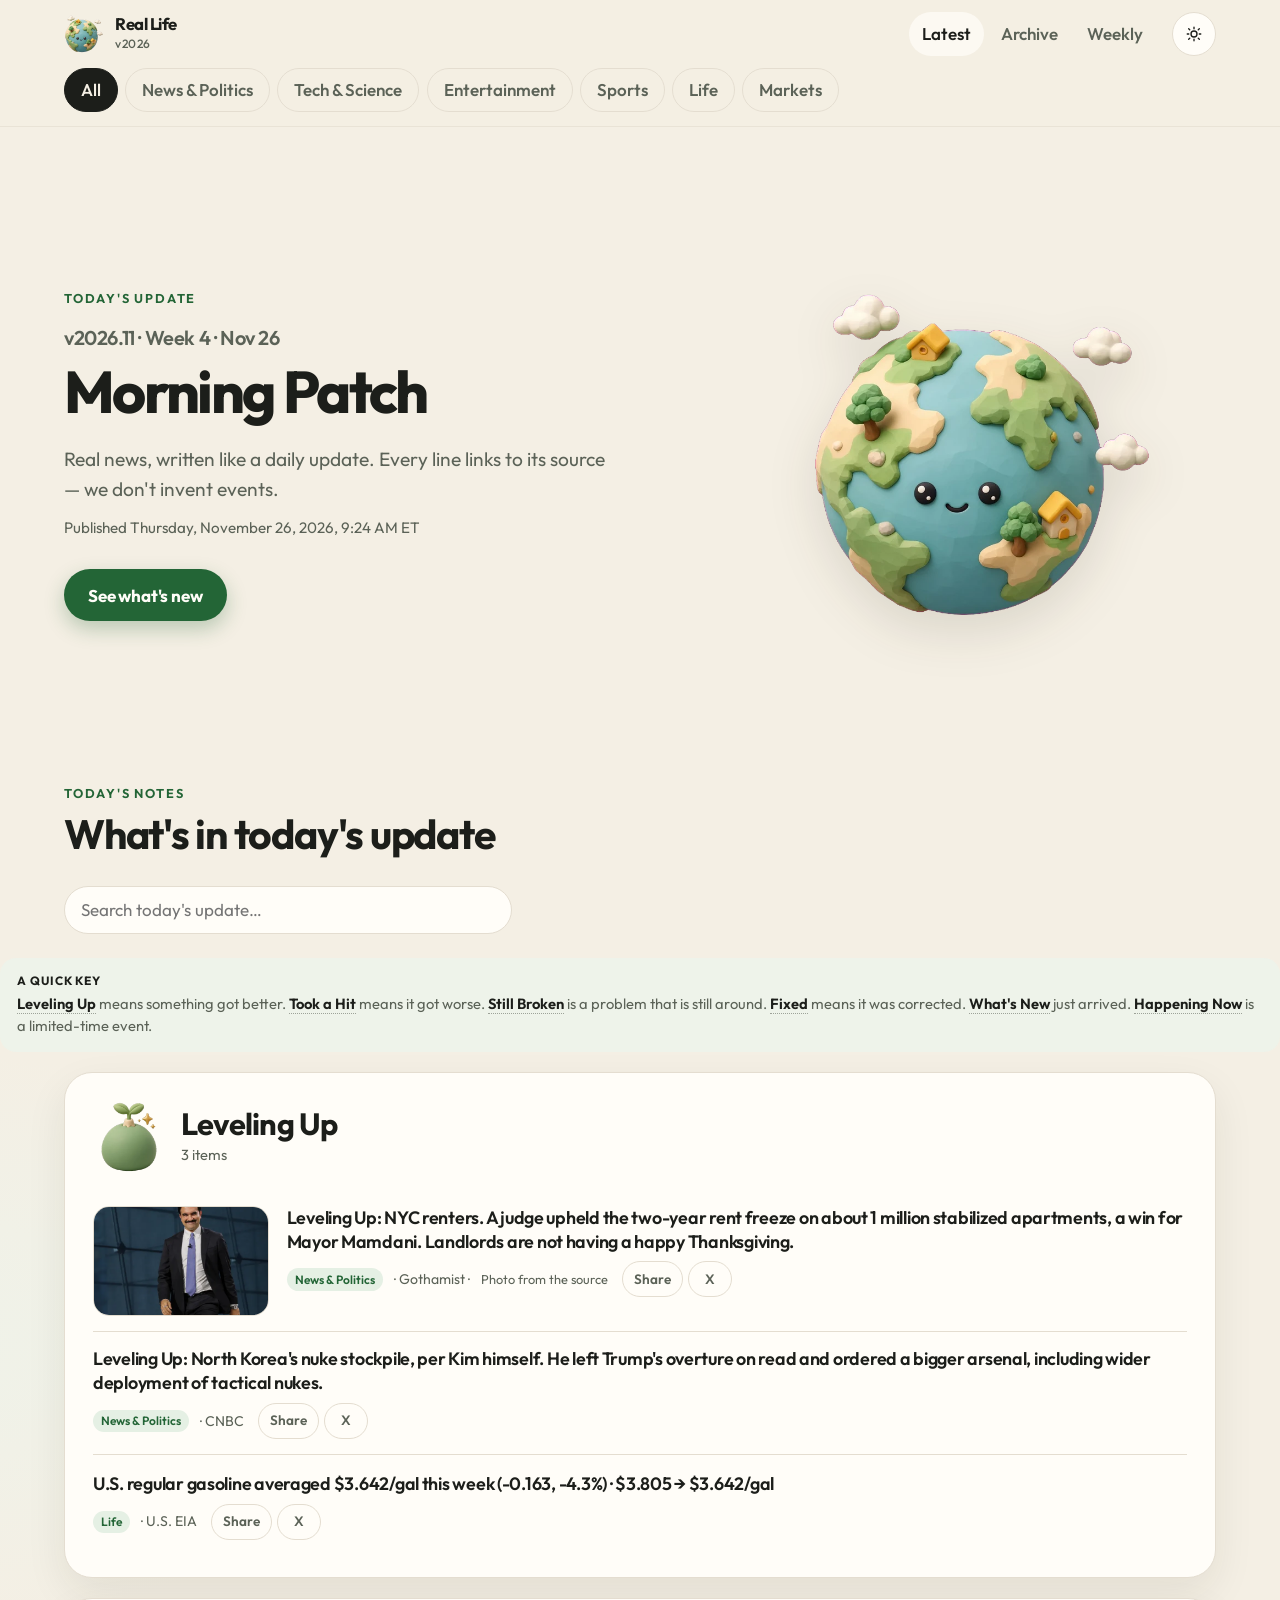
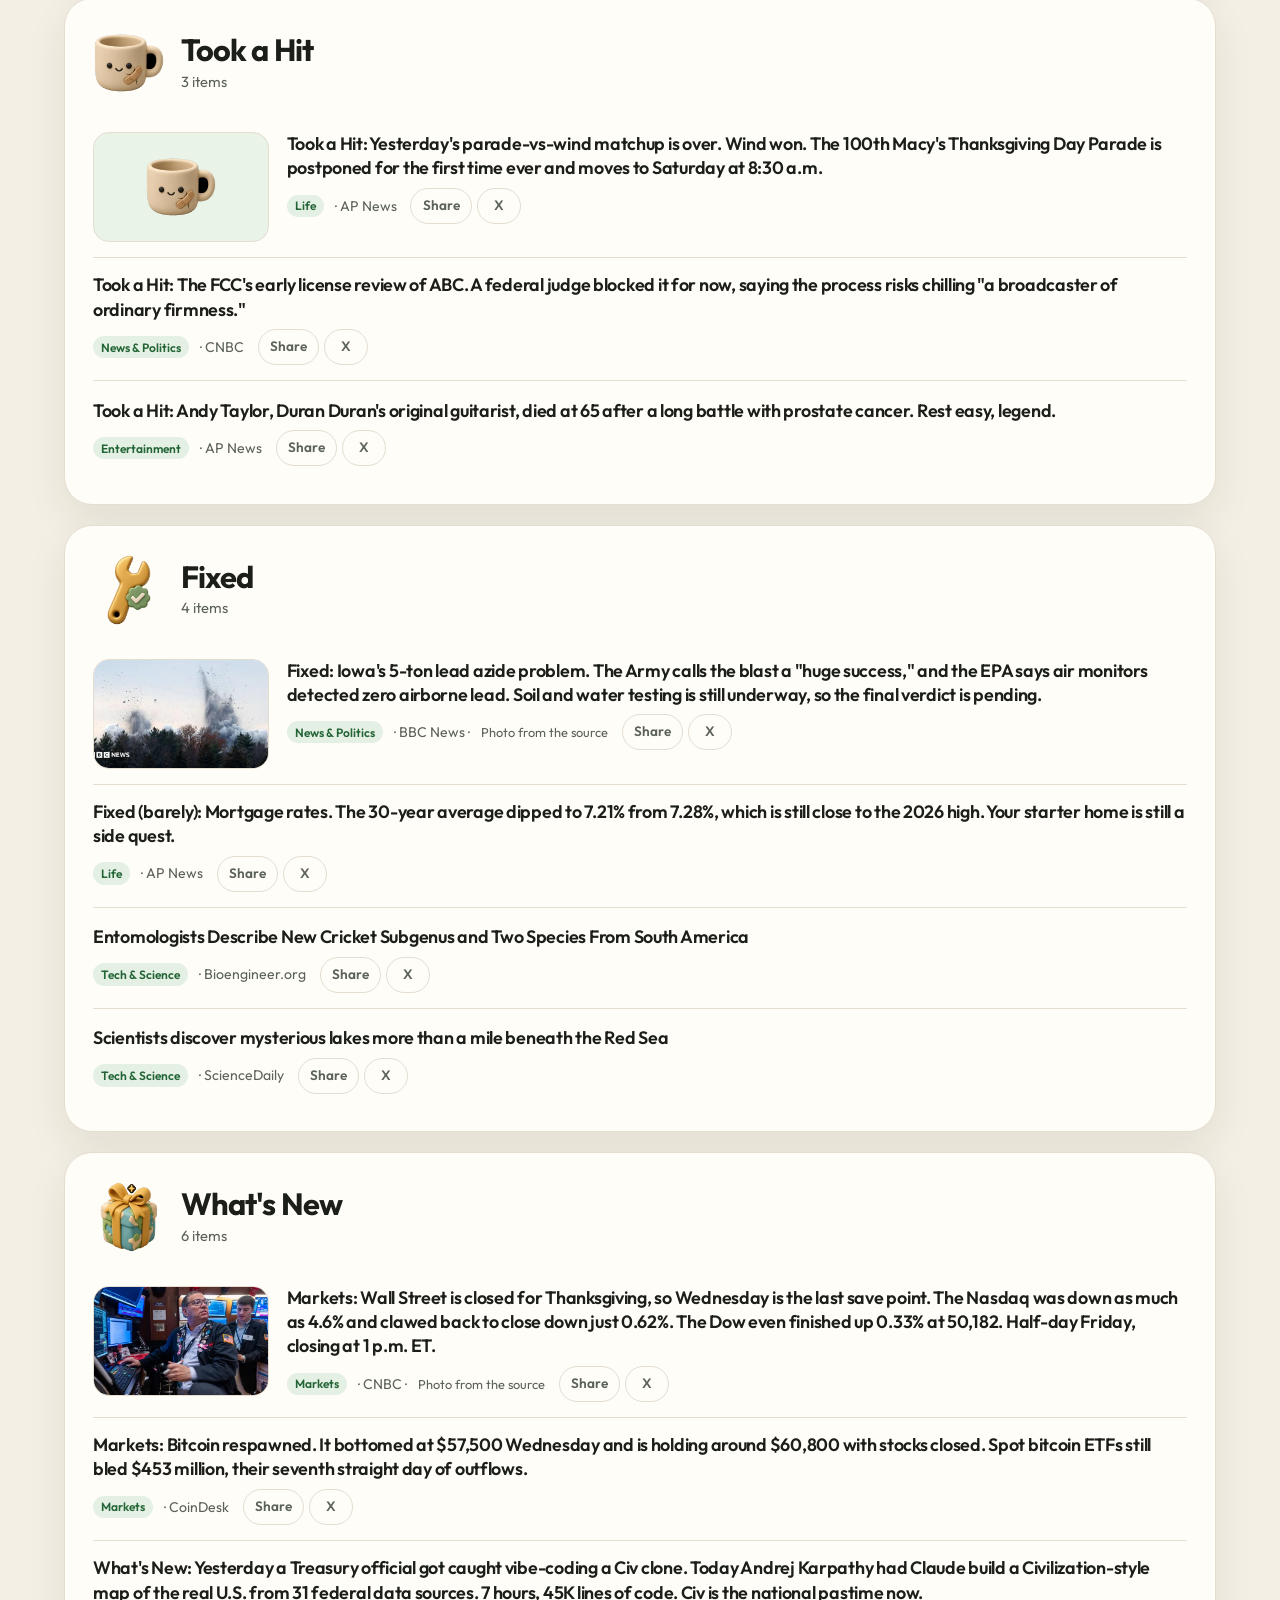
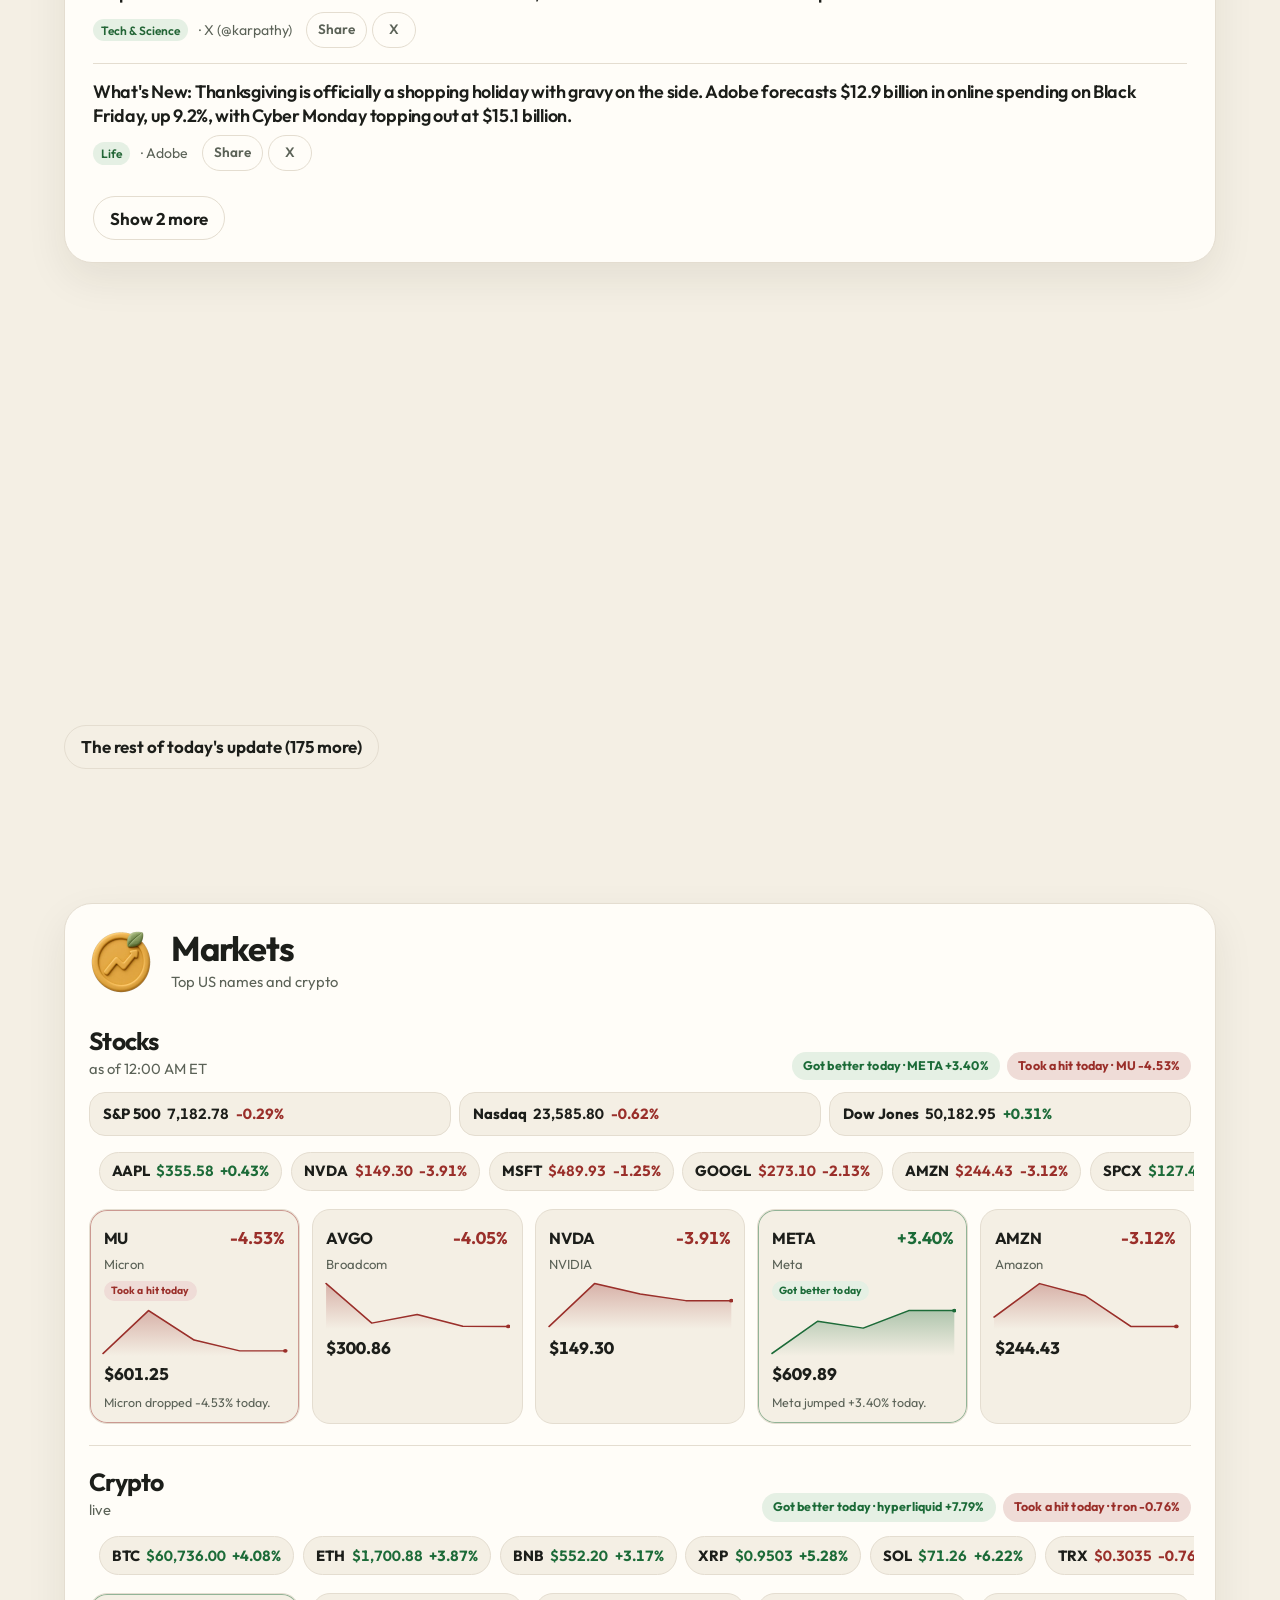
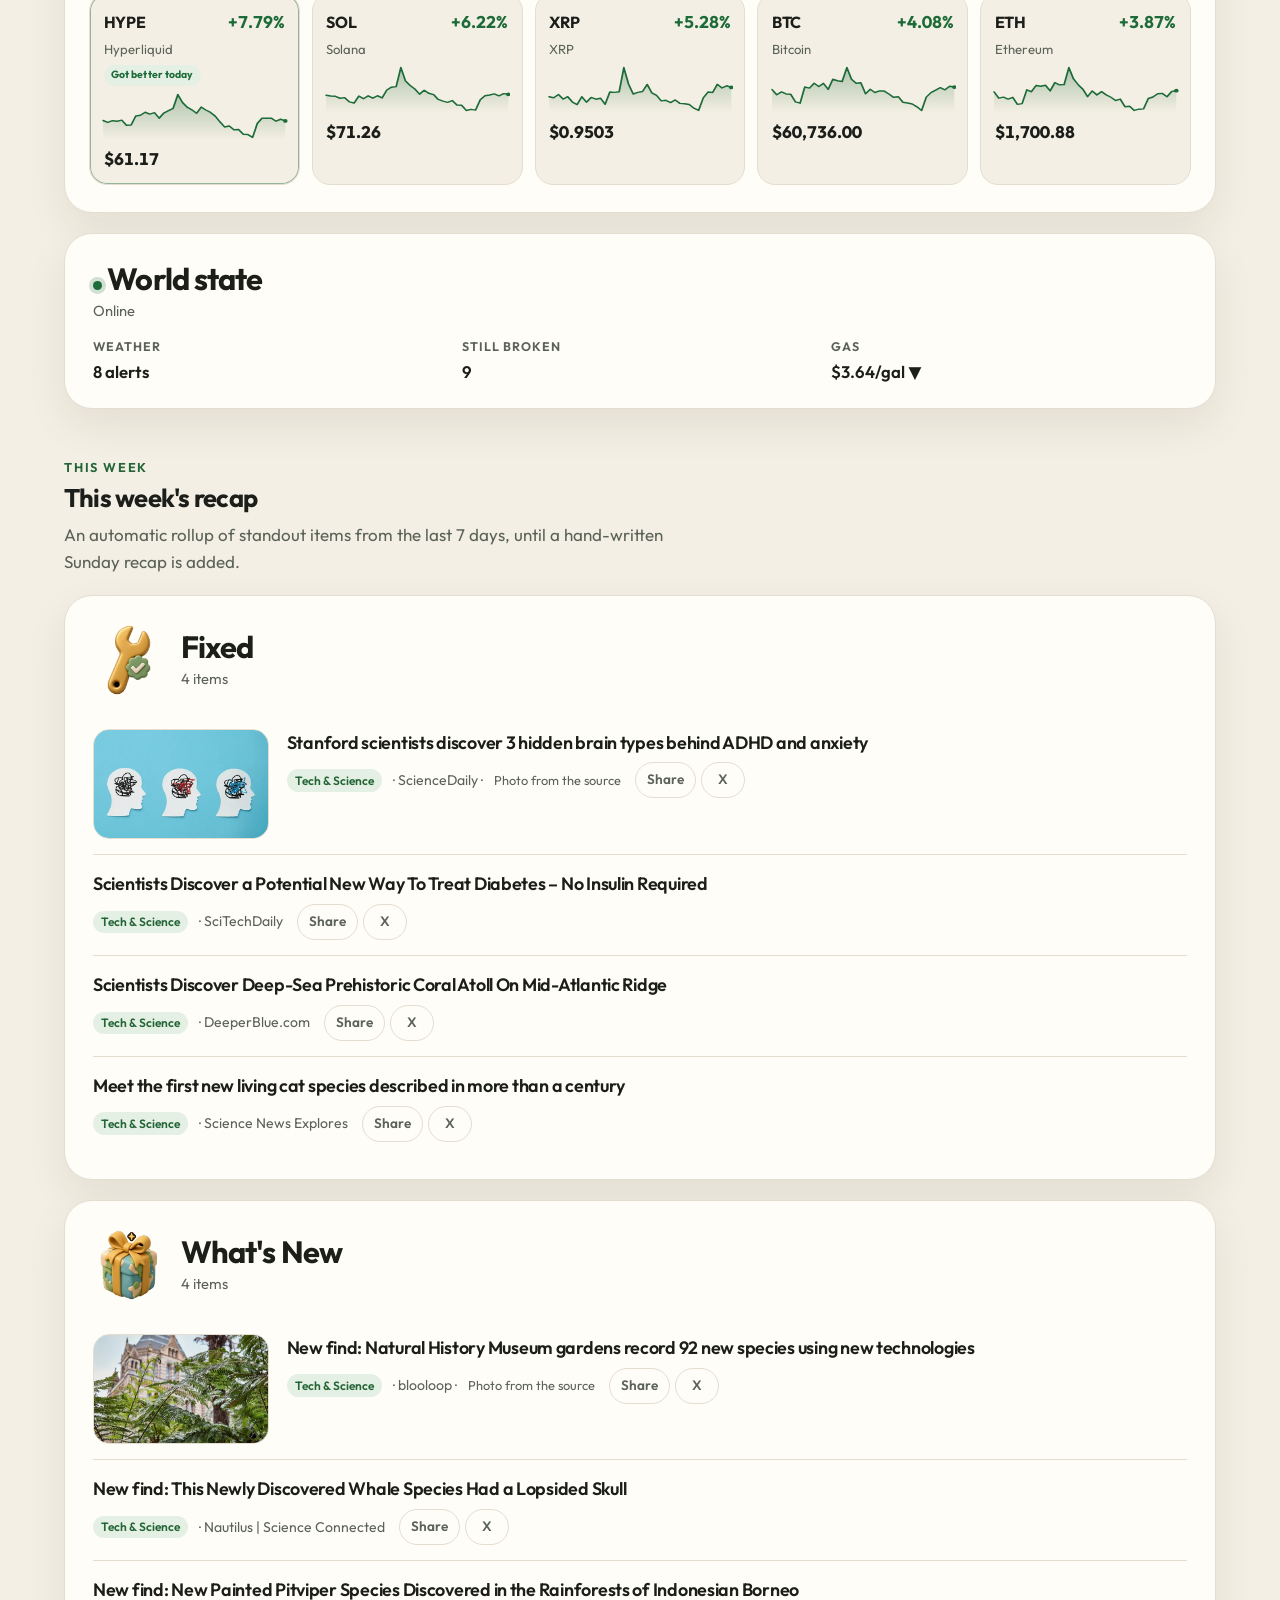
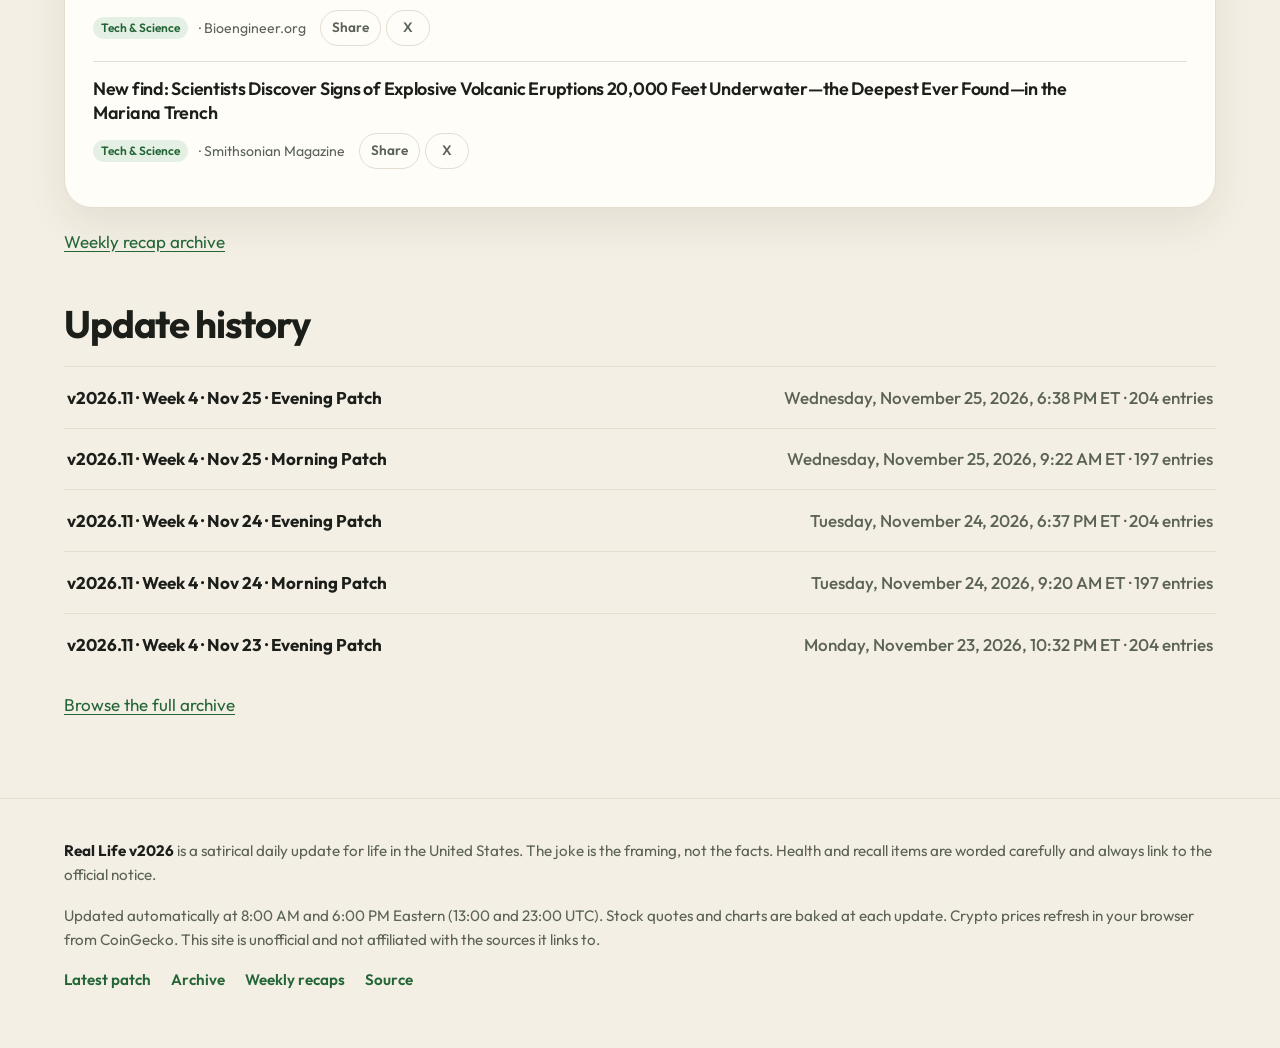
==== site/index.html @ acfdd9d3 "chore: refresh patch notes 2026-11-26T14:25Z" ====
<!DOCTYPE html>
<html lang="en">
<head>
  <meta charset="utf-8">
  <meta name="viewport" content="width=device-width, initial-scale=1">
  <title>Real Life v2026.11 · Week 4 · Nov 26 · Morning Patch — Today&#x27;s update for America</title>
  <meta name="description" content="Today&#x27;s update for v2026.11 · Week 4 · Nov 26 · Morning Patch. Real headlines, written clearly, with every line linked to its source.">
  <meta name="robots" content="index,follow">
  <link rel="canonical" href="https://theroundtable-byte.github.io/real-life-v2026/">
  <meta property="og:type" content="website">
  <meta property="og:site_name" content="Real Life v2026">
  <meta property="og:title" content="Real Life v2026.11 · Week 4 · Nov 26 · Morning Patch — Today&#x27;s update for America">
  <meta property="og:description" content="Today&#x27;s update for v2026.11 · Week 4 · Nov 26 · Morning Patch. Real headlines, written clearly, with every line linked to its source.">
  <meta property="og:url" content="https://theroundtable-byte.github.io/real-life-v2026/">
  <meta name="twitter:card" content="summary">
  <meta name="twitter:title" content="Real Life v2026.11 · Week 4 · Nov 26 · Morning Patch — Today&#x27;s update for America">
  <meta name="twitter:description" content="Today&#x27;s update for v2026.11 · Week 4 · Nov 26 · Morning Patch. Real headlines, written clearly, with every line linked to its source.">
  <meta name="theme-color" content="#f4efe4">
  <meta property="og:updated_time" content="2026-11-26T09:24:02-05:00">
  <link rel="icon" id="favicon" href="assets/favicon.svg" type="image/svg+xml">
  <link rel="preconnect" href="https://fonts.googleapis.com">
  <link rel="preconnect" href="https://fonts.gstatic.com" crossorigin>
  <link href="https://fonts.googleapis.com/css2?family=Outfit:wght@300..800&display=swap" rel="stylesheet">
  <link rel="stylesheet" href="assets/style.css">
  <script>
    (function () {
      try {
        var t = localStorage.getItem("rlv2026:theme");
        if (!t && window.matchMedia && matchMedia("(prefers-color-scheme: dark)").matches) t = "night";
        if (t === "night") document.documentElement.setAttribute("data-theme", "night");
      } catch (e) {}
    })();
  </script>
  <script type="application/ld+json">
  {"@context": "https://schema.org", "@type": "WebSite", "name": "Real Life v2026", "url": "https://theroundtable-byte.github.io/real-life-v2026/", "description": "A satirical daily update for real life in the United States. Every item is based on a real, linked source.", "inLanguage": "en-US"}
  </script>
</head>
<body>
  <a class="skip" href="#main">Skip to today's update</a>
  <header class="nav">
    <div class="nav-inner">
      <a class="brand" href="index.html">
        <img class="brand-day" src="assets/sprites/world-nav.webp" alt="" width="40" height="40">
        <img class="brand-night" src="assets/sprites/world-nav-night.webp" alt="" width="40" height="40">
        <span><strong>Real Life</strong><em>v2026</em></span>
      </a>
      <nav class="nav-links">
        <a href="index.html" aria-current="page">Latest</a>
        <a href="archive/index.html">Archive</a>
        <a href="weekly/index.html">Weekly</a>
      </nav>
      <button type="button" class="theme-toggle" id="theme-toggle" aria-label="Switch to dark mode" aria-pressed="false">
        <svg class="icon-sun" viewBox="0 0 24 24" aria-hidden="true"><circle cx="12" cy="12" r="4"/><path d="M12 3v2M12 19v2M4.9 4.9l1.4 1.4M17.7 17.7l1.4 1.4M3 12h2M19 12h2M4.9 19.1l1.4-1.4M17.7 6.3l1.4-1.4"/></svg>
        <svg class="icon-moon" viewBox="0 0 24 24" aria-hidden="true"><path d="M20 13.5A8 8 0 1 1 10.5 4 6.4 6.4 0 0 0 20 13.5z"/></svg>
      </button>
    </div>
    <div class="filters" role="group" aria-label="Filter today's update"><button type="button" class="chip is-on" data-filter="all">All</button><button type="button" class="chip" data-filter="News &amp; Politics">News &amp; Politics</button><button type="button" class="chip" data-filter="Tech &amp; Science">Tech &amp; Science</button><button type="button" class="chip" data-filter="Entertainment">Entertainment</button><button type="button" class="chip" data-filter="Sports">Sports</button><button type="button" class="chip" data-filter="Life">Life</button><button type="button" class="chip" data-filter="Markets">Markets</button></div>
  </header>
  
  
  <section class="hero">
    <div class="hero-copy">
      <p class="eyebrow">Today's update</p>
      <p class="hero-ed">v2026.11 · Week 4 · Nov 26</p>
      <h1 class="hero-ver">Morning Patch</h1>
      <p class="hero-tag">Real news, written like a daily update. Every line links to its source — we don't invent events.</p>
      <p class="hero-when">Published Thursday, November 26, 2026, 9:24 AM ET</p>
      <a class="cta" href="#latest">See what's new</a>
    </div>
    <div class="hero-art" id="world-stage">
      <div class="world-motion">
        <img class="mascot world-day" src="assets/sprites/world.webp" alt="A smiling little toy world with tiny trees and houses, the Real Life v2026 mascot." width="320" height="320">
        <img class="mascot world-night" src="assets/sprites/world-night.webp" alt="" width="320" height="320" aria-hidden="true">
        <span class="world-lid lid-l" aria-hidden="true"></span>
        <span class="world-lid lid-r" aria-hidden="true"></span>
      </div>
    </div>
  </section>

  <main id="main">
      
    <article class="patch-post" id="latest" data-patch-id="2026-11-26-morning">
      
      <header class="patch-head">
        <p class="kicker">Today's notes</p>
        <h2>What's in today's update</h2>
      </header>
        
      <div class="search-row">
        <label class="search"><span class="sr">Search today's update</span>
        <input id="q" type="search" placeholder="Search today's update…" autocomplete="off"></label>
      </div>
      <p class="key-legend"><span class="key-legend-label">A quick key</span><span title="Used to be called Buffs">Leveling Up</span> means something got better. <span title="Used to be called Nerfs">Took a Hit</span> means it got worse. <span title="Used to be called Known Bugs">Still Broken</span> is a problem that is still around. <span title="Used to be called Hotfixes or Bug fixes">Fixed</span> means it was corrected. <span title="Used to be called New Content">What's New</span> just arrived. <span title="Used to be called Limited-Time Events">Happening Now</span> is a limited-time event.</p>
      <div id="notes" class="patch-body">
        <section class="sec-card patch-section sec-up reveal" data-section="Leveling Up"><div class="sec-top"><img class="sec-sprite" src="assets/sprites/up.webp" alt="" width="72" height="72"><div><h2 title="Something got better.">Leveling Up</h2><p class="sec-count" title="Something got better.">3 items</p></div></div><ul class="log"><li class="entry is-lead" id="n-5ee19de19126" data-id="5ee19de19126" data-filter="News &amp; Politics" data-section="Leveling Up" data-tier="featured" data-text="leveling up: nyc renters. a judge upheld the two-year rent freeze on about 1 million stabilized apartments, a win for mayor mamdani. landlords are not having a happy thanksgiving. leveling up: nyc renters. a judge upheld the two-year rent freeze on about 1 million stabilized apartments, a win for mayor mamdani. landlords are not having a happy thanksgiving. gothamist news &amp; politics news &amp; politics"><a class="entry-thumb is-photo" href="https://gothamist.com/news/judge-upholds-nyc-rent-freeze-marking-win-for-mamdani-and-his-affordability-agenda" rel="noopener noreferrer"><img src="assets/thumbs/5ee19de19126.webp" alt="Gothamist" width="320" height="200" loading="lazy" decoding="async"></a><div class="entry-body"><a href="https://gothamist.com/news/judge-upholds-nyc-rent-freeze-marking-win-for-mamdani-and-his-affordability-agenda" rel="noopener noreferrer">Leveling Up: NYC renters. A judge upheld the two-year rent freeze on about 1 million stabilized apartments, a win for Mayor Mamdani. Landlords are not having a happy Thanksgiving.</a><span class="meta"><span class="pill">News &amp; Politics</span> · Gothamist · <span class="photo-credit">Photo from the source</span><span class="share-group"><button type="button" class="share" data-share-text="Leveling Up: NYC renters. A judge upheld the two-year rent freeze on about 1 million stabilized apartments, a win for Mayor Mamdani. Landlords are not having a happy Thanksgiving." data-share-url="https://gothamist.com/news/judge-upholds-nyc-rent-freeze-marking-win-for-mamdani-and-his-affordability-agenda" aria-label="Copy this line">Share</button><a class="share-x" href="https://twitter.com/intent/tweet?text=Leveling%20Up%3A%20NYC%20renters.%20A%20judge%20upheld%20the%20two-year%20rent%20freeze%20on%20about%201%20million%20stabilized%20apartments%2C%20a%20win%20for%20Mayor%20Mamdani.%20Landlords%20are%20not%20having%20a%20happy%20Thanksgiving.%20%E2%80%94%20via%20Real%20Life%20v2026%20https%3A//gothamist.com/news/judge-upholds-nyc-rent-freeze-marking-win-for-mamdani-and-his-affordability-agenda" target="_blank" rel="noopener noreferrer" aria-label="Share this line on X">X</a></span></span></div></li><li class="entry" id="n-27aba4307388" data-id="27aba4307388" data-filter="News &amp; Politics" data-section="Leveling Up" data-tier="featured" data-text="leveling up: north korea&#x27;s nuke stockpile, per kim himself. he left trump&#x27;s overture on read and ordered a bigger arsenal, including wider deployment of tactical nukes. leveling up: north korea&#x27;s nuke stockpile, per kim himself. he left trump&#x27;s overture on read and ordered a bigger arsenal, including wider deployment of tactical nukes. cnbc news &amp; politics news &amp; politics"><div class="entry-body"><a href="https://www.cnbc.com/2026/11/26/north-korea-kim-nuclear-weapons-expansion.html" rel="noopener noreferrer">Leveling Up: North Korea&#x27;s nuke stockpile, per Kim himself. He left Trump&#x27;s overture on read and ordered a bigger arsenal, including wider deployment of tactical nukes.</a><span class="meta"><span class="pill">News &amp; Politics</span> · CNBC<span class="share-group"><button type="button" class="share" data-share-text="Leveling Up: North Korea&#x27;s nuke stockpile, per Kim himself. He left Trump&#x27;s overture on read and ordered a bigger arsenal, including wider deployment of tactical nukes." data-share-url="https://www.cnbc.com/2026/11/26/north-korea-kim-nuclear-weapons-expansion.html" aria-label="Copy this line">Share</button><a class="share-x" href="https://twitter.com/intent/tweet?text=Leveling%20Up%3A%20North%20Korea%27s%20nuke%20stockpile%2C%20per%20Kim%20himself.%20He%20left%20Trump%27s%20overture%20on%20read%20and%20ordered%20a%20bigger%20arsenal%2C%20including%20wider%20deployment%20of%20tactical%20nukes.%20%E2%80%94%20via%20Real%20Life%20v2026%20https%3A//www.cnbc.com/2026/11/26/north-korea-kim-nuclear-weapons-expansion.html" target="_blank" rel="noopener noreferrer" aria-label="Share this line on X">X</a></span></span></div></li><li class="entry" id="n-ab10f2058391" data-id="ab10f2058391" data-filter="Life" data-section="Leveling Up" data-tier="featured" data-text="u.s. regular gasoline averaged $3.642/gal this week (-0.163, -4.3%)  ·  $3.805 → $3.642/gal u.s. regular gasoline averaged $3.642/gal this week (-0.163, -4.3%) u.s. eia life gas &amp; grocery"><div class="entry-body"><a href="https://www.eia.gov/petroleum/gasdiesel/" rel="noopener noreferrer">U.S. regular gasoline averaged $3.642/gal this week (-0.163, -4.3%)  ·  $3.805 → $3.642/gal</a><span class="meta"><span class="pill">Life</span> · U.S. EIA<span class="share-group"><button type="button" class="share" data-share-text="U.S. regular gasoline averaged $3.642/gal this week (-0.163, -4.3%)  ·  $3.805 → $3.642/gal" data-share-url="https://www.eia.gov/petroleum/gasdiesel/" aria-label="Copy this line">Share</button><a class="share-x" href="https://twitter.com/intent/tweet?text=U.S.%20regular%20gasoline%20averaged%20%243.642/gal%20this%20week%20%28-0.163%2C%20-4.3%25%29%20%20%C2%B7%20%20%243.805%20%E2%86%92%20%243.642/gal%20%E2%80%94%20via%20Real%20Life%20v2026%20https%3A//www.eia.gov/petroleum/gasdiesel/" target="_blank" rel="noopener noreferrer" aria-label="Share this line on X">X</a></span></span></div></li></ul></section><section class="sec-card patch-section sec-hit reveal" data-section="Took a Hit"><div class="sec-top"><img class="sec-sprite" src="assets/sprites/hit.webp" alt="" width="72" height="72"><div><h2 title="Something got worse.">Took a Hit</h2><p class="sec-count" title="Something got worse.">3 items</p></div></div><ul class="log"><li class="entry is-lead" id="n-9983e11d7cd6" data-id="9983e11d7cd6" data-filter="Life" data-section="Took a Hit" data-tier="featured" data-text="took a hit: yesterday&#x27;s parade-vs-wind matchup is over. wind won. the 100th macy&#x27;s thanksgiving day parade is postponed for the first time ever and moves to saturday at 8:30 a.m. took a hit: yesterday&#x27;s parade-vs-wind matchup is over. wind won. the 100th macy&#x27;s thanksgiving day parade is postponed for the first time ever and moves to saturday at 8:30 a.m. ap news life life"><a class="entry-thumb is-fallback" href="https://apnews.com/article/macys-thanksgiving-parade-postponed-weather-cdc870899c8dc2d32a0ac3d86119b3ba" rel="noopener noreferrer"><img src="assets/sprites/hit.webp" alt="" width="320" height="200" loading="lazy" decoding="async"></a><div class="entry-body"><a href="https://apnews.com/article/macys-thanksgiving-parade-postponed-weather-cdc870899c8dc2d32a0ac3d86119b3ba" rel="noopener noreferrer">Took a Hit: Yesterday&#x27;s parade-vs-wind matchup is over. Wind won. The 100th Macy&#x27;s Thanksgiving Day Parade is postponed for the first time ever and moves to Saturday at 8:30 a.m.</a><span class="meta"><span class="pill">Life</span> · AP News<span class="share-group"><button type="button" class="share" data-share-text="Took a Hit: Yesterday&#x27;s parade-vs-wind matchup is over. Wind won. The 100th Macy&#x27;s Thanksgiving Day Parade is postponed for the first time ever and moves to Saturday at 8:30 a.m." data-share-url="https://apnews.com/article/macys-thanksgiving-parade-postponed-weather-cdc870899c8dc2d32a0ac3d86119b3ba" aria-label="Copy this line">Share</button><a class="share-x" href="https://twitter.com/intent/tweet?text=Took%20a%20Hit%3A%20Yesterday%27s%20parade-vs-wind%20matchup%20is%20over.%20Wind%20won.%20The%20100th%20Macy%27s%20Thanksgiving%20Day%20Parade%20is%20postponed%20for%20the%20first%20time%20ever%20and%20moves%20to%20Saturday%20at%208%3A30%20a.m.%20%E2%80%94%20via%20Real%20Life%20v2026%20https%3A//apnews.com/article/macys-thanksgiving-parade-postponed-weather-cdc870899c8dc2d32a0ac3d86119b3ba" target="_blank" rel="noopener noreferrer" aria-label="Share this line on X">X</a></span></span></div></li><li class="entry" id="n-2e251e419644" data-id="2e251e419644" data-filter="News &amp; Politics" data-section="Took a Hit" data-tier="featured" data-text="took a hit: the fcc&#x27;s early license review of abc. a federal judge blocked it for now, saying the process risks chilling &quot;a broadcaster of ordinary firmness.&quot; took a hit: the fcc&#x27;s early license review of abc. a federal judge blocked it for now, saying the process risks chilling &quot;a broadcaster of ordinary firmness.&quot; cnbc news &amp; politics news &amp; politics"><div class="entry-body"><a href="https://www.cnbc.com/2026/11/26/fcc-disney-abc-stations-judge-block.html" rel="noopener noreferrer">Took a Hit: The FCC&#x27;s early license review of ABC. A federal judge blocked it for now, saying the process risks chilling &quot;a broadcaster of ordinary firmness.&quot;</a><span class="meta"><span class="pill">News &amp; Politics</span> · CNBC<span class="share-group"><button type="button" class="share" data-share-text="Took a Hit: The FCC&#x27;s early license review of ABC. A federal judge blocked it for now, saying the process risks chilling &quot;a broadcaster of ordinary firmness.&quot;" data-share-url="https://www.cnbc.com/2026/11/26/fcc-disney-abc-stations-judge-block.html" aria-label="Copy this line">Share</button><a class="share-x" href="https://twitter.com/intent/tweet?text=Took%20a%20Hit%3A%20The%20FCC%27s%20early%20license%20review%20of%20ABC.%20A%20federal%20judge%20blocked%20it%20for%20now%2C%20saying%20the%20process%20risks%20chilling%20%22a%20broadcaster%20of%20ordinary%20firmness.%22%20%E2%80%94%20via%20Real%20Life%20v2026%20https%3A//www.cnbc.com/2026/11/26/fcc-disney-abc-stations-judge-block.html" target="_blank" rel="noopener noreferrer" aria-label="Share this line on X">X</a></span></span></div></li><li class="entry" id="n-8c92f8153596" data-id="8c92f8153596" data-filter="Entertainment" data-section="Took a Hit" data-tier="featured" data-text="took a hit: andy taylor, duran duran&#x27;s original guitarist, died at 65 after a long battle with prostate cancer. rest easy, legend. took a hit: andy taylor, duran duran&#x27;s original guitarist, died at 65 after a long battle with prostate cancer. rest easy, legend. ap news entertainment entertainment"><div class="entry-body"><a href="https://apnews.com/article/andy-taylor-dies-duran-duran-2334d13b2b0b0196488721611036d977" rel="noopener noreferrer">Took a Hit: Andy Taylor, Duran Duran&#x27;s original guitarist, died at 65 after a long battle with prostate cancer. Rest easy, legend.</a><span class="meta"><span class="pill">Entertainment</span> · AP News<span class="share-group"><button type="button" class="share" data-share-text="Took a Hit: Andy Taylor, Duran Duran&#x27;s original guitarist, died at 65 after a long battle with prostate cancer. Rest easy, legend." data-share-url="https://apnews.com/article/andy-taylor-dies-duran-duran-2334d13b2b0b0196488721611036d977" aria-label="Copy this line">Share</button><a class="share-x" href="https://twitter.com/intent/tweet?text=Took%20a%20Hit%3A%20Andy%20Taylor%2C%20Duran%20Duran%27s%20original%20guitarist%2C%20died%20at%2065%20after%20a%20long%20battle%20with%20prostate%20cancer.%20Rest%20easy%2C%20legend.%20%E2%80%94%20via%20Real%20Life%20v2026%20https%3A//apnews.com/article/andy-taylor-dies-duran-duran-2334d13b2b0b0196488721611036d977" target="_blank" rel="noopener noreferrer" aria-label="Share this line on X">X</a></span></span></div></li></ul></section><section class="sec-card patch-section sec-fixed reveal" data-section="Fixed"><div class="sec-top"><img class="sec-sprite" src="assets/sprites/fixed.webp" alt="" width="72" height="72"><div><h2 title="A problem was corrected.">Fixed</h2><p class="sec-count" title="A problem was corrected.">4 items</p></div></div><ul class="log"><li class="entry is-lead" id="n-315a97893733" data-id="315a97893733" data-filter="News &amp; Politics" data-section="Fixed" data-tier="featured" data-text="fixed: iowa&#x27;s 5-ton lead azide problem. the army calls the blast a &quot;huge success,&quot; and the epa says air monitors detected zero airborne lead. soil and water testing is still underway, so the final verdict is pending. fixed: iowa&#x27;s 5-ton lead azide problem. the army calls the blast a &quot;huge success,&quot; and the epa says air monitors detected zero airborne lead. soil and water testing is still underway, so the final verdict is pending. bbc news news &amp; politics news &amp; politics"><a class="entry-thumb is-photo" href="https://www.bbc.co.uk/news/articles/cwg7l5ve251ko" rel="noopener noreferrer"><img src="assets/thumbs/315a97893733.webp" alt="BBC News" width="320" height="200" loading="lazy" decoding="async"></a><div class="entry-body"><a href="https://www.bbc.co.uk/news/articles/cwg7l5ve251ko" rel="noopener noreferrer">Fixed: Iowa&#x27;s 5-ton lead azide problem. The Army calls the blast a &quot;huge success,&quot; and the EPA says air monitors detected zero airborne lead. Soil and water testing is still underway, so the final verdict is pending.</a><span class="meta"><span class="pill">News &amp; Politics</span> · BBC News · <span class="photo-credit">Photo from the source</span><span class="share-group"><button type="button" class="share" data-share-text="Fixed: Iowa&#x27;s 5-ton lead azide problem. The Army calls the blast a &quot;huge success,&quot; and the EPA says air monitors detected zero airborne lead. Soil and water testing is still underway, so the final verdict is pending." data-share-url="https://www.bbc.co.uk/news/articles/cwg7l5ve251ko" aria-label="Copy this line">Share</button><a class="share-x" href="https://twitter.com/intent/tweet?text=Fixed%3A%20Iowa%27s%205-ton%20lead%20azide%20problem.%20The%20Army%20calls%20the%20blast%20a%20%22huge%20success%2C%22%20and%20the%20EPA%20says%20air%20monitors%20detected%20zero%20airborne%20lead.%20Soil%20and%20water%20testing%20is%20still%20underway%2C%20so%20the%20final%20verdict%20is%20pending.%20%E2%80%94%20via%20Real%20Life%20v2026%20https%3A//www.bbc.co.uk/news/articles/cwg7l5ve251ko" target="_blank" rel="noopener noreferrer" aria-label="Share this line on X">X</a></span></span></div></li><li class="entry" id="n-84a199625ad4" data-id="84a199625ad4" data-filter="Life" data-section="Fixed" data-tier="featured" data-text="fixed (barely): mortgage rates. the 30-year average dipped to 7.21% from 7.28%, which is still close to the 2026 high. your starter home is still a side quest. fixed (barely): mortgage rates. the 30-year average dipped to 7.21% from 7.28%, which is still close to the 2026 high. your starter home is still a side quest. ap news life life"><div class="entry-body"><a href="https://apnews.com/article/mortgages-housing-inflation-interest-rates-1e8162cf0344617b916427033f7aece7" rel="noopener noreferrer">Fixed (barely): Mortgage rates. The 30-year average dipped to 7.21% from 7.28%, which is still close to the 2026 high. Your starter home is still a side quest.</a><span class="meta"><span class="pill">Life</span> · AP News<span class="share-group"><button type="button" class="share" data-share-text="Fixed (barely): Mortgage rates. The 30-year average dipped to 7.21% from 7.28%, which is still close to the 2026 high. Your starter home is still a side quest." data-share-url="https://apnews.com/article/mortgages-housing-inflation-interest-rates-1e8162cf0344617b916427033f7aece7" aria-label="Copy this line">Share</button><a class="share-x" href="https://twitter.com/intent/tweet?text=Fixed%20%28barely%29%3A%20Mortgage%20rates.%20The%2030-year%20average%20dipped%20to%207.21%25%20from%207.28%25%2C%20which%20is%20still%20close%20to%20the%202026%20high.%20Your%20starter%20home%20is%20still%20a%20side%20quest.%20%E2%80%94%20via%20Real%20Life%20v2026%20https%3A//apnews.com/article/mortgages-housing-inflation-interest-rates-1e8162cf0344617b916427033f7aece7" target="_blank" rel="noopener noreferrer" aria-label="Share this line on X">X</a></span></span></div></li><li class="entry" id="n-c2856611d511" data-id="c2856611d511" data-filter="Tech &amp; Science" data-section="Fixed" data-tier="featured" data-text="entomologists describe new cricket subgenus and two species from south america entomologists describe new cricket subgenus and two species from south america bioengineer.org tech &amp; science science &amp; nature"><div class="entry-body"><a href="https://news.google.com/rss/articles/[base64]?oc=5" rel="noopener noreferrer">Entomologists Describe New Cricket Subgenus and Two Species From South America</a><span class="meta"><span class="pill">Tech &amp; Science</span> · Bioengineer.org<span class="share-group"><button type="button" class="share" data-share-text="Entomologists Describe New Cricket Subgenus and Two Species From South America" data-share-url="https://news.google.com/rss/articles/[base64]?oc=5" aria-label="Copy this line">Share</button><a class="share-x" href="https://twitter.com/intent/tweet?text=Entomologists%20Describe%20New%20Cricket%20Subgenus%20and%20Two%20Species%20From%20South%20America%20%E2%80%94%20via%20Real%20Life%20v2026%20https%3A//news.google.com/rss/articles/[base64]%3Foc%3D5" target="_blank" rel="noopener noreferrer" aria-label="Share this line on X">X</a></span></span></div></li><li class="entry" id="n-f0c1f1f7f1a3" data-id="f0c1f1f7f1a3" data-filter="Tech &amp; Science" data-section="Fixed" data-tier="featured" data-text="scientists discover mysterious lakes more than a mile beneath the red sea scientists discover mysterious lakes more than a mile beneath the red sea sciencedaily tech &amp; science science &amp; nature"><div class="entry-body"><a href="https://news.google.com/rss/articles/CBMib0FVX3lxTFA3MkhiWjFZQWhiTWlDODhFVDl3bDg5VEZLSXJCaTllc0hxV3F2cnVIVEFrcjhMZXRTYnRvM09iSDU2dTU3dDdmd2MtVXZvY1NGZ2tEeWtYWU9Gbk1IcmRDdUw4eU1HTkZzYWQ3dHZFSQ?oc=5" rel="noopener noreferrer">Scientists discover mysterious lakes more than a mile beneath the Red Sea</a><span class="meta"><span class="pill">Tech &amp; Science</span> · ScienceDaily<span class="share-group"><button type="button" class="share" data-share-text="Scientists discover mysterious lakes more than a mile beneath the Red Sea" data-share-url="https://news.google.com/rss/articles/CBMib0FVX3lxTFA3MkhiWjFZQWhiTWlDODhFVDl3bDg5VEZLSXJCaTllc0hxV3F2cnVIVEFrcjhMZXRTYnRvM09iSDU2dTU3dDdmd2MtVXZvY1NGZ2tEeWtYWU9Gbk1IcmRDdUw4eU1HTkZzYWQ3dHZFSQ?oc=5" aria-label="Copy this line">Share</button><a class="share-x" href="https://twitter.com/intent/tweet?text=Scientists%20discover%20mysterious%20lakes%20more%20than%20a%20mile%20beneath%20the%20Red%20Sea%20%E2%80%94%20via%20Real%20Life%20v2026%20https%3A//news.google.com/rss/articles/CBMib0FVX3lxTFA3MkhiWjFZQWhiTWlDODhFVDl3bDg5VEZLSXJCaTllc0hxV3F2cnVIVEFrcjhMZXRTYnRvM09iSDU2dTU3dDdmd2MtVXZvY1NGZ2tEeWtYWU9Gbk1IcmRDdUw4eU1HTkZzYWQ3dHZFSQ%3Foc%3D5" target="_blank" rel="noopener noreferrer" aria-label="Share this line on X">X</a></span></span></div></li></ul></section><section class="sec-card patch-section sec-new reveal" data-section="What&#x27;s New"><div class="sec-top"><img class="sec-sprite" src="assets/sprites/new.webp" alt="" width="72" height="72"><div><h2 title="Something arrived or started.">What&#x27;s New</h2><p class="sec-count" title="Something arrived or started.">6 items</p></div></div><ul class="log"><li class="entry is-lead" id="n-49fc3e4a5cb7" data-id="49fc3e4a5cb7" data-filter="Markets" data-section="What&#x27;s New" data-tier="featured" data-text="markets: wall street is closed for thanksgiving, so wednesday is the last save point. the nasdaq was down as much as 4.6% and clawed back to close down just 0.62%. the dow even finished up 0.33% at 50,182. half-day friday, closing at 1 p.m. et. markets: wall street is closed for thanksgiving, so wednesday is the last save point. the nasdaq was down as much as 4.6% and clawed back to close down just 0.62%. the dow even finished up 0.33% at 50,182. half-day friday, closing at 1 p.m. et. cnbc markets markets"><a class="entry-thumb is-photo" href="https://www.cnbc.com/2026/11/24/stock-market-today-live-updates-.html" rel="noopener noreferrer"><img src="assets/thumbs/49fc3e4a5cb7.webp" alt="CNBC" width="320" height="200" loading="lazy" decoding="async"></a><div class="entry-body"><a href="https://www.cnbc.com/2026/11/24/stock-market-today-live-updates-.html" rel="noopener noreferrer">Markets: Wall Street is closed for Thanksgiving, so Wednesday is the last save point. The Nasdaq was down as much as 4.6% and clawed back to close down just 0.62%. The Dow even finished up 0.33% at 50,182. Half-day Friday, closing at 1 p.m. ET.</a><span class="meta"><span class="pill">Markets</span> · CNBC · <span class="photo-credit">Photo from the source</span><span class="share-group"><button type="button" class="share" data-share-text="Markets: Wall Street is closed for Thanksgiving, so Wednesday is the last save point. The Nasdaq was down as much as 4.6% and clawed back to close down just 0.62%. The Dow even finished up 0.33% at 50,182. Half-day Friday, closing at 1 p.m. ET." data-share-url="https://www.cnbc.com/2026/11/24/stock-market-today-live-updates-.html" aria-label="Copy this line">Share</button><a class="share-x" href="https://twitter.com/intent/tweet?text=Markets%3A%20Wall%20Street%20is%20closed%20for%20Thanksgiving%2C%20so%20Wednesday%20is%20the%20last%20save%20point.%20The%20Nasdaq%20was%20down%20as%20much%20as%204.6%25%20and%20clawed%20back%20to%20close%20down%20just%200.62%25.%20The%20Dow%20even%20finished%20up%200.33%25%20at%2050%2C182.%20Half-day%20Friday%2C%20closing%20at%201%20p.m.%20ET.%20%E2%80%94%20via%20Real%20Life%20v2026%20https%3A//www.cnbc.com/2026/11/24/stock-market-today-live-updates-.html" target="_blank" rel="noopener noreferrer" aria-label="Share this line on X">X</a></span></span></div></li><li class="entry" id="n-c6547ed8eead" data-id="c6547ed8eead" data-filter="Markets" data-section="What&#x27;s New" data-tier="featured" data-text="markets: bitcoin respawned. it bottomed at $57,500 wednesday and is holding around $60,800 with stocks closed. spot bitcoin etfs still bled $453 million, their seventh straight day of outflows. markets: bitcoin respawned. it bottomed at $57,500 wednesday and is holding around $60,800 with stocks closed. spot bitcoin etfs still bled $453 million, their seventh straight day of outflows. coindesk markets markets"><div class="entry-body"><a href="https://www.coindesk.com/markets/2026/11/26/bitcoin-little-changed-defi-tokens-lead-the-bounce-as-u-s-marks-thanksgiving" rel="noopener noreferrer">Markets: Bitcoin respawned. It bottomed at $57,500 Wednesday and is holding around $60,800 with stocks closed. Spot bitcoin ETFs still bled $453 million, their seventh straight day of outflows.</a><span class="meta"><span class="pill">Markets</span> · CoinDesk<span class="share-group"><button type="button" class="share" data-share-text="Markets: Bitcoin respawned. It bottomed at $57,500 Wednesday and is holding around $60,800 with stocks closed. Spot bitcoin ETFs still bled $453 million, their seventh straight day of outflows." data-share-url="https://www.coindesk.com/markets/2026/11/26/bitcoin-little-changed-defi-tokens-lead-the-bounce-as-u-s-marks-thanksgiving" aria-label="Copy this line">Share</button><a class="share-x" href="https://twitter.com/intent/tweet?text=Markets%3A%20Bitcoin%20respawned.%20It%20bottomed%20at%20%2457%2C500%20Wednesday%20and%20is%20holding%20around%20%2460%2C800%20with%20stocks%20closed.%20Spot%20bitcoin%20ETFs%20still%20bled%20%24453%20million%2C%20their%20seventh%20straight%20day%20of%20outflows.%20%E2%80%94%20via%20Real%20Life%20v2026%20https%3A//www.coindesk.com/markets/2026/11/26/bitcoin-little-changed-defi-tokens-lead-the-bounce-as-u-s-marks-thanksgiving" target="_blank" rel="noopener noreferrer" aria-label="Share this line on X">X</a></span></span></div></li><li class="entry" id="n-149c00ef6d8a" data-id="149c00ef6d8a" data-filter="Tech &amp; Science" data-section="What&#x27;s New" data-tier="featured" data-text="what&#x27;s new: yesterday a treasury official got caught vibe-coding a civ clone. today andrej karpathy had claude build a civilization-style map of the real u.s. from 31 federal data sources. 7 hours, 45k lines of code. civ is the national pastime now. what&#x27;s new: yesterday a treasury official got caught vibe-coding a civ clone. today andrej karpathy had claude build a civilization-style map of the real u.s. from 31 federal data sources. 7 hours, 45k lines of code. civ is the national pastime now. x (@karpathy) tech &amp; science tech &amp; science"><div class="entry-body"><a href="https://x.com/karpathy/status/2125779541952246039" rel="noopener noreferrer">What&#x27;s New: Yesterday a Treasury official got caught vibe-coding a Civ clone. Today Andrej Karpathy had Claude build a Civilization-style map of the real U.S. from 31 federal data sources. 7 hours, 45K lines of code. Civ is the national pastime now.</a><span class="meta"><span class="pill">Tech &amp; Science</span> · X (@karpathy)<span class="share-group"><button type="button" class="share" data-share-text="What&#x27;s New: Yesterday a Treasury official got caught vibe-coding a Civ clone. Today Andrej Karpathy had Claude build a Civilization-style map of the real U.S. from 31 federal data sources. 7 hours, 45K lines of code. Civ is the national pastime now." data-share-url="https://x.com/karpathy/status/2125779541952246039" aria-label="Copy this line">Share</button><a class="share-x" href="https://twitter.com/intent/tweet?text=What%27s%20New%3A%20Yesterday%20a%20Treasury%20official%20got%20caught%20vibe-coding%20a%20Civ%20clone.%20Today%20Andrej%20Karpathy%20had%20Claude%20build%20a%20Civilization-style%20map%20of%20the%20real%20U.S.%20from%2031%20federal%20data%20sources.%207%20hours%2C%2045K%20lines%20of%20code.%20Civ%20is%20the%20national%20pastime%20now.%20%E2%80%94%20via%20Real%20Life%20v2026%20https%3A//x.com/karpathy/status/2125779541952246039" target="_blank" rel="noopener noreferrer" aria-label="Share this line on X">X</a></span></span></div></li><li class="entry" id="n-d340d6bae61e" data-id="d340d6bae61e" data-filter="Life" data-section="What&#x27;s New" data-tier="featured" data-text="what&#x27;s new: thanksgiving is officially a shopping holiday with gravy on the side. adobe forecasts $12.9 billion in online spending on black friday, up 9.2%, with cyber monday topping out at $15.1 billion. what&#x27;s new: thanksgiving is officially a shopping holiday with gravy on the side. adobe forecasts $12.9 billion in online spending on black friday, up 9.2%, with cyber monday topping out at $15.1 billion. adobe life life"><div class="entry-body"><a href="https://news.adobe.com/news/2026/09/adobe-us-holiday-shopping-season-to-hit-record" rel="noopener noreferrer">What&#x27;s New: Thanksgiving is officially a shopping holiday with gravy on the side. Adobe forecasts $12.9 billion in online spending on Black Friday, up 9.2%, with Cyber Monday topping out at $15.1 billion.</a><span class="meta"><span class="pill">Life</span> · Adobe<span class="share-group"><button type="button" class="share" data-share-text="What&#x27;s New: Thanksgiving is officially a shopping holiday with gravy on the side. Adobe forecasts $12.9 billion in online spending on Black Friday, up 9.2%, with Cyber Monday topping out at $15.1 billion." data-share-url="https://news.adobe.com/news/2026/09/adobe-us-holiday-shopping-season-to-hit-record" aria-label="Copy this line">Share</button><a class="share-x" href="https://twitter.com/intent/tweet?text=What%27s%20New%3A%20Thanksgiving%20is%20officially%20a%20shopping%20holiday%20with%20gravy%20on%20the%20side.%20Adobe%20forecasts%20%2412.9%20billion%20in%20online%20spending%20on%20Black%20Friday%2C%20up%209.2%25%2C%20with%20Cyber%20Monday%20topping%20out%20at%20%2415.1%20billion.%20%E2%80%94%20via%20Real%20Life%20v2026%20https%3A//news.adobe.com/news/2026/09/adobe-us-holiday-shopping-season-to-hit-record" target="_blank" rel="noopener noreferrer" aria-label="Share this line on X">X</a></span></span></div></li><li class="entry is-extra" id="n-adea43240978" data-id="adea43240978" data-filter="Tech &amp; Science" data-section="What&#x27;s New" data-tier="featured" data-text="new find: “we were absolutely stunned.&quot; scientists discover new marine species living inside the throat of a deep-sea animal “we were absolutely stunned.&quot; scientists discover new marine species living inside the throat of a deep-sea animal bbc wildlife magazine tech &amp; science science &amp; nature"><div class="entry-body"><a href="https://news.google.com/rss/articles/[base64]?oc=5" rel="noopener noreferrer">New find: “We were absolutely stunned.&quot; Scientists discover new marine species living inside the throat of a deep-sea animal</a><span class="meta"><span class="pill">Tech &amp; Science</span> · BBC Wildlife Magazine<span class="share-group"><button type="button" class="share" data-share-text="New find: “We were absolutely stunned.&quot; Scientists discover new marine species living inside the throat of a deep-sea animal" data-share-url="https://news.google.com/rss/articles/[base64]?oc=5" aria-label="Copy this line">Share</button><a class="share-x" href="https://twitter.com/intent/tweet?text=New%20find%3A%20%E2%80%9CWe%20were%20absolutely%20stunned.%22%20Scientists%20discover%20new%20marine%20species%20living%20inside%20the%20throat%20of%20a%20deep-sea%20animal%20%E2%80%94%20via%20Real%20Life%20v2026%20https%3A//news.google.com/rss/articles/[base64]%3Foc%3D5" target="_blank" rel="noopener noreferrer" aria-label="Share this line on X">X</a></span></span></div></li><li class="entry is-extra" id="n-cff91f93a907" data-id="cff91f93a907" data-filter="Tech &amp; Science" data-section="What&#x27;s New" data-tier="featured" data-text="new find: named &#x27;maria,&#x27; a new species of amphibian pays tribute to the world&#x27;s most popular name named &#x27;maria,&#x27; a new species of amphibian pays tribute to the world&#x27;s most popular name phys.org tech &amp; science science &amp; nature"><div class="entry-body"><a href="https://news.google.com/rss/articles/CBMie0FVX3lxTE9KWERnQTlxWXNCUV94WlRzZTFsVTQ5b0QtdE0yc085Z3M3ZFlYakxGWTFXQTN3WVRkd2RzeTlIb2pzdnFZdkJCcXg2RzAwLUl4TV9KVDdkaUltYmt6V3ZTM2ktRlF1Q3A4V0t2N2lpdmxoTjlILTZJS0JUMA?oc=5" rel="noopener noreferrer">New find: Named &#x27;Maria,&#x27; a new species of amphibian pays tribute to the world&#x27;s most popular name</a><span class="meta"><span class="pill">Tech &amp; Science</span> · Phys.org<span class="share-group"><button type="button" class="share" data-share-text="New find: Named &#x27;Maria,&#x27; a new species of amphibian pays tribute to the world&#x27;s most popular name" data-share-url="https://news.google.com/rss/articles/CBMie0FVX3lxTE9KWERnQTlxWXNCUV94WlRzZTFsVTQ5b0QtdE0yc085Z3M3ZFlYakxGWTFXQTN3WVRkd2RzeTlIb2pzdnFZdkJCcXg2RzAwLUl4TV9KVDdkaUltYmt6V3ZTM2ktRlF1Q3A4V0t2N2lpdmxoTjlILTZJS0JUMA?oc=5" aria-label="Copy this line">Share</button><a class="share-x" href="https://twitter.com/intent/tweet?text=New%20find%3A%20Named%20%27Maria%2C%27%20a%20new%20species%20of%20amphibian%20pays%20tribute%20to%20the%20world%27s%20most%20popular%20name%20%E2%80%94%20via%20Real%20Life%20v2026%20https%3A//news.google.com/rss/articles/CBMie0FVX3lxTE9KWERnQTlxWXNCUV94WlRzZTFsVTQ5b0QtdE0yc085Z3M3ZFlYakxGWTFXQTN3WVRkd2RzeTlIb2pzdnFZdkJCcXg2RzAwLUl4TV9KVDdkaUltYmt6V3ZTM2ktRlF1Q3A4V0t2N2lpdmxoTjlILTZJS0JUMA%3Foc%3D5" target="_blank" rel="noopener noreferrer" aria-label="Share this line on X">X</a></span></span></div></li></ul><button type="button" class="expand" aria-expanded="false" data-more-label="Show 2 more">Show 2 more</button></section><section class="sec-card patch-section sec-now reveal" data-section="Happening Now"><div class="sec-top"><img class="sec-sprite" src="assets/sprites/now.webp" alt="" width="72" height="72"><div><h2 title="A limited-time event or alert.">Happening Now</h2><p class="sec-count" title="A limited-time event or alert.">2 items</p></div></div><ul class="log"><li class="entry is-lead" id="n-95e7a00a2ce0" data-id="95e7a00a2ce0" data-filter="Life" data-section="Happening Now" data-tier="featured" data-text="happening now: the nor&#x27;easter is playing gatekeeper for thanksgiving dinner. 360+ u.s. flights canceled and 460+ delayed by late morning, with jfk and baltimore getting hit hardest. yesterday, more than 6,000 flights were delayed. happening now: the nor&#x27;easter is playing gatekeeper for thanksgiving dinner. 360+ u.s. flights canceled and 460+ delayed by late morning, with jfk and baltimore getting hit hardest. yesterday, more than 6,000 flights were delayed. nbc news life life"><a class="entry-thumb is-photo" href="https://www.nbcnews.com/weather/winter-weather/live-blog/live-updates-thanksgiving-travel-weather-storms-forecast-rcna611376" rel="noopener noreferrer"><img src="assets/thumbs/95e7a00a2ce0.webp" alt="NBC News" width="320" height="200" loading="lazy" decoding="async"></a><div class="entry-body"><a href="https://www.nbcnews.com/weather/winter-weather/live-blog/live-updates-thanksgiving-travel-weather-storms-forecast-rcna611376" rel="noopener noreferrer">Happening Now: The nor&#x27;easter is playing gatekeeper for Thanksgiving dinner. 360+ U.S. flights canceled and 460+ delayed by late morning, with JFK and Baltimore getting hit hardest. Yesterday, more than 6,000 flights were delayed.</a><span class="meta"><span class="pill">Life</span> · NBC News · <span class="photo-credit">Photo from the source</span><span class="share-group"><button type="button" class="share" data-share-text="Happening Now: The nor&#x27;easter is playing gatekeeper for Thanksgiving dinner. 360+ U.S. flights canceled and 460+ delayed by late morning, with JFK and Baltimore getting hit hardest. Yesterday, more than 6,000 flights were delayed." data-share-url="https://www.nbcnews.com/weather/winter-weather/live-blog/live-updates-thanksgiving-travel-weather-storms-forecast-rcna611376" aria-label="Copy this line">Share</button><a class="share-x" href="https://twitter.com/intent/tweet?text=Happening%20Now%3A%20The%20nor%27easter%20is%20playing%20gatekeeper%20for%20Thanksgiving%20dinner.%20360%2B%20U.S.%20flights%20canceled%20and%20460%2B%20delayed%20by%20late%20morning%2C%20with%20JFK%20and%20Baltimore%20getting%20hit%20hardest.%20Yesterday%2C%20more%20than%206%2C000%20flights%20were%20delayed.%20%E2%80%94%20via%20Real%20Life%20v2026%20https%3A//www.nbcnews.com/weather/winter-weather/live-blog/live-updates-thanksgiving-travel-weather-storms-forecast-rcna611376" target="_blank" rel="noopener noreferrer" aria-label="Share this line on X">X</a></span></span></div></li><li class="entry" id="n-7c0fd8638399" data-id="7c0fd8638399" data-filter="Sports" data-section="Happening Now" data-tier="featured" data-text="happening now: the football triple-header is still on, rain or no rain. bears at lions at 1 p.m. et, eagles at cowboys at 4:30, and chiefs at bills at 8:20 on nbc and peacock. happening now: the football triple-header is still on, rain or no rain. bears at lions at 1 p.m. et, eagles at cowboys at 4:30, and chiefs at bills at 8:20 on nbc and peacock. usa today sports sports"><div class="entry-body"><a href="https://www.usatoday.com/story/sports/nfl/2026/11/26/nfl-games-today-thanksgiving-schedule-matchups-teams/92849248007/" rel="noopener noreferrer">Happening Now: The football triple-header is still on, rain or no rain. Bears at Lions at 1 p.m. ET, Eagles at Cowboys at 4:30, and Chiefs at Bills at 8:20 on NBC and Peacock.</a><span class="meta"><span class="pill">Sports</span> · USA Today<span class="share-group"><button type="button" class="share" data-share-text="Happening Now: The football triple-header is still on, rain or no rain. Bears at Lions at 1 p.m. ET, Eagles at Cowboys at 4:30, and Chiefs at Bills at 8:20 on NBC and Peacock." data-share-url="https://www.usatoday.com/story/sports/nfl/2026/11/26/nfl-games-today-thanksgiving-schedule-matchups-teams/92849248007/" aria-label="Copy this line">Share</button><a class="share-x" href="https://twitter.com/intent/tweet?text=Happening%20Now%3A%20The%20football%20triple-header%20is%20still%20on%2C%20rain%20or%20no%20rain.%20Bears%20at%20Lions%20at%201%20p.m.%20ET%2C%20Eagles%20at%20Cowboys%20at%204%3A30%2C%20and%20Chiefs%20at%20Bills%20at%208%3A20%20on%20NBC%20and%20Peacock.%20%E2%80%94%20via%20Real%20Life%20v2026%20https%3A//www.usatoday.com/story/sports/nfl/2026/11/26/nfl-games-today-thanksgiving-schedule-matchups-teams/92849248007/" target="_blank" rel="noopener noreferrer" aria-label="Share this line on X">X</a></span></span></div></li></ul></section>
      </div>
      <div class="more-wrap"><button type="button" class="more" id="full-changelog" aria-expanded="false" aria-controls="full-log">The rest of today's update (175 more)</button></div>
      <div id="full-log" class="full-log" hidden><h2 class="full-h">The rest of today's update</h2><section class="sec-card patch-section sec-up reveal" data-section="Leveling Up"><div class="sec-top"><img class="sec-sprite" src="assets/sprites/up.webp" alt="" width="72" height="72"><div><h2 title="Something got better.">Leveling Up</h2><p class="sec-count" title="Something got better.">23 items</p></div></div><ul class="log"><li class="entry is-lead" id="n-088a00a16d06" data-id="088a00a16d06" data-filter="Tech &amp; Science" data-section="Leveling Up" data-tier="more" data-text="from minimalist to maximalist: ars staffers show off their home offices from minimalist to maximalist: ars staffers show off their home offices ars technica tech &amp; science tech"><a class="entry-thumb is-photo" href="https://news.google.com/rss/articles/[base64]?oc=5" rel="noopener noreferrer"><img src="assets/thumbs/088a00a16d06.webp" alt="Ars Technica" width="320" height="200" loading="lazy" decoding="async"></a><div class="entry-body"><a href="https://news.google.com/rss/articles/[base64]?oc=5" rel="noopener noreferrer">From minimalist to maximalist: Ars staffers show off their home offices</a><span class="meta"><span class="pill">Tech &amp; Science</span> · Ars Technica · <span class="photo-credit">Photo from the source</span><span class="share-group"><button type="button" class="share" data-share-text="From minimalist to maximalist: Ars staffers show off their home offices" data-share-url="https://news.google.com/rss/articles/[base64]?oc=5" aria-label="Copy this line">Share</button><a class="share-x" href="https://twitter.com/intent/tweet?text=From%20minimalist%20to%20maximalist%3A%20Ars%20staffers%20show%20off%20their%20home%20offices%20%E2%80%94%20via%20Real%20Life%20v2026%20https%3A//news.google.com/rss/articles/[base64]%3Foc%3D5" target="_blank" rel="noopener noreferrer" aria-label="Share this line on X">X</a></span></span></div></li><li class="entry" id="n-03de86b940ae" data-id="03de86b940ae" data-filter="Life" data-section="Leveling Up" data-tier="more" data-text="at albuquerque&#x27;s indian pueblo kitchen, native american dishes are the main course at albuquerque&#x27;s indian pueblo kitchen, native american dishes are the main course npr culture life culture"><div class="entry-body"><a href="https://www.npr.org/2026/11/26/nx-s1-5983712/indian-pueblo-kitchen-native-american-food-albuquerque" rel="noopener noreferrer">At Albuquerque&#x27;s Indian Pueblo Kitchen, Native American dishes are the main course</a><span class="meta"><span class="pill">Life</span> · npr culture<span class="share-group"><button type="button" class="share" data-share-text="At Albuquerque&#x27;s Indian Pueblo Kitchen, Native American dishes are the main course" data-share-url="https://www.npr.org/2026/11/26/nx-s1-5983712/indian-pueblo-kitchen-native-american-food-albuquerque" aria-label="Copy this line">Share</button><a class="share-x" href="https://twitter.com/intent/tweet?text=At%20Albuquerque%27s%20Indian%20Pueblo%20Kitchen%2C%20Native%20American%20dishes%20are%20the%20main%20course%20%E2%80%94%20via%20Real%20Life%20v2026%20https%3A//www.npr.org/2026/11/26/nx-s1-5983712/indian-pueblo-kitchen-native-american-food-albuquerque" target="_blank" rel="noopener noreferrer" aria-label="Share this line on X">X</a></span></span></div></li><li class="entry" id="n-5f1e81320612" data-id="5f1e81320612" data-filter="Entertainment" data-section="Leveling Up" data-tier="more" data-text="&#x27;everywhere man&#x27; traces the trajectory of under-the-radar music producer peter asher &#x27;everywhere man&#x27; traces the trajectory of under-the-radar music producer peter asher npr music entertainment music"><div class="entry-body"><a href="https://www.npr.org/2026/11/26/nx-s1-6053221/everywhere-man-peter-asher" rel="noopener noreferrer">&#x27;Everywhere Man&#x27; traces the trajectory of under-the-radar music producer Peter Asher</a><span class="meta"><span class="pill">Entertainment</span> · npr music<span class="share-group"><button type="button" class="share" data-share-text="&#x27;Everywhere Man&#x27; traces the trajectory of under-the-radar music producer Peter Asher" data-share-url="https://www.npr.org/2026/11/26/nx-s1-6053221/everywhere-man-peter-asher" aria-label="Copy this line">Share</button><a class="share-x" href="https://twitter.com/intent/tweet?text=%27Everywhere%20Man%27%20traces%20the%20trajectory%20of%20under-the-radar%20music%20producer%20Peter%20Asher%20%E2%80%94%20via%20Real%20Life%20v2026%20https%3A//www.npr.org/2026/11/26/nx-s1-6053221/everywhere-man-peter-asher" target="_blank" rel="noopener noreferrer" aria-label="Share this line on X">X</a></span></span></div></li><li class="entry" id="n-f918c6f5eb01" data-id="f918c6f5eb01" data-filter="Markets" data-section="Leveling Up" data-tier="more" data-text="stocks, nasdaq futures climb as ai trade rebounds: markets wrap stocks, nasdaq futures climb as ai trade rebounds: markets wrap bloomberg.com markets markets"><div class="entry-body"><a href="https://news.google.com/rss/articles/[base64]?oc=5" rel="noopener noreferrer">Stocks, Nasdaq Futures Climb as AI Trade Rebounds: Markets Wrap</a><span class="meta"><span class="pill">Markets</span> · Bloomberg.com<span class="share-group"><button type="button" class="share" data-share-text="Stocks, Nasdaq Futures Climb as AI Trade Rebounds: Markets Wrap" data-share-url="https://news.google.com/rss/articles/[base64]?oc=5" aria-label="Copy this line">Share</button><a class="share-x" href="https://twitter.com/intent/tweet?text=Stocks%2C%20Nasdaq%20Futures%20Climb%20as%20AI%20Trade%20Rebounds%3A%20Markets%20Wrap%20%E2%80%94%20via%20Real%20Life%20v2026%20https%3A//news.google.com/rss/articles/[base64]%3Foc%3D5" target="_blank" rel="noopener noreferrer" aria-label="Share this line on X">X</a></span></span></div></li><li class="entry is-extra" id="n-bfaac3fa395c" data-id="bfaac3fa395c" data-filter="Entertainment" data-section="Leveling Up" data-tier="more" data-text="new model apple ipad tablets are on sale for black friday, including the ipad mini released this month new model apple ipad tablets are on sale for black friday, including the ipad mini released this month ign entertainment gaming"><div class="entry-body"><a href="https://www.ign.com/articles/best-apple-ipad-deals-black-friday-sale-2026" rel="noopener noreferrer">New Model Apple iPad Tablets Are on Sale for Black Friday, Including the iPad Mini Released This Month</a><span class="meta"><span class="pill">Entertainment</span> · ign<span class="share-group"><button type="button" class="share" data-share-text="New Model Apple iPad Tablets Are on Sale for Black Friday, Including the iPad Mini Released This Month" data-share-url="https://www.ign.com/articles/best-apple-ipad-deals-black-friday-sale-2026" aria-label="Copy this line">Share</button><a class="share-x" href="https://twitter.com/intent/tweet?text=New%20Model%20Apple%20iPad%20Tablets%20Are%20on%20Sale%20for%20Black%20Friday%2C%20Including%20the%20iPad%20Mini%20Released%20This%20Month%20%E2%80%94%20via%20Real%20Life%20v2026%20https%3A//www.ign.com/articles/best-apple-ipad-deals-black-friday-sale-2026" target="_blank" rel="noopener noreferrer" aria-label="Share this line on X">X</a></span></span></div></li><li class="entry is-extra" id="n-ca6184a74072" data-id="ca6184a74072" data-filter="Entertainment" data-section="Leveling Up" data-tier="more" data-text="metal slug is the latest game from snk in line for a movie adaptation metal slug is the latest game from snk in line for a movie adaptation kotaku entertainment gaming"><div class="entry-body"><a href="https://kotaku.com/metal-slug-snk-movie-adaptation-saudi-the-arena-fatal-fury-2001000558" rel="noopener noreferrer">Metal Slug Is The Latest Game From SNK In Line For A Movie Adaptation</a><span class="meta"><span class="pill">Entertainment</span> · kotaku<span class="share-group"><button type="button" class="share" data-share-text="Metal Slug Is The Latest Game From SNK In Line For A Movie Adaptation" data-share-url="https://kotaku.com/metal-slug-snk-movie-adaptation-saudi-the-arena-fatal-fury-2001000558" aria-label="Copy this line">Share</button><a class="share-x" href="https://twitter.com/intent/tweet?text=Metal%20Slug%20Is%20The%20Latest%20Game%20From%20SNK%20In%20Line%20For%20A%20Movie%20Adaptation%20%E2%80%94%20via%20Real%20Life%20v2026%20https%3A//kotaku.com/metal-slug-snk-movie-adaptation-saudi-the-arena-fatal-fury-2001000558" target="_blank" rel="noopener noreferrer" aria-label="Share this line on X">X</a></span></span></div></li><li class="entry is-extra" id="n-e922880739b2" data-id="e922880739b2" data-filter="Entertainment" data-section="Leveling Up" data-tier="more" data-text="denny’s posts statement celebrating jensen huang’s return as nvidia ceo: ‘some things you just don’t take off the menu’ denny’s posts statement celebrating jensen huang’s return as nvidia ceo: ‘some things you just don’t take off the menu’ kotaku entertainment gaming"><div class="entry-body"><a href="https://kotaku.com/dennys-posts-statement-celebrating-jensen-huangs-return-as-nvidia-ceo-some-things-you-just-dont-take-off-the-menu-2001000521" rel="noopener noreferrer">Denny’s Posts Statement Celebrating Jensen Huang’s Return As Nvidia CEO: ‘Some Things You Just Don’t Take Off The Menu’</a><span class="meta"><span class="pill">Entertainment</span> · kotaku<span class="share-group"><button type="button" class="share" data-share-text="Denny’s Posts Statement Celebrating Jensen Huang’s Return As Nvidia CEO: ‘Some Things You Just Don’t Take Off The Menu’" data-share-url="https://kotaku.com/dennys-posts-statement-celebrating-jensen-huangs-return-as-nvidia-ceo-some-things-you-just-dont-take-off-the-menu-2001000521" aria-label="Copy this line">Share</button><a class="share-x" href="https://twitter.com/intent/tweet?text=Denny%E2%80%99s%20Posts%20Statement%20Celebrating%20Jensen%20Huang%E2%80%99s%20Return%20As%20Nvidia%20CEO%3A%20%E2%80%98Some%20Things%20You%20Just%20Don%E2%80%99t%20Take%20Off%20The%20Menu%E2%80%99%20%E2%80%94%20via%20Real%20Life%20v2026%20https%3A//kotaku.com/dennys-posts-statement-celebrating-jensen-huangs-return-as-nvidia-ceo-some-things-you-just-dont-take-off-the-menu-2001000521" target="_blank" rel="noopener noreferrer" aria-label="Share this line on X">X</a></span></span></div></li><li class="entry is-extra" id="n-b04ad479069f" data-id="b04ad479069f" data-filter="Entertainment" data-section="Leveling Up" data-tier="more" data-text="gta 6’s furry rescue mission is a little weird, but the rewards are worth it gta 6’s furry rescue mission is a little weird, but the rewards are worth it gamespot entertainment gaming"><div class="entry-body"><a href="https://www.gamespot.com/articles/gta-6-furry-rescue-mission-is-a-little-weird-but-the-rewards-are-worth-it/" rel="noopener noreferrer">GTA 6’s Furry Rescue Mission Is A Little Weird, But The Rewards Are Worth It</a><span class="meta"><span class="pill">Entertainment</span> · gamespot<span class="share-group"><button type="button" class="share" data-share-text="GTA 6’s Furry Rescue Mission Is A Little Weird, But The Rewards Are Worth It" data-share-url="https://www.gamespot.com/articles/gta-6-furry-rescue-mission-is-a-little-weird-but-the-rewards-are-worth-it/" aria-label="Copy this line">Share</button><a class="share-x" href="https://twitter.com/intent/tweet?text=GTA%206%E2%80%99s%20Furry%20Rescue%20Mission%20Is%20A%20Little%20Weird%2C%20But%20The%20Rewards%20Are%20Worth%20It%20%E2%80%94%20via%20Real%20Life%20v2026%20https%3A//www.gamespot.com/articles/gta-6-furry-rescue-mission-is-a-little-weird-but-the-rewards-are-worth-it/" target="_blank" rel="noopener noreferrer" aria-label="Share this line on X">X</a></span></span></div></li><li class="entry is-extra" id="n-978322105266" data-id="978322105266" data-filter="Entertainment" data-section="Leveling Up" data-tier="more" data-text="gta 6 guide: all guides &amp; collectibles gta 6 guide: all guides &amp; collectibles push square entertainment gaming"><div class="entry-body"><a href="https://news.google.com/rss/articles/CBMiWEFVX3lxTE1ZQ0o0R1NyamtXaXVjSmFDTlQ3REpjWXRsanE1dmxjQlZPS2NpVkhCaVliSWl6aFp5Rm1nNS1yTmg2V0J6R2ZNVXlDbjY1OFB0MnhxTE9TTVY?oc=5" rel="noopener noreferrer">GTA 6 Guide: All Guides &amp; Collectibles</a><span class="meta"><span class="pill">Entertainment</span> · Push Square<span class="share-group"><button type="button" class="share" data-share-text="GTA 6 Guide: All Guides &amp; Collectibles" data-share-url="https://news.google.com/rss/articles/CBMiWEFVX3lxTE1ZQ0o0R1NyamtXaXVjSmFDTlQ3REpjWXRsanE1dmxjQlZPS2NpVkhCaVliSWl6aFp5Rm1nNS1yTmg2V0J6R2ZNVXlDbjY1OFB0MnhxTE9TTVY?oc=5" aria-label="Copy this line">Share</button><a class="share-x" href="https://twitter.com/intent/tweet?text=GTA%206%20Guide%3A%20All%20Guides%20%26%20Collectibles%20%E2%80%94%20via%20Real%20Life%20v2026%20https%3A//news.google.com/rss/articles/CBMiWEFVX3lxTE1ZQ0o0R1NyamtXaXVjSmFDTlQ3REpjWXRsanE1dmxjQlZPS2NpVkhCaVliSWl6aFp5Rm1nNS1yTmg2V0J6R2ZNVXlDbjY1OFB0MnhxTE9TTVY%3Foc%3D5" target="_blank" rel="noopener noreferrer" aria-label="Share this line on X">X</a></span></span></div></li><li class="entry is-extra" id="n-653c127ce3cd" data-id="653c127ce3cd" data-filter="Entertainment" data-section="Leveling Up" data-tier="more" data-text="gérard depardieu to stand trial for rape charges after failed appeal gérard depardieu to stand trial for rape charges after failed appeal variety entertainment movies &amp; tv"><div class="entry-body"><a href="https://variety.com/2026/film/global/gerard-depardieu-trial-rape-charges-failed-appeal-1236958940/" rel="noopener noreferrer">Gérard Depardieu to Stand Trial for Rape Charges After Failed Appeal</a><span class="meta"><span class="pill">Entertainment</span> · variety<span class="share-group"><button type="button" class="share" data-share-text="Gérard Depardieu to Stand Trial for Rape Charges After Failed Appeal" data-share-url="https://variety.com/2026/film/global/gerard-depardieu-trial-rape-charges-failed-appeal-1236958940/" aria-label="Copy this line">Share</button><a class="share-x" href="https://twitter.com/intent/tweet?text=G%C3%A9rard%20Depardieu%20to%20Stand%20Trial%20for%20Rape%20Charges%20After%20Failed%20Appeal%20%E2%80%94%20via%20Real%20Life%20v2026%20https%3A//variety.com/2026/film/global/gerard-depardieu-trial-rape-charges-failed-appeal-1236958940/" target="_blank" rel="noopener noreferrer" aria-label="Share this line on X">X</a></span></span></div></li><li class="entry is-extra" id="n-2bc2558c37c1" data-id="2bc2558c37c1" data-filter="Entertainment" data-section="Leveling Up" data-tier="more" data-text="new oishinbo tv anime releases special trailer new oishinbo tv anime releases special trailer crunchyroll entertainment anime &amp; manga"><div class="entry-body"><a href="https://crunchyroll.com/news/latest/2026/11/26/new-oishinbo-tv-anime-special-trailer" rel="noopener noreferrer">New Oishinbo TV Anime Releases Special Trailer</a><span class="meta"><span class="pill">Entertainment</span> · crunchyroll<span class="share-group"><button type="button" class="share" data-share-text="New Oishinbo TV Anime Releases Special Trailer" data-share-url="https://crunchyroll.com/news/latest/2026/11/26/new-oishinbo-tv-anime-special-trailer" aria-label="Copy this line">Share</button><a class="share-x" href="https://twitter.com/intent/tweet?text=New%20Oishinbo%20TV%20Anime%20Releases%20Special%20Trailer%20%E2%80%94%20via%20Real%20Life%20v2026%20https%3A//crunchyroll.com/news/latest/2026/11/26/new-oishinbo-tv-anime-special-trailer" target="_blank" rel="noopener noreferrer" aria-label="Share this line on X">X</a></span></span></div></li><li class="entry is-extra" id="n-ef2bc30fca00" data-id="ef2bc30fca00" data-filter="Entertainment" data-section="Leveling Up" data-tier="more" data-text="&#x27;kakunaru ue wa&#x27; unveils additional cast, theme songs, second promo &#x27;kakunaru ue wa&#x27; unveils additional cast, theme songs, second promo mal entertainment anime &amp; manga"><div class="entry-body"><a href="https://myanimelist.net/news/74979929?_location=rss" rel="noopener noreferrer">&#x27;Kakunaru Ue wa&#x27; Unveils Additional Cast, Theme Songs, Second Promo</a><span class="meta"><span class="pill">Entertainment</span> · mal<span class="share-group"><button type="button" class="share" data-share-text="&#x27;Kakunaru Ue wa&#x27; Unveils Additional Cast, Theme Songs, Second Promo" data-share-url="https://myanimelist.net/news/74979929?_location=rss" aria-label="Copy this line">Share</button><a class="share-x" href="https://twitter.com/intent/tweet?text=%27Kakunaru%20Ue%20wa%27%20Unveils%20Additional%20Cast%2C%20Theme%20Songs%2C%20Second%20Promo%20%E2%80%94%20via%20Real%20Life%20v2026%20https%3A//myanimelist.net/news/74979929%3F_location%3Drss" target="_blank" rel="noopener noreferrer" aria-label="Share this line on X">X</a></span></span></div></li><li class="entry is-extra" id="n-3f8a265d660c" data-id="3f8a265d660c" data-filter="Entertainment" data-section="Leveling Up" data-tier="more" data-text="20 best anime ending theme songs 20 best anime ending theme songs soul in stereo entertainment anime &amp; manga"><div class="entry-body"><a href="https://news.google.com/rss/articles/CBMiekFVX3lxTE9qR01oYk9vbXFWUm9KU3MwUDN3MUlfZWJUblNEdWcyS3B3MFo4M0RPUGcyLXBpNlZ0azlSRnh2dzRHSW02aGl2aVNRN0YtREx6eFhBdEVWdXpoZVBhVjBfUGR5X2JJMW03cURfSnc0LTktUlZqdUNaMDFn?oc=5" rel="noopener noreferrer">20 Best Anime Ending Theme Songs</a><span class="meta"><span class="pill">Entertainment</span> · Soul In Stereo<span class="share-group"><button type="button" class="share" data-share-text="20 Best Anime Ending Theme Songs" data-share-url="https://news.google.com/rss/articles/CBMiekFVX3lxTE9qR01oYk9vbXFWUm9KU3MwUDN3MUlfZWJUblNEdWcyS3B3MFo4M0RPUGcyLXBpNlZ0azlSRnh2dzRHSW02aGl2aVNRN0YtREx6eFhBdEVWdXpoZVBhVjBfUGR5X2JJMW03cURfSnc0LTktUlZqdUNaMDFn?oc=5" aria-label="Copy this line">Share</button><a class="share-x" href="https://twitter.com/intent/tweet?text=20%20Best%20Anime%20Ending%20Theme%20Songs%20%E2%80%94%20via%20Real%20Life%20v2026%20https%3A//news.google.com/rss/articles/CBMiekFVX3lxTE9qR01oYk9vbXFWUm9KU3MwUDN3MUlfZWJUblNEdWcyS3B3MFo4M0RPUGcyLXBpNlZ0azlSRnh2dzRHSW02aGl2aVNRN0YtREx6eFhBdEVWdXpoZVBhVjBfUGR5X2JJMW03cURfSnc0LTktUlZqdUNaMDFn%3Foc%3D5" target="_blank" rel="noopener noreferrer" aria-label="Share this line on X">X</a></span></span></div></li><li class="entry is-extra" id="n-89de13375ed9" data-id="89de13375ed9" data-filter="Entertainment" data-section="Leveling Up" data-tier="more" data-text="10 most unwatchable anime series released since 2000, ranked 10 most unwatchable anime series released since 2000, ranked comic book resources entertainment anime &amp; manga"><div class="entry-body"><a href="https://news.google.com/rss/articles/CBMigwFBVV95cUxNUk93VWxIb2VMRGJabTZNTGxGMkl6c1pYZmRVVG9iNzVjQjFNcVlhMkhMU0ZYVDhtSDdmdjlmRWtLNVdId2hOdklCd0d6WjdZbk5Qb3hsVjZRdC1DMVZrTmJWeWROck1RYTdRdHdZMzhPTGtZZ29IdDQwV0ZLaHIzOFdXcw?oc=5" rel="noopener noreferrer">10 Most Unwatchable Anime Series Released Since 2000, Ranked</a><span class="meta"><span class="pill">Entertainment</span> · Comic Book Resources<span class="share-group"><button type="button" class="share" data-share-text="10 Most Unwatchable Anime Series Released Since 2000, Ranked" data-share-url="https://news.google.com/rss/articles/CBMigwFBVV95cUxNUk93VWxIb2VMRGJabTZNTGxGMkl6c1pYZmRVVG9iNzVjQjFNcVlhMkhMU0ZYVDhtSDdmdjlmRWtLNVdId2hOdklCd0d6WjdZbk5Qb3hsVjZRdC1DMVZrTmJWeWROck1RYTdRdHdZMzhPTGtZZ29IdDQwV0ZLaHIzOFdXcw?oc=5" aria-label="Copy this line">Share</button><a class="share-x" href="https://twitter.com/intent/tweet?text=10%20Most%20Unwatchable%20Anime%20Series%20Released%20Since%202000%2C%20Ranked%20%E2%80%94%20via%20Real%20Life%20v2026%20https%3A//news.google.com/rss/articles/CBMigwFBVV95cUxNUk93VWxIb2VMRGJabTZNTGxGMkl6c1pYZmRVVG9iNzVjQjFNcVlhMkhMU0ZYVDhtSDdmdjlmRWtLNVdId2hOdklCd0d6WjdZbk5Qb3hsVjZRdC1DMVZrTmJWeWROck1RYTdRdHdZMzhPTGtZZ29IdDQwV0ZLaHIzOFdXcw%3Foc%3D5" target="_blank" rel="noopener noreferrer" aria-label="Share this line on X">X</a></span></span></div></li><li class="entry is-extra" id="n-b38921430f64" data-id="b38921430f64" data-filter="Sports" data-section="Leveling Up" data-tier="more" data-text="human flamethrower aaron rodgers lays bare the cultural rot at the once-great steelers human flamethrower aaron rodgers lays bare the cultural rot at the once-great steelers the guardian sports sports"><div class="entry-body"><a href="https://news.google.com/rss/articles/[base64]?oc=5" rel="noopener noreferrer">Human flamethrower Aaron Rodgers lays bare the cultural rot at the once-great Steelers</a><span class="meta"><span class="pill">Sports</span> · The Guardian<span class="share-group"><button type="button" class="share" data-share-text="Human flamethrower Aaron Rodgers lays bare the cultural rot at the once-great Steelers" data-share-url="https://news.google.com/rss/articles/[base64]?oc=5" aria-label="Copy this line">Share</button><a class="share-x" href="https://twitter.com/intent/tweet?text=Human%20flamethrower%20Aaron%20Rodgers%20lays%20bare%20the%20cultural%20rot%20at%20the%20once-great%20Steelers%20%E2%80%94%20via%20Real%20Life%20v2026%20https%3A//news.google.com/rss/articles/[base64]%3Foc%3D5" target="_blank" rel="noopener noreferrer" aria-label="Share this line on X">X</a></span></span></div></li><li class="entry is-extra" id="n-96d7d78e6ab1" data-id="96d7d78e6ab1" data-filter="Sports" data-section="Leveling Up" data-tier="more" data-text="blake corum’s career night powers rams to fifth straight win as packers lose ground in nfc blake corum’s career night powers rams to fifth straight win as packers lose ground in nfc the new york times sports sports"><div class="entry-body"><a href="https://news.google.com/rss/articles/[base64]?oc=5" rel="noopener noreferrer">Blake Corum’s career night powers Rams to fifth straight win as Packers lose ground in NFC</a><span class="meta"><span class="pill">Sports</span> · The New York Times<span class="share-group"><button type="button" class="share" data-share-text="Blake Corum’s career night powers Rams to fifth straight win as Packers lose ground in NFC" data-share-url="https://news.google.com/rss/articles/[base64]?oc=5" aria-label="Copy this line">Share</button><a class="share-x" href="https://twitter.com/intent/tweet?text=Blake%20Corum%E2%80%99s%20career%20night%20powers%20Rams%20to%20fifth%20straight%20win%20as%20Packers%20lose%20ground%20in%20NFC%20%E2%80%94%20via%20Real%20Life%20v2026%20https%3A//news.google.com/rss/articles/[base64]%3Foc%3D5" target="_blank" rel="noopener noreferrer" aria-label="Share this line on X">X</a></span></span></div></li><li class="entry is-extra" id="n-ae6ff82d91b8" data-id="ae6ff82d91b8" data-filter="Sports" data-section="Leveling Up" data-tier="more" data-text="lineup: rj luis jr. seeks jury trial, damages vs. sec, sankey in lsu case rj luis jr. seeks jury trial, damages vs. sec, sankey in lsu case espn sports sports"><div class="entry-body"><a href="https://news.google.com/rss/articles/[base64]?oc=5" rel="noopener noreferrer">Lineup: RJ Luis Jr. seeks jury trial, damages vs. SEC, Sankey in LSU case</a><span class="meta"><span class="pill">Sports</span> · ESPN<span class="share-group"><button type="button" class="share" data-share-text="Lineup: RJ Luis Jr. seeks jury trial, damages vs. SEC, Sankey in LSU case" data-share-url="https://news.google.com/rss/articles/[base64]?oc=5" aria-label="Copy this line">Share</button><a class="share-x" href="https://twitter.com/intent/tweet?text=Lineup%3A%20RJ%20Luis%20Jr.%20seeks%20jury%20trial%2C%20damages%20vs.%20SEC%2C%20Sankey%20in%20LSU%20case%20%E2%80%94%20via%20Real%20Life%20v2026%20https%3A//news.google.com/rss/articles/[base64]%3Foc%3D5" target="_blank" rel="noopener noreferrer" aria-label="Share this line on X">X</a></span></span></div></li><li class="entry is-extra" id="n-10694a611493" data-id="10694a611493" data-filter="Sports" data-section="Leveling Up" data-tier="more" data-text="michigan, trev alberts and protecting college sports from the adults in the room michigan, trev alberts and protecting college sports from the adults in the room andscape sports sports"><div class="entry-body"><a href="https://news.google.com/rss/articles/[base64]?oc=5" rel="noopener noreferrer">Michigan, Trev Alberts and protecting college sports from the adults in the room</a><span class="meta"><span class="pill">Sports</span> · Andscape<span class="share-group"><button type="button" class="share" data-share-text="Michigan, Trev Alberts and protecting college sports from the adults in the room" data-share-url="https://news.google.com/rss/articles/[base64]?oc=5" aria-label="Copy this line">Share</button><a class="share-x" href="https://twitter.com/intent/tweet?text=Michigan%2C%20Trev%20Alberts%20and%20protecting%20college%20sports%20from%20the%20adults%20in%20the%20room%20%E2%80%94%20via%20Real%20Life%20v2026%20https%3A//news.google.com/rss/articles/[base64]%3Foc%3D5" target="_blank" rel="noopener noreferrer" aria-label="Share this line on X">X</a></span></span></div></li><li class="entry is-extra" id="n-8bb4f1e9aea0" data-id="8bb4f1e9aea0" data-filter="Sports" data-section="Leveling Up" data-tier="more" data-text="lineup: john blackwell ends his cold streak, leads no. 16 duke to statement win over silas demary jr. and no. 10 uconn john blackwell ends his cold streak, leads no. 16 duke to statement win over silas demary jr. and no. 10 uconn yahoo sports sports sports"><div class="entry-body"><a href="https://news.google.com/rss/articles/[base64]?oc=5" rel="noopener noreferrer">Lineup: John Blackwell ends his cold streak, leads No. 16 Duke to statement win over Silas Demary Jr. and No. 10 UConn</a><span class="meta"><span class="pill">Sports</span> · Yahoo Sports<span class="share-group"><button type="button" class="share" data-share-text="Lineup: John Blackwell ends his cold streak, leads No. 16 Duke to statement win over Silas Demary Jr. and No. 10 UConn" data-share-url="https://news.google.com/rss/articles/[base64]?oc=5" aria-label="Copy this line">Share</button><a class="share-x" href="https://twitter.com/intent/tweet?text=Lineup%3A%20John%20Blackwell%20ends%20his%20cold%20streak%2C%20leads%20No.%2016%20Duke%20to%20statement%20win%20over%20Silas%20Demary%20Jr.%20and%20No.%2010%20UConn%20%E2%80%94%20via%20Real%20Life%20v2026%20https%3A//news.google.com/rss/articles/[base64]%3Foc%3D5" target="_blank" rel="noopener noreferrer" aria-label="Share this line on X">X</a></span></span></div></li><li class="entry is-extra" id="n-f599e0733655" data-id="f599e0733655" data-filter="Sports" data-section="Leveling Up" data-tier="more" data-text="usc marching band won’t march in ucla game after ‘unacceptable’ vandalism at westwood campus usc marching band won’t march in ucla game after ‘unacceptable’ vandalism at westwood campus los angeles daily news sports sports"><div class="entry-body"><a href="https://news.google.com/rss/articles/[base64]?oc=5" rel="noopener noreferrer">USC marching band won’t march in UCLA game after ‘unacceptable’ vandalism at Westwood campus</a><span class="meta"><span class="pill">Sports</span> · Los Angeles Daily News<span class="share-group"><button type="button" class="share" data-share-text="USC marching band won’t march in UCLA game after ‘unacceptable’ vandalism at Westwood campus" data-share-url="https://news.google.com/rss/articles/[base64]?oc=5" aria-label="Copy this line">Share</button><a class="share-x" href="https://twitter.com/intent/tweet?text=USC%20marching%20band%20won%E2%80%99t%20march%20in%20UCLA%20game%20after%20%E2%80%98unacceptable%E2%80%99%20vandalism%20at%20Westwood%20campus%20%E2%80%94%20via%20Real%20Life%20v2026%20https%3A//news.google.com/rss/articles/[base64]%3Foc%3D5" target="_blank" rel="noopener noreferrer" aria-label="Share this line on X">X</a></span></span></div></li><li class="entry is-extra" id="n-0f0f942788c6" data-id="0f0f942788c6" data-filter="Sports" data-section="Leveling Up" data-tier="more" data-text="knicks 121, cavs 102: scenes from a second-half bench bash knicks 121, cavs 102: scenes from a second-half bench bash posting and toasting sports sports"><div class="entry-body"><a href="https://news.google.com/rss/articles/[base64]?oc=5" rel="noopener noreferrer">Knicks 121, Cavs 102: Scenes from a second-half bench bash</a><span class="meta"><span class="pill">Sports</span> · Posting and Toasting<span class="share-group"><button type="button" class="share" data-share-text="Knicks 121, Cavs 102: Scenes from a second-half bench bash" data-share-url="https://news.google.com/rss/articles/[base64]?oc=5" aria-label="Copy this line">Share</button><a class="share-x" href="https://twitter.com/intent/tweet?text=Knicks%20121%2C%20Cavs%20102%3A%20Scenes%20from%20a%20second-half%20bench%20bash%20%E2%80%94%20via%20Real%20Life%20v2026%20https%3A//news.google.com/rss/articles/[base64]%3Foc%3D5" target="_blank" rel="noopener noreferrer" aria-label="Share this line on X">X</a></span></span></div></li><li class="entry is-extra" id="n-bd8642483907" data-id="bd8642483907" data-filter="Life" data-section="Leveling Up" data-tier="more" data-text="wdiv wdiv google trends (us) · 500+ searches life slang"><div class="entry-body"><a href="https://trends.google.com/trends/explore?geo=US&amp;q=wdiv" rel="noopener noreferrer">wdiv</a><span class="meta"><span class="pill">Life</span> · Google Trends (US) · 500+ searches<span class="share-group"><button type="button" class="share" data-share-text="wdiv" data-share-url="https://trends.google.com/trends/explore?geo=US&amp;q=wdiv" aria-label="Copy this line">Share</button><a class="share-x" href="https://twitter.com/intent/tweet?text=wdiv%20%E2%80%94%20via%20Real%20Life%20v2026%20https%3A//trends.google.com/trends/explore%3Fgeo%3DUS%26q%3Dwdiv" target="_blank" rel="noopener noreferrer" aria-label="Share this line on X">X</a></span></span></div></li><li class="entry is-extra" id="n-4c07a13cb7b5" data-id="4c07a13cb7b5" data-filter="Life" data-section="Leveling Up" data-tier="more" data-text="good morning america good morning america google trends (us) · 500+ searches life slang"><div class="entry-body"><a href="https://trends.google.com/trends/explore?geo=US&amp;q=good+morning+america" rel="noopener noreferrer">good morning america</a><span class="meta"><span class="pill">Life</span> · Google Trends (US) · 500+ searches<span class="share-group"><button type="button" class="share" data-share-text="good morning america" data-share-url="https://trends.google.com/trends/explore?geo=US&amp;q=good+morning+america" aria-label="Copy this line">Share</button><a class="share-x" href="https://twitter.com/intent/tweet?text=good%20morning%20america%20%E2%80%94%20via%20Real%20Life%20v2026%20https%3A//trends.google.com/trends/explore%3Fgeo%3DUS%26q%3Dgood%2Bmorning%2Bamerica" target="_blank" rel="noopener noreferrer" aria-label="Share this line on X">X</a></span></span></div></li></ul><button type="button" class="expand" aria-expanded="false" data-more-label="Show 19 more">Show 19 more</button></section><section class="sec-card patch-section sec-hit reveal" data-section="Took a Hit"><div class="sec-top"><img class="sec-sprite" src="assets/sprites/hit.webp" alt="" width="72" height="72"><div><h2 title="Something got worse.">Took a Hit</h2><p class="sec-count" title="Something got worse.">2 items</p></div></div><ul class="log"><li class="entry is-lead" id="n-3541a1436f51" data-id="3541a1436f51" data-filter="Markets" data-section="Took a Hit" data-tier="more" data-text="norse atlantic suspends all flights as it faces potential collapse norse atlantic suspends all flights as it faces potential collapse bbc markets markets"><a class="entry-thumb is-photo" href="https://news.google.com/rss/articles/CBMiW0FVX3lxTE9kcUhxMWplRk1tNm1GLW1Ca0tRRkJpUU94d0MtS0o1bGl6UHNoV3RxZEk5VHFYMGVBcmlzMnFDYzFJcmJUdEhkQ2xyeWg4eVdkemVCcEpsZ1NqbWs?oc=5" rel="noopener noreferrer"><img src="assets/thumbs/3541a1436f51.webp" alt="BBC" width="320" height="200" loading="lazy" decoding="async"></a><div class="entry-body"><a href="https://news.google.com/rss/articles/CBMiW0FVX3lxTE9kcUhxMWplRk1tNm1GLW1Ca0tRRkJpUU94d0MtS0o1bGl6UHNoV3RxZEk5VHFYMGVBcmlzMnFDYzFJcmJUdEhkQ2xyeWg4eVdkemVCcEpsZ1NqbWs?oc=5" rel="noopener noreferrer">Norse Atlantic suspends all flights as it faces potential collapse</a><span class="meta"><span class="pill">Markets</span> · BBC · <span class="photo-credit">Photo from the source</span><span class="share-group"><button type="button" class="share" data-share-text="Norse Atlantic suspends all flights as it faces potential collapse" data-share-url="https://news.google.com/rss/articles/CBMiW0FVX3lxTE9kcUhxMWplRk1tNm1GLW1Ca0tRRkJpUU94d0MtS0o1bGl6UHNoV3RxZEk5VHFYMGVBcmlzMnFDYzFJcmJUdEhkQ2xyeWg4eVdkemVCcEpsZ1NqbWs?oc=5" aria-label="Copy this line">Share</button><a class="share-x" href="https://twitter.com/intent/tweet?text=Norse%20Atlantic%20suspends%20all%20flights%20as%20it%20faces%20potential%20collapse%20%E2%80%94%20via%20Real%20Life%20v2026%20https%3A//news.google.com/rss/articles/CBMiW0FVX3lxTE9kcUhxMWplRk1tNm1GLW1Ca0tRRkJpUU94d0MtS0o1bGl6UHNoV3RxZEk5VHFYMGVBcmlzMnFDYzFJcmJUdEhkQ2xyeWg4eVdkemVCcEpsZ1NqbWs%3Foc%3D5" target="_blank" rel="noopener noreferrer" aria-label="Share this line on X">X</a></span></span></div></li><li class="entry" id="n-1e9f53d5b705" data-id="1e9f53d5b705" data-filter="Life" data-section="Took a Hit" data-tier="more" data-text="grand strand sandwich company recalls lunch box bacon egg and cheese biscuit, lunch box jumbo sausage biscuit, lunch box sausage egg and cheese biscuit, lunch box chicken sausage biscuit due to listeria monocytogenes contamination grand strand sandwich company recalls lunch box bacon egg and cheese biscuit, lunch box jumbo sausage biscuit, lunch box sausage egg and cheese biscuit, lunch box chicken sausage biscuit due to listeria monocytogenes contamination cdc new life health &amp; recalls"><div class="entry-body"><a href="https://tools.cdc.gov/api/embed/downloader/download.asp?m=316422&amp;c=766877" rel="noopener noreferrer">Grand Strand Sandwich Company Recalls Lunch Box Bacon Egg and Cheese Biscuit, Lunch Box Jumbo Sausage Biscuit, Lunch Box Sausage Egg and Cheese Biscuit, Lunch Box Chicken Sausage Biscuit Due to Listeria Monocytogenes Contamination</a><span class="meta"><span class="pill">Life</span> · cdc new<span class="share-group"><button type="button" class="share" data-share-text="Grand Strand Sandwich Company Recalls Lunch Box Bacon Egg and Cheese Biscuit, Lunch Box Jumbo Sausage Biscuit, Lunch Box Sausage Egg and Cheese Biscuit, Lunch Box Chicken Sausage Biscuit Due to Listeria Monocytogenes Contamination" data-share-url="https://tools.cdc.gov/api/embed/downloader/download.asp?m=316422&amp;c=766877" aria-label="Copy this line">Share</button><a class="share-x" href="https://twitter.com/intent/tweet?text=Grand%20Strand%20Sandwich%20Company%20Recalls%20Lunch%20Box%20Bacon%20Egg%20and%20Cheese%20Biscuit%2C%20Lunch%20Box%20Jumbo%20Sausage%20Biscuit%2C%20Lunch%20Box%20Sausage%20Egg%20and%20Cheese%20Biscuit%2C%20Lunch%20Box%20Chicken%20Sausage%20Biscuit%20Due%20to%20Listeria%20Monocytogenes%20Contamination%20%E2%80%94%20via%20Real%20Life%20v2026%20https%3A//tools.cdc.gov/api/embed/downloader/download.asp%3Fm%3D316422%26c%3D766877" target="_blank" rel="noopener noreferrer" aria-label="Share this line on X">X</a></span></span></div></li></ul></section><section class="sec-card patch-section sec-fixed reveal" data-section="Fixed"><div class="sec-top"><img class="sec-sprite" src="assets/sprites/fixed.webp" alt="" width="72" height="72"><div><h2 title="A problem was corrected.">Fixed</h2><p class="sec-count" title="A problem was corrected.">66 items</p></div></div><ul class="log"><li class="entry is-lead" id="n-cb4920f0b33d" data-id="cb4920f0b33d" data-filter="News &amp; Politics" data-section="Fixed" data-tier="more" data-text="trump&#x27;s new tariffs would put rates right back where they were before the supreme court stepped in trump&#x27;s new tariffs would put rates right back where they were before the supreme court stepped in yahoo finance news &amp; politics news"><a class="entry-thumb is-fallback" href="https://news.google.com/rss/articles/[base64]?oc=5" rel="noopener noreferrer"><img src="assets/sprites/fixed.webp" alt="" width="320" height="200" loading="lazy" decoding="async"></a><div class="entry-body"><a href="https://news.google.com/rss/articles/[base64]?oc=5" rel="noopener noreferrer">Trump&#x27;s new tariffs would put rates right back where they were before the Supreme Court stepped in</a><span class="meta"><span class="pill">News &amp; Politics</span> · Yahoo Finance<span class="share-group"><button type="button" class="share" data-share-text="Trump&#x27;s new tariffs would put rates right back where they were before the Supreme Court stepped in" data-share-url="https://news.google.com/rss/articles/[base64]?oc=5" aria-label="Copy this line">Share</button><a class="share-x" href="https://twitter.com/intent/tweet?text=Trump%27s%20new%20tariffs%20would%20put%20rates%20right%20back%20where%20they%20were%20before%20the%20Supreme%20Court%20stepped%20in%20%E2%80%94%20via%20Real%20Life%20v2026%20https%3A//news.google.com/rss/articles/[base64]%3Foc%3D5" target="_blank" rel="noopener noreferrer" aria-label="Share this line on X">X</a></span></span></div></li><li class="entry" id="n-238040f1cd70" data-id="238040f1cd70" data-filter="News &amp; Politics" data-section="Fixed" data-tier="more" data-text="man claimed $1m massachusetts lottery prize. days later, ice arrested him man claimed $1m massachusetts lottery prize. days later, ice arrested him usa today news &amp; politics news"><div class="entry-body"><a href="https://news.google.com/rss/articles/[base64]?oc=5" rel="noopener noreferrer">Man claimed $1M Massachusetts lottery prize. Days later, ICE arrested him</a><span class="meta"><span class="pill">News &amp; Politics</span> · USA Today<span class="share-group"><button type="button" class="share" data-share-text="Man claimed $1M Massachusetts lottery prize. Days later, ICE arrested him" data-share-url="https://news.google.com/rss/articles/[base64]?oc=5" aria-label="Copy this line">Share</button><a class="share-x" href="https://twitter.com/intent/tweet?text=Man%20claimed%20%241M%20Massachusetts%20lottery%20prize.%20Days%20later%2C%20ICE%20arrested%20him%20%E2%80%94%20via%20Real%20Life%20v2026%20https%3A//news.google.com/rss/articles/[base64]%3Foc%3D5" target="_blank" rel="noopener noreferrer" aria-label="Share this line on X">X</a></span></span></div></li><li class="entry" id="n-a6fdda0b813d" data-id="a6fdda0b813d" data-filter="News &amp; Politics" data-section="Fixed" data-tier="more" data-text="us army says controlled blast of explosives in iowa was &#x27;huge success&#x27; us army says controlled blast of explosives in iowa was &#x27;huge success&#x27; bbc news &amp; politics news"><div class="entry-body"><a href="https://news.google.com/rss/articles/CBMiW0FVX3lxTE1ta0dIVU1xb0xPTmZXZW5yVnZVblJDUkVsSVJlQXo2MDAydDFxZFhuc2g2QW4tR2ZpUTUyUVFsc0xBeS1PUnN4THY1VzZqd2ZIdjFKSmxSR0dvT3c?oc=5" rel="noopener noreferrer">US Army says controlled blast of explosives in Iowa was &#x27;huge success&#x27;</a><span class="meta"><span class="pill">News &amp; Politics</span> · BBC<span class="share-group"><button type="button" class="share" data-share-text="US Army says controlled blast of explosives in Iowa was &#x27;huge success&#x27;" data-share-url="https://news.google.com/rss/articles/CBMiW0FVX3lxTE1ta0dIVU1xb0xPTmZXZW5yVnZVblJDUkVsSVJlQXo2MDAydDFxZFhuc2g2QW4tR2ZpUTUyUVFsc0xBeS1PUnN4THY1VzZqd2ZIdjFKSmxSR0dvT3c?oc=5" aria-label="Copy this line">Share</button><a class="share-x" href="https://twitter.com/intent/tweet?text=US%20Army%20says%20controlled%20blast%20of%20explosives%20in%20Iowa%20was%20%27huge%20success%27%20%E2%80%94%20via%20Real%20Life%20v2026%20https%3A//news.google.com/rss/articles/CBMiW0FVX3lxTE1ta0dIVU1xb0xPTmZXZW5yVnZVblJDUkVsSVJlQXo2MDAydDFxZFhuc2g2QW4tR2ZpUTUyUVFsc0xBeS1PUnN4THY1VzZqd2ZIdjFKSmxSR0dvT3c%3Foc%3D5" target="_blank" rel="noopener noreferrer" aria-label="Share this line on X">X</a></span></span></div></li><li class="entry" id="n-6143b266869c" data-id="6143b266869c" data-filter="News &amp; Politics" data-section="Fixed" data-tier="more" data-text="judge blocks fcc from early license review for abc, which network says has had a chilling effect judge blocks fcc from early license review for abc, which network says has had a chilling effect ap news news &amp; politics news"><div class="entry-body"><a href="https://news.google.com/rss/articles/[base64]?oc=5" rel="noopener noreferrer">Judge blocks FCC from early license review for ABC, which network says has had a chilling effect</a><span class="meta"><span class="pill">News &amp; Politics</span> · AP News<span class="share-group"><button type="button" class="share" data-share-text="Judge blocks FCC from early license review for ABC, which network says has had a chilling effect" data-share-url="https://news.google.com/rss/articles/[base64]?oc=5" aria-label="Copy this line">Share</button><a class="share-x" href="https://twitter.com/intent/tweet?text=Judge%20blocks%20FCC%20from%20early%20license%20review%20for%20ABC%2C%20which%20network%20says%20has%20had%20a%20chilling%20effect%20%E2%80%94%20via%20Real%20Life%20v2026%20https%3A//news.google.com/rss/articles/[base64]%3Foc%3D5" target="_blank" rel="noopener noreferrer" aria-label="Share this line on X">X</a></span></span></div></li><li class="entry is-extra" id="n-dc712f8a5a08" data-id="dc712f8a5a08" data-filter="News &amp; Politics" data-section="Fixed" data-tier="more" data-text="watch: part of pacifica pier collapses during king tides watch: part of pacifica pier collapses during king tides kcra news &amp; politics news"><div class="entry-body"><a href="https://news.google.com/rss/articles/CBMie0FVX3lxTE9fR3BTNWY2SVRiT2U3R3U2enFRT29yRGRMa2Z3MUotM0EzLVpGYXZmaWM2am9uQmliZEdQeFRDQ0lPaHZhTVhVR1kxV1htcUw2emJ4S08yVzZpQ2RQeURFLXVYRExqUVp5c0RwTFU3WnhCbERTR09jMkJzSQ?oc=5" rel="noopener noreferrer">Watch: Part of Pacifica pier collapses during king tides</a><span class="meta"><span class="pill">News &amp; Politics</span> · KCRA<span class="share-group"><button type="button" class="share" data-share-text="Watch: Part of Pacifica pier collapses during king tides" data-share-url="https://news.google.com/rss/articles/CBMie0FVX3lxTE9fR3BTNWY2SVRiT2U3R3U2enFRT29yRGRMa2Z3MUotM0EzLVpGYXZmaWM2am9uQmliZEdQeFRDQ0lPaHZhTVhVR1kxV1htcUw2emJ4S08yVzZpQ2RQeURFLXVYRExqUVp5c0RwTFU3WnhCbERTR09jMkJzSQ?oc=5" aria-label="Copy this line">Share</button><a class="share-x" href="https://twitter.com/intent/tweet?text=Watch%3A%20Part%20of%20Pacifica%20pier%20collapses%20during%20king%20tides%20%E2%80%94%20via%20Real%20Life%20v2026%20https%3A//news.google.com/rss/articles/CBMie0FVX3lxTE9fR3BTNWY2SVRiT2U3R3U2enFRT29yRGRMa2Z3MUotM0EzLVpGYXZmaWM2am9uQmliZEdQeFRDQ0lPaHZhTVhVR1kxV1htcUw2emJ4S08yVzZpQ2RQeURFLXVYRExqUVp5c0RwTFU3WnhCbERTR09jMkJzSQ%3Foc%3D5" target="_blank" rel="noopener noreferrer" aria-label="Share this line on X">X</a></span></span></div></li><li class="entry is-extra" id="n-f66c523a4584" data-id="f66c523a4584" data-filter="News &amp; Politics" data-section="Fixed" data-tier="more" data-text="congo ebola outbreak reaches 12,000 cases as some responders evacuate congo ebola outbreak reaches 12,000 cases as some responders evacuate npr news news &amp; politics news"><div class="entry-body"><a href="https://www.npr.org/2026/11/26/g-s1-155957/congo-ebola-responders" rel="noopener noreferrer">Congo Ebola outbreak reaches 12,000 cases as some responders evacuate</a><span class="meta"><span class="pill">News &amp; Politics</span> · npr news<span class="share-group"><button type="button" class="share" data-share-text="Congo Ebola outbreak reaches 12,000 cases as some responders evacuate" data-share-url="https://www.npr.org/2026/11/26/g-s1-155957/congo-ebola-responders" aria-label="Copy this line">Share</button><a class="share-x" href="https://twitter.com/intent/tweet?text=Congo%20Ebola%20outbreak%20reaches%2012%2C000%20cases%20as%20some%20responders%20evacuate%20%E2%80%94%20via%20Real%20Life%20v2026%20https%3A//www.npr.org/2026/11/26/g-s1-155957/congo-ebola-responders" target="_blank" rel="noopener noreferrer" aria-label="Share this line on X">X</a></span></span></div></li><li class="entry is-extra" id="n-84c076c32408" data-id="84c076c32408" data-filter="News &amp; Politics" data-section="Fixed" data-tier="more" data-text="&#x27;memories of a good meal&#x27;: how food made a difference during wwii &#x27;memories of a good meal&#x27;: how food made a difference during wwii npr news news &amp; politics news"><div class="entry-body"><a href="https://www.npr.org/2026/11/26/nx-s1-6028781/memories-of-a-good-meal-cookbook-chef-alon-shaya" rel="noopener noreferrer">&#x27;Memories of a Good Meal&#x27;: How food made a difference during WWII</a><span class="meta"><span class="pill">News &amp; Politics</span> · npr news<span class="share-group"><button type="button" class="share" data-share-text="&#x27;Memories of a Good Meal&#x27;: How food made a difference during WWII" data-share-url="https://www.npr.org/2026/11/26/nx-s1-6028781/memories-of-a-good-meal-cookbook-chef-alon-shaya" aria-label="Copy this line">Share</button><a class="share-x" href="https://twitter.com/intent/tweet?text=%27Memories%20of%20a%20Good%20Meal%27%3A%20How%20food%20made%20a%20difference%20during%20WWII%20%E2%80%94%20via%20Real%20Life%20v2026%20https%3A//www.npr.org/2026/11/26/nx-s1-6028781/memories-of-a-good-meal-cookbook-chef-alon-shaya" target="_blank" rel="noopener noreferrer" aria-label="Share this line on X">X</a></span></span></div></li><li class="entry is-extra" id="n-266e70684a70" data-id="266e70684a70" data-filter="Tech &amp; Science" data-section="Fixed" data-tier="more" data-text="now google’s familiar faces ai feature works on walmart’s $35 smart home camera too now google’s familiar faces ai feature works on walmart’s $35 smart home camera too the verge tech &amp; science tech"><div class="entry-body"><a href="https://news.google.com/rss/articles/CBMiggFBVV95cUxNRzJOMUdxSEY1LVc3R0c3VUF5b2lidnRMdDdTek4xekF6WDBmY3BrSFNDXzEyQXJrY2JyejM2X0RGemd1dkFtaHIzbGVKRWhMb1R3UFcxclNsT2NkYTlSbFo1NnFBdG81eTBLb3ByZ2M5VFZxdWRCa0NpQnRmYTlROHlB?oc=5" rel="noopener noreferrer">Now Google’s Familiar Faces AI feature works on Walmart’s $35 smart home camera too</a><span class="meta"><span class="pill">Tech &amp; Science</span> · The Verge<span class="share-group"><button type="button" class="share" data-share-text="Now Google’s Familiar Faces AI feature works on Walmart’s $35 smart home camera too" data-share-url="https://news.google.com/rss/articles/CBMiggFBVV95cUxNRzJOMUdxSEY1LVc3R0c3VUF5b2lidnRMdDdTek4xekF6WDBmY3BrSFNDXzEyQXJrY2JyejM2X0RGemd1dkFtaHIzbGVKRWhMb1R3UFcxclNsT2NkYTlSbFo1NnFBdG81eTBLb3ByZ2M5VFZxdWRCa0NpQnRmYTlROHlB?oc=5" aria-label="Copy this line">Share</button><a class="share-x" href="https://twitter.com/intent/tweet?text=Now%20Google%E2%80%99s%20Familiar%20Faces%20AI%20feature%20works%20on%20Walmart%E2%80%99s%20%2435%20smart%20home%20camera%20too%20%E2%80%94%20via%20Real%20Life%20v2026%20https%3A//news.google.com/rss/articles/CBMiggFBVV95cUxNRzJOMUdxSEY1LVc3R0c3VUF5b2lidnRMdDdTek4xekF6WDBmY3BrSFNDXzEyQXJrY2JyejM2X0RGemd1dkFtaHIzbGVKRWhMb1R3UFcxclNsT2NkYTlSbFo1NnFBdG81eTBLb3ByZ2M5VFZxdWRCa0NpQnRmYTlROHlB%3Foc%3D5" target="_blank" rel="noopener noreferrer" aria-label="Share this line on X">X</a></span></span></div></li><li class="entry is-extra" id="n-a7dac6dc5a15" data-id="a7dac6dc5a15" data-filter="Tech &amp; Science" data-section="Fixed" data-tier="more" data-text="gta 6 sales hit $3.8bn in a single day - the biggest entertainment launch in history gta 6 sales hit $3.8bn in a single day - the biggest entertainment launch in history bbc tech &amp; science tech"><div class="entry-body"><a href="https://news.google.com/rss/articles/CBMiW0FVX3lxTE5RNm95ZEIzSWJPaVhFUkE1dVRVTDJoTFUxOGV2WUUzRjRYRkktMFoyU0N1Sk4tcnpoOHVvMEV0X2FRckVKV0pZdFd5SW42QWs2M0RlbV81am8yNW8?oc=5" rel="noopener noreferrer">GTA 6 sales hit $3.8bn in a single day - the biggest entertainment launch in history</a><span class="meta"><span class="pill">Tech &amp; Science</span> · BBC<span class="share-group"><button type="button" class="share" data-share-text="GTA 6 sales hit $3.8bn in a single day - the biggest entertainment launch in history" data-share-url="https://news.google.com/rss/articles/CBMiW0FVX3lxTE5RNm95ZEIzSWJPaVhFUkE1dVRVTDJoTFUxOGV2WUUzRjRYRkktMFoyU0N1Sk4tcnpoOHVvMEV0X2FRckVKV0pZdFd5SW42QWs2M0RlbV81am8yNW8?oc=5" aria-label="Copy this line">Share</button><a class="share-x" href="https://twitter.com/intent/tweet?text=GTA%206%20sales%20hit%20%243.8bn%20in%20a%20single%20day%20-%20the%20biggest%20entertainment%20launch%20in%20history%20%E2%80%94%20via%20Real%20Life%20v2026%20https%3A//news.google.com/rss/articles/CBMiW0FVX3lxTE5RNm95ZEIzSWJPaVhFUkE1dVRVTDJoTFUxOGV2WUUzRjRYRkktMFoyU0N1Sk4tcnpoOHVvMEV0X2FRckVKV0pZdFd5SW42QWs2M0RlbV81am8yNW8%3Foc%3D5" target="_blank" rel="noopener noreferrer" aria-label="Share this line on X">X</a></span></span></div></li><li class="entry is-extra" id="n-13b4b036a474" data-id="13b4b036a474" data-filter="Tech &amp; Science" data-section="Fixed" data-tier="more" data-text="galaxy s27 ultra release date: samsung to swap camera hardware for ai galaxy s27 ultra release date: samsung to swap camera hardware for ai forbes tech &amp; science tech"><div class="entry-body"><a href="https://news.google.com/rss/articles/[base64]?oc=5" rel="noopener noreferrer">Galaxy S27 Ultra Release Date: Samsung To Swap Camera Hardware For AI</a><span class="meta"><span class="pill">Tech &amp; Science</span> · Forbes<span class="share-group"><button type="button" class="share" data-share-text="Galaxy S27 Ultra Release Date: Samsung To Swap Camera Hardware For AI" data-share-url="https://news.google.com/rss/articles/[base64]?oc=5" aria-label="Copy this line">Share</button><a class="share-x" href="https://twitter.com/intent/tweet?text=Galaxy%20S27%20Ultra%20Release%20Date%3A%20Samsung%20To%20Swap%20Camera%20Hardware%20For%20AI%20%E2%80%94%20via%20Real%20Life%20v2026%20https%3A//news.google.com/rss/articles/[base64]%3Foc%3D5" target="_blank" rel="noopener noreferrer" aria-label="Share this line on X">X</a></span></span></div></li><li class="entry is-extra" id="n-f557e8fa3b15" data-id="f557e8fa3b15" data-filter="Life" data-section="Fixed" data-tier="more" data-text="tributes for duran duran guitarist andy taylor after his death aged 65 tributes for duran duran guitarist andy taylor after his death aged 65 bbc life culture"><div class="entry-body"><a href="https://news.google.com/rss/articles/CBMiW0FVX3lxTE1WekJNZ1dkTGpVZUdoNmFOV1BKbFl0WVVKNkJhYnJFejJHbEQ1R2ZyYU9Mc1JFMnJDRmlQN1hobUFYVlhRS0xRQkljWDRYb09MRk94Ui1rdE1WZFU?oc=5" rel="noopener noreferrer">Tributes for Duran Duran guitarist Andy Taylor after his death aged 65</a><span class="meta"><span class="pill">Life</span> · BBC<span class="share-group"><button type="button" class="share" data-share-text="Tributes for Duran Duran guitarist Andy Taylor after his death aged 65" data-share-url="https://news.google.com/rss/articles/CBMiW0FVX3lxTE1WekJNZ1dkTGpVZUdoNmFOV1BKbFl0WVVKNkJhYnJFejJHbEQ1R2ZyYU9Mc1JFMnJDRmlQN1hobUFYVlhRS0xRQkljWDRYb09MRk94Ui1rdE1WZFU?oc=5" aria-label="Copy this line">Share</button><a class="share-x" href="https://twitter.com/intent/tweet?text=Tributes%20for%20Duran%20Duran%20guitarist%20Andy%20Taylor%20after%20his%20death%20aged%2065%20%E2%80%94%20via%20Real%20Life%20v2026%20https%3A//news.google.com/rss/articles/CBMiW0FVX3lxTE1WekJNZ1dkTGpVZUdoNmFOV1BKbFl0WVVKNkJhYnJFejJHbEQ1R2ZyYU9Mc1JFMnJDRmlQN1hobUFYVlhRS0xRQkljWDRYb09MRk94Ui1rdE1WZFU%3Foc%3D5" target="_blank" rel="noopener noreferrer" aria-label="Share this line on X">X</a></span></span></div></li><li class="entry is-extra" id="n-269a054d20d9" data-id="269a054d20d9" data-filter="Life" data-section="Fixed" data-tier="more" data-text="horoscope for thursday, november 26, 2026 horoscope for thursday, november 26, 2026 chicago sun-times life culture"><div class="entry-body"><a href="https://news.google.com/rss/articles/[base64]?oc=5" rel="noopener noreferrer">Horoscope for Thursday, November 26, 2026</a><span class="meta"><span class="pill">Life</span> · Chicago Sun-Times<span class="share-group"><button type="button" class="share" data-share-text="Horoscope for Thursday, November 26, 2026" data-share-url="https://news.google.com/rss/articles/[base64]?oc=5" aria-label="Copy this line">Share</button><a class="share-x" href="https://twitter.com/intent/tweet?text=Horoscope%20for%20Thursday%2C%20November%2026%2C%202026%20%E2%80%94%20via%20Real%20Life%20v2026%20https%3A//news.google.com/rss/articles/[base64]%3Foc%3D5" target="_blank" rel="noopener noreferrer" aria-label="Share this line on X">X</a></span></span></div></li><li class="entry is-extra" id="n-299ea88a3de4" data-id="299ea88a3de4" data-filter="Life" data-section="Fixed" data-tier="more" data-text="charlie sheen swung bat, threatened to ‘break’ emilio estevez’s head open before cops swarmed teen brawl charlie sheen swung bat, threatened to ‘break’ emilio estevez’s head open before cops swarmed teen brawl fox news life culture"><div class="entry-body"><a href="https://news.google.com/rss/articles/[base64]?oc=5" rel="noopener noreferrer">Charlie Sheen swung bat, threatened to ‘break’ Emilio Estevez’s head open before cops swarmed teen brawl</a><span class="meta"><span class="pill">Life</span> · Fox News<span class="share-group"><button type="button" class="share" data-share-text="Charlie Sheen swung bat, threatened to ‘break’ Emilio Estevez’s head open before cops swarmed teen brawl" data-share-url="https://news.google.com/rss/articles/[base64]?oc=5" aria-label="Copy this line">Share</button><a class="share-x" href="https://twitter.com/intent/tweet?text=Charlie%20Sheen%20swung%20bat%2C%20threatened%20to%20%E2%80%98break%E2%80%99%20Emilio%20Estevez%E2%80%99s%20head%20open%20before%20cops%20swarmed%20teen%20brawl%20%E2%80%94%20via%20Real%20Life%20v2026%20https%3A//news.google.com/rss/articles/[base64]%3Foc%3D5" target="_blank" rel="noopener noreferrer" aria-label="Share this line on X">X</a></span></span></div></li><li class="entry is-extra" id="n-fe4017c1155d" data-id="fe4017c1155d" data-filter="Life" data-section="Fixed" data-tier="more" data-text="andy taylor, guitarist of new wave icons duran duran, dies at 65 andy taylor, guitarist of new wave icons duran duran, dies at 65 npr culture life culture"><div class="entry-body"><a href="https://www.npr.org/2026/11/26/g-s1-155934/andy-taylor-duran-duran-obit" rel="noopener noreferrer">Andy Taylor, guitarist of new wave icons Duran Duran, dies at 65</a><span class="meta"><span class="pill">Life</span> · npr culture<span class="share-group"><button type="button" class="share" data-share-text="Andy Taylor, guitarist of new wave icons Duran Duran, dies at 65" data-share-url="https://www.npr.org/2026/11/26/g-s1-155934/andy-taylor-duran-duran-obit" aria-label="Copy this line">Share</button><a class="share-x" href="https://twitter.com/intent/tweet?text=Andy%20Taylor%2C%20guitarist%20of%20new%20wave%20icons%20Duran%20Duran%2C%20dies%20at%2065%20%E2%80%94%20via%20Real%20Life%20v2026%20https%3A//www.npr.org/2026/11/26/g-s1-155934/andy-taylor-duran-duran-obit" target="_blank" rel="noopener noreferrer" aria-label="Share this line on X">X</a></span></span></div></li><li class="entry is-extra" id="n-c718bb1859b7" data-id="c718bb1859b7" data-filter="Entertainment" data-section="Fixed" data-tier="more" data-text="now playing: teens from across the u.s. perform as the macy&#x27;s great american marching band teens from across the u.s. perform as the macy&#x27;s great american marching band npr culture entertainment music"><div class="entry-body"><a href="https://www.npr.org/2026/11/25/nx-s1-6026477/teens-from-across-the-u-s-perform-as-the-macys-great-american-marching-band" rel="noopener noreferrer">Now playing: Teens from across the U.S. perform as the Macy&#x27;s Great American Marching Band</a><span class="meta"><span class="pill">Entertainment</span> · npr culture<span class="share-group"><button type="button" class="share" data-share-text="Now playing: Teens from across the U.S. perform as the Macy&#x27;s Great American Marching Band" data-share-url="https://www.npr.org/2026/11/25/nx-s1-6026477/teens-from-across-the-u-s-perform-as-the-macys-great-american-marching-band" aria-label="Copy this line">Share</button><a class="share-x" href="https://twitter.com/intent/tweet?text=Now%20playing%3A%20Teens%20from%20across%20the%20U.S.%20perform%20as%20the%20Macy%27s%20Great%20American%20Marching%20Band%20%E2%80%94%20via%20Real%20Life%20v2026%20https%3A//www.npr.org/2026/11/25/nx-s1-6026477/teens-from-across-the-u-s-perform-as-the-macys-great-american-marching-band" target="_blank" rel="noopener noreferrer" aria-label="Share this line on X">X</a></span></span></div></li><li class="entry is-extra" id="n-c3af02a46018" data-id="c3af02a46018" data-filter="Entertainment" data-section="Fixed" data-tier="more" data-text="from duke ellington to louis armstrong, 1926 represented a turning point in jazz from duke ellington to louis armstrong, 1926 represented a turning point in jazz npr music entertainment music"><div class="entry-body"><a href="https://www.npr.org/2026/11/25/nx-s1-6053940/from-duke-ellington-to-louis-armstrong-1926-represented-a-turning-point-in-jazz" rel="noopener noreferrer">From Duke Ellington to Louis Armstrong, 1926 represented a turning point in jazz</a><span class="meta"><span class="pill">Entertainment</span> · npr music<span class="share-group"><button type="button" class="share" data-share-text="From Duke Ellington to Louis Armstrong, 1926 represented a turning point in jazz" data-share-url="https://www.npr.org/2026/11/25/nx-s1-6053940/from-duke-ellington-to-louis-armstrong-1926-represented-a-turning-point-in-jazz" aria-label="Copy this line">Share</button><a class="share-x" href="https://twitter.com/intent/tweet?text=From%20Duke%20Ellington%20to%20Louis%20Armstrong%2C%201926%20represented%20a%20turning%20point%20in%20jazz%20%E2%80%94%20via%20Real%20Life%20v2026%20https%3A//www.npr.org/2026/11/25/nx-s1-6053940/from-duke-ellington-to-louis-armstrong-1926-represented-a-turning-point-in-jazz" target="_blank" rel="noopener noreferrer" aria-label="Share this line on X">X</a></span></span></div></li><li class="entry is-extra" id="n-f42eeecf6154" data-id="f42eeecf6154" data-filter="Entertainment" data-section="Fixed" data-tier="more" data-text="now playing: what does the moon sound like? two artists have one answer what does the moon sound like? two artists have one answer npr music entertainment music"><div class="entry-body"><a href="https://www.npr.org/2026/11/24/nx-s1-6045779/what-does-the-moon-sound-like-two-artists-have-one-answer" rel="noopener noreferrer">Now playing: What does the moon sound like? Two artists have one answer</a><span class="meta"><span class="pill">Entertainment</span> · npr music<span class="share-group"><button type="button" class="share" data-share-text="Now playing: What does the moon sound like? Two artists have one answer" data-share-url="https://www.npr.org/2026/11/24/nx-s1-6045779/what-does-the-moon-sound-like-two-artists-have-one-answer" aria-label="Copy this line">Share</button><a class="share-x" href="https://twitter.com/intent/tweet?text=Now%20playing%3A%20What%20does%20the%20moon%20sound%20like%3F%20Two%20artists%20have%20one%20answer%20%E2%80%94%20via%20Real%20Life%20v2026%20https%3A//www.npr.org/2026/11/24/nx-s1-6045779/what-does-the-moon-sound-like-two-artists-have-one-answer" target="_blank" rel="noopener noreferrer" aria-label="Share this line on X">X</a></span></span></div></li><li class="entry is-extra" id="n-3abbe0563407" data-id="3abbe0563407" data-filter="Entertainment" data-section="Fixed" data-tier="more" data-text="in &#x27;gta vi,&#x27; every stolen car is a music discovery machine in &#x27;gta vi,&#x27; every stolen car is a music discovery machine npr music entertainment music"><div class="entry-body"><a href="https://www.npr.org/2026/11/24/nx-s1-6052997/gta-vi-radio-music-discovery" rel="noopener noreferrer">In &#x27;GTA VI,&#x27; every stolen car is a music discovery machine</a><span class="meta"><span class="pill">Entertainment</span> · npr music<span class="share-group"><button type="button" class="share" data-share-text="In &#x27;GTA VI,&#x27; every stolen car is a music discovery machine" data-share-url="https://www.npr.org/2026/11/24/nx-s1-6052997/gta-vi-radio-music-discovery" aria-label="Copy this line">Share</button><a class="share-x" href="https://twitter.com/intent/tweet?text=In%20%27GTA%20VI%2C%27%20every%20stolen%20car%20is%20a%20music%20discovery%20machine%20%E2%80%94%20via%20Real%20Life%20v2026%20https%3A//www.npr.org/2026/11/24/nx-s1-6052997/gta-vi-radio-music-discovery" target="_blank" rel="noopener noreferrer" aria-label="Share this line on X">X</a></span></span></div></li><li class="entry is-extra" id="n-30131a49a5a0" data-id="30131a49a5a0" data-filter="Tech &amp; Science" data-section="Fixed" data-tier="more" data-text="european spacecraft finds chaotic scene after asteroid deflection experiment european spacecraft finds chaotic scene after asteroid deflection experiment ars technica tech &amp; science science &amp; nature"><div class="entry-body"><a href="https://news.google.com/rss/articles/[base64]?oc=5" rel="noopener noreferrer">European spacecraft finds chaotic scene after asteroid deflection experiment</a><span class="meta"><span class="pill">Tech &amp; Science</span> · Ars Technica<span class="share-group"><button type="button" class="share" data-share-text="European spacecraft finds chaotic scene after asteroid deflection experiment" data-share-url="https://news.google.com/rss/articles/[base64]?oc=5" aria-label="Copy this line">Share</button><a class="share-x" href="https://twitter.com/intent/tweet?text=European%20spacecraft%20finds%20chaotic%20scene%20after%20asteroid%20deflection%20experiment%20%E2%80%94%20via%20Real%20Life%20v2026%20https%3A//news.google.com/rss/articles/[base64]%3Foc%3D5" target="_blank" rel="noopener noreferrer" aria-label="Share this line on X">X</a></span></span></div></li><li class="entry is-extra" id="n-779f75e9e4b7" data-id="779f75e9e4b7" data-filter="Tech &amp; Science" data-section="Fixed" data-tier="more" data-text="distant spacecraft near mercury hit by outage like all those banks the other week distant spacecraft near mercury hit by outage like all those banks the other week futurism tech &amp; science science &amp; nature"><div class="entry-body"><a href="https://news.google.com/rss/articles/CBMiZkFVX3lxTE8tMDlEVGVrMWNfM0dBTW93Y3RILUJycExHMC1OQnRyczZhRUpYdFhxR0hmRGJUUE1lUHBaZkJKbVRPVWxIbWkzZjA5TVhUVUg1Y05fS3JyLWthSjItUUlJUmZNU2ZQZw?oc=5" rel="noopener noreferrer">Distant Spacecraft Near Mercury Hit by Outage Like All Those Banks the Other Week</a><span class="meta"><span class="pill">Tech &amp; Science</span> · Futurism<span class="share-group"><button type="button" class="share" data-share-text="Distant Spacecraft Near Mercury Hit by Outage Like All Those Banks the Other Week" data-share-url="https://news.google.com/rss/articles/CBMiZkFVX3lxTE8tMDlEVGVrMWNfM0dBTW93Y3RILUJycExHMC1OQnRyczZhRUpYdFhxR0hmRGJUUE1lUHBaZkJKbVRPVWxIbWkzZjA5TVhUVUg1Y05fS3JyLWthSjItUUlJUmZNU2ZQZw?oc=5" aria-label="Copy this line">Share</button><a class="share-x" href="https://twitter.com/intent/tweet?text=Distant%20Spacecraft%20Near%20Mercury%20Hit%20by%20Outage%20Like%20All%20Those%20Banks%20the%20Other%20Week%20%E2%80%94%20via%20Real%20Life%20v2026%20https%3A//news.google.com/rss/articles/CBMiZkFVX3lxTE8tMDlEVGVrMWNfM0dBTW93Y3RILUJycExHMC1OQnRyczZhRUpYdFhxR0hmRGJUUE1lUHBaZkJKbVRPVWxIbWkzZjA5TVhUVUg1Y05fS3JyLWthSjItUUlJUmZNU2ZQZw%3Foc%3D5" target="_blank" rel="noopener noreferrer" aria-label="Share this line on X">X</a></span></span></div></li><li class="entry is-extra" id="n-592e209d86d0" data-id="592e209d86d0" data-filter="Tech &amp; Science" data-section="Fixed" data-tier="more" data-text="voyager 1 reaches a light-day from earth in golden milestone voyager 1 reaches a light-day from earth in golden milestone accuweather tech &amp; science science &amp; nature"><div class="entry-body"><a href="https://news.google.com/rss/articles/[base64]?oc=5" rel="noopener noreferrer">Voyager 1 reaches a light-day from Earth in golden milestone</a><span class="meta"><span class="pill">Tech &amp; Science</span> · AccuWeather<span class="share-group"><button type="button" class="share" data-share-text="Voyager 1 reaches a light-day from Earth in golden milestone" data-share-url="https://news.google.com/rss/articles/[base64]?oc=5" aria-label="Copy this line">Share</button><a class="share-x" href="https://twitter.com/intent/tweet?text=Voyager%201%20reaches%20a%20light-day%20from%20Earth%20in%20golden%20milestone%20%E2%80%94%20via%20Real%20Life%20v2026%20https%3A//news.google.com/rss/articles/[base64]%3Foc%3D5" target="_blank" rel="noopener noreferrer" aria-label="Share this line on X">X</a></span></span></div></li><li class="entry is-extra" id="n-1f06c67d18f4" data-id="1f06c67d18f4" data-filter="Tech &amp; Science" data-section="Fixed" data-tier="more" data-text="what was the flash of green light in the sky over michigan? what was the flash of green light in the sky over michigan? wzzm13.com tech &amp; science science &amp; nature"><div class="entry-body"><a href="https://news.google.com/rss/articles/[base64]?oc=5" rel="noopener noreferrer">What was the flash of green light in the sky over Michigan?</a><span class="meta"><span class="pill">Tech &amp; Science</span> · WZZM13.com<span class="share-group"><button type="button" class="share" data-share-text="What was the flash of green light in the sky over Michigan?" data-share-url="https://news.google.com/rss/articles/[base64]?oc=5" aria-label="Copy this line">Share</button><a class="share-x" href="https://twitter.com/intent/tweet?text=What%20was%20the%20flash%20of%20green%20light%20in%20the%20sky%20over%20Michigan%3F%20%E2%80%94%20via%20Real%20Life%20v2026%20https%3A//news.google.com/rss/articles/[base64]%3Foc%3D5" target="_blank" rel="noopener noreferrer" aria-label="Share this line on X">X</a></span></span></div></li><li class="entry is-extra" id="n-160a9e0f48a6" data-id="160a9e0f48a6" data-filter="Tech &amp; Science" data-section="Fixed" data-tier="more" data-text="invading armies, subterfuge and conquest: how fire ant wars affect ecosystems invading armies, subterfuge and conquest: how fire ant wars affect ecosystems npr science tech &amp; science science &amp; nature"><div class="entry-body"><a href="https://www.npr.org/2026/11/23/nx-s1-6037814/invading-armies-subterfuge-and-conquest-how-fire-ant-wars-affect-ecosystems" rel="noopener noreferrer">Invading armies, subterfuge and conquest: How fire ant wars affect ecosystems</a><span class="meta"><span class="pill">Tech &amp; Science</span> · npr science<span class="share-group"><button type="button" class="share" data-share-text="Invading armies, subterfuge and conquest: How fire ant wars affect ecosystems" data-share-url="https://www.npr.org/2026/11/23/nx-s1-6037814/invading-armies-subterfuge-and-conquest-how-fire-ant-wars-affect-ecosystems" aria-label="Copy this line">Share</button><a class="share-x" href="https://twitter.com/intent/tweet?text=Invading%20armies%2C%20subterfuge%20and%20conquest%3A%20How%20fire%20ant%20wars%20affect%20ecosystems%20%E2%80%94%20via%20Real%20Life%20v2026%20https%3A//www.npr.org/2026/11/23/nx-s1-6037814/invading-armies-subterfuge-and-conquest-how-fire-ant-wars-affect-ecosystems" target="_blank" rel="noopener noreferrer" aria-label="Share this line on X">X</a></span></span></div></li><li class="entry is-extra" id="n-c1054fad56c6" data-id="c1054fad56c6" data-filter="Tech &amp; Science" data-section="Fixed" data-tier="more" data-text="&#x27;medicare for all&#x27; is back on the drawing board. does it stand a better chance this time? &#x27;medicare for all&#x27; is back on the drawing board. does it stand a better chance this time? npr science tech &amp; science science &amp; nature"><div class="entry-body"><a href="https://www.npr.org/2026/11/23/nx-s1-6047706/health-medicare-for-all-chances" rel="noopener noreferrer">&#x27;Medicare for all&#x27; is back on the drawing board. Does it stand a better chance this time?</a><span class="meta"><span class="pill">Tech &amp; Science</span> · npr science<span class="share-group"><button type="button" class="share" data-share-text="&#x27;Medicare for all&#x27; is back on the drawing board. Does it stand a better chance this time?" data-share-url="https://www.npr.org/2026/11/23/nx-s1-6047706/health-medicare-for-all-chances" aria-label="Copy this line">Share</button><a class="share-x" href="https://twitter.com/intent/tweet?text=%27Medicare%20for%20all%27%20is%20back%20on%20the%20drawing%20board.%20Does%20it%20stand%20a%20better%20chance%20this%20time%3F%20%E2%80%94%20via%20Real%20Life%20v2026%20https%3A//www.npr.org/2026/11/23/nx-s1-6047706/health-medicare-for-all-chances" target="_blank" rel="noopener noreferrer" aria-label="Share this line on X">X</a></span></span></div></li><li class="entry is-extra" id="n-cf7598ff9060" data-id="cf7598ff9060" data-filter="Tech &amp; Science" data-section="Fixed" data-tier="more" data-text="israeli scientists discover unusually faint supernova that defies decades-old theory israeli scientists discover unusually faint supernova that defies decades-old theory ynetnews tech &amp; science science &amp; nature"><div class="entry-body"><a href="https://news.google.com/rss/articles/CBMiakFVX3lxTFBnTVZhYnFXX2FUaVRHb2Exdm9PN2RzdzFfNk1tZGV6UEoyNlBrU0JvejlUWlF2NFdELXhYeXJMQTdXMmVZcS0yNVBEdkRReVB5Z1RLaEdQZldLVTBYSklTci1WRUt0aVVsMkE?oc=5" rel="noopener noreferrer">Israeli scientists discover unusually faint supernova that defies decades-old theory</a><span class="meta"><span class="pill">Tech &amp; Science</span> · Ynetnews<span class="share-group"><button type="button" class="share" data-share-text="Israeli scientists discover unusually faint supernova that defies decades-old theory" data-share-url="https://news.google.com/rss/articles/CBMiakFVX3lxTFBnTVZhYnFXX2FUaVRHb2Exdm9PN2RzdzFfNk1tZGV6UEoyNlBrU0JvejlUWlF2NFdELXhYeXJMQTdXMmVZcS0yNVBEdkRReVB5Z1RLaEdQZldLVTBYSklTci1WRUt0aVVsMkE?oc=5" aria-label="Copy this line">Share</button><a class="share-x" href="https://twitter.com/intent/tweet?text=Israeli%20scientists%20discover%20unusually%20faint%20supernova%20that%20defies%20decades-old%20theory%20%E2%80%94%20via%20Real%20Life%20v2026%20https%3A//news.google.com/rss/articles/CBMiakFVX3lxTFBnTVZhYnFXX2FUaVRHb2Exdm9PN2RzdzFfNk1tZGV6UEoyNlBrU0JvejlUWlF2NFdELXhYeXJMQTdXMmVZcS0yNVBEdkRReVB5Z1RLaEdQZldLVTBYSklTci1WRUt0aVVsMkE%3Foc%3D5" target="_blank" rel="noopener noreferrer" aria-label="Share this line on X">X</a></span></span></div></li><li class="entry is-extra" id="n-1e26e9b1980c" data-id="1e26e9b1980c" data-filter="News &amp; Politics" data-section="Fixed" data-tier="more" data-text="is grandma asking rude questions at the dinner table again? this instagram account can help is grandma asking rude questions at the dinner table again? this instagram account can help the guardian news &amp; politics news"><div class="entry-body"><a href="https://news.google.com/rss/articles/[base64]?oc=5" rel="noopener noreferrer">Is grandma asking rude questions at the dinner table again? This Instagram account can help</a><span class="meta"><span class="pill">News &amp; Politics</span> · The Guardian<span class="share-group"><button type="button" class="share" data-share-text="Is grandma asking rude questions at the dinner table again? This Instagram account can help" data-share-url="https://news.google.com/rss/articles/[base64]?oc=5" aria-label="Copy this line">Share</button><a class="share-x" href="https://twitter.com/intent/tweet?text=Is%20grandma%20asking%20rude%20questions%20at%20the%20dinner%20table%20again%3F%20This%20Instagram%20account%20can%20help%20%E2%80%94%20via%20Real%20Life%20v2026%20https%3A//news.google.com/rss/articles/[base64]%3Foc%3D5" target="_blank" rel="noopener noreferrer" aria-label="Share this line on X">X</a></span></span></div></li><li class="entry is-extra" id="n-f7cb55bb30bf" data-id="f7cb55bb30bf" data-filter="News &amp; Politics" data-section="Fixed" data-tier="more" data-text="transgender teacher who went wildly viral with ludicrous z-cup fake boobs gets $20k payout transgender teacher who went wildly viral with ludicrous z-cup fake boobs gets $20k payout new york post news &amp; politics news"><div class="entry-body"><a href="https://news.google.com/rss/articles/[base64]?oc=5" rel="noopener noreferrer">Transgender teacher who went wildly viral with ludicrous Z-cup fake boobs gets $20K payout</a><span class="meta"><span class="pill">News &amp; Politics</span> · New York Post<span class="share-group"><button type="button" class="share" data-share-text="Transgender teacher who went wildly viral with ludicrous Z-cup fake boobs gets $20K payout" data-share-url="https://news.google.com/rss/articles/[base64]?oc=5" aria-label="Copy this line">Share</button><a class="share-x" href="https://twitter.com/intent/tweet?text=Transgender%20teacher%20who%20went%20wildly%20viral%20with%20ludicrous%20Z-cup%20fake%20boobs%20gets%20%2420K%20payout%20%E2%80%94%20via%20Real%20Life%20v2026%20https%3A//news.google.com/rss/articles/[base64]%3Foc%3D5" target="_blank" rel="noopener noreferrer" aria-label="Share this line on X">X</a></span></span></div></li><li class="entry is-extra" id="n-b37723049a2d" data-id="b37723049a2d" data-filter="News &amp; Politics" data-section="Fixed" data-tier="more" data-text="death of former mlb star and actor lance broadway takes bizarre turn after being found in stairwell death of former mlb star and actor lance broadway takes bizarre turn after being found in stairwell us weekly news &amp; politics news"><div class="entry-body"><a href="https://news.google.com/rss/articles/[base64]?oc=5" rel="noopener noreferrer">Death of Former MLB Star and Actor Lance Broadway Takes Bizarre Turn After Being Found in Stairwell</a><span class="meta"><span class="pill">News &amp; Politics</span> · Us Weekly<span class="share-group"><button type="button" class="share" data-share-text="Death of Former MLB Star and Actor Lance Broadway Takes Bizarre Turn After Being Found in Stairwell" data-share-url="https://news.google.com/rss/articles/[base64]?oc=5" aria-label="Copy this line">Share</button><a class="share-x" href="https://twitter.com/intent/tweet?text=Death%20of%20Former%20MLB%20Star%20and%20Actor%20Lance%20Broadway%20Takes%20Bizarre%20Turn%20After%20Being%20Found%20in%20Stairwell%20%E2%80%94%20via%20Real%20Life%20v2026%20https%3A//news.google.com/rss/articles/[base64]%3Foc%3D5" target="_blank" rel="noopener noreferrer" aria-label="Share this line on X">X</a></span></span></div></li><li class="entry is-extra" id="n-c37a6eec4966" data-id="c37a6eec4966" data-filter="News &amp; Politics" data-section="Fixed" data-tier="more" data-text="hegseth considered using wartime law to force nvidia to reinstate ceo huang: report hegseth considered using wartime law to force nvidia to reinstate ceo huang: report the independent news &amp; politics politics"><div class="entry-body"><a href="https://news.google.com/rss/articles/[base64]?oc=5" rel="noopener noreferrer">Hegseth considered using wartime law to force Nvidia to reinstate CEO Huang: report</a><span class="meta"><span class="pill">News &amp; Politics</span> · The Independent<span class="share-group"><button type="button" class="share" data-share-text="Hegseth considered using wartime law to force Nvidia to reinstate CEO Huang: report" data-share-url="https://news.google.com/rss/articles/[base64]?oc=5" aria-label="Copy this line">Share</button><a class="share-x" href="https://twitter.com/intent/tweet?text=Hegseth%20considered%20using%20wartime%20law%20to%20force%20Nvidia%20to%20reinstate%20CEO%20Huang%3A%20report%20%E2%80%94%20via%20Real%20Life%20v2026%20https%3A//news.google.com/rss/articles/[base64]%3Foc%3D5" target="_blank" rel="noopener noreferrer" aria-label="Share this line on X">X</a></span></span></div></li><li class="entry is-extra" id="n-9f8b51dc653a" data-id="9f8b51dc653a" data-filter="News &amp; Politics" data-section="Fixed" data-tier="more" data-text="government preparing to publish more lord mandelson papers government preparing to publish more lord mandelson papers bbc news &amp; politics politics"><div class="entry-body"><a href="https://news.google.com/rss/articles/CBMiW0FVX3lxTE9yUko1d3djYnVwbWZSak00VXlVY3FjUFhfWVIycERJTmxBdlZIMTRDWm1PN0pnYnJxWmhTb1RQeFdWZ2JLZ29GSGtrTGtwaXlpdDk5bFdSajlza2s?oc=5" rel="noopener noreferrer">Government preparing to publish more Lord Mandelson papers</a><span class="meta"><span class="pill">News &amp; Politics</span> · BBC<span class="share-group"><button type="button" class="share" data-share-text="Government preparing to publish more Lord Mandelson papers" data-share-url="https://news.google.com/rss/articles/CBMiW0FVX3lxTE9yUko1d3djYnVwbWZSak00VXlVY3FjUFhfWVIycERJTmxBdlZIMTRDWm1PN0pnYnJxWmhTb1RQeFdWZ2JLZ29GSGtrTGtwaXlpdDk5bFdSajlza2s?oc=5" aria-label="Copy this line">Share</button><a class="share-x" href="https://twitter.com/intent/tweet?text=Government%20preparing%20to%20publish%20more%20Lord%20Mandelson%20papers%20%E2%80%94%20via%20Real%20Life%20v2026%20https%3A//news.google.com/rss/articles/CBMiW0FVX3lxTE9yUko1d3djYnVwbWZSak00VXlVY3FjUFhfWVIycERJTmxBdlZIMTRDWm1PN0pnYnJxWmhTb1RQeFdWZ2JLZ29GSGtrTGtwaXlpdDk5bFdSajlza2s%3Foc%3D5" target="_blank" rel="noopener noreferrer" aria-label="Share this line on X">X</a></span></span></div></li><li class="entry is-extra" id="n-abe63cc2a03d" data-id="abe63cc2a03d" data-filter="News &amp; Politics" data-section="Fixed" data-tier="more" data-text="south africa court repeals ‘farmgate’ impeachment threat against ramaphosa south africa court repeals ‘farmgate’ impeachment threat against ramaphosa al jazeera news &amp; politics politics"><div class="entry-body"><a href="https://news.google.com/rss/articles/[base64]?oc=5" rel="noopener noreferrer">South Africa court repeals ‘farmgate’ impeachment threat against Ramaphosa</a><span class="meta"><span class="pill">News &amp; Politics</span> · Al Jazeera<span class="share-group"><button type="button" class="share" data-share-text="South Africa court repeals ‘farmgate’ impeachment threat against Ramaphosa" data-share-url="https://news.google.com/rss/articles/[base64]?oc=5" aria-label="Copy this line">Share</button><a class="share-x" href="https://twitter.com/intent/tweet?text=South%20Africa%20court%20repeals%20%E2%80%98farmgate%E2%80%99%20impeachment%20threat%20against%20Ramaphosa%20%E2%80%94%20via%20Real%20Life%20v2026%20https%3A//news.google.com/rss/articles/[base64]%3Foc%3D5" target="_blank" rel="noopener noreferrer" aria-label="Share this line on X">X</a></span></span></div></li><li class="entry is-extra" id="n-27bceb0d0920" data-id="27bceb0d0920" data-filter="Markets" data-section="Fixed" data-tier="more" data-text="stocks advance in asia after volatile us trading over ai risks stocks advance in asia after volatile us trading over ai risks financial times markets markets"><div class="entry-body"><a href="https://news.google.com/rss/articles/CBMicEFVX3lxTE1hZVpFMXJpQTlBUWJZZ05JNkpETGYzOS1xVHBVYm42MVFBSU5MVFJ1NXI4UEliOVNpSC1YM25QNkZvUGJnbEpYY2lSaGNmdUQ0WUhYMmFZM0N2MjBPc0hYdzBkVjFDdXpmMXRHMWpTNXE?oc=5" rel="noopener noreferrer">Stocks advance in Asia after volatile US trading over AI risks</a><span class="meta"><span class="pill">Markets</span> · Financial Times<span class="share-group"><button type="button" class="share" data-share-text="Stocks advance in Asia after volatile US trading over AI risks" data-share-url="https://news.google.com/rss/articles/CBMicEFVX3lxTE1hZVpFMXJpQTlBUWJZZ05JNkpETGYzOS1xVHBVYm42MVFBSU5MVFJ1NXI4UEliOVNpSC1YM25QNkZvUGJnbEpYY2lSaGNmdUQ0WUhYMmFZM0N2MjBPc0hYdzBkVjFDdXpmMXRHMWpTNXE?oc=5" aria-label="Copy this line">Share</button><a class="share-x" href="https://twitter.com/intent/tweet?text=Stocks%20advance%20in%20Asia%20after%20volatile%20US%20trading%20over%20AI%20risks%20%E2%80%94%20via%20Real%20Life%20v2026%20https%3A//news.google.com/rss/articles/CBMicEFVX3lxTE1hZVpFMXJpQTlBUWJZZ05JNkpETGYzOS1xVHBVYm42MVFBSU5MVFJ1NXI4UEliOVNpSC1YM25QNkZvUGJnbEpYY2lSaGNmdUQ0WUhYMmFZM0N2MjBPc0hYdzBkVjFDdXpmMXRHMWpTNXE%3Foc%3D5" target="_blank" rel="noopener noreferrer" aria-label="Share this line on X">X</a></span></span></div></li><li class="entry is-extra" id="n-4079247764a3" data-id="4079247764a3" data-filter="Markets" data-section="Fixed" data-tier="more" data-text="nvidia halts sales to southeast asia as u.s. tightens china restrictions nvidia halts sales to southeast asia as u.s. tightens china restrictions the new york times markets markets"><div class="entry-body"><a href="https://news.google.com/rss/articles/CBMiggFBVV95cUxNSHM3RHJjQzd5X25CS3B2YkpjVm9fa092SkJjUmlWLS1xRi1EaFZNam9wTi1lbUpmTXdPeVRaYXdjM2hnT2dLenQyQXVtOHZzcDJ5SkZSeGdlS0ZCZHMtMUNfclhqT3VJVUNmNy1yUmtNMnlnRkhvd1ZWV2FKdVQ1QmtB?oc=5" rel="noopener noreferrer">Nvidia Halts Sales to Southeast Asia as U.S. Tightens China Restrictions</a><span class="meta"><span class="pill">Markets</span> · The New York Times<span class="share-group"><button type="button" class="share" data-share-text="Nvidia Halts Sales to Southeast Asia as U.S. Tightens China Restrictions" data-share-url="https://news.google.com/rss/articles/CBMiggFBVV95cUxNSHM3RHJjQzd5X25CS3B2YkpjVm9fa092SkJjUmlWLS1xRi1EaFZNam9wTi1lbUpmTXdPeVRaYXdjM2hnT2dLenQyQXVtOHZzcDJ5SkZSeGdlS0ZCZHMtMUNfclhqT3VJVUNmNy1yUmtNMnlnRkhvd1ZWV2FKdVQ1QmtB?oc=5" aria-label="Copy this line">Share</button><a class="share-x" href="https://twitter.com/intent/tweet?text=Nvidia%20Halts%20Sales%20to%20Southeast%20Asia%20as%20U.S.%20Tightens%20China%20Restrictions%20%E2%80%94%20via%20Real%20Life%20v2026%20https%3A//news.google.com/rss/articles/CBMiggFBVV95cUxNSHM3RHJjQzd5X25CS3B2YkpjVm9fa092SkJjUmlWLS1xRi1EaFZNam9wTi1lbUpmTXdPeVRaYXdjM2hnT2dLenQyQXVtOHZzcDJ5SkZSeGdlS0ZCZHMtMUNfclhqT3VJVUNmNy1yUmtNMnlnRkhvd1ZWV2FKdVQ1QmtB%3Foc%3D5" target="_blank" rel="noopener noreferrer" aria-label="Share this line on X">X</a></span></span></div></li><li class="entry is-extra" id="n-1d1988ceae20" data-id="1d1988ceae20" data-filter="Entertainment" data-section="Fixed" data-tier="more" data-text="the playstation 5 pro console is going in and out of stock at amazon the playstation 5 pro console is going in and out of stock at amazon ign entertainment gaming"><div class="entry-body"><a href="https://www.ign.com/articles/the-playstation-5-pro-console-is-going-in-and-out-of-stock-at-amazon" rel="noopener noreferrer">The PlayStation 5 Pro Console Is Going In and Out of Stock at Amazon</a><span class="meta"><span class="pill">Entertainment</span> · ign<span class="share-group"><button type="button" class="share" data-share-text="The PlayStation 5 Pro Console Is Going In and Out of Stock at Amazon" data-share-url="https://www.ign.com/articles/the-playstation-5-pro-console-is-going-in-and-out-of-stock-at-amazon" aria-label="Copy this line">Share</button><a class="share-x" href="https://twitter.com/intent/tweet?text=The%20PlayStation%205%20Pro%20Console%20Is%20Going%20In%20and%20Out%20of%20Stock%20at%20Amazon%20%E2%80%94%20via%20Real%20Life%20v2026%20https%3A//www.ign.com/articles/the-playstation-5-pro-console-is-going-in-and-out-of-stock-at-amazon" target="_blank" rel="noopener noreferrer" aria-label="Share this line on X">X</a></span></span></div></li><li class="entry is-extra" id="n-771a55f41949" data-id="771a55f41949" data-filter="Entertainment" data-section="Fixed" data-tier="more" data-text="the further mis-adventures of cliff booth director david fincher sparks backlash for &#x27;wildly dystopian&#x27; vision of ai-powered filmmaking the further mis-adventures of cliff booth director david fincher sparks backlash for &#x27;wildly dystopian&#x27; vision of ai-powered filmmaking ign entertainment gaming"><div class="entry-body"><a href="https://www.ign.com/articles/the-further-mis-adventures-of-cliff-booth-director-david-fincher-sparks-backlash-for-wildly-dystopian-vision-of-ai-powered-filmmaking" rel="noopener noreferrer">The Further Mis-Adventures of Cliff Booth Director David Fincher Sparks Backlash for &#x27;Wildly Dystopian&#x27; Vision of AI-powered Filmmaking</a><span class="meta"><span class="pill">Entertainment</span> · ign<span class="share-group"><button type="button" class="share" data-share-text="The Further Mis-Adventures of Cliff Booth Director David Fincher Sparks Backlash for &#x27;Wildly Dystopian&#x27; Vision of AI-powered Filmmaking" data-share-url="https://www.ign.com/articles/the-further-mis-adventures-of-cliff-booth-director-david-fincher-sparks-backlash-for-wildly-dystopian-vision-of-ai-powered-filmmaking" aria-label="Copy this line">Share</button><a class="share-x" href="https://twitter.com/intent/tweet?text=The%20Further%20Mis-Adventures%20of%20Cliff%20Booth%20Director%20David%20Fincher%20Sparks%20Backlash%20for%20%27Wildly%20Dystopian%27%20Vision%20of%20AI-powered%20Filmmaking%20%E2%80%94%20via%20Real%20Life%20v2026%20https%3A//www.ign.com/articles/the-further-mis-adventures-of-cliff-booth-director-david-fincher-sparks-backlash-for-wildly-dystopian-vision-of-ai-powered-filmmaking" target="_blank" rel="noopener noreferrer" aria-label="Share this line on X">X</a></span></span></div></li><li class="entry is-extra" id="n-4e43c6cfcbf0" data-id="4e43c6cfcbf0" data-filter="Entertainment" data-section="Fixed" data-tier="more" data-text="these rare pokémon cards are no longer eligible for psa grading these rare pokémon cards are no longer eligible for psa grading polygon entertainment gaming"><div class="entry-body"><a href="https://www.polygon.com/pokemon-tcg-mega-hyper-rare-card-psa-grading/" rel="noopener noreferrer">These Rare Pokémon Cards Are No Longer Eligible for PSA Grading</a><span class="meta"><span class="pill">Entertainment</span> · polygon<span class="share-group"><button type="button" class="share" data-share-text="These Rare Pokémon Cards Are No Longer Eligible for PSA Grading" data-share-url="https://www.polygon.com/pokemon-tcg-mega-hyper-rare-card-psa-grading/" aria-label="Copy this line">Share</button><a class="share-x" href="https://twitter.com/intent/tweet?text=These%20Rare%20Pok%C3%A9mon%20Cards%20Are%20No%20Longer%20Eligible%20for%20PSA%20Grading%20%E2%80%94%20via%20Real%20Life%20v2026%20https%3A//www.polygon.com/pokemon-tcg-mega-hyper-rare-card-psa-grading/" target="_blank" rel="noopener noreferrer" aria-label="Share this line on X">X</a></span></span></div></li><li class="entry is-extra" id="n-7b6f01a7b5c6" data-id="7b6f01a7b5c6" data-filter="Entertainment" data-section="Fixed" data-tier="more" data-text="the further mis-adventures of cliff booth director explains his use of ai the further mis-adventures of cliff booth director explains his use of ai polygon entertainment gaming"><div class="entry-body"><a href="https://www.polygon.com/the-further-misadventures-of-cliff-booth-david-fincher-ai/" rel="noopener noreferrer">The Further Mis-Adventures of Cliff Booth Director Explains His Use of AI</a><span class="meta"><span class="pill">Entertainment</span> · polygon<span class="share-group"><button type="button" class="share" data-share-text="The Further Mis-Adventures of Cliff Booth Director Explains His Use of AI" data-share-url="https://www.polygon.com/the-further-misadventures-of-cliff-booth-david-fincher-ai/" aria-label="Copy this line">Share</button><a class="share-x" href="https://twitter.com/intent/tweet?text=The%20Further%20Mis-Adventures%20of%20Cliff%20Booth%20Director%20Explains%20His%20Use%20of%20AI%20%E2%80%94%20via%20Real%20Life%20v2026%20https%3A//www.polygon.com/the-further-misadventures-of-cliff-booth-david-fincher-ai/" target="_blank" rel="noopener noreferrer" aria-label="Share this line on X">X</a></span></span></div></li><li class="entry is-extra" id="n-ad989b33e332" data-id="ad989b33e332" data-filter="Entertainment" data-section="Fixed" data-tier="more" data-text="20 years ago, the sopranos ps2 game sank so gta 6 could swim 20 years ago, the sopranos ps2 game sank so gta 6 could swim polygon entertainment gaming"><div class="entry-body"><a href="https://www.polygon.com/sopranos-road-to-respect-anniversary/" rel="noopener noreferrer">20 Years Ago, The Sopranos PS2 Game Sank So GTA 6 Could Swim</a><span class="meta"><span class="pill">Entertainment</span> · polygon<span class="share-group"><button type="button" class="share" data-share-text="20 Years Ago, The Sopranos PS2 Game Sank So GTA 6 Could Swim" data-share-url="https://www.polygon.com/sopranos-road-to-respect-anniversary/" aria-label="Copy this line">Share</button><a class="share-x" href="https://twitter.com/intent/tweet?text=20%20Years%20Ago%2C%20The%20Sopranos%20PS2%20Game%20Sank%20So%20GTA%206%20Could%20Swim%20%E2%80%94%20via%20Real%20Life%20v2026%20https%3A//www.polygon.com/sopranos-road-to-respect-anniversary/" target="_blank" rel="noopener noreferrer" aria-label="Share this line on X">X</a></span></span></div></li><li class="entry is-extra" id="n-8590efc68dc4" data-id="8590efc68dc4" data-filter="Entertainment" data-section="Fixed" data-tier="more" data-text="report: ubisoft ceo’s ‘ai psychosis’ is demanding that developers ‘have to have a reason’ not to use the slop tech report: ubisoft ceo’s ‘ai psychosis’ is demanding that developers ‘have to have a reason’ not to use the slop tech kotaku entertainment gaming"><div class="entry-body"><a href="https://kotaku.com/ubisoft-ceo-ai-psychosis-slop-tech-yves-guillemot-assassins-creed-2001000601" rel="noopener noreferrer">Report: Ubisoft CEO’s ‘AI Psychosis’ Is Demanding That Developers ‘Have To Have A Reason’ Not To Use The Slop Tech</a><span class="meta"><span class="pill">Entertainment</span> · kotaku<span class="share-group"><button type="button" class="share" data-share-text="Report: Ubisoft CEO’s ‘AI Psychosis’ Is Demanding That Developers ‘Have To Have A Reason’ Not To Use The Slop Tech" data-share-url="https://kotaku.com/ubisoft-ceo-ai-psychosis-slop-tech-yves-guillemot-assassins-creed-2001000601" aria-label="Copy this line">Share</button><a class="share-x" href="https://twitter.com/intent/tweet?text=Report%3A%20Ubisoft%20CEO%E2%80%99s%20%E2%80%98AI%20Psychosis%E2%80%99%20Is%20Demanding%20That%20Developers%20%E2%80%98Have%20To%20Have%20A%20Reason%E2%80%99%20Not%20To%20Use%20The%20Slop%20Tech%20%E2%80%94%20via%20Real%20Life%20v2026%20https%3A//kotaku.com/ubisoft-ceo-ai-psychosis-slop-tech-yves-guillemot-assassins-creed-2001000601" target="_blank" rel="noopener noreferrer" aria-label="Share this line on X">X</a></span></span></div></li><li class="entry is-extra" id="n-31a6dc73b720" data-id="31a6dc73b720" data-filter="Entertainment" data-section="Fixed" data-tier="more" data-text="team ninja is using ai for quality assurance, but insists creative choices ‘must be done by humans’ team ninja is using ai for quality assurance, but insists creative choices ‘must be done by humans’ kotaku entertainment gaming"><div class="entry-body"><a href="https://kotaku.com/team-ninja-ai-qa-difficulty-nioh-wo-long-koei-temco-capcom-2001000539" rel="noopener noreferrer">Team Ninja Is Using AI For Quality Assurance, But Insists Creative Choices ‘Must Be Done By Humans’</a><span class="meta"><span class="pill">Entertainment</span> · kotaku<span class="share-group"><button type="button" class="share" data-share-text="Team Ninja Is Using AI For Quality Assurance, But Insists Creative Choices ‘Must Be Done By Humans’" data-share-url="https://kotaku.com/team-ninja-ai-qa-difficulty-nioh-wo-long-koei-temco-capcom-2001000539" aria-label="Copy this line">Share</button><a class="share-x" href="https://twitter.com/intent/tweet?text=Team%20Ninja%20Is%20Using%20AI%20For%20Quality%20Assurance%2C%20But%20Insists%20Creative%20Choices%20%E2%80%98Must%20Be%20Done%20By%20Humans%E2%80%99%20%E2%80%94%20via%20Real%20Life%20v2026%20https%3A//kotaku.com/team-ninja-ai-qa-difficulty-nioh-wo-long-koei-temco-capcom-2001000539" target="_blank" rel="noopener noreferrer" aria-label="Share this line on X">X</a></span></span></div></li><li class="entry is-extra" id="n-69bbb0d071f7" data-id="69bbb0d071f7" data-filter="Entertainment" data-section="Fixed" data-tier="more" data-text="three years after his death, ea is using ai to bring back a famed commentator in fc 27 three years after his death, ea is using ai to bring back a famed commentator in fc 27 gamespot entertainment gaming"><div class="entry-body"><a href="https://www.gamespot.com/articles/three-years-after-his-death-ea-is-using-ai-to-bring-back-a-famed-commentator-in-fc-27/" rel="noopener noreferrer">Three Years After His Death, EA Is Using AI To Bring Back A Famed Commentator In FC 27</a><span class="meta"><span class="pill">Entertainment</span> · gamespot<span class="share-group"><button type="button" class="share" data-share-text="Three Years After His Death, EA Is Using AI To Bring Back A Famed Commentator In FC 27" data-share-url="https://www.gamespot.com/articles/three-years-after-his-death-ea-is-using-ai-to-bring-back-a-famed-commentator-in-fc-27/" aria-label="Copy this line">Share</button><a class="share-x" href="https://twitter.com/intent/tweet?text=Three%20Years%20After%20His%20Death%2C%20EA%20Is%20Using%20AI%20To%20Bring%20Back%20A%20Famed%20Commentator%20In%20FC%2027%20%E2%80%94%20via%20Real%20Life%20v2026%20https%3A//www.gamespot.com/articles/three-years-after-his-death-ea-is-using-ai-to-bring-back-a-famed-commentator-in-fc-27/" target="_blank" rel="noopener noreferrer" aria-label="Share this line on X">X</a></span></span></div></li><li class="entry is-extra" id="n-9f8002586708" data-id="9f8002586708" data-filter="Entertainment" data-section="Fixed" data-tier="more" data-text="the first &#x27;gta 6&#x27; patch is live: 7 fixes address fan complaints the first &#x27;gta 6&#x27; patch is live: 7 fixes address fan complaints mashable entertainment gaming"><div class="entry-body"><a href="https://news.google.com/rss/articles/CBMiigFBVV95cUxOeTJtYkYtczdkLUlZRXBpUjNobEJHTUVKek9yQ3JRNDNTYzM3blpFbmlqckU1T29mcWhUVFFjUFU1VWtEbTVXOTR4OThnUHc0SHJEVEx0VkRnYVFSWjJPX2ZhdHlIc3QycDFrS21sRE5QbTBZbUxudWctbFd2TkNMc1k2cXF1bHhvYnc?oc=5" rel="noopener noreferrer">The first &#x27;GTA 6&#x27; patch is live: 7 fixes address fan complaints</a><span class="meta"><span class="pill">Entertainment</span> · Mashable<span class="share-group"><button type="button" class="share" data-share-text="The first &#x27;GTA 6&#x27; patch is live: 7 fixes address fan complaints" data-share-url="https://news.google.com/rss/articles/CBMiigFBVV95cUxOeTJtYkYtczdkLUlZRXBpUjNobEJHTUVKek9yQ3JRNDNTYzM3blpFbmlqckU1T29mcWhUVFFjUFU1VWtEbTVXOTR4OThnUHc0SHJEVEx0VkRnYVFSWjJPX2ZhdHlIc3QycDFrS21sRE5QbTBZbUxudWctbFd2TkNMc1k2cXF1bHhvYnc?oc=5" aria-label="Copy this line">Share</button><a class="share-x" href="https://twitter.com/intent/tweet?text=The%20first%20%27GTA%206%27%20patch%20is%20live%3A%207%20fixes%20address%20fan%20complaints%20%E2%80%94%20via%20Real%20Life%20v2026%20https%3A//news.google.com/rss/articles/CBMiigFBVV95cUxOeTJtYkYtczdkLUlZRXBpUjNobEJHTUVKek9yQ3JRNDNTYzM3blpFbmlqckU1T29mcWhUVFFjUFU1VWtEbTVXOTR4OThnUHc0SHJEVEx0VkRnYVFSWjJPX2ZhdHlIc3QycDFrS21sRE5QbTBZbUxudWctbFd2TkNMc1k2cXF1bHhvYnc%3Foc%3D5" target="_blank" rel="noopener noreferrer" aria-label="Share this line on X">X</a></span></span></div></li><li class="entry is-extra" id="n-1a4c9d5a17ef" data-id="1a4c9d5a17ef" data-filter="Entertainment" data-section="Fixed" data-tier="more" data-text="india targets at least 10 million ai workers through national ai talent mission, waves film bazaar panel hears india targets at least 10 million ai workers through national ai talent mission, waves film bazaar panel hears variety entertainment movies &amp; tv"><div class="entry-body"><a href="https://variety.com/2026/digital/markets-festivals/india-targets-10-million-ai-workers-waves-film-bazaar-1236958927/" rel="noopener noreferrer">India Targets at Least 10 Million AI Workers Through National AI Talent Mission, WAVES Film Bazaar Panel Hears</a><span class="meta"><span class="pill">Entertainment</span> · variety<span class="share-group"><button type="button" class="share" data-share-text="India Targets at Least 10 Million AI Workers Through National AI Talent Mission, WAVES Film Bazaar Panel Hears" data-share-url="https://variety.com/2026/digital/markets-festivals/india-targets-10-million-ai-workers-waves-film-bazaar-1236958927/" aria-label="Copy this line">Share</button><a class="share-x" href="https://twitter.com/intent/tweet?text=India%20Targets%20at%20Least%2010%20Million%20AI%20Workers%20Through%20National%20AI%20Talent%20Mission%2C%20WAVES%20Film%20Bazaar%20Panel%20Hears%20%E2%80%94%20via%20Real%20Life%20v2026%20https%3A//variety.com/2026/digital/markets-festivals/india-targets-10-million-ai-workers-waves-film-bazaar-1236958927/" target="_blank" rel="noopener noreferrer" aria-label="Share this line on X">X</a></span></span></div></li><li class="entry is-extra" id="n-d2c205f9df7e" data-id="d2c205f9df7e" data-filter="Entertainment" data-section="Fixed" data-tier="more" data-text="warwick thornton, teona strugar mitevska &amp; myroslav slaboshpytskiy set for rotterdam’s cinemart warwick thornton, teona strugar mitevska &amp; myroslav slaboshpytskiy set for rotterdam’s cinemart deadline entertainment movies &amp; tv"><div class="entry-body"><a href="https://deadline.com/2026/11/rotterdams-iffr-2027-cinemart-1237234005/" rel="noopener noreferrer">Warwick Thornton, Teona Strugar Mitevska &amp; Myroslav Slaboshpytskiy Set For Rotterdam’s Cinemart</a><span class="meta"><span class="pill">Entertainment</span> · deadline<span class="share-group"><button type="button" class="share" data-share-text="Warwick Thornton, Teona Strugar Mitevska &amp; Myroslav Slaboshpytskiy Set For Rotterdam’s Cinemart" data-share-url="https://deadline.com/2026/11/rotterdams-iffr-2027-cinemart-1237234005/" aria-label="Copy this line">Share</button><a class="share-x" href="https://twitter.com/intent/tweet?text=Warwick%20Thornton%2C%20Teona%20Strugar%20Mitevska%20%26%20Myroslav%20Slaboshpytskiy%20Set%20For%20Rotterdam%E2%80%99s%20Cinemart%20%E2%80%94%20via%20Real%20Life%20v2026%20https%3A//deadline.com/2026/11/rotterdams-iffr-2027-cinemart-1237234005/" target="_blank" rel="noopener noreferrer" aria-label="Share this line on X">X</a></span></span></div></li><li class="entry is-extra" id="n-25ae5c9db7b9" data-id="25ae5c9db7b9" data-filter="Entertainment" data-section="Fixed" data-tier="more" data-text="gérard depardieu rape case sent to trial in criminal court after actor loses appeal gérard depardieu rape case sent to trial in criminal court after actor loses appeal deadline entertainment movies &amp; tv"><div class="entry-body"><a href="https://deadline.com/2026/11/gerard-depardieu-rape-case-trial-criminal-court-arnould-1237234012/" rel="noopener noreferrer">Gérard Depardieu Rape Case Sent To Trial In Criminal Court After Actor Loses Appeal</a><span class="meta"><span class="pill">Entertainment</span> · deadline<span class="share-group"><button type="button" class="share" data-share-text="Gérard Depardieu Rape Case Sent To Trial In Criminal Court After Actor Loses Appeal" data-share-url="https://deadline.com/2026/11/gerard-depardieu-rape-case-trial-criminal-court-arnould-1237234012/" aria-label="Copy this line">Share</button><a class="share-x" href="https://twitter.com/intent/tweet?text=G%C3%A9rard%20Depardieu%20Rape%20Case%20Sent%20To%20Trial%20In%20Criminal%20Court%20After%20Actor%20Loses%20Appeal%20%E2%80%94%20via%20Real%20Life%20v2026%20https%3A//deadline.com/2026/11/gerard-depardieu-rape-case-trial-criminal-court-arnould-1237234012/" target="_blank" rel="noopener noreferrer" aria-label="Share this line on X">X</a></span></span></div></li><li class="entry is-extra" id="n-8435468e513d" data-id="8435468e513d" data-filter="Entertainment" data-section="Fixed" data-tier="more" data-text="trailer: ‘wild horse nine’ outfit blueprint &amp; ‘elsinore’ producer lucky red team for english-language remake of german comedy ‘no hit wonder’ ‘wild horse nine’ outfit blueprint &amp; ‘elsinore’ producer lucky red team for english-language remake of german comedy ‘no hit wonder’ deadline entertainment movies &amp; tv"><div class="entry-body"><a href="https://deadline.com/2026/11/blueprint-lucky-red-english-language-remake-no-hit-wonder-1237233964/" rel="noopener noreferrer">Trailer: ‘Wild Horse Nine’ Outfit Blueprint &amp; ‘Elsinore’ Producer Lucky Red Team For English-Language Remake Of German Comedy ‘No Hit Wonder’</a><span class="meta"><span class="pill">Entertainment</span> · deadline<span class="share-group"><button type="button" class="share" data-share-text="Trailer: ‘Wild Horse Nine’ Outfit Blueprint &amp; ‘Elsinore’ Producer Lucky Red Team For English-Language Remake Of German Comedy ‘No Hit Wonder’" data-share-url="https://deadline.com/2026/11/blueprint-lucky-red-english-language-remake-no-hit-wonder-1237233964/" aria-label="Copy this line">Share</button><a class="share-x" href="https://twitter.com/intent/tweet?text=Trailer%3A%20%E2%80%98Wild%20Horse%20Nine%E2%80%99%20Outfit%20Blueprint%20%26%20%E2%80%98Elsinore%E2%80%99%20Producer%20Lucky%20Red%20Team%20For%20English-Language%20Remake%20Of%20German%20Comedy%20%E2%80%98No%20Hit%20Wonder%E2%80%99%20%E2%80%94%20via%20Real%20Life%20v2026%20https%3A//deadline.com/2026/11/blueprint-lucky-red-english-language-remake-no-hit-wonder-1237233964/" target="_blank" rel="noopener noreferrer" aria-label="Share this line on X">X</a></span></span></div></li><li class="entry is-extra" id="n-5db563dccbad" data-id="5db563dccbad" data-filter="Entertainment" data-section="Fixed" data-tier="more" data-text="trailer: the hunting wives season 2 review: the steamy netflix drama hits the mark again the hunting wives season 2 review: the steamy netflix drama hits the mark again slashfilm entertainment movies &amp; tv"><div class="entry-body"><a href="https://news.google.com/rss/articles/CBMiggFBVV95cUxQWVdCcV80a2JuWU40RGNqb3ZfWVNmb1FoWUVSek41QjJUVEI1VHlzZXJuTzd1dnU5TWh0Q0d1N2gzcnY4eFlKLWliNmZLQ2o3QVZxSGsyaTlnYlU0OXdodTIzdlRkc09nV0xkNXBjYXQ5RmFxOFVwUVRtOWVNX3VzLVFR?oc=5" rel="noopener noreferrer">Trailer: The Hunting Wives Season 2 Review: The Steamy Netflix Drama Hits The Mark Again</a><span class="meta"><span class="pill">Entertainment</span> · SlashFilm<span class="share-group"><button type="button" class="share" data-share-text="Trailer: The Hunting Wives Season 2 Review: The Steamy Netflix Drama Hits The Mark Again" data-share-url="https://news.google.com/rss/articles/CBMiggFBVV95cUxQWVdCcV80a2JuWU40RGNqb3ZfWVNmb1FoWUVSek41QjJUVEI1VHlzZXJuTzd1dnU5TWh0Q0d1N2gzcnY4eFlKLWliNmZLQ2o3QVZxSGsyaTlnYlU0OXdodTIzdlRkc09nV0xkNXBjYXQ5RmFxOFVwUVRtOWVNX3VzLVFR?oc=5" aria-label="Copy this line">Share</button><a class="share-x" href="https://twitter.com/intent/tweet?text=Trailer%3A%20The%20Hunting%20Wives%20Season%202%20Review%3A%20The%20Steamy%20Netflix%20Drama%20Hits%20The%20Mark%20Again%20%E2%80%94%20via%20Real%20Life%20v2026%20https%3A//news.google.com/rss/articles/CBMiggFBVV95cUxQWVdCcV80a2JuWU40RGNqb3ZfWVNmb1FoWUVSek41QjJUVEI1VHlzZXJuTzd1dnU5TWh0Q0d1N2gzcnY4eFlKLWliNmZLQ2o3QVZxSGsyaTlnYlU0OXdodTIzdlRkc09nV0xkNXBjYXQ5RmFxOFVwUVRtOWVNX3VzLVFR%3Foc%3D5" target="_blank" rel="noopener noreferrer" aria-label="Share this line on X">X</a></span></span></div></li><li class="entry is-extra" id="n-26487359ee31" data-id="26487359ee31" data-filter="Entertainment" data-section="Fixed" data-tier="more" data-text="china releases the first-ever ai-generated movie china releases the first-ever ai-generated movie the economist entertainment movies &amp; tv"><div class="entry-body"><a href="https://news.google.com/rss/articles/[base64]?oc=5" rel="noopener noreferrer">China releases the first-ever AI-generated movie</a><span class="meta"><span class="pill">Entertainment</span> · The Economist<span class="share-group"><button type="button" class="share" data-share-text="China releases the first-ever AI-generated movie" data-share-url="https://news.google.com/rss/articles/[base64]?oc=5" aria-label="Copy this line">Share</button><a class="share-x" href="https://twitter.com/intent/tweet?text=China%20releases%20the%20first-ever%20AI-generated%20movie%20%E2%80%94%20via%20Real%20Life%20v2026%20https%3A//news.google.com/rss/articles/[base64]%3Foc%3D5" target="_blank" rel="noopener noreferrer" aria-label="Share this line on X">X</a></span></span></div></li><li class="entry is-extra" id="n-eae83e1d9560" data-id="eae83e1d9560" data-filter="Entertainment" data-section="Fixed" data-tier="more" data-text="arcanadea tv anime casts m.a.o, ai kakuma arcanadea tv anime casts m.a.o, ai kakuma ann news entertainment anime &amp; manga"><div class="entry-body"><a href="https://www.animenewsnetwork.com/news/2026-11-26/arcanadea-tv-anime-casts-m.a.o-ai-kakuma/.244225" rel="noopener noreferrer">Arcanadea TV Anime Casts M.A.O, Ai Kakuma</a><span class="meta"><span class="pill">Entertainment</span> · ann news<span class="share-group"><button type="button" class="share" data-share-text="Arcanadea TV Anime Casts M.A.O, Ai Kakuma" data-share-url="https://www.animenewsnetwork.com/news/2026-11-26/arcanadea-tv-anime-casts-m.a.o-ai-kakuma/.244225" aria-label="Copy this line">Share</button><a class="share-x" href="https://twitter.com/intent/tweet?text=Arcanadea%20TV%20Anime%20Casts%20M.A.O%2C%20Ai%20Kakuma%20%E2%80%94%20via%20Real%20Life%20v2026%20https%3A//www.animenewsnetwork.com/news/2026-11-26/arcanadea-tv-anime-casts-m.a.o-ai-kakuma/.244225" target="_blank" rel="noopener noreferrer" aria-label="Share this line on X">X</a></span></span></div></li><li class="entry is-extra" id="n-5b21f75d04ce" data-id="5b21f75d04ce" data-filter="Entertainment" data-section="Fixed" data-tier="more" data-text="arcanadea anime reveals two additional cast members arcanadea anime reveals two additional cast members crunchyroll entertainment anime &amp; manga"><div class="entry-body"><a href="https://crunchyroll.com/news/latest/2026/11/26/arcanadea-anime-reveals-two-additional-cast-members" rel="noopener noreferrer">Arcanadea Anime Reveals Two Additional Cast Members</a><span class="meta"><span class="pill">Entertainment</span> · crunchyroll<span class="share-group"><button type="button" class="share" data-share-text="Arcanadea Anime Reveals Two Additional Cast Members" data-share-url="https://crunchyroll.com/news/latest/2026/11/26/arcanadea-anime-reveals-two-additional-cast-members" aria-label="Copy this line">Share</button><a class="share-x" href="https://twitter.com/intent/tweet?text=Arcanadea%20Anime%20Reveals%20Two%20Additional%20Cast%20Members%20%E2%80%94%20via%20Real%20Life%20v2026%20https%3A//crunchyroll.com/news/latest/2026/11/26/arcanadea-anime-reveals-two-additional-cast-members" target="_blank" rel="noopener noreferrer" aria-label="Share this line on X">X</a></span></span></div></li><li class="entry is-extra" id="n-8b36828a0d2d" data-id="8b36828a0d2d" data-filter="Entertainment" data-section="Fixed" data-tier="more" data-text="the final-boss prince is somehow obsessed with the chubby villainess: reincarnated me anime reveals january 1 premiere in new trailer the final-boss prince is somehow obsessed with the chubby villainess: reincarnated me anime reveals january 1 premiere in new trailer crunchyroll entertainment anime &amp; manga"><div class="entry-body"><a href="https://crunchyroll.com/news/latest/2026/11/26/the-final-boss-prince-is-somehow-obsessed-with-the-chubby-villainess-reincarnated-me-anime-january-1-premiere-second-trailer-main-visual" rel="noopener noreferrer">The Final-Boss Prince Is Somehow Obsessed with the Chubby Villainess: Reincarnated Me Anime Reveals January 1 Premiere in New Trailer</a><span class="meta"><span class="pill">Entertainment</span> · crunchyroll<span class="share-group"><button type="button" class="share" data-share-text="The Final-Boss Prince Is Somehow Obsessed with the Chubby Villainess: Reincarnated Me Anime Reveals January 1 Premiere in New Trailer" data-share-url="https://crunchyroll.com/news/latest/2026/11/26/the-final-boss-prince-is-somehow-obsessed-with-the-chubby-villainess-reincarnated-me-anime-january-1-premiere-second-trailer-main-visual" aria-label="Copy this line">Share</button><a class="share-x" href="https://twitter.com/intent/tweet?text=The%20Final-Boss%20Prince%20Is%20Somehow%20Obsessed%20with%20the%20Chubby%20Villainess%3A%20Reincarnated%20Me%20Anime%20Reveals%20January%201%20Premiere%20in%20New%20Trailer%20%E2%80%94%20via%20Real%20Life%20v2026%20https%3A//crunchyroll.com/news/latest/2026/11/26/the-final-boss-prince-is-somehow-obsessed-with-the-chubby-villainess-reincarnated-me-anime-january-1-premiere-second-trailer-main-visual" target="_blank" rel="noopener noreferrer" aria-label="Share this line on X">X</a></span></span></div></li><li class="entry is-extra" id="n-81c0d7c9fd0a" data-id="81c0d7c9fd0a" data-filter="Entertainment" data-section="Fixed" data-tier="more" data-text="mika nakashima releases armored trooper votoms: die graue hexe anime film theme song music video mika nakashima releases armored trooper votoms: die graue hexe anime film theme song music video crunchyroll entertainment anime &amp; manga"><div class="entry-body"><a href="https://crunchyroll.com/news/latest/2026/11/26/armored-trooper-votoms-die-graue-hexe-anime-film-theme-song-music-video-mika-nakashima" rel="noopener noreferrer">Mika Nakashima Releases Armored Trooper VOTOMS: Die Graue Hexe Anime Film Theme Song Music Video</a><span class="meta"><span class="pill">Entertainment</span> · crunchyroll<span class="share-group"><button type="button" class="share" data-share-text="Mika Nakashima Releases Armored Trooper VOTOMS: Die Graue Hexe Anime Film Theme Song Music Video" data-share-url="https://crunchyroll.com/news/latest/2026/11/26/armored-trooper-votoms-die-graue-hexe-anime-film-theme-song-music-video-mika-nakashima" aria-label="Copy this line">Share</button><a class="share-x" href="https://twitter.com/intent/tweet?text=Mika%20Nakashima%20Releases%20Armored%20Trooper%20VOTOMS%3A%20Die%20Graue%20Hexe%20Anime%20Film%20Theme%20Song%20Music%20Video%20%E2%80%94%20via%20Real%20Life%20v2026%20https%3A//crunchyroll.com/news/latest/2026/11/26/armored-trooper-votoms-die-graue-hexe-anime-film-theme-song-music-video-mika-nakashima" target="_blank" rel="noopener noreferrer" aria-label="Share this line on X">X</a></span></span></div></li><li class="entry is-extra" id="n-7e301fca9058" data-id="7e301fca9058" data-filter="Entertainment" data-section="Fixed" data-tier="more" data-text="main cast for &#x27;monster strike: mera×death main cast for &#x27;monster strike: mera×death shinigami to boku no ijou na koi&#x27; announced entertainment anime &amp; manga"><div class="entry-body"><a href="https://myanimelist.net/news/74983668?_location=rss" rel="noopener noreferrer">Main Cast for &#x27;Monster Strike: Mera×Death</a><span class="meta"><span class="pill">Entertainment</span> · Shinigami to Boku no Ijou na Koi&#x27; Announced<span class="share-group"><button type="button" class="share" data-share-text="Main Cast for &#x27;Monster Strike: Mera×Death" data-share-url="https://myanimelist.net/news/74983668?_location=rss" aria-label="Copy this line">Share</button><a class="share-x" href="https://twitter.com/intent/tweet?text=Main%20Cast%20for%20%27Monster%20Strike%3A%20Mera%C3%97Death%20%E2%80%94%20via%20Real%20Life%20v2026%20https%3A//myanimelist.net/news/74983668%3F_location%3Drss" target="_blank" rel="noopener noreferrer" aria-label="Share this line on X">X</a></span></span></div></li><li class="entry is-extra" id="n-858f0ef19c6a" data-id="858f0ef19c6a" data-filter="Entertainment" data-section="Fixed" data-tier="more" data-text="jojo’s bizarre adventure special to air on nhk’s anime manga explosion! jojo’s bizarre adventure special to air on nhk’s anime manga explosion! 「ジョジョの奇妙な冒険」公式ポータルサイト entertainment anime &amp; manga"><div class="entry-body"><a href="https://news.google.com/rss/articles/CBMiVEFVX3lxTE1rY1duWE1mby1TRnBqUnM5dWEyRk9oX01CSGRKblhnNXF6SkdLM0RMTlYxODMxX05ELUFZeGdJRHpQam82VnlqOE9wWU9qaHJBOFZmcg?oc=5" rel="noopener noreferrer">JoJo’s Bizarre Adventure Special to Air on NHK’s ANIME MANGA EXPLOSION!</a><span class="meta"><span class="pill">Entertainment</span> · 「ジョジョの奇妙な冒険」公式ポータルサイト<span class="share-group"><button type="button" class="share" data-share-text="JoJo’s Bizarre Adventure Special to Air on NHK’s ANIME MANGA EXPLOSION!" data-share-url="https://news.google.com/rss/articles/CBMiVEFVX3lxTE1rY1duWE1mby1TRnBqUnM5dWEyRk9oX01CSGRKblhnNXF6SkdLM0RMTlYxODMxX05ELUFZeGdJRHpQam82VnlqOE9wWU9qaHJBOFZmcg?oc=5" aria-label="Copy this line">Share</button><a class="share-x" href="https://twitter.com/intent/tweet?text=JoJo%E2%80%99s%20Bizarre%20Adventure%20Special%20to%20Air%20on%20NHK%E2%80%99s%20ANIME%20MANGA%20EXPLOSION%21%20%E2%80%94%20via%20Real%20Life%20v2026%20https%3A//news.google.com/rss/articles/CBMiVEFVX3lxTE1rY1duWE1mby1TRnBqUnM5dWEyRk9oX01CSGRKblhnNXF6SkdLM0RMTlYxODMxX05ELUFZeGdJRHpQam82VnlqOE9wWU9qaHJBOFZmcg%3Foc%3D5" target="_blank" rel="noopener noreferrer" aria-label="Share this line on X">X</a></span></span></div></li><li class="entry is-extra" id="n-cbe743df5e56" data-id="cbe743df5e56" data-filter="Sports" data-section="Fixed" data-tier="more" data-text="murray powers nebraska to title at inaugural big ten tournament murray powers nebraska to title at inaugural big ten tournament sports illustrated sports sports"><div class="entry-body"><a href="https://news.google.com/rss/articles/[base64]?oc=5" rel="noopener noreferrer">Murray Powers Nebraska to Title at Inaugural Big Ten Tournament</a><span class="meta"><span class="pill">Sports</span> · Sports Illustrated<span class="share-group"><button type="button" class="share" data-share-text="Murray Powers Nebraska to Title at Inaugural Big Ten Tournament" data-share-url="https://news.google.com/rss/articles/[base64]?oc=5" aria-label="Copy this line">Share</button><a class="share-x" href="https://twitter.com/intent/tweet?text=Murray%20Powers%20Nebraska%20to%20Title%20at%20Inaugural%20Big%20Ten%20Tournament%20%E2%80%94%20via%20Real%20Life%20v2026%20https%3A//news.google.com/rss/articles/[base64]%3Foc%3D5" target="_blank" rel="noopener noreferrer" aria-label="Share this line on X">X</a></span></span></div></li><li class="entry is-extra" id="n-e6752213f8a5" data-id="e6752213f8a5" data-filter="Life" data-section="Fixed" data-tier="more" data-text="larbi inc. recalls yellow dock root because of possible health risk larbi inc. recalls yellow dock root because of possible health risk cdc new life health &amp; recalls"><div class="entry-body"><a href="https://tools.cdc.gov/api/embed/downloader/download.asp?m=316422&amp;c=766857" rel="noopener noreferrer">Larbi Inc. Recalls Yellow Dock Root Because of Possible Health Risk</a><span class="meta"><span class="pill">Life</span> · cdc new<span class="share-group"><button type="button" class="share" data-share-text="Larbi Inc. Recalls Yellow Dock Root Because of Possible Health Risk" data-share-url="https://tools.cdc.gov/api/embed/downloader/download.asp?m=316422&amp;c=766857" aria-label="Copy this line">Share</button><a class="share-x" href="https://twitter.com/intent/tweet?text=Larbi%20Inc.%20Recalls%20Yellow%20Dock%20Root%20Because%20of%20Possible%20Health%20Risk%20%E2%80%94%20via%20Real%20Life%20v2026%20https%3A//tools.cdc.gov/api/embed/downloader/download.asp%3Fm%3D316422%26c%3D766857" target="_blank" rel="noopener noreferrer" aria-label="Share this line on X">X</a></span></span></div></li><li class="entry is-extra" id="n-bf341dace13a" data-id="bf341dace13a" data-filter="Life" data-section="Fixed" data-tier="more" data-text="aldi recalls priano protein carbonara tortelloni and priano protein herb &amp; cheese tortelloni because of possible health risk aldi recalls priano protein carbonara tortelloni and priano protein herb &amp; cheese tortelloni because of possible health risk cdc new life health &amp; recalls"><div class="entry-body"><a href="https://tools.cdc.gov/api/embed/downloader/download.asp?m=316422&amp;c=766851" rel="noopener noreferrer">ALDI Recalls Priano Protein Carbonara Tortelloni and Priano Protein Herb &amp; Cheese Tortelloni Because Of Possible Health Risk</a><span class="meta"><span class="pill">Life</span> · cdc new<span class="share-group"><button type="button" class="share" data-share-text="ALDI Recalls Priano Protein Carbonara Tortelloni and Priano Protein Herb &amp; Cheese Tortelloni Because Of Possible Health Risk" data-share-url="https://tools.cdc.gov/api/embed/downloader/download.asp?m=316422&amp;c=766851" aria-label="Copy this line">Share</button><a class="share-x" href="https://twitter.com/intent/tweet?text=ALDI%20Recalls%20Priano%20Protein%20Carbonara%20Tortelloni%20and%20Priano%20Protein%20Herb%20%26%20Cheese%20Tortelloni%20Because%20Of%20Possible%20Health%20Risk%20%E2%80%94%20via%20Real%20Life%20v2026%20https%3A//tools.cdc.gov/api/embed/downloader/download.asp%3Fm%3D316422%26c%3D766851" target="_blank" rel="noopener noreferrer" aria-label="Share this line on X">X</a></span></span></div></li><li class="entry is-extra" id="n-b17c590b4bd9" data-id="b17c590b4bd9" data-filter="Life" data-section="Fixed" data-tier="more" data-text="tracking u.s., state and county gas prices, in maps and charts. updated daily. tracking u.s., state and county gas prices, in maps and charts. updated daily. nbc news life gas &amp; grocery"><div class="entry-body"><a href="https://news.google.com/rss/articles/[base64]?oc=5" rel="noopener noreferrer">Tracking U.S., state and county gas prices, in maps and charts. Updated daily.</a><span class="meta"><span class="pill">Life</span> · NBC News<span class="share-group"><button type="button" class="share" data-share-text="Tracking U.S., state and county gas prices, in maps and charts. Updated daily." data-share-url="https://news.google.com/rss/articles/[base64]?oc=5" aria-label="Copy this line">Share</button><a class="share-x" href="https://twitter.com/intent/tweet?text=Tracking%20U.S.%2C%20state%20and%20county%20gas%20prices%2C%20in%20maps%20and%20charts.%20Updated%20daily.%20%E2%80%94%20via%20Real%20Life%20v2026%20https%3A//news.google.com/rss/articles/[base64]%3Foc%3D5" target="_blank" rel="noopener noreferrer" aria-label="Share this line on X">X</a></span></span></div></li><li class="entry is-extra" id="n-d3767d3a1707" data-id="d3767d3a1707" data-filter="Life" data-section="Fixed" data-tier="more" data-text="inflation remains stubbornly high, despite a drop in gas prices inflation remains stubbornly high, despite a drop in gas prices pbs life gas &amp; grocery"><div class="entry-body"><a href="https://news.google.com/rss/articles/[base64]?oc=5" rel="noopener noreferrer">Inflation remains stubbornly high, despite a drop in gas prices</a><span class="meta"><span class="pill">Life</span> · PBS<span class="share-group"><button type="button" class="share" data-share-text="Inflation remains stubbornly high, despite a drop in gas prices" data-share-url="https://news.google.com/rss/articles/[base64]?oc=5" aria-label="Copy this line">Share</button><a class="share-x" href="https://twitter.com/intent/tweet?text=Inflation%20remains%20stubbornly%20high%2C%20despite%20a%20drop%20in%20gas%20prices%20%E2%80%94%20via%20Real%20Life%20v2026%20https%3A//news.google.com/rss/articles/[base64]%3Foc%3D5" target="_blank" rel="noopener noreferrer" aria-label="Share this line on X">X</a></span></span></div></li><li class="entry is-extra" id="n-2d9cc536f410" data-id="2d9cc536f410" data-filter="Life" data-section="Fixed" data-tier="more" data-text="us consumer confidence soars as election uncertainty ends, gas prices fall - abc news - breaking news, latest news and videos us consumer confidence soars as election uncertainty ends, gas prices fall - abc news - breaking news, latest news and videos abc news - breaking news, latest news and videos life gas &amp; grocery"><div class="entry-body"><a href="https://news.google.com/rss/articles/[base64]?oc=5" rel="noopener noreferrer">US consumer confidence soars as election uncertainty ends, gas prices fall - ABC News - Breaking News, Latest News and Videos</a><span class="meta"><span class="pill">Life</span> · ABC News - Breaking News, Latest News and Videos<span class="share-group"><button type="button" class="share" data-share-text="US consumer confidence soars as election uncertainty ends, gas prices fall - ABC News - Breaking News, Latest News and Videos" data-share-url="https://news.google.com/rss/articles/[base64]?oc=5" aria-label="Copy this line">Share</button><a class="share-x" href="https://twitter.com/intent/tweet?text=US%20consumer%20confidence%20soars%20as%20election%20uncertainty%20ends%2C%20gas%20prices%20fall%20-%20ABC%20News%20-%20Breaking%20News%2C%20Latest%20News%20and%20Videos%20%E2%80%94%20via%20Real%20Life%20v2026%20https%3A//news.google.com/rss/articles/[base64]%3Foc%3D5" target="_blank" rel="noopener noreferrer" aria-label="Share this line on X">X</a></span></span></div></li><li class="entry is-extra" id="n-468b1f74816c" data-id="468b1f74816c" data-filter="Life" data-section="Fixed" data-tier="more" data-text="trump’s misguided claim that ‘they’ waited to lower gas prices until after the midterms trump’s misguided claim that ‘they’ waited to lower gas prices until after the midterms factcheck.org life gas &amp; grocery"><div class="entry-body"><a href="https://news.google.com/rss/articles/[base64]?oc=5" rel="noopener noreferrer">Trump’s Misguided Claim That ‘They’ Waited to Lower Gas Prices Until After the Midterms</a><span class="meta"><span class="pill">Life</span> · FactCheck.org<span class="share-group"><button type="button" class="share" data-share-text="Trump’s Misguided Claim That ‘They’ Waited to Lower Gas Prices Until After the Midterms" data-share-url="https://news.google.com/rss/articles/[base64]?oc=5" aria-label="Copy this line">Share</button><a class="share-x" href="https://twitter.com/intent/tweet?text=Trump%E2%80%99s%20Misguided%20Claim%20That%20%E2%80%98They%E2%80%99%20Waited%20to%20Lower%20Gas%20Prices%20Until%20After%20the%20Midterms%20%E2%80%94%20via%20Real%20Life%20v2026%20https%3A//news.google.com/rss/articles/[base64]%3Foc%3D5" target="_blank" rel="noopener noreferrer" aria-label="Share this line on X">X</a></span></span></div></li><li class="entry is-extra" id="n-347b854dbd54" data-id="347b854dbd54" data-filter="Life" data-section="Fixed" data-tier="more" data-text="gas prices take biggest 3-week dive since 2008 gas prices take biggest 3-week dive since 2008 cnn life gas &amp; grocery"><div class="entry-body"><a href="https://news.google.com/rss/articles/CBMiZEFVX3lxTE1FTmZXdXpvdTZ4bTF2d0Nhd0tFeGtaQzYtTGQwelB5eE1oTl9OcDFtNHR4cmdvZlJfdUtmdkVMWE5mSnR3LXhwd3M4Q0tPdHRzTDZFdDBQYXJHUTdpbVZWSXE3YlI?oc=5" rel="noopener noreferrer">Gas prices take biggest 3-week dive since 2008</a><span class="meta"><span class="pill">Life</span> · CNN<span class="share-group"><button type="button" class="share" data-share-text="Gas prices take biggest 3-week dive since 2008" data-share-url="https://news.google.com/rss/articles/CBMiZEFVX3lxTE1FTmZXdXpvdTZ4bTF2d0Nhd0tFeGtaQzYtTGQwelB5eE1oTl9OcDFtNHR4cmdvZlJfdUtmdkVMWE5mSnR3LXhwd3M4Q0tPdHRzTDZFdDBQYXJHUTdpbVZWSXE3YlI?oc=5" aria-label="Copy this line">Share</button><a class="share-x" href="https://twitter.com/intent/tweet?text=Gas%20prices%20take%20biggest%203-week%20dive%20since%202008%20%E2%80%94%20via%20Real%20Life%20v2026%20https%3A//news.google.com/rss/articles/CBMiZEFVX3lxTE1FTmZXdXpvdTZ4bTF2d0Nhd0tFeGtaQzYtTGQwelB5eE1oTl9OcDFtNHR4cmdvZlJfdUtmdkVMWE5mSnR3LXhwd3M4Q0tPdHRzTDZFdDBQYXJHUTdpbVZWSXE3YlI%3Foc%3D5" target="_blank" rel="noopener noreferrer" aria-label="Share this line on X">X</a></span></span></div></li><li class="entry is-extra" id="n-5978058f6b4c" data-id="5978058f6b4c" data-filter="Life" data-section="Fixed" data-tier="more" data-text="ken jeong is trending. ken jeong google trends (us) · 200+ searches life slang"><div class="entry-body"><a href="https://trends.google.com/trends/explore?geo=US&amp;q=ken+jeong" rel="noopener noreferrer">ken jeong is trending.</a><span class="meta"><span class="pill">Life</span> · Google Trends (US) · 200+ searches<span class="share-group"><button type="button" class="share" data-share-text="ken jeong is trending." data-share-url="https://trends.google.com/trends/explore?geo=US&amp;q=ken+jeong" aria-label="Copy this line">Share</button><a class="share-x" href="https://twitter.com/intent/tweet?text=ken%20jeong%20is%20trending.%20%E2%80%94%20via%20Real%20Life%20v2026%20https%3A//trends.google.com/trends/explore%3Fgeo%3DUS%26q%3Dken%2Bjeong" target="_blank" rel="noopener noreferrer" aria-label="Share this line on X">X</a></span></span></div></li><li class="entry is-extra" id="n-26472928f5a9" data-id="26472928f5a9" data-filter="Life" data-section="Fixed" data-tier="more" data-text="college football today college football today google trends (us) · 1000+ searches life slang"><div class="entry-body"><a href="https://trends.google.com/trends/explore?geo=US&amp;q=college+football+today" rel="noopener noreferrer">college football today</a><span class="meta"><span class="pill">Life</span> · Google Trends (US) · 1000+ searches<span class="share-group"><button type="button" class="share" data-share-text="college football today" data-share-url="https://trends.google.com/trends/explore?geo=US&amp;q=college+football+today" aria-label="Copy this line">Share</button><a class="share-x" href="https://twitter.com/intent/tweet?text=college%20football%20today%20%E2%80%94%20via%20Real%20Life%20v2026%20https%3A//trends.google.com/trends/explore%3Fgeo%3DUS%26q%3Dcollege%2Bfootball%2Btoday" target="_blank" rel="noopener noreferrer" aria-label="Share this line on X">X</a></span></span></div></li><li class="entry is-extra" id="n-4f00054b6def" data-id="4f00054b6def" data-filter="Life" data-section="Fixed" data-tier="more" data-text="click on detroit.com is trending. click on detroit.com google trends (us) · 200+ searches life slang"><div class="entry-body"><a href="https://trends.google.com/trends/explore?geo=US&amp;q=click+on+detroit.com" rel="noopener noreferrer">click on detroit.com is trending.</a><span class="meta"><span class="pill">Life</span> · Google Trends (US) · 200+ searches<span class="share-group"><button type="button" class="share" data-share-text="click on detroit.com is trending." data-share-url="https://trends.google.com/trends/explore?geo=US&amp;q=click+on+detroit.com" aria-label="Copy this line">Share</button><a class="share-x" href="https://twitter.com/intent/tweet?text=click%20on%20detroit.com%20is%20trending.%20%E2%80%94%20via%20Real%20Life%20v2026%20https%3A//trends.google.com/trends/explore%3Fgeo%3DUS%26q%3Dclick%2Bon%2Bdetroit.com" target="_blank" rel="noopener noreferrer" aria-label="Share this line on X">X</a></span></span></div></li><li class="entry is-extra" id="n-9674878c96ef" data-id="9674878c96ef" data-filter="Life" data-section="Fixed" data-tier="more" data-text="rockettes is trending. rockettes google trends (us) · 200+ searches life slang"><div class="entry-body"><a href="https://trends.google.com/trends/explore?geo=US&amp;q=rockettes" rel="noopener noreferrer">rockettes is trending.</a><span class="meta"><span class="pill">Life</span> · Google Trends (US) · 200+ searches<span class="share-group"><button type="button" class="share" data-share-text="rockettes is trending." data-share-url="https://trends.google.com/trends/explore?geo=US&amp;q=rockettes" aria-label="Copy this line">Share</button><a class="share-x" href="https://twitter.com/intent/tweet?text=rockettes%20is%20trending.%20%E2%80%94%20via%20Real%20Life%20v2026%20https%3A//trends.google.com/trends/explore%3Fgeo%3DUS%26q%3Drockettes" target="_blank" rel="noopener noreferrer" aria-label="Share this line on X">X</a></span></span></div></li></ul><button type="button" class="expand" aria-expanded="false" data-more-label="Show 62 more">Show 62 more</button></section><section class="sec-card patch-section sec-new reveal" data-section="What&#x27;s New"><div class="sec-top"><img class="sec-sprite" src="assets/sprites/new.webp" alt="" width="72" height="72"><div><h2 title="Something arrived or started.">What&#x27;s New</h2><p class="sec-count" title="Something arrived or started.">49 items</p></div></div><ul class="log"><li class="entry is-lead" id="n-d1ec745fc469" data-id="d1ec745fc469" data-filter="News &amp; Politics" data-section="What&#x27;s New" data-tier="more" data-text="macy&#x27;s thanksgiving parade postponed for the first time in the event&#x27;s history macy&#x27;s thanksgiving parade postponed for the first time in the event&#x27;s history axios news &amp; politics news"><a class="entry-thumb is-fallback" href="https://news.google.com/rss/articles/CBMihwFBVV95cUxPNU9fSWwxVXF0VnltZ3FiOWlpTzJ2ZzR3aWV0UVMycm50dWpLOExIZGlHMjJvNk9hUkhkbEdKTGZKcHBhODVPMFFDZ2s4N3hmU3RhWU5YaGxZRHd6MGpSYWVtcXA2NjItREttZHQzWXlZdTZNRG5WVUhrWVlfSE9WLXA2blk0a1E?oc=5" rel="noopener noreferrer"><img src="assets/sprites/new.webp" alt="" width="320" height="200" loading="lazy" decoding="async"></a><div class="entry-body"><a href="https://news.google.com/rss/articles/CBMihwFBVV95cUxPNU9fSWwxVXF0VnltZ3FiOWlpTzJ2ZzR3aWV0UVMycm50dWpLOExIZGlHMjJvNk9hUkhkbEdKTGZKcHBhODVPMFFDZ2s4N3hmU3RhWU5YaGxZRHd6MGpSYWVtcXA2NjItREttZHQzWXlZdTZNRG5WVUhrWVlfSE9WLXA2blk0a1E?oc=5" rel="noopener noreferrer">Macy&#x27;s Thanksgiving parade postponed for the first time in the event&#x27;s history</a><span class="meta"><span class="pill">News &amp; Politics</span> · Axios<span class="share-group"><button type="button" class="share" data-share-text="Macy&#x27;s Thanksgiving parade postponed for the first time in the event&#x27;s history" data-share-url="https://news.google.com/rss/articles/CBMihwFBVV95cUxPNU9fSWwxVXF0VnltZ3FiOWlpTzJ2ZzR3aWV0UVMycm50dWpLOExIZGlHMjJvNk9hUkhkbEdKTGZKcHBhODVPMFFDZ2s4N3hmU3RhWU5YaGxZRHd6MGpSYWVtcXA2NjItREttZHQzWXlZdTZNRG5WVUhrWVlfSE9WLXA2blk0a1E?oc=5" aria-label="Copy this line">Share</button><a class="share-x" href="https://twitter.com/intent/tweet?text=Macy%27s%20Thanksgiving%20parade%20postponed%20for%20the%20first%20time%20in%20the%20event%27s%20history%20%E2%80%94%20via%20Real%20Life%20v2026%20https%3A//news.google.com/rss/articles/CBMihwFBVV95cUxPNU9fSWwxVXF0VnltZ3FiOWlpTzJ2ZzR3aWV0UVMycm50dWpLOExIZGlHMjJvNk9hUkhkbEdKTGZKcHBhODVPMFFDZ2s4N3hmU3RhWU5YaGxZRHd6MGpSYWVtcXA2NjItREttZHQzWXlZdTZNRG5WVUhrWVlfSE9WLXA2blk0a1E%3Foc%3D5" target="_blank" rel="noopener noreferrer" aria-label="Share this line on X">X</a></span></span></div></li><li class="entry" id="n-102de125045f" data-id="102de125045f" data-filter="News &amp; Politics" data-section="What&#x27;s New" data-tier="more" data-text="hundreds of flights canceled on thanksgiving day as storms hit and question swirl over iowa detonation: morning rundown hundreds of flights canceled on thanksgiving day as storms hit and question swirl over iowa detonation: morning rundown nbc news news &amp; politics news"><div class="entry-body"><a href="https://news.google.com/rss/articles/[base64]?oc=5" rel="noopener noreferrer">Hundreds of flights canceled on Thanksgiving Day as storms hit and question swirl over Iowa detonation: Morning Rundown</a><span class="meta"><span class="pill">News &amp; Politics</span> · NBC News<span class="share-group"><button type="button" class="share" data-share-text="Hundreds of flights canceled on Thanksgiving Day as storms hit and question swirl over Iowa detonation: Morning Rundown" data-share-url="https://news.google.com/rss/articles/[base64]?oc=5" aria-label="Copy this line">Share</button><a class="share-x" href="https://twitter.com/intent/tweet?text=Hundreds%20of%20flights%20canceled%20on%20Thanksgiving%20Day%20as%20storms%20hit%20and%20question%20swirl%20over%20Iowa%20detonation%3A%20Morning%20Rundown%20%E2%80%94%20via%20Real%20Life%20v2026%20https%3A//news.google.com/rss/articles/[base64]%3Foc%3D5" target="_blank" rel="noopener noreferrer" aria-label="Share this line on X">X</a></span></span></div></li><li class="entry" id="n-2339bd512ec6" data-id="2339bd512ec6" data-filter="News &amp; Politics" data-section="What&#x27;s New" data-tier="more" data-text="storms disrupt thanksgiving travel. and, fcc violated abc&#x27;s free speech, judge says storms disrupt thanksgiving travel. and, fcc violated abc&#x27;s free speech, judge says npr news news &amp; politics news"><div class="entry-body"><a href="https://www.npr.org/2026/11/26/g-s1-155950/up-first-newsletter-thanksgiving-weather-travel-trump-tariffs-iowa-detonation-fcc-free-speech" rel="noopener noreferrer">Storms disrupt Thanksgiving travel. And, FCC violated ABC&#x27;s free speech, judge says</a><span class="meta"><span class="pill">News &amp; Politics</span> · npr news<span class="share-group"><button type="button" class="share" data-share-text="Storms disrupt Thanksgiving travel. And, FCC violated ABC&#x27;s free speech, judge says" data-share-url="https://www.npr.org/2026/11/26/g-s1-155950/up-first-newsletter-thanksgiving-weather-travel-trump-tariffs-iowa-detonation-fcc-free-speech" aria-label="Copy this line">Share</button><a class="share-x" href="https://twitter.com/intent/tweet?text=Storms%20disrupt%20Thanksgiving%20travel.%20And%2C%20FCC%20violated%20ABC%27s%20free%20speech%2C%20judge%20says%20%E2%80%94%20via%20Real%20Life%20v2026%20https%3A//www.npr.org/2026/11/26/g-s1-155950/up-first-newsletter-thanksgiving-weather-travel-trump-tariffs-iowa-detonation-fcc-free-speech" target="_blank" rel="noopener noreferrer" aria-label="Share this line on X">X</a></span></span></div></li><li class="entry" id="n-5067f1d760ce" data-id="5067f1d760ce" data-filter="Tech &amp; Science" data-section="What&#x27;s New" data-tier="more" data-text="i tested tcl, hisense and lg’s budget-friendly tvs side by side to compare mini-led with affordable oled — here’s the one i’d buy this black friday i tested tcl, hisense and lg’s budget-friendly tvs side by side to compare mini-led with affordable oled — here’s the one i’d buy this black friday techradar tech &amp; science tech"><div class="entry-body"><a href="https://news.google.com/rss/articles/[base64]?oc=5" rel="noopener noreferrer">I tested TCL, Hisense and LG’s budget-friendly TVs side by side to compare mini-LED with affordable OLED — here’s the one I’d buy this Black Friday</a><span class="meta"><span class="pill">Tech &amp; Science</span> · TechRadar<span class="share-group"><button type="button" class="share" data-share-text="I tested TCL, Hisense and LG’s budget-friendly TVs side by side to compare mini-LED with affordable OLED — here’s the one I’d buy this Black Friday" data-share-url="https://news.google.com/rss/articles/[base64]?oc=5" aria-label="Copy this line">Share</button><a class="share-x" href="https://twitter.com/intent/tweet?text=I%20tested%20TCL%2C%20Hisense%20and%20LG%E2%80%99s%20budget-friendly%20TVs%20side%20by%20side%20to%20compare%20mini-LED%20with%20affordable%20OLED%20%E2%80%94%20here%E2%80%99s%20the%20one%20I%E2%80%99d%20buy%20this%20Black%20Friday%20%E2%80%94%20via%20Real%20Life%20v2026%20https%3A//news.google.com/rss/articles/[base64]%3Foc%3D5" target="_blank" rel="noopener noreferrer" aria-label="Share this line on X">X</a></span></span></div></li><li class="entry is-extra" id="n-2f728caf6cc0" data-id="2f728caf6cc0" data-filter="Life" data-section="What&#x27;s New" data-tier="more" data-text="&#x27;the hunting wives&#x27; is bringing steamy intrigue to thanksgiving watchlists. its creator explains the art of unapologetically trashy tv. &#x27;the hunting wives&#x27; is bringing steamy intrigue to thanksgiving watchlists. its creator explains the art of unapologetically trashy tv. yahoo life culture"><div class="entry-body"><a href="https://news.google.com/rss/articles/[base64]?oc=5" rel="noopener noreferrer">&#x27;The Hunting Wives&#x27; is bringing steamy intrigue to Thanksgiving watchlists. Its creator explains the art of unapologetically trashy TV.</a><span class="meta"><span class="pill">Life</span> · Yahoo<span class="share-group"><button type="button" class="share" data-share-text="&#x27;The Hunting Wives&#x27; is bringing steamy intrigue to Thanksgiving watchlists. Its creator explains the art of unapologetically trashy TV." data-share-url="https://news.google.com/rss/articles/[base64]?oc=5" aria-label="Copy this line">Share</button><a class="share-x" href="https://twitter.com/intent/tweet?text=%27The%20Hunting%20Wives%27%20is%20bringing%20steamy%20intrigue%20to%20Thanksgiving%20watchlists.%20Its%20creator%20explains%20the%20art%20of%20unapologetically%20trashy%20TV.%20%E2%80%94%20via%20Real%20Life%20v2026%20https%3A//news.google.com/rss/articles/[base64]%3Foc%3D5" target="_blank" rel="noopener noreferrer" aria-label="Share this line on X">X</a></span></span></div></li><li class="entry is-extra" id="n-ad7ef9d594d0" data-id="ad7ef9d594d0" data-filter="Entertainment" data-section="What&#x27;s New" data-tier="more" data-text="new music: after 3 decades, essence music festival bidding farewell to new orleans after 3 decades, essence music festival bidding farewell to new orleans ap news entertainment music"><div class="entry-body"><a href="https://news.google.com/rss/articles/[base64]?oc=5" rel="noopener noreferrer">New music: After 3 decades, Essence Music Festival bidding farewell to New Orleans</a><span class="meta"><span class="pill">Entertainment</span> · AP News<span class="share-group"><button type="button" class="share" data-share-text="New music: After 3 decades, Essence Music Festival bidding farewell to New Orleans" data-share-url="https://news.google.com/rss/articles/[base64]?oc=5" aria-label="Copy this line">Share</button><a class="share-x" href="https://twitter.com/intent/tweet?text=New%20music%3A%20After%203%20decades%2C%20Essence%20Music%20Festival%20bidding%20farewell%20to%20New%20Orleans%20%E2%80%94%20via%20Real%20Life%20v2026%20https%3A//news.google.com/rss/articles/[base64]%3Foc%3D5" target="_blank" rel="noopener noreferrer" aria-label="Share this line on X">X</a></span></span></div></li><li class="entry is-extra" id="n-54ae2a1519bf" data-id="54ae2a1519bf" data-filter="Entertainment" data-section="What&#x27;s New" data-tier="more" data-text="new music: patti smith: tiny desk concert patti smith: tiny desk concert npr music entertainment music"><div class="entry-body"><a href="https://www.npr.org/2026/11/25/g-s1-151794/patti-smith-tiny-desk-concert" rel="noopener noreferrer">New music: Patti Smith: Tiny Desk Concert</a><span class="meta"><span class="pill">Entertainment</span> · npr music<span class="share-group"><button type="button" class="share" data-share-text="New music: Patti Smith: Tiny Desk Concert" data-share-url="https://www.npr.org/2026/11/25/g-s1-151794/patti-smith-tiny-desk-concert" aria-label="Copy this line">Share</button><a class="share-x" href="https://twitter.com/intent/tweet?text=New%20music%3A%20Patti%20Smith%3A%20Tiny%20Desk%20Concert%20%E2%80%94%20via%20Real%20Life%20v2026%20https%3A//www.npr.org/2026/11/25/g-s1-151794/patti-smith-tiny-desk-concert" target="_blank" rel="noopener noreferrer" aria-label="Share this line on X">X</a></span></span></div></li><li class="entry is-extra" id="n-76e792f095f6" data-id="76e792f095f6" data-filter="Tech &amp; Science" data-section="What&#x27;s New" data-tier="more" data-text="new find: astronomers discover the most distant and ancient supermassive black hole-powered quasar in the universe astronomers discover the most distant and ancient supermassive black hole-powered quasar in the universe space tech &amp; science science &amp; nature"><div class="entry-body"><a href="https://news.google.com/rss/articles/[base64]?oc=5" rel="noopener noreferrer">New find: Astronomers discover the most distant and ancient supermassive black hole-powered quasar in the universe</a><span class="meta"><span class="pill">Tech &amp; Science</span> · Space<span class="share-group"><button type="button" class="share" data-share-text="New find: Astronomers discover the most distant and ancient supermassive black hole-powered quasar in the universe" data-share-url="https://news.google.com/rss/articles/[base64]?oc=5" aria-label="Copy this line">Share</button><a class="share-x" href="https://twitter.com/intent/tweet?text=New%20find%3A%20Astronomers%20discover%20the%20most%20distant%20and%20ancient%20supermassive%20black%20hole-powered%20quasar%20in%20the%20universe%20%E2%80%94%20via%20Real%20Life%20v2026%20https%3A//news.google.com/rss/articles/[base64]%3Foc%3D5" target="_blank" rel="noopener noreferrer" aria-label="Share this line on X">X</a></span></span></div></li><li class="entry is-extra" id="n-c9c1ce5c9a2c" data-id="c9c1ce5c9a2c" data-filter="Tech &amp; Science" data-section="What&#x27;s New" data-tier="more" data-text="new find: see photos of the beaver supermoon shining bright in the night sky see photos of the beaver supermoon shining bright in the night sky the boston globe tech &amp; science science &amp; nature"><div class="entry-body"><a href="https://news.google.com/rss/articles/CBMif0FVX3lxTFBhdjFISTlEakhjdEdrYkFfbDlZN19ZWkV1V0JuTFhRdC1UZV8xOEtkTkFYYTBSdmVLRFZBcFZic09sa0JHUC04TWlNU0V5WHdwZGQ1UEdFY3B6Y0NxUGUteklCc1ViT05MZWYzdy1jMDhIRWhIeURsd1Byc1lLNlk?oc=5" rel="noopener noreferrer">New find: See photos of the Beaver Supermoon shining bright in the night sky</a><span class="meta"><span class="pill">Tech &amp; Science</span> · The Boston Globe<span class="share-group"><button type="button" class="share" data-share-text="New find: See photos of the Beaver Supermoon shining bright in the night sky" data-share-url="https://news.google.com/rss/articles/CBMif0FVX3lxTFBhdjFISTlEakhjdEdrYkFfbDlZN19ZWkV1V0JuTFhRdC1UZV8xOEtkTkFYYTBSdmVLRFZBcFZic09sa0JHUC04TWlNU0V5WHdwZGQ1UEdFY3B6Y0NxUGUteklCc1ViT05MZWYzdy1jMDhIRWhIeURsd1Byc1lLNlk?oc=5" aria-label="Copy this line">Share</button><a class="share-x" href="https://twitter.com/intent/tweet?text=New%20find%3A%20See%20photos%20of%20the%20Beaver%20Supermoon%20shining%20bright%20in%20the%20night%20sky%20%E2%80%94%20via%20Real%20Life%20v2026%20https%3A//news.google.com/rss/articles/CBMif0FVX3lxTFBhdjFISTlEakhjdEdrYkFfbDlZN19ZWkV1V0JuTFhRdC1UZV8xOEtkTkFYYTBSdmVLRFZBcFZic09sa0JHUC04TWlNU0V5WHdwZGQ1UEdFY3B6Y0NxUGUteklCc1ViT05MZWYzdy1jMDhIRWhIeURsd1Byc1lLNlk%3Foc%3D5" target="_blank" rel="noopener noreferrer" aria-label="Share this line on X">X</a></span></span></div></li><li class="entry is-extra" id="n-303a8252e980" data-id="303a8252e980" data-filter="Tech &amp; Science" data-section="What&#x27;s New" data-tier="more" data-text="new find: scientists sequenced a whale&#x27;s entire genome using drones and whale snot scientists sequenced a whale&#x27;s entire genome using drones and whale snot npr science tech &amp; science science &amp; nature"><div class="entry-body"><a href="https://www.npr.org/2026/11/21/nx-s1-6044816/scientists-sequenced-a-whales-entire-genome-using-drones-and-whale-snot" rel="noopener noreferrer">New find: Scientists sequenced a whale&#x27;s entire genome using drones and whale snot</a><span class="meta"><span class="pill">Tech &amp; Science</span> · npr science<span class="share-group"><button type="button" class="share" data-share-text="New find: Scientists sequenced a whale&#x27;s entire genome using drones and whale snot" data-share-url="https://www.npr.org/2026/11/21/nx-s1-6044816/scientists-sequenced-a-whales-entire-genome-using-drones-and-whale-snot" aria-label="Copy this line">Share</button><a class="share-x" href="https://twitter.com/intent/tweet?text=New%20find%3A%20Scientists%20sequenced%20a%20whale%27s%20entire%20genome%20using%20drones%20and%20whale%20snot%20%E2%80%94%20via%20Real%20Life%20v2026%20https%3A//www.npr.org/2026/11/21/nx-s1-6044816/scientists-sequenced-a-whales-entire-genome-using-drones-and-whale-snot" target="_blank" rel="noopener noreferrer" aria-label="Share this line on X">X</a></span></span></div></li><li class="entry is-extra" id="n-e1fc281d6ffd" data-id="e1fc281d6ffd" data-filter="Tech &amp; Science" data-section="What&#x27;s New" data-tier="more" data-text="new find: new book explores coastal georgia&#x27;s ancient past and conservation future new book explores coastal georgia&#x27;s ancient past and conservation future savannah morning news tech &amp; science science &amp; nature"><div class="entry-body"><a href="https://news.google.com/rss/articles/[base64]?oc=5" rel="noopener noreferrer">New find: New book explores Coastal Georgia&#x27;s ancient past and conservation future</a><span class="meta"><span class="pill">Tech &amp; Science</span> · Savannah Morning News<span class="share-group"><button type="button" class="share" data-share-text="New find: New book explores Coastal Georgia&#x27;s ancient past and conservation future" data-share-url="https://news.google.com/rss/articles/[base64]?oc=5" aria-label="Copy this line">Share</button><a class="share-x" href="https://twitter.com/intent/tweet?text=New%20find%3A%20New%20book%20explores%20Coastal%20Georgia%27s%20ancient%20past%20and%20conservation%20future%20%E2%80%94%20via%20Real%20Life%20v2026%20https%3A//news.google.com/rss/articles/[base64]%3Foc%3D5" target="_blank" rel="noopener noreferrer" aria-label="Share this line on X">X</a></span></span></div></li><li class="entry is-extra" id="n-f8522f41c20a" data-id="f8522f41c20a" data-filter="Tech &amp; Science" data-section="What&#x27;s New" data-tier="more" data-text="new find: mbari technology reveals a remarkable new species of deep-sea salp mbari technology reveals a remarkable new species of deep-sea salp mbari tech &amp; science science &amp; nature"><div class="entry-body"><a href="https://news.google.com/rss/articles/[base64]?oc=5" rel="noopener noreferrer">New find: MBARI technology reveals a remarkable new species of deep-sea salp</a><span class="meta"><span class="pill">Tech &amp; Science</span> · MBARI<span class="share-group"><button type="button" class="share" data-share-text="New find: MBARI technology reveals a remarkable new species of deep-sea salp" data-share-url="https://news.google.com/rss/articles/[base64]?oc=5" aria-label="Copy this line">Share</button><a class="share-x" href="https://twitter.com/intent/tweet?text=New%20find%3A%20MBARI%20technology%20reveals%20a%20remarkable%20new%20species%20of%20deep-sea%20salp%20%E2%80%94%20via%20Real%20Life%20v2026%20https%3A//news.google.com/rss/articles/[base64]%3Foc%3D5" target="_blank" rel="noopener noreferrer" aria-label="Share this line on X">X</a></span></span></div></li><li class="entry is-extra" id="n-2a4b28334872" data-id="2a4b28334872" data-filter="Tech &amp; Science" data-section="What&#x27;s New" data-tier="more" data-text="new find: scientists discover 130-year-old fish still swimming in an american river scientists discover 130-year-old fish still swimming in an american river scitechdaily tech &amp; science science &amp; nature"><div class="entry-body"><a href="https://news.google.com/rss/articles/[base64]?oc=5" rel="noopener noreferrer">New find: Scientists Discover 130-Year-Old Fish Still Swimming in an American River</a><span class="meta"><span class="pill">Tech &amp; Science</span> · SciTechDaily<span class="share-group"><button type="button" class="share" data-share-text="New find: Scientists Discover 130-Year-Old Fish Still Swimming in an American River" data-share-url="https://news.google.com/rss/articles/[base64]?oc=5" aria-label="Copy this line">Share</button><a class="share-x" href="https://twitter.com/intent/tweet?text=New%20find%3A%20Scientists%20Discover%20130-Year-Old%20Fish%20Still%20Swimming%20in%20an%20American%20River%20%E2%80%94%20via%20Real%20Life%20v2026%20https%3A//news.google.com/rss/articles/[base64]%3Foc%3D5" target="_blank" rel="noopener noreferrer" aria-label="Share this line on X">X</a></span></span></div></li><li class="entry is-extra" id="n-3cfab9f93fb0" data-id="3cfab9f93fb0" data-filter="Markets" data-section="What&#x27;s New" data-tier="more" data-text="necessities join gifts in black friday shopping carts as ai and higher costs steer spending necessities join gifts in black friday shopping carts as ai and higher costs steer spending ap news markets markets"><div class="entry-body"><a href="https://news.google.com/rss/articles/[base64]?oc=5" rel="noopener noreferrer">Necessities join gifts in Black Friday shopping carts as AI and higher costs steer spending</a><span class="meta"><span class="pill">Markets</span> · AP News<span class="share-group"><button type="button" class="share" data-share-text="Necessities join gifts in Black Friday shopping carts as AI and higher costs steer spending" data-share-url="https://news.google.com/rss/articles/[base64]?oc=5" aria-label="Copy this line">Share</button><a class="share-x" href="https://twitter.com/intent/tweet?text=Necessities%20join%20gifts%20in%20Black%20Friday%20shopping%20carts%20as%20AI%20and%20higher%20costs%20steer%20spending%20%E2%80%94%20via%20Real%20Life%20v2026%20https%3A//news.google.com/rss/articles/[base64]%3Foc%3D5" target="_blank" rel="noopener noreferrer" aria-label="Share this line on X">X</a></span></span></div></li><li class="entry is-extra" id="n-2f6762263209" data-id="2f6762263209" data-filter="Entertainment" data-section="What&#x27;s New" data-tier="more" data-text="the rings of power season 3 ending explained with showrunners j. d. payne and patrick mckay the rings of power season 3 ending explained with showrunners j. d. payne and patrick mckay ign entertainment gaming"><div class="entry-body"><a href="https://www.ign.com/articles/the-rings-of-power-season-3-ending-explained-with-showrunners-j-d-payne-and-patrick-mckay" rel="noopener noreferrer">The Rings of Power Season 3 Ending Explained With Showrunners J. D. Payne and Patrick McKay</a><span class="meta"><span class="pill">Entertainment</span> · ign<span class="share-group"><button type="button" class="share" data-share-text="The Rings of Power Season 3 Ending Explained With Showrunners J. D. Payne and Patrick McKay" data-share-url="https://www.ign.com/articles/the-rings-of-power-season-3-ending-explained-with-showrunners-j-d-payne-and-patrick-mckay" aria-label="Copy this line">Share</button><a class="share-x" href="https://twitter.com/intent/tweet?text=The%20Rings%20of%20Power%20Season%203%20Ending%20Explained%20With%20Showrunners%20J.%20D.%20Payne%20and%20Patrick%20McKay%20%E2%80%94%20via%20Real%20Life%20v2026%20https%3A//www.ign.com/articles/the-rings-of-power-season-3-ending-explained-with-showrunners-j-d-payne-and-patrick-mckay" target="_blank" rel="noopener noreferrer" aria-label="Share this line on X">X</a></span></span></div></li><li class="entry is-extra" id="n-b5535bd3af31" data-id="b5535bd3af31" data-filter="Entertainment" data-section="What&#x27;s New" data-tier="more" data-text="here are the top black friday 4k tv deals you don&#x27;t want to miss, from budget to best here are the top black friday 4k tv deals you don&#x27;t want to miss, from budget to best ign entertainment gaming"><div class="entry-body"><a href="https://www.ign.com/articles/best-black-friday-tv-deals-2026" rel="noopener noreferrer">Here Are the Top Black Friday 4K TV Deals You Don&#x27;t Want to Miss, From Budget to Best</a><span class="meta"><span class="pill">Entertainment</span> · ign<span class="share-group"><button type="button" class="share" data-share-text="Here Are the Top Black Friday 4K TV Deals You Don&#x27;t Want to Miss, From Budget to Best" data-share-url="https://www.ign.com/articles/best-black-friday-tv-deals-2026" aria-label="Copy this line">Share</button><a class="share-x" href="https://twitter.com/intent/tweet?text=Here%20Are%20the%20Top%20Black%20Friday%204K%20TV%20Deals%20You%20Don%27t%20Want%20to%20Miss%2C%20From%20Budget%20to%20Best%20%E2%80%94%20via%20Real%20Life%20v2026%20https%3A//www.ign.com/articles/best-black-friday-tv-deals-2026" target="_blank" rel="noopener noreferrer" aria-label="Share this line on X">X</a></span></span></div></li><li class="entry is-extra" id="n-daa12afccf89" data-id="daa12afccf89" data-filter="Entertainment" data-section="What&#x27;s New" data-tier="more" data-text="protonvpn black friday deal cuts 75% off two-year plans and helps beat surge pricing protonvpn black friday deal cuts 75% off two-year plans and helps beat surge pricing ign entertainment gaming"><div class="entry-body"><a href="https://www.ign.com/articles/vpn-black-friday-deal-75-off-surge-pricing" rel="noopener noreferrer">ProtonVPN Black Friday Deal Cuts 75% Off Two-Year Plans and Helps Beat Surge Pricing</a><span class="meta"><span class="pill">Entertainment</span> · ign<span class="share-group"><button type="button" class="share" data-share-text="ProtonVPN Black Friday Deal Cuts 75% Off Two-Year Plans and Helps Beat Surge Pricing" data-share-url="https://www.ign.com/articles/vpn-black-friday-deal-75-off-surge-pricing" aria-label="Copy this line">Share</button><a class="share-x" href="https://twitter.com/intent/tweet?text=ProtonVPN%20Black%20Friday%20Deal%20Cuts%2075%25%20Off%20Two-Year%20Plans%20and%20Helps%20Beat%20Surge%20Pricing%20%E2%80%94%20via%20Real%20Life%20v2026%20https%3A//www.ign.com/articles/vpn-black-friday-deal-75-off-surge-pricing" target="_blank" rel="noopener noreferrer" aria-label="Share this line on X">X</a></span></span></div></li><li class="entry is-extra" id="n-1a91c922ec7d" data-id="1a91c922ec7d" data-filter="Entertainment" data-section="What&#x27;s New" data-tier="more" data-text="10 years later, netflix&#x27;s $120 million flop deserves a season 2 10 years later, netflix&#x27;s $120 million flop deserves a season 2 polygon entertainment gaming"><div class="entry-body"><a href="https://www.polygon.com/the-get-down-netflix-season-2-renewal/" rel="noopener noreferrer">10 Years Later, Netflix&#x27;s $120 Million Flop Deserves a Season 2</a><span class="meta"><span class="pill">Entertainment</span> · polygon<span class="share-group"><button type="button" class="share" data-share-text="10 Years Later, Netflix&#x27;s $120 Million Flop Deserves a Season 2" data-share-url="https://www.polygon.com/the-get-down-netflix-season-2-renewal/" aria-label="Copy this line">Share</button><a class="share-x" href="https://twitter.com/intent/tweet?text=10%20Years%20Later%2C%20Netflix%27s%20%24120%20Million%20Flop%20Deserves%20a%20Season%202%20%E2%80%94%20via%20Real%20Life%20v2026%20https%3A//www.polygon.com/the-get-down-netflix-season-2-renewal/" target="_blank" rel="noopener noreferrer" aria-label="Share this line on X">X</a></span></span></div></li><li class="entry is-extra" id="n-8de848e90d5d" data-id="8de848e90d5d" data-filter="Entertainment" data-section="What&#x27;s New" data-tier="more" data-text="critical role officially confirms a fan-favorite episode format will not return critical role officially confirms a fan-favorite episode format will not return polygon entertainment gaming"><div class="entry-body"><a href="https://www.polygon.com/critical-role-wedding-episode-will-not-return/" rel="noopener noreferrer">Critical Role Officially Confirms a Fan-Favorite Episode Format Will Not Return</a><span class="meta"><span class="pill">Entertainment</span> · polygon<span class="share-group"><button type="button" class="share" data-share-text="Critical Role Officially Confirms a Fan-Favorite Episode Format Will Not Return" data-share-url="https://www.polygon.com/critical-role-wedding-episode-will-not-return/" aria-label="Copy this line">Share</button><a class="share-x" href="https://twitter.com/intent/tweet?text=Critical%20Role%20Officially%20Confirms%20a%20Fan-Favorite%20Episode%20Format%20Will%20Not%20Return%20%E2%80%94%20via%20Real%20Life%20v2026%20https%3A//www.polygon.com/critical-role-wedding-episode-will-not-return/" target="_blank" rel="noopener noreferrer" aria-label="Share this line on X">X</a></span></span></div></li><li class="entry is-extra" id="n-e3dfa7a9625b" data-id="e3dfa7a9625b" data-filter="Entertainment" data-section="What&#x27;s New" data-tier="more" data-text="mario, pikachu, and other gaming icon balloons won’t be flying this thanksgiving mario, pikachu, and other gaming icon balloons won’t be flying this thanksgiving gamespot entertainment gaming"><div class="entry-body"><a href="https://www.gamespot.com/articles/mario-pikachu-and-other-gaming-icon-balloons-wont-be-flying-this-thanksgiving/" rel="noopener noreferrer">Mario, Pikachu, And Other Gaming Icon Balloons Won’t Be Flying This Thanksgiving</a><span class="meta"><span class="pill">Entertainment</span> · gamespot<span class="share-group"><button type="button" class="share" data-share-text="Mario, Pikachu, And Other Gaming Icon Balloons Won’t Be Flying This Thanksgiving" data-share-url="https://www.gamespot.com/articles/mario-pikachu-and-other-gaming-icon-balloons-wont-be-flying-this-thanksgiving/" aria-label="Copy this line">Share</button><a class="share-x" href="https://twitter.com/intent/tweet?text=Mario%2C%20Pikachu%2C%20And%20Other%20Gaming%20Icon%20Balloons%20Won%E2%80%99t%20Be%20Flying%20This%20Thanksgiving%20%E2%80%94%20via%20Real%20Life%20v2026%20https%3A//www.gamespot.com/articles/mario-pikachu-and-other-gaming-icon-balloons-wont-be-flying-this-thanksgiving/" target="_blank" rel="noopener noreferrer" aria-label="Share this line on X">X</a></span></span></div></li><li class="entry is-extra" id="n-0110822ab8e3" data-id="0110822ab8e3" data-filter="Entertainment" data-section="What&#x27;s New" data-tier="more" data-text="diablo 4’s most nostalgic season is becoming (mostly) permanent diablo 4’s most nostalgic season is becoming (mostly) permanent gamespot entertainment gaming"><div class="entry-body"><a href="https://www.gamespot.com/articles/diablo-4s-most-nostalgic-season-is-becoming-mostly-permanent/" rel="noopener noreferrer">Diablo 4’s Most Nostalgic Season Is Becoming (Mostly) Permanent</a><span class="meta"><span class="pill">Entertainment</span> · gamespot<span class="share-group"><button type="button" class="share" data-share-text="Diablo 4’s Most Nostalgic Season Is Becoming (Mostly) Permanent" data-share-url="https://www.gamespot.com/articles/diablo-4s-most-nostalgic-season-is-becoming-mostly-permanent/" aria-label="Copy this line">Share</button><a class="share-x" href="https://twitter.com/intent/tweet?text=Diablo%204%E2%80%99s%20Most%20Nostalgic%20Season%20Is%20Becoming%20%28Mostly%29%20Permanent%20%E2%80%94%20via%20Real%20Life%20v2026%20https%3A//www.gamespot.com/articles/diablo-4s-most-nostalgic-season-is-becoming-mostly-permanent/" target="_blank" rel="noopener noreferrer" aria-label="Share this line on X">X</a></span></span></div></li><li class="entry is-extra" id="n-6eb21ed42ea8" data-id="6eb21ed42ea8" data-filter="Entertainment" data-section="What&#x27;s New" data-tier="more" data-text="watch the xenoblade chronicles 3 – nintendo switch 2 edition overview trailer ahead of the game launch on dec. 3! watch the xenoblade chronicles 3 – nintendo switch 2 edition overview trailer ahead of the game launch on dec. 3! nintendo entertainment gaming"><div class="entry-body"><a href="https://news.google.com/rss/articles/[base64]?oc=5" rel="noopener noreferrer">Watch the Xenoblade Chronicles 3 – Nintendo Switch 2 Edition Overview trailer ahead of the game launch on Dec. 3!</a><span class="meta"><span class="pill">Entertainment</span> · Nintendo<span class="share-group"><button type="button" class="share" data-share-text="Watch the Xenoblade Chronicles 3 – Nintendo Switch 2 Edition Overview trailer ahead of the game launch on Dec. 3!" data-share-url="https://news.google.com/rss/articles/[base64]?oc=5" aria-label="Copy this line">Share</button><a class="share-x" href="https://twitter.com/intent/tweet?text=Watch%20the%20Xenoblade%20Chronicles%203%20%E2%80%93%20Nintendo%20Switch%202%20Edition%20Overview%20trailer%20ahead%20of%20the%20game%20launch%20on%20Dec.%203%21%20%E2%80%94%20via%20Real%20Life%20v2026%20https%3A//news.google.com/rss/articles/[base64]%3Foc%3D5" target="_blank" rel="noopener noreferrer" aria-label="Share this line on X">X</a></span></span></div></li><li class="entry is-extra" id="n-a49ca73b6e8b" data-id="a49ca73b6e8b" data-filter="Entertainment" data-section="What&#x27;s New" data-tier="more" data-text="best black friday nintendo switch deals: save on switch 2 mario kart, switch oled, microsd, and more best black friday nintendo switch deals: save on switch 2 mario kart, switch oled, microsd, and more zdnet entertainment gaming"><div class="entry-body"><a href="https://news.google.com/rss/articles/CBMiiwFBVV95cUxNVllGb1haYUtBSnd0dEdjakVXV2dyeG5uNi1MSENic2kxSWJOVDZUSlRVSFdLREJIVzRIaVNWQ3loWTlzQTNaMnhsd3l6RVQ1MjNDSXVnLU5qZGpfTUlnV29sbUd5RHNER0dlUExRY3RYMlF2eEQ1b3BSSE9QVWpYUkYxSkljZnRDbDFn?oc=5" rel="noopener noreferrer">Best Black Friday Nintendo Switch deals: Save on Switch 2 Mario Kart, Switch OLED, microSD, and more</a><span class="meta"><span class="pill">Entertainment</span> · ZDNET<span class="share-group"><button type="button" class="share" data-share-text="Best Black Friday Nintendo Switch deals: Save on Switch 2 Mario Kart, Switch OLED, microSD, and more" data-share-url="https://news.google.com/rss/articles/CBMiiwFBVV95cUxNVllGb1haYUtBSnd0dEdjakVXV2dyeG5uNi1MSENic2kxSWJOVDZUSlRVSFdLREJIVzRIaVNWQ3loWTlzQTNaMnhsd3l6RVQ1MjNDSXVnLU5qZGpfTUlnV29sbUd5RHNER0dlUExRY3RYMlF2eEQ1b3BSSE9QVWpYUkYxSkljZnRDbDFn?oc=5" aria-label="Copy this line">Share</button><a class="share-x" href="https://twitter.com/intent/tweet?text=Best%20Black%20Friday%20Nintendo%20Switch%20deals%3A%20Save%20on%20Switch%202%20Mario%20Kart%2C%20Switch%20OLED%2C%20microSD%2C%20and%20more%20%E2%80%94%20via%20Real%20Life%20v2026%20https%3A//news.google.com/rss/articles/CBMiiwFBVV95cUxNVllGb1haYUtBSnd0dEdjakVXV2dyeG5uNi1MSENic2kxSWJOVDZUSlRVSFdLREJIVzRIaVNWQ3loWTlzQTNaMnhsd3l6RVQ1MjNDSXVnLU5qZGpfTUlnV29sbUd5RHNER0dlUExRY3RYMlF2eEQ1b3BSSE9QVWpYUkYxSkljZnRDbDFn%3Foc%3D5" target="_blank" rel="noopener noreferrer" aria-label="Share this line on X">X</a></span></span></div></li><li class="entry is-extra" id="n-6ceb53262ce0" data-id="6ceb53262ce0" data-filter="Entertainment" data-section="What&#x27;s New" data-tier="more" data-text="new season: bbc set to be investigated over antisemitism as former producer says: ‘it is a hostile environment for jews who want to be openly jewish’ bbc set to be investigated over antisemitism as former producer says: ‘it is a hostile environment for jews who want to be openly jewish’ variety entertainment movies &amp; tv"><div class="entry-body"><a href="https://variety.com/2026/tv/global/bbc-investigation-antisemitism-lord-mann-1236958910/" rel="noopener noreferrer">New season: BBC Set to Be Investigated Over Antisemitism as Former Producer Says: ‘It Is a Hostile Environment for Jews Who Want to Be Openly Jewish’</a><span class="meta"><span class="pill">Entertainment</span> · variety<span class="share-group"><button type="button" class="share" data-share-text="New season: BBC Set to Be Investigated Over Antisemitism as Former Producer Says: ‘It Is a Hostile Environment for Jews Who Want to Be Openly Jewish’" data-share-url="https://variety.com/2026/tv/global/bbc-investigation-antisemitism-lord-mann-1236958910/" aria-label="Copy this line">Share</button><a class="share-x" href="https://twitter.com/intent/tweet?text=New%20season%3A%20BBC%20Set%20to%20Be%20Investigated%20Over%20Antisemitism%20as%20Former%20Producer%20Says%3A%20%E2%80%98It%20Is%20a%20Hostile%20Environment%20for%20Jews%20Who%20Want%20to%20Be%20Openly%20Jewish%E2%80%99%20%E2%80%94%20via%20Real%20Life%20v2026%20https%3A//variety.com/2026/tv/global/bbc-investigation-antisemitism-lord-mann-1236958910/" target="_blank" rel="noopener noreferrer" aria-label="Share this line on X">X</a></span></span></div></li><li class="entry is-extra" id="n-9813cf79aae2" data-id="9813cf79aae2" data-filter="Entertainment" data-section="What&#x27;s New" data-tier="more" data-text="qatar is forging ahead with film and tv industry plan, undeterred by regional turbulence qatar is forging ahead with film and tv industry plan, undeterred by regional turbulence variety entertainment movies &amp; tv"><div class="entry-body"><a href="https://variety.com/2026/film/global/qatar-film-tv-industry-regional-turbulence-1236958826/" rel="noopener noreferrer">Qatar Is Forging Ahead With Film and TV Industry Plan, Undeterred by Regional Turbulence</a><span class="meta"><span class="pill">Entertainment</span> · variety<span class="share-group"><button type="button" class="share" data-share-text="Qatar Is Forging Ahead With Film and TV Industry Plan, Undeterred by Regional Turbulence" data-share-url="https://variety.com/2026/film/global/qatar-film-tv-industry-regional-turbulence-1236958826/" aria-label="Copy this line">Share</button><a class="share-x" href="https://twitter.com/intent/tweet?text=Qatar%20Is%20Forging%20Ahead%20With%20Film%20and%20TV%20Industry%20Plan%2C%20Undeterred%20by%20Regional%20Turbulence%20%E2%80%94%20via%20Real%20Life%20v2026%20https%3A//variety.com/2026/film/global/qatar-film-tv-industry-regional-turbulence-1236958826/" target="_blank" rel="noopener noreferrer" aria-label="Share this line on X">X</a></span></span></div></li><li class="entry is-extra" id="n-b36ac75dfa0e" data-id="b36ac75dfa0e" data-filter="Entertainment" data-section="What&#x27;s New" data-tier="more" data-text="new season: ‘ramayana’ doubled visitors at kerala’s jatayu rock, official says as india pitches itself to global productions at waves film bazaar ‘ramayana’ doubled visitors at kerala’s jatayu rock, official says as india pitches itself to global productions at waves film bazaar variety entertainment movies &amp; tv"><div class="entry-body"><a href="https://variety.com/2026/film/markets-festivals/ramayana-shoot-doubled-jatayu-rock-visitors-1236958905/" rel="noopener noreferrer">New season: ‘Ramayana’ Doubled Visitors at Kerala’s Jatayu Rock, Official Says as India Pitches Itself to Global Productions at WAVES Film Bazaar</a><span class="meta"><span class="pill">Entertainment</span> · variety<span class="share-group"><button type="button" class="share" data-share-text="New season: ‘Ramayana’ Doubled Visitors at Kerala’s Jatayu Rock, Official Says as India Pitches Itself to Global Productions at WAVES Film Bazaar" data-share-url="https://variety.com/2026/film/markets-festivals/ramayana-shoot-doubled-jatayu-rock-visitors-1236958905/" aria-label="Copy this line">Share</button><a class="share-x" href="https://twitter.com/intent/tweet?text=New%20season%3A%20%E2%80%98Ramayana%E2%80%99%20Doubled%20Visitors%20at%20Kerala%E2%80%99s%20Jatayu%20Rock%2C%20Official%20Says%20as%20India%20Pitches%20Itself%20to%20Global%20Productions%20at%20WAVES%20Film%20Bazaar%20%E2%80%94%20via%20Real%20Life%20v2026%20https%3A//variety.com/2026/film/markets-festivals/ramayana-shoot-doubled-jatayu-rock-visitors-1236958905/" target="_blank" rel="noopener noreferrer" aria-label="Share this line on X">X</a></span></span></div></li><li class="entry is-extra" id="n-a646b4dedf2a" data-id="a646b4dedf2a" data-filter="Entertainment" data-section="What&#x27;s New" data-tier="more" data-text="new season: huw edwards lets cameras into his home in channel 4 doc confronting child sex abuse images conviction huw edwards lets cameras into his home in channel 4 doc confronting child sex abuse images conviction hollywood entertainment movies &amp; tv"><div class="entry-body"><a href="https://www.hollywoodreporter.com/tv/tv-news/huw-edwards-guilty-channel-4-documentary-abuse-scandal-tv-1236763981/" rel="noopener noreferrer">New season: Huw Edwards Lets Cameras Into His Home in Channel 4 Doc Confronting Child Sex Abuse Images Conviction</a><span class="meta"><span class="pill">Entertainment</span> · hollywood<span class="share-group"><button type="button" class="share" data-share-text="New season: Huw Edwards Lets Cameras Into His Home in Channel 4 Doc Confronting Child Sex Abuse Images Conviction" data-share-url="https://www.hollywoodreporter.com/tv/tv-news/huw-edwards-guilty-channel-4-documentary-abuse-scandal-tv-1236763981/" aria-label="Copy this line">Share</button><a class="share-x" href="https://twitter.com/intent/tweet?text=New%20season%3A%20Huw%20Edwards%20Lets%20Cameras%20Into%20His%20Home%20in%20Channel%204%20Doc%20Confronting%20Child%20Sex%20Abuse%20Images%20Conviction%20%E2%80%94%20via%20Real%20Life%20v2026%20https%3A//www.hollywoodreporter.com/tv/tv-news/huw-edwards-guilty-channel-4-documentary-abuse-scandal-tv-1236763981/" target="_blank" rel="noopener noreferrer" aria-label="Share this line on X">X</a></span></span></div></li><li class="entry is-extra" id="n-02ba6f26b216" data-id="02ba6f26b216" data-filter="Entertainment" data-section="What&#x27;s New" data-tier="more" data-text="new season: how ‘the lowdown’ season 2 finale sets up a (hoped for) third season how ‘the lowdown’ season 2 finale sets up a (hoped for) third season hollywood entertainment movies &amp; tv"><div class="entry-body"><a href="https://www.hollywoodreporter.com/tv/tv-features/the-lowdown-season-2-finale-ethan-hawke-sterlin-harjo-1236763783/" rel="noopener noreferrer">New season: How ‘The Lowdown’ Season 2 Finale Sets Up a (Hoped for) Third Season</a><span class="meta"><span class="pill">Entertainment</span> · hollywood<span class="share-group"><button type="button" class="share" data-share-text="New season: How ‘The Lowdown’ Season 2 Finale Sets Up a (Hoped for) Third Season" data-share-url="https://www.hollywoodreporter.com/tv/tv-features/the-lowdown-season-2-finale-ethan-hawke-sterlin-harjo-1236763783/" aria-label="Copy this line">Share</button><a class="share-x" href="https://twitter.com/intent/tweet?text=New%20season%3A%20How%20%E2%80%98The%20Lowdown%E2%80%99%20Season%202%20Finale%20Sets%20Up%20a%20%28Hoped%20for%29%20Third%20Season%20%E2%80%94%20via%20Real%20Life%20v2026%20https%3A//www.hollywoodreporter.com/tv/tv-features/the-lowdown-season-2-finale-ethan-hawke-sterlin-harjo-1236763783/" target="_blank" rel="noopener noreferrer" aria-label="Share this line on X">X</a></span></span></div></li><li class="entry is-extra" id="n-6b77f261be4c" data-id="6b77f261be4c" data-filter="Entertainment" data-section="What&#x27;s New" data-tier="more" data-text="‘roma’ producer nicolás celis, warwick thornton films set for rotterdam market iffr pro ‘roma’ producer nicolás celis, warwick thornton films set for rotterdam market iffr pro hollywood entertainment movies &amp; tv"><div class="entry-body"><a href="https://www.hollywoodreporter.com/movies/movie-news/roma-producer-warwick-thornton-films-rotterdam-market-iffr-1236763960/" rel="noopener noreferrer">‘Roma’ Producer Nicolás Celis, Warwick Thornton Films Set for Rotterdam Market IFFR Pro</a><span class="meta"><span class="pill">Entertainment</span> · hollywood<span class="share-group"><button type="button" class="share" data-share-text="‘Roma’ Producer Nicolás Celis, Warwick Thornton Films Set for Rotterdam Market IFFR Pro" data-share-url="https://www.hollywoodreporter.com/movies/movie-news/roma-producer-warwick-thornton-films-rotterdam-market-iffr-1236763960/" aria-label="Copy this line">Share</button><a class="share-x" href="https://twitter.com/intent/tweet?text=%E2%80%98Roma%E2%80%99%20Producer%20Nicol%C3%A1s%20Celis%2C%20Warwick%20Thornton%20Films%20Set%20for%20Rotterdam%20Market%20IFFR%20Pro%20%E2%80%94%20via%20Real%20Life%20v2026%20https%3A//www.hollywoodreporter.com/movies/movie-news/roma-producer-warwick-thornton-films-rotterdam-market-iffr-1236763960/" target="_blank" rel="noopener noreferrer" aria-label="Share this line on X">X</a></span></span></div></li><li class="entry is-extra" id="n-8ff65321dec9" data-id="8ff65321dec9" data-filter="Entertainment" data-section="What&#x27;s New" data-tier="more" data-text="nbc uses thanksgiving tv to kickstart 2028 la olympics marketing push nbc uses thanksgiving tv to kickstart 2028 la olympics marketing push hollywood entertainment movies &amp; tv"><div class="entry-body"><a href="https://www.hollywoodreporter.com/business/business-news/nbc-new-2028-la-olympics-spot-thanksgiving-1236763173/" rel="noopener noreferrer">NBC Uses Thanksgiving TV to Kickstart 2028 LA Olympics Marketing Push</a><span class="meta"><span class="pill">Entertainment</span> · hollywood<span class="share-group"><button type="button" class="share" data-share-text="NBC Uses Thanksgiving TV to Kickstart 2028 LA Olympics Marketing Push" data-share-url="https://www.hollywoodreporter.com/business/business-news/nbc-new-2028-la-olympics-spot-thanksgiving-1236763173/" aria-label="Copy this line">Share</button><a class="share-x" href="https://twitter.com/intent/tweet?text=NBC%20Uses%20Thanksgiving%20TV%20to%20Kickstart%202028%20LA%20Olympics%20Marketing%20Push%20%E2%80%94%20via%20Real%20Life%20v2026%20https%3A//www.hollywoodreporter.com/business/business-news/nbc-new-2028-la-olympics-spot-thanksgiving-1236763173/" target="_blank" rel="noopener noreferrer" aria-label="Share this line on X">X</a></span></span></div></li><li class="entry is-extra" id="n-113172ae0c0f" data-id="113172ae0c0f" data-filter="Entertainment" data-section="What&#x27;s New" data-tier="more" data-text="bbc being investigated over antisemitism by government adviser bbc being investigated over antisemitism by government adviser deadline entertainment movies &amp; tv"><div class="entry-body"><a href="https://deadline.com/2026/11/bbc-antisemitism-investigation-john-mann-government-1237233983/" rel="noopener noreferrer">BBC Being Investigated Over Antisemitism By Government Adviser</a><span class="meta"><span class="pill">Entertainment</span> · deadline<span class="share-group"><button type="button" class="share" data-share-text="BBC Being Investigated Over Antisemitism By Government Adviser" data-share-url="https://deadline.com/2026/11/bbc-antisemitism-investigation-john-mann-government-1237233983/" aria-label="Copy this line">Share</button><a class="share-x" href="https://twitter.com/intent/tweet?text=BBC%20Being%20Investigated%20Over%20Antisemitism%20By%20Government%20Adviser%20%E2%80%94%20via%20Real%20Life%20v2026%20https%3A//deadline.com/2026/11/bbc-antisemitism-investigation-john-mann-government-1237233983/" target="_blank" rel="noopener noreferrer" aria-label="Share this line on X">X</a></span></span></div></li><li class="entry is-extra" id="n-4501a3896bf9" data-id="4501a3896bf9" data-filter="Entertainment" data-section="What&#x27;s New" data-tier="more" data-text="packers vs. rams final score: rushing attack feasts in thanksgiving eve game packers vs. rams final score: rushing attack feasts in thanksgiving eve game netflix entertainment movies &amp; tv"><div class="entry-body"><a href="https://news.google.com/rss/articles/CBMiigFBVV95cUxPZ1RNU0ZYRFQyTElEN3ZWcXVPN1pLdXlUcUd1Y1E0V1ZNVk0xS1Z2UEctNEl3cHI5S2w3b1NOdFdRZDVWSHpZd2Y1U2VuVjNzNW10YlQtanNlYUNQU0pnQVBtRjdXWG9XczhrSl9kamxoUDA3TDBhcmFQbnVZeW1iMG1Kbkg2SjlBU3c?oc=5" rel="noopener noreferrer">Packers vs. Rams Final Score: Rushing Attack Feasts in Thanksgiving Eve Game</a><span class="meta"><span class="pill">Entertainment</span> · Netflix<span class="share-group"><button type="button" class="share" data-share-text="Packers vs. Rams Final Score: Rushing Attack Feasts in Thanksgiving Eve Game" data-share-url="https://news.google.com/rss/articles/CBMiigFBVV95cUxPZ1RNU0ZYRFQyTElEN3ZWcXVPN1pLdXlUcUd1Y1E0V1ZNVk0xS1Z2UEctNEl3cHI5S2w3b1NOdFdRZDVWSHpZd2Y1U2VuVjNzNW10YlQtanNlYUNQU0pnQVBtRjdXWG9XczhrSl9kamxoUDA3TDBhcmFQbnVZeW1iMG1Kbkg2SjlBU3c?oc=5" aria-label="Copy this line">Share</button><a class="share-x" href="https://twitter.com/intent/tweet?text=Packers%20vs.%20Rams%20Final%20Score%3A%20Rushing%20Attack%20Feasts%20in%20Thanksgiving%20Eve%20Game%20%E2%80%94%20via%20Real%20Life%20v2026%20https%3A//news.google.com/rss/articles/CBMiigFBVV95cUxPZ1RNU0ZYRFQyTElEN3ZWcXVPN1pLdXlUcUd1Y1E0V1ZNVk0xS1Z2UEctNEl3cHI5S2w3b1NOdFdRZDVWSHpZd2Y1U2VuVjNzNW10YlQtanNlYUNQU0pnQVBtRjdXWG9XczhrSl9kamxoUDA3TDBhcmFQbnVZeW1iMG1Kbkg2SjlBU3c%3Foc%3D5" target="_blank" rel="noopener noreferrer" aria-label="Share this line on X">X</a></span></span></div></li><li class="entry is-extra" id="n-fba554f25fd6" data-id="fba554f25fd6" data-filter="Entertainment" data-section="What&#x27;s New" data-tier="more" data-text="india asks netflix not to air pakistani show, local media report india asks netflix not to air pakistani show, local media report reuters entertainment movies &amp; tv"><div class="entry-body"><a href="https://news.google.com/rss/articles/[base64]?oc=5" rel="noopener noreferrer">India asks Netflix not to air Pakistani show, local media report</a><span class="meta"><span class="pill">Entertainment</span> · Reuters<span class="share-group"><button type="button" class="share" data-share-text="India asks Netflix not to air Pakistani show, local media report" data-share-url="https://news.google.com/rss/articles/[base64]?oc=5" aria-label="Copy this line">Share</button><a class="share-x" href="https://twitter.com/intent/tweet?text=India%20asks%20Netflix%20not%20to%20air%20Pakistani%20show%2C%20local%20media%20report%20%E2%80%94%20via%20Real%20Life%20v2026%20https%3A//news.google.com/rss/articles/[base64]%3Foc%3D5" target="_blank" rel="noopener noreferrer" aria-label="Share this line on X">X</a></span></span></div></li><li class="entry is-extra" id="n-31815c487357" data-id="31815c487357" data-filter="Entertainment" data-section="What&#x27;s New" data-tier="more" data-text="let the further mis-adventures of cliff booth take you back to 1977 let the further mis-adventures of cliff booth take you back to 1977 netflix entertainment movies &amp; tv"><div class="entry-body"><a href="https://news.google.com/rss/articles/[base64]?oc=5" rel="noopener noreferrer">Let THE FURTHER MIS-ADVENTURES OF CLIFF BOOTH Take You Back to 1977</a><span class="meta"><span class="pill">Entertainment</span> · Netflix<span class="share-group"><button type="button" class="share" data-share-text="Let THE FURTHER MIS-ADVENTURES OF CLIFF BOOTH Take You Back to 1977" data-share-url="https://news.google.com/rss/articles/[base64]?oc=5" aria-label="Copy this line">Share</button><a class="share-x" href="https://twitter.com/intent/tweet?text=Let%20THE%20FURTHER%20MIS-ADVENTURES%20OF%20CLIFF%20BOOTH%20Take%20You%20Back%20to%201977%20%E2%80%94%20via%20Real%20Life%20v2026%20https%3A//news.google.com/rss/articles/[base64]%3Foc%3D5" target="_blank" rel="noopener noreferrer" aria-label="Share this line on X">X</a></span></span></div></li><li class="entry is-extra" id="n-1094d8150ddf" data-id="1094d8150ddf" data-filter="Entertainment" data-section="What&#x27;s New" data-tier="more" data-text="fool night anime reveals 3 more cast members fool night anime reveals 3 more cast members ann news entertainment anime &amp; manga"><div class="entry-body"><a href="https://www.animenewsnetwork.com/news/2026-11-26/fool-night-anime-reveals-3-more-cast-members/.244230" rel="noopener noreferrer">Fool Night Anime Reveals 3 More Cast Members</a><span class="meta"><span class="pill">Entertainment</span> · ann news<span class="share-group"><button type="button" class="share" data-share-text="Fool Night Anime Reveals 3 More Cast Members" data-share-url="https://www.animenewsnetwork.com/news/2026-11-26/fool-night-anime-reveals-3-more-cast-members/.244230" aria-label="Copy this line">Share</button><a class="share-x" href="https://twitter.com/intent/tweet?text=Fool%20Night%20Anime%20Reveals%203%20More%20Cast%20Members%20%E2%80%94%20via%20Real%20Life%20v2026%20https%3A//www.animenewsnetwork.com/news/2026-11-26/fool-night-anime-reveals-3-more-cast-members/.244230" target="_blank" rel="noopener noreferrer" aria-label="Share this line on X">X</a></span></span></div></li><li class="entry is-extra" id="n-8e5f58e8239c" data-id="8e5f58e8239c" data-filter="Entertainment" data-section="What&#x27;s New" data-tier="more" data-text="shin oishinbo tv anime reveals special promo video shin oishinbo tv anime reveals special promo video ann news entertainment anime &amp; manga"><div class="entry-body"><a href="https://www.animenewsnetwork.com/news/2026-11-26/shin-oishinbo-tv-anime-reveals-special-promo-video/.244229" rel="noopener noreferrer">Shin Oishinbo TV Anime Reveals Special Promo Video</a><span class="meta"><span class="pill">Entertainment</span> · ann news<span class="share-group"><button type="button" class="share" data-share-text="Shin Oishinbo TV Anime Reveals Special Promo Video" data-share-url="https://www.animenewsnetwork.com/news/2026-11-26/shin-oishinbo-tv-anime-reveals-special-promo-video/.244229" aria-label="Copy this line">Share</button><a class="share-x" href="https://twitter.com/intent/tweet?text=Shin%20Oishinbo%20TV%20Anime%20Reveals%20Special%20Promo%20Video%20%E2%80%94%20via%20Real%20Life%20v2026%20https%3A//www.animenewsnetwork.com/news/2026-11-26/shin-oishinbo-tv-anime-reveals-special-promo-video/.244229" target="_blank" rel="noopener noreferrer" aria-label="Share this line on X">X</a></span></span></div></li><li class="entry is-extra" id="n-85dd1b7f7b73" data-id="85dd1b7f7b73" data-filter="Entertainment" data-section="What&#x27;s New" data-tier="more" data-text="upcoming: the final-boss prince is somehow obsessed with the chubby villainess tv anime reveals january 1 debut in video the final-boss prince is somehow obsessed with the chubby villainess tv anime reveals january 1 debut in video ann news entertainment anime &amp; manga"><div class="entry-body"><a href="https://www.animenewsnetwork.com/news/2026-11-26/the-final-boss-prince-is-somehow-obsessed-with-the-chubby-villainess-tv-anime-reveals-january-1-/.244224" rel="noopener noreferrer">Upcoming: The Final-Boss Prince is Somehow Obsessed with the Chubby Villainess TV Anime Reveals January 1 Debut in Video</a><span class="meta"><span class="pill">Entertainment</span> · ann news<span class="share-group"><button type="button" class="share" data-share-text="Upcoming: The Final-Boss Prince is Somehow Obsessed with the Chubby Villainess TV Anime Reveals January 1 Debut in Video" data-share-url="https://www.animenewsnetwork.com/news/2026-11-26/the-final-boss-prince-is-somehow-obsessed-with-the-chubby-villainess-tv-anime-reveals-january-1-/.244224" aria-label="Copy this line">Share</button><a class="share-x" href="https://twitter.com/intent/tweet?text=Upcoming%3A%20The%20Final-Boss%20Prince%20is%20Somehow%20Obsessed%20with%20the%20Chubby%20Villainess%20TV%20Anime%20Reveals%20January%201%20Debut%20in%20Video%20%E2%80%94%20via%20Real%20Life%20v2026%20https%3A//www.animenewsnetwork.com/news/2026-11-26/the-final-boss-prince-is-somehow-obsessed-with-the-chubby-villainess-tv-anime-reveals-january-1-/.244224" target="_blank" rel="noopener noreferrer" aria-label="Share this line on X">X</a></span></span></div></li><li class="entry is-extra" id="n-8067d9b4e400" data-id="8067d9b4e400" data-filter="Entertainment" data-section="What&#x27;s New" data-tier="more" data-text="1st witch on the holy night film opens at #2 1st witch on the holy night film opens at #2 ann news entertainment anime &amp; manga"><div class="entry-body"><a href="https://www.animenewsnetwork.com/news/2026-11-26/1st-witch-on-the-holy-night-film-opens-at-no.2/.244181" rel="noopener noreferrer">1st Witch on the Holy Night Film Opens at #2</a><span class="meta"><span class="pill">Entertainment</span> · ann news<span class="share-group"><button type="button" class="share" data-share-text="1st Witch on the Holy Night Film Opens at #2" data-share-url="https://www.animenewsnetwork.com/news/2026-11-26/1st-witch-on-the-holy-night-film-opens-at-no.2/.244181" aria-label="Copy this line">Share</button><a class="share-x" href="https://twitter.com/intent/tweet?text=1st%20Witch%20on%20the%20Holy%20Night%20Film%20Opens%20at%20%232%20%E2%80%94%20via%20Real%20Life%20v2026%20https%3A//www.animenewsnetwork.com/news/2026-11-26/1st-witch-on-the-holy-night-film-opens-at-no.2/.244181" target="_blank" rel="noopener noreferrer" aria-label="Share this line on X">X</a></span></span></div></li><li class="entry is-extra" id="n-103d322cbc22" data-id="103d322cbc22" data-filter="Entertainment" data-section="What&#x27;s New" data-tier="more" data-text="live-action &#x27;kekkon shimashō, koi suru mae ni&#x27; series reveals cast, theme song artists, january 2027 streaming debut live-action &#x27;kekkon shimashō, koi suru mae ni&#x27; series reveals cast, theme song artists, january 2027 streaming debut ann news entertainment anime &amp; manga"><div class="entry-body"><a href="https://www.animenewsnetwork.com/news/2026-11-25/live-action-kekkon-shimasho-koi-suru-mae-ni-series-reveals-cast-theme-song-artists-january-2027-/.244170" rel="noopener noreferrer">Live-Action &#x27;Kekkon Shimashō, Koi Suru Mae ni&#x27; Series Reveals Cast, Theme Song Artists, January 2027 Streaming Debut</a><span class="meta"><span class="pill">Entertainment</span> · ann news<span class="share-group"><button type="button" class="share" data-share-text="Live-Action &#x27;Kekkon Shimashō, Koi Suru Mae ni&#x27; Series Reveals Cast, Theme Song Artists, January 2027 Streaming Debut" data-share-url="https://www.animenewsnetwork.com/news/2026-11-25/live-action-kekkon-shimasho-koi-suru-mae-ni-series-reveals-cast-theme-song-artists-january-2027-/.244170" aria-label="Copy this line">Share</button><a class="share-x" href="https://twitter.com/intent/tweet?text=Live-Action%20%27Kekkon%20Shimash%C5%8D%2C%20Koi%20Suru%20Mae%20ni%27%20Series%20Reveals%20Cast%2C%20Theme%20Song%20Artists%2C%20January%202027%20Streaming%20Debut%20%E2%80%94%20via%20Real%20Life%20v2026%20https%3A//www.animenewsnetwork.com/news/2026-11-25/live-action-kekkon-shimasho-koi-suru-mae-ni-series-reveals-cast-theme-song-artists-january-2027-/.244170" target="_blank" rel="noopener noreferrer" aria-label="Share this line on X">X</a></span></span></div></li><li class="entry is-extra" id="n-c28ea14f75c1" data-id="c28ea14f75c1" data-filter="Entertainment" data-section="What&#x27;s New" data-tier="more" data-text="reini shares hello, i am a witch and my crush wants me to make a love potion! ending song anime music video reini shares hello, i am a witch and my crush wants me to make a love potion! ending song anime music video crunchyroll entertainment anime &amp; manga"><div class="entry-body"><a href="https://crunchyroll.com/news/latest/2026/11/26/hello-i-am-a-witch-and-my-crush-wants-me-to-make-a-love-potion-ending-song-anime-music-video-reini" rel="noopener noreferrer">Reini Shares Hello, I am a Witch and my Crush Wants me to Make a Love Potion! Ending Song Anime Music Video</a><span class="meta"><span class="pill">Entertainment</span> · crunchyroll<span class="share-group"><button type="button" class="share" data-share-text="Reini Shares Hello, I am a Witch and my Crush Wants me to Make a Love Potion! Ending Song Anime Music Video" data-share-url="https://crunchyroll.com/news/latest/2026/11/26/hello-i-am-a-witch-and-my-crush-wants-me-to-make-a-love-potion-ending-song-anime-music-video-reini" aria-label="Copy this line">Share</button><a class="share-x" href="https://twitter.com/intent/tweet?text=Reini%20Shares%20Hello%2C%20I%20am%20a%20Witch%20and%20my%20Crush%20Wants%20me%20to%20Make%20a%20Love%20Potion%21%20Ending%20Song%20Anime%20Music%20Video%20%E2%80%94%20via%20Real%20Life%20v2026%20https%3A//crunchyroll.com/news/latest/2026/11/26/hello-i-am-a-witch-and-my-crush-wants-me-to-make-a-love-potion-ending-song-anime-music-video-reini" target="_blank" rel="noopener noreferrer" aria-label="Share this line on X">X</a></span></span></div></li><li class="entry is-extra" id="n-03799cb15b33" data-id="03799cb15b33" data-filter="Entertainment" data-section="What&#x27;s New" data-tier="more" data-text="arcanadea&#x27; unveils additional cast pair arcanadea&#x27; unveils additional cast pair mal entertainment anime &amp; manga"><div class="entry-body"><a href="https://myanimelist.net/news/74983748?_location=rss" rel="noopener noreferrer">Arcanadea&#x27; Unveils Additional Cast Pair</a><span class="meta"><span class="pill">Entertainment</span> · mal<span class="share-group"><button type="button" class="share" data-share-text="Arcanadea&#x27; Unveils Additional Cast Pair" data-share-url="https://myanimelist.net/news/74983748?_location=rss" aria-label="Copy this line">Share</button><a class="share-x" href="https://twitter.com/intent/tweet?text=Arcanadea%27%20Unveils%20Additional%20Cast%20Pair%20%E2%80%94%20via%20Real%20Life%20v2026%20https%3A//myanimelist.net/news/74983748%3F_location%3Drss" target="_blank" rel="noopener noreferrer" aria-label="Share this line on X">X</a></span></span></div></li><li class="entry is-extra" id="n-72a3e4eb4b55" data-id="72a3e4eb4b55" data-filter="Entertainment" data-section="What&#x27;s New" data-tier="more" data-text="supporting cast pair for &#x27;fool night&#x27; announced supporting cast pair for &#x27;fool night&#x27; announced mal entertainment anime &amp; manga"><div class="entry-body"><a href="https://myanimelist.net/news/74983696?_location=rss" rel="noopener noreferrer">Supporting Cast Pair for &#x27;Fool Night&#x27; Announced</a><span class="meta"><span class="pill">Entertainment</span> · mal<span class="share-group"><button type="button" class="share" data-share-text="Supporting Cast Pair for &#x27;Fool Night&#x27; Announced" data-share-url="https://myanimelist.net/news/74983696?_location=rss" aria-label="Copy this line">Share</button><a class="share-x" href="https://twitter.com/intent/tweet?text=Supporting%20Cast%20Pair%20for%20%27Fool%20Night%27%20Announced%20%E2%80%94%20via%20Real%20Life%20v2026%20https%3A//myanimelist.net/news/74983696%3F_location%3Drss" target="_blank" rel="noopener noreferrer" aria-label="Share this line on X">X</a></span></span></div></li><li class="entry is-extra" id="n-8955ba2eb234" data-id="8955ba2eb234" data-filter="Entertainment" data-section="What&#x27;s New" data-tier="more" data-text="upcoming: &#x27;sasaki to pii-chan season 2&#x27; unveils additional cast &#x27;sasaki to pii-chan season 2&#x27; unveils additional cast mal entertainment anime &amp; manga"><div class="entry-body"><a href="https://myanimelist.net/news/74983014?_location=rss" rel="noopener noreferrer">Upcoming: &#x27;Sasaki to Pii-chan Season 2&#x27; Unveils Additional Cast</a><span class="meta"><span class="pill">Entertainment</span> · mal<span class="share-group"><button type="button" class="share" data-share-text="Upcoming: &#x27;Sasaki to Pii-chan Season 2&#x27; Unveils Additional Cast" data-share-url="https://myanimelist.net/news/74983014?_location=rss" aria-label="Copy this line">Share</button><a class="share-x" href="https://twitter.com/intent/tweet?text=Upcoming%3A%20%27Sasaki%20to%20Pii-chan%20Season%202%27%20Unveils%20Additional%20Cast%20%E2%80%94%20via%20Real%20Life%20v2026%20https%3A//myanimelist.net/news/74983014%3F_location%3Drss" target="_blank" rel="noopener noreferrer" aria-label="Share this line on X">X</a></span></span></div></li><li class="entry is-extra" id="n-ea46879c6fed" data-id="ea46879c6fed" data-filter="Entertainment" data-section="What&#x27;s New" data-tier="more" data-text="6 best food anime fans can binge in one weekend 6 best food anime fans can binge in one weekend screenrant entertainment anime &amp; manga"><div class="entry-body"><a href="https://news.google.com/rss/articles/CBMia0FVX3lxTE9KM0IyZzRFb0tpNDFFVlctSnRuY1hEcktpOHRtYnp6Sm10a1preXJoSDQtRE8zQ3RNSHRjUW0wN0hEUDdXX1JaREg4eGxzYldBVHlrUGp0VGZhTzhIVm05UFdESWVNVmYwSGpn?oc=5" rel="noopener noreferrer">6 Best Food Anime Fans Can Binge In One Weekend</a><span class="meta"><span class="pill">Entertainment</span> · ScreenRant<span class="share-group"><button type="button" class="share" data-share-text="6 Best Food Anime Fans Can Binge In One Weekend" data-share-url="https://news.google.com/rss/articles/CBMia0FVX3lxTE9KM0IyZzRFb0tpNDFFVlctSnRuY1hEcktpOHRtYnp6Sm10a1preXJoSDQtRE8zQ3RNSHRjUW0wN0hEUDdXX1JaREg4eGxzYldBVHlrUGp0VGZhTzhIVm05UFdESWVNVmYwSGpn?oc=5" aria-label="Copy this line">Share</button><a class="share-x" href="https://twitter.com/intent/tweet?text=6%20Best%20Food%20Anime%20Fans%20Can%20Binge%20In%20One%20Weekend%20%E2%80%94%20via%20Real%20Life%20v2026%20https%3A//news.google.com/rss/articles/CBMia0FVX3lxTE9KM0IyZzRFb0tpNDFFVlctSnRuY1hEcktpOHRtYnp6Sm10a1preXJoSDQtRE8zQ3RNSHRjUW0wN0hEUDdXX1JaREg4eGxzYldBVHlrUGp0VGZhTzhIVm05UFdESWVNVmYwSGpn%3Foc%3D5" target="_blank" rel="noopener noreferrer" aria-label="Share this line on X">X</a></span></span></div></li><li class="entry is-extra" id="n-00ff1791fd37" data-id="00ff1791fd37" data-filter="Life" data-section="What&#x27;s New" data-tier="more" data-text="gas prices plunge ahead of thanksgiving — just as president trump predicted gas prices plunge ahead of thanksgiving — just as president trump predicted the white house (.gov) life gas &amp; grocery"><div class="entry-body"><a href="https://news.google.com/rss/articles/[base64]?oc=5" rel="noopener noreferrer">Gas Prices Plunge Ahead of Thanksgiving — Just as President Trump Predicted</a><span class="meta"><span class="pill">Life</span> · The White House (.gov)<span class="share-group"><button type="button" class="share" data-share-text="Gas Prices Plunge Ahead of Thanksgiving — Just as President Trump Predicted" data-share-url="https://news.google.com/rss/articles/[base64]?oc=5" aria-label="Copy this line">Share</button><a class="share-x" href="https://twitter.com/intent/tweet?text=Gas%20Prices%20Plunge%20Ahead%20of%20Thanksgiving%20%E2%80%94%20Just%20as%20President%20Trump%20Predicted%20%E2%80%94%20via%20Real%20Life%20v2026%20https%3A//news.google.com/rss/articles/[base64]%3Foc%3D5" target="_blank" rel="noopener noreferrer" aria-label="Share this line on X">X</a></span></span></div></li><li class="entry is-extra" id="n-c972967957dd" data-id="c972967957dd" data-filter="Life" data-section="What&#x27;s New" data-tier="more" data-text="people are searching for: sarah hyland sarah hyland google trends (us) · 500+ searches life slang"><div class="entry-body"><a href="https://trends.google.com/trends/explore?geo=US&amp;q=sarah+hyland" rel="noopener noreferrer">People are searching for: sarah hyland</a><span class="meta"><span class="pill">Life</span> · Google Trends (US) · 500+ searches<span class="share-group"><button type="button" class="share" data-share-text="People are searching for: sarah hyland" data-share-url="https://trends.google.com/trends/explore?geo=US&amp;q=sarah+hyland" aria-label="Copy this line">Share</button><a class="share-x" href="https://twitter.com/intent/tweet?text=People%20are%20searching%20for%3A%20sarah%20hyland%20%E2%80%94%20via%20Real%20Life%20v2026%20https%3A//trends.google.com/trends/explore%3Fgeo%3DUS%26q%3Dsarah%2Bhyland" target="_blank" rel="noopener noreferrer" aria-label="Share this line on X">X</a></span></span></div></li><li class="entry is-extra" id="n-da5c306234cc" data-id="da5c306234cc" data-filter="Life" data-section="What&#x27;s New" data-tier="more" data-text="george washington thanksgiving proclamation george washington thanksgiving proclamation google trends (us) · 200+ searches life slang"><div class="entry-body"><a href="https://trends.google.com/trends/explore?geo=US&amp;q=george+washington+thanksgiving+proclamation" rel="noopener noreferrer">george washington thanksgiving proclamation</a><span class="meta"><span class="pill">Life</span> · Google Trends (US) · 200+ searches<span class="share-group"><button type="button" class="share" data-share-text="george washington thanksgiving proclamation" data-share-url="https://trends.google.com/trends/explore?geo=US&amp;q=george+washington+thanksgiving+proclamation" aria-label="Copy this line">Share</button><a class="share-x" href="https://twitter.com/intent/tweet?text=george%20washington%20thanksgiving%20proclamation%20%E2%80%94%20via%20Real%20Life%20v2026%20https%3A//trends.google.com/trends/explore%3Fgeo%3DUS%26q%3Dgeorge%2Bwashington%2Bthanksgiving%2Bproclamation" target="_blank" rel="noopener noreferrer" aria-label="Share this line on X">X</a></span></span></div></li><li class="entry is-extra" id="n-e57c2816b8c0" data-id="e57c2816b8c0" data-filter="Life" data-section="What&#x27;s New" data-tier="more" data-text="people are searching for: mortgage rates today mortgage rates today google trends (us) · 2000+ searches life slang"><div class="entry-body"><a href="https://trends.google.com/trends/explore?geo=US&amp;q=mortgage+rates+today" rel="noopener noreferrer">People are searching for: mortgage rates today</a><span class="meta"><span class="pill">Life</span> · Google Trends (US) · 2000+ searches<span class="share-group"><button type="button" class="share" data-share-text="People are searching for: mortgage rates today" data-share-url="https://trends.google.com/trends/explore?geo=US&amp;q=mortgage+rates+today" aria-label="Copy this line">Share</button><a class="share-x" href="https://twitter.com/intent/tweet?text=People%20are%20searching%20for%3A%20mortgage%20rates%20today%20%E2%80%94%20via%20Real%20Life%20v2026%20https%3A//trends.google.com/trends/explore%3Fgeo%3DUS%26q%3Dmortgage%2Brates%2Btoday" target="_blank" rel="noopener noreferrer" aria-label="Share this line on X">X</a></span></span></div></li><li class="entry is-extra" id="n-19dae914ea21" data-id="19dae914ea21" data-filter="Life" data-section="What&#x27;s New" data-tier="more" data-text="people are searching for: when did savannah guthrie&#x27;s mom disappear when did savannah guthrie&#x27;s mom disappear google trends (us) · 1000+ searches life slang"><div class="entry-body"><a href="https://trends.google.com/trends/explore?geo=US&amp;q=when+did+savannah+guthrie%27s+mom+disappear" rel="noopener noreferrer">People are searching for: when did savannah guthrie&#x27;s mom disappear</a><span class="meta"><span class="pill">Life</span> · Google Trends (US) · 1000+ searches<span class="share-group"><button type="button" class="share" data-share-text="People are searching for: when did savannah guthrie&#x27;s mom disappear" data-share-url="https://trends.google.com/trends/explore?geo=US&amp;q=when+did+savannah+guthrie%27s+mom+disappear" aria-label="Copy this line">Share</button><a class="share-x" href="https://twitter.com/intent/tweet?text=People%20are%20searching%20for%3A%20when%20did%20savannah%20guthrie%27s%20mom%20disappear%20%E2%80%94%20via%20Real%20Life%20v2026%20https%3A//trends.google.com/trends/explore%3Fgeo%3DUS%26q%3Dwhen%2Bdid%2Bsavannah%2Bguthrie%2527s%2Bmom%2Bdisappear" target="_blank" rel="noopener noreferrer" aria-label="Share this line on X">X</a></span></span></div></li></ul><button type="button" class="expand" aria-expanded="false" data-more-label="Show 45 more">Show 45 more</button></section><section class="sec-card patch-section sec-broken reveal" data-section="Still Broken"><div class="sec-top"><img class="sec-sprite" src="assets/sprites/broken.webp" alt="" width="72" height="72"><div><h2 title="A problem that&#x27;s still around.">Still Broken</h2><p class="sec-count" title="A problem that&#x27;s still around.">9 items</p></div></div><ul class="log"><li class="entry is-lead" id="n-8f4be0c182b5" data-id="8f4be0c182b5" data-filter="News &amp; Politics" data-section="Still Broken" data-tier="more" data-text="judge upholds nyc rent freeze, marking win for mamdani and his affordability agenda judge upholds nyc rent freeze, marking win for mamdani and his affordability agenda gothamist news &amp; politics news"><a class="entry-thumb is-photo" href="https://news.google.com/rss/articles/[base64]?oc=5" rel="noopener noreferrer"><img src="assets/thumbs/8f4be0c182b5.webp" alt="Gothamist" width="320" height="200" loading="lazy" decoding="async"></a><div class="entry-body"><a href="https://news.google.com/rss/articles/[base64]?oc=5" rel="noopener noreferrer">Judge upholds NYC rent freeze, marking win for Mamdani and his affordability agenda</a><span class="meta"><span class="pill">News &amp; Politics</span> · Gothamist · <span class="photo-credit">Photo from the source</span><span class="share-group"><button type="button" class="share" data-share-text="Judge upholds NYC rent freeze, marking win for Mamdani and his affordability agenda" data-share-url="https://news.google.com/rss/articles/[base64]?oc=5" aria-label="Copy this line">Share</button><a class="share-x" href="https://twitter.com/intent/tweet?text=Judge%20upholds%20NYC%20rent%20freeze%2C%20marking%20win%20for%20Mamdani%20and%20his%20affordability%20agenda%20%E2%80%94%20via%20Real%20Life%20v2026%20https%3A//news.google.com/rss/articles/[base64]%3Foc%3D5" target="_blank" rel="noopener noreferrer" aria-label="Share this line on X">X</a></span></span></div></li><li class="entry" id="n-fff3e0c2dc2b" data-id="fff3e0c2dc2b" data-filter="News &amp; Politics" data-section="Still Broken" data-tier="more" data-text="six killed, including children, in plane crash off mississippi coast six killed, including children, in plane crash off mississippi coast al jazeera news &amp; politics news"><div class="entry-body"><a href="https://news.google.com/rss/articles/[base64]?oc=5" rel="noopener noreferrer">Six killed, including children, in plane crash off Mississippi coast</a><span class="meta"><span class="pill">News &amp; Politics</span> · Al Jazeera<span class="share-group"><button type="button" class="share" data-share-text="Six killed, including children, in plane crash off Mississippi coast" data-share-url="https://news.google.com/rss/articles/[base64]?oc=5" aria-label="Copy this line">Share</button><a class="share-x" href="https://twitter.com/intent/tweet?text=Six%20killed%2C%20including%20children%2C%20in%20plane%20crash%20off%20Mississippi%20coast%20%E2%80%94%20via%20Real%20Life%20v2026%20https%3A//news.google.com/rss/articles/[base64]%3Foc%3D5" target="_blank" rel="noopener noreferrer" aria-label="Share this line on X">X</a></span></span></div></li><li class="entry" id="n-a3b6168836aa" data-id="a3b6168836aa" data-filter="News &amp; Politics" data-section="Still Broken" data-tier="more" data-text="north korea&#x27;s kim vows to build more nuclear weapons after ignoring trump&#x27;s overture north korea&#x27;s kim vows to build more nuclear weapons after ignoring trump&#x27;s overture npr news news &amp; politics news"><div class="entry-body"><a href="https://www.npr.org/2026/11/26/g-s1-155955/north-korea-kim-nuclear-weapons-trump" rel="noopener noreferrer">North Korea&#x27;s Kim vows to build more nuclear weapons after ignoring Trump&#x27;s overture</a><span class="meta"><span class="pill">News &amp; Politics</span> · npr news<span class="share-group"><button type="button" class="share" data-share-text="North Korea&#x27;s Kim vows to build more nuclear weapons after ignoring Trump&#x27;s overture" data-share-url="https://www.npr.org/2026/11/26/g-s1-155955/north-korea-kim-nuclear-weapons-trump" aria-label="Copy this line">Share</button><a class="share-x" href="https://twitter.com/intent/tweet?text=North%20Korea%27s%20Kim%20vows%20to%20build%20more%20nuclear%20weapons%20after%20ignoring%20Trump%27s%20overture%20%E2%80%94%20via%20Real%20Life%20v2026%20https%3A//www.npr.org/2026/11/26/g-s1-155955/north-korea-kim-nuclear-weapons-trump" target="_blank" rel="noopener noreferrer" aria-label="Share this line on X">X</a></span></span></div></li><li class="entry" id="n-3a65745cf965" data-id="3a65745cf965" data-filter="Tech &amp; Science" data-section="Still Broken" data-tier="more" data-text="whatsapp now lets you schedule messages in group and individual chats whatsapp now lets you schedule messages in group and individual chats techcrunch tech &amp; science tech"><div class="entry-body"><a href="https://news.google.com/rss/articles/[base64]?oc=5" rel="noopener noreferrer">WhatsApp now lets you schedule messages in group and individual chats</a><span class="meta"><span class="pill">Tech &amp; Science</span> · TechCrunch<span class="share-group"><button type="button" class="share" data-share-text="WhatsApp now lets you schedule messages in group and individual chats" data-share-url="https://news.google.com/rss/articles/[base64]?oc=5" aria-label="Copy this line">Share</button><a class="share-x" href="https://twitter.com/intent/tweet?text=WhatsApp%20now%20lets%20you%20schedule%20messages%20in%20group%20and%20individual%20chats%20%E2%80%94%20via%20Real%20Life%20v2026%20https%3A//news.google.com/rss/articles/[base64]%3Foc%3D5" target="_blank" rel="noopener noreferrer" aria-label="Share this line on X">X</a></span></span></div></li><li class="entry is-extra" id="n-af012f6ab428" data-id="af012f6ab428" data-filter="News &amp; Politics" data-section="Still Broken" data-tier="more" data-text="james talarico&#x27;s girlfriend turned heads with game day outfit. here&#x27;s why. james talarico&#x27;s girlfriend turned heads with game day outfit. here&#x27;s why. san antonio express-news news &amp; politics news"><div class="entry-body"><a href="https://news.google.com/rss/articles/[base64]?oc=5" rel="noopener noreferrer">James Talarico&#x27;s girlfriend turned heads with game day outfit. Here&#x27;s why.</a><span class="meta"><span class="pill">News &amp; Politics</span> · San Antonio Express-News<span class="share-group"><button type="button" class="share" data-share-text="James Talarico&#x27;s girlfriend turned heads with game day outfit. Here&#x27;s why." data-share-url="https://news.google.com/rss/articles/[base64]?oc=5" aria-label="Copy this line">Share</button><a class="share-x" href="https://twitter.com/intent/tweet?text=James%20Talarico%27s%20girlfriend%20turned%20heads%20with%20game%20day%20outfit.%20Here%27s%20why.%20%E2%80%94%20via%20Real%20Life%20v2026%20https%3A//news.google.com/rss/articles/[base64]%3Foc%3D5" target="_blank" rel="noopener noreferrer" aria-label="Share this line on X">X</a></span></span></div></li><li class="entry is-extra" id="n-1d6b2eb43fbe" data-id="1d6b2eb43fbe" data-filter="News &amp; Politics" data-section="Still Broken" data-tier="more" data-text="u.s. officials say there’s no evidence china coordinated jensen huang’s affair u.s. officials say there’s no evidence china coordinated jensen huang’s affair wsj news &amp; politics politics"><div class="entry-body"><a href="https://news.google.com/rss/articles/[base64]?oc=5" rel="noopener noreferrer">U.S. Officials Say There’s No Evidence China Coordinated Jensen Huang’s Affair</a><span class="meta"><span class="pill">News &amp; Politics</span> · WSJ<span class="share-group"><button type="button" class="share" data-share-text="U.S. Officials Say There’s No Evidence China Coordinated Jensen Huang’s Affair" data-share-url="https://news.google.com/rss/articles/[base64]?oc=5" aria-label="Copy this line">Share</button><a class="share-x" href="https://twitter.com/intent/tweet?text=U.S.%20Officials%20Say%20There%E2%80%99s%20No%20Evidence%20China%20Coordinated%20Jensen%20Huang%E2%80%99s%20Affair%20%E2%80%94%20via%20Real%20Life%20v2026%20https%3A//news.google.com/rss/articles/[base64]%3Foc%3D5" target="_blank" rel="noopener noreferrer" aria-label="Share this line on X">X</a></span></span></div></li><li class="entry is-extra" id="n-14c98b3c68b6" data-id="14c98b3c68b6" data-filter="News &amp; Politics" data-section="Still Broken" data-tier="more" data-text="china investigates politburo member and shanghai party chief chen jining china investigates politburo member and shanghai party chief chen jining npr news &amp; politics politics"><div class="entry-body"><a href="https://news.google.com/rss/articles/[base64]?oc=5" rel="noopener noreferrer">China investigates Politburo member and Shanghai party chief Chen Jining</a><span class="meta"><span class="pill">News &amp; Politics</span> · NPR<span class="share-group"><button type="button" class="share" data-share-text="China investigates Politburo member and Shanghai party chief Chen Jining" data-share-url="https://news.google.com/rss/articles/[base64]?oc=5" aria-label="Copy this line">Share</button><a class="share-x" href="https://twitter.com/intent/tweet?text=China%20investigates%20Politburo%20member%20and%20Shanghai%20party%20chief%20Chen%20Jining%20%E2%80%94%20via%20Real%20Life%20v2026%20https%3A//news.google.com/rss/articles/[base64]%3Foc%3D5" target="_blank" rel="noopener noreferrer" aria-label="Share this line on X">X</a></span></span></div></li><li class="entry is-extra" id="n-18417c36e507" data-id="18417c36e507" data-filter="Life" data-section="Still Broken" data-tier="more" data-text="shanghai san niu food co., ltd. is recalling sanniu evergeen biscuits due to undeclared milk and sanniu salt and pepper soda biscuits due to undeclared milk and shrimp shanghai san niu food co., ltd. is recalling sanniu evergeen biscuits due to undeclared milk and sanniu salt and pepper soda biscuits due to undeclared milk and shrimp cdc new life health &amp; recalls"><div class="entry-body"><a href="https://tools.cdc.gov/api/embed/downloader/download.asp?m=316422&amp;c=766892" rel="noopener noreferrer">Shanghai San Niu Food Co., LTD. Is Recalling Sanniu Evergeen Biscuits Due to Undeclared Milk and Sanniu Salt and Pepper Soda Biscuits Due to Undeclared Milk and Shrimp</a><span class="meta"><span class="pill">Life</span> · cdc new<span class="share-group"><button type="button" class="share" data-share-text="Shanghai San Niu Food Co., LTD. Is Recalling Sanniu Evergeen Biscuits Due to Undeclared Milk and Sanniu Salt and Pepper Soda Biscuits Due to Undeclared Milk and Shrimp" data-share-url="https://tools.cdc.gov/api/embed/downloader/download.asp?m=316422&amp;c=766892" aria-label="Copy this line">Share</button><a class="share-x" href="https://twitter.com/intent/tweet?text=Shanghai%20San%20Niu%20Food%20Co.%2C%20LTD.%20Is%20Recalling%20Sanniu%20Evergeen%20Biscuits%20Due%20to%20Undeclared%20Milk%20and%20Sanniu%20Salt%20and%20Pepper%20Soda%20Biscuits%20Due%20to%20Undeclared%20Milk%20and%20Shrimp%20%E2%80%94%20via%20Real%20Life%20v2026%20https%3A//tools.cdc.gov/api/embed/downloader/download.asp%3Fm%3D316422%26c%3D766892" target="_blank" rel="noopener noreferrer" aria-label="Share this line on X">X</a></span></span></div></li><li class="entry is-extra" id="n-9dd21d0d7717" data-id="9dd21d0d7717" data-filter="Life" data-section="Still Broken" data-tier="more" data-text="fresh &amp; ready foods llc expands recall to include fresh to you brand sausage, egg &amp; cheese biscuit sandwich and meals made in minutes brand biscuit &amp; sausage gravy due to possible health risk fresh &amp; ready foods llc expands recall to include fresh to you brand sausage, egg &amp; cheese biscuit sandwich and meals made in minutes brand biscuit &amp; sausage gravy due to possible health risk cdc new life health &amp; recalls"><div class="entry-body"><a href="https://tools.cdc.gov/api/embed/downloader/download.asp?m=316422&amp;c=766861" rel="noopener noreferrer">Fresh &amp; Ready Foods LLC Expands Recall to Include Fresh to You Brand Sausage, Egg &amp; Cheese Biscuit Sandwich and Meals Made in Minutes Brand Biscuit &amp; Sausage Gravy Due to Possible Health Risk</a><span class="meta"><span class="pill">Life</span> · cdc new<span class="share-group"><button type="button" class="share" data-share-text="Fresh &amp; Ready Foods LLC Expands Recall to Include Fresh to You Brand Sausage, Egg &amp; Cheese Biscuit Sandwich and Meals Made in Minutes Brand Biscuit &amp; Sausage Gravy Due to Possible Health Risk" data-share-url="https://tools.cdc.gov/api/embed/downloader/download.asp?m=316422&amp;c=766861" aria-label="Copy this line">Share</button><a class="share-x" href="https://twitter.com/intent/tweet?text=Fresh%20%26%20Ready%20Foods%20LLC%20Expands%20Recall%20to%20Include%20Fresh%20to%20You%20Brand%20Sausage%2C%20Egg%20%26%20Cheese%20Biscuit%20Sandwich%20and%20Meals%20Made%20in%20Minutes%20Brand%20Biscuit%20%26%20Sausage%20Gravy%20Due%20to%20Possible%20Health%20Risk%20%E2%80%94%20via%20Real%20Life%20v2026%20https%3A//tools.cdc.gov/api/embed/downloader/download.asp%3Fm%3D316422%26c%3D766861" target="_blank" rel="noopener noreferrer" aria-label="Share this line on X">X</a></span></span></div></li></ul><button type="button" class="expand" aria-expanded="false" data-more-label="Show 5 more">Show 5 more</button></section><section class="sec-card patch-section sec-now reveal" data-section="Happening Now"><div class="sec-top"><img class="sec-sprite" src="assets/sprites/now.webp" alt="" width="72" height="72"><div><h2 title="A limited-time event or alert.">Happening Now</h2><p class="sec-count" title="A limited-time event or alert.">26 items</p></div></div><ul class="log"><li class="entry is-lead" id="n-f1ac5be66de7" data-id="f1ac5be66de7" data-filter="News &amp; Politics" data-section="Happening Now" data-tier="more" data-text="thanksgiving storm threatens the east coast: live weather updates thanksgiving storm threatens the east coast: live weather updates the new york times news &amp; politics news"><a class="entry-thumb is-fallback" href="https://news.google.com/rss/articles/CBMigAFBVV95cUxQajcxMndmT3daSmtBUHQxSjQ2TUFqam1FTHNaaTg0UHprYTVXRUREMmZJVHZON0ZmOWZuNTdwdjcxOFhSZGRDNXV0aVJpU0hqY2k1SEVVZjlfNVRFcmZXNXRTR0JSZnhBMDRHZXlNSGlEMzZRamgxSlRSOEhsRjNPOA?oc=5" rel="noopener noreferrer"><img src="assets/sprites/now.webp" alt="" width="320" height="200" loading="lazy" decoding="async"></a><div class="entry-body"><a href="https://news.google.com/rss/articles/CBMigAFBVV95cUxQajcxMndmT3daSmtBUHQxSjQ2TUFqam1FTHNaaTg0UHprYTVXRUREMmZJVHZON0ZmOWZuNTdwdjcxOFhSZGRDNXV0aVJpU0hqY2k1SEVVZjlfNVRFcmZXNXRTR0JSZnhBMDRHZXlNSGlEMzZRamgxSlRSOEhsRjNPOA?oc=5" rel="noopener noreferrer">Thanksgiving Storm Threatens the East Coast: Live Weather Updates</a><span class="meta"><span class="pill">News &amp; Politics</span> · The New York Times<span class="share-group"><button type="button" class="share" data-share-text="Thanksgiving Storm Threatens the East Coast: Live Weather Updates" data-share-url="https://news.google.com/rss/articles/CBMigAFBVV95cUxQajcxMndmT3daSmtBUHQxSjQ2TUFqam1FTHNaaTg0UHprYTVXRUREMmZJVHZON0ZmOWZuNTdwdjcxOFhSZGRDNXV0aVJpU0hqY2k1SEVVZjlfNVRFcmZXNXRTR0JSZnhBMDRHZXlNSGlEMzZRamgxSlRSOEhsRjNPOA?oc=5" aria-label="Copy this line">Share</button><a class="share-x" href="https://twitter.com/intent/tweet?text=Thanksgiving%20Storm%20Threatens%20the%20East%20Coast%3A%20Live%20Weather%20Updates%20%E2%80%94%20via%20Real%20Life%20v2026%20https%3A//news.google.com/rss/articles/CBMigAFBVV95cUxQajcxMndmT3daSmtBUHQxSjQ2TUFqam1FTHNaaTg0UHprYTVXRUREMmZJVHZON0ZmOWZuNTdwdjcxOFhSZGRDNXV0aVJpU0hqY2k1SEVVZjlfNVRFcmZXNXRTR0JSZnhBMDRHZXlNSGlEMzZRamgxSlRSOEhsRjNPOA%3Foc%3D5" target="_blank" rel="noopener noreferrer" aria-label="Share this line on X">X</a></span></span></div></li><li class="entry" id="n-0d507d32096b" data-id="0d507d32096b" data-filter="News &amp; Politics" data-section="Happening Now" data-tier="more" data-text="bay area weather recap: flood cleanup underway after waves slam pacifica bay area weather recap: flood cleanup underway after waves slam pacifica nbc bay area news &amp; politics news"><div class="entry-body"><a href="https://news.google.com/rss/articles/[base64]?oc=5" rel="noopener noreferrer">Bay Area weather recap: Flood cleanup underway after waves slam Pacifica</a><span class="meta"><span class="pill">News &amp; Politics</span> · NBC Bay Area<span class="share-group"><button type="button" class="share" data-share-text="Bay Area weather recap: Flood cleanup underway after waves slam Pacifica" data-share-url="https://news.google.com/rss/articles/[base64]?oc=5" aria-label="Copy this line">Share</button><a class="share-x" href="https://twitter.com/intent/tweet?text=Bay%20Area%20weather%20recap%3A%20Flood%20cleanup%20underway%20after%20waves%20slam%20Pacifica%20%E2%80%94%20via%20Real%20Life%20v2026%20https%3A//news.google.com/rss/articles/[base64]%3Foc%3D5" target="_blank" rel="noopener noreferrer" aria-label="Share this line on X">X</a></span></span></div></li><li class="entry" id="n-618e14927c77" data-id="618e14927c77" data-filter="Tech &amp; Science" data-section="Happening Now" data-tier="more" data-text="scientists discover a massive space hurricane that rains electrons scientists discover a massive space hurricane that rains electrons starlust.org tech &amp; science science &amp; nature"><div class="entry-body"><a href="https://news.google.com/rss/articles/[base64]?oc=5" rel="noopener noreferrer">Scientists discover a massive space hurricane that rains electrons</a><span class="meta"><span class="pill">Tech &amp; Science</span> · Starlust.org<span class="share-group"><button type="button" class="share" data-share-text="Scientists discover a massive space hurricane that rains electrons" data-share-url="https://news.google.com/rss/articles/[base64]?oc=5" aria-label="Copy this line">Share</button><a class="share-x" href="https://twitter.com/intent/tweet?text=Scientists%20discover%20a%20massive%20space%20hurricane%20that%20rains%20electrons%20%E2%80%94%20via%20Real%20Life%20v2026%20https%3A//news.google.com/rss/articles/[base64]%3Foc%3D5" target="_blank" rel="noopener noreferrer" aria-label="Share this line on X">X</a></span></span></div></li><li class="entry" id="n-c17f7f1728d7" data-id="c17f7f1728d7" data-filter="News &amp; Politics" data-section="Happening Now" data-tier="more" data-text="meta battles political storm in india as congress party sues, stages protests meta battles political storm in india as congress party sues, stages protests reuters news &amp; politics politics"><div class="entry-body"><a href="https://news.google.com/rss/articles/[base64]?oc=5" rel="noopener noreferrer">Meta battles political storm in India as Congress party sues, stages protests</a><span class="meta"><span class="pill">News &amp; Politics</span> · Reuters<span class="share-group"><button type="button" class="share" data-share-text="Meta battles political storm in India as Congress party sues, stages protests" data-share-url="https://news.google.com/rss/articles/[base64]?oc=5" aria-label="Copy this line">Share</button><a class="share-x" href="https://twitter.com/intent/tweet?text=Meta%20battles%20political%20storm%20in%20India%20as%20Congress%20party%20sues%2C%20stages%20protests%20%E2%80%94%20via%20Real%20Life%20v2026%20https%3A//news.google.com/rss/articles/[base64]%3Foc%3D5" target="_blank" rel="noopener noreferrer" aria-label="Share this line on X">X</a></span></span></div></li><li class="entry is-extra" id="n-f4c4e7c48ace" data-id="f4c4e7c48ace" data-filter="Life" data-section="Happening Now" data-tier="more" data-text="thanksgiving storm live tracker: worst impacts, heavy rain, gusty winds, snow and alerts thanksgiving storm live tracker: worst impacts, heavy rain, gusty winds, snow and alerts fox weather life weather &amp; disasters"><div class="entry-body"><a href="https://news.google.com/rss/articles/[base64]?oc=5" rel="noopener noreferrer">Thanksgiving storm live tracker: Worst impacts, heavy rain, gusty winds, snow and alerts</a><span class="meta"><span class="pill">Life</span> · FOX Weather<span class="share-group"><button type="button" class="share" data-share-text="Thanksgiving storm live tracker: Worst impacts, heavy rain, gusty winds, snow and alerts" data-share-url="https://news.google.com/rss/articles/[base64]?oc=5" aria-label="Copy this line">Share</button><a class="share-x" href="https://twitter.com/intent/tweet?text=Thanksgiving%20storm%20live%20tracker%3A%20Worst%20impacts%2C%20heavy%20rain%2C%20gusty%20winds%2C%20snow%20and%20alerts%20%E2%80%94%20via%20Real%20Life%20v2026%20https%3A//news.google.com/rss/articles/[base64]%3Foc%3D5" target="_blank" rel="noopener noreferrer" aria-label="Share this line on X">X</a></span></span></div></li><li class="entry is-extra" id="n-4af8af1196c2" data-id="4af8af1196c2" data-filter="Life" data-section="Happening Now" data-tier="more" data-text="powerful us storm forces historic postponement of new york&#x27;s thanksgiving day parade powerful us storm forces historic postponement of new york&#x27;s thanksgiving day parade france 24 life weather &amp; disasters"><div class="entry-body"><a href="https://news.google.com/rss/articles/[base64]?oc=5" rel="noopener noreferrer">Powerful US storm forces historic postponement of New York&#x27;s Thanksgiving Day Parade</a><span class="meta"><span class="pill">Life</span> · France 24<span class="share-group"><button type="button" class="share" data-share-text="Powerful US storm forces historic postponement of New York&#x27;s Thanksgiving Day Parade" data-share-url="https://news.google.com/rss/articles/[base64]?oc=5" aria-label="Copy this line">Share</button><a class="share-x" href="https://twitter.com/intent/tweet?text=Powerful%20US%20storm%20forces%20historic%20postponement%20of%20New%20York%27s%20Thanksgiving%20Day%20Parade%20%E2%80%94%20via%20Real%20Life%20v2026%20https%3A//news.google.com/rss/articles/[base64]%3Foc%3D5" target="_blank" rel="noopener noreferrer" aria-label="Share this line on X">X</a></span></span></div></li><li class="entry is-extra" id="n-b59e06564198" data-id="b59e06564198" data-filter="Life" data-section="Happening Now" data-tier="more" data-text="new york declares emergency as thanksgiving storm threatens east coast - abc news - breaking news, latest news and videos new york declares emergency as thanksgiving storm threatens east coast - abc news - breaking news, latest news and videos abc news - breaking news, latest news and videos life weather &amp; disasters"><div class="entry-body"><a href="https://news.google.com/rss/articles/[base64]?oc=5" rel="noopener noreferrer">New York declares emergency as Thanksgiving storm threatens East Coast - ABC News - Breaking News, Latest News and Videos</a><span class="meta"><span class="pill">Life</span> · ABC News - Breaking News, Latest News and Videos<span class="share-group"><button type="button" class="share" data-share-text="New York declares emergency as Thanksgiving storm threatens East Coast - ABC News - Breaking News, Latest News and Videos" data-share-url="https://news.google.com/rss/articles/[base64]?oc=5" aria-label="Copy this line">Share</button><a class="share-x" href="https://twitter.com/intent/tweet?text=New%20York%20declares%20emergency%20as%20Thanksgiving%20storm%20threatens%20East%20Coast%20-%20ABC%20News%20-%20Breaking%20News%2C%20Latest%20News%20and%20Videos%20%E2%80%94%20via%20Real%20Life%20v2026%20https%3A//news.google.com/rss/articles/[base64]%3Foc%3D5" target="_blank" rel="noopener noreferrer" aria-label="Share this line on X">X</a></span></span></div></li><li class="entry is-extra" id="n-84e87c37d6df" data-id="84e87c37d6df" data-filter="Life" data-section="Happening Now" data-tier="more" data-text="top official admits ‘wrong decisions’ and ‘deaths’ will result from wildfire shake-up top official admits ‘wrong decisions’ and ‘deaths’ will result from wildfire shake-up the washington post life weather &amp; disasters"><div class="entry-body"><a href="https://news.google.com/rss/articles/[base64]?oc=5" rel="noopener noreferrer">Top official admits ‘wrong decisions’ and ‘deaths’ will result from wildfire shake-up</a><span class="meta"><span class="pill">Life</span> · The Washington Post<span class="share-group"><button type="button" class="share" data-share-text="Top official admits ‘wrong decisions’ and ‘deaths’ will result from wildfire shake-up" data-share-url="https://news.google.com/rss/articles/[base64]?oc=5" aria-label="Copy this line">Share</button><a class="share-x" href="https://twitter.com/intent/tweet?text=Top%20official%20admits%20%E2%80%98wrong%20decisions%E2%80%99%20and%20%E2%80%98deaths%E2%80%99%20will%20result%20from%20wildfire%20shake-up%20%E2%80%94%20via%20Real%20Life%20v2026%20https%3A//news.google.com/rss/articles/[base64]%3Foc%3D5" target="_blank" rel="noopener noreferrer" aria-label="Share this line on X">X</a></span></span></div></li><li class="entry is-extra" id="n-df850802df3a" data-id="df850802df3a" data-filter="Life" data-section="Happening Now" data-tier="more" data-text="thanksgiving travel forecast 2026: storms on both coasts thanksgiving travel forecast 2026: storms on both coasts the weather channel life weather &amp; disasters"><div class="entry-body"><a href="https://news.google.com/rss/articles/[base64]?oc=5" rel="noopener noreferrer">Thanksgiving travel forecast 2026: storms on both coasts</a><span class="meta"><span class="pill">Life</span> · The Weather Channel<span class="share-group"><button type="button" class="share" data-share-text="Thanksgiving travel forecast 2026: storms on both coasts" data-share-url="https://news.google.com/rss/articles/[base64]?oc=5" aria-label="Copy this line">Share</button><a class="share-x" href="https://twitter.com/intent/tweet?text=Thanksgiving%20travel%20forecast%202026%3A%20storms%20on%20both%20coasts%20%E2%80%94%20via%20Real%20Life%20v2026%20https%3A//news.google.com/rss/articles/[base64]%3Foc%3D5" target="_blank" rel="noopener noreferrer" aria-label="Share this line on X">X</a></span></span></div></li><li class="entry is-extra" id="n-e239b942aa9c" data-id="e239b942aa9c" data-filter="Life" data-section="Happening Now" data-tier="more" data-text="maps show where thanksgiving storms could impact holiday festivities, disrupt travel plans maps show where thanksgiving storms could impact holiday festivities, disrupt travel plans cbs news life holidays &amp; events"><div class="entry-body"><a href="https://news.google.com/rss/articles/[base64]?oc=5" rel="noopener noreferrer">Maps show where Thanksgiving storms could impact holiday festivities, disrupt travel plans</a><span class="meta"><span class="pill">Life</span> · CBS News<span class="share-group"><button type="button" class="share" data-share-text="Maps show where Thanksgiving storms could impact holiday festivities, disrupt travel plans" data-share-url="https://news.google.com/rss/articles/[base64]?oc=5" aria-label="Copy this line">Share</button><a class="share-x" href="https://twitter.com/intent/tweet?text=Maps%20show%20where%20Thanksgiving%20storms%20could%20impact%20holiday%20festivities%2C%20disrupt%20travel%20plans%20%E2%80%94%20via%20Real%20Life%20v2026%20https%3A//news.google.com/rss/articles/[base64]%3Foc%3D5" target="_blank" rel="noopener noreferrer" aria-label="Share this line on X">X</a></span></span></div></li><li class="entry is-extra" id="n-ef633ffc3046" data-id="ef633ffc3046" data-filter="Life" data-section="Happening Now" data-tier="more" data-text="severe weather wreaks havoc on thanksgiving travel, festivities severe weather wreaks havoc on thanksgiving travel, festivities the hill life holidays &amp; events"><div class="entry-body"><a href="https://news.google.com/rss/articles/[base64]?oc=5" rel="noopener noreferrer">Severe weather wreaks havoc on Thanksgiving travel, festivities</a><span class="meta"><span class="pill">Life</span> · The Hill<span class="share-group"><button type="button" class="share" data-share-text="Severe weather wreaks havoc on Thanksgiving travel, festivities" data-share-url="https://news.google.com/rss/articles/[base64]?oc=5" aria-label="Copy this line">Share</button><a class="share-x" href="https://twitter.com/intent/tweet?text=Severe%20weather%20wreaks%20havoc%20on%20Thanksgiving%20travel%2C%20festivities%20%E2%80%94%20via%20Real%20Life%20v2026%20https%3A//news.google.com/rss/articles/[base64]%3Foc%3D5" target="_blank" rel="noopener noreferrer" aria-label="Share this line on X">X</a></span></span></div></li><li class="entry is-extra" id="n-403d6a3db271" data-id="403d6a3db271" data-filter="Life" data-section="Happening Now" data-tier="more" data-text="power outages, steady rain and gusty winds complicate thanksgiving travel power outages, steady rain and gusty winds complicate thanksgiving travel wral life holidays &amp; events"><div class="entry-body"><a href="https://news.google.com/rss/articles/CBMihwFBVV95cUxOTG5UYWVod2RzaEdpWkhQcUM4OGl1TVUwMHNEaC10VGlBcXV6dG5Sb1kteTk4N3FBODhmaTQ1TDZTdDdLM2plNFBGZGV2ZkF1YTJRRkNXSXJrRlFYbkZLeDNwX1JGSDNqeU5aVTBmMml4aWNpeFIwMnNuVGltcWE5MXR0Ujh3NkU?oc=5" rel="noopener noreferrer">Power outages, steady rain and gusty winds complicate Thanksgiving travel</a><span class="meta"><span class="pill">Life</span> · WRAL<span class="share-group"><button type="button" class="share" data-share-text="Power outages, steady rain and gusty winds complicate Thanksgiving travel" data-share-url="https://news.google.com/rss/articles/CBMihwFBVV95cUxOTG5UYWVod2RzaEdpWkhQcUM4OGl1TVUwMHNEaC10VGlBcXV6dG5Sb1kteTk4N3FBODhmaTQ1TDZTdDdLM2plNFBGZGV2ZkF1YTJRRkNXSXJrRlFYbkZLeDNwX1JGSDNqeU5aVTBmMml4aWNpeFIwMnNuVGltcWE5MXR0Ujh3NkU?oc=5" aria-label="Copy this line">Share</button><a class="share-x" href="https://twitter.com/intent/tweet?text=Power%20outages%2C%20steady%20rain%20and%20gusty%20winds%20complicate%20Thanksgiving%20travel%20%E2%80%94%20via%20Real%20Life%20v2026%20https%3A//news.google.com/rss/articles/CBMihwFBVV95cUxOTG5UYWVod2RzaEdpWkhQcUM4OGl1TVUwMHNEaC10VGlBcXV6dG5Sb1kteTk4N3FBODhmaTQ1TDZTdDdLM2plNFBGZGV2ZkF1YTJRRkNXSXJrRlFYbkZLeDNwX1JGSDNqeU5aVTBmMml4aWNpeFIwMnNuVGltcWE5MXR0Ujh3NkU%3Foc%3D5" target="_blank" rel="noopener noreferrer" aria-label="Share this line on X">X</a></span></span></div></li><li class="entry is-extra" id="n-075ed79bcb52" data-id="075ed79bcb52" data-filter="Life" data-section="Happening Now" data-tier="more" data-text="powerful storms disrupt holiday travel, as macy’s thanksgiving day parade is postponed powerful storms disrupt holiday travel, as macy’s thanksgiving day parade is postponed wamu life holidays &amp; events"><div class="entry-body"><a href="https://news.google.com/rss/articles/[base64]?oc=5" rel="noopener noreferrer">Powerful storms disrupt holiday travel, as Macy’s Thanksgiving Day Parade is postponed</a><span class="meta"><span class="pill">Life</span> · WAMU<span class="share-group"><button type="button" class="share" data-share-text="Powerful storms disrupt holiday travel, as Macy’s Thanksgiving Day Parade is postponed" data-share-url="https://news.google.com/rss/articles/[base64]?oc=5" aria-label="Copy this line">Share</button><a class="share-x" href="https://twitter.com/intent/tweet?text=Powerful%20storms%20disrupt%20holiday%20travel%2C%20as%20Macy%E2%80%99s%20Thanksgiving%20Day%20Parade%20is%20postponed%20%E2%80%94%20via%20Real%20Life%20v2026%20https%3A//news.google.com/rss/articles/[base64]%3Foc%3D5" target="_blank" rel="noopener noreferrer" aria-label="Share this line on X">X</a></span></span></div></li><li class="entry is-extra" id="n-1478baed6549" data-id="1478baed6549" data-filter="Life" data-section="Happening Now" data-tier="more" data-text="bad weather, flight cancellations disrupt last-minute thanksgiving travel bad weather, flight cancellations disrupt last-minute thanksgiving travel kmbc life holidays &amp; events"><div class="entry-body"><a href="https://news.google.com/rss/articles/[base64]?oc=5" rel="noopener noreferrer">Bad weather, flight cancellations disrupt last-minute Thanksgiving travel</a><span class="meta"><span class="pill">Life</span> · KMBC<span class="share-group"><button type="button" class="share" data-share-text="Bad weather, flight cancellations disrupt last-minute Thanksgiving travel" data-share-url="https://news.google.com/rss/articles/[base64]?oc=5" aria-label="Copy this line">Share</button><a class="share-x" href="https://twitter.com/intent/tweet?text=Bad%20weather%2C%20flight%20cancellations%20disrupt%20last-minute%20Thanksgiving%20travel%20%E2%80%94%20via%20Real%20Life%20v2026%20https%3A//news.google.com/rss/articles/[base64]%3Foc%3D5" target="_blank" rel="noopener noreferrer" aria-label="Share this line on X">X</a></span></span></div></li><li class="entry is-extra" id="n-f554f501bf86" data-id="f554f501bf86" data-filter="Life" data-section="Happening Now" data-tier="more" data-text="a look at how the trumps spend their thanksgiving holiday through the years a look at how the trumps spend their thanksgiving holiday through the years fox news life holidays &amp; events"><div class="entry-body"><a href="https://news.google.com/rss/articles/[base64]?oc=5" rel="noopener noreferrer">A look at how the Trumps spend their Thanksgiving holiday through the years</a><span class="meta"><span class="pill">Life</span> · Fox News<span class="share-group"><button type="button" class="share" data-share-text="A look at how the Trumps spend their Thanksgiving holiday through the years" data-share-url="https://news.google.com/rss/articles/[base64]?oc=5" aria-label="Copy this line">Share</button><a class="share-x" href="https://twitter.com/intent/tweet?text=A%20look%20at%20how%20the%20Trumps%20spend%20their%20Thanksgiving%20holiday%20through%20the%20years%20%E2%80%94%20via%20Real%20Life%20v2026%20https%3A//news.google.com/rss/articles/[base64]%3Foc%3D5" target="_blank" rel="noopener noreferrer" aria-label="Share this line on X">X</a></span></span></div></li><li class="entry is-extra" id="n-8df13c95dd46" data-id="8df13c95dd46" data-filter="Life" data-section="Happening Now" data-tier="more" data-text="high wind warning issued november 26 at 9:12am est until november 27 at 7:00am est by nws boston/norton ma high wind warning issued november 26 at 9:12am est until november 27 at 7:00am est by nws boston/norton ma nws boston/norton ma life weather &amp; disasters"><div class="entry-body"><a href="https://api.weather.gov/alerts/urn:oid:2.49.0.1.840.0.3ea6666da7703dd102344378f1096479afa6d1d4.001.2" rel="noopener noreferrer">High Wind Warning issued November 26 at 9:12AM EST until November 27 at 7:00AM EST by NWS Boston/Norton MA</a><span class="meta"><span class="pill">Life</span> · NWS Boston/Norton MA<span class="share-group"><button type="button" class="share" data-share-text="High Wind Warning issued November 26 at 9:12AM EST until November 27 at 7:00AM EST by NWS Boston/Norton MA" data-share-url="https://api.weather.gov/alerts/urn:oid:2.49.0.1.840.0.3ea6666da7703dd102344378f1096479afa6d1d4.001.2" aria-label="Copy this line">Share</button><a class="share-x" href="https://twitter.com/intent/tweet?text=High%20Wind%20Warning%20issued%20November%2026%20at%209%3A12AM%20EST%20until%20November%2027%20at%207%3A00AM%20EST%20by%20NWS%20Boston/Norton%20MA%20%E2%80%94%20via%20Real%20Life%20v2026%20https%3A//api.weather.gov/alerts/urn%3Aoid%3A2.49.0.1.840.0.3ea6666da7703dd102344378f1096479afa6d1d4.001.2" target="_blank" rel="noopener noreferrer" aria-label="Share this line on X">X</a></span></span></div></li><li class="entry is-extra" id="n-5b8479530660" data-id="5b8479530660" data-filter="Life" data-section="Happening Now" data-tier="more" data-text="high wind warning issued november 26 at 9:12am est until november 27 at 1:00am est by nws boston/norton ma high wind warning issued november 26 at 9:12am est until november 27 at 1:00am est by nws boston/norton ma nws boston/norton ma life weather &amp; disasters"><div class="entry-body"><a href="https://api.weather.gov/alerts/urn:oid:2.49.0.1.840.0.3ea6666da7703dd102344378f1096479afa6d1d4.002.1" rel="noopener noreferrer">High Wind Warning issued November 26 at 9:12AM EST until November 27 at 1:00AM EST by NWS Boston/Norton MA</a><span class="meta"><span class="pill">Life</span> · NWS Boston/Norton MA<span class="share-group"><button type="button" class="share" data-share-text="High Wind Warning issued November 26 at 9:12AM EST until November 27 at 1:00AM EST by NWS Boston/Norton MA" data-share-url="https://api.weather.gov/alerts/urn:oid:2.49.0.1.840.0.3ea6666da7703dd102344378f1096479afa6d1d4.002.1" aria-label="Copy this line">Share</button><a class="share-x" href="https://twitter.com/intent/tweet?text=High%20Wind%20Warning%20issued%20November%2026%20at%209%3A12AM%20EST%20until%20November%2027%20at%201%3A00AM%20EST%20by%20NWS%20Boston/Norton%20MA%20%E2%80%94%20via%20Real%20Life%20v2026%20https%3A//api.weather.gov/alerts/urn%3Aoid%3A2.49.0.1.840.0.3ea6666da7703dd102344378f1096479afa6d1d4.002.1" target="_blank" rel="noopener noreferrer" aria-label="Share this line on X">X</a></span></span></div></li><li class="entry is-extra" id="n-6a18c972a5be" data-id="6a18c972a5be" data-filter="Life" data-section="Happening Now" data-tier="more" data-text="coastal flood warning issued november 26 at 9:10am est until november 26 at 5:00pm est by nws wakefield va coastal flood warning issued november 26 at 9:10am est until november 26 at 5:00pm est by nws wakefield va nws wakefield va life weather &amp; disasters"><div class="entry-body"><a href="https://api.weather.gov/alerts/urn:oid:2.49.0.1.840.0.9aedb091e7efbb4d3be511378cde76bad7da58b5.007.1" rel="noopener noreferrer">Coastal Flood Warning issued November 26 at 9:10AM EST until November 26 at 5:00PM EST by NWS Wakefield VA</a><span class="meta"><span class="pill">Life</span> · NWS Wakefield VA<span class="share-group"><button type="button" class="share" data-share-text="Coastal Flood Warning issued November 26 at 9:10AM EST until November 26 at 5:00PM EST by NWS Wakefield VA" data-share-url="https://api.weather.gov/alerts/urn:oid:2.49.0.1.840.0.9aedb091e7efbb4d3be511378cde76bad7da58b5.007.1" aria-label="Copy this line">Share</button><a class="share-x" href="https://twitter.com/intent/tweet?text=Coastal%20Flood%20Warning%20issued%20November%2026%20at%209%3A10AM%20EST%20until%20November%2026%20at%205%3A00PM%20EST%20by%20NWS%20Wakefield%20VA%20%E2%80%94%20via%20Real%20Life%20v2026%20https%3A//api.weather.gov/alerts/urn%3Aoid%3A2.49.0.1.840.0.9aedb091e7efbb4d3be511378cde76bad7da58b5.007.1" target="_blank" rel="noopener noreferrer" aria-label="Share this line on X">X</a></span></span></div></li><li class="entry is-extra" id="n-0b9861ac6f15" data-id="0b9861ac6f15" data-filter="Life" data-section="Happening Now" data-tier="more" data-text="coastal flood warning issued november 26 at 9:10am est until november 27 at 9:00pm est by nws wakefield va coastal flood warning issued november 26 at 9:10am est until november 27 at 9:00pm est by nws wakefield va nws wakefield va life weather &amp; disasters"><div class="entry-body"><a href="https://api.weather.gov/alerts/urn:oid:2.49.0.1.840.0.9aedb091e7efbb4d3be511378cde76bad7da58b5.009.1" rel="noopener noreferrer">Coastal Flood Warning issued November 26 at 9:10AM EST until November 27 at 9:00PM EST by NWS Wakefield VA</a><span class="meta"><span class="pill">Life</span> · NWS Wakefield VA<span class="share-group"><button type="button" class="share" data-share-text="Coastal Flood Warning issued November 26 at 9:10AM EST until November 27 at 9:00PM EST by NWS Wakefield VA" data-share-url="https://api.weather.gov/alerts/urn:oid:2.49.0.1.840.0.9aedb091e7efbb4d3be511378cde76bad7da58b5.009.1" aria-label="Copy this line">Share</button><a class="share-x" href="https://twitter.com/intent/tweet?text=Coastal%20Flood%20Warning%20issued%20November%2026%20at%209%3A10AM%20EST%20until%20November%2027%20at%209%3A00PM%20EST%20by%20NWS%20Wakefield%20VA%20%E2%80%94%20via%20Real%20Life%20v2026%20https%3A//api.weather.gov/alerts/urn%3Aoid%3A2.49.0.1.840.0.9aedb091e7efbb4d3be511378cde76bad7da58b5.009.1" target="_blank" rel="noopener noreferrer" aria-label="Share this line on X">X</a></span></span></div></li><li class="entry is-extra" id="n-5f92a474c6f2" data-id="5f92a474c6f2" data-filter="Life" data-section="Happening Now" data-tier="more" data-text="coastal flood warning issued november 26 at 9:10am est until november 26 at 3:00pm est by nws wakefield va coastal flood warning issued november 26 at 9:10am est until november 26 at 3:00pm est by nws wakefield va nws wakefield va life weather &amp; disasters"><div class="entry-body"><a href="https://api.weather.gov/alerts/urn:oid:2.49.0.1.840.0.9aedb091e7efbb4d3be511378cde76bad7da58b5.002.1" rel="noopener noreferrer">Coastal Flood Warning issued November 26 at 9:10AM EST until November 26 at 3:00PM EST by NWS Wakefield VA</a><span class="meta"><span class="pill">Life</span> · NWS Wakefield VA<span class="share-group"><button type="button" class="share" data-share-text="Coastal Flood Warning issued November 26 at 9:10AM EST until November 26 at 3:00PM EST by NWS Wakefield VA" data-share-url="https://api.weather.gov/alerts/urn:oid:2.49.0.1.840.0.9aedb091e7efbb4d3be511378cde76bad7da58b5.002.1" aria-label="Copy this line">Share</button><a class="share-x" href="https://twitter.com/intent/tweet?text=Coastal%20Flood%20Warning%20issued%20November%2026%20at%209%3A10AM%20EST%20until%20November%2026%20at%203%3A00PM%20EST%20by%20NWS%20Wakefield%20VA%20%E2%80%94%20via%20Real%20Life%20v2026%20https%3A//api.weather.gov/alerts/urn%3Aoid%3A2.49.0.1.840.0.9aedb091e7efbb4d3be511378cde76bad7da58b5.002.1" target="_blank" rel="noopener noreferrer" aria-label="Share this line on X">X</a></span></span></div></li><li class="entry is-extra" id="n-5f92a474c6f2" data-id="5f92a474c6f2" data-filter="Life" data-section="Happening Now" data-tier="more" data-text="coastal flood warning issued november 26 at 9:10am est until november 26 at 3:00pm est by nws wakefield va coastal flood warning issued november 26 at 9:10am est until november 26 at 3:00pm est by nws wakefield va nws wakefield va life weather &amp; disasters"><div class="entry-body"><a href="https://api.weather.gov/alerts/urn:oid:2.49.0.1.840.0.9aedb091e7efbb4d3be511378cde76bad7da58b5.005.1" rel="noopener noreferrer">Coastal Flood Warning issued November 26 at 9:10AM EST until November 26 at 3:00PM EST by NWS Wakefield VA</a><span class="meta"><span class="pill">Life</span> · NWS Wakefield VA<span class="share-group"><button type="button" class="share" data-share-text="Coastal Flood Warning issued November 26 at 9:10AM EST until November 26 at 3:00PM EST by NWS Wakefield VA" data-share-url="https://api.weather.gov/alerts/urn:oid:2.49.0.1.840.0.9aedb091e7efbb4d3be511378cde76bad7da58b5.005.1" aria-label="Copy this line">Share</button><a class="share-x" href="https://twitter.com/intent/tweet?text=Coastal%20Flood%20Warning%20issued%20November%2026%20at%209%3A10AM%20EST%20until%20November%2026%20at%203%3A00PM%20EST%20by%20NWS%20Wakefield%20VA%20%E2%80%94%20via%20Real%20Life%20v2026%20https%3A//api.weather.gov/alerts/urn%3Aoid%3A2.49.0.1.840.0.9aedb091e7efbb4d3be511378cde76bad7da58b5.005.1" target="_blank" rel="noopener noreferrer" aria-label="Share this line on X">X</a></span></span></div></li><li class="entry is-extra" id="n-f342267a8dc2" data-id="f342267a8dc2" data-filter="Life" data-section="Happening Now" data-tier="more" data-text="coastal flood warning issued november 26 at 9:10am est until november 26 at 7:00pm est by nws wakefield va coastal flood warning issued november 26 at 9:10am est until november 26 at 7:00pm est by nws wakefield va nws wakefield va life weather &amp; disasters"><div class="entry-body"><a href="https://api.weather.gov/alerts/urn:oid:2.49.0.1.840.0.9aedb091e7efbb4d3be511378cde76bad7da58b5.008.1" rel="noopener noreferrer">Coastal Flood Warning issued November 26 at 9:10AM EST until November 26 at 7:00PM EST by NWS Wakefield VA</a><span class="meta"><span class="pill">Life</span> · NWS Wakefield VA<span class="share-group"><button type="button" class="share" data-share-text="Coastal Flood Warning issued November 26 at 9:10AM EST until November 26 at 7:00PM EST by NWS Wakefield VA" data-share-url="https://api.weather.gov/alerts/urn:oid:2.49.0.1.840.0.9aedb091e7efbb4d3be511378cde76bad7da58b5.008.1" aria-label="Copy this line">Share</button><a class="share-x" href="https://twitter.com/intent/tweet?text=Coastal%20Flood%20Warning%20issued%20November%2026%20at%209%3A10AM%20EST%20until%20November%2026%20at%207%3A00PM%20EST%20by%20NWS%20Wakefield%20VA%20%E2%80%94%20via%20Real%20Life%20v2026%20https%3A//api.weather.gov/alerts/urn%3Aoid%3A2.49.0.1.840.0.9aedb091e7efbb4d3be511378cde76bad7da58b5.008.1" target="_blank" rel="noopener noreferrer" aria-label="Share this line on X">X</a></span></span></div></li><li class="entry is-extra" id="n-33157dbc85cd" data-id="33157dbc85cd" data-filter="Life" data-section="Happening Now" data-tier="more" data-text="coastal flood warning issued november 26 at 9:10am est until november 26 at 9:00pm est by nws wakefield va coastal flood warning issued november 26 at 9:10am est until november 26 at 9:00pm est by nws wakefield va nws wakefield va life weather &amp; disasters"><div class="entry-body"><a href="https://api.weather.gov/alerts/urn:oid:2.49.0.1.840.0.9aedb091e7efbb4d3be511378cde76bad7da58b5.006.1" rel="noopener noreferrer">Coastal Flood Warning issued November 26 at 9:10AM EST until November 26 at 9:00PM EST by NWS Wakefield VA</a><span class="meta"><span class="pill">Life</span> · NWS Wakefield VA<span class="share-group"><button type="button" class="share" data-share-text="Coastal Flood Warning issued November 26 at 9:10AM EST until November 26 at 9:00PM EST by NWS Wakefield VA" data-share-url="https://api.weather.gov/alerts/urn:oid:2.49.0.1.840.0.9aedb091e7efbb4d3be511378cde76bad7da58b5.006.1" aria-label="Copy this line">Share</button><a class="share-x" href="https://twitter.com/intent/tweet?text=Coastal%20Flood%20Warning%20issued%20November%2026%20at%209%3A10AM%20EST%20until%20November%2026%20at%209%3A00PM%20EST%20by%20NWS%20Wakefield%20VA%20%E2%80%94%20via%20Real%20Life%20v2026%20https%3A//api.weather.gov/alerts/urn%3Aoid%3A2.49.0.1.840.0.9aedb091e7efbb4d3be511378cde76bad7da58b5.006.1" target="_blank" rel="noopener noreferrer" aria-label="Share this line on X">X</a></span></span></div></li><li class="entry is-extra" id="n-a5ccae7a6f2a" data-id="a5ccae7a6f2a" data-filter="Life" data-section="Happening Now" data-tier="more" data-text="thanksgiving is today thanksgiving is today u.s. holiday calendar life holidays &amp; events"><div class="entry-body"><a href="https://www.usa.gov/holidays" rel="noopener noreferrer">Thanksgiving is today</a><span class="meta"><span class="pill">Life</span> · U.S. holiday calendar<span class="share-group"><button type="button" class="share" data-share-text="Thanksgiving is today" data-share-url="https://www.usa.gov/holidays" aria-label="Copy this line">Share</button><a class="share-x" href="https://twitter.com/intent/tweet?text=Thanksgiving%20is%20today%20%E2%80%94%20via%20Real%20Life%20v2026%20https%3A//www.usa.gov/holidays" target="_blank" rel="noopener noreferrer" aria-label="Share this line on X">X</a></span></span></div></li><li class="entry is-extra" id="n-15cf57ceb6dd" data-id="15cf57ceb6dd" data-filter="Life" data-section="Happening Now" data-tier="more" data-text="black friday is tomorrow black friday is tomorrow u.s. holiday calendar life holidays &amp; events"><div class="entry-body"><a href="https://www.usa.gov/holidays" rel="noopener noreferrer">Black Friday is tomorrow</a><span class="meta"><span class="pill">Life</span> · U.S. holiday calendar<span class="share-group"><button type="button" class="share" data-share-text="Black Friday is tomorrow" data-share-url="https://www.usa.gov/holidays" aria-label="Copy this line">Share</button><a class="share-x" href="https://twitter.com/intent/tweet?text=Black%20Friday%20is%20tomorrow%20%E2%80%94%20via%20Real%20Life%20v2026%20https%3A//www.usa.gov/holidays" target="_blank" rel="noopener noreferrer" aria-label="Share this line on X">X</a></span></span></div></li><li class="entry is-extra" id="n-0d4aab7dad69" data-id="0d4aab7dad69" data-filter="Life" data-section="Happening Now" data-tier="more" data-text="cyber monday — monday, november 30 cyber monday — monday, november 30 u.s. holiday calendar life holidays &amp; events"><div class="entry-body"><a href="https://www.usa.gov/holidays" rel="noopener noreferrer">Cyber Monday — Monday, November 30</a><span class="meta"><span class="pill">Life</span> · U.S. holiday calendar<span class="share-group"><button type="button" class="share" data-share-text="Cyber Monday — Monday, November 30" data-share-url="https://www.usa.gov/holidays" aria-label="Copy this line">Share</button><a class="share-x" href="https://twitter.com/intent/tweet?text=Cyber%20Monday%20%E2%80%94%20Monday%2C%20November%2030%20%E2%80%94%20via%20Real%20Life%20v2026%20https%3A//www.usa.gov/holidays" target="_blank" rel="noopener noreferrer" aria-label="Share this line on X">X</a></span></span></div></li></ul><button type="button" class="expand" aria-expanded="false" data-more-label="Show 22 more">Show 22 more</button></section></div>
      <p class="empty" id="empty" hidden>No notes match that filter. Try All or clear the search.</p>
      <details class="extras reveal"><summary>Watchlist, top anime, and trends</summary><div class="trends"><h3>Trending in the US</h3><div class="trend-row"><a class="trend" href="https://trends.google.com/trends/explore?geo=US&amp;q=sarah+hyland" rel="noopener noreferrer">sarah hyland <small>500+</small></a><a class="trend" href="https://trends.google.com/trends/explore?geo=US&amp;q=ken+jeong" rel="noopener noreferrer">ken jeong <small>200+</small></a><a class="trend" href="https://trends.google.com/trends/explore?geo=US&amp;q=college+football+today" rel="noopener noreferrer">college football today <small>1000+</small></a><a class="trend" href="https://trends.google.com/trends/explore?geo=US&amp;q=click+on+detroit.com" rel="noopener noreferrer">click on detroit.com <small>200+</small></a><a class="trend" href="https://trends.google.com/trends/explore?geo=US&amp;q=wdiv" rel="noopener noreferrer">wdiv <small>500+</small></a><a class="trend" href="https://trends.google.com/trends/explore?geo=US&amp;q=george+washington+thanksgiving+proclamation" rel="noopener noreferrer">george washington thanksgiving proclamation <small>200+</small></a><a class="trend" href="https://trends.google.com/trends/explore?geo=US&amp;q=mortgage+rates+today" rel="noopener noreferrer">mortgage rates today <small>2000+</small></a><a class="trend" href="https://trends.google.com/trends/explore?geo=US&amp;q=good+morning+america" rel="noopener noreferrer">good morning america <small>500+</small></a><a class="trend" href="https://trends.google.com/trends/explore?geo=US&amp;q=rockettes" rel="noopener noreferrer">rockettes <small>200+</small></a><a class="trend" href="https://trends.google.com/trends/explore?geo=US&amp;q=when+did+savannah+guthrie%27s+mom+disappear" rel="noopener noreferrer">when did savannah guthrie&#x27;s mom disappear <small>1000+</small></a></div></div><div class="anime-extra"><div class="watchlist"><h3>Watchlist</h3><p class="lede">Following: Kagurabachi, Gachiakuta, Fool Night, Bass Machina</p><ul class="log"><li class="entry" id="n-1094d8150ddf" data-id="1094d8150ddf" data-filter="Entertainment" data-section="What&#x27;s New" data-tier="featured" data-text="fool night anime reveals 3 more cast members fool night anime reveals 3 more cast members ann news entertainment anime &amp; manga"><div class="entry-body"><a href="https://www.animenewsnetwork.com/news/2026-11-26/fool-night-anime-reveals-3-more-cast-members/.244230" rel="noopener noreferrer">Fool Night Anime Reveals 3 More Cast Members</a><span class="meta"><span class="pill">Entertainment</span> · ann news<span class="share-group"><button type="button" class="share" data-share-text="Fool Night Anime Reveals 3 More Cast Members" data-share-url="https://www.animenewsnetwork.com/news/2026-11-26/fool-night-anime-reveals-3-more-cast-members/.244230" aria-label="Copy this line">Share</button><a class="share-x" href="https://twitter.com/intent/tweet?text=Fool%20Night%20Anime%20Reveals%203%20More%20Cast%20Members%20%E2%80%94%20via%20Real%20Life%20v2026%20https%3A//www.animenewsnetwork.com/news/2026-11-26/fool-night-anime-reveals-3-more-cast-members/.244230" target="_blank" rel="noopener noreferrer" aria-label="Share this line on X">X</a></span></span></div></li><li class="entry" id="n-72a3e4eb4b55" data-id="72a3e4eb4b55" data-filter="Entertainment" data-section="What&#x27;s New" data-tier="featured" data-text="supporting cast pair for &#x27;fool night&#x27; announced supporting cast pair for &#x27;fool night&#x27; announced mal entertainment anime &amp; manga"><div class="entry-body"><a href="https://myanimelist.net/news/74983696?_location=rss" rel="noopener noreferrer">Supporting Cast Pair for &#x27;Fool Night&#x27; Announced</a><span class="meta"><span class="pill">Entertainment</span> · mal<span class="share-group"><button type="button" class="share" data-share-text="Supporting Cast Pair for &#x27;Fool Night&#x27; Announced" data-share-url="https://myanimelist.net/news/74983696?_location=rss" aria-label="Copy this line">Share</button><a class="share-x" href="https://twitter.com/intent/tweet?text=Supporting%20Cast%20Pair%20for%20%27Fool%20Night%27%20Announced%20%E2%80%94%20via%20Real%20Life%20v2026%20https%3A//myanimelist.net/news/74983696%3F_location%3Drss" target="_blank" rel="noopener noreferrer" aria-label="Share this line on X">X</a></span></span></div></li></ul></div><div class="boards"><div class="board"><h3>Top airing</h3><ol><li><a href="https://anilist.co/anime/21" rel="noopener noreferrer">ONE PIECE</a> <small>87 · Fall 1999</small></li><li><a href="https://anilist.co/anime/212888" rel="noopener noreferrer">Overgeared</a> <small>77 · Fall 2026</small></li><li><a href="https://anilist.co/anime/159042" rel="noopener noreferrer">Reincarnated as a Sword Season 2</a> <small>75 · Fall 2026</small></li><li><a href="https://anilist.co/anime/207329" rel="noopener noreferrer">The Laid-Off Cheat-Granting Mage Enjoys a Second Lease on Life</a> <small>74 · Fall 2026</small></li><li><a href="https://anilist.co/anime/206401" rel="noopener noreferrer">FX Fighter Kurumi-chan</a> <small>67 · Fall 2026</small></li><li><a href="https://anilist.co/anime/211778" rel="noopener noreferrer">The World&#x27;s Strongest Witch</a> <small>70 · Fall 2026</small></li><li><a href="https://anilist.co/anime/172192" rel="noopener noreferrer">A Returner&#x27;s Magic Should be Special Season 2</a> <small>69 · Fall 2026</small></li><li><a href="https://anilist.co/anime/195604" rel="noopener noreferrer">Black Clover Season 2</a> <small>88 · Fall 2026</small></li></ol><p class="src">Source: <a href="https://anilist.co" rel="noopener noreferrer">AniList</a></p></div><div class="board"><h3>New &amp; upcoming</h3><ol><li><a href="https://anilist.co/anime/198966" rel="noopener noreferrer">Dandadan 3rd Season</a></li><li><a href="https://anilist.co/anime/181641" rel="noopener noreferrer">Tokidoki Bosotto Rossiya-go de Dereru Tonari no Alya-san Season 2</a></li><li><a href="https://anilist.co/anime/171952" rel="noopener noreferrer">Kage no Jitsuryokusha ni Naritakute!: Zankyou-hen</a></li><li><a href="https://anilist.co/anime/209939" rel="noopener noreferrer">Sousou no Frieren 3rd Season</a> <small>Fall 2027</small></li><li><a href="https://anilist.co/anime/178031" rel="noopener noreferrer">Delicious in Dungeon Season 2</a> <small>Fall 2027</small></li><li><a href="https://anilist.co/anime/177704" rel="noopener noreferrer">MASHLE: MAGIC AND MUSCLES The Tri-Magicathlon Divine Visionary Final Exam Arc</a> <small>Winter 2027</small></li><li><a href="https://anilist.co/anime/186712" rel="noopener noreferrer">Bocchi the Rock! 2nd Season</a></li><li><a href="https://anilist.co/anime/189323" rel="noopener noreferrer">Shangri-La Frontier Season 3</a> <small>Winter 2027</small></li></ol><p class="src">Source: <a href="https://anilist.co" rel="noopener noreferrer">AniList</a></p></div></div></div></details>
    </article>
    
      
    <section class="markets-panel reveal" id="markets" aria-label="Markets">
      <div class="markets-head">
        <img class="sec-sprite" src="assets/sprites/mkt.webp" alt="" width="72" height="72">
        <div class="markets-titles">
          <h2>Markets</h2>
          <p class="sec-count">Top US names and crypto</p>
        </div>
      </div>
      <div class="mkt-block" id="mkt-stocks">
        <div class="mkt-block-head">
          <div>
            <h3>Stocks</h3>
            <p class="sec-count" id="markets-asof">as of 12:00 AM ET</p>
          </div>
          <div class="mkt-highlights"><span class="mkt-badge is-buff">Got better today · META +3.40%</span><span class="mkt-badge is-nerf">Took a hit today · MU -4.53%</span></div>
        </div>
        <div class="mkt-indexes" aria-label="Major US indexes"><a class="mkt-index down" href="https://www.cnbc.com/quotes/.SPX" rel="noopener noreferrer" data-id=".SPX"><b>S&amp;P 500</b><span class="mkt-px">7,182.78</span><span class="mkt-ch">-0.29%</span></a><a class="mkt-index down" href="https://www.cnbc.com/quotes/.IXIC" rel="noopener noreferrer" data-id=".IXIC"><b>Nasdaq</b><span class="mkt-px">23,585.80</span><span class="mkt-ch">-0.62%</span></a><a class="mkt-index up" href="https://www.cnbc.com/quotes/.DJI" rel="noopener noreferrer" data-id=".DJI"><b>Dow Jones</b><span class="mkt-px">50,182.95</span><span class="mkt-ch">+0.31%</span></a></div>
        <div class="mkt-ticker" id="mkt-stock-ticker" tabindex="0" aria-label="Scrolling prices for the top 15 US stocks. Pauses when hovered or focused."><div class="mkt-ticker-viewport"><div class="mkt-ticker-track" style="--tick-count:15"><div class="mkt-ticker-set"><a class="mkt-tick up" href="https://www.cnbc.com/quotes/AAPL" rel="noopener noreferrer" data-id="AAPL"><b>AAPL</b><span class="mkt-px">$355.58</span><span class="mkt-ch">+0.43%</span></a><a class="mkt-tick down" href="https://www.cnbc.com/quotes/NVDA" rel="noopener noreferrer" data-id="NVDA"><b>NVDA</b><span class="mkt-px">$149.30</span><span class="mkt-ch">-3.91%</span></a><a class="mkt-tick down" href="https://www.cnbc.com/quotes/MSFT" rel="noopener noreferrer" data-id="MSFT"><b>MSFT</b><span class="mkt-px">$489.93</span><span class="mkt-ch">-1.25%</span></a><a class="mkt-tick down" href="https://www.cnbc.com/quotes/GOOGL" rel="noopener noreferrer" data-id="GOOGL"><b>GOOGL</b><span class="mkt-px">$273.10</span><span class="mkt-ch">-2.13%</span></a><a class="mkt-tick down" href="https://www.cnbc.com/quotes/AMZN" rel="noopener noreferrer" data-id="AMZN"><b>AMZN</b><span class="mkt-px">$244.43</span><span class="mkt-ch">-3.12%</span></a><a class="mkt-tick up" href="https://www.cnbc.com/quotes/SPCX" rel="noopener noreferrer" data-id="SPCX"><b>SPCX</b><span class="mkt-px">$127.44</span><span class="mkt-ch">+1.30%</span></a><a class="mkt-tick up" href="https://www.cnbc.com/quotes/META" rel="noopener noreferrer" data-id="META"><b>META</b><span class="mkt-px">$609.89</span><span class="mkt-ch">+3.40%</span></a><a class="mkt-tick down" href="https://www.cnbc.com/quotes/TSLA" rel="noopener noreferrer" data-id="TSLA"><b>TSLA</b><span class="mkt-px">$380.14</span><span class="mkt-ch">-1.18%</span></a><a class="mkt-tick down" href="https://www.cnbc.com/quotes/AVGO" rel="noopener noreferrer" data-id="AVGO"><b>AVGO</b><span class="mkt-px">$300.86</span><span class="mkt-ch">-4.05%</span></a><a class="mkt-tick down" href="https://www.cnbc.com/quotes/LLY" rel="noopener noreferrer" data-id="LLY"><b>LLY</b><span class="mkt-px">$1,392.22</span><span class="mkt-ch">-1.09%</span></a><a class="mkt-tick up" href="https://www.cnbc.com/quotes/BRK.B" rel="noopener noreferrer" data-id="BRK.B"><b>BRK.B</b><span class="mkt-px">$579.32</span><span class="mkt-ch">+0.37%</span></a><a class="mkt-tick up" href="https://www.cnbc.com/quotes/ANT" rel="noopener noreferrer" data-id="ANT"><b>ANT</b><span class="mkt-px">$82.79</span><span class="mkt-ch">+1.07%</span></a><a class="mkt-tick down" href="https://www.cnbc.com/quotes/WMT" rel="noopener noreferrer" data-id="WMT"><b>WMT</b><span class="mkt-px">$131.94</span><span class="mkt-ch">-0.28%</span></a><a class="mkt-tick down" href="https://www.cnbc.com/quotes/JPM" rel="noopener noreferrer" data-id="JPM"><b>JPM</b><span class="mkt-px">$316.74</span><span class="mkt-ch">-0.11%</span></a><a class="mkt-tick down" href="https://www.cnbc.com/quotes/MU" rel="noopener noreferrer" data-id="MU"><b>MU</b><span class="mkt-px">$601.25</span><span class="mkt-ch">-4.53%</span></a></div><div class="mkt-ticker-set" aria-hidden="true"><a class="mkt-tick up" href="https://www.cnbc.com/quotes/AAPL" rel="noopener noreferrer" data-id="AAPL"><b>AAPL</b><span class="mkt-px">$355.58</span><span class="mkt-ch">+0.43%</span></a><a class="mkt-tick down" href="https://www.cnbc.com/quotes/NVDA" rel="noopener noreferrer" data-id="NVDA"><b>NVDA</b><span class="mkt-px">$149.30</span><span class="mkt-ch">-3.91%</span></a><a class="mkt-tick down" href="https://www.cnbc.com/quotes/MSFT" rel="noopener noreferrer" data-id="MSFT"><b>MSFT</b><span class="mkt-px">$489.93</span><span class="mkt-ch">-1.25%</span></a><a class="mkt-tick down" href="https://www.cnbc.com/quotes/GOOGL" rel="noopener noreferrer" data-id="GOOGL"><b>GOOGL</b><span class="mkt-px">$273.10</span><span class="mkt-ch">-2.13%</span></a><a class="mkt-tick down" href="https://www.cnbc.com/quotes/AMZN" rel="noopener noreferrer" data-id="AMZN"><b>AMZN</b><span class="mkt-px">$244.43</span><span class="mkt-ch">-3.12%</span></a><a class="mkt-tick up" href="https://www.cnbc.com/quotes/SPCX" rel="noopener noreferrer" data-id="SPCX"><b>SPCX</b><span class="mkt-px">$127.44</span><span class="mkt-ch">+1.30%</span></a><a class="mkt-tick up" href="https://www.cnbc.com/quotes/META" rel="noopener noreferrer" data-id="META"><b>META</b><span class="mkt-px">$609.89</span><span class="mkt-ch">+3.40%</span></a><a class="mkt-tick down" href="https://www.cnbc.com/quotes/TSLA" rel="noopener noreferrer" data-id="TSLA"><b>TSLA</b><span class="mkt-px">$380.14</span><span class="mkt-ch">-1.18%</span></a><a class="mkt-tick down" href="https://www.cnbc.com/quotes/AVGO" rel="noopener noreferrer" data-id="AVGO"><b>AVGO</b><span class="mkt-px">$300.86</span><span class="mkt-ch">-4.05%</span></a><a class="mkt-tick down" href="https://www.cnbc.com/quotes/LLY" rel="noopener noreferrer" data-id="LLY"><b>LLY</b><span class="mkt-px">$1,392.22</span><span class="mkt-ch">-1.09%</span></a><a class="mkt-tick up" href="https://www.cnbc.com/quotes/BRK.B" rel="noopener noreferrer" data-id="BRK.B"><b>BRK.B</b><span class="mkt-px">$579.32</span><span class="mkt-ch">+0.37%</span></a><a class="mkt-tick up" href="https://www.cnbc.com/quotes/ANT" rel="noopener noreferrer" data-id="ANT"><b>ANT</b><span class="mkt-px">$82.79</span><span class="mkt-ch">+1.07%</span></a><a class="mkt-tick down" href="https://www.cnbc.com/quotes/WMT" rel="noopener noreferrer" data-id="WMT"><b>WMT</b><span class="mkt-px">$131.94</span><span class="mkt-ch">-0.28%</span></a><a class="mkt-tick down" href="https://www.cnbc.com/quotes/JPM" rel="noopener noreferrer" data-id="JPM"><b>JPM</b><span class="mkt-px">$316.74</span><span class="mkt-ch">-0.11%</span></a><a class="mkt-tick down" href="https://www.cnbc.com/quotes/MU" rel="noopener noreferrer" data-id="MU"><b>MU</b><span class="mkt-px">$601.25</span><span class="mkt-ch">-4.53%</span></a></div></div></div></div>
        <div class="mkt-grid" id="mkt-stock-grid"><a class="mkt-card down is-nerf" href="https://www.cnbc.com/quotes/MU" rel="noopener noreferrer" data-id="MU"><span class="mkt-card-top"><b>MU</b><span class="mkt-ch">-4.53%</span></span><span class="mkt-card-name">Micron</span><span class="mkt-ribbon is-nerf">Took a hit today</span><span class="mkt-card-spark"><svg class="spark" viewBox="0 0 180 56" preserveAspectRatio="none" aria-hidden="true"><defs><linearGradient id="sp-MU-180-5" x1="0" y1="0" x2="0" y2="1"><stop offset="0%" stop-color="var(--down)" stop-opacity="0.32"/><stop offset="100%" stop-color="var(--down)" stop-opacity="0"/></linearGradient></defs><path class="spark-fill" d="M2.00,53.00 L46.00,3.00 L90.00,37.42 L134.00,50.02 L178.00,50.02 L178.00,56 L2.00,56 Z" fill="url(#sp-MU-180-5)"/><path class="spark-line" d="M2.00,53.00 L46.00,3.00 L90.00,37.42 L134.00,50.02 L178.00,50.02" fill="none" stroke="var(--down)" stroke-width="1.7" stroke-linejoin="round" stroke-linecap="round"/><circle cx="178.00" cy="50.02" r="2.2" fill="var(--down)"/></svg></span><span class="mkt-px">$601.25</span><p class="mkt-flavor">Micron dropped -4.53% today.</p></a><a class="mkt-card down" href="https://www.cnbc.com/quotes/AVGO" rel="noopener noreferrer" data-id="AVGO"><span class="mkt-card-top"><b>AVGO</b><span class="mkt-ch">-4.05%</span></span><span class="mkt-card-name">Broadcom</span><span class="mkt-card-spark"><svg class="spark" viewBox="0 0 180 56" preserveAspectRatio="none" aria-hidden="true"><defs><linearGradient id="sp-AVGO-180-5" x1="0" y1="0" x2="0" y2="1"><stop offset="0%" stop-color="var(--down)" stop-opacity="0.32"/><stop offset="100%" stop-color="var(--down)" stop-opacity="0"/></linearGradient></defs><path class="spark-fill" d="M2.00,3.00 L46.00,49.12 L90.00,39.14 L134.00,52.76 L178.00,53.00 L178.00,56 L2.00,56 Z" fill="url(#sp-AVGO-180-5)"/><path class="spark-line" d="M2.00,3.00 L46.00,49.12 L90.00,39.14 L134.00,52.76 L178.00,53.00" fill="none" stroke="var(--down)" stroke-width="1.7" stroke-linejoin="round" stroke-linecap="round"/><circle cx="178.00" cy="53.00" r="2.2" fill="var(--down)"/></svg></span><span class="mkt-px">$300.86</span></a><a class="mkt-card down" href="https://www.cnbc.com/quotes/NVDA" rel="noopener noreferrer" data-id="NVDA"><span class="mkt-card-top"><b>NVDA</b><span class="mkt-ch">-3.91%</span></span><span class="mkt-card-name">NVIDIA</span><span class="mkt-card-spark"><svg class="spark" viewBox="0 0 180 56" preserveAspectRatio="none" aria-hidden="true"><defs><linearGradient id="sp-NVDA-180-5" x1="0" y1="0" x2="0" y2="1"><stop offset="0%" stop-color="var(--down)" stop-opacity="0.32"/><stop offset="100%" stop-color="var(--down)" stop-opacity="0"/></linearGradient></defs><path class="spark-fill" d="M2.00,53.00 L46.00,3.00 L90.00,15.23 L134.00,22.93 L178.00,22.93 L178.00,56 L2.00,56 Z" fill="url(#sp-NVDA-180-5)"/><path class="spark-line" d="M2.00,53.00 L46.00,3.00 L90.00,15.23 L134.00,22.93 L178.00,22.93" fill="none" stroke="var(--down)" stroke-width="1.7" stroke-linejoin="round" stroke-linecap="round"/><circle cx="178.00" cy="22.93" r="2.2" fill="var(--down)"/></svg></span><span class="mkt-px">$149.30</span></a><a class="mkt-card up is-buff" href="https://www.cnbc.com/quotes/META" rel="noopener noreferrer" data-id="META"><span class="mkt-card-top"><b>META</b><span class="mkt-ch">+3.40%</span></span><span class="mkt-card-name">Meta</span><span class="mkt-ribbon is-buff">Got better today</span><span class="mkt-card-spark"><svg class="spark" viewBox="0 0 180 56" preserveAspectRatio="none" aria-hidden="true"><defs><linearGradient id="sp-META-180-5" x1="0" y1="0" x2="0" y2="1"><stop offset="0%" stop-color="var(--up)" stop-opacity="0.32"/><stop offset="100%" stop-color="var(--up)" stop-opacity="0"/></linearGradient></defs><path class="spark-fill" d="M2.00,53.00 L46.00,15.53 L90.00,23.46 L134.00,3.00 L178.00,3.00 L178.00,56 L2.00,56 Z" fill="url(#sp-META-180-5)"/><path class="spark-line" d="M2.00,53.00 L46.00,15.53 L90.00,23.46 L134.00,3.00 L178.00,3.00" fill="none" stroke="var(--up)" stroke-width="1.7" stroke-linejoin="round" stroke-linecap="round"/><circle cx="178.00" cy="3.00" r="2.2" fill="var(--up)"/></svg></span><span class="mkt-px">$609.89</span><p class="mkt-flavor">Meta jumped +3.40% today.</p></a><a class="mkt-card down" href="https://www.cnbc.com/quotes/AMZN" rel="noopener noreferrer" data-id="AMZN"><span class="mkt-card-top"><b>AMZN</b><span class="mkt-ch">-3.12%</span></span><span class="mkt-card-name">Amazon</span><span class="mkt-card-spark"><svg class="spark" viewBox="0 0 180 56" preserveAspectRatio="none" aria-hidden="true"><defs><linearGradient id="sp-AMZN-180-5" x1="0" y1="0" x2="0" y2="1"><stop offset="0%" stop-color="var(--down)" stop-opacity="0.32"/><stop offset="100%" stop-color="var(--down)" stop-opacity="0"/></linearGradient></defs><path class="spark-fill" d="M2.00,42.10 L46.00,3.00 L90.00,17.14 L134.00,53.00 L178.00,53.00 L178.00,56 L2.00,56 Z" fill="url(#sp-AMZN-180-5)"/><path class="spark-line" d="M2.00,42.10 L46.00,3.00 L90.00,17.14 L134.00,53.00 L178.00,53.00" fill="none" stroke="var(--down)" stroke-width="1.7" stroke-linejoin="round" stroke-linecap="round"/><circle cx="178.00" cy="53.00" r="2.2" fill="var(--down)"/></svg></span><span class="mkt-px">$244.43</span></a></div>
        
      </div>
      <div class="mkt-block" id="mkt-crypto">
        <div class="mkt-block-head">
          <div>
            <h3>Crypto</h3>
            <p class="sec-count">live</p>
          </div>
          <div class="mkt-highlights"><span class="mkt-badge is-buff">Got better today · hyperliquid +7.79%</span><span class="mkt-badge is-nerf">Took a hit today · tron -0.76%</span></div>
        </div>
        <div class="mkt-ticker" id="mkt-crypto-ticker" tabindex="0" aria-label="Scrolling prices for top cryptocurrencies. Pauses when hovered or focused."><div class="mkt-ticker-viewport"><div class="mkt-ticker-track" style="--tick-count:7"><div class="mkt-ticker-set"><a class="mkt-tick up" href="https://www.coingecko.com/en/coins/bitcoin" rel="noopener noreferrer" data-id="bitcoin"><b>BTC</b><span class="mkt-px">$60,736.00</span><span class="mkt-ch">+4.08%</span></a><a class="mkt-tick up" href="https://www.coingecko.com/en/coins/ethereum" rel="noopener noreferrer" data-id="ethereum"><b>ETH</b><span class="mkt-px">$1,700.88</span><span class="mkt-ch">+3.87%</span></a><a class="mkt-tick up" href="https://www.coingecko.com/en/coins/binancecoin" rel="noopener noreferrer" data-id="binancecoin"><b>BNB</b><span class="mkt-px">$552.20</span><span class="mkt-ch">+3.17%</span></a><a class="mkt-tick up" href="https://www.coingecko.com/en/coins/ripple" rel="noopener noreferrer" data-id="ripple"><b>XRP</b><span class="mkt-px">$0.9503</span><span class="mkt-ch">+5.28%</span></a><a class="mkt-tick up" href="https://www.coingecko.com/en/coins/solana" rel="noopener noreferrer" data-id="solana"><b>SOL</b><span class="mkt-px">$71.26</span><span class="mkt-ch">+6.22%</span></a><a class="mkt-tick down" href="https://www.coingecko.com/en/coins/tron" rel="noopener noreferrer" data-id="tron"><b>TRX</b><span class="mkt-px">$0.3035</span><span class="mkt-ch">-0.76%</span></a><a class="mkt-tick up" href="https://www.coingecko.com/en/coins/hyperliquid" rel="noopener noreferrer" data-id="hyperliquid"><b>HYPE</b><span class="mkt-px">$61.17</span><span class="mkt-ch">+7.79%</span></a></div><div class="mkt-ticker-set" aria-hidden="true"><a class="mkt-tick up" href="https://www.coingecko.com/en/coins/bitcoin" rel="noopener noreferrer" data-id="bitcoin"><b>BTC</b><span class="mkt-px">$60,736.00</span><span class="mkt-ch">+4.08%</span></a><a class="mkt-tick up" href="https://www.coingecko.com/en/coins/ethereum" rel="noopener noreferrer" data-id="ethereum"><b>ETH</b><span class="mkt-px">$1,700.88</span><span class="mkt-ch">+3.87%</span></a><a class="mkt-tick up" href="https://www.coingecko.com/en/coins/binancecoin" rel="noopener noreferrer" data-id="binancecoin"><b>BNB</b><span class="mkt-px">$552.20</span><span class="mkt-ch">+3.17%</span></a><a class="mkt-tick up" href="https://www.coingecko.com/en/coins/ripple" rel="noopener noreferrer" data-id="ripple"><b>XRP</b><span class="mkt-px">$0.9503</span><span class="mkt-ch">+5.28%</span></a><a class="mkt-tick up" href="https://www.coingecko.com/en/coins/solana" rel="noopener noreferrer" data-id="solana"><b>SOL</b><span class="mkt-px">$71.26</span><span class="mkt-ch">+6.22%</span></a><a class="mkt-tick down" href="https://www.coingecko.com/en/coins/tron" rel="noopener noreferrer" data-id="tron"><b>TRX</b><span class="mkt-px">$0.3035</span><span class="mkt-ch">-0.76%</span></a><a class="mkt-tick up" href="https://www.coingecko.com/en/coins/hyperliquid" rel="noopener noreferrer" data-id="hyperliquid"><b>HYPE</b><span class="mkt-px">$61.17</span><span class="mkt-ch">+7.79%</span></a></div></div></div></div>
        <div class="mkt-grid" id="mkt-crypto-grid"><a class="mkt-card up is-buff" href="https://www.coingecko.com/en/coins/hyperliquid" rel="noopener noreferrer" data-id="hyperliquid"><span class="mkt-card-top"><b>HYPE</b><span class="mkt-ch">+7.79%</span></span><span class="mkt-card-name">Hyperliquid</span><span class="mkt-ribbon is-buff">Got better today</span><span class="mkt-card-spark"><svg class="spark" viewBox="0 0 180 56" preserveAspectRatio="none" aria-hidden="true"><defs><linearGradient id="sp-hyperliquid-180-40" x1="0" y1="0" x2="0" y2="1"><stop offset="0%" stop-color="var(--up)" stop-opacity="0.32"/><stop offset="100%" stop-color="var(--up)" stop-opacity="0"/></linearGradient></defs><path class="spark-fill" d="M2.00,33.29 L6.51,35.37 L11.03,33.43 L15.54,34.08 L20.05,32.81 L24.56,38.77 L29.08,38.58 L33.59,27.94 L38.10,27.10 L42.62,23.59 L47.13,25.78 L51.64,24.10 L56.15,30.56 L60.67,24.54 L65.18,21.66 L69.69,19.04 L74.21,3.00 L78.72,12.24 L83.23,17.77 L87.74,20.76 L92.26,24.81 L96.77,17.61 L101.28,21.00 L105.79,23.83 L110.31,28.15 L114.82,34.76 L119.33,40.74 L123.85,39.65 L128.36,44.03 L132.87,43.79 L137.38,49.31 L141.90,49.67 L146.41,53.00 L150.92,36.80 L155.44,30.62 L159.95,30.72 L164.46,30.52 L168.97,34.08 L173.49,31.77 L178.00,33.70 L178.00,56 L2.00,56 Z" fill="url(#sp-hyperliquid-180-40)"/><path class="spark-line" d="M2.00,33.29 L6.51,35.37 L11.03,33.43 L15.54,34.08 L20.05,32.81 L24.56,38.77 L29.08,38.58 L33.59,27.94 L38.10,27.10 L42.62,23.59 L47.13,25.78 L51.64,24.10 L56.15,30.56 L60.67,24.54 L65.18,21.66 L69.69,19.04 L74.21,3.00 L78.72,12.24 L83.23,17.77 L87.74,20.76 L92.26,24.81 L96.77,17.61 L101.28,21.00 L105.79,23.83 L110.31,28.15 L114.82,34.76 L119.33,40.74 L123.85,39.65 L128.36,44.03 L132.87,43.79 L137.38,49.31 L141.90,49.67 L146.41,53.00 L150.92,36.80 L155.44,30.62 L159.95,30.72 L164.46,30.52 L168.97,34.08 L173.49,31.77 L178.00,33.70" fill="none" stroke="var(--up)" stroke-width="1.7" stroke-linejoin="round" stroke-linecap="round"/><circle cx="178.00" cy="33.70" r="2.2" fill="var(--up)"/></svg></span><span class="mkt-px">$61.17</span></a><a class="mkt-card up" href="https://www.coingecko.com/en/coins/solana" rel="noopener noreferrer" data-id="solana"><span class="mkt-card-top"><b>SOL</b><span class="mkt-ch">+6.22%</span></span><span class="mkt-card-name">Solana</span><span class="mkt-card-spark"><svg class="spark" viewBox="0 0 180 56" preserveAspectRatio="none" aria-hidden="true"><defs><linearGradient id="sp-solana-180-40" x1="0" y1="0" x2="0" y2="1"><stop offset="0%" stop-color="var(--up)" stop-opacity="0.32"/><stop offset="100%" stop-color="var(--up)" stop-opacity="0"/></linearGradient></defs><path class="spark-fill" d="M2.00,35.29 L6.51,36.08 L11.03,36.53 L15.54,38.81 L20.05,38.09 L24.56,43.04 L29.08,44.40 L33.59,36.30 L38.10,39.34 L42.62,35.98 L47.13,38.77 L51.64,35.88 L56.15,38.34 L60.67,29.14 L65.18,25.90 L69.69,25.24 L74.21,3.00 L78.72,18.76 L83.23,23.84 L87.74,28.00 L92.26,33.98 L96.77,29.49 L101.28,33.03 L105.79,34.51 L110.31,40.16 L114.82,42.12 L119.33,43.59 L123.85,41.50 L128.36,46.69 L132.87,46.94 L137.38,53.00 L141.90,51.73 L146.41,52.64 L150.92,40.50 L155.44,35.96 L159.95,34.95 L164.46,33.71 L168.97,35.92 L173.49,33.39 L178.00,34.21 L178.00,56 L2.00,56 Z" fill="url(#sp-solana-180-40)"/><path class="spark-line" d="M2.00,35.29 L6.51,36.08 L11.03,36.53 L15.54,38.81 L20.05,38.09 L24.56,43.04 L29.08,44.40 L33.59,36.30 L38.10,39.34 L42.62,35.98 L47.13,38.77 L51.64,35.88 L56.15,38.34 L60.67,29.14 L65.18,25.90 L69.69,25.24 L74.21,3.00 L78.72,18.76 L83.23,23.84 L87.74,28.00 L92.26,33.98 L96.77,29.49 L101.28,33.03 L105.79,34.51 L110.31,40.16 L114.82,42.12 L119.33,43.59 L123.85,41.50 L128.36,46.69 L132.87,46.94 L137.38,53.00 L141.90,51.73 L146.41,52.64 L150.92,40.50 L155.44,35.96 L159.95,34.95 L164.46,33.71 L168.97,35.92 L173.49,33.39 L178.00,34.21" fill="none" stroke="var(--up)" stroke-width="1.7" stroke-linejoin="round" stroke-linecap="round"/><circle cx="178.00" cy="34.21" r="2.2" fill="var(--up)"/></svg></span><span class="mkt-px">$71.26</span></a><a class="mkt-card up" href="https://www.coingecko.com/en/coins/ripple" rel="noopener noreferrer" data-id="ripple"><span class="mkt-card-top"><b>XRP</b><span class="mkt-ch">+5.28%</span></span><span class="mkt-card-name">XRP</span><span class="mkt-card-spark"><svg class="spark" viewBox="0 0 180 56" preserveAspectRatio="none" aria-hidden="true"><defs><linearGradient id="sp-ripple-180-40" x1="0" y1="0" x2="0" y2="1"><stop offset="0%" stop-color="var(--up)" stop-opacity="0.32"/><stop offset="100%" stop-color="var(--up)" stop-opacity="0"/></linearGradient></defs><path class="spark-fill" d="M2.00,36.99 L6.51,38.23 L11.03,34.40 L15.54,39.70 L20.05,36.99 L24.56,43.19 L29.08,46.18 L33.59,36.99 L38.10,43.36 L42.62,37.84 L47.13,39.87 L51.64,38.74 L56.15,45.90 L60.67,31.58 L65.18,31.92 L69.69,31.30 L74.21,3.00 L78.72,22.17 L83.23,33.78 L87.74,31.92 L92.26,30.90 L96.77,22.62 L101.28,32.59 L105.79,35.47 L110.31,41.84 L114.82,41.22 L119.33,43.81 L123.85,40.77 L128.36,44.77 L132.87,45.16 L137.38,46.12 L141.90,50.35 L146.41,53.00 L150.92,38.34 L155.44,31.58 L159.95,32.14 L164.46,22.56 L168.97,26.73 L173.49,24.25 L178.00,26.17 L178.00,56 L2.00,56 Z" fill="url(#sp-ripple-180-40)"/><path class="spark-line" d="M2.00,36.99 L6.51,38.23 L11.03,34.40 L15.54,39.70 L20.05,36.99 L24.56,43.19 L29.08,46.18 L33.59,36.99 L38.10,43.36 L42.62,37.84 L47.13,39.87 L51.64,38.74 L56.15,45.90 L60.67,31.58 L65.18,31.92 L69.69,31.30 L74.21,3.00 L78.72,22.17 L83.23,33.78 L87.74,31.92 L92.26,30.90 L96.77,22.62 L101.28,32.59 L105.79,35.47 L110.31,41.84 L114.82,41.22 L119.33,43.81 L123.85,40.77 L128.36,44.77 L132.87,45.16 L137.38,46.12 L141.90,50.35 L146.41,53.00 L150.92,38.34 L155.44,31.58 L159.95,32.14 L164.46,22.56 L168.97,26.73 L173.49,24.25 L178.00,26.17" fill="none" stroke="var(--up)" stroke-width="1.7" stroke-linejoin="round" stroke-linecap="round"/><circle cx="178.00" cy="26.17" r="2.2" fill="var(--up)"/></svg></span><span class="mkt-px">$0.9503</span></a><a class="mkt-card up" href="https://www.coingecko.com/en/coins/bitcoin" rel="noopener noreferrer" data-id="bitcoin"><span class="mkt-card-top"><b>BTC</b><span class="mkt-ch">+4.08%</span></span><span class="mkt-card-name">Bitcoin</span><span class="mkt-card-spark"><svg class="spark" viewBox="0 0 180 56" preserveAspectRatio="none" aria-hidden="true"><defs><linearGradient id="sp-bitcoin-180-40" x1="0" y1="0" x2="0" y2="1"><stop offset="0%" stop-color="var(--up)" stop-opacity="0.32"/><stop offset="100%" stop-color="var(--up)" stop-opacity="0"/></linearGradient></defs><path class="spark-fill" d="M2.00,28.67 L6.51,34.75 L11.03,31.43 L15.54,33.75 L20.05,34.21 L24.56,42.96 L29.08,44.50 L33.59,25.68 L38.10,26.99 L42.62,21.31 L47.13,25.08 L51.64,21.40 L56.15,28.53 L60.67,16.62 L65.18,18.41 L69.69,19.25 L74.21,3.00 L78.72,16.54 L83.23,21.18 L87.74,20.79 L92.26,33.65 L96.77,28.23 L101.28,32.10 L105.79,30.18 L110.31,30.39 L114.82,33.83 L119.33,37.72 L123.85,36.96 L128.36,43.49 L132.87,44.39 L137.38,45.47 L141.90,48.81 L146.41,53.00 L150.92,37.51 L155.44,32.22 L159.95,29.38 L164.46,26.50 L168.97,28.96 L173.49,24.76 L178.00,25.76 L178.00,56 L2.00,56 Z" fill="url(#sp-bitcoin-180-40)"/><path class="spark-line" d="M2.00,28.67 L6.51,34.75 L11.03,31.43 L15.54,33.75 L20.05,34.21 L24.56,42.96 L29.08,44.50 L33.59,25.68 L38.10,26.99 L42.62,21.31 L47.13,25.08 L51.64,21.40 L56.15,28.53 L60.67,16.62 L65.18,18.41 L69.69,19.25 L74.21,3.00 L78.72,16.54 L83.23,21.18 L87.74,20.79 L92.26,33.65 L96.77,28.23 L101.28,32.10 L105.79,30.18 L110.31,30.39 L114.82,33.83 L119.33,37.72 L123.85,36.96 L128.36,43.49 L132.87,44.39 L137.38,45.47 L141.90,48.81 L146.41,53.00 L150.92,37.51 L155.44,32.22 L159.95,29.38 L164.46,26.50 L168.97,28.96 L173.49,24.76 L178.00,25.76" fill="none" stroke="var(--up)" stroke-width="1.7" stroke-linejoin="round" stroke-linecap="round"/><circle cx="178.00" cy="25.76" r="2.2" fill="var(--up)"/></svg></span><span class="mkt-px">$60,736.00</span></a><a class="mkt-card up" href="https://www.coingecko.com/en/coins/ethereum" rel="noopener noreferrer" data-id="ethereum"><span class="mkt-card-top"><b>ETH</b><span class="mkt-ch">+3.87%</span></span><span class="mkt-card-name">Ethereum</span><span class="mkt-card-spark"><svg class="spark" viewBox="0 0 180 56" preserveAspectRatio="none" aria-hidden="true"><defs><linearGradient id="sp-ethereum-180-40" x1="0" y1="0" x2="0" y2="1"><stop offset="0%" stop-color="var(--up)" stop-opacity="0.32"/><stop offset="100%" stop-color="var(--up)" stop-opacity="0"/></linearGradient></defs><path class="spark-fill" d="M2.00,31.40 L6.51,38.68 L11.03,37.47 L15.54,39.76 L20.05,37.75 L24.56,45.92 L29.08,45.05 L33.59,28.96 L38.10,31.19 L42.62,23.88 L47.13,24.77 L51.64,23.66 L56.15,30.21 L60.67,20.50 L65.18,23.11 L69.69,22.77 L74.21,3.00 L78.72,16.29 L83.23,22.93 L87.74,28.20 L92.26,36.98 L96.77,30.21 L101.28,34.86 L105.79,31.13 L110.31,34.79 L114.82,37.63 L119.33,41.37 L123.85,39.79 L128.36,48.60 L132.87,48.15 L137.38,53.00 L141.90,51.53 L146.41,51.18 L150.92,39.03 L155.44,37.30 L159.95,33.52 L164.46,33.11 L168.97,36.99 L173.49,30.92 L178.00,29.90 L178.00,56 L2.00,56 Z" fill="url(#sp-ethereum-180-40)"/><path class="spark-line" d="M2.00,31.40 L6.51,38.68 L11.03,37.47 L15.54,39.76 L20.05,37.75 L24.56,45.92 L29.08,45.05 L33.59,28.96 L38.10,31.19 L42.62,23.88 L47.13,24.77 L51.64,23.66 L56.15,30.21 L60.67,20.50 L65.18,23.11 L69.69,22.77 L74.21,3.00 L78.72,16.29 L83.23,22.93 L87.74,28.20 L92.26,36.98 L96.77,30.21 L101.28,34.86 L105.79,31.13 L110.31,34.79 L114.82,37.63 L119.33,41.37 L123.85,39.79 L128.36,48.60 L132.87,48.15 L137.38,53.00 L141.90,51.53 L146.41,51.18 L150.92,39.03 L155.44,37.30 L159.95,33.52 L164.46,33.11 L168.97,36.99 L173.49,30.92 L178.00,29.90" fill="none" stroke="var(--up)" stroke-width="1.7" stroke-linejoin="round" stroke-linecap="round"/><circle cx="178.00" cy="29.90" r="2.2" fill="var(--up)"/></svg></span><span class="mkt-px">$1,700.88</span></a></div>
      </div>
      <script type="application/json" id="markets-data">{"as_of":"2026-11-26T09:24:16-05:00","as_of_label":"Stocks as of 12:00 AM ET · Crypto live","stock_as_of":"as of 12:00 AM ET","stock_source":"CNBC","history_source":"Nasdaq","crypto_source":"CoinGecko","featured":".SPX","buff":{"id":"META","pct":3.4,"name":"Meta"},"nerf":{"id":"MU","pct":-4.53,"name":"Micron"},"failed_stocks":[],"assets":[{"id":"AAPL","kind":"stock","symbol":"AAPL","name":"Apple","price":355.58,"prev":354.07,"change_pct":0.43,"session":"live","last_time":"2026-11-25","url":"https://www.cnbc.com/quotes/AAPL","source":"CNBC","history_source":"Nasdaq","h1d":[],"h5d":[342.56,349.08,354.07,355.58,355.58],"h1m":[340.97,341.27,342.96,342.0,343.46,342.94,339.5,343.99,348.22,347.725,343.91,347.1,343.83,348.91,344.63,338.32,331.9,349.51,344.17,342.37,350.69,348.51,355.63,354.88,356.27,352.78,351.91,352.45,349.21,342.56,349.08,354.07,355.58,355.58]},{"id":"NVDA","kind":"stock","symbol":"NVDA","name":"NVIDIA","price":149.3,"prev":155.38,"change_pct":-3.91,"session":"live","last_time":"2026-11-25","url":"https://www.cnbc.com/quotes/NVDA","source":"CNBC","history_source":"Nasdaq","h1d":[],"h5d":[125.53,165.05,155.38,149.3,149.3],"h1m":[226.32,228.52,221.3,217.23,214.13,217.09,216.47,221.97,212.21,210.96,216.0,217.94,215.38,213.66,204.64,202.06,206.69,200.13,181.6,186.64,178.67,168.89,173.73,166.19,162.85,156.14,155.46,150.96,145.98,125.53,165.05,155.38,149.3,149.3]},{"id":"MSFT","kind":"stock","symbol":"MSFT","name":"Microsoft","price":489.93,"prev":496.13,"change_pct":-1.25,"session":"live","last_time":"2026-11-25","url":"https://www.cnbc.com/quotes/MSFT","source":"CNBC","history_source":"Nasdaq","h1d":[],"h5d":[484.52,492.5,496.13,489.93,489.93],"h1m":[541.15,543.45,533.69,539.44,529.05,533.52,531.87,532.95,521.08,524.51,532.6,531.33,531.01,530.14,521.91,507.12,520.99,555.8,535.93,530.61,545.18,533.16,521.125,523.0,523.88,517.99,506.24,508.29,498.3,484.52,492.5,496.13,489.93,489.93]},{"id":"GOOGL","kind":"stock","symbol":"GOOGL","name":"Alphabet","price":273.1,"prev":279.05,"change_pct":-2.13,"session":"live","last_time":"2026-11-25","url":"https://www.cnbc.com/quotes/GOOGL","source":"CNBC","history_source":"Nasdaq","h1d":[],"h5d":[265.29,282.1,279.05,273.1,273.1],"h1m":[352.72,353.78,347.64,349.22,340.59,344.18,340.275,334.76,324.22,320.21,316.8,320.58,324.89,283.82,279.84,278.99,280.03,288.93,282.57,284.78,288.15,287.38,293.45,298.7,295.77,283.72,280.2,282.44,272.66,265.29,282.1,279.05,273.1,273.1]},{"id":"AMZN","kind":"stock","symbol":"AMZN","name":"Amazon","price":244.43,"prev":252.29,"change_pct":-3.12,"session":"live","last_time":"2026-11-25","url":"https://www.cnbc.com/quotes/AMZN","source":"CNBC","history_source":"Nasdaq","h1d":[],"h5d":[246.82,255.39,252.29,244.43,244.43],"h1m":[259.53,258.58,254.08,254.76,250.0,262.45,262.63,262.37,250.38,248.0,249.09,253.1,254.6,243.79,240.35,245.63,250.69,266.03,260.21,259.3,266.93,270.87,266.17,267.44,266.66,257.75,257.89,267.74,257.37,246.82,255.39,252.29,244.43,244.43]},{"id":"SPCX","kind":"stock","symbol":"SPCX","name":"SpaceX","price":127.44,"prev":125.81,"change_pct":1.3,"session":"live","last_time":"2026-11-25","url":"https://www.cnbc.com/quotes/SPCX","source":"CNBC","history_source":"Nasdaq","h1d":[],"h5d":[127.79,133.35,125.81,127.44,127.44],"h1m":[163.42,156.54,152.16,148.62,146.03,147.96,147.79,159.31,144.75,147.49,146.9,148.58,145.23,143.89,134.72,136.37,141.31,135.92,123.62,134.27,142.07,143.09,139.75,139.94,139.11,137.36,141.7,143.5,138.43,127.79,133.35,125.81,127.44,127.44]},{"id":"META","kind":"stock","symbol":"META","name":"Meta","price":609.89,"prev":589.82,"change_pct":3.4,"session":"live","last_time":"2026-11-25","url":"https://www.cnbc.com/quotes/META","source":"CNBC","history_source":"Nasdaq","h1d":[571.99,572.72,574.28,569.54,570.48,572.4305,580.56,585.59,583.17,581.215,579.925,577.99,576.055,575.38,574.0072,575.37,579.1,576.3,576.78,579.255,577.32,577.035,576.22,576.79,577.49,575.3699,574.9,577.15,578.865,579.635,578.44,578.94,578.97,579.56,580.48,580.8,584.81,589.155,591.61,593.14,594.48,597.615,594.35,594.72,595.04,594.98,596.94,598.59,600.12,600.98,603.93,602.6999,603.175,602.09,601.9201,602.73,604.12,603.045,604.93,603.655,606.21,605.465,606.235,607.47,608.15,606.3,605.28,605.825,604.31,604.06,605.7399,606.66,605.08,606.1751,604.2,605.42,605.63,604.195,605.18,606.55,604.945,606.03,607.18,606.49,607.16,605.78,605.7,604.71,602.585,603.4,602.98,604.145,606.3324,605.92,610.54,609.99],"h5d":[560.84,597.6,589.82,609.89,609.89],"h1m":[742.96,762.5,737.54,736.72,709.325,705.44,694.25,697.52,648.85,642.62,630.56,620.19,612.49,624.52,614.99,606.73,621.03,630.0,605.08,610.15,641.37,641.39,628.77,623.61,641.69,626.41,618.87,616.38,596.22,560.84,597.6,589.82,609.89,609.89],"flavor":"Meta jumped +3.40% today."},{"id":"TSLA","kind":"stock","symbol":"TSLA","name":"Tesla","price":380.14,"prev":384.68,"change_pct":-1.18,"session":"live","last_time":"2026-11-25","url":"https://www.cnbc.com/quotes/TSLA","source":"CNBC","history_source":"Nasdaq","h1d":[],"h5d":[345.82,385.46,384.68,380.14,380.14],"h1m":[378.03,375.23,367.16,362.44,354.72,368.06,373.71,386.47,374.58,372.22,391.62,407.46,404.22,403.3,399.81,403.82,398.5,385.19,343.69,358.22,378.05,379.78,390.84,397.45,390.22,379.74,380.11,383.72,374.41,345.82,385.46,384.68,380.14,380.14]},{"id":"AVGO","kind":"stock","symbol":"AVGO","name":"Broadcom","price":300.86,"prev":313.55,"change_pct":-4.05,"session":"prior","last_time":"2026-11-25","url":"https://www.cnbc.com/quotes/AVGO","source":"CNBC","history_source":"Nasdaq","h1d":[],"h5d":[346.65,304.41,313.55,301.08,300.86],"h1m":[354.73,357.31,346.25,344.33,328.75,334.59,334.37,337.8,323.24,321.68,329.17,342.33,351.81,345.0,326.08,322.23,332.13,325.48,291.53,293.69,319.48,331.98,345.22,364.36,347.01,333.4,341.6,354.05,346.65,304.41,313.55,301.08,300.86]},{"id":"LLY","kind":"stock","symbol":"LLY","name":"Eli Lilly","price":1392.22,"prev":1407.59,"change_pct":-1.09,"session":"live","last_time":"2026-11-25","url":"https://www.cnbc.com/quotes/LLY","source":"CNBC","history_source":"Nasdaq","h1d":[],"h5d":[1347.11,1364.6,1407.59,1392.22,1392.22],"h1m":[1182.62,1166.51,1208.74,1251.61,1257.03,1240.34,1283.66,1270.75,1306.69,1273.46,1279.14,1281.91,1288.3,1373.7,1417.54,1410.99,1409.38,1417.99,1364.73,1354.0,1411.95,1432.29,1437.29,1427.28,1443.5,1431.67,1415.55,1382.75,1351.12,1347.11,1364.6,1407.59,1392.22,1392.22]},{"id":"BRK.B","kind":"stock","symbol":"BRK.B","name":"Berkshire Hathaway","price":579.32,"prev":577.21,"change_pct":0.37,"session":"live","last_time":"2026-11-25","url":"https://www.cnbc.com/quotes/BRK.B","source":"CNBC","history_source":"Nasdaq","h1d":[],"h5d":[570.0,572.36,577.21,579.32,579.32],"h1m":[517.6,520.59,526.35,525.68,532.02,532.23,539.82,538.99,546.97,542.19,548.56,542.99,540.34,541.96,542.49,556.11,557.07,579.09,572.33,570.89,575.25,583.34,588.24,589.83,592.94,592.85,586.76,574.62,572.04,570.0,572.36,577.21,579.32,579.32]},{"id":"ANT","kind":"stock","symbol":"ANT","name":"Anthropic","price":82.79,"prev":81.91,"change_pct":1.07,"session":"live","last_time":"2026-11-25","url":"https://www.cnbc.com/quotes/ANT","source":"CNBC","history_source":"Nasdaq","h1d":[],"h5d":[88.91,87.64,81.905,82.79,82.79],"h1m":[97.17,88.91,87.64,81.905,82.79,82.79]},{"id":"WMT","kind":"stock","symbol":"WMT","name":"Walmart","price":131.94,"prev":132.31,"change_pct":-0.28,"session":"live","last_time":"2026-11-25","url":"https://www.cnbc.com/quotes/WMT","source":"CNBC","history_source":"Nasdaq","h1d":[],"h5d":[127.95,129.58,132.31,131.94,131.94],"h1m":[113.08,112.28,116.16,117.87,118.81,118.7,117.85,117.8,121.12,119.89,120.29,119.32,118.77,121.25,123.51,127.69,124.86,129.17,127.72,125.52,125.66,125.55,125.67,126.19,128.09,128.41,127.52,127.36,126.04,127.95,129.58,132.31,131.94,131.94]},{"id":"JPM","kind":"stock","symbol":"JPM","name":"JPMorgan Chase","price":316.74,"prev":317.1,"change_pct":-0.11,"session":"live","last_time":"2026-11-25","url":"https://www.cnbc.com/quotes/JPM","source":"CNBC","history_source":"Nasdaq","h1d":[],"h5d":[310.53,316.66,317.1,316.74,316.74],"h1m":[334.3,331.43,335.28,335.53,339.72,333.53,335.26,335.19,336.54,331.58,334.04,335.79,339.3,343.58,337.04,340.58,337.98,352.11,337.34,334.49,342.08,342.07,343.39,342.82,346.19,338.21,329.96,324.11,320.22,310.53,316.66,317.1,316.74,316.74]},{"id":"MU","kind":"stock","symbol":"MU","name":"Micron","price":601.25,"prev":629.79,"change_pct":-4.53,"session":"live","last_time":"2026-11-25","url":"https://www.cnbc.com/quotes/MU","source":"CNBC","history_source":"Nasdaq","h1d":[576.6528,563.61,563.83,562.275,561.83,561.27,570.3596,580.35,583.71,573.28,570.59,566.82,565.25,565.66,562.79,564.2313,568.902,562.81,561.725,561.56,560.94,563.435,560.765,560.1701,557.87,555.215,555.3087,556.15,558.66,555.685,553.935,553.14,551.405,551.855,550.7452,548.959,552.21,557.39,562.94,564.9,565.33,571.7,566.555,566.605,567.994,567.105,573.24,575.3,573.9638,575.1001,576.01,568.33,572.71,574.27,574.77,577.095,581.34,579.985,583.5,579.66,584.06,582.46,585.5332,588.9,591.48,590.351,590.1701,591.49,593.7082,593.85,593.307,596.9796,594.63,596.455,596.32,599.325,599.7917,597.855,594.54,598.415,598.42,598.64,598.88,596.729,594.74,595.96,597.49,597.525,591.7446,592.22,592.25,594.2125,598.1401,600.155,598.9901,600.17],"h5d":[594.51,707.7,629.79,601.25,601.25],"h1m":[989.04,953.19,914.13,931.24,878.84,904.9,896.07,913.67,856.49,877.55,903.7,928.76,983.23,934.27,884.74,833.59,855.1,795.23,656.39,690.0,733.15,725.11,811.3,798.44,778.31,719.02,712.42,705.27,690.44,594.51,707.7,629.79,601.25,601.25],"flavor":"Micron dropped -4.53% today."},{"id":".SPX","kind":"index","symbol":".SPX","name":"S&P 500","price":7182.78,"prev":7203.6258,"change_pct":-0.29,"session":"prior","last_time":"2026-11-25","url":"https://www.cnbc.com/quotes/.SPX","source":"CNBC","history_source":"Nasdaq","h1d":[7041.279,7013.1191,7004.0999,6990.2705,6991.1223,6986.8632,7024.9442,7050.3483,7055.7097,7051.3003,7039.6756,7026.6479,7006.1042,7004.9016,6995.5818,7014.472,7032.4602,7008.86,7005.2022,7011.6159,7010.5135,7017.4282,7011.5157,7007.8579,7007.5071,6994.3792,6996.3835,7008.2086,7024.5935,7012.3174,7004.2001,6996.8845,7003.4986,7006.0039,7004.3003,7002.8973,7023.6916,7044.4858,7067.8305,7081.6649,7087.1766,7115.0359,7094.4922,7087.0764,7093.4901,7095.2939,7108.7225,7118.844,7120.1468,7128.3642,7143.3962,7124.1553,7132.974,7130.5689,7134.5775,7142.6947,7154.9207,7154.5199,7166.1446,7148.1062,7165.393,7161.5348,7174.312,7191.4745,7195.8077,7184.7833,7177.7693,7188.7928,7184.8344,7179.5732,7186.5881,7194.6052,7186.2875,7192.651,7182.9804,7190.8973,7187.2896,7175.3642,7172.5853,7186.2875,7175.7651,7179.973,7177.1681,7173.2597,7175.1638,7176.1659,7179.1723,7176.667,7157.5263,7161.9357,7155.3216,7164.6414,7179.2725,7188.1915,7194.9058,7182.78],"h5d":[7174.4617,6913.2879,7238.8031,7203.6258,7182.78],"h1m":[7798.1319,7797.2299,7712.9447,7734.8929,7649.3049,7681.676,7707.4326,7747.9216,7656.4206,7616.4327,7670.5516,7713.5461,7740.1044,7710.5394,7573.8391,7537.5594,7560.109,7684.9833,7346.1389,7369.0893,7543.4724,7515.7114,7614.8292,7587.87,7560.3094,7415.7919,7340.5266,7318.0772,7174.4617,6913.2879,7238.8031,7203.6258,7182.78]},{"id":".IXIC","kind":"index","symbol":".IXIC","name":"Nasdaq","price":23585.802,"prev":23733.54,"change_pct":-0.62,"session":"prior","last_time":"2026-11-25","url":"https://www.cnbc.com/quotes/.IXIC","source":"CNBC","history_source":"Nasdaq","h1d":[22947.25,22823.46,22792.74,22704.79,22725.31,22721.98,22880.53,23011.58,23013.76,22981.93,22942.6,22879.15,22803.95,22800.27,22751.04,22806.43,22889.02,22780.58,22777.34,22800.24,22787.68,22812.84,22780.19,22764.17,22766.35,22716.57,22727.35,22786.91,22847.98,22815.45,22781.13,22757.49,22778.27,22787.36,22780.58,22779.79,22869.1,22951.1,23044.79,23101.1,23115.81,23228.49,23149.52,23117.19,23141.98,23142.6,23196.89,23245.42,23248.85,23286.13,23354.05,23272.65,23307.93,23311.24,23323.37,23348.31,23409.61,23393.06,23443.15,23371.67,23451.56,23433.03,23481.48,23548.76,23568.08,23534.19,23512.01,23566.05,23562.39,23548.55,23582.64,23615.54,23581.8,23603.58,23573.76,23607.18,23593.59,23543.68,23521.0,23591.67,23551.56,23555.47,23544.34,23526.46,23533.69,23535.02,23552.97,23545.49,23461.94,23477.88,23446.94,23480.33,23539.17,23572.54,23603.65,23580.63],"h5d":[23879.2,22617.73,24089.56,23733.54,23585.8],"h1m":[27245.9,27204.38,26692.87,26713.03,26140.03,26430.89,26424.82,26702.86,26008.86,25955.34,26169.38,26477.81,26549.85,26184.72,25437.0,25164.36,25372.01,25736.51,24315.0,24579.42,25253.14,25065.87,25466.19,25366.09,25136.27,24509.76,24328.38,24429.88,23879.2,22617.73,24089.56,23733.54,23585.8]},{"id":".DJI","kind":"index","symbol":".DJI","name":"Dow Jones","price":50182.95,"prev":50029.7792,"change_pct":0.31,"session":"prior","last_time":"2026-11-25","url":"https://www.cnbc.com/quotes/.DJI","source":"CNBC","history_source":"Nasdaq","h1d":[49287.0761,49180.9726,49063.8584,49018.8645,49010.8067,48978.7754,49177.9697,49304.0927,49358.1455,49380.1669,49327.1552,49269.0586,49158.4507,49163.956,49109.9033,49275.0644,49386.1728,49253.5434,49232.0224,49265.0547,49293.082,49338.1259,49281.0703,49279.0683,49303.0918,49237.0273,49246.0361,49339.1269,49435.2206,49361.6489,49291.08,49243.0332,49293.082,49306.0947,49294.083,49274.0634,49404.1904,49530.3134,49649.9301,49729.0072,49777.0541,49918.6822,49831.1068,49773.0502,49813.5897,49843.619,49909.6834,49977.7498,49967.7701,49998.7703,50098.3475,49995.7674,50035.8065,50003.2747,50044.8153,50092.3616,50146.9149,50165.9434,50220.9871,50121.8904,50212.9793,50204.6111,50271.0359,50361.1238,50377.1394,50330.0935,50259.0242,50335.5188,50308.5725,50278.0428,50307.3914,50330.0935,50302.0762,50353.116,50296.0603,50320.5843,50303.0672,50226.012,50217.9842,50293.0574,50223.4895,50232.9988,50229.9959,50218.9851,50228.9949,50217.9842,50228.4944,50203.9705,50109.8787,50143.9119,50111.8807,50165.6031,50222.9891,50270.5354,50295.0594,50182.95],"h5d":[49133.7803,48161.6965,49635.3395,50029.7792,50182.95],"h1m":[51848.8073,51678.6176,51620.5528,52176.1723,51967.9401,51949.92,52494.5272,52828.9,52847.9212,52195.1935,52355.3721,52386.4067,52526.5629,52331.3453,51770.7202,51991.9669,51763.7124,53370.5039,51484.401,51279.1722,52391.4123,52231.2337,52502.5362,52305.3163,52373.3922,51625.5584,50787.6242,50229.0013,49133.7803,48161.6965,49635.3395,50029.7792,50182.95]},{"id":"bitcoin","kind":"crypto","symbol":"BTC","name":"Bitcoin","price":60736.0,"prev":null,"change_pct":4.08,"url":"https://www.coingecko.com/en/coins/bitcoin","source":"CoinGecko","history_source":"CoinGecko","h1d":[],"h5d":[60511.886,59959.5508,60260.6172,60049.8841,60008.8339,59213.605,59074.1622,60783.383,60664.3493,61179.6334,60837.9606,61172.0158,60523.9633,61606.1001,61443.5145,61367.3933,62842.9067,61613.3996,61191.6698,61227.5474,60059.0805,60552.034,60199.8833,60374.4376,60355.1438,60042.9587,59689.3185,59758.9205,59165.8641,59083.6646,58985.8951,58683.0608,58302.095,59708.7463,60189.2232,60447.389,60708.5613,60485.6503,60866.556,60776.2332],"h1m":[63978.1412,62693.5227,62064.757,62051.583,62088.4654,61804.2477,61997.969,61679.2626,59093.249,58922.5035,58929.2694,56229.226,57716.7893,58122.0742,59843.2958,60056.2843,60049.8841,60008.8339,58816.6999,61080.0521,60759.7852,61179.6334,60654.6788,61172.0158,60523.9633,61405.6933,61368.0885,63697.2849,62195.5315,61191.6698,61240.0513,60272.1265,60368.105,59702.161,60355.1438,60042.9587,59833.829,59588.2271,59137.655,59350.5255,58591.0957,58302.095,59708.7463,60047.3596,60792.1079,60743.8182,60842.0034,60776.2332]},{"id":"ethereum","kind":"crypto","symbol":"ETH","name":"Ethereum","price":1700.88,"prev":null,"change_pct":3.87,"url":"https://www.coingecko.com/en/coins/ethereum","source":"CoinGecko","history_source":"CoinGecko","h1d":[],"h5d":[1700.6668,1680.9526,1684.2468,1678.0424,1683.4892,1661.362,1663.7316,1707.2784,1701.2264,1721.0323,1718.6265,1721.6167,1703.8934,1730.1768,1723.1053,1724.0212,1777.5359,1741.5743,1723.6025,1709.3164,1685.5764,1703.8967,1691.2941,1701.4095,1691.4882,1683.8115,1673.6703,1677.9524,1654.1205,1655.3314,1642.2059,1646.1934,1647.1335,1680.0086,1684.708,1694.9377,1696.0438,1685.5485,1701.963,1704.7237],"h1m":[1811.4897,1769.8122,1759.4164,1754.4832,1744.6082,1751.2657,1755.3907,1741.1255,1628.8686,1617.5701,1623.2468,1559.2585,1625.9988,1650.233,1681.7199,1680.0473,1678.0424,1683.4892,1654.0778,1715.9379,1705.0817,1721.0323,1713.2868,1721.6167,1703.8934,1722.5191,1721.3112,1805.0349,1767.632,1723.6025,1708.528,1694.4937,1696.2933,1681.9566,1691.4882,1683.8115,1678.6346,1671.3153,1658.1421,1651.3433,1637.4293,1647.1335,1680.0086,1685.008,1700.0326,1692.9985,1699.175,1704.7237]},{"id":"binancecoin","kind":"crypto","symbol":"BNB","name":"BNB","price":552.2,"prev":null,"change_pct":3.17,"url":"https://www.coingecko.com/en/coins/binancecoin","source":"CoinGecko","history_source":"CoinGecko","h1d":[],"h5d":[548.0898,545.9296,548.9533,547.2541,548.8395,540.0711,539.8139,551.7072,554.3222,559.6186,556.5353,558.7259,552.6399,560.0543,558.8569,556.125,571.4567,561.6817,557.607,556.1438,549.615,554.2921,549.7366,550.9585,551.3311,549.4067,548.2836,547.8547,540.6985,541.7804,539.9805,539.7515,536.789,549.1357,552.6672,554.6489,558.2899,555.21,553.8451,551.9297],"h1m":[592.729,584.5925,580.8028,578.1727,574.3813,571.4182,573.1261,568.7692,542.3251,538.8992,538.2765,512.0749,521.1699,529.3594,545.7275,547.2775,547.2541,548.8395,537.5632,554.7112,554.0216,559.6186,555.5592,558.7259,552.6399,556.8884,556.416,576.7298,565.1984,557.607,557.655,552.0656,551.4219,545.1529,551.3311,549.4067,548.6973,545.971,541.355,543.0704,538.3657,536.789,549.1357,551.1919,557.0765,557.8793,554.877,551.9297]},{"id":"ripple","kind":"crypto","symbol":"XRP","name":"XRP","price":0.950348,"prev":null,"change_pct":5.28,"url":"https://www.coingecko.com/en/coins/ripple","source":"CoinGecko","history_source":"CoinGecko","h1d":[],"h5d":[0.9308,0.9286,0.9354,0.926,0.9308,0.9198,0.9145,0.9308,0.9195,0.9293,0.9257,0.9277,0.915,0.9404,0.9398,0.9409,0.9911,0.9571,0.9365,0.9398,0.9416,0.9563,0.9386,0.9335,0.9222,0.9233,0.9187,0.9241,0.917,0.9163,0.9146,0.9071,0.9024,0.9284,0.9404,0.9394,0.9564,0.949,0.9534,0.95],"h1m":[0.9924,0.969,0.9618,0.9606,0.9627,0.9644,0.9624,0.9427,0.9062,0.9077,0.9094,0.8753,0.8856,0.9024,0.9228,0.9339,0.926,0.9308,0.9143,0.9354,0.9218,0.9293,0.9279,0.9277,0.915,0.9392,0.938,0.9872,0.9728,0.9365,0.9421,0.9477,0.943,0.9283,0.9222,0.9233,0.9219,0.9214,0.9178,0.9216,0.9078,0.9024,0.9284,0.9361,0.951,0.9583,0.9561,0.95]},{"id":"solana","kind":"crypto","symbol":"SOL","name":"Solana","price":71.26,"prev":null,"change_pct":6.22,"url":"https://www.coingecko.com/en/coins/solana","source":"CoinGecko","history_source":"CoinGecko","h1d":[],"h5d":[70.7098,70.5699,70.4921,70.0899,70.2164,69.3452,69.1048,70.5323,69.9972,70.5881,70.0971,70.6067,70.1719,71.7931,72.3646,72.4799,76.398,73.621,72.7267,71.9943,70.94,71.7322,71.1073,70.8473,69.8524,69.507,69.2477,69.6167,68.7013,68.6576,67.5901,67.8131,67.6539,69.7927,70.5915,70.7706,70.9885,70.5987,71.0453,70.8997],"h1m":[75.1012,73.7772,73.0061,72.9166,72.8455,72.6013,72.3705,70.9482,69.1885,68.96,68.7247,65.9766,67.2044,68.7455,70.3156,70.679,70.0899,70.2164,68.8518,70.6663,70.1562,70.5881,70.2074,70.6067,70.1719,71.9464,72.3568,76.3885,74.5026,72.7267,72.1096,71.3124,71.4515,70.3643,69.8524,69.507,69.3634,69.584,68.6796,68.0382,67.4719,67.6539,69.7927,70.4833,71.0328,70.8872,71.0413,70.8997]},{"id":"tron","kind":"crypto","symbol":"TRX","name":"TRON","price":0.30353,"prev":null,"change_pct":-0.76,"url":"https://www.coingecko.com/en/coins/tron","source":"CoinGecko","history_source":"CoinGecko","h1d":[],"h5d":[0.3061,0.3052,0.3046,0.305,0.3051,0.3047,0.3033,0.3051,0.3051,0.3049,0.3054,0.3054,0.3041,0.3052,0.3052,0.3071,0.3103,0.3112,0.3094,0.3097,0.3088,0.3088,0.3087,0.3076,0.3077,0.3077,0.3081,0.3079,0.3079,0.3085,0.3076,0.3075,0.3033,0.304,0.3031,0.3034,0.3039,0.304,0.3041,0.3034],"h1m":[0.3122,0.3102,0.31,0.3102,0.3093,0.3091,0.3073,0.3053,0.302,0.3016,0.3015,0.2987,0.3024,0.3029,0.3047,0.3048,0.305,0.3051,0.3037,0.3062,0.3049,0.3049,0.3054,0.3054,0.3041,0.305,0.3058,0.3088,0.3115,0.3094,0.3107,0.3091,0.3096,0.3075,0.3077,0.3077,0.3081,0.3077,0.3082,0.3081,0.3076,0.3033,0.304,0.3031,0.3032,0.3037,0.3045,0.3034]},{"id":"hyperliquid","kind":"crypto","symbol":"HYPE","name":"Hyperliquid","price":61.17,"prev":null,"change_pct":7.79,"url":"https://www.coingecko.com/en/coins/hyperliquid","source":"CoinGecko","history_source":"CoinGecko","h1d":[],"h5d":[61.1775,60.7555,61.1494,61.0174,61.2743,60.0663,60.1062,62.2613,62.4332,63.1438,62.6999,63.0397,61.7311,62.9521,63.5351,64.0653,67.317,65.444,64.3225,63.7167,62.8957,64.3551,63.6681,63.0953,62.2201,60.88,59.6679,59.8883,59.0,59.0492,57.9296,57.8585,57.1827,60.4666,61.7183,61.6991,61.7392,61.0184,61.4862,61.0955],"h1m":[68.7174,68.8748,67.7318,66.2246,65.9306,65.9668,64.9569,63.4497,61.0536,61.1833,60.4821,56.5729,57.9101,59.3859,60.6943,60.8593,61.0174,61.2743,59.8435,62.1327,62.888,63.1438,62.3232,63.0397,61.7311,62.7745,63.8017,66.7829,66.0848,64.3225,63.8162,63.2949,63.8207,62.7529,62.2201,60.88,60.0404,59.0287,58.8212,58.723,57.869,57.1827,60.4666,61.4786,61.7585,61.6264,61.5922,61.0955]}]}</script>
    </section>
    <section class="status-grid" id="status" aria-label="World state">
      <article class="sec-card status-card reveal">
        <div class="sec-top">
          <div>
            <h2><span class="status-dot" aria-hidden="true"></span>World state</h2>
            <p class="sec-count">Online</p>
          </div>
        </div>
        <div class="world-stats"><div class="ws-item"><b>Weather</b> 8 alerts</div><div class="ws-item"><b>Still broken</b> 9</div><div class="ws-item"><b>Gas</b> <span class="up">$3.64/gal ▼</span></div></div>
      </article>
    </section>
    
      <section class="weekly-block reveal" id="weekly"><p class="eyebrow">This week</p><h2>This week's recap</h2><p class="lede">An automatic rollup of standout items from the last 7 days, until a hand-written Sunday recap is added.</p><section class="sec-card patch-section sec-fixed reveal" data-section="Fixed"><div class="sec-top"><img class="sec-sprite" src="assets/sprites/fixed.webp" alt="" width="72" height="72"><div><h2 title="A problem was corrected.">Fixed</h2><p class="sec-count" title="A problem was corrected.">4 items</p></div></div><ul class="log"><li class="entry is-lead" id="n-74901955bc6a" data-id="74901955bc6a" data-filter="Tech &amp; Science" data-section="Fixed" data-tier="featured" data-text="stanford scientists discover 3 hidden brain types behind adhd and anxiety stanford scientists discover 3 hidden brain types behind adhd and anxiety sciencedaily tech &amp; science science &amp; nature"><a class="entry-thumb is-photo" href="https://news.google.com/rss/articles/CBMib0FVX3lxTE9UVTVyR0U2alVfanpuV0k5bk0tY2VqTXd0VUI2djBVajRiaEh0Z0VRYm9SQnBBOTlTZFhtNmZKR0ZhNHNCUzNIaFRoajJpWVVZd1ozdDVIaWNQNUIzMFFrZ25fZi0ta1k0TWhWLTFqRQ?oc=5" rel="noopener noreferrer"><img src="assets/thumbs/74901955bc6a.webp" alt="ScienceDaily" width="320" height="200" loading="lazy" decoding="async"></a><div class="entry-body"><a href="https://news.google.com/rss/articles/CBMib0FVX3lxTE9UVTVyR0U2alVfanpuV0k5bk0tY2VqTXd0VUI2djBVajRiaEh0Z0VRYm9SQnBBOTlTZFhtNmZKR0ZhNHNCUzNIaFRoajJpWVVZd1ozdDVIaWNQNUIzMFFrZ25fZi0ta1k0TWhWLTFqRQ?oc=5" rel="noopener noreferrer">Stanford scientists discover 3 hidden brain types behind ADHD and anxiety</a><span class="meta"><span class="pill">Tech &amp; Science</span> · ScienceDaily · <span class="photo-credit">Photo from the source</span><span class="share-group"><button type="button" class="share" data-share-text="Stanford scientists discover 3 hidden brain types behind ADHD and anxiety" data-share-url="https://news.google.com/rss/articles/CBMib0FVX3lxTE9UVTVyR0U2alVfanpuV0k5bk0tY2VqTXd0VUI2djBVajRiaEh0Z0VRYm9SQnBBOTlTZFhtNmZKR0ZhNHNCUzNIaFRoajJpWVVZd1ozdDVIaWNQNUIzMFFrZ25fZi0ta1k0TWhWLTFqRQ?oc=5" aria-label="Copy this line">Share</button><a class="share-x" href="https://twitter.com/intent/tweet?text=Stanford%20scientists%20discover%203%20hidden%20brain%20types%20behind%20ADHD%20and%20anxiety%20%E2%80%94%20via%20Real%20Life%20v2026%20https%3A//news.google.com/rss/articles/CBMib0FVX3lxTE9UVTVyR0U2alVfanpuV0k5bk0tY2VqTXd0VUI2djBVajRiaEh0Z0VRYm9SQnBBOTlTZFhtNmZKR0ZhNHNCUzNIaFRoajJpWVVZd1ozdDVIaWNQNUIzMFFrZ25fZi0ta1k0TWhWLTFqRQ%3Foc%3D5" target="_blank" rel="noopener noreferrer" aria-label="Share this line on X">X</a></span></span></div></li><li class="entry" id="n-ab0306e341ee" data-id="ab0306e341ee" data-filter="Tech &amp; Science" data-section="Fixed" data-tier="featured" data-text="scientists discover a potential new way to treat diabetes – no insulin required scientists discover a potential new way to treat diabetes – no insulin required scitechdaily tech &amp; science science &amp; nature"><div class="entry-body"><a href="https://news.google.com/rss/articles/[base64]?oc=5" rel="noopener noreferrer">Scientists Discover a Potential New Way To Treat Diabetes – No Insulin Required</a><span class="meta"><span class="pill">Tech &amp; Science</span> · SciTechDaily<span class="share-group"><button type="button" class="share" data-share-text="Scientists Discover a Potential New Way To Treat Diabetes – No Insulin Required" data-share-url="https://news.google.com/rss/articles/[base64]?oc=5" aria-label="Copy this line">Share</button><a class="share-x" href="https://twitter.com/intent/tweet?text=Scientists%20Discover%20a%20Potential%20New%20Way%20To%20Treat%20Diabetes%20%E2%80%93%20No%20Insulin%20Required%20%E2%80%94%20via%20Real%20Life%20v2026%20https%3A//news.google.com/rss/articles/[base64]%3Foc%3D5" target="_blank" rel="noopener noreferrer" aria-label="Share this line on X">X</a></span></span></div></li><li class="entry" id="n-74839271c159" data-id="74839271c159" data-filter="Tech &amp; Science" data-section="Fixed" data-tier="featured" data-text="scientists discover deep-sea prehistoric coral atoll on mid-atlantic ridge scientists discover deep-sea prehistoric coral atoll on mid-atlantic ridge deeperblue.com tech &amp; science science &amp; nature"><div class="entry-body"><a href="https://news.google.com/rss/articles/[base64]?oc=5" rel="noopener noreferrer">Scientists Discover Deep-Sea Prehistoric Coral Atoll On Mid-Atlantic Ridge</a><span class="meta"><span class="pill">Tech &amp; Science</span> · DeeperBlue.com<span class="share-group"><button type="button" class="share" data-share-text="Scientists Discover Deep-Sea Prehistoric Coral Atoll On Mid-Atlantic Ridge" data-share-url="https://news.google.com/rss/articles/[base64]?oc=5" aria-label="Copy this line">Share</button><a class="share-x" href="https://twitter.com/intent/tweet?text=Scientists%20Discover%20Deep-Sea%20Prehistoric%20Coral%20Atoll%20On%20Mid-Atlantic%20Ridge%20%E2%80%94%20via%20Real%20Life%20v2026%20https%3A//news.google.com/rss/articles/[base64]%3Foc%3D5" target="_blank" rel="noopener noreferrer" aria-label="Share this line on X">X</a></span></span></div></li><li class="entry" id="n-76b905839554" data-id="76b905839554" data-filter="Tech &amp; Science" data-section="Fixed" data-tier="featured" data-text="meet the first new living cat species described in more than a century meet the first new living cat species described in more than a century science news explores tech &amp; science science &amp; nature"><div class="entry-body"><a href="https://news.google.com/rss/articles/CBMiaEFVX3lxTE40VUFxem1iNlhXa254elItWl9zUWV2UFlnRUM4VWxkQjQtUElBNXNzMExPdDdLbGNVWERXWjBCcVUxUjJfNThxOW9pdkRPUFloaURPNmh1MzBzQUxnOHR3ZDUtUVdDSWY1?oc=5" rel="noopener noreferrer">Meet the first new living cat species described in more than a century</a><span class="meta"><span class="pill">Tech &amp; Science</span> · Science News Explores<span class="share-group"><button type="button" class="share" data-share-text="Meet the first new living cat species described in more than a century" data-share-url="https://news.google.com/rss/articles/CBMiaEFVX3lxTE40VUFxem1iNlhXa254elItWl9zUWV2UFlnRUM4VWxkQjQtUElBNXNzMExPdDdLbGNVWERXWjBCcVUxUjJfNThxOW9pdkRPUFloaURPNmh1MzBzQUxnOHR3ZDUtUVdDSWY1?oc=5" aria-label="Copy this line">Share</button><a class="share-x" href="https://twitter.com/intent/tweet?text=Meet%20the%20first%20new%20living%20cat%20species%20described%20in%20more%20than%20a%20century%20%E2%80%94%20via%20Real%20Life%20v2026%20https%3A//news.google.com/rss/articles/CBMiaEFVX3lxTE40VUFxem1iNlhXa254elItWl9zUWV2UFlnRUM4VWxkQjQtUElBNXNzMExPdDdLbGNVWERXWjBCcVUxUjJfNThxOW9pdkRPUFloaURPNmh1MzBzQUxnOHR3ZDUtUVdDSWY1%3Foc%3D5" target="_blank" rel="noopener noreferrer" aria-label="Share this line on X">X</a></span></span></div></li></ul></section><section class="sec-card patch-section sec-new reveal" data-section="What&#x27;s New"><div class="sec-top"><img class="sec-sprite" src="assets/sprites/new.webp" alt="" width="72" height="72"><div><h2 title="Something arrived or started.">What&#x27;s New</h2><p class="sec-count" title="Something arrived or started.">4 items</p></div></div><ul class="log"><li class="entry is-lead" id="n-c60553d32676" data-id="c60553d32676" data-filter="Tech &amp; Science" data-section="What&#x27;s New" data-tier="featured" data-text="new find: natural history museum gardens record 92 new species using new technologies natural history museum gardens record 92 new species using new technologies blooloop tech &amp; science science &amp; nature"><a class="entry-thumb is-photo" href="https://news.google.com/rss/articles/CBMickFVX3lxTE9HZmFuNHNvcGxNa0VIcGF5SklBM3JaX1BWeW1xMGwtdGhpR0xWamtjOTdPUVplblhJWVJaSFFtYjMxM0lIa1l6cVpRdXRLMlZSM1Ffc3FKZ1NKQnZLTTNmY205Mk10bGRMTlRIQ0hJUjN6QQ?oc=5" rel="noopener noreferrer"><img src="assets/thumbs/c60553d32676.webp" alt="blooloop" width="320" height="200" loading="lazy" decoding="async"></a><div class="entry-body"><a href="https://news.google.com/rss/articles/CBMickFVX3lxTE9HZmFuNHNvcGxNa0VIcGF5SklBM3JaX1BWeW1xMGwtdGhpR0xWamtjOTdPUVplblhJWVJaSFFtYjMxM0lIa1l6cVpRdXRLMlZSM1Ffc3FKZ1NKQnZLTTNmY205Mk10bGRMTlRIQ0hJUjN6QQ?oc=5" rel="noopener noreferrer">New find: Natural History Museum gardens record 92 new species using new technologies</a><span class="meta"><span class="pill">Tech &amp; Science</span> · blooloop · <span class="photo-credit">Photo from the source</span><span class="share-group"><button type="button" class="share" data-share-text="New find: Natural History Museum gardens record 92 new species using new technologies" data-share-url="https://news.google.com/rss/articles/CBMickFVX3lxTE9HZmFuNHNvcGxNa0VIcGF5SklBM3JaX1BWeW1xMGwtdGhpR0xWamtjOTdPUVplblhJWVJaSFFtYjMxM0lIa1l6cVpRdXRLMlZSM1Ffc3FKZ1NKQnZLTTNmY205Mk10bGRMTlRIQ0hJUjN6QQ?oc=5" aria-label="Copy this line">Share</button><a class="share-x" href="https://twitter.com/intent/tweet?text=New%20find%3A%20Natural%20History%20Museum%20gardens%20record%2092%20new%20species%20using%20new%20technologies%20%E2%80%94%20via%20Real%20Life%20v2026%20https%3A//news.google.com/rss/articles/CBMickFVX3lxTE9HZmFuNHNvcGxNa0VIcGF5SklBM3JaX1BWeW1xMGwtdGhpR0xWamtjOTdPUVplblhJWVJaSFFtYjMxM0lIa1l6cVpRdXRLMlZSM1Ffc3FKZ1NKQnZLTTNmY205Mk10bGRMTlRIQ0hJUjN6QQ%3Foc%3D5" target="_blank" rel="noopener noreferrer" aria-label="Share this line on X">X</a></span></span></div></li><li class="entry" id="n-23eae4ab97c8" data-id="23eae4ab97c8" data-filter="Tech &amp; Science" data-section="What&#x27;s New" data-tier="featured" data-text="new find: this newly discovered whale species had a lopsided skull this newly discovered whale species had a lopsided skull nautilus | science connected tech &amp; science science &amp; nature"><div class="entry-body"><a href="https://news.google.com/rss/articles/CBMiigFBVV95cUxPYmRvc2Utc3NYZGoxNEY3cHphN1RkbnNtOTJUcnpWa1BXU01VLVJmOGU5Z3ZLTGUyYVo0dmhYZXFaWndDaGNqazZnWWZyUUlSWjNNZU1yUjIxUjZLMFBuaFA5aldGaWg0WV84cnNoM0tqWFAzUVA5a0Vibml0OEljU0o1enpwLUJMNEE?oc=5" rel="noopener noreferrer">New find: This Newly Discovered Whale Species Had a Lopsided Skull</a><span class="meta"><span class="pill">Tech &amp; Science</span> · Nautilus | Science Connected<span class="share-group"><button type="button" class="share" data-share-text="New find: This Newly Discovered Whale Species Had a Lopsided Skull" data-share-url="https://news.google.com/rss/articles/CBMiigFBVV95cUxPYmRvc2Utc3NYZGoxNEY3cHphN1RkbnNtOTJUcnpWa1BXU01VLVJmOGU5Z3ZLTGUyYVo0dmhYZXFaWndDaGNqazZnWWZyUUlSWjNNZU1yUjIxUjZLMFBuaFA5aldGaWg0WV84cnNoM0tqWFAzUVA5a0Vibml0OEljU0o1enpwLUJMNEE?oc=5" aria-label="Copy this line">Share</button><a class="share-x" href="https://twitter.com/intent/tweet?text=New%20find%3A%20This%20Newly%20Discovered%20Whale%20Species%20Had%20a%20Lopsided%20Skull%20%E2%80%94%20via%20Real%20Life%20v2026%20https%3A//news.google.com/rss/articles/CBMiigFBVV95cUxPYmRvc2Utc3NYZGoxNEY3cHphN1RkbnNtOTJUcnpWa1BXU01VLVJmOGU5Z3ZLTGUyYVo0dmhYZXFaWndDaGNqazZnWWZyUUlSWjNNZU1yUjIxUjZLMFBuaFA5aldGaWg0WV84cnNoM0tqWFAzUVA5a0Vibml0OEljU0o1enpwLUJMNEE%3Foc%3D5" target="_blank" rel="noopener noreferrer" aria-label="Share this line on X">X</a></span></span></div></li><li class="entry" id="n-4a32751b1c73" data-id="4a32751b1c73" data-filter="Tech &amp; Science" data-section="What&#x27;s New" data-tier="featured" data-text="new find: new painted pitviper species discovered in the rainforests of indonesian borneo new painted pitviper species discovered in the rainforests of indonesian borneo bioengineer.org tech &amp; science science &amp; nature"><div class="entry-body"><a href="https://news.google.com/rss/articles/[base64]?oc=5" rel="noopener noreferrer">New find: New Painted Pitviper Species Discovered in the Rainforests of Indonesian Borneo</a><span class="meta"><span class="pill">Tech &amp; Science</span> · Bioengineer.org<span class="share-group"><button type="button" class="share" data-share-text="New find: New Painted Pitviper Species Discovered in the Rainforests of Indonesian Borneo" data-share-url="https://news.google.com/rss/articles/[base64]?oc=5" aria-label="Copy this line">Share</button><a class="share-x" href="https://twitter.com/intent/tweet?text=New%20find%3A%20New%20Painted%20Pitviper%20Species%20Discovered%20in%20the%20Rainforests%20of%20Indonesian%20Borneo%20%E2%80%94%20via%20Real%20Life%20v2026%20https%3A//news.google.com/rss/articles/[base64]%3Foc%3D5" target="_blank" rel="noopener noreferrer" aria-label="Share this line on X">X</a></span></span></div></li><li class="entry" id="n-11fa8b88290b" data-id="11fa8b88290b" data-filter="Tech &amp; Science" data-section="What&#x27;s New" data-tier="featured" data-text="new find: scientists discover signs of explosive volcanic eruptions 20,000 feet underwater—the deepest ever found—in the mariana trench scientists discover signs of explosive volcanic eruptions 20,000 feet underwater—the deepest ever found—in the mariana trench smithsonian magazine tech &amp; science science &amp; nature"><div class="entry-body"><a href="https://news.google.com/rss/articles/[base64]?oc=5" rel="noopener noreferrer">New find: Scientists Discover Signs of Explosive Volcanic Eruptions 20,000 Feet Underwater—the Deepest Ever Found—in the Mariana Trench</a><span class="meta"><span class="pill">Tech &amp; Science</span> · Smithsonian Magazine<span class="share-group"><button type="button" class="share" data-share-text="New find: Scientists Discover Signs of Explosive Volcanic Eruptions 20,000 Feet Underwater—the Deepest Ever Found—in the Mariana Trench" data-share-url="https://news.google.com/rss/articles/[base64]?oc=5" aria-label="Copy this line">Share</button><a class="share-x" href="https://twitter.com/intent/tweet?text=New%20find%3A%20Scientists%20Discover%20Signs%20of%20Explosive%20Volcanic%20Eruptions%2020%2C000%20Feet%20Underwater%E2%80%94the%20Deepest%20Ever%20Found%E2%80%94in%20the%20Mariana%20Trench%20%E2%80%94%20via%20Real%20Life%20v2026%20https%3A//news.google.com/rss/articles/[base64]%3Foc%3D5" target="_blank" rel="noopener noreferrer" aria-label="Share this line on X">X</a></span></span></div></li></ul></section><p class="src"><a href="weekly/index.html">Weekly recap archive</a></p></section>
      <section class="history reveal" id="history"><h2>Update history</h2><ol class="archive-list"><li><a href="archive/2026-11-25-evening.html"><strong>v2026.11 · Week 4 · Nov 25 · Evening Patch</strong><span>Wednesday, November 25, 2026, 6:38 PM ET · 204 entries</span></a></li><li><a href="archive/2026-11-25-morning.html"><strong>v2026.11 · Week 4 · Nov 25 · Morning Patch</strong><span>Wednesday, November 25, 2026, 9:22 AM ET · 197 entries</span></a></li><li><a href="archive/2026-11-24-evening.html"><strong>v2026.11 · Week 4 · Nov 24 · Evening Patch</strong><span>Tuesday, November 24, 2026, 6:37 PM ET · 204 entries</span></a></li><li><a href="archive/2026-11-24-morning.html"><strong>v2026.11 · Week 4 · Nov 24 · Morning Patch</strong><span>Tuesday, November 24, 2026, 9:20 AM ET · 197 entries</span></a></li><li><a href="archive/2026-11-23-evening.html"><strong>v2026.11 · Week 4 · Nov 23 · Evening Patch</strong><span>Monday, November 23, 2026, 10:32 PM ET · 204 entries</span></a></li></ol><p class="src"><a href="archive/index.html">Browse the full archive</a></p></section>
  </main>

  <footer class="site-foot">
    <div class="wrap">
      <p><strong>Real Life v2026</strong> is a satirical daily update for life in the United States. The joke is the framing, not the facts. Health and recall items are worded carefully and always link to the official notice.</p>
      <p>Updated automatically at 8:00 AM and 6:00 PM Eastern (13:00 and 23:00 UTC). Stock quotes and charts are baked at each update. Crypto prices refresh in your browser from CoinGecko. This site is unofficial and not affiliated with the sources it links to.</p>
      <nav>
        <a href="index.html">Latest patch</a>
        <a href="archive/index.html">Archive</a>
        <a href="weekly/index.html">Weekly recaps</a>
        <a href="https://github.com/theroundtable-byte/real-life-v2026">Source</a>
      </nav>
    </div>
  </footer>
  <script src="assets/app.js" defer></script>
</body>
</html>
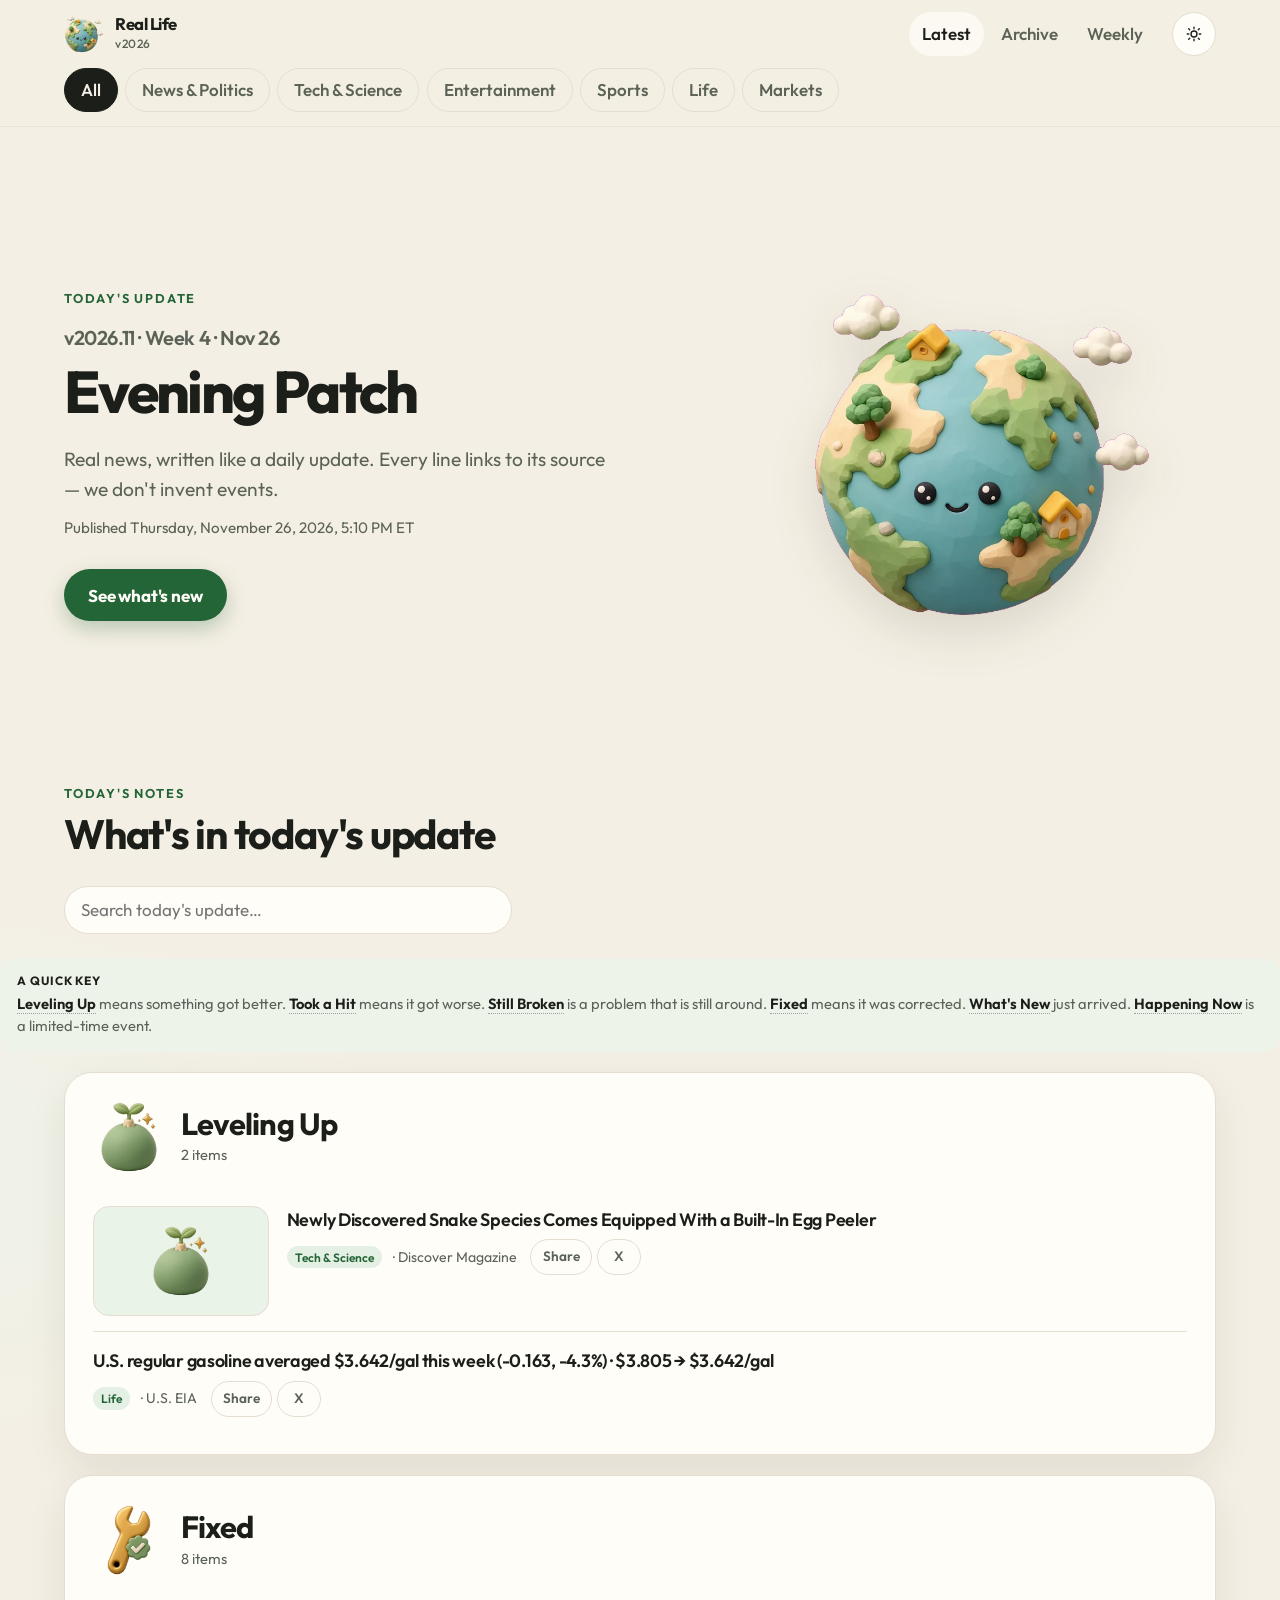
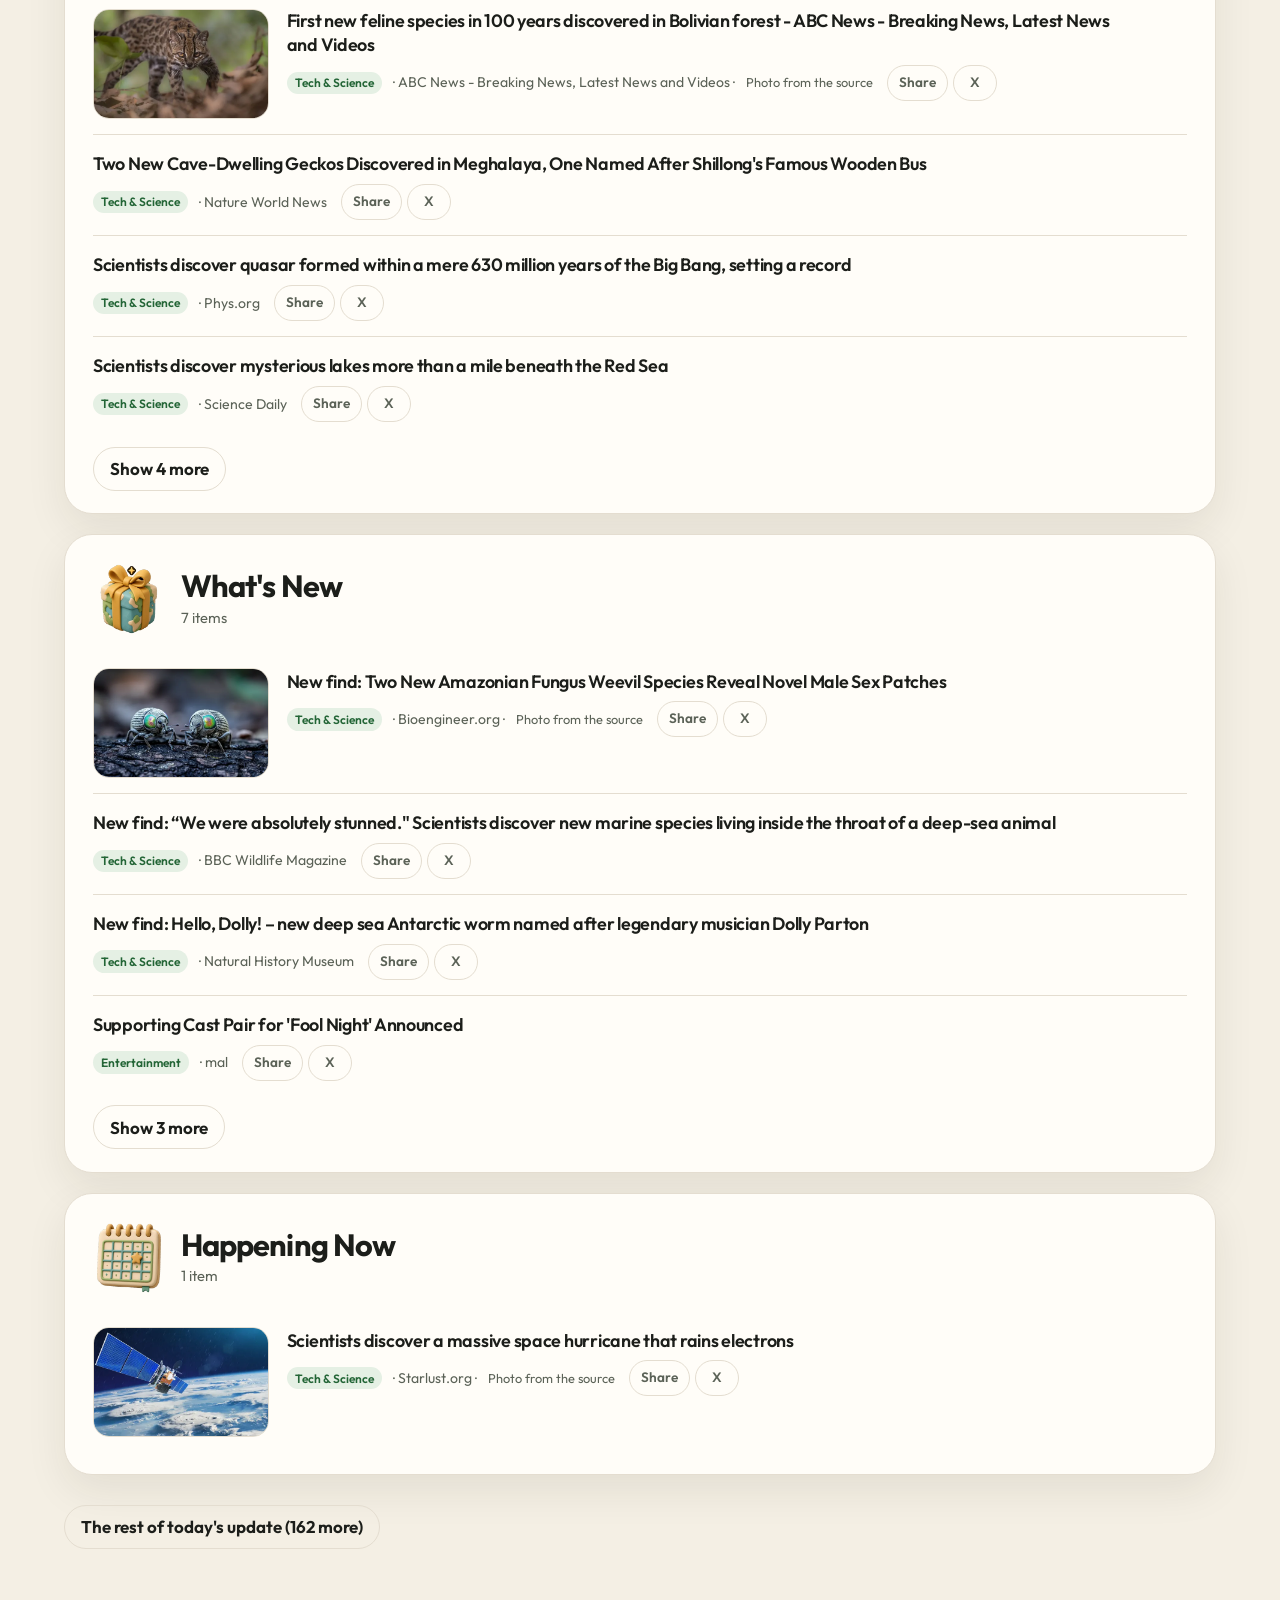
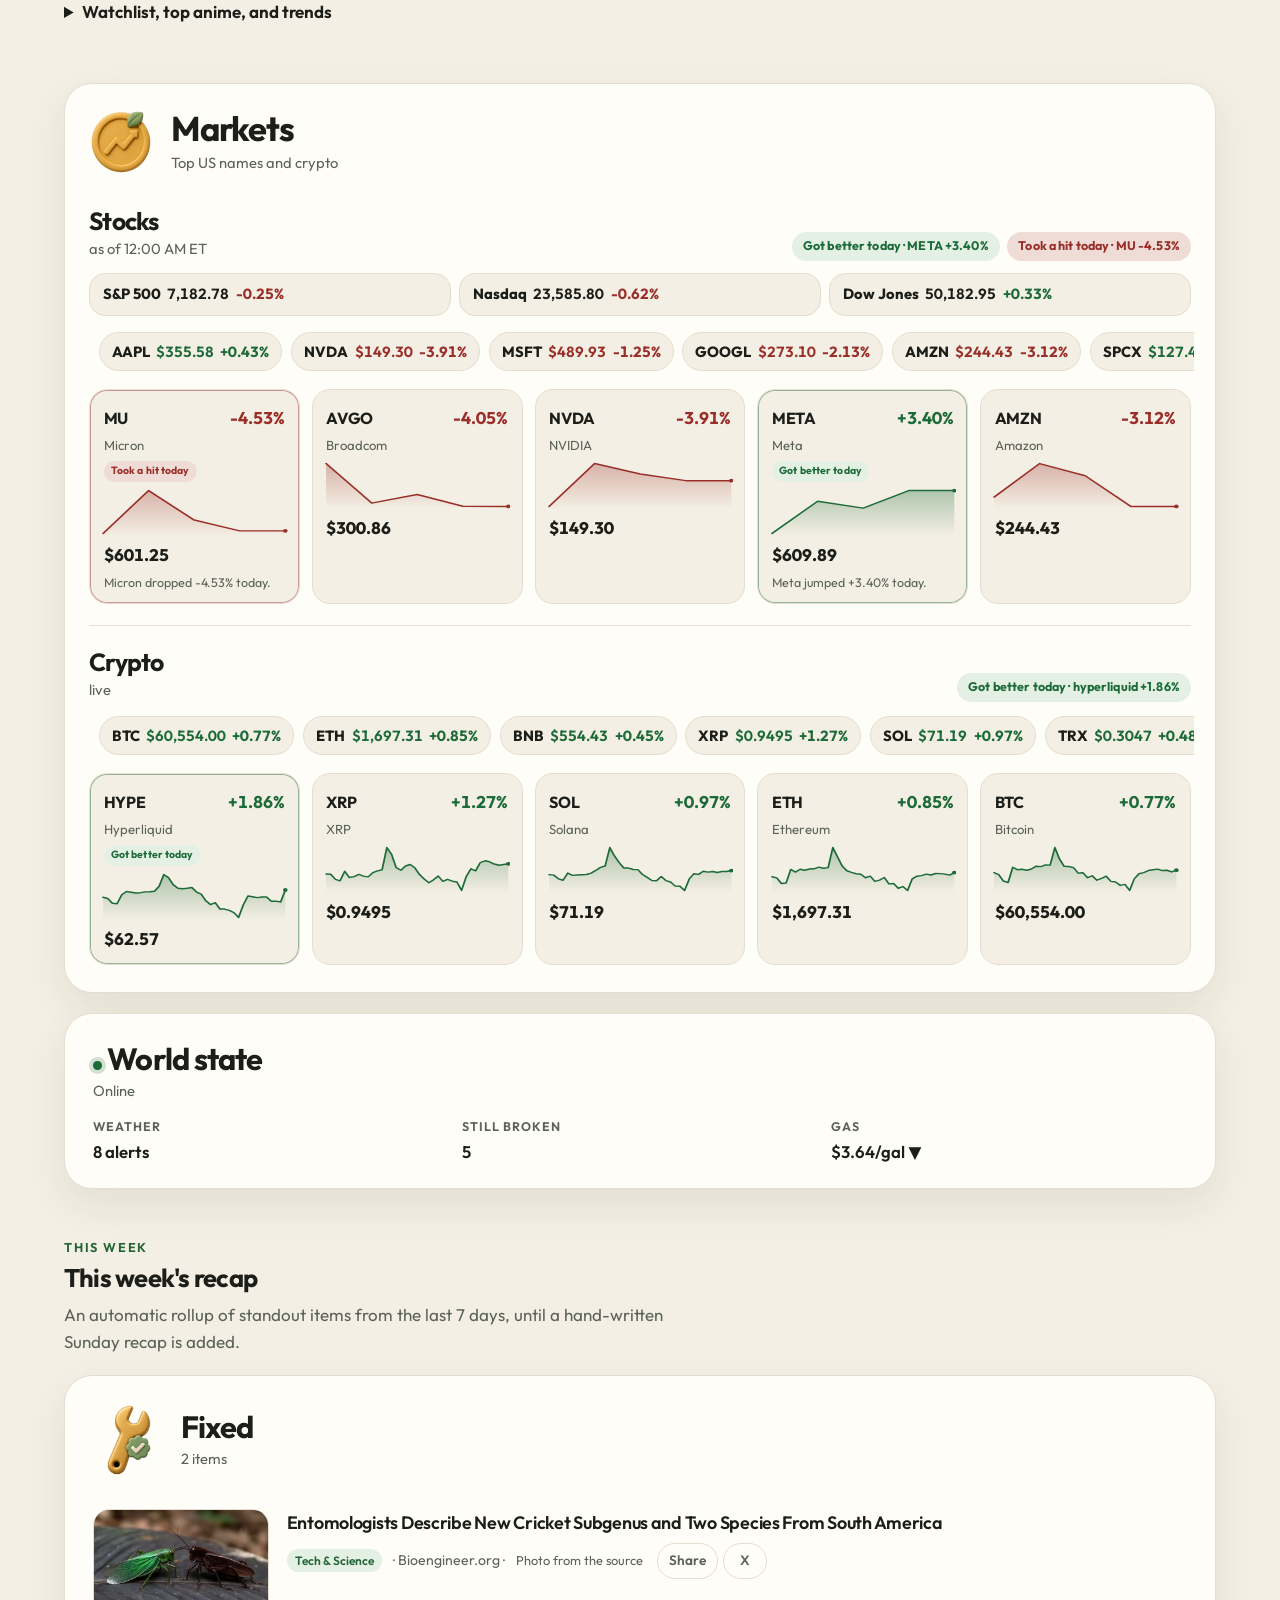
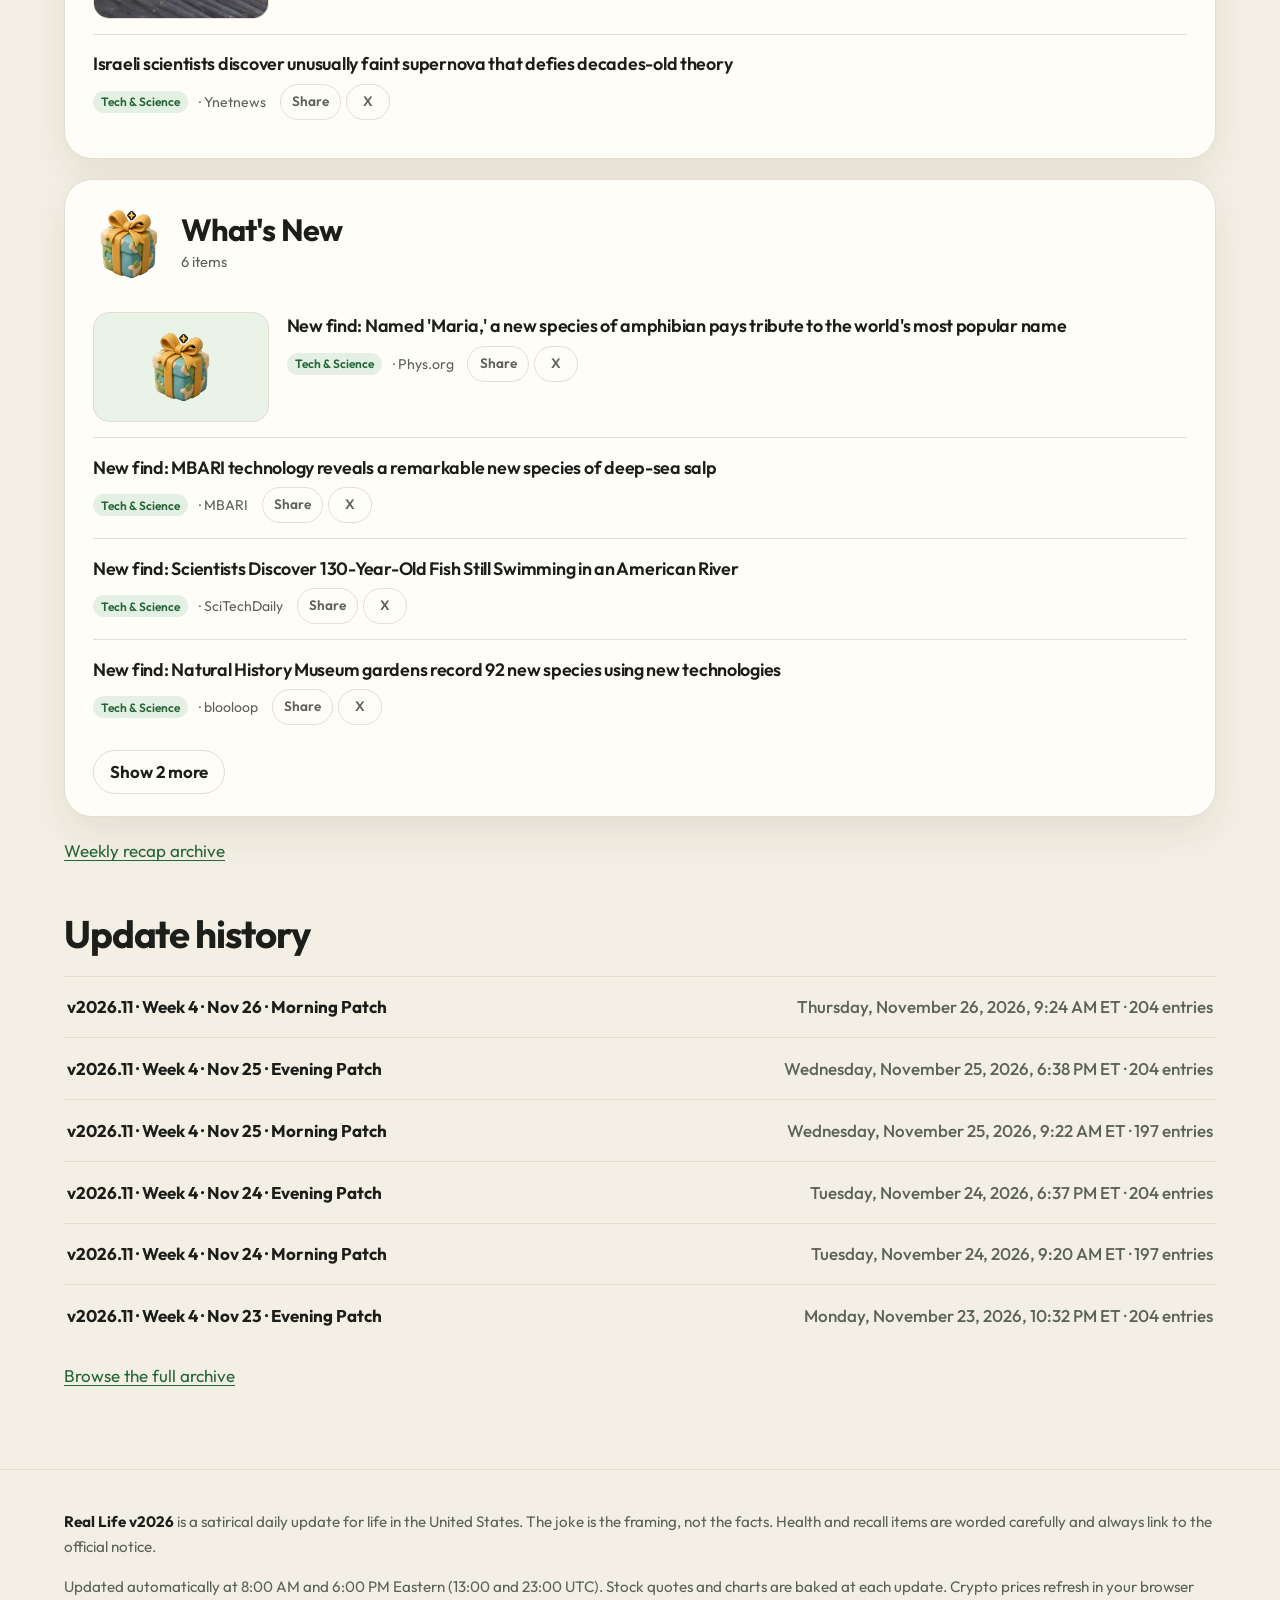
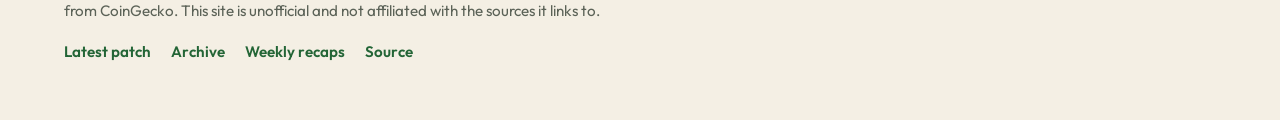
==== commit 62e1a33f: "chore: refresh patch notes 2026-11-26T22:12Z" ====
--- a/site/index.html
+++ b/site/index.html
@@ -3,20 +3,20 @@
 <head>
   <meta charset="utf-8">
   <meta name="viewport" content="width=device-width, initial-scale=1">
-  <title>Real Life v2026.11 · Week 4 · Nov 26 · Morning Patch — Today&#x27;s update for America</title>
-  <meta name="description" content="Today&#x27;s update for v2026.11 · Week 4 · Nov 26 · Morning Patch. Real headlines, written clearly, with every line linked to its source.">
+  <title>Real Life v2026.11 · Week 4 · Nov 26 · Evening Patch — Today&#x27;s update for America</title>
+  <meta name="description" content="Today&#x27;s update for v2026.11 · Week 4 · Nov 26 · Evening Patch. Real headlines, written clearly, with every line linked to its source.">
   <meta name="robots" content="index,follow">
   <link rel="canonical" href="https://theroundtable-byte.github.io/real-life-v2026/">
   <meta property="og:type" content="website">
   <meta property="og:site_name" content="Real Life v2026">
-  <meta property="og:title" content="Real Life v2026.11 · Week 4 · Nov 26 · Morning Patch — Today&#x27;s update for America">
-  <meta property="og:description" content="Today&#x27;s update for v2026.11 · Week 4 · Nov 26 · Morning Patch. Real headlines, written clearly, with every line linked to its source.">
+  <meta property="og:title" content="Real Life v2026.11 · Week 4 · Nov 26 · Evening Patch — Today&#x27;s update for America">
+  <meta property="og:description" content="Today&#x27;s update for v2026.11 · Week 4 · Nov 26 · Evening Patch. Real headlines, written clearly, with every line linked to its source.">
   <meta property="og:url" content="https://theroundtable-byte.github.io/real-life-v2026/">
   <meta name="twitter:card" content="summary">
-  <meta name="twitter:title" content="Real Life v2026.11 · Week 4 · Nov 26 · Morning Patch — Today&#x27;s update for America">
-  <meta name="twitter:description" content="Today&#x27;s update for v2026.11 · Week 4 · Nov 26 · Morning Patch. Real headlines, written clearly, with every line linked to its source.">
+  <meta name="twitter:title" content="Real Life v2026.11 · Week 4 · Nov 26 · Evening Patch — Today&#x27;s update for America">
+  <meta name="twitter:description" content="Today&#x27;s update for v2026.11 · Week 4 · Nov 26 · Evening Patch. Real headlines, written clearly, with every line linked to its source.">
   <meta name="theme-color" content="#f4efe4">
-  <meta property="og:updated_time" content="2026-11-26T09:24:02-05:00">
+  <meta property="og:updated_time" content="2026-11-26T17:10:39-05:00">
   <link rel="icon" id="favicon" href="assets/favicon.svg" type="image/svg+xml">
   <link rel="preconnect" href="https://fonts.googleapis.com">
   <link rel="preconnect" href="https://fonts.gstatic.com" crossorigin>
@@ -62,9 +62,9 @@
     <div class="hero-copy">
       <p class="eyebrow">Today's update</p>
       <p class="hero-ed">v2026.11 · Week 4 · Nov 26</p>
-      <h1 class="hero-ver">Morning Patch</h1>
+      <h1 class="hero-ver">Evening Patch</h1>
       <p class="hero-tag">Real news, written like a daily update. Every line links to its source — we don't invent events.</p>
-      <p class="hero-when">Published Thursday, November 26, 2026, 9:24 AM ET</p>
+      <p class="hero-when">Published Thursday, November 26, 2026, 5:10 PM ET</p>
       <a class="cta" href="#latest">See what's new</a>
     </div>
     <div class="hero-art" id="world-stage">
@@ -79,7 +79,7 @@
 
   <main id="main">
       
-    <article class="patch-post" id="latest" data-patch-id="2026-11-26-morning">
+    <article class="patch-post" id="latest" data-patch-id="2026-11-26-evening">
       
       <header class="patch-head">
         <p class="kicker">Today's notes</p>
@@ -92,12 +92,12 @@
       </div>
       <p class="key-legend"><span class="key-legend-label">A quick key</span><span title="Used to be called Buffs">Leveling Up</span> means something got better. <span title="Used to be called Nerfs">Took a Hit</span> means it got worse. <span title="Used to be called Known Bugs">Still Broken</span> is a problem that is still around. <span title="Used to be called Hotfixes or Bug fixes">Fixed</span> means it was corrected. <span title="Used to be called New Content">What's New</span> just arrived. <span title="Used to be called Limited-Time Events">Happening Now</span> is a limited-time event.</p>
       <div id="notes" class="patch-body">
-        <section class="sec-card patch-section sec-up reveal" data-section="Leveling Up"><div class="sec-top"><img class="sec-sprite" src="assets/sprites/up.webp" alt="" width="72" height="72"><div><h2 title="Something got better.">Leveling Up</h2><p class="sec-count" title="Something got better.">3 items</p></div></div><ul class="log"><li class="entry is-lead" id="n-5ee19de19126" data-id="5ee19de19126" data-filter="News &amp; Politics" data-section="Leveling Up" data-tier="featured" data-text="leveling up: nyc renters. a judge upheld the two-year rent freeze on about 1 million stabilized apartments, a win for mayor mamdani. landlords are not having a happy thanksgiving. leveling up: nyc renters. a judge upheld the two-year rent freeze on about 1 million stabilized apartments, a win for mayor mamdani. landlords are not having a happy thanksgiving. gothamist news &amp; politics news &amp; politics"><a class="entry-thumb is-photo" href="https://gothamist.com/news/judge-upholds-nyc-rent-freeze-marking-win-for-mamdani-and-his-affordability-agenda" rel="noopener noreferrer"><img src="assets/thumbs/5ee19de19126.webp" alt="Gothamist" width="320" height="200" loading="lazy" decoding="async"></a><div class="entry-body"><a href="https://gothamist.com/news/judge-upholds-nyc-rent-freeze-marking-win-for-mamdani-and-his-affordability-agenda" rel="noopener noreferrer">Leveling Up: NYC renters. A judge upheld the two-year rent freeze on about 1 million stabilized apartments, a win for Mayor Mamdani. Landlords are not having a happy Thanksgiving.</a><span class="meta"><span class="pill">News &amp; Politics</span> · Gothamist · <span class="photo-credit">Photo from the source</span><span class="share-group"><button type="button" class="share" data-share-text="Leveling Up: NYC renters. A judge upheld the two-year rent freeze on about 1 million stabilized apartments, a win for Mayor Mamdani. Landlords are not having a happy Thanksgiving." data-share-url="https://gothamist.com/news/judge-upholds-nyc-rent-freeze-marking-win-for-mamdani-and-his-affordability-agenda" aria-label="Copy this line">Share</button><a class="share-x" href="https://twitter.com/intent/tweet?text=Leveling%20Up%3A%20NYC%20renters.%20A%20judge%20upheld%20the%20two-year%20rent%20freeze%20on%20about%201%20million%20stabilized%20apartments%2C%20a%20win%20for%20Mayor%20Mamdani.%20Landlords%20are%20not%20having%20a%20happy%20Thanksgiving.%20%E2%80%94%20via%20Real%20Life%20v2026%20https%3A//gothamist.com/news/judge-upholds-nyc-rent-freeze-marking-win-for-mamdani-and-his-affordability-agenda" target="_blank" rel="noopener noreferrer" aria-label="Share this line on X">X</a></span></span></div></li><li class="entry" id="n-27aba4307388" data-id="27aba4307388" data-filter="News &amp; Politics" data-section="Leveling Up" data-tier="featured" data-text="leveling up: north korea&#x27;s nuke stockpile, per kim himself. he left trump&#x27;s overture on read and ordered a bigger arsenal, including wider deployment of tactical nukes. leveling up: north korea&#x27;s nuke stockpile, per kim himself. he left trump&#x27;s overture on read and ordered a bigger arsenal, including wider deployment of tactical nukes. cnbc news &amp; politics news &amp; politics"><div class="entry-body"><a href="https://www.cnbc.com/2026/11/26/north-korea-kim-nuclear-weapons-expansion.html" rel="noopener noreferrer">Leveling Up: North Korea&#x27;s nuke stockpile, per Kim himself. He left Trump&#x27;s overture on read and ordered a bigger arsenal, including wider deployment of tactical nukes.</a><span class="meta"><span class="pill">News &amp; Politics</span> · CNBC<span class="share-group"><button type="button" class="share" data-share-text="Leveling Up: North Korea&#x27;s nuke stockpile, per Kim himself. He left Trump&#x27;s overture on read and ordered a bigger arsenal, including wider deployment of tactical nukes." data-share-url="https://www.cnbc.com/2026/11/26/north-korea-kim-nuclear-weapons-expansion.html" aria-label="Copy this line">Share</button><a class="share-x" href="https://twitter.com/intent/tweet?text=Leveling%20Up%3A%20North%20Korea%27s%20nuke%20stockpile%2C%20per%20Kim%20himself.%20He%20left%20Trump%27s%20overture%20on%20read%20and%20ordered%20a%20bigger%20arsenal%2C%20including%20wider%20deployment%20of%20tactical%20nukes.%20%E2%80%94%20via%20Real%20Life%20v2026%20https%3A//www.cnbc.com/2026/11/26/north-korea-kim-nuclear-weapons-expansion.html" target="_blank" rel="noopener noreferrer" aria-label="Share this line on X">X</a></span></span></div></li><li class="entry" id="n-ab10f2058391" data-id="ab10f2058391" data-filter="Life" data-section="Leveling Up" data-tier="featured" data-text="u.s. regular gasoline averaged $3.642/gal this week (-0.163, -4.3%)  ·  $3.805 → $3.642/gal u.s. regular gasoline averaged $3.642/gal this week (-0.163, -4.3%) u.s. eia life gas &amp; grocery"><div class="entry-body"><a href="https://www.eia.gov/petroleum/gasdiesel/" rel="noopener noreferrer">U.S. regular gasoline averaged $3.642/gal this week (-0.163, -4.3%)  ·  $3.805 → $3.642/gal</a><span class="meta"><span class="pill">Life</span> · U.S. EIA<span class="share-group"><button type="button" class="share" data-share-text="U.S. regular gasoline averaged $3.642/gal this week (-0.163, -4.3%)  ·  $3.805 → $3.642/gal" data-share-url="https://www.eia.gov/petroleum/gasdiesel/" aria-label="Copy this line">Share</button><a class="share-x" href="https://twitter.com/intent/tweet?text=U.S.%20regular%20gasoline%20averaged%20%243.642/gal%20this%20week%20%28-0.163%2C%20-4.3%25%29%20%20%C2%B7%20%20%243.805%20%E2%86%92%20%243.642/gal%20%E2%80%94%20via%20Real%20Life%20v2026%20https%3A//www.eia.gov/petroleum/gasdiesel/" target="_blank" rel="noopener noreferrer" aria-label="Share this line on X">X</a></span></span></div></li></ul></section><section class="sec-card patch-section sec-hit reveal" data-section="Took a Hit"><div class="sec-top"><img class="sec-sprite" src="assets/sprites/hit.webp" alt="" width="72" height="72"><div><h2 title="Something got worse.">Took a Hit</h2><p class="sec-count" title="Something got worse.">3 items</p></div></div><ul class="log"><li class="entry is-lead" id="n-9983e11d7cd6" data-id="9983e11d7cd6" data-filter="Life" data-section="Took a Hit" data-tier="featured" data-text="took a hit: yesterday&#x27;s parade-vs-wind matchup is over. wind won. the 100th macy&#x27;s thanksgiving day parade is postponed for the first time ever and moves to saturday at 8:30 a.m. took a hit: yesterday&#x27;s parade-vs-wind matchup is over. wind won. the 100th macy&#x27;s thanksgiving day parade is postponed for the first time ever and moves to saturday at 8:30 a.m. ap news life life"><a class="entry-thumb is-fallback" href="https://apnews.com/article/macys-thanksgiving-parade-postponed-weather-cdc870899c8dc2d32a0ac3d86119b3ba" rel="noopener noreferrer"><img src="assets/sprites/hit.webp" alt="" width="320" height="200" loading="lazy" decoding="async"></a><div class="entry-body"><a href="https://apnews.com/article/macys-thanksgiving-parade-postponed-weather-cdc870899c8dc2d32a0ac3d86119b3ba" rel="noopener noreferrer">Took a Hit: Yesterday&#x27;s parade-vs-wind matchup is over. Wind won. The 100th Macy&#x27;s Thanksgiving Day Parade is postponed for the first time ever and moves to Saturday at 8:30 a.m.</a><span class="meta"><span class="pill">Life</span> · AP News<span class="share-group"><button type="button" class="share" data-share-text="Took a Hit: Yesterday&#x27;s parade-vs-wind matchup is over. Wind won. The 100th Macy&#x27;s Thanksgiving Day Parade is postponed for the first time ever and moves to Saturday at 8:30 a.m." data-share-url="https://apnews.com/article/macys-thanksgiving-parade-postponed-weather-cdc870899c8dc2d32a0ac3d86119b3ba" aria-label="Copy this line">Share</button><a class="share-x" href="https://twitter.com/intent/tweet?text=Took%20a%20Hit%3A%20Yesterday%27s%20parade-vs-wind%20matchup%20is%20over.%20Wind%20won.%20The%20100th%20Macy%27s%20Thanksgiving%20Day%20Parade%20is%20postponed%20for%20the%20first%20time%20ever%20and%20moves%20to%20Saturday%20at%208%3A30%20a.m.%20%E2%80%94%20via%20Real%20Life%20v2026%20https%3A//apnews.com/article/macys-thanksgiving-parade-postponed-weather-cdc870899c8dc2d32a0ac3d86119b3ba" target="_blank" rel="noopener noreferrer" aria-label="Share this line on X">X</a></span></span></div></li><li class="entry" id="n-2e251e419644" data-id="2e251e419644" data-filter="News &amp; Politics" data-section="Took a Hit" data-tier="featured" data-text="took a hit: the fcc&#x27;s early license review of abc. a federal judge blocked it for now, saying the process risks chilling &quot;a broadcaster of ordinary firmness.&quot; took a hit: the fcc&#x27;s early license review of abc. a federal judge blocked it for now, saying the process risks chilling &quot;a broadcaster of ordinary firmness.&quot; cnbc news &amp; politics news &amp; politics"><div class="entry-body"><a href="https://www.cnbc.com/2026/11/26/fcc-disney-abc-stations-judge-block.html" rel="noopener noreferrer">Took a Hit: The FCC&#x27;s early license review of ABC. A federal judge blocked it for now, saying the process risks chilling &quot;a broadcaster of ordinary firmness.&quot;</a><span class="meta"><span class="pill">News &amp; Politics</span> · CNBC<span class="share-group"><button type="button" class="share" data-share-text="Took a Hit: The FCC&#x27;s early license review of ABC. A federal judge blocked it for now, saying the process risks chilling &quot;a broadcaster of ordinary firmness.&quot;" data-share-url="https://www.cnbc.com/2026/11/26/fcc-disney-abc-stations-judge-block.html" aria-label="Copy this line">Share</button><a class="share-x" href="https://twitter.com/intent/tweet?text=Took%20a%20Hit%3A%20The%20FCC%27s%20early%20license%20review%20of%20ABC.%20A%20federal%20judge%20blocked%20it%20for%20now%2C%20saying%20the%20process%20risks%20chilling%20%22a%20broadcaster%20of%20ordinary%20firmness.%22%20%E2%80%94%20via%20Real%20Life%20v2026%20https%3A//www.cnbc.com/2026/11/26/fcc-disney-abc-stations-judge-block.html" target="_blank" rel="noopener noreferrer" aria-label="Share this line on X">X</a></span></span></div></li><li class="entry" id="n-8c92f8153596" data-id="8c92f8153596" data-filter="Entertainment" data-section="Took a Hit" data-tier="featured" data-text="took a hit: andy taylor, duran duran&#x27;s original guitarist, died at 65 after a long battle with prostate cancer. rest easy, legend. took a hit: andy taylor, duran duran&#x27;s original guitarist, died at 65 after a long battle with prostate cancer. rest easy, legend. ap news entertainment entertainment"><div class="entry-body"><a href="https://apnews.com/article/andy-taylor-dies-duran-duran-2334d13b2b0b0196488721611036d977" rel="noopener noreferrer">Took a Hit: Andy Taylor, Duran Duran&#x27;s original guitarist, died at 65 after a long battle with prostate cancer. Rest easy, legend.</a><span class="meta"><span class="pill">Entertainment</span> · AP News<span class="share-group"><button type="button" class="share" data-share-text="Took a Hit: Andy Taylor, Duran Duran&#x27;s original guitarist, died at 65 after a long battle with prostate cancer. Rest easy, legend." data-share-url="https://apnews.com/article/andy-taylor-dies-duran-duran-2334d13b2b0b0196488721611036d977" aria-label="Copy this line">Share</button><a class="share-x" href="https://twitter.com/intent/tweet?text=Took%20a%20Hit%3A%20Andy%20Taylor%2C%20Duran%20Duran%27s%20original%20guitarist%2C%20died%20at%2065%20after%20a%20long%20battle%20with%20prostate%20cancer.%20Rest%20easy%2C%20legend.%20%E2%80%94%20via%20Real%20Life%20v2026%20https%3A//apnews.com/article/andy-taylor-dies-duran-duran-2334d13b2b0b0196488721611036d977" target="_blank" rel="noopener noreferrer" aria-label="Share this line on X">X</a></span></span></div></li></ul></section><section class="sec-card patch-section sec-fixed reveal" data-section="Fixed"><div class="sec-top"><img class="sec-sprite" src="assets/sprites/fixed.webp" alt="" width="72" height="72"><div><h2 title="A problem was corrected.">Fixed</h2><p class="sec-count" title="A problem was corrected.">4 items</p></div></div><ul class="log"><li class="entry is-lead" id="n-315a97893733" data-id="315a97893733" data-filter="News &amp; Politics" data-section="Fixed" data-tier="featured" data-text="fixed: iowa&#x27;s 5-ton lead azide problem. the army calls the blast a &quot;huge success,&quot; and the epa says air monitors detected zero airborne lead. soil and water testing is still underway, so the final verdict is pending. fixed: iowa&#x27;s 5-ton lead azide problem. the army calls the blast a &quot;huge success,&quot; and the epa says air monitors detected zero airborne lead. soil and water testing is still underway, so the final verdict is pending. bbc news news &amp; politics news &amp; politics"><a class="entry-thumb is-photo" href="https://www.bbc.co.uk/news/articles/cwg7l5ve251ko" rel="noopener noreferrer"><img src="assets/thumbs/315a97893733.webp" alt="BBC News" width="320" height="200" loading="lazy" decoding="async"></a><div class="entry-body"><a href="https://www.bbc.co.uk/news/articles/cwg7l5ve251ko" rel="noopener noreferrer">Fixed: Iowa&#x27;s 5-ton lead azide problem. The Army calls the blast a &quot;huge success,&quot; and the EPA says air monitors detected zero airborne lead. Soil and water testing is still underway, so the final verdict is pending.</a><span class="meta"><span class="pill">News &amp; Politics</span> · BBC News · <span class="photo-credit">Photo from the source</span><span class="share-group"><button type="button" class="share" data-share-text="Fixed: Iowa&#x27;s 5-ton lead azide problem. The Army calls the blast a &quot;huge success,&quot; and the EPA says air monitors detected zero airborne lead. Soil and water testing is still underway, so the final verdict is pending." data-share-url="https://www.bbc.co.uk/news/articles/cwg7l5ve251ko" aria-label="Copy this line">Share</button><a class="share-x" href="https://twitter.com/intent/tweet?text=Fixed%3A%20Iowa%27s%205-ton%20lead%20azide%20problem.%20The%20Army%20calls%20the%20blast%20a%20%22huge%20success%2C%22%20and%20the%20EPA%20says%20air%20monitors%20detected%20zero%20airborne%20lead.%20Soil%20and%20water%20testing%20is%20still%20underway%2C%20so%20the%20final%20verdict%20is%20pending.%20%E2%80%94%20via%20Real%20Life%20v2026%20https%3A//www.bbc.co.uk/news/articles/cwg7l5ve251ko" target="_blank" rel="noopener noreferrer" aria-label="Share this line on X">X</a></span></span></div></li><li class="entry" id="n-84a199625ad4" data-id="84a199625ad4" data-filter="Life" data-section="Fixed" data-tier="featured" data-text="fixed (barely): mortgage rates. the 30-year average dipped to 7.21% from 7.28%, which is still close to the 2026 high. your starter home is still a side quest. fixed (barely): mortgage rates. the 30-year average dipped to 7.21% from 7.28%, which is still close to the 2026 high. your starter home is still a side quest. ap news life life"><div class="entry-body"><a href="https://apnews.com/article/mortgages-housing-inflation-interest-rates-1e8162cf0344617b916427033f7aece7" rel="noopener noreferrer">Fixed (barely): Mortgage rates. The 30-year average dipped to 7.21% from 7.28%, which is still close to the 2026 high. Your starter home is still a side quest.</a><span class="meta"><span class="pill">Life</span> · AP News<span class="share-group"><button type="button" class="share" data-share-text="Fixed (barely): Mortgage rates. The 30-year average dipped to 7.21% from 7.28%, which is still close to the 2026 high. Your starter home is still a side quest." data-share-url="https://apnews.com/article/mortgages-housing-inflation-interest-rates-1e8162cf0344617b916427033f7aece7" aria-label="Copy this line">Share</button><a class="share-x" href="https://twitter.com/intent/tweet?text=Fixed%20%28barely%29%3A%20Mortgage%20rates.%20The%2030-year%20average%20dipped%20to%207.21%25%20from%207.28%25%2C%20which%20is%20still%20close%20to%20the%202026%20high.%20Your%20starter%20home%20is%20still%20a%20side%20quest.%20%E2%80%94%20via%20Real%20Life%20v2026%20https%3A//apnews.com/article/mortgages-housing-inflation-interest-rates-1e8162cf0344617b916427033f7aece7" target="_blank" rel="noopener noreferrer" aria-label="Share this line on X">X</a></span></span></div></li><li class="entry" id="n-c2856611d511" data-id="c2856611d511" data-filter="Tech &amp; Science" data-section="Fixed" data-tier="featured" data-text="entomologists describe new cricket subgenus and two species from south america entomologists describe new cricket subgenus and two species from south america bioengineer.org tech &amp; science science &amp; nature"><div class="entry-body"><a href="https://news.google.com/rss/articles/[base64]?oc=5" rel="noopener noreferrer">Entomologists Describe New Cricket Subgenus and Two Species From South America</a><span class="meta"><span class="pill">Tech &amp; Science</span> · Bioengineer.org<span class="share-group"><button type="button" class="share" data-share-text="Entomologists Describe New Cricket Subgenus and Two Species From South America" data-share-url="https://news.google.com/rss/articles/[base64]?oc=5" aria-label="Copy this line">Share</button><a class="share-x" href="https://twitter.com/intent/tweet?text=Entomologists%20Describe%20New%20Cricket%20Subgenus%20and%20Two%20Species%20From%20South%20America%20%E2%80%94%20via%20Real%20Life%20v2026%20https%3A//news.google.com/rss/articles/[base64]%3Foc%3D5" target="_blank" rel="noopener noreferrer" aria-label="Share this line on X">X</a></span></span></div></li><li class="entry" id="n-f0c1f1f7f1a3" data-id="f0c1f1f7f1a3" data-filter="Tech &amp; Science" data-section="Fixed" data-tier="featured" data-text="scientists discover mysterious lakes more than a mile beneath the red sea scientists discover mysterious lakes more than a mile beneath the red sea sciencedaily tech &amp; science science &amp; nature"><div class="entry-body"><a href="https://news.google.com/rss/articles/CBMib0FVX3lxTFA3MkhiWjFZQWhiTWlDODhFVDl3bDg5VEZLSXJCaTllc0hxV3F2cnVIVEFrcjhMZXRTYnRvM09iSDU2dTU3dDdmd2MtVXZvY1NGZ2tEeWtYWU9Gbk1IcmRDdUw4eU1HTkZzYWQ3dHZFSQ?oc=5" rel="noopener noreferrer">Scientists discover mysterious lakes more than a mile beneath the Red Sea</a><span class="meta"><span class="pill">Tech &amp; Science</span> · ScienceDaily<span class="share-group"><button type="button" class="share" data-share-text="Scientists discover mysterious lakes more than a mile beneath the Red Sea" data-share-url="https://news.google.com/rss/articles/CBMib0FVX3lxTFA3MkhiWjFZQWhiTWlDODhFVDl3bDg5VEZLSXJCaTllc0hxV3F2cnVIVEFrcjhMZXRTYnRvM09iSDU2dTU3dDdmd2MtVXZvY1NGZ2tEeWtYWU9Gbk1IcmRDdUw4eU1HTkZzYWQ3dHZFSQ?oc=5" aria-label="Copy this line">Share</button><a class="share-x" href="https://twitter.com/intent/tweet?text=Scientists%20discover%20mysterious%20lakes%20more%20than%20a%20mile%20beneath%20the%20Red%20Sea%20%E2%80%94%20via%20Real%20Life%20v2026%20https%3A//news.google.com/rss/articles/CBMib0FVX3lxTFA3MkhiWjFZQWhiTWlDODhFVDl3bDg5VEZLSXJCaTllc0hxV3F2cnVIVEFrcjhMZXRTYnRvM09iSDU2dTU3dDdmd2MtVXZvY1NGZ2tEeWtYWU9Gbk1IcmRDdUw4eU1HTkZzYWQ3dHZFSQ%3Foc%3D5" target="_blank" rel="noopener noreferrer" aria-label="Share this line on X">X</a></span></span></div></li></ul></section><section class="sec-card patch-section sec-new reveal" data-section="What&#x27;s New"><div class="sec-top"><img class="sec-sprite" src="assets/sprites/new.webp" alt="" width="72" height="72"><div><h2 title="Something arrived or started.">What&#x27;s New</h2><p class="sec-count" title="Something arrived or started.">6 items</p></div></div><ul class="log"><li class="entry is-lead" id="n-49fc3e4a5cb7" data-id="49fc3e4a5cb7" data-filter="Markets" data-section="What&#x27;s New" data-tier="featured" data-text="markets: wall street is closed for thanksgiving, so wednesday is the last save point. the nasdaq was down as much as 4.6% and clawed back to close down just 0.62%. the dow even finished up 0.33% at 50,182. half-day friday, closing at 1 p.m. et. markets: wall street is closed for thanksgiving, so wednesday is the last save point. the nasdaq was down as much as 4.6% and clawed back to close down just 0.62%. the dow even finished up 0.33% at 50,182. half-day friday, closing at 1 p.m. et. cnbc markets markets"><a class="entry-thumb is-photo" href="https://www.cnbc.com/2026/11/24/stock-market-today-live-updates-.html" rel="noopener noreferrer"><img src="assets/thumbs/49fc3e4a5cb7.webp" alt="CNBC" width="320" height="200" loading="lazy" decoding="async"></a><div class="entry-body"><a href="https://www.cnbc.com/2026/11/24/stock-market-today-live-updates-.html" rel="noopener noreferrer">Markets: Wall Street is closed for Thanksgiving, so Wednesday is the last save point. The Nasdaq was down as much as 4.6% and clawed back to close down just 0.62%. The Dow even finished up 0.33% at 50,182. Half-day Friday, closing at 1 p.m. ET.</a><span class="meta"><span class="pill">Markets</span> · CNBC · <span class="photo-credit">Photo from the source</span><span class="share-group"><button type="button" class="share" data-share-text="Markets: Wall Street is closed for Thanksgiving, so Wednesday is the last save point. The Nasdaq was down as much as 4.6% and clawed back to close down just 0.62%. The Dow even finished up 0.33% at 50,182. Half-day Friday, closing at 1 p.m. ET." data-share-url="https://www.cnbc.com/2026/11/24/stock-market-today-live-updates-.html" aria-label="Copy this line">Share</button><a class="share-x" href="https://twitter.com/intent/tweet?text=Markets%3A%20Wall%20Street%20is%20closed%20for%20Thanksgiving%2C%20so%20Wednesday%20is%20the%20last%20save%20point.%20The%20Nasdaq%20was%20down%20as%20much%20as%204.6%25%20and%20clawed%20back%20to%20close%20down%20just%200.62%25.%20The%20Dow%20even%20finished%20up%200.33%25%20at%2050%2C182.%20Half-day%20Friday%2C%20closing%20at%201%20p.m.%20ET.%20%E2%80%94%20via%20Real%20Life%20v2026%20https%3A//www.cnbc.com/2026/11/24/stock-market-today-live-updates-.html" target="_blank" rel="noopener noreferrer" aria-label="Share this line on X">X</a></span></span></div></li><li class="entry" id="n-c6547ed8eead" data-id="c6547ed8eead" data-filter="Markets" data-section="What&#x27;s New" data-tier="featured" data-text="markets: bitcoin respawned. it bottomed at $57,500 wednesday and is holding around $60,800 with stocks closed. spot bitcoin etfs still bled $453 million, their seventh straight day of outflows. markets: bitcoin respawned. it bottomed at $57,500 wednesday and is holding around $60,800 with stocks closed. spot bitcoin etfs still bled $453 million, their seventh straight day of outflows. coindesk markets markets"><div class="entry-body"><a href="https://www.coindesk.com/markets/2026/11/26/bitcoin-little-changed-defi-tokens-lead-the-bounce-as-u-s-marks-thanksgiving" rel="noopener noreferrer">Markets: Bitcoin respawned. It bottomed at $57,500 Wednesday and is holding around $60,800 with stocks closed. Spot bitcoin ETFs still bled $453 million, their seventh straight day of outflows.</a><span class="meta"><span class="pill">Markets</span> · CoinDesk<span class="share-group"><button type="button" class="share" data-share-text="Markets: Bitcoin respawned. It bottomed at $57,500 Wednesday and is holding around $60,800 with stocks closed. Spot bitcoin ETFs still bled $453 million, their seventh straight day of outflows." data-share-url="https://www.coindesk.com/markets/2026/11/26/bitcoin-little-changed-defi-tokens-lead-the-bounce-as-u-s-marks-thanksgiving" aria-label="Copy this line">Share</button><a class="share-x" href="https://twitter.com/intent/tweet?text=Markets%3A%20Bitcoin%20respawned.%20It%20bottomed%20at%20%2457%2C500%20Wednesday%20and%20is%20holding%20around%20%2460%2C800%20with%20stocks%20closed.%20Spot%20bitcoin%20ETFs%20still%20bled%20%24453%20million%2C%20their%20seventh%20straight%20day%20of%20outflows.%20%E2%80%94%20via%20Real%20Life%20v2026%20https%3A//www.coindesk.com/markets/2026/11/26/bitcoin-little-changed-defi-tokens-lead-the-bounce-as-u-s-marks-thanksgiving" target="_blank" rel="noopener noreferrer" aria-label="Share this line on X">X</a></span></span></div></li><li class="entry" id="n-149c00ef6d8a" data-id="149c00ef6d8a" data-filter="Tech &amp; Science" data-section="What&#x27;s New" data-tier="featured" data-text="what&#x27;s new: yesterday a treasury official got caught vibe-coding a civ clone. today andrej karpathy had claude build a civilization-style map of the real u.s. from 31 federal data sources. 7 hours, 45k lines of code. civ is the national pastime now. what&#x27;s new: yesterday a treasury official got caught vibe-coding a civ clone. today andrej karpathy had claude build a civilization-style map of the real u.s. from 31 federal data sources. 7 hours, 45k lines of code. civ is the national pastime now. x (@karpathy) tech &amp; science tech &amp; science"><div class="entry-body"><a href="https://x.com/karpathy/status/2125779541952246039" rel="noopener noreferrer">What&#x27;s New: Yesterday a Treasury official got caught vibe-coding a Civ clone. Today Andrej Karpathy had Claude build a Civilization-style map of the real U.S. from 31 federal data sources. 7 hours, 45K lines of code. Civ is the national pastime now.</a><span class="meta"><span class="pill">Tech &amp; Science</span> · X (@karpathy)<span class="share-group"><button type="button" class="share" data-share-text="What&#x27;s New: Yesterday a Treasury official got caught vibe-coding a Civ clone. Today Andrej Karpathy had Claude build a Civilization-style map of the real U.S. from 31 federal data sources. 7 hours, 45K lines of code. Civ is the national pastime now." data-share-url="https://x.com/karpathy/status/2125779541952246039" aria-label="Copy this line">Share</button><a class="share-x" href="https://twitter.com/intent/tweet?text=What%27s%20New%3A%20Yesterday%20a%20Treasury%20official%20got%20caught%20vibe-coding%20a%20Civ%20clone.%20Today%20Andrej%20Karpathy%20had%20Claude%20build%20a%20Civilization-style%20map%20of%20the%20real%20U.S.%20from%2031%20federal%20data%20sources.%207%20hours%2C%2045K%20lines%20of%20code.%20Civ%20is%20the%20national%20pastime%20now.%20%E2%80%94%20via%20Real%20Life%20v2026%20https%3A//x.com/karpathy/status/2125779541952246039" target="_blank" rel="noopener noreferrer" aria-label="Share this line on X">X</a></span></span></div></li><li class="entry" id="n-d340d6bae61e" data-id="d340d6bae61e" data-filter="Life" data-section="What&#x27;s New" data-tier="featured" data-text="what&#x27;s new: thanksgiving is officially a shopping holiday with gravy on the side. adobe forecasts $12.9 billion in online spending on black friday, up 9.2%, with cyber monday topping out at $15.1 billion. what&#x27;s new: thanksgiving is officially a shopping holiday with gravy on the side. adobe forecasts $12.9 billion in online spending on black friday, up 9.2%, with cyber monday topping out at $15.1 billion. adobe life life"><div class="entry-body"><a href="https://news.adobe.com/news/2026/09/adobe-us-holiday-shopping-season-to-hit-record" rel="noopener noreferrer">What&#x27;s New: Thanksgiving is officially a shopping holiday with gravy on the side. Adobe forecasts $12.9 billion in online spending on Black Friday, up 9.2%, with Cyber Monday topping out at $15.1 billion.</a><span class="meta"><span class="pill">Life</span> · Adobe<span class="share-group"><button type="button" class="share" data-share-text="What&#x27;s New: Thanksgiving is officially a shopping holiday with gravy on the side. Adobe forecasts $12.9 billion in online spending on Black Friday, up 9.2%, with Cyber Monday topping out at $15.1 billion." data-share-url="https://news.adobe.com/news/2026/09/adobe-us-holiday-shopping-season-to-hit-record" aria-label="Copy this line">Share</button><a class="share-x" href="https://twitter.com/intent/tweet?text=What%27s%20New%3A%20Thanksgiving%20is%20officially%20a%20shopping%20holiday%20with%20gravy%20on%20the%20side.%20Adobe%20forecasts%20%2412.9%20billion%20in%20online%20spending%20on%20Black%20Friday%2C%20up%209.2%25%2C%20with%20Cyber%20Monday%20topping%20out%20at%20%2415.1%20billion.%20%E2%80%94%20via%20Real%20Life%20v2026%20https%3A//news.adobe.com/news/2026/09/adobe-us-holiday-shopping-season-to-hit-record" target="_blank" rel="noopener noreferrer" aria-label="Share this line on X">X</a></span></span></div></li><li class="entry is-extra" id="n-adea43240978" data-id="adea43240978" data-filter="Tech &amp; Science" data-section="What&#x27;s New" data-tier="featured" data-text="new find: “we were absolutely stunned.&quot; scientists discover new marine species living inside the throat of a deep-sea animal “we were absolutely stunned.&quot; scientists discover new marine species living inside the throat of a deep-sea animal bbc wildlife magazine tech &amp; science science &amp; nature"><div class="entry-body"><a href="https://news.google.com/rss/articles/[base64]?oc=5" rel="noopener noreferrer">New find: “We were absolutely stunned.&quot; Scientists discover new marine species living inside the throat of a deep-sea animal</a><span class="meta"><span class="pill">Tech &amp; Science</span> · BBC Wildlife Magazine<span class="share-group"><button type="button" class="share" data-share-text="New find: “We were absolutely stunned.&quot; Scientists discover new marine species living inside the throat of a deep-sea animal" data-share-url="https://news.google.com/rss/articles/[base64]?oc=5" aria-label="Copy this line">Share</button><a class="share-x" href="https://twitter.com/intent/tweet?text=New%20find%3A%20%E2%80%9CWe%20were%20absolutely%20stunned.%22%20Scientists%20discover%20new%20marine%20species%20living%20inside%20the%20throat%20of%20a%20deep-sea%20animal%20%E2%80%94%20via%20Real%20Life%20v2026%20https%3A//news.google.com/rss/articles/[base64]%3Foc%3D5" target="_blank" rel="noopener noreferrer" aria-label="Share this line on X">X</a></span></span></div></li><li class="entry is-extra" id="n-cff91f93a907" data-id="cff91f93a907" data-filter="Tech &amp; Science" data-section="What&#x27;s New" data-tier="featured" data-text="new find: named &#x27;maria,&#x27; a new species of amphibian pays tribute to the world&#x27;s most popular name named &#x27;maria,&#x27; a new species of amphibian pays tribute to the world&#x27;s most popular name phys.org tech &amp; science science &amp; nature"><div class="entry-body"><a href="https://news.google.com/rss/articles/CBMie0FVX3lxTE9KWERnQTlxWXNCUV94WlRzZTFsVTQ5b0QtdE0yc085Z3M3ZFlYakxGWTFXQTN3WVRkd2RzeTlIb2pzdnFZdkJCcXg2RzAwLUl4TV9KVDdkaUltYmt6V3ZTM2ktRlF1Q3A4V0t2N2lpdmxoTjlILTZJS0JUMA?oc=5" rel="noopener noreferrer">New find: Named &#x27;Maria,&#x27; a new species of amphibian pays tribute to the world&#x27;s most popular name</a><span class="meta"><span class="pill">Tech &amp; Science</span> · Phys.org<span class="share-group"><button type="button" class="share" data-share-text="New find: Named &#x27;Maria,&#x27; a new species of amphibian pays tribute to the world&#x27;s most popular name" data-share-url="https://news.google.com/rss/articles/CBMie0FVX3lxTE9KWERnQTlxWXNCUV94WlRzZTFsVTQ5b0QtdE0yc085Z3M3ZFlYakxGWTFXQTN3WVRkd2RzeTlIb2pzdnFZdkJCcXg2RzAwLUl4TV9KVDdkaUltYmt6V3ZTM2ktRlF1Q3A4V0t2N2lpdmxoTjlILTZJS0JUMA?oc=5" aria-label="Copy this line">Share</button><a class="share-x" href="https://twitter.com/intent/tweet?text=New%20find%3A%20Named%20%27Maria%2C%27%20a%20new%20species%20of%20amphibian%20pays%20tribute%20to%20the%20world%27s%20most%20popular%20name%20%E2%80%94%20via%20Real%20Life%20v2026%20https%3A//news.google.com/rss/articles/CBMie0FVX3lxTE9KWERnQTlxWXNCUV94WlRzZTFsVTQ5b0QtdE0yc085Z3M3ZFlYakxGWTFXQTN3WVRkd2RzeTlIb2pzdnFZdkJCcXg2RzAwLUl4TV9KVDdkaUltYmt6V3ZTM2ktRlF1Q3A4V0t2N2lpdmxoTjlILTZJS0JUMA%3Foc%3D5" target="_blank" rel="noopener noreferrer" aria-label="Share this line on X">X</a></span></span></div></li></ul><button type="button" class="expand" aria-expanded="false" data-more-label="Show 2 more">Show 2 more</button></section><section class="sec-card patch-section sec-now reveal" data-section="Happening Now"><div class="sec-top"><img class="sec-sprite" src="assets/sprites/now.webp" alt="" width="72" height="72"><div><h2 title="A limited-time event or alert.">Happening Now</h2><p class="sec-count" title="A limited-time event or alert.">2 items</p></div></div><ul class="log"><li class="entry is-lead" id="n-95e7a00a2ce0" data-id="95e7a00a2ce0" data-filter="Life" data-section="Happening Now" data-tier="featured" data-text="happening now: the nor&#x27;easter is playing gatekeeper for thanksgiving dinner. 360+ u.s. flights canceled and 460+ delayed by late morning, with jfk and baltimore getting hit hardest. yesterday, more than 6,000 flights were delayed. happening now: the nor&#x27;easter is playing gatekeeper for thanksgiving dinner. 360+ u.s. flights canceled and 460+ delayed by late morning, with jfk and baltimore getting hit hardest. yesterday, more than 6,000 flights were delayed. nbc news life life"><a class="entry-thumb is-photo" href="https://www.nbcnews.com/weather/winter-weather/live-blog/live-updates-thanksgiving-travel-weather-storms-forecast-rcna611376" rel="noopener noreferrer"><img src="assets/thumbs/95e7a00a2ce0.webp" alt="NBC News" width="320" height="200" loading="lazy" decoding="async"></a><div class="entry-body"><a href="https://www.nbcnews.com/weather/winter-weather/live-blog/live-updates-thanksgiving-travel-weather-storms-forecast-rcna611376" rel="noopener noreferrer">Happening Now: The nor&#x27;easter is playing gatekeeper for Thanksgiving dinner. 360+ U.S. flights canceled and 460+ delayed by late morning, with JFK and Baltimore getting hit hardest. Yesterday, more than 6,000 flights were delayed.</a><span class="meta"><span class="pill">Life</span> · NBC News · <span class="photo-credit">Photo from the source</span><span class="share-group"><button type="button" class="share" data-share-text="Happening Now: The nor&#x27;easter is playing gatekeeper for Thanksgiving dinner. 360+ U.S. flights canceled and 460+ delayed by late morning, with JFK and Baltimore getting hit hardest. Yesterday, more than 6,000 flights were delayed." data-share-url="https://www.nbcnews.com/weather/winter-weather/live-blog/live-updates-thanksgiving-travel-weather-storms-forecast-rcna611376" aria-label="Copy this line">Share</button><a class="share-x" href="https://twitter.com/intent/tweet?text=Happening%20Now%3A%20The%20nor%27easter%20is%20playing%20gatekeeper%20for%20Thanksgiving%20dinner.%20360%2B%20U.S.%20flights%20canceled%20and%20460%2B%20delayed%20by%20late%20morning%2C%20with%20JFK%20and%20Baltimore%20getting%20hit%20hardest.%20Yesterday%2C%20more%20than%206%2C000%20flights%20were%20delayed.%20%E2%80%94%20via%20Real%20Life%20v2026%20https%3A//www.nbcnews.com/weather/winter-weather/live-blog/live-updates-thanksgiving-travel-weather-storms-forecast-rcna611376" target="_blank" rel="noopener noreferrer" aria-label="Share this line on X">X</a></span></span></div></li><li class="entry" id="n-7c0fd8638399" data-id="7c0fd8638399" data-filter="Sports" data-section="Happening Now" data-tier="featured" data-text="happening now: the football triple-header is still on, rain or no rain. bears at lions at 1 p.m. et, eagles at cowboys at 4:30, and chiefs at bills at 8:20 on nbc and peacock. happening now: the football triple-header is still on, rain or no rain. bears at lions at 1 p.m. et, eagles at cowboys at 4:30, and chiefs at bills at 8:20 on nbc and peacock. usa today sports sports"><div class="entry-body"><a href="https://www.usatoday.com/story/sports/nfl/2026/11/26/nfl-games-today-thanksgiving-schedule-matchups-teams/92849248007/" rel="noopener noreferrer">Happening Now: The football triple-header is still on, rain or no rain. Bears at Lions at 1 p.m. ET, Eagles at Cowboys at 4:30, and Chiefs at Bills at 8:20 on NBC and Peacock.</a><span class="meta"><span class="pill">Sports</span> · USA Today<span class="share-group"><button type="button" class="share" data-share-text="Happening Now: The football triple-header is still on, rain or no rain. Bears at Lions at 1 p.m. ET, Eagles at Cowboys at 4:30, and Chiefs at Bills at 8:20 on NBC and Peacock." data-share-url="https://www.usatoday.com/story/sports/nfl/2026/11/26/nfl-games-today-thanksgiving-schedule-matchups-teams/92849248007/" aria-label="Copy this line">Share</button><a class="share-x" href="https://twitter.com/intent/tweet?text=Happening%20Now%3A%20The%20football%20triple-header%20is%20still%20on%2C%20rain%20or%20no%20rain.%20Bears%20at%20Lions%20at%201%20p.m.%20ET%2C%20Eagles%20at%20Cowboys%20at%204%3A30%2C%20and%20Chiefs%20at%20Bills%20at%208%3A20%20on%20NBC%20and%20Peacock.%20%E2%80%94%20via%20Real%20Life%20v2026%20https%3A//www.usatoday.com/story/sports/nfl/2026/11/26/nfl-games-today-thanksgiving-schedule-matchups-teams/92849248007/" target="_blank" rel="noopener noreferrer" aria-label="Share this line on X">X</a></span></span></div></li></ul></section>
+        <section class="sec-card patch-section sec-up reveal" data-section="Leveling Up"><div class="sec-top"><img class="sec-sprite" src="assets/sprites/up.webp" alt="" width="72" height="72"><div><h2 title="Something got better.">Leveling Up</h2><p class="sec-count" title="Something got better.">2 items</p></div></div><ul class="log"><li class="entry is-lead" id="n-fcba5cf6c464" data-id="fcba5cf6c464" data-filter="Tech &amp; Science" data-section="Leveling Up" data-tier="featured" data-text="newly discovered snake species comes equipped with a built-in egg peeler newly discovered snake species comes equipped with a built-in egg peeler discover magazine tech &amp; science science &amp; nature"><a class="entry-thumb is-fallback" href="https://news.google.com/rss/articles/[base64]?oc=5" rel="noopener noreferrer"><img src="assets/sprites/up.webp" alt="" width="320" height="200" loading="lazy" decoding="async"></a><div class="entry-body"><a href="https://news.google.com/rss/articles/[base64]?oc=5" rel="noopener noreferrer">Newly Discovered Snake Species Comes Equipped With a Built-In Egg Peeler</a><span class="meta"><span class="pill">Tech &amp; Science</span> · Discover Magazine<span class="share-group"><button type="button" class="share" data-share-text="Newly Discovered Snake Species Comes Equipped With a Built-In Egg Peeler" data-share-url="https://news.google.com/rss/articles/[base64]?oc=5" aria-label="Copy this line">Share</button><a class="share-x" href="https://twitter.com/intent/tweet?text=Newly%20Discovered%20Snake%20Species%20Comes%20Equipped%20With%20a%20Built-In%20Egg%20Peeler%20%E2%80%94%20via%20Real%20Life%20v2026%20https%3A//news.google.com/rss/articles/[base64]%3Foc%3D5" target="_blank" rel="noopener noreferrer" aria-label="Share this line on X">X</a></span></span></div></li><li class="entry" id="n-ab10f2058391" data-id="ab10f2058391" data-filter="Life" data-section="Leveling Up" data-tier="featured" data-text="u.s. regular gasoline averaged $3.642/gal this week (-0.163, -4.3%)  ·  $3.805 → $3.642/gal u.s. regular gasoline averaged $3.642/gal this week (-0.163, -4.3%) u.s. eia life gas &amp; grocery"><div class="entry-body"><a href="https://www.eia.gov/petroleum/gasdiesel/" rel="noopener noreferrer">U.S. regular gasoline averaged $3.642/gal this week (-0.163, -4.3%)  ·  $3.805 → $3.642/gal</a><span class="meta"><span class="pill">Life</span> · U.S. EIA<span class="share-group"><button type="button" class="share" data-share-text="U.S. regular gasoline averaged $3.642/gal this week (-0.163, -4.3%)  ·  $3.805 → $3.642/gal" data-share-url="https://www.eia.gov/petroleum/gasdiesel/" aria-label="Copy this line">Share</button><a class="share-x" href="https://twitter.com/intent/tweet?text=U.S.%20regular%20gasoline%20averaged%20%243.642/gal%20this%20week%20%28-0.163%2C%20-4.3%25%29%20%20%C2%B7%20%20%243.805%20%E2%86%92%20%243.642/gal%20%E2%80%94%20via%20Real%20Life%20v2026%20https%3A//www.eia.gov/petroleum/gasdiesel/" target="_blank" rel="noopener noreferrer" aria-label="Share this line on X">X</a></span></span></div></li></ul></section><section class="sec-card patch-section sec-fixed reveal" data-section="Fixed"><div class="sec-top"><img class="sec-sprite" src="assets/sprites/fixed.webp" alt="" width="72" height="72"><div><h2 title="A problem was corrected.">Fixed</h2><p class="sec-count" title="A problem was corrected.">8 items</p></div></div><ul class="log"><li class="entry is-lead" id="n-62531d723cf6" data-id="62531d723cf6" data-filter="Tech &amp; Science" data-section="Fixed" data-tier="featured" data-text="first new feline species in 100 years discovered in bolivian forest - abc news - breaking news, latest news and videos first new feline species in 100 years discovered in bolivian forest - abc news - breaking news, latest news and videos abc news - breaking news, latest news and videos tech &amp; science science &amp; nature"><a class="entry-thumb is-photo" href="https://news.google.com/rss/articles/[base64]?oc=5" rel="noopener noreferrer"><img src="assets/thumbs/62531d723cf6.webp" alt="ABC News - Breaking News, Latest News and Videos" width="320" height="200" loading="lazy" decoding="async"></a><div class="entry-body"><a href="https://news.google.com/rss/articles/[base64]?oc=5" rel="noopener noreferrer">First new feline species in 100 years discovered in Bolivian forest - ABC News - Breaking News, Latest News and Videos</a><span class="meta"><span class="pill">Tech &amp; Science</span> · ABC News - Breaking News, Latest News and Videos · <span class="photo-credit">Photo from the source</span><span class="share-group"><button type="button" class="share" data-share-text="First new feline species in 100 years discovered in Bolivian forest - ABC News - Breaking News, Latest News and Videos" data-share-url="https://news.google.com/rss/articles/[base64]?oc=5" aria-label="Copy this line">Share</button><a class="share-x" href="https://twitter.com/intent/tweet?text=First%20new%20feline%20species%20in%20100%20years%20discovered%20in%20Bolivian%20forest%20-%20ABC%20News%20-%20Breaking%20News%2C%20Latest%20News%20and%20Videos%20%E2%80%94%20via%20Real%20Life%20v2026%20https%3A//news.google.com/rss/articles/[base64]%3Foc%3D5" target="_blank" rel="noopener noreferrer" aria-label="Share this line on X">X</a></span></span></div></li><li class="entry" id="n-f0dcb26e0404" data-id="f0dcb26e0404" data-filter="Tech &amp; Science" data-section="Fixed" data-tier="featured" data-text="two new cave-dwelling geckos discovered in meghalaya, one named after shillong&#x27;s famous wooden bus two new cave-dwelling geckos discovered in meghalaya, one named after shillong&#x27;s famous wooden bus nature world news tech &amp; science science &amp; nature"><div class="entry-body"><a href="https://news.google.com/rss/articles/[base64]?oc=5" rel="noopener noreferrer">Two New Cave-Dwelling Geckos Discovered in Meghalaya, One Named After Shillong&#x27;s Famous Wooden Bus</a><span class="meta"><span class="pill">Tech &amp; Science</span> · Nature World News<span class="share-group"><button type="button" class="share" data-share-text="Two New Cave-Dwelling Geckos Discovered in Meghalaya, One Named After Shillong&#x27;s Famous Wooden Bus" data-share-url="https://news.google.com/rss/articles/[base64]?oc=5" aria-label="Copy this line">Share</button><a class="share-x" href="https://twitter.com/intent/tweet?text=Two%20New%20Cave-Dwelling%20Geckos%20Discovered%20in%20Meghalaya%2C%20One%20Named%20After%20Shillong%27s%20Famous%20Wooden%20Bus%20%E2%80%94%20via%20Real%20Life%20v2026%20https%3A//news.google.com/rss/articles/[base64]%3Foc%3D5" target="_blank" rel="noopener noreferrer" aria-label="Share this line on X">X</a></span></span></div></li><li class="entry" id="n-a33b0a88c347" data-id="a33b0a88c347" data-filter="Tech &amp; Science" data-section="Fixed" data-tier="featured" data-text="scientists discover quasar formed within a mere 630 million years of the big bang, setting a record scientists discover quasar formed within a mere 630 million years of the big bang, setting a record phys.org tech &amp; science science &amp; nature"><div class="entry-body"><a href="https://news.google.com/rss/articles/CBMie0FVX3lxTFBEYVlib0NSYWh0dHpmNEV2YTdIcEtkZVA1SGExcWUxRnRyWnlEYzJTWXhtUFNua3hFMHdGcXhlSXlsbjhVaEd1NE5XVjNYMWVfeWJydV9lZUwxb1BpazhpbTNkT1Y5Ri0wOV8yZGVVRlNaaHB3cXRaWTJQbw?oc=5" rel="noopener noreferrer">Scientists discover quasar formed within a mere 630 million years of the Big Bang, setting a record</a><span class="meta"><span class="pill">Tech &amp; Science</span> · Phys.org<span class="share-group"><button type="button" class="share" data-share-text="Scientists discover quasar formed within a mere 630 million years of the Big Bang, setting a record" data-share-url="https://news.google.com/rss/articles/CBMie0FVX3lxTFBEYVlib0NSYWh0dHpmNEV2YTdIcEtkZVA1SGExcWUxRnRyWnlEYzJTWXhtUFNua3hFMHdGcXhlSXlsbjhVaEd1NE5XVjNYMWVfeWJydV9lZUwxb1BpazhpbTNkT1Y5Ri0wOV8yZGVVRlNaaHB3cXRaWTJQbw?oc=5" aria-label="Copy this line">Share</button><a class="share-x" href="https://twitter.com/intent/tweet?text=Scientists%20discover%20quasar%20formed%20within%20a%20mere%20630%20million%20years%20of%20the%20Big%20Bang%2C%20setting%20a%20record%20%E2%80%94%20via%20Real%20Life%20v2026%20https%3A//news.google.com/rss/articles/CBMie0FVX3lxTFBEYVlib0NSYWh0dHpmNEV2YTdIcEtkZVA1SGExcWUxRnRyWnlEYzJTWXhtUFNua3hFMHdGcXhlSXlsbjhVaEd1NE5XVjNYMWVfeWJydV9lZUwxb1BpazhpbTNkT1Y5Ri0wOV8yZGVVRlNaaHB3cXRaWTJQbw%3Foc%3D5" target="_blank" rel="noopener noreferrer" aria-label="Share this line on X">X</a></span></span></div></li><li class="entry" id="n-f0c1f1f7f1a3" data-id="f0c1f1f7f1a3" data-filter="Tech &amp; Science" data-section="Fixed" data-tier="featured" data-text="scientists discover mysterious lakes more than a mile beneath the red sea scientists discover mysterious lakes more than a mile beneath the red sea science daily tech &amp; science science &amp; nature"><div class="entry-body"><a href="https://news.google.com/rss/articles/CBMib0FVX3lxTFA3MkhiWjFZQWhiTWlDODhFVDl3bDg5VEZLSXJCaTllc0hxV3F2cnVIVEFrcjhMZXRTYnRvM09iSDU2dTU3dDdmd2MtVXZvY1NGZ2tEeWtYWU9Gbk1IcmRDdUw4eU1HTkZzYWQ3dHZFSQ?oc=5" rel="noopener noreferrer">Scientists discover mysterious lakes more than a mile beneath the Red Sea</a><span class="meta"><span class="pill">Tech &amp; Science</span> · Science Daily<span class="share-group"><button type="button" class="share" data-share-text="Scientists discover mysterious lakes more than a mile beneath the Red Sea" data-share-url="https://news.google.com/rss/articles/CBMib0FVX3lxTFA3MkhiWjFZQWhiTWlDODhFVDl3bDg5VEZLSXJCaTllc0hxV3F2cnVIVEFrcjhMZXRTYnRvM09iSDU2dTU3dDdmd2MtVXZvY1NGZ2tEeWtYWU9Gbk1IcmRDdUw4eU1HTkZzYWQ3dHZFSQ?oc=5" aria-label="Copy this line">Share</button><a class="share-x" href="https://twitter.com/intent/tweet?text=Scientists%20discover%20mysterious%20lakes%20more%20than%20a%20mile%20beneath%20the%20Red%20Sea%20%E2%80%94%20via%20Real%20Life%20v2026%20https%3A//news.google.com/rss/articles/CBMib0FVX3lxTFA3MkhiWjFZQWhiTWlDODhFVDl3bDg5VEZLSXJCaTllc0hxV3F2cnVIVEFrcjhMZXRTYnRvM09iSDU2dTU3dDdmd2MtVXZvY1NGZ2tEeWtYWU9Gbk1IcmRDdUw4eU1HTkZzYWQ3dHZFSQ%3Foc%3D5" target="_blank" rel="noopener noreferrer" aria-label="Share this line on X">X</a></span></span></div></li><li class="entry is-extra" id="n-f081067d40ca" data-id="f081067d40ca" data-filter="News &amp; Politics" data-section="Fixed" data-tier="featured" data-text="katie miller shares bizarre theory for declining us birth rate katie miller shares bizarre theory for declining us birth rate the independent news &amp; politics news"><div class="entry-body"><a href="https://news.google.com/rss/articles/[base64]?oc=5" rel="noopener noreferrer">Katie Miller shares bizarre theory for declining US birth rate</a><span class="meta"><span class="pill">News &amp; Politics</span> · The Independent<span class="share-group"><button type="button" class="share" data-share-text="Katie Miller shares bizarre theory for declining US birth rate" data-share-url="https://news.google.com/rss/articles/[base64]?oc=5" aria-label="Copy this line">Share</button><a class="share-x" href="https://twitter.com/intent/tweet?text=Katie%20Miller%20shares%20bizarre%20theory%20for%20declining%20US%20birth%20rate%20%E2%80%94%20via%20Real%20Life%20v2026%20https%3A//news.google.com/rss/articles/[base64]%3Foc%3D5" target="_blank" rel="noopener noreferrer" aria-label="Share this line on X">X</a></span></span></div></li><li class="entry is-extra" id="n-2a4b28334872" data-id="2a4b28334872" data-filter="News &amp; Politics" data-section="Fixed" data-tier="featured" data-text="scientists discover 130-year-old fish still swimming in an american river scientists discover 130-year-old fish still swimming in an american river scitechdaily news &amp; politics news"><div class="entry-body"><a href="https://news.google.com/rss/articles/[base64]?oc=5" rel="noopener noreferrer">Scientists Discover 130-Year-Old Fish Still Swimming in an American River</a><span class="meta"><span class="pill">News &amp; Politics</span> · SciTechDaily<span class="share-group"><button type="button" class="share" data-share-text="Scientists Discover 130-Year-Old Fish Still Swimming in an American River" data-share-url="https://news.google.com/rss/articles/[base64]?oc=5" aria-label="Copy this line">Share</button><a class="share-x" href="https://twitter.com/intent/tweet?text=Scientists%20Discover%20130-Year-Old%20Fish%20Still%20Swimming%20in%20an%20American%20River%20%E2%80%94%20via%20Real%20Life%20v2026%20https%3A//news.google.com/rss/articles/[base64]%3Foc%3D5" target="_blank" rel="noopener noreferrer" aria-label="Share this line on X">X</a></span></span></div></li><li class="entry is-extra" id="n-ba107006134e" data-id="ba107006134e" data-filter="News &amp; Politics" data-section="Fixed" data-tier="featured" data-text="georgia tech couple clears up viral televised argument during football game georgia tech couple clears up viral televised argument during football game the guardian news &amp; politics news"><div class="entry-body"><a href="https://news.google.com/rss/articles/[base64]?oc=5" rel="noopener noreferrer">Georgia Tech couple clears up viral televised argument during football game</a><span class="meta"><span class="pill">News &amp; Politics</span> · The Guardian<span class="share-group"><button type="button" class="share" data-share-text="Georgia Tech couple clears up viral televised argument during football game" data-share-url="https://news.google.com/rss/articles/[base64]?oc=5" aria-label="Copy this line">Share</button><a class="share-x" href="https://twitter.com/intent/tweet?text=Georgia%20Tech%20couple%20clears%20up%20viral%20televised%20argument%20during%20football%20game%20%E2%80%94%20via%20Real%20Life%20v2026%20https%3A//news.google.com/rss/articles/[base64]%3Foc%3D5" target="_blank" rel="noopener noreferrer" aria-label="Share this line on X">X</a></span></span></div></li><li class="entry is-extra" id="n-1837ea1e9f23" data-id="1837ea1e9f23" data-filter="News &amp; Politics" data-section="Fixed" data-tier="featured" data-text="see motorcycle passenger’s viral cricket catch see motorcycle passenger’s viral cricket catch al jazeera news &amp; politics news"><div class="entry-body"><a href="https://news.google.com/rss/articles/[base64]?oc=5" rel="noopener noreferrer">See motorcycle passenger’s viral cricket catch</a><span class="meta"><span class="pill">News &amp; Politics</span> · Al Jazeera<span class="share-group"><button type="button" class="share" data-share-text="See motorcycle passenger’s viral cricket catch" data-share-url="https://news.google.com/rss/articles/[base64]?oc=5" aria-label="Copy this line">Share</button><a class="share-x" href="https://twitter.com/intent/tweet?text=See%20motorcycle%20passenger%E2%80%99s%20viral%20cricket%20catch%20%E2%80%94%20via%20Real%20Life%20v2026%20https%3A//news.google.com/rss/articles/[base64]%3Foc%3D5" target="_blank" rel="noopener noreferrer" aria-label="Share this line on X">X</a></span></span></div></li></ul><button type="button" class="expand" aria-expanded="false" data-more-label="Show 4 more">Show 4 more</button></section><section class="sec-card patch-section sec-new reveal" data-section="What&#x27;s New"><div class="sec-top"><img class="sec-sprite" src="assets/sprites/new.webp" alt="" width="72" height="72"><div><h2 title="Something arrived or started.">What&#x27;s New</h2><p class="sec-count" title="Something arrived or started.">7 items</p></div></div><ul class="log"><li class="entry is-lead" id="n-3f297f20564c" data-id="3f297f20564c" data-filter="Tech &amp; Science" data-section="What&#x27;s New" data-tier="featured" data-text="new find: two new amazonian fungus weevil species reveal novel male sex patches two new amazonian fungus weevil species reveal novel male sex patches bioengineer.org tech &amp; science science &amp; nature"><a class="entry-thumb is-photo" href="https://news.google.com/rss/articles/[base64]?oc=5" rel="noopener noreferrer"><img src="assets/thumbs/3f297f20564c.webp" alt="Bioengineer.org" width="320" height="200" loading="lazy" decoding="async"></a><div class="entry-body"><a href="https://news.google.com/rss/articles/[base64]?oc=5" rel="noopener noreferrer">New find: Two New Amazonian Fungus Weevil Species Reveal Novel Male Sex Patches</a><span class="meta"><span class="pill">Tech &amp; Science</span> · Bioengineer.org · <span class="photo-credit">Photo from the source</span><span class="share-group"><button type="button" class="share" data-share-text="New find: Two New Amazonian Fungus Weevil Species Reveal Novel Male Sex Patches" data-share-url="https://news.google.com/rss/articles/[base64]?oc=5" aria-label="Copy this line">Share</button><a class="share-x" href="https://twitter.com/intent/tweet?text=New%20find%3A%20Two%20New%20Amazonian%20Fungus%20Weevil%20Species%20Reveal%20Novel%20Male%20Sex%20Patches%20%E2%80%94%20via%20Real%20Life%20v2026%20https%3A//news.google.com/rss/articles/[base64]%3Foc%3D5" target="_blank" rel="noopener noreferrer" aria-label="Share this line on X">X</a></span></span></div></li><li class="entry" id="n-adea43240978" data-id="adea43240978" data-filter="Tech &amp; Science" data-section="What&#x27;s New" data-tier="featured" data-text="new find: “we were absolutely stunned.&quot; scientists discover new marine species living inside the throat of a deep-sea animal “we were absolutely stunned.&quot; scientists discover new marine species living inside the throat of a deep-sea animal bbc wildlife magazine tech &amp; science science &amp; nature"><div class="entry-body"><a href="https://news.google.com/rss/articles/[base64]?oc=5" rel="noopener noreferrer">New find: “We were absolutely stunned.&quot; Scientists discover new marine species living inside the throat of a deep-sea animal</a><span class="meta"><span class="pill">Tech &amp; Science</span> · BBC Wildlife Magazine<span class="share-group"><button type="button" class="share" data-share-text="New find: “We were absolutely stunned.&quot; Scientists discover new marine species living inside the throat of a deep-sea animal" data-share-url="https://news.google.com/rss/articles/[base64]?oc=5" aria-label="Copy this line">Share</button><a class="share-x" href="https://twitter.com/intent/tweet?text=New%20find%3A%20%E2%80%9CWe%20were%20absolutely%20stunned.%22%20Scientists%20discover%20new%20marine%20species%20living%20inside%20the%20throat%20of%20a%20deep-sea%20animal%20%E2%80%94%20via%20Real%20Life%20v2026%20https%3A//news.google.com/rss/articles/[base64]%3Foc%3D5" target="_blank" rel="noopener noreferrer" aria-label="Share this line on X">X</a></span></span></div></li><li class="entry" id="n-f12a93e8aa23" data-id="f12a93e8aa23" data-filter="Tech &amp; Science" data-section="What&#x27;s New" data-tier="featured" data-text="new find: hello, dolly! – new deep sea antarctic worm named after legendary musician dolly parton hello, dolly! – new deep sea antarctic worm named after legendary musician dolly parton natural history museum tech &amp; science science &amp; nature"><div class="entry-body"><a href="https://news.google.com/rss/articles/[base64]?oc=5" rel="noopener noreferrer">New find: Hello, Dolly! – new deep sea Antarctic worm named after legendary musician Dolly Parton</a><span class="meta"><span class="pill">Tech &amp; Science</span> · Natural History Museum<span class="share-group"><button type="button" class="share" data-share-text="New find: Hello, Dolly! – new deep sea Antarctic worm named after legendary musician Dolly Parton" data-share-url="https://news.google.com/rss/articles/[base64]?oc=5" aria-label="Copy this line">Share</button><a class="share-x" href="https://twitter.com/intent/tweet?text=New%20find%3A%20Hello%2C%20Dolly%21%20%E2%80%93%20new%20deep%20sea%20Antarctic%20worm%20named%20after%20legendary%20musician%20Dolly%20Parton%20%E2%80%94%20via%20Real%20Life%20v2026%20https%3A//news.google.com/rss/articles/[base64]%3Foc%3D5" target="_blank" rel="noopener noreferrer" aria-label="Share this line on X">X</a></span></span></div></li><li class="entry" id="n-72a3e4eb4b55" data-id="72a3e4eb4b55" data-filter="Entertainment" data-section="What&#x27;s New" data-tier="featured" data-text="supporting cast pair for &#x27;fool night&#x27; announced supporting cast pair for &#x27;fool night&#x27; announced mal entertainment anime &amp; manga"><div class="entry-body"><a href="https://myanimelist.net/news/74983696?_location=rss" rel="noopener noreferrer">Supporting Cast Pair for &#x27;Fool Night&#x27; Announced</a><span class="meta"><span class="pill">Entertainment</span> · mal<span class="share-group"><button type="button" class="share" data-share-text="Supporting Cast Pair for &#x27;Fool Night&#x27; Announced" data-share-url="https://myanimelist.net/news/74983696?_location=rss" aria-label="Copy this line">Share</button><a class="share-x" href="https://twitter.com/intent/tweet?text=Supporting%20Cast%20Pair%20for%20%27Fool%20Night%27%20Announced%20%E2%80%94%20via%20Real%20Life%20v2026%20https%3A//myanimelist.net/news/74983696%3F_location%3Drss" target="_blank" rel="noopener noreferrer" aria-label="Share this line on X">X</a></span></span></div></li><li class="entry is-extra" id="n-0095771c9948" data-id="0095771c9948" data-filter="Entertainment" data-section="What&#x27;s New" data-tier="featured" data-text="‘fool night’ review: a cyberpunk anime full of heartbreak and intrigue ‘fool night’ review: a cyberpunk anime full of heartbreak and intrigue what&#x27;s on netflix entertainment anime &amp; manga"><div class="entry-body"><a href="https://news.google.com/rss/articles/CBMie0FVX3lxTE5OWHgyVDlyUFZYU1RfMl84UFY4b3o4ckRtNUpBdGxwR29CdHItWjVRalJCUmJ5LVNlMEFLcjBpdFl3Tms5cFdFRERBVmdtMGtBYWhLZHd0X1RVX2RGb05YRWwwTmFkUUd1b2dZUzVVSjZieGNWTWQ1QnJKcw?oc=5" rel="noopener noreferrer">‘Fool Night’ Review: A Cyberpunk Anime Full of Heartbreak and Intrigue</a><span class="meta"><span class="pill">Entertainment</span> · What&#x27;s on Netflix<span class="share-group"><button type="button" class="share" data-share-text="‘Fool Night’ Review: A Cyberpunk Anime Full of Heartbreak and Intrigue" data-share-url="https://news.google.com/rss/articles/CBMie0FVX3lxTE5OWHgyVDlyUFZYU1RfMl84UFY4b3o4ckRtNUpBdGxwR29CdHItWjVRalJCUmJ5LVNlMEFLcjBpdFl3Tms5cFdFRERBVmdtMGtBYWhLZHd0X1RVX2RGb05YRWwwTmFkUUd1b2dZUzVVSjZieGNWTWQ1QnJKcw?oc=5" aria-label="Copy this line">Share</button><a class="share-x" href="https://twitter.com/intent/tweet?text=%E2%80%98Fool%20Night%E2%80%99%20Review%3A%20A%20Cyberpunk%20Anime%20Full%20of%20Heartbreak%20and%20Intrigue%20%E2%80%94%20via%20Real%20Life%20v2026%20https%3A//news.google.com/rss/articles/CBMie0FVX3lxTE5OWHgyVDlyUFZYU1RfMl84UFY4b3o4ckRtNUpBdGxwR29CdHItWjVRalJCUmJ5LVNlMEFLcjBpdFl3Tms5cFdFRERBVmdtMGtBYWhLZHd0X1RVX2RGb05YRWwwTmFkUUd1b2dZUzVVSjZieGNWTWQ1QnJKcw%3Foc%3D5" target="_blank" rel="noopener noreferrer" aria-label="Share this line on X">X</a></span></span></div></li><li class="entry is-extra" id="n-76e792f095f6" data-id="76e792f095f6" data-filter="Tech &amp; Science" data-section="What&#x27;s New" data-tier="featured" data-text="new find: astronomers discover the most distant and ancient supermassive black hole-powered quasar in the universe astronomers discover the most distant and ancient supermassive black hole-powered quasar in the universe space tech &amp; science science &amp; nature"><div class="entry-body"><a href="https://news.google.com/rss/articles/[base64]?oc=5" rel="noopener noreferrer">New find: Astronomers discover the most distant and ancient supermassive black hole-powered quasar in the universe</a><span class="meta"><span class="pill">Tech &amp; Science</span> · Space<span class="share-group"><button type="button" class="share" data-share-text="New find: Astronomers discover the most distant and ancient supermassive black hole-powered quasar in the universe" data-share-url="https://news.google.com/rss/articles/[base64]?oc=5" aria-label="Copy this line">Share</button><a class="share-x" href="https://twitter.com/intent/tweet?text=New%20find%3A%20Astronomers%20discover%20the%20most%20distant%20and%20ancient%20supermassive%20black%20hole-powered%20quasar%20in%20the%20universe%20%E2%80%94%20via%20Real%20Life%20v2026%20https%3A//news.google.com/rss/articles/[base64]%3Foc%3D5" target="_blank" rel="noopener noreferrer" aria-label="Share this line on X">X</a></span></span></div></li><li class="entry is-extra" id="n-303a8252e980" data-id="303a8252e980" data-filter="Tech &amp; Science" data-section="What&#x27;s New" data-tier="featured" data-text="new find: scientists sequenced a whale&#x27;s entire genome using drones and whale snot scientists sequenced a whale&#x27;s entire genome using drones and whale snot npr science tech &amp; science science &amp; nature"><div class="entry-body"><a href="https://www.npr.org/2026/11/21/nx-s1-6044816/scientists-sequenced-a-whales-entire-genome-using-drones-and-whale-snot" rel="noopener noreferrer">New find: Scientists sequenced a whale&#x27;s entire genome using drones and whale snot</a><span class="meta"><span class="pill">Tech &amp; Science</span> · npr science<span class="share-group"><button type="button" class="share" data-share-text="New find: Scientists sequenced a whale&#x27;s entire genome using drones and whale snot" data-share-url="https://www.npr.org/2026/11/21/nx-s1-6044816/scientists-sequenced-a-whales-entire-genome-using-drones-and-whale-snot" aria-label="Copy this line">Share</button><a class="share-x" href="https://twitter.com/intent/tweet?text=New%20find%3A%20Scientists%20sequenced%20a%20whale%27s%20entire%20genome%20using%20drones%20and%20whale%20snot%20%E2%80%94%20via%20Real%20Life%20v2026%20https%3A//www.npr.org/2026/11/21/nx-s1-6044816/scientists-sequenced-a-whales-entire-genome-using-drones-and-whale-snot" target="_blank" rel="noopener noreferrer" aria-label="Share this line on X">X</a></span></span></div></li></ul><button type="button" class="expand" aria-expanded="false" data-more-label="Show 3 more">Show 3 more</button></section><section class="sec-card patch-section sec-now reveal" data-section="Happening Now"><div class="sec-top"><img class="sec-sprite" src="assets/sprites/now.webp" alt="" width="72" height="72"><div><h2 title="A limited-time event or alert.">Happening Now</h2><p class="sec-count" title="A limited-time event or alert.">1 item</p></div></div><ul class="log"><li class="entry is-lead" id="n-618e14927c77" data-id="618e14927c77" data-filter="Tech &amp; Science" data-section="Happening Now" data-tier="featured" data-text="scientists discover a massive space hurricane that rains electrons scientists discover a massive space hurricane that rains electrons starlust.org tech &amp; science science &amp; nature"><a class="entry-thumb is-photo" href="https://news.google.com/rss/articles/[base64]?oc=5" rel="noopener noreferrer"><img src="assets/thumbs/618e14927c77.webp" alt="Starlust.org" width="320" height="200" loading="lazy" decoding="async"></a><div class="entry-body"><a href="https://news.google.com/rss/articles/[base64]?oc=5" rel="noopener noreferrer">Scientists discover a massive space hurricane that rains electrons</a><span class="meta"><span class="pill">Tech &amp; Science</span> · Starlust.org · <span class="photo-credit">Photo from the source</span><span class="share-group"><button type="button" class="share" data-share-text="Scientists discover a massive space hurricane that rains electrons" data-share-url="https://news.google.com/rss/articles/[base64]?oc=5" aria-label="Copy this line">Share</button><a class="share-x" href="https://twitter.com/intent/tweet?text=Scientists%20discover%20a%20massive%20space%20hurricane%20that%20rains%20electrons%20%E2%80%94%20via%20Real%20Life%20v2026%20https%3A//news.google.com/rss/articles/[base64]%3Foc%3D5" target="_blank" rel="noopener noreferrer" aria-label="Share this line on X">X</a></span></span></div></li></ul></section>
       </div>
-      <div class="more-wrap"><button type="button" class="more" id="full-changelog" aria-expanded="false" aria-controls="full-log">The rest of today's update (175 more)</button></div>
-      <div id="full-log" class="full-log" hidden><h2 class="full-h">The rest of today's update</h2><section class="sec-card patch-section sec-up reveal" data-section="Leveling Up"><div class="sec-top"><img class="sec-sprite" src="assets/sprites/up.webp" alt="" width="72" height="72"><div><h2 title="Something got better.">Leveling Up</h2><p class="sec-count" title="Something got better.">23 items</p></div></div><ul class="log"><li class="entry is-lead" id="n-088a00a16d06" data-id="088a00a16d06" data-filter="Tech &amp; Science" data-section="Leveling Up" data-tier="more" data-text="from minimalist to maximalist: ars staffers show off their home offices from minimalist to maximalist: ars staffers show off their home offices ars technica tech &amp; science tech"><a class="entry-thumb is-photo" href="https://news.google.com/rss/articles/[base64]?oc=5" rel="noopener noreferrer"><img src="assets/thumbs/088a00a16d06.webp" alt="Ars Technica" width="320" height="200" loading="lazy" decoding="async"></a><div class="entry-body"><a href="https://news.google.com/rss/articles/[base64]?oc=5" rel="noopener noreferrer">From minimalist to maximalist: Ars staffers show off their home offices</a><span class="meta"><span class="pill">Tech &amp; Science</span> · Ars Technica · <span class="photo-credit">Photo from the source</span><span class="share-group"><button type="button" class="share" data-share-text="From minimalist to maximalist: Ars staffers show off their home offices" data-share-url="https://news.google.com/rss/articles/[base64]?oc=5" aria-label="Copy this line">Share</button><a class="share-x" href="https://twitter.com/intent/tweet?text=From%20minimalist%20to%20maximalist%3A%20Ars%20staffers%20show%20off%20their%20home%20offices%20%E2%80%94%20via%20Real%20Life%20v2026%20https%3A//news.google.com/rss/articles/[base64]%3Foc%3D5" target="_blank" rel="noopener noreferrer" aria-label="Share this line on X">X</a></span></span></div></li><li class="entry" id="n-03de86b940ae" data-id="03de86b940ae" data-filter="Life" data-section="Leveling Up" data-tier="more" data-text="at albuquerque&#x27;s indian pueblo kitchen, native american dishes are the main course at albuquerque&#x27;s indian pueblo kitchen, native american dishes are the main course npr culture life culture"><div class="entry-body"><a href="https://www.npr.org/2026/11/26/nx-s1-5983712/indian-pueblo-kitchen-native-american-food-albuquerque" rel="noopener noreferrer">At Albuquerque&#x27;s Indian Pueblo Kitchen, Native American dishes are the main course</a><span class="meta"><span class="pill">Life</span> · npr culture<span class="share-group"><button type="button" class="share" data-share-text="At Albuquerque&#x27;s Indian Pueblo Kitchen, Native American dishes are the main course" data-share-url="https://www.npr.org/2026/11/26/nx-s1-5983712/indian-pueblo-kitchen-native-american-food-albuquerque" aria-label="Copy this line">Share</button><a class="share-x" href="https://twitter.com/intent/tweet?text=At%20Albuquerque%27s%20Indian%20Pueblo%20Kitchen%2C%20Native%20American%20dishes%20are%20the%20main%20course%20%E2%80%94%20via%20Real%20Life%20v2026%20https%3A//www.npr.org/2026/11/26/nx-s1-5983712/indian-pueblo-kitchen-native-american-food-albuquerque" target="_blank" rel="noopener noreferrer" aria-label="Share this line on X">X</a></span></span></div></li><li class="entry" id="n-5f1e81320612" data-id="5f1e81320612" data-filter="Entertainment" data-section="Leveling Up" data-tier="more" data-text="&#x27;everywhere man&#x27; traces the trajectory of under-the-radar music producer peter asher &#x27;everywhere man&#x27; traces the trajectory of under-the-radar music producer peter asher npr music entertainment music"><div class="entry-body"><a href="https://www.npr.org/2026/11/26/nx-s1-6053221/everywhere-man-peter-asher" rel="noopener noreferrer">&#x27;Everywhere Man&#x27; traces the trajectory of under-the-radar music producer Peter Asher</a><span class="meta"><span class="pill">Entertainment</span> · npr music<span class="share-group"><button type="button" class="share" data-share-text="&#x27;Everywhere Man&#x27; traces the trajectory of under-the-radar music producer Peter Asher" data-share-url="https://www.npr.org/2026/11/26/nx-s1-6053221/everywhere-man-peter-asher" aria-label="Copy this line">Share</button><a class="share-x" href="https://twitter.com/intent/tweet?text=%27Everywhere%20Man%27%20traces%20the%20trajectory%20of%20under-the-radar%20music%20producer%20Peter%20Asher%20%E2%80%94%20via%20Real%20Life%20v2026%20https%3A//www.npr.org/2026/11/26/nx-s1-6053221/everywhere-man-peter-asher" target="_blank" rel="noopener noreferrer" aria-label="Share this line on X">X</a></span></span></div></li><li class="entry" id="n-f918c6f5eb01" data-id="f918c6f5eb01" data-filter="Markets" data-section="Leveling Up" data-tier="more" data-text="stocks, nasdaq futures climb as ai trade rebounds: markets wrap stocks, nasdaq futures climb as ai trade rebounds: markets wrap bloomberg.com markets markets"><div class="entry-body"><a href="https://news.google.com/rss/articles/[base64]?oc=5" rel="noopener noreferrer">Stocks, Nasdaq Futures Climb as AI Trade Rebounds: Markets Wrap</a><span class="meta"><span class="pill">Markets</span> · Bloomberg.com<span class="share-group"><button type="button" class="share" data-share-text="Stocks, Nasdaq Futures Climb as AI Trade Rebounds: Markets Wrap" data-share-url="https://news.google.com/rss/articles/[base64]?oc=5" aria-label="Copy this line">Share</button><a class="share-x" href="https://twitter.com/intent/tweet?text=Stocks%2C%20Nasdaq%20Futures%20Climb%20as%20AI%20Trade%20Rebounds%3A%20Markets%20Wrap%20%E2%80%94%20via%20Real%20Life%20v2026%20https%3A//news.google.com/rss/articles/[base64]%3Foc%3D5" target="_blank" rel="noopener noreferrer" aria-label="Share this line on X">X</a></span></span></div></li><li class="entry is-extra" id="n-bfaac3fa395c" data-id="bfaac3fa395c" data-filter="Entertainment" data-section="Leveling Up" data-tier="more" data-text="new model apple ipad tablets are on sale for black friday, including the ipad mini released this month new model apple ipad tablets are on sale for black friday, including the ipad mini released this month ign entertainment gaming"><div class="entry-body"><a href="https://www.ign.com/articles/best-apple-ipad-deals-black-friday-sale-2026" rel="noopener noreferrer">New Model Apple iPad Tablets Are on Sale for Black Friday, Including the iPad Mini Released This Month</a><span class="meta"><span class="pill">Entertainment</span> · ign<span class="share-group"><button type="button" class="share" data-share-text="New Model Apple iPad Tablets Are on Sale for Black Friday, Including the iPad Mini Released This Month" data-share-url="https://www.ign.com/articles/best-apple-ipad-deals-black-friday-sale-2026" aria-label="Copy this line">Share</button><a class="share-x" href="https://twitter.com/intent/tweet?text=New%20Model%20Apple%20iPad%20Tablets%20Are%20on%20Sale%20for%20Black%20Friday%2C%20Including%20the%20iPad%20Mini%20Released%20This%20Month%20%E2%80%94%20via%20Real%20Life%20v2026%20https%3A//www.ign.com/articles/best-apple-ipad-deals-black-friday-sale-2026" target="_blank" rel="noopener noreferrer" aria-label="Share this line on X">X</a></span></span></div></li><li class="entry is-extra" id="n-ca6184a74072" data-id="ca6184a74072" data-filter="Entertainment" data-section="Leveling Up" data-tier="more" data-text="metal slug is the latest game from snk in line for a movie adaptation metal slug is the latest game from snk in line for a movie adaptation kotaku entertainment gaming"><div class="entry-body"><a href="https://kotaku.com/metal-slug-snk-movie-adaptation-saudi-the-arena-fatal-fury-2001000558" rel="noopener noreferrer">Metal Slug Is The Latest Game From SNK In Line For A Movie Adaptation</a><span class="meta"><span class="pill">Entertainment</span> · kotaku<span class="share-group"><button type="button" class="share" data-share-text="Metal Slug Is The Latest Game From SNK In Line For A Movie Adaptation" data-share-url="https://kotaku.com/metal-slug-snk-movie-adaptation-saudi-the-arena-fatal-fury-2001000558" aria-label="Copy this line">Share</button><a class="share-x" href="https://twitter.com/intent/tweet?text=Metal%20Slug%20Is%20The%20Latest%20Game%20From%20SNK%20In%20Line%20For%20A%20Movie%20Adaptation%20%E2%80%94%20via%20Real%20Life%20v2026%20https%3A//kotaku.com/metal-slug-snk-movie-adaptation-saudi-the-arena-fatal-fury-2001000558" target="_blank" rel="noopener noreferrer" aria-label="Share this line on X">X</a></span></span></div></li><li class="entry is-extra" id="n-e922880739b2" data-id="e922880739b2" data-filter="Entertainment" data-section="Leveling Up" data-tier="more" data-text="denny’s posts statement celebrating jensen huang’s return as nvidia ceo: ‘some things you just don’t take off the menu’ denny’s posts statement celebrating jensen huang’s return as nvidia ceo: ‘some things you just don’t take off the menu’ kotaku entertainment gaming"><div class="entry-body"><a href="https://kotaku.com/dennys-posts-statement-celebrating-jensen-huangs-return-as-nvidia-ceo-some-things-you-just-dont-take-off-the-menu-2001000521" rel="noopener noreferrer">Denny’s Posts Statement Celebrating Jensen Huang’s Return As Nvidia CEO: ‘Some Things You Just Don’t Take Off The Menu’</a><span class="meta"><span class="pill">Entertainment</span> · kotaku<span class="share-group"><button type="button" class="share" data-share-text="Denny’s Posts Statement Celebrating Jensen Huang’s Return As Nvidia CEO: ‘Some Things You Just Don’t Take Off The Menu’" data-share-url="https://kotaku.com/dennys-posts-statement-celebrating-jensen-huangs-return-as-nvidia-ceo-some-things-you-just-dont-take-off-the-menu-2001000521" aria-label="Copy this line">Share</button><a class="share-x" href="https://twitter.com/intent/tweet?text=Denny%E2%80%99s%20Posts%20Statement%20Celebrating%20Jensen%20Huang%E2%80%99s%20Return%20As%20Nvidia%20CEO%3A%20%E2%80%98Some%20Things%20You%20Just%20Don%E2%80%99t%20Take%20Off%20The%20Menu%E2%80%99%20%E2%80%94%20via%20Real%20Life%20v2026%20https%3A//kotaku.com/dennys-posts-statement-celebrating-jensen-huangs-return-as-nvidia-ceo-some-things-you-just-dont-take-off-the-menu-2001000521" target="_blank" rel="noopener noreferrer" aria-label="Share this line on X">X</a></span></span></div></li><li class="entry is-extra" id="n-b04ad479069f" data-id="b04ad479069f" data-filter="Entertainment" data-section="Leveling Up" data-tier="more" data-text="gta 6’s furry rescue mission is a little weird, but the rewards are worth it gta 6’s furry rescue mission is a little weird, but the rewards are worth it gamespot entertainment gaming"><div class="entry-body"><a href="https://www.gamespot.com/articles/gta-6-furry-rescue-mission-is-a-little-weird-but-the-rewards-are-worth-it/" rel="noopener noreferrer">GTA 6’s Furry Rescue Mission Is A Little Weird, But The Rewards Are Worth It</a><span class="meta"><span class="pill">Entertainment</span> · gamespot<span class="share-group"><button type="button" class="share" data-share-text="GTA 6’s Furry Rescue Mission Is A Little Weird, But The Rewards Are Worth It" data-share-url="https://www.gamespot.com/articles/gta-6-furry-rescue-mission-is-a-little-weird-but-the-rewards-are-worth-it/" aria-label="Copy this line">Share</button><a class="share-x" href="https://twitter.com/intent/tweet?text=GTA%206%E2%80%99s%20Furry%20Rescue%20Mission%20Is%20A%20Little%20Weird%2C%20But%20The%20Rewards%20Are%20Worth%20It%20%E2%80%94%20via%20Real%20Life%20v2026%20https%3A//www.gamespot.com/articles/gta-6-furry-rescue-mission-is-a-little-weird-but-the-rewards-are-worth-it/" target="_blank" rel="noopener noreferrer" aria-label="Share this line on X">X</a></span></span></div></li><li class="entry is-extra" id="n-978322105266" data-id="978322105266" data-filter="Entertainment" data-section="Leveling Up" data-tier="more" data-text="gta 6 guide: all guides &amp; collectibles gta 6 guide: all guides &amp; collectibles push square entertainment gaming"><div class="entry-body"><a href="https://news.google.com/rss/articles/CBMiWEFVX3lxTE1ZQ0o0R1NyamtXaXVjSmFDTlQ3REpjWXRsanE1dmxjQlZPS2NpVkhCaVliSWl6aFp5Rm1nNS1yTmg2V0J6R2ZNVXlDbjY1OFB0MnhxTE9TTVY?oc=5" rel="noopener noreferrer">GTA 6 Guide: All Guides &amp; Collectibles</a><span class="meta"><span class="pill">Entertainment</span> · Push Square<span class="share-group"><button type="button" class="share" data-share-text="GTA 6 Guide: All Guides &amp; Collectibles" data-share-url="https://news.google.com/rss/articles/CBMiWEFVX3lxTE1ZQ0o0R1NyamtXaXVjSmFDTlQ3REpjWXRsanE1dmxjQlZPS2NpVkhCaVliSWl6aFp5Rm1nNS1yTmg2V0J6R2ZNVXlDbjY1OFB0MnhxTE9TTVY?oc=5" aria-label="Copy this line">Share</button><a class="share-x" href="https://twitter.com/intent/tweet?text=GTA%206%20Guide%3A%20All%20Guides%20%26%20Collectibles%20%E2%80%94%20via%20Real%20Life%20v2026%20https%3A//news.google.com/rss/articles/CBMiWEFVX3lxTE1ZQ0o0R1NyamtXaXVjSmFDTlQ3REpjWXRsanE1dmxjQlZPS2NpVkhCaVliSWl6aFp5Rm1nNS1yTmg2V0J6R2ZNVXlDbjY1OFB0MnhxTE9TTVY%3Foc%3D5" target="_blank" rel="noopener noreferrer" aria-label="Share this line on X">X</a></span></span></div></li><li class="entry is-extra" id="n-653c127ce3cd" data-id="653c127ce3cd" data-filter="Entertainment" data-section="Leveling Up" data-tier="more" data-text="gérard depardieu to stand trial for rape charges after failed appeal gérard depardieu to stand trial for rape charges after failed appeal variety entertainment movies &amp; tv"><div class="entry-body"><a href="https://variety.com/2026/film/global/gerard-depardieu-trial-rape-charges-failed-appeal-1236958940/" rel="noopener noreferrer">Gérard Depardieu to Stand Trial for Rape Charges After Failed Appeal</a><span class="meta"><span class="pill">Entertainment</span> · variety<span class="share-group"><button type="button" class="share" data-share-text="Gérard Depardieu to Stand Trial for Rape Charges After Failed Appeal" data-share-url="https://variety.com/2026/film/global/gerard-depardieu-trial-rape-charges-failed-appeal-1236958940/" aria-label="Copy this line">Share</button><a class="share-x" href="https://twitter.com/intent/tweet?text=G%C3%A9rard%20Depardieu%20to%20Stand%20Trial%20for%20Rape%20Charges%20After%20Failed%20Appeal%20%E2%80%94%20via%20Real%20Life%20v2026%20https%3A//variety.com/2026/film/global/gerard-depardieu-trial-rape-charges-failed-appeal-1236958940/" target="_blank" rel="noopener noreferrer" aria-label="Share this line on X">X</a></span></span></div></li><li class="entry is-extra" id="n-2bc2558c37c1" data-id="2bc2558c37c1" data-filter="Entertainment" data-section="Leveling Up" data-tier="more" data-text="new oishinbo tv anime releases special trailer new oishinbo tv anime releases special trailer crunchyroll entertainment anime &amp; manga"><div class="entry-body"><a href="https://crunchyroll.com/news/latest/2026/11/26/new-oishinbo-tv-anime-special-trailer" rel="noopener noreferrer">New Oishinbo TV Anime Releases Special Trailer</a><span class="meta"><span class="pill">Entertainment</span> · crunchyroll<span class="share-group"><button type="button" class="share" data-share-text="New Oishinbo TV Anime Releases Special Trailer" data-share-url="https://crunchyroll.com/news/latest/2026/11/26/new-oishinbo-tv-anime-special-trailer" aria-label="Copy this line">Share</button><a class="share-x" href="https://twitter.com/intent/tweet?text=New%20Oishinbo%20TV%20Anime%20Releases%20Special%20Trailer%20%E2%80%94%20via%20Real%20Life%20v2026%20https%3A//crunchyroll.com/news/latest/2026/11/26/new-oishinbo-tv-anime-special-trailer" target="_blank" rel="noopener noreferrer" aria-label="Share this line on X">X</a></span></span></div></li><li class="entry is-extra" id="n-ef2bc30fca00" data-id="ef2bc30fca00" data-filter="Entertainment" data-section="Leveling Up" data-tier="more" data-text="&#x27;kakunaru ue wa&#x27; unveils additional cast, theme songs, second promo &#x27;kakunaru ue wa&#x27; unveils additional cast, theme songs, second promo mal entertainment anime &amp; manga"><div class="entry-body"><a href="https://myanimelist.net/news/74979929?_location=rss" rel="noopener noreferrer">&#x27;Kakunaru Ue wa&#x27; Unveils Additional Cast, Theme Songs, Second Promo</a><span class="meta"><span class="pill">Entertainment</span> · mal<span class="share-group"><button type="button" class="share" data-share-text="&#x27;Kakunaru Ue wa&#x27; Unveils Additional Cast, Theme Songs, Second Promo" data-share-url="https://myanimelist.net/news/74979929?_location=rss" aria-label="Copy this line">Share</button><a class="share-x" href="https://twitter.com/intent/tweet?text=%27Kakunaru%20Ue%20wa%27%20Unveils%20Additional%20Cast%2C%20Theme%20Songs%2C%20Second%20Promo%20%E2%80%94%20via%20Real%20Life%20v2026%20https%3A//myanimelist.net/news/74979929%3F_location%3Drss" target="_blank" rel="noopener noreferrer" aria-label="Share this line on X">X</a></span></span></div></li><li class="entry is-extra" id="n-3f8a265d660c" data-id="3f8a265d660c" data-filter="Entertainment" data-section="Leveling Up" data-tier="more" data-text="20 best anime ending theme songs 20 best anime ending theme songs soul in stereo entertainment anime &amp; manga"><div class="entry-body"><a href="https://news.google.com/rss/articles/CBMiekFVX3lxTE9qR01oYk9vbXFWUm9KU3MwUDN3MUlfZWJUblNEdWcyS3B3MFo4M0RPUGcyLXBpNlZ0azlSRnh2dzRHSW02aGl2aVNRN0YtREx6eFhBdEVWdXpoZVBhVjBfUGR5X2JJMW03cURfSnc0LTktUlZqdUNaMDFn?oc=5" rel="noopener noreferrer">20 Best Anime Ending Theme Songs</a><span class="meta"><span class="pill">Entertainment</span> · Soul In Stereo<span class="share-group"><button type="button" class="share" data-share-text="20 Best Anime Ending Theme Songs" data-share-url="https://news.google.com/rss/articles/CBMiekFVX3lxTE9qR01oYk9vbXFWUm9KU3MwUDN3MUlfZWJUblNEdWcyS3B3MFo4M0RPUGcyLXBpNlZ0azlSRnh2dzRHSW02aGl2aVNRN0YtREx6eFhBdEVWdXpoZVBhVjBfUGR5X2JJMW03cURfSnc0LTktUlZqdUNaMDFn?oc=5" aria-label="Copy this line">Share</button><a class="share-x" href="https://twitter.com/intent/tweet?text=20%20Best%20Anime%20Ending%20Theme%20Songs%20%E2%80%94%20via%20Real%20Life%20v2026%20https%3A//news.google.com/rss/articles/CBMiekFVX3lxTE9qR01oYk9vbXFWUm9KU3MwUDN3MUlfZWJUblNEdWcyS3B3MFo4M0RPUGcyLXBpNlZ0azlSRnh2dzRHSW02aGl2aVNRN0YtREx6eFhBdEVWdXpoZVBhVjBfUGR5X2JJMW03cURfSnc0LTktUlZqdUNaMDFn%3Foc%3D5" target="_blank" rel="noopener noreferrer" aria-label="Share this line on X">X</a></span></span></div></li><li class="entry is-extra" id="n-89de13375ed9" data-id="89de13375ed9" data-filter="Entertainment" data-section="Leveling Up" data-tier="more" data-text="10 most unwatchable anime series released since 2000, ranked 10 most unwatchable anime series released since 2000, ranked comic book resources entertainment anime &amp; manga"><div class="entry-body"><a href="https://news.google.com/rss/articles/CBMigwFBVV95cUxNUk93VWxIb2VMRGJabTZNTGxGMkl6c1pYZmRVVG9iNzVjQjFNcVlhMkhMU0ZYVDhtSDdmdjlmRWtLNVdId2hOdklCd0d6WjdZbk5Qb3hsVjZRdC1DMVZrTmJWeWROck1RYTdRdHdZMzhPTGtZZ29IdDQwV0ZLaHIzOFdXcw?oc=5" rel="noopener noreferrer">10 Most Unwatchable Anime Series Released Since 2000, Ranked</a><span class="meta"><span class="pill">Entertainment</span> · Comic Book Resources<span class="share-group"><button type="button" class="share" data-share-text="10 Most Unwatchable Anime Series Released Since 2000, Ranked" data-share-url="https://news.google.com/rss/articles/CBMigwFBVV95cUxNUk93VWxIb2VMRGJabTZNTGxGMkl6c1pYZmRVVG9iNzVjQjFNcVlhMkhMU0ZYVDhtSDdmdjlmRWtLNVdId2hOdklCd0d6WjdZbk5Qb3hsVjZRdC1DMVZrTmJWeWROck1RYTdRdHdZMzhPTGtZZ29IdDQwV0ZLaHIzOFdXcw?oc=5" aria-label="Copy this line">Share</button><a class="share-x" href="https://twitter.com/intent/tweet?text=10%20Most%20Unwatchable%20Anime%20Series%20Released%20Since%202000%2C%20Ranked%20%E2%80%94%20via%20Real%20Life%20v2026%20https%3A//news.google.com/rss/articles/CBMigwFBVV95cUxNUk93VWxIb2VMRGJabTZNTGxGMkl6c1pYZmRVVG9iNzVjQjFNcVlhMkhMU0ZYVDhtSDdmdjlmRWtLNVdId2hOdklCd0d6WjdZbk5Qb3hsVjZRdC1DMVZrTmJWeWROck1RYTdRdHdZMzhPTGtZZ29IdDQwV0ZLaHIzOFdXcw%3Foc%3D5" target="_blank" rel="noopener noreferrer" aria-label="Share this line on X">X</a></span></span></div></li><li class="entry is-extra" id="n-b38921430f64" data-id="b38921430f64" data-filter="Sports" data-section="Leveling Up" data-tier="more" data-text="human flamethrower aaron rodgers lays bare the cultural rot at the once-great steelers human flamethrower aaron rodgers lays bare the cultural rot at the once-great steelers the guardian sports sports"><div class="entry-body"><a href="https://news.google.com/rss/articles/[base64]?oc=5" rel="noopener noreferrer">Human flamethrower Aaron Rodgers lays bare the cultural rot at the once-great Steelers</a><span class="meta"><span class="pill">Sports</span> · The Guardian<span class="share-group"><button type="button" class="share" data-share-text="Human flamethrower Aaron Rodgers lays bare the cultural rot at the once-great Steelers" data-share-url="https://news.google.com/rss/articles/[base64]?oc=5" aria-label="Copy this line">Share</button><a class="share-x" href="https://twitter.com/intent/tweet?text=Human%20flamethrower%20Aaron%20Rodgers%20lays%20bare%20the%20cultural%20rot%20at%20the%20once-great%20Steelers%20%E2%80%94%20via%20Real%20Life%20v2026%20https%3A//news.google.com/rss/articles/[base64]%3Foc%3D5" target="_blank" rel="noopener noreferrer" aria-label="Share this line on X">X</a></span></span></div></li><li class="entry is-extra" id="n-96d7d78e6ab1" data-id="96d7d78e6ab1" data-filter="Sports" data-section="Leveling Up" data-tier="more" data-text="blake corum’s career night powers rams to fifth straight win as packers lose ground in nfc blake corum’s career night powers rams to fifth straight win as packers lose ground in nfc the new york times sports sports"><div class="entry-body"><a href="https://news.google.com/rss/articles/[base64]?oc=5" rel="noopener noreferrer">Blake Corum’s career night powers Rams to fifth straight win as Packers lose ground in NFC</a><span class="meta"><span class="pill">Sports</span> · The New York Times<span class="share-group"><button type="button" class="share" data-share-text="Blake Corum’s career night powers Rams to fifth straight win as Packers lose ground in NFC" data-share-url="https://news.google.com/rss/articles/[base64]?oc=5" aria-label="Copy this line">Share</button><a class="share-x" href="https://twitter.com/intent/tweet?text=Blake%20Corum%E2%80%99s%20career%20night%20powers%20Rams%20to%20fifth%20straight%20win%20as%20Packers%20lose%20ground%20in%20NFC%20%E2%80%94%20via%20Real%20Life%20v2026%20https%3A//news.google.com/rss/articles/[base64]%3Foc%3D5" target="_blank" rel="noopener noreferrer" aria-label="Share this line on X">X</a></span></span></div></li><li class="entry is-extra" id="n-ae6ff82d91b8" data-id="ae6ff82d91b8" data-filter="Sports" data-section="Leveling Up" data-tier="more" data-text="lineup: rj luis jr. seeks jury trial, damages vs. sec, sankey in lsu case rj luis jr. seeks jury trial, damages vs. sec, sankey in lsu case espn sports sports"><div class="entry-body"><a href="https://news.google.com/rss/articles/[base64]?oc=5" rel="noopener noreferrer">Lineup: RJ Luis Jr. seeks jury trial, damages vs. SEC, Sankey in LSU case</a><span class="meta"><span class="pill">Sports</span> · ESPN<span class="share-group"><button type="button" class="share" data-share-text="Lineup: RJ Luis Jr. seeks jury trial, damages vs. SEC, Sankey in LSU case" data-share-url="https://news.google.com/rss/articles/[base64]?oc=5" aria-label="Copy this line">Share</button><a class="share-x" href="https://twitter.com/intent/tweet?text=Lineup%3A%20RJ%20Luis%20Jr.%20seeks%20jury%20trial%2C%20damages%20vs.%20SEC%2C%20Sankey%20in%20LSU%20case%20%E2%80%94%20via%20Real%20Life%20v2026%20https%3A//news.google.com/rss/articles/[base64]%3Foc%3D5" target="_blank" rel="noopener noreferrer" aria-label="Share this line on X">X</a></span></span></div></li><li class="entry is-extra" id="n-10694a611493" data-id="10694a611493" data-filter="Sports" data-section="Leveling Up" data-tier="more" data-text="michigan, trev alberts and protecting college sports from the adults in the room michigan, trev alberts and protecting college sports from the adults in the room andscape sports sports"><div class="entry-body"><a href="https://news.google.com/rss/articles/[base64]?oc=5" rel="noopener noreferrer">Michigan, Trev Alberts and protecting college sports from the adults in the room</a><span class="meta"><span class="pill">Sports</span> · Andscape<span class="share-group"><button type="button" class="share" data-share-text="Michigan, Trev Alberts and protecting college sports from the adults in the room" data-share-url="https://news.google.com/rss/articles/[base64]?oc=5" aria-label="Copy this line">Share</button><a class="share-x" href="https://twitter.com/intent/tweet?text=Michigan%2C%20Trev%20Alberts%20and%20protecting%20college%20sports%20from%20the%20adults%20in%20the%20room%20%E2%80%94%20via%20Real%20Life%20v2026%20https%3A//news.google.com/rss/articles/[base64]%3Foc%3D5" target="_blank" rel="noopener noreferrer" aria-label="Share this line on X">X</a></span></span></div></li><li class="entry is-extra" id="n-8bb4f1e9aea0" data-id="8bb4f1e9aea0" data-filter="Sports" data-section="Leveling Up" data-tier="more" data-text="lineup: john blackwell ends his cold streak, leads no. 16 duke to statement win over silas demary jr. and no. 10 uconn john blackwell ends his cold streak, leads no. 16 duke to statement win over silas demary jr. and no. 10 uconn yahoo sports sports sports"><div class="entry-body"><a href="https://news.google.com/rss/articles/[base64]?oc=5" rel="noopener noreferrer">Lineup: John Blackwell ends his cold streak, leads No. 16 Duke to statement win over Silas Demary Jr. and No. 10 UConn</a><span class="meta"><span class="pill">Sports</span> · Yahoo Sports<span class="share-group"><button type="button" class="share" data-share-text="Lineup: John Blackwell ends his cold streak, leads No. 16 Duke to statement win over Silas Demary Jr. and No. 10 UConn" data-share-url="https://news.google.com/rss/articles/[base64]?oc=5" aria-label="Copy this line">Share</button><a class="share-x" href="https://twitter.com/intent/tweet?text=Lineup%3A%20John%20Blackwell%20ends%20his%20cold%20streak%2C%20leads%20No.%2016%20Duke%20to%20statement%20win%20over%20Silas%20Demary%20Jr.%20and%20No.%2010%20UConn%20%E2%80%94%20via%20Real%20Life%20v2026%20https%3A//news.google.com/rss/articles/[base64]%3Foc%3D5" target="_blank" rel="noopener noreferrer" aria-label="Share this line on X">X</a></span></span></div></li><li class="entry is-extra" id="n-f599e0733655" data-id="f599e0733655" data-filter="Sports" data-section="Leveling Up" data-tier="more" data-text="usc marching band won’t march in ucla game after ‘unacceptable’ vandalism at westwood campus usc marching band won’t march in ucla game after ‘unacceptable’ vandalism at westwood campus los angeles daily news sports sports"><div class="entry-body"><a href="https://news.google.com/rss/articles/[base64]?oc=5" rel="noopener noreferrer">USC marching band won’t march in UCLA game after ‘unacceptable’ vandalism at Westwood campus</a><span class="meta"><span class="pill">Sports</span> · Los Angeles Daily News<span class="share-group"><button type="button" class="share" data-share-text="USC marching band won’t march in UCLA game after ‘unacceptable’ vandalism at Westwood campus" data-share-url="https://news.google.com/rss/articles/[base64]?oc=5" aria-label="Copy this line">Share</button><a class="share-x" href="https://twitter.com/intent/tweet?text=USC%20marching%20band%20won%E2%80%99t%20march%20in%20UCLA%20game%20after%20%E2%80%98unacceptable%E2%80%99%20vandalism%20at%20Westwood%20campus%20%E2%80%94%20via%20Real%20Life%20v2026%20https%3A//news.google.com/rss/articles/[base64]%3Foc%3D5" target="_blank" rel="noopener noreferrer" aria-label="Share this line on X">X</a></span></span></div></li><li class="entry is-extra" id="n-0f0f942788c6" data-id="0f0f942788c6" data-filter="Sports" data-section="Leveling Up" data-tier="more" data-text="knicks 121, cavs 102: scenes from a second-half bench bash knicks 121, cavs 102: scenes from a second-half bench bash posting and toasting sports sports"><div class="entry-body"><a href="https://news.google.com/rss/articles/[base64]?oc=5" rel="noopener noreferrer">Knicks 121, Cavs 102: Scenes from a second-half bench bash</a><span class="meta"><span class="pill">Sports</span> · Posting and Toasting<span class="share-group"><button type="button" class="share" data-share-text="Knicks 121, Cavs 102: Scenes from a second-half bench bash" data-share-url="https://news.google.com/rss/articles/[base64]?oc=5" aria-label="Copy this line">Share</button><a class="share-x" href="https://twitter.com/intent/tweet?text=Knicks%20121%2C%20Cavs%20102%3A%20Scenes%20from%20a%20second-half%20bench%20bash%20%E2%80%94%20via%20Real%20Life%20v2026%20https%3A//news.google.com/rss/articles/[base64]%3Foc%3D5" target="_blank" rel="noopener noreferrer" aria-label="Share this line on X">X</a></span></span></div></li><li class="entry is-extra" id="n-bd8642483907" data-id="bd8642483907" data-filter="Life" data-section="Leveling Up" data-tier="more" data-text="wdiv wdiv google trends (us) · 500+ searches life slang"><div class="entry-body"><a href="https://trends.google.com/trends/explore?geo=US&amp;q=wdiv" rel="noopener noreferrer">wdiv</a><span class="meta"><span class="pill">Life</span> · Google Trends (US) · 500+ searches<span class="share-group"><button type="button" class="share" data-share-text="wdiv" data-share-url="https://trends.google.com/trends/explore?geo=US&amp;q=wdiv" aria-label="Copy this line">Share</button><a class="share-x" href="https://twitter.com/intent/tweet?text=wdiv%20%E2%80%94%20via%20Real%20Life%20v2026%20https%3A//trends.google.com/trends/explore%3Fgeo%3DUS%26q%3Dwdiv" target="_blank" rel="noopener noreferrer" aria-label="Share this line on X">X</a></span></span></div></li><li class="entry is-extra" id="n-4c07a13cb7b5" data-id="4c07a13cb7b5" data-filter="Life" data-section="Leveling Up" data-tier="more" data-text="good morning america good morning america google trends (us) · 500+ searches life slang"><div class="entry-body"><a href="https://trends.google.com/trends/explore?geo=US&amp;q=good+morning+america" rel="noopener noreferrer">good morning america</a><span class="meta"><span class="pill">Life</span> · Google Trends (US) · 500+ searches<span class="share-group"><button type="button" class="share" data-share-text="good morning america" data-share-url="https://trends.google.com/trends/explore?geo=US&amp;q=good+morning+america" aria-label="Copy this line">Share</button><a class="share-x" href="https://twitter.com/intent/tweet?text=good%20morning%20america%20%E2%80%94%20via%20Real%20Life%20v2026%20https%3A//trends.google.com/trends/explore%3Fgeo%3DUS%26q%3Dgood%2Bmorning%2Bamerica" target="_blank" rel="noopener noreferrer" aria-label="Share this line on X">X</a></span></span></div></li></ul><button type="button" class="expand" aria-expanded="false" data-more-label="Show 19 more">Show 19 more</button></section><section class="sec-card patch-section sec-hit reveal" data-section="Took a Hit"><div class="sec-top"><img class="sec-sprite" src="assets/sprites/hit.webp" alt="" width="72" height="72"><div><h2 title="Something got worse.">Took a Hit</h2><p class="sec-count" title="Something got worse.">2 items</p></div></div><ul class="log"><li class="entry is-lead" id="n-3541a1436f51" data-id="3541a1436f51" data-filter="Markets" data-section="Took a Hit" data-tier="more" data-text="norse atlantic suspends all flights as it faces potential collapse norse atlantic suspends all flights as it faces potential collapse bbc markets markets"><a class="entry-thumb is-photo" href="https://news.google.com/rss/articles/CBMiW0FVX3lxTE9kcUhxMWplRk1tNm1GLW1Ca0tRRkJpUU94d0MtS0o1bGl6UHNoV3RxZEk5VHFYMGVBcmlzMnFDYzFJcmJUdEhkQ2xyeWg4eVdkemVCcEpsZ1NqbWs?oc=5" rel="noopener noreferrer"><img src="assets/thumbs/3541a1436f51.webp" alt="BBC" width="320" height="200" loading="lazy" decoding="async"></a><div class="entry-body"><a href="https://news.google.com/rss/articles/CBMiW0FVX3lxTE9kcUhxMWplRk1tNm1GLW1Ca0tRRkJpUU94d0MtS0o1bGl6UHNoV3RxZEk5VHFYMGVBcmlzMnFDYzFJcmJUdEhkQ2xyeWg4eVdkemVCcEpsZ1NqbWs?oc=5" rel="noopener noreferrer">Norse Atlantic suspends all flights as it faces potential collapse</a><span class="meta"><span class="pill">Markets</span> · BBC · <span class="photo-credit">Photo from the source</span><span class="share-group"><button type="button" class="share" data-share-text="Norse Atlantic suspends all flights as it faces potential collapse" data-share-url="https://news.google.com/rss/articles/CBMiW0FVX3lxTE9kcUhxMWplRk1tNm1GLW1Ca0tRRkJpUU94d0MtS0o1bGl6UHNoV3RxZEk5VHFYMGVBcmlzMnFDYzFJcmJUdEhkQ2xyeWg4eVdkemVCcEpsZ1NqbWs?oc=5" aria-label="Copy this line">Share</button><a class="share-x" href="https://twitter.com/intent/tweet?text=Norse%20Atlantic%20suspends%20all%20flights%20as%20it%20faces%20potential%20collapse%20%E2%80%94%20via%20Real%20Life%20v2026%20https%3A//news.google.com/rss/articles/CBMiW0FVX3lxTE9kcUhxMWplRk1tNm1GLW1Ca0tRRkJpUU94d0MtS0o1bGl6UHNoV3RxZEk5VHFYMGVBcmlzMnFDYzFJcmJUdEhkQ2xyeWg4eVdkemVCcEpsZ1NqbWs%3Foc%3D5" target="_blank" rel="noopener noreferrer" aria-label="Share this line on X">X</a></span></span></div></li><li class="entry" id="n-1e9f53d5b705" data-id="1e9f53d5b705" data-filter="Life" data-section="Took a Hit" data-tier="more" data-text="grand strand sandwich company recalls lunch box bacon egg and cheese biscuit, lunch box jumbo sausage biscuit, lunch box sausage egg and cheese biscuit, lunch box chicken sausage biscuit due to listeria monocytogenes contamination grand strand sandwich company recalls lunch box bacon egg and cheese biscuit, lunch box jumbo sausage biscuit, lunch box sausage egg and cheese biscuit, lunch box chicken sausage biscuit due to listeria monocytogenes contamination cdc new life health &amp; recalls"><div class="entry-body"><a href="https://tools.cdc.gov/api/embed/downloader/download.asp?m=316422&amp;c=766877" rel="noopener noreferrer">Grand Strand Sandwich Company Recalls Lunch Box Bacon Egg and Cheese Biscuit, Lunch Box Jumbo Sausage Biscuit, Lunch Box Sausage Egg and Cheese Biscuit, Lunch Box Chicken Sausage Biscuit Due to Listeria Monocytogenes Contamination</a><span class="meta"><span class="pill">Life</span> · cdc new<span class="share-group"><button type="button" class="share" data-share-text="Grand Strand Sandwich Company Recalls Lunch Box Bacon Egg and Cheese Biscuit, Lunch Box Jumbo Sausage Biscuit, Lunch Box Sausage Egg and Cheese Biscuit, Lunch Box Chicken Sausage Biscuit Due to Listeria Monocytogenes Contamination" data-share-url="https://tools.cdc.gov/api/embed/downloader/download.asp?m=316422&amp;c=766877" aria-label="Copy this line">Share</button><a class="share-x" href="https://twitter.com/intent/tweet?text=Grand%20Strand%20Sandwich%20Company%20Recalls%20Lunch%20Box%20Bacon%20Egg%20and%20Cheese%20Biscuit%2C%20Lunch%20Box%20Jumbo%20Sausage%20Biscuit%2C%20Lunch%20Box%20Sausage%20Egg%20and%20Cheese%20Biscuit%2C%20Lunch%20Box%20Chicken%20Sausage%20Biscuit%20Due%20to%20Listeria%20Monocytogenes%20Contamination%20%E2%80%94%20via%20Real%20Life%20v2026%20https%3A//tools.cdc.gov/api/embed/downloader/download.asp%3Fm%3D316422%26c%3D766877" target="_blank" rel="noopener noreferrer" aria-label="Share this line on X">X</a></span></span></div></li></ul></section><section class="sec-card patch-section sec-fixed reveal" data-section="Fixed"><div class="sec-top"><img class="sec-sprite" src="assets/sprites/fixed.webp" alt="" width="72" height="72"><div><h2 title="A problem was corrected.">Fixed</h2><p class="sec-count" title="A problem was corrected.">66 items</p></div></div><ul class="log"><li class="entry is-lead" id="n-cb4920f0b33d" data-id="cb4920f0b33d" data-filter="News &amp; Politics" data-section="Fixed" data-tier="more" data-text="trump&#x27;s new tariffs would put rates right back where they were before the supreme court stepped in trump&#x27;s new tariffs would put rates right back where they were before the supreme court stepped in yahoo finance news &amp; politics news"><a class="entry-thumb is-fallback" href="https://news.google.com/rss/articles/[base64]?oc=5" rel="noopener noreferrer"><img src="assets/sprites/fixed.webp" alt="" width="320" height="200" loading="lazy" decoding="async"></a><div class="entry-body"><a href="https://news.google.com/rss/articles/[base64]?oc=5" rel="noopener noreferrer">Trump&#x27;s new tariffs would put rates right back where they were before the Supreme Court stepped in</a><span class="meta"><span class="pill">News &amp; Politics</span> · Yahoo Finance<span class="share-group"><button type="button" class="share" data-share-text="Trump&#x27;s new tariffs would put rates right back where they were before the Supreme Court stepped in" data-share-url="https://news.google.com/rss/articles/[base64]?oc=5" aria-label="Copy this line">Share</button><a class="share-x" href="https://twitter.com/intent/tweet?text=Trump%27s%20new%20tariffs%20would%20put%20rates%20right%20back%20where%20they%20were%20before%20the%20Supreme%20Court%20stepped%20in%20%E2%80%94%20via%20Real%20Life%20v2026%20https%3A//news.google.com/rss/articles/[base64]%3Foc%3D5" target="_blank" rel="noopener noreferrer" aria-label="Share this line on X">X</a></span></span></div></li><li class="entry" id="n-238040f1cd70" data-id="238040f1cd70" data-filter="News &amp; Politics" data-section="Fixed" data-tier="more" data-text="man claimed $1m massachusetts lottery prize. days later, ice arrested him man claimed $1m massachusetts lottery prize. days later, ice arrested him usa today news &amp; politics news"><div class="entry-body"><a href="https://news.google.com/rss/articles/[base64]?oc=5" rel="noopener noreferrer">Man claimed $1M Massachusetts lottery prize. Days later, ICE arrested him</a><span class="meta"><span class="pill">News &amp; Politics</span> · USA Today<span class="share-group"><button type="button" class="share" data-share-text="Man claimed $1M Massachusetts lottery prize. Days later, ICE arrested him" data-share-url="https://news.google.com/rss/articles/[base64]?oc=5" aria-label="Copy this line">Share</button><a class="share-x" href="https://twitter.com/intent/tweet?text=Man%20claimed%20%241M%20Massachusetts%20lottery%20prize.%20Days%20later%2C%20ICE%20arrested%20him%20%E2%80%94%20via%20Real%20Life%20v2026%20https%3A//news.google.com/rss/articles/[base64]%3Foc%3D5" target="_blank" rel="noopener noreferrer" aria-label="Share this line on X">X</a></span></span></div></li><li class="entry" id="n-a6fdda0b813d" data-id="a6fdda0b813d" data-filter="News &amp; Politics" data-section="Fixed" data-tier="more" data-text="us army says controlled blast of explosives in iowa was &#x27;huge success&#x27; us army says controlled blast of explosives in iowa was &#x27;huge success&#x27; bbc news &amp; politics news"><div class="entry-body"><a href="https://news.google.com/rss/articles/CBMiW0FVX3lxTE1ta0dIVU1xb0xPTmZXZW5yVnZVblJDUkVsSVJlQXo2MDAydDFxZFhuc2g2QW4tR2ZpUTUyUVFsc0xBeS1PUnN4THY1VzZqd2ZIdjFKSmxSR0dvT3c?oc=5" rel="noopener noreferrer">US Army says controlled blast of explosives in Iowa was &#x27;huge success&#x27;</a><span class="meta"><span class="pill">News &amp; Politics</span> · BBC<span class="share-group"><button type="button" class="share" data-share-text="US Army says controlled blast of explosives in Iowa was &#x27;huge success&#x27;" data-share-url="https://news.google.com/rss/articles/CBMiW0FVX3lxTE1ta0dIVU1xb0xPTmZXZW5yVnZVblJDUkVsSVJlQXo2MDAydDFxZFhuc2g2QW4tR2ZpUTUyUVFsc0xBeS1PUnN4THY1VzZqd2ZIdjFKSmxSR0dvT3c?oc=5" aria-label="Copy this line">Share</button><a class="share-x" href="https://twitter.com/intent/tweet?text=US%20Army%20says%20controlled%20blast%20of%20explosives%20in%20Iowa%20was%20%27huge%20success%27%20%E2%80%94%20via%20Real%20Life%20v2026%20https%3A//news.google.com/rss/articles/CBMiW0FVX3lxTE1ta0dIVU1xb0xPTmZXZW5yVnZVblJDUkVsSVJlQXo2MDAydDFxZFhuc2g2QW4tR2ZpUTUyUVFsc0xBeS1PUnN4THY1VzZqd2ZIdjFKSmxSR0dvT3c%3Foc%3D5" target="_blank" rel="noopener noreferrer" aria-label="Share this line on X">X</a></span></span></div></li><li class="entry" id="n-6143b266869c" data-id="6143b266869c" data-filter="News &amp; Politics" data-section="Fixed" data-tier="more" data-text="judge blocks fcc from early license review for abc, which network says has had a chilling effect judge blocks fcc from early license review for abc, which network says has had a chilling effect ap news news &amp; politics news"><div class="entry-body"><a href="https://news.google.com/rss/articles/[base64]?oc=5" rel="noopener noreferrer">Judge blocks FCC from early license review for ABC, which network says has had a chilling effect</a><span class="meta"><span class="pill">News &amp; Politics</span> · AP News<span class="share-group"><button type="button" class="share" data-share-text="Judge blocks FCC from early license review for ABC, which network says has had a chilling effect" data-share-url="https://news.google.com/rss/articles/[base64]?oc=5" aria-label="Copy this line">Share</button><a class="share-x" href="https://twitter.com/intent/tweet?text=Judge%20blocks%20FCC%20from%20early%20license%20review%20for%20ABC%2C%20which%20network%20says%20has%20had%20a%20chilling%20effect%20%E2%80%94%20via%20Real%20Life%20v2026%20https%3A//news.google.com/rss/articles/[base64]%3Foc%3D5" target="_blank" rel="noopener noreferrer" aria-label="Share this line on X">X</a></span></span></div></li><li class="entry is-extra" id="n-dc712f8a5a08" data-id="dc712f8a5a08" data-filter="News &amp; Politics" data-section="Fixed" data-tier="more" data-text="watch: part of pacifica pier collapses during king tides watch: part of pacifica pier collapses during king tides kcra news &amp; politics news"><div class="entry-body"><a href="https://news.google.com/rss/articles/CBMie0FVX3lxTE9fR3BTNWY2SVRiT2U3R3U2enFRT29yRGRMa2Z3MUotM0EzLVpGYXZmaWM2am9uQmliZEdQeFRDQ0lPaHZhTVhVR1kxV1htcUw2emJ4S08yVzZpQ2RQeURFLXVYRExqUVp5c0RwTFU3WnhCbERTR09jMkJzSQ?oc=5" rel="noopener noreferrer">Watch: Part of Pacifica pier collapses during king tides</a><span class="meta"><span class="pill">News &amp; Politics</span> · KCRA<span class="share-group"><button type="button" class="share" data-share-text="Watch: Part of Pacifica pier collapses during king tides" data-share-url="https://news.google.com/rss/articles/CBMie0FVX3lxTE9fR3BTNWY2SVRiT2U3R3U2enFRT29yRGRMa2Z3MUotM0EzLVpGYXZmaWM2am9uQmliZEdQeFRDQ0lPaHZhTVhVR1kxV1htcUw2emJ4S08yVzZpQ2RQeURFLXVYRExqUVp5c0RwTFU3WnhCbERTR09jMkJzSQ?oc=5" aria-label="Copy this line">Share</button><a class="share-x" href="https://twitter.com/intent/tweet?text=Watch%3A%20Part%20of%20Pacifica%20pier%20collapses%20during%20king%20tides%20%E2%80%94%20via%20Real%20Life%20v2026%20https%3A//news.google.com/rss/articles/CBMie0FVX3lxTE9fR3BTNWY2SVRiT2U3R3U2enFRT29yRGRMa2Z3MUotM0EzLVpGYXZmaWM2am9uQmliZEdQeFRDQ0lPaHZhTVhVR1kxV1htcUw2emJ4S08yVzZpQ2RQeURFLXVYRExqUVp5c0RwTFU3WnhCbERTR09jMkJzSQ%3Foc%3D5" target="_blank" rel="noopener noreferrer" aria-label="Share this line on X">X</a></span></span></div></li><li class="entry is-extra" id="n-f66c523a4584" data-id="f66c523a4584" data-filter="News &amp; Politics" data-section="Fixed" data-tier="more" data-text="congo ebola outbreak reaches 12,000 cases as some responders evacuate congo ebola outbreak reaches 12,000 cases as some responders evacuate npr news news &amp; politics news"><div class="entry-body"><a href="https://www.npr.org/2026/11/26/g-s1-155957/congo-ebola-responders" rel="noopener noreferrer">Congo Ebola outbreak reaches 12,000 cases as some responders evacuate</a><span class="meta"><span class="pill">News &amp; Politics</span> · npr news<span class="share-group"><button type="button" class="share" data-share-text="Congo Ebola outbreak reaches 12,000 cases as some responders evacuate" data-share-url="https://www.npr.org/2026/11/26/g-s1-155957/congo-ebola-responders" aria-label="Copy this line">Share</button><a class="share-x" href="https://twitter.com/intent/tweet?text=Congo%20Ebola%20outbreak%20reaches%2012%2C000%20cases%20as%20some%20responders%20evacuate%20%E2%80%94%20via%20Real%20Life%20v2026%20https%3A//www.npr.org/2026/11/26/g-s1-155957/congo-ebola-responders" target="_blank" rel="noopener noreferrer" aria-label="Share this line on X">X</a></span></span></div></li><li class="entry is-extra" id="n-84c076c32408" data-id="84c076c32408" data-filter="News &amp; Politics" data-section="Fixed" data-tier="more" data-text="&#x27;memories of a good meal&#x27;: how food made a difference during wwii &#x27;memories of a good meal&#x27;: how food made a difference during wwii npr news news &amp; politics news"><div class="entry-body"><a href="https://www.npr.org/2026/11/26/nx-s1-6028781/memories-of-a-good-meal-cookbook-chef-alon-shaya" rel="noopener noreferrer">&#x27;Memories of a Good Meal&#x27;: How food made a difference during WWII</a><span class="meta"><span class="pill">News &amp; Politics</span> · npr news<span class="share-group"><button type="button" class="share" data-share-text="&#x27;Memories of a Good Meal&#x27;: How food made a difference during WWII" data-share-url="https://www.npr.org/2026/11/26/nx-s1-6028781/memories-of-a-good-meal-cookbook-chef-alon-shaya" aria-label="Copy this line">Share</button><a class="share-x" href="https://twitter.com/intent/tweet?text=%27Memories%20of%20a%20Good%20Meal%27%3A%20How%20food%20made%20a%20difference%20during%20WWII%20%E2%80%94%20via%20Real%20Life%20v2026%20https%3A//www.npr.org/2026/11/26/nx-s1-6028781/memories-of-a-good-meal-cookbook-chef-alon-shaya" target="_blank" rel="noopener noreferrer" aria-label="Share this line on X">X</a></span></span></div></li><li class="entry is-extra" id="n-266e70684a70" data-id="266e70684a70" data-filter="Tech &amp; Science" data-section="Fixed" data-tier="more" data-text="now google’s familiar faces ai feature works on walmart’s $35 smart home camera too now google’s familiar faces ai feature works on walmart’s $35 smart home camera too the verge tech &amp; science tech"><div class="entry-body"><a href="https://news.google.com/rss/articles/CBMiggFBVV95cUxNRzJOMUdxSEY1LVc3R0c3VUF5b2lidnRMdDdTek4xekF6WDBmY3BrSFNDXzEyQXJrY2JyejM2X0RGemd1dkFtaHIzbGVKRWhMb1R3UFcxclNsT2NkYTlSbFo1NnFBdG81eTBLb3ByZ2M5VFZxdWRCa0NpQnRmYTlROHlB?oc=5" rel="noopener noreferrer">Now Google’s Familiar Faces AI feature works on Walmart’s $35 smart home camera too</a><span class="meta"><span class="pill">Tech &amp; Science</span> · The Verge<span class="share-group"><button type="button" class="share" data-share-text="Now Google’s Familiar Faces AI feature works on Walmart’s $35 smart home camera too" data-share-url="https://news.google.com/rss/articles/CBMiggFBVV95cUxNRzJOMUdxSEY1LVc3R0c3VUF5b2lidnRMdDdTek4xekF6WDBmY3BrSFNDXzEyQXJrY2JyejM2X0RGemd1dkFtaHIzbGVKRWhMb1R3UFcxclNsT2NkYTlSbFo1NnFBdG81eTBLb3ByZ2M5VFZxdWRCa0NpQnRmYTlROHlB?oc=5" aria-label="Copy this line">Share</button><a class="share-x" href="https://twitter.com/intent/tweet?text=Now%20Google%E2%80%99s%20Familiar%20Faces%20AI%20feature%20works%20on%20Walmart%E2%80%99s%20%2435%20smart%20home%20camera%20too%20%E2%80%94%20via%20Real%20Life%20v2026%20https%3A//news.google.com/rss/articles/CBMiggFBVV95cUxNRzJOMUdxSEY1LVc3R0c3VUF5b2lidnRMdDdTek4xekF6WDBmY3BrSFNDXzEyQXJrY2JyejM2X0RGemd1dkFtaHIzbGVKRWhMb1R3UFcxclNsT2NkYTlSbFo1NnFBdG81eTBLb3ByZ2M5VFZxdWRCa0NpQnRmYTlROHlB%3Foc%3D5" target="_blank" rel="noopener noreferrer" aria-label="Share this line on X">X</a></span></span></div></li><li class="entry is-extra" id="n-a7dac6dc5a15" data-id="a7dac6dc5a15" data-filter="Tech &amp; Science" data-section="Fixed" data-tier="more" data-text="gta 6 sales hit $3.8bn in a single day - the biggest entertainment launch in history gta 6 sales hit $3.8bn in a single day - the biggest entertainment launch in history bbc tech &amp; science tech"><div class="entry-body"><a href="https://news.google.com/rss/articles/CBMiW0FVX3lxTE5RNm95ZEIzSWJPaVhFUkE1dVRVTDJoTFUxOGV2WUUzRjRYRkktMFoyU0N1Sk4tcnpoOHVvMEV0X2FRckVKV0pZdFd5SW42QWs2M0RlbV81am8yNW8?oc=5" rel="noopener noreferrer">GTA 6 sales hit $3.8bn in a single day - the biggest entertainment launch in history</a><span class="meta"><span class="pill">Tech &amp; Science</span> · BBC<span class="share-group"><button type="button" class="share" data-share-text="GTA 6 sales hit $3.8bn in a single day - the biggest entertainment launch in history" data-share-url="https://news.google.com/rss/articles/CBMiW0FVX3lxTE5RNm95ZEIzSWJPaVhFUkE1dVRVTDJoTFUxOGV2WUUzRjRYRkktMFoyU0N1Sk4tcnpoOHVvMEV0X2FRckVKV0pZdFd5SW42QWs2M0RlbV81am8yNW8?oc=5" aria-label="Copy this line">Share</button><a class="share-x" href="https://twitter.com/intent/tweet?text=GTA%206%20sales%20hit%20%243.8bn%20in%20a%20single%20day%20-%20the%20biggest%20entertainment%20launch%20in%20history%20%E2%80%94%20via%20Real%20Life%20v2026%20https%3A//news.google.com/rss/articles/CBMiW0FVX3lxTE5RNm95ZEIzSWJPaVhFUkE1dVRVTDJoTFUxOGV2WUUzRjRYRkktMFoyU0N1Sk4tcnpoOHVvMEV0X2FRckVKV0pZdFd5SW42QWs2M0RlbV81am8yNW8%3Foc%3D5" target="_blank" rel="noopener noreferrer" aria-label="Share this line on X">X</a></span></span></div></li><li class="entry is-extra" id="n-13b4b036a474" data-id="13b4b036a474" data-filter="Tech &amp; Science" data-section="Fixed" data-tier="more" data-text="galaxy s27 ultra release date: samsung to swap camera hardware for ai galaxy s27 ultra release date: samsung to swap camera hardware for ai forbes tech &amp; science tech"><div class="entry-body"><a href="https://news.google.com/rss/articles/[base64]?oc=5" rel="noopener noreferrer">Galaxy S27 Ultra Release Date: Samsung To Swap Camera Hardware For AI</a><span class="meta"><span class="pill">Tech &amp; Science</span> · Forbes<span class="share-group"><button type="button" class="share" data-share-text="Galaxy S27 Ultra Release Date: Samsung To Swap Camera Hardware For AI" data-share-url="https://news.google.com/rss/articles/[base64]?oc=5" aria-label="Copy this line">Share</button><a class="share-x" href="https://twitter.com/intent/tweet?text=Galaxy%20S27%20Ultra%20Release%20Date%3A%20Samsung%20To%20Swap%20Camera%20Hardware%20For%20AI%20%E2%80%94%20via%20Real%20Life%20v2026%20https%3A//news.google.com/rss/articles/[base64]%3Foc%3D5" target="_blank" rel="noopener noreferrer" aria-label="Share this line on X">X</a></span></span></div></li><li class="entry is-extra" id="n-f557e8fa3b15" data-id="f557e8fa3b15" data-filter="Life" data-section="Fixed" data-tier="more" data-text="tributes for duran duran guitarist andy taylor after his death aged 65 tributes for duran duran guitarist andy taylor after his death aged 65 bbc life culture"><div class="entry-body"><a href="https://news.google.com/rss/articles/CBMiW0FVX3lxTE1WekJNZ1dkTGpVZUdoNmFOV1BKbFl0WVVKNkJhYnJFejJHbEQ1R2ZyYU9Mc1JFMnJDRmlQN1hobUFYVlhRS0xRQkljWDRYb09MRk94Ui1rdE1WZFU?oc=5" rel="noopener noreferrer">Tributes for Duran Duran guitarist Andy Taylor after his death aged 65</a><span class="meta"><span class="pill">Life</span> · BBC<span class="share-group"><button type="button" class="share" data-share-text="Tributes for Duran Duran guitarist Andy Taylor after his death aged 65" data-share-url="https://news.google.com/rss/articles/CBMiW0FVX3lxTE1WekJNZ1dkTGpVZUdoNmFOV1BKbFl0WVVKNkJhYnJFejJHbEQ1R2ZyYU9Mc1JFMnJDRmlQN1hobUFYVlhRS0xRQkljWDRYb09MRk94Ui1rdE1WZFU?oc=5" aria-label="Copy this line">Share</button><a class="share-x" href="https://twitter.com/intent/tweet?text=Tributes%20for%20Duran%20Duran%20guitarist%20Andy%20Taylor%20after%20his%20death%20aged%2065%20%E2%80%94%20via%20Real%20Life%20v2026%20https%3A//news.google.com/rss/articles/CBMiW0FVX3lxTE1WekJNZ1dkTGpVZUdoNmFOV1BKbFl0WVVKNkJhYnJFejJHbEQ1R2ZyYU9Mc1JFMnJDRmlQN1hobUFYVlhRS0xRQkljWDRYb09MRk94Ui1rdE1WZFU%3Foc%3D5" target="_blank" rel="noopener noreferrer" aria-label="Share this line on X">X</a></span></span></div></li><li class="entry is-extra" id="n-269a054d20d9" data-id="269a054d20d9" data-filter="Life" data-section="Fixed" data-tier="more" data-text="horoscope for thursday, november 26, 2026 horoscope for thursday, november 26, 2026 chicago sun-times life culture"><div class="entry-body"><a href="https://news.google.com/rss/articles/[base64]?oc=5" rel="noopener noreferrer">Horoscope for Thursday, November 26, 2026</a><span class="meta"><span class="pill">Life</span> · Chicago Sun-Times<span class="share-group"><button type="button" class="share" data-share-text="Horoscope for Thursday, November 26, 2026" data-share-url="https://news.google.com/rss/articles/[base64]?oc=5" aria-label="Copy this line">Share</button><a class="share-x" href="https://twitter.com/intent/tweet?text=Horoscope%20for%20Thursday%2C%20November%2026%2C%202026%20%E2%80%94%20via%20Real%20Life%20v2026%20https%3A//news.google.com/rss/articles/[base64]%3Foc%3D5" target="_blank" rel="noopener noreferrer" aria-label="Share this line on X">X</a></span></span></div></li><li class="entry is-extra" id="n-299ea88a3de4" data-id="299ea88a3de4" data-filter="Life" data-section="Fixed" data-tier="more" data-text="charlie sheen swung bat, threatened to ‘break’ emilio estevez’s head open before cops swarmed teen brawl charlie sheen swung bat, threatened to ‘break’ emilio estevez’s head open before cops swarmed teen brawl fox news life culture"><div class="entry-body"><a href="https://news.google.com/rss/articles/[base64]?oc=5" rel="noopener noreferrer">Charlie Sheen swung bat, threatened to ‘break’ Emilio Estevez’s head open before cops swarmed teen brawl</a><span class="meta"><span class="pill">Life</span> · Fox News<span class="share-group"><button type="button" class="share" data-share-text="Charlie Sheen swung bat, threatened to ‘break’ Emilio Estevez’s head open before cops swarmed teen brawl" data-share-url="https://news.google.com/rss/articles/[base64]?oc=5" aria-label="Copy this line">Share</button><a class="share-x" href="https://twitter.com/intent/tweet?text=Charlie%20Sheen%20swung%20bat%2C%20threatened%20to%20%E2%80%98break%E2%80%99%20Emilio%20Estevez%E2%80%99s%20head%20open%20before%20cops%20swarmed%20teen%20brawl%20%E2%80%94%20via%20Real%20Life%20v2026%20https%3A//news.google.com/rss/articles/[base64]%3Foc%3D5" target="_blank" rel="noopener noreferrer" aria-label="Share this line on X">X</a></span></span></div></li><li class="entry is-extra" id="n-fe4017c1155d" data-id="fe4017c1155d" data-filter="Life" data-section="Fixed" data-tier="more" data-text="andy taylor, guitarist of new wave icons duran duran, dies at 65 andy taylor, guitarist of new wave icons duran duran, dies at 65 npr culture life culture"><div class="entry-body"><a href="https://www.npr.org/2026/11/26/g-s1-155934/andy-taylor-duran-duran-obit" rel="noopener noreferrer">Andy Taylor, guitarist of new wave icons Duran Duran, dies at 65</a><span class="meta"><span class="pill">Life</span> · npr culture<span class="share-group"><button type="button" class="share" data-share-text="Andy Taylor, guitarist of new wave icons Duran Duran, dies at 65" data-share-url="https://www.npr.org/2026/11/26/g-s1-155934/andy-taylor-duran-duran-obit" aria-label="Copy this line">Share</button><a class="share-x" href="https://twitter.com/intent/tweet?text=Andy%20Taylor%2C%20guitarist%20of%20new%20wave%20icons%20Duran%20Duran%2C%20dies%20at%2065%20%E2%80%94%20via%20Real%20Life%20v2026%20https%3A//www.npr.org/2026/11/26/g-s1-155934/andy-taylor-duran-duran-obit" target="_blank" rel="noopener noreferrer" aria-label="Share this line on X">X</a></span></span></div></li><li class="entry is-extra" id="n-c718bb1859b7" data-id="c718bb1859b7" data-filter="Entertainment" data-section="Fixed" data-tier="more" data-text="now playing: teens from across the u.s. perform as the macy&#x27;s great american marching band teens from across the u.s. perform as the macy&#x27;s great american marching band npr culture entertainment music"><div class="entry-body"><a href="https://www.npr.org/2026/11/25/nx-s1-6026477/teens-from-across-the-u-s-perform-as-the-macys-great-american-marching-band" rel="noopener noreferrer">Now playing: Teens from across the U.S. perform as the Macy&#x27;s Great American Marching Band</a><span class="meta"><span class="pill">Entertainment</span> · npr culture<span class="share-group"><button type="button" class="share" data-share-text="Now playing: Teens from across the U.S. perform as the Macy&#x27;s Great American Marching Band" data-share-url="https://www.npr.org/2026/11/25/nx-s1-6026477/teens-from-across-the-u-s-perform-as-the-macys-great-american-marching-band" aria-label="Copy this line">Share</button><a class="share-x" href="https://twitter.com/intent/tweet?text=Now%20playing%3A%20Teens%20from%20across%20the%20U.S.%20perform%20as%20the%20Macy%27s%20Great%20American%20Marching%20Band%20%E2%80%94%20via%20Real%20Life%20v2026%20https%3A//www.npr.org/2026/11/25/nx-s1-6026477/teens-from-across-the-u-s-perform-as-the-macys-great-american-marching-band" target="_blank" rel="noopener noreferrer" aria-label="Share this line on X">X</a></span></span></div></li><li class="entry is-extra" id="n-c3af02a46018" data-id="c3af02a46018" data-filter="Entertainment" data-section="Fixed" data-tier="more" data-text="from duke ellington to louis armstrong, 1926 represented a turning point in jazz from duke ellington to louis armstrong, 1926 represented a turning point in jazz npr music entertainment music"><div class="entry-body"><a href="https://www.npr.org/2026/11/25/nx-s1-6053940/from-duke-ellington-to-louis-armstrong-1926-represented-a-turning-point-in-jazz" rel="noopener noreferrer">From Duke Ellington to Louis Armstrong, 1926 represented a turning point in jazz</a><span class="meta"><span class="pill">Entertainment</span> · npr music<span class="share-group"><button type="button" class="share" data-share-text="From Duke Ellington to Louis Armstrong, 1926 represented a turning point in jazz" data-share-url="https://www.npr.org/2026/11/25/nx-s1-6053940/from-duke-ellington-to-louis-armstrong-1926-represented-a-turning-point-in-jazz" aria-label="Copy this line">Share</button><a class="share-x" href="https://twitter.com/intent/tweet?text=From%20Duke%20Ellington%20to%20Louis%20Armstrong%2C%201926%20represented%20a%20turning%20point%20in%20jazz%20%E2%80%94%20via%20Real%20Life%20v2026%20https%3A//www.npr.org/2026/11/25/nx-s1-6053940/from-duke-ellington-to-louis-armstrong-1926-represented-a-turning-point-in-jazz" target="_blank" rel="noopener noreferrer" aria-label="Share this line on X">X</a></span></span></div></li><li class="entry is-extra" id="n-f42eeecf6154" data-id="f42eeecf6154" data-filter="Entertainment" data-section="Fixed" data-tier="more" data-text="now playing: what does the moon sound like? two artists have one answer what does the moon sound like? two artists have one answer npr music entertainment music"><div class="entry-body"><a href="https://www.npr.org/2026/11/24/nx-s1-6045779/what-does-the-moon-sound-like-two-artists-have-one-answer" rel="noopener noreferrer">Now playing: What does the moon sound like? Two artists have one answer</a><span class="meta"><span class="pill">Entertainment</span> · npr music<span class="share-group"><button type="button" class="share" data-share-text="Now playing: What does the moon sound like? Two artists have one answer" data-share-url="https://www.npr.org/2026/11/24/nx-s1-6045779/what-does-the-moon-sound-like-two-artists-have-one-answer" aria-label="Copy this line">Share</button><a class="share-x" href="https://twitter.com/intent/tweet?text=Now%20playing%3A%20What%20does%20the%20moon%20sound%20like%3F%20Two%20artists%20have%20one%20answer%20%E2%80%94%20via%20Real%20Life%20v2026%20https%3A//www.npr.org/2026/11/24/nx-s1-6045779/what-does-the-moon-sound-like-two-artists-have-one-answer" target="_blank" rel="noopener noreferrer" aria-label="Share this line on X">X</a></span></span></div></li><li class="entry is-extra" id="n-3abbe0563407" data-id="3abbe0563407" data-filter="Entertainment" data-section="Fixed" data-tier="more" data-text="in &#x27;gta vi,&#x27; every stolen car is a music discovery machine in &#x27;gta vi,&#x27; every stolen car is a music discovery machine npr music entertainment music"><div class="entry-body"><a href="https://www.npr.org/2026/11/24/nx-s1-6052997/gta-vi-radio-music-discovery" rel="noopener noreferrer">In &#x27;GTA VI,&#x27; every stolen car is a music discovery machine</a><span class="meta"><span class="pill">Entertainment</span> · npr music<span class="share-group"><button type="button" class="share" data-share-text="In &#x27;GTA VI,&#x27; every stolen car is a music discovery machine" data-share-url="https://www.npr.org/2026/11/24/nx-s1-6052997/gta-vi-radio-music-discovery" aria-label="Copy this line">Share</button><a class="share-x" href="https://twitter.com/intent/tweet?text=In%20%27GTA%20VI%2C%27%20every%20stolen%20car%20is%20a%20music%20discovery%20machine%20%E2%80%94%20via%20Real%20Life%20v2026%20https%3A//www.npr.org/2026/11/24/nx-s1-6052997/gta-vi-radio-music-discovery" target="_blank" rel="noopener noreferrer" aria-label="Share this line on X">X</a></span></span></div></li><li class="entry is-extra" id="n-30131a49a5a0" data-id="30131a49a5a0" data-filter="Tech &amp; Science" data-section="Fixed" data-tier="more" data-text="european spacecraft finds chaotic scene after asteroid deflection experiment european spacecraft finds chaotic scene after asteroid deflection experiment ars technica tech &amp; science science &amp; nature"><div class="entry-body"><a href="https://news.google.com/rss/articles/[base64]?oc=5" rel="noopener noreferrer">European spacecraft finds chaotic scene after asteroid deflection experiment</a><span class="meta"><span class="pill">Tech &amp; Science</span> · Ars Technica<span class="share-group"><button type="button" class="share" data-share-text="European spacecraft finds chaotic scene after asteroid deflection experiment" data-share-url="https://news.google.com/rss/articles/[base64]?oc=5" aria-label="Copy this line">Share</button><a class="share-x" href="https://twitter.com/intent/tweet?text=European%20spacecraft%20finds%20chaotic%20scene%20after%20asteroid%20deflection%20experiment%20%E2%80%94%20via%20Real%20Life%20v2026%20https%3A//news.google.com/rss/articles/[base64]%3Foc%3D5" target="_blank" rel="noopener noreferrer" aria-label="Share this line on X">X</a></span></span></div></li><li class="entry is-extra" id="n-779f75e9e4b7" data-id="779f75e9e4b7" data-filter="Tech &amp; Science" data-section="Fixed" data-tier="more" data-text="distant spacecraft near mercury hit by outage like all those banks the other week distant spacecraft near mercury hit by outage like all those banks the other week futurism tech &amp; science science &amp; nature"><div class="entry-body"><a href="https://news.google.com/rss/articles/CBMiZkFVX3lxTE8tMDlEVGVrMWNfM0dBTW93Y3RILUJycExHMC1OQnRyczZhRUpYdFhxR0hmRGJUUE1lUHBaZkJKbVRPVWxIbWkzZjA5TVhUVUg1Y05fS3JyLWthSjItUUlJUmZNU2ZQZw?oc=5" rel="noopener noreferrer">Distant Spacecraft Near Mercury Hit by Outage Like All Those Banks the Other Week</a><span class="meta"><span class="pill">Tech &amp; Science</span> · Futurism<span class="share-group"><button type="button" class="share" data-share-text="Distant Spacecraft Near Mercury Hit by Outage Like All Those Banks the Other Week" data-share-url="https://news.google.com/rss/articles/CBMiZkFVX3lxTE8tMDlEVGVrMWNfM0dBTW93Y3RILUJycExHMC1OQnRyczZhRUpYdFhxR0hmRGJUUE1lUHBaZkJKbVRPVWxIbWkzZjA5TVhUVUg1Y05fS3JyLWthSjItUUlJUmZNU2ZQZw?oc=5" aria-label="Copy this line">Share</button><a class="share-x" href="https://twitter.com/intent/tweet?text=Distant%20Spacecraft%20Near%20Mercury%20Hit%20by%20Outage%20Like%20All%20Those%20Banks%20the%20Other%20Week%20%E2%80%94%20via%20Real%20Life%20v2026%20https%3A//news.google.com/rss/articles/CBMiZkFVX3lxTE8tMDlEVGVrMWNfM0dBTW93Y3RILUJycExHMC1OQnRyczZhRUpYdFhxR0hmRGJUUE1lUHBaZkJKbVRPVWxIbWkzZjA5TVhUVUg1Y05fS3JyLWthSjItUUlJUmZNU2ZQZw%3Foc%3D5" target="_blank" rel="noopener noreferrer" aria-label="Share this line on X">X</a></span></span></div></li><li class="entry is-extra" id="n-592e209d86d0" data-id="592e209d86d0" data-filter="Tech &amp; Science" data-section="Fixed" data-tier="more" data-text="voyager 1 reaches a light-day from earth in golden milestone voyager 1 reaches a light-day from earth in golden milestone accuweather tech &amp; science science &amp; nature"><div class="entry-body"><a href="https://news.google.com/rss/articles/[base64]?oc=5" rel="noopener noreferrer">Voyager 1 reaches a light-day from Earth in golden milestone</a><span class="meta"><span class="pill">Tech &amp; Science</span> · AccuWeather<span class="share-group"><button type="button" class="share" data-share-text="Voyager 1 reaches a light-day from Earth in golden milestone" data-share-url="https://news.google.com/rss/articles/[base64]?oc=5" aria-label="Copy this line">Share</button><a class="share-x" href="https://twitter.com/intent/tweet?text=Voyager%201%20reaches%20a%20light-day%20from%20Earth%20in%20golden%20milestone%20%E2%80%94%20via%20Real%20Life%20v2026%20https%3A//news.google.com/rss/articles/[base64]%3Foc%3D5" target="_blank" rel="noopener noreferrer" aria-label="Share this line on X">X</a></span></span></div></li><li class="entry is-extra" id="n-1f06c67d18f4" data-id="1f06c67d18f4" data-filter="Tech &amp; Science" data-section="Fixed" data-tier="more" data-text="what was the flash of green light in the sky over michigan? what was the flash of green light in the sky over michigan? wzzm13.com tech &amp; science science &amp; nature"><div class="entry-body"><a href="https://news.google.com/rss/articles/[base64]?oc=5" rel="noopener noreferrer">What was the flash of green light in the sky over Michigan?</a><span class="meta"><span class="pill">Tech &amp; Science</span> · WZZM13.com<span class="share-group"><button type="button" class="share" data-share-text="What was the flash of green light in the sky over Michigan?" data-share-url="https://news.google.com/rss/articles/[base64]?oc=5" aria-label="Copy this line">Share</button><a class="share-x" href="https://twitter.com/intent/tweet?text=What%20was%20the%20flash%20of%20green%20light%20in%20the%20sky%20over%20Michigan%3F%20%E2%80%94%20via%20Real%20Life%20v2026%20https%3A//news.google.com/rss/articles/[base64]%3Foc%3D5" target="_blank" rel="noopener noreferrer" aria-label="Share this line on X">X</a></span></span></div></li><li class="entry is-extra" id="n-160a9e0f48a6" data-id="160a9e0f48a6" data-filter="Tech &amp; Science" data-section="Fixed" data-tier="more" data-text="invading armies, subterfuge and conquest: how fire ant wars affect ecosystems invading armies, subterfuge and conquest: how fire ant wars affect ecosystems npr science tech &amp; science science &amp; nature"><div class="entry-body"><a href="https://www.npr.org/2026/11/23/nx-s1-6037814/invading-armies-subterfuge-and-conquest-how-fire-ant-wars-affect-ecosystems" rel="noopener noreferrer">Invading armies, subterfuge and conquest: How fire ant wars affect ecosystems</a><span class="meta"><span class="pill">Tech &amp; Science</span> · npr science<span class="share-group"><button type="button" class="share" data-share-text="Invading armies, subterfuge and conquest: How fire ant wars affect ecosystems" data-share-url="https://www.npr.org/2026/11/23/nx-s1-6037814/invading-armies-subterfuge-and-conquest-how-fire-ant-wars-affect-ecosystems" aria-label="Copy this line">Share</button><a class="share-x" href="https://twitter.com/intent/tweet?text=Invading%20armies%2C%20subterfuge%20and%20conquest%3A%20How%20fire%20ant%20wars%20affect%20ecosystems%20%E2%80%94%20via%20Real%20Life%20v2026%20https%3A//www.npr.org/2026/11/23/nx-s1-6037814/invading-armies-subterfuge-and-conquest-how-fire-ant-wars-affect-ecosystems" target="_blank" rel="noopener noreferrer" aria-label="Share this line on X">X</a></span></span></div></li><li class="entry is-extra" id="n-c1054fad56c6" data-id="c1054fad56c6" data-filter="Tech &amp; Science" data-section="Fixed" data-tier="more" data-text="&#x27;medicare for all&#x27; is back on the drawing board. does it stand a better chance this time? &#x27;medicare for all&#x27; is back on the drawing board. does it stand a better chance this time? npr science tech &amp; science science &amp; nature"><div class="entry-body"><a href="https://www.npr.org/2026/11/23/nx-s1-6047706/health-medicare-for-all-chances" rel="noopener noreferrer">&#x27;Medicare for all&#x27; is back on the drawing board. Does it stand a better chance this time?</a><span class="meta"><span class="pill">Tech &amp; Science</span> · npr science<span class="share-group"><button type="button" class="share" data-share-text="&#x27;Medicare for all&#x27; is back on the drawing board. Does it stand a better chance this time?" data-share-url="https://www.npr.org/2026/11/23/nx-s1-6047706/health-medicare-for-all-chances" aria-label="Copy this line">Share</button><a class="share-x" href="https://twitter.com/intent/tweet?text=%27Medicare%20for%20all%27%20is%20back%20on%20the%20drawing%20board.%20Does%20it%20stand%20a%20better%20chance%20this%20time%3F%20%E2%80%94%20via%20Real%20Life%20v2026%20https%3A//www.npr.org/2026/11/23/nx-s1-6047706/health-medicare-for-all-chances" target="_blank" rel="noopener noreferrer" aria-label="Share this line on X">X</a></span></span></div></li><li class="entry is-extra" id="n-cf7598ff9060" data-id="cf7598ff9060" data-filter="Tech &amp; Science" data-section="Fixed" data-tier="more" data-text="israeli scientists discover unusually faint supernova that defies decades-old theory israeli scientists discover unusually faint supernova that defies decades-old theory ynetnews tech &amp; science science &amp; nature"><div class="entry-body"><a href="https://news.google.com/rss/articles/CBMiakFVX3lxTFBnTVZhYnFXX2FUaVRHb2Exdm9PN2RzdzFfNk1tZGV6UEoyNlBrU0JvejlUWlF2NFdELXhYeXJMQTdXMmVZcS0yNVBEdkRReVB5Z1RLaEdQZldLVTBYSklTci1WRUt0aVVsMkE?oc=5" rel="noopener noreferrer">Israeli scientists discover unusually faint supernova that defies decades-old theory</a><span class="meta"><span class="pill">Tech &amp; Science</span> · Ynetnews<span class="share-group"><button type="button" class="share" data-share-text="Israeli scientists discover unusually faint supernova that defies decades-old theory" data-share-url="https://news.google.com/rss/articles/CBMiakFVX3lxTFBnTVZhYnFXX2FUaVRHb2Exdm9PN2RzdzFfNk1tZGV6UEoyNlBrU0JvejlUWlF2NFdELXhYeXJMQTdXMmVZcS0yNVBEdkRReVB5Z1RLaEdQZldLVTBYSklTci1WRUt0aVVsMkE?oc=5" aria-label="Copy this line">Share</button><a class="share-x" href="https://twitter.com/intent/tweet?text=Israeli%20scientists%20discover%20unusually%20faint%20supernova%20that%20defies%20decades-old%20theory%20%E2%80%94%20via%20Real%20Life%20v2026%20https%3A//news.google.com/rss/articles/CBMiakFVX3lxTFBnTVZhYnFXX2FUaVRHb2Exdm9PN2RzdzFfNk1tZGV6UEoyNlBrU0JvejlUWlF2NFdELXhYeXJMQTdXMmVZcS0yNVBEdkRReVB5Z1RLaEdQZldLVTBYSklTci1WRUt0aVVsMkE%3Foc%3D5" target="_blank" rel="noopener noreferrer" aria-label="Share this line on X">X</a></span></span></div></li><li class="entry is-extra" id="n-1e26e9b1980c" data-id="1e26e9b1980c" data-filter="News &amp; Politics" data-section="Fixed" data-tier="more" data-text="is grandma asking rude questions at the dinner table again? this instagram account can help is grandma asking rude questions at the dinner table again? this instagram account can help the guardian news &amp; politics news"><div class="entry-body"><a href="https://news.google.com/rss/articles/[base64]?oc=5" rel="noopener noreferrer">Is grandma asking rude questions at the dinner table again? This Instagram account can help</a><span class="meta"><span class="pill">News &amp; Politics</span> · The Guardian<span class="share-group"><button type="button" class="share" data-share-text="Is grandma asking rude questions at the dinner table again? This Instagram account can help" data-share-url="https://news.google.com/rss/articles/[base64]?oc=5" aria-label="Copy this line">Share</button><a class="share-x" href="https://twitter.com/intent/tweet?text=Is%20grandma%20asking%20rude%20questions%20at%20the%20dinner%20table%20again%3F%20This%20Instagram%20account%20can%20help%20%E2%80%94%20via%20Real%20Life%20v2026%20https%3A//news.google.com/rss/articles/[base64]%3Foc%3D5" target="_blank" rel="noopener noreferrer" aria-label="Share this line on X">X</a></span></span></div></li><li class="entry is-extra" id="n-f7cb55bb30bf" data-id="f7cb55bb30bf" data-filter="News &amp; Politics" data-section="Fixed" data-tier="more" data-text="transgender teacher who went wildly viral with ludicrous z-cup fake boobs gets $20k payout transgender teacher who went wildly viral with ludicrous z-cup fake boobs gets $20k payout new york post news &amp; politics news"><div class="entry-body"><a href="https://news.google.com/rss/articles/[base64]?oc=5" rel="noopener noreferrer">Transgender teacher who went wildly viral with ludicrous Z-cup fake boobs gets $20K payout</a><span class="meta"><span class="pill">News &amp; Politics</span> · New York Post<span class="share-group"><button type="button" class="share" data-share-text="Transgender teacher who went wildly viral with ludicrous Z-cup fake boobs gets $20K payout" data-share-url="https://news.google.com/rss/articles/[base64]?oc=5" aria-label="Copy this line">Share</button><a class="share-x" href="https://twitter.com/intent/tweet?text=Transgender%20teacher%20who%20went%20wildly%20viral%20with%20ludicrous%20Z-cup%20fake%20boobs%20gets%20%2420K%20payout%20%E2%80%94%20via%20Real%20Life%20v2026%20https%3A//news.google.com/rss/articles/[base64]%3Foc%3D5" target="_blank" rel="noopener noreferrer" aria-label="Share this line on X">X</a></span></span></div></li><li class="entry is-extra" id="n-b37723049a2d" data-id="b37723049a2d" data-filter="News &amp; Politics" data-section="Fixed" data-tier="more" data-text="death of former mlb star and actor lance broadway takes bizarre turn after being found in stairwell death of former mlb star and actor lance broadway takes bizarre turn after being found in stairwell us weekly news &amp; politics news"><div class="entry-body"><a href="https://news.google.com/rss/articles/[base64]?oc=5" rel="noopener noreferrer">Death of Former MLB Star and Actor Lance Broadway Takes Bizarre Turn After Being Found in Stairwell</a><span class="meta"><span class="pill">News &amp; Politics</span> · Us Weekly<span class="share-group"><button type="button" class="share" data-share-text="Death of Former MLB Star and Actor Lance Broadway Takes Bizarre Turn After Being Found in Stairwell" data-share-url="https://news.google.com/rss/articles/[base64]?oc=5" aria-label="Copy this line">Share</button><a class="share-x" href="https://twitter.com/intent/tweet?text=Death%20of%20Former%20MLB%20Star%20and%20Actor%20Lance%20Broadway%20Takes%20Bizarre%20Turn%20After%20Being%20Found%20in%20Stairwell%20%E2%80%94%20via%20Real%20Life%20v2026%20https%3A//news.google.com/rss/articles/[base64]%3Foc%3D5" target="_blank" rel="noopener noreferrer" aria-label="Share this line on X">X</a></span></span></div></li><li class="entry is-extra" id="n-c37a6eec4966" data-id="c37a6eec4966" data-filter="News &amp; Politics" data-section="Fixed" data-tier="more" data-text="hegseth considered using wartime law to force nvidia to reinstate ceo huang: report hegseth considered using wartime law to force nvidia to reinstate ceo huang: report the independent news &amp; politics politics"><div class="entry-body"><a href="https://news.google.com/rss/articles/[base64]?oc=5" rel="noopener noreferrer">Hegseth considered using wartime law to force Nvidia to reinstate CEO Huang: report</a><span class="meta"><span class="pill">News &amp; Politics</span> · The Independent<span class="share-group"><button type="button" class="share" data-share-text="Hegseth considered using wartime law to force Nvidia to reinstate CEO Huang: report" data-share-url="https://news.google.com/rss/articles/[base64]?oc=5" aria-label="Copy this line">Share</button><a class="share-x" href="https://twitter.com/intent/tweet?text=Hegseth%20considered%20using%20wartime%20law%20to%20force%20Nvidia%20to%20reinstate%20CEO%20Huang%3A%20report%20%E2%80%94%20via%20Real%20Life%20v2026%20https%3A//news.google.com/rss/articles/[base64]%3Foc%3D5" target="_blank" rel="noopener noreferrer" aria-label="Share this line on X">X</a></span></span></div></li><li class="entry is-extra" id="n-9f8b51dc653a" data-id="9f8b51dc653a" data-filter="News &amp; Politics" data-section="Fixed" data-tier="more" data-text="government preparing to publish more lord mandelson papers government preparing to publish more lord mandelson papers bbc news &amp; politics politics"><div class="entry-body"><a href="https://news.google.com/rss/articles/CBMiW0FVX3lxTE9yUko1d3djYnVwbWZSak00VXlVY3FjUFhfWVIycERJTmxBdlZIMTRDWm1PN0pnYnJxWmhTb1RQeFdWZ2JLZ29GSGtrTGtwaXlpdDk5bFdSajlza2s?oc=5" rel="noopener noreferrer">Government preparing to publish more Lord Mandelson papers</a><span class="meta"><span class="pill">News &amp; Politics</span> · BBC<span class="share-group"><button type="button" class="share" data-share-text="Government preparing to publish more Lord Mandelson papers" data-share-url="https://news.google.com/rss/articles/CBMiW0FVX3lxTE9yUko1d3djYnVwbWZSak00VXlVY3FjUFhfWVIycERJTmxBdlZIMTRDWm1PN0pnYnJxWmhTb1RQeFdWZ2JLZ29GSGtrTGtwaXlpdDk5bFdSajlza2s?oc=5" aria-label="Copy this line">Share</button><a class="share-x" href="https://twitter.com/intent/tweet?text=Government%20preparing%20to%20publish%20more%20Lord%20Mandelson%20papers%20%E2%80%94%20via%20Real%20Life%20v2026%20https%3A//news.google.com/rss/articles/CBMiW0FVX3lxTE9yUko1d3djYnVwbWZSak00VXlVY3FjUFhfWVIycERJTmxBdlZIMTRDWm1PN0pnYnJxWmhTb1RQeFdWZ2JLZ29GSGtrTGtwaXlpdDk5bFdSajlza2s%3Foc%3D5" target="_blank" rel="noopener noreferrer" aria-label="Share this line on X">X</a></span></span></div></li><li class="entry is-extra" id="n-abe63cc2a03d" data-id="abe63cc2a03d" data-filter="News &amp; Politics" data-section="Fixed" data-tier="more" data-text="south africa court repeals ‘farmgate’ impeachment threat against ramaphosa south africa court repeals ‘farmgate’ impeachment threat against ramaphosa al jazeera news &amp; politics politics"><div class="entry-body"><a href="https://news.google.com/rss/articles/[base64]?oc=5" rel="noopener noreferrer">South Africa court repeals ‘farmgate’ impeachment threat against Ramaphosa</a><span class="meta"><span class="pill">News &amp; Politics</span> · Al Jazeera<span class="share-group"><button type="button" class="share" data-share-text="South Africa court repeals ‘farmgate’ impeachment threat against Ramaphosa" data-share-url="https://news.google.com/rss/articles/[base64]?oc=5" aria-label="Copy this line">Share</button><a class="share-x" href="https://twitter.com/intent/tweet?text=South%20Africa%20court%20repeals%20%E2%80%98farmgate%E2%80%99%20impeachment%20threat%20against%20Ramaphosa%20%E2%80%94%20via%20Real%20Life%20v2026%20https%3A//news.google.com/rss/articles/[base64]%3Foc%3D5" target="_blank" rel="noopener noreferrer" aria-label="Share this line on X">X</a></span></span></div></li><li class="entry is-extra" id="n-27bceb0d0920" data-id="27bceb0d0920" data-filter="Markets" data-section="Fixed" data-tier="more" data-text="stocks advance in asia after volatile us trading over ai risks stocks advance in asia after volatile us trading over ai risks financial times markets markets"><div class="entry-body"><a href="https://news.google.com/rss/articles/CBMicEFVX3lxTE1hZVpFMXJpQTlBUWJZZ05JNkpETGYzOS1xVHBVYm42MVFBSU5MVFJ1NXI4UEliOVNpSC1YM25QNkZvUGJnbEpYY2lSaGNmdUQ0WUhYMmFZM0N2MjBPc0hYdzBkVjFDdXpmMXRHMWpTNXE?oc=5" rel="noopener noreferrer">Stocks advance in Asia after volatile US trading over AI risks</a><span class="meta"><span class="pill">Markets</span> · Financial Times<span class="share-group"><button type="button" class="share" data-share-text="Stocks advance in Asia after volatile US trading over AI risks" data-share-url="https://news.google.com/rss/articles/CBMicEFVX3lxTE1hZVpFMXJpQTlBUWJZZ05JNkpETGYzOS1xVHBVYm42MVFBSU5MVFJ1NXI4UEliOVNpSC1YM25QNkZvUGJnbEpYY2lSaGNmdUQ0WUhYMmFZM0N2MjBPc0hYdzBkVjFDdXpmMXRHMWpTNXE?oc=5" aria-label="Copy this line">Share</button><a class="share-x" href="https://twitter.com/intent/tweet?text=Stocks%20advance%20in%20Asia%20after%20volatile%20US%20trading%20over%20AI%20risks%20%E2%80%94%20via%20Real%20Life%20v2026%20https%3A//news.google.com/rss/articles/CBMicEFVX3lxTE1hZVpFMXJpQTlBUWJZZ05JNkpETGYzOS1xVHBVYm42MVFBSU5MVFJ1NXI4UEliOVNpSC1YM25QNkZvUGJnbEpYY2lSaGNmdUQ0WUhYMmFZM0N2MjBPc0hYdzBkVjFDdXpmMXRHMWpTNXE%3Foc%3D5" target="_blank" rel="noopener noreferrer" aria-label="Share this line on X">X</a></span></span></div></li><li class="entry is-extra" id="n-4079247764a3" data-id="4079247764a3" data-filter="Markets" data-section="Fixed" data-tier="more" data-text="nvidia halts sales to southeast asia as u.s. tightens china restrictions nvidia halts sales to southeast asia as u.s. tightens china restrictions the new york times markets markets"><div class="entry-body"><a href="https://news.google.com/rss/articles/CBMiggFBVV95cUxNSHM3RHJjQzd5X25CS3B2YkpjVm9fa092SkJjUmlWLS1xRi1EaFZNam9wTi1lbUpmTXdPeVRaYXdjM2hnT2dLenQyQXVtOHZzcDJ5SkZSeGdlS0ZCZHMtMUNfclhqT3VJVUNmNy1yUmtNMnlnRkhvd1ZWV2FKdVQ1QmtB?oc=5" rel="noopener noreferrer">Nvidia Halts Sales to Southeast Asia as U.S. Tightens China Restrictions</a><span class="meta"><span class="pill">Markets</span> · The New York Times<span class="share-group"><button type="button" class="share" data-share-text="Nvidia Halts Sales to Southeast Asia as U.S. Tightens China Restrictions" data-share-url="https://news.google.com/rss/articles/CBMiggFBVV95cUxNSHM3RHJjQzd5X25CS3B2YkpjVm9fa092SkJjUmlWLS1xRi1EaFZNam9wTi1lbUpmTXdPeVRaYXdjM2hnT2dLenQyQXVtOHZzcDJ5SkZSeGdlS0ZCZHMtMUNfclhqT3VJVUNmNy1yUmtNMnlnRkhvd1ZWV2FKdVQ1QmtB?oc=5" aria-label="Copy this line">Share</button><a class="share-x" href="https://twitter.com/intent/tweet?text=Nvidia%20Halts%20Sales%20to%20Southeast%20Asia%20as%20U.S.%20Tightens%20China%20Restrictions%20%E2%80%94%20via%20Real%20Life%20v2026%20https%3A//news.google.com/rss/articles/CBMiggFBVV95cUxNSHM3RHJjQzd5X25CS3B2YkpjVm9fa092SkJjUmlWLS1xRi1EaFZNam9wTi1lbUpmTXdPeVRaYXdjM2hnT2dLenQyQXVtOHZzcDJ5SkZSeGdlS0ZCZHMtMUNfclhqT3VJVUNmNy1yUmtNMnlnRkhvd1ZWV2FKdVQ1QmtB%3Foc%3D5" target="_blank" rel="noopener noreferrer" aria-label="Share this line on X">X</a></span></span></div></li><li class="entry is-extra" id="n-1d1988ceae20" data-id="1d1988ceae20" data-filter="Entertainment" data-section="Fixed" data-tier="more" data-text="the playstation 5 pro console is going in and out of stock at amazon the playstation 5 pro console is going in and out of stock at amazon ign entertainment gaming"><div class="entry-body"><a href="https://www.ign.com/articles/the-playstation-5-pro-console-is-going-in-and-out-of-stock-at-amazon" rel="noopener noreferrer">The PlayStation 5 Pro Console Is Going In and Out of Stock at Amazon</a><span class="meta"><span class="pill">Entertainment</span> · ign<span class="share-group"><button type="button" class="share" data-share-text="The PlayStation 5 Pro Console Is Going In and Out of Stock at Amazon" data-share-url="https://www.ign.com/articles/the-playstation-5-pro-console-is-going-in-and-out-of-stock-at-amazon" aria-label="Copy this line">Share</button><a class="share-x" href="https://twitter.com/intent/tweet?text=The%20PlayStation%205%20Pro%20Console%20Is%20Going%20In%20and%20Out%20of%20Stock%20at%20Amazon%20%E2%80%94%20via%20Real%20Life%20v2026%20https%3A//www.ign.com/articles/the-playstation-5-pro-console-is-going-in-and-out-of-stock-at-amazon" target="_blank" rel="noopener noreferrer" aria-label="Share this line on X">X</a></span></span></div></li><li class="entry is-extra" id="n-771a55f41949" data-id="771a55f41949" data-filter="Entertainment" data-section="Fixed" data-tier="more" data-text="the further mis-adventures of cliff booth director david fincher sparks backlash for &#x27;wildly dystopian&#x27; vision of ai-powered filmmaking the further mis-adventures of cliff booth director david fincher sparks backlash for &#x27;wildly dystopian&#x27; vision of ai-powered filmmaking ign entertainment gaming"><div class="entry-body"><a href="https://www.ign.com/articles/the-further-mis-adventures-of-cliff-booth-director-david-fincher-sparks-backlash-for-wildly-dystopian-vision-of-ai-powered-filmmaking" rel="noopener noreferrer">The Further Mis-Adventures of Cliff Booth Director David Fincher Sparks Backlash for &#x27;Wildly Dystopian&#x27; Vision of AI-powered Filmmaking</a><span class="meta"><span class="pill">Entertainment</span> · ign<span class="share-group"><button type="button" class="share" data-share-text="The Further Mis-Adventures of Cliff Booth Director David Fincher Sparks Backlash for &#x27;Wildly Dystopian&#x27; Vision of AI-powered Filmmaking" data-share-url="https://www.ign.com/articles/the-further-mis-adventures-of-cliff-booth-director-david-fincher-sparks-backlash-for-wildly-dystopian-vision-of-ai-powered-filmmaking" aria-label="Copy this line">Share</button><a class="share-x" href="https://twitter.com/intent/tweet?text=The%20Further%20Mis-Adventures%20of%20Cliff%20Booth%20Director%20David%20Fincher%20Sparks%20Backlash%20for%20%27Wildly%20Dystopian%27%20Vision%20of%20AI-powered%20Filmmaking%20%E2%80%94%20via%20Real%20Life%20v2026%20https%3A//www.ign.com/articles/the-further-mis-adventures-of-cliff-booth-director-david-fincher-sparks-backlash-for-wildly-dystopian-vision-of-ai-powered-filmmaking" target="_blank" rel="noopener noreferrer" aria-label="Share this line on X">X</a></span></span></div></li><li class="entry is-extra" id="n-4e43c6cfcbf0" data-id="4e43c6cfcbf0" data-filter="Entertainment" data-section="Fixed" data-tier="more" data-text="these rare pokémon cards are no longer eligible for psa grading these rare pokémon cards are no longer eligible for psa grading polygon entertainment gaming"><div class="entry-body"><a href="https://www.polygon.com/pokemon-tcg-mega-hyper-rare-card-psa-grading/" rel="noopener noreferrer">These Rare Pokémon Cards Are No Longer Eligible for PSA Grading</a><span class="meta"><span class="pill">Entertainment</span> · polygon<span class="share-group"><button type="button" class="share" data-share-text="These Rare Pokémon Cards Are No Longer Eligible for PSA Grading" data-share-url="https://www.polygon.com/pokemon-tcg-mega-hyper-rare-card-psa-grading/" aria-label="Copy this line">Share</button><a class="share-x" href="https://twitter.com/intent/tweet?text=These%20Rare%20Pok%C3%A9mon%20Cards%20Are%20No%20Longer%20Eligible%20for%20PSA%20Grading%20%E2%80%94%20via%20Real%20Life%20v2026%20https%3A//www.polygon.com/pokemon-tcg-mega-hyper-rare-card-psa-grading/" target="_blank" rel="noopener noreferrer" aria-label="Share this line on X">X</a></span></span></div></li><li class="entry is-extra" id="n-7b6f01a7b5c6" data-id="7b6f01a7b5c6" data-filter="Entertainment" data-section="Fixed" data-tier="more" data-text="the further mis-adventures of cliff booth director explains his use of ai the further mis-adventures of cliff booth director explains his use of ai polygon entertainment gaming"><div class="entry-body"><a href="https://www.polygon.com/the-further-misadventures-of-cliff-booth-david-fincher-ai/" rel="noopener noreferrer">The Further Mis-Adventures of Cliff Booth Director Explains His Use of AI</a><span class="meta"><span class="pill">Entertainment</span> · polygon<span class="share-group"><button type="button" class="share" data-share-text="The Further Mis-Adventures of Cliff Booth Director Explains His Use of AI" data-share-url="https://www.polygon.com/the-further-misadventures-of-cliff-booth-david-fincher-ai/" aria-label="Copy this line">Share</button><a class="share-x" href="https://twitter.com/intent/tweet?text=The%20Further%20Mis-Adventures%20of%20Cliff%20Booth%20Director%20Explains%20His%20Use%20of%20AI%20%E2%80%94%20via%20Real%20Life%20v2026%20https%3A//www.polygon.com/the-further-misadventures-of-cliff-booth-david-fincher-ai/" target="_blank" rel="noopener noreferrer" aria-label="Share this line on X">X</a></span></span></div></li><li class="entry is-extra" id="n-ad989b33e332" data-id="ad989b33e332" data-filter="Entertainment" data-section="Fixed" data-tier="more" data-text="20 years ago, the sopranos ps2 game sank so gta 6 could swim 20 years ago, the sopranos ps2 game sank so gta 6 could swim polygon entertainment gaming"><div class="entry-body"><a href="https://www.polygon.com/sopranos-road-to-respect-anniversary/" rel="noopener noreferrer">20 Years Ago, The Sopranos PS2 Game Sank So GTA 6 Could Swim</a><span class="meta"><span class="pill">Entertainment</span> · polygon<span class="share-group"><button type="button" class="share" data-share-text="20 Years Ago, The Sopranos PS2 Game Sank So GTA 6 Could Swim" data-share-url="https://www.polygon.com/sopranos-road-to-respect-anniversary/" aria-label="Copy this line">Share</button><a class="share-x" href="https://twitter.com/intent/tweet?text=20%20Years%20Ago%2C%20The%20Sopranos%20PS2%20Game%20Sank%20So%20GTA%206%20Could%20Swim%20%E2%80%94%20via%20Real%20Life%20v2026%20https%3A//www.polygon.com/sopranos-road-to-respect-anniversary/" target="_blank" rel="noopener noreferrer" aria-label="Share this line on X">X</a></span></span></div></li><li class="entry is-extra" id="n-8590efc68dc4" data-id="8590efc68dc4" data-filter="Entertainment" data-section="Fixed" data-tier="more" data-text="report: ubisoft ceo’s ‘ai psychosis’ is demanding that developers ‘have to have a reason’ not to use the slop tech report: ubisoft ceo’s ‘ai psychosis’ is demanding that developers ‘have to have a reason’ not to use the slop tech kotaku entertainment gaming"><div class="entry-body"><a href="https://kotaku.com/ubisoft-ceo-ai-psychosis-slop-tech-yves-guillemot-assassins-creed-2001000601" rel="noopener noreferrer">Report: Ubisoft CEO’s ‘AI Psychosis’ Is Demanding That Developers ‘Have To Have A Reason’ Not To Use The Slop Tech</a><span class="meta"><span class="pill">Entertainment</span> · kotaku<span class="share-group"><button type="button" class="share" data-share-text="Report: Ubisoft CEO’s ‘AI Psychosis’ Is Demanding That Developers ‘Have To Have A Reason’ Not To Use The Slop Tech" data-share-url="https://kotaku.com/ubisoft-ceo-ai-psychosis-slop-tech-yves-guillemot-assassins-creed-2001000601" aria-label="Copy this line">Share</button><a class="share-x" href="https://twitter.com/intent/tweet?text=Report%3A%20Ubisoft%20CEO%E2%80%99s%20%E2%80%98AI%20Psychosis%E2%80%99%20Is%20Demanding%20That%20Developers%20%E2%80%98Have%20To%20Have%20A%20Reason%E2%80%99%20Not%20To%20Use%20The%20Slop%20Tech%20%E2%80%94%20via%20Real%20Life%20v2026%20https%3A//kotaku.com/ubisoft-ceo-ai-psychosis-slop-tech-yves-guillemot-assassins-creed-2001000601" target="_blank" rel="noopener noreferrer" aria-label="Share this line on X">X</a></span></span></div></li><li class="entry is-extra" id="n-31a6dc73b720" data-id="31a6dc73b720" data-filter="Entertainment" data-section="Fixed" data-tier="more" data-text="team ninja is using ai for quality assurance, but insists creative choices ‘must be done by humans’ team ninja is using ai for quality assurance, but insists creative choices ‘must be done by humans’ kotaku entertainment gaming"><div class="entry-body"><a href="https://kotaku.com/team-ninja-ai-qa-difficulty-nioh-wo-long-koei-temco-capcom-2001000539" rel="noopener noreferrer">Team Ninja Is Using AI For Quality Assurance, But Insists Creative Choices ‘Must Be Done By Humans’</a><span class="meta"><span class="pill">Entertainment</span> · kotaku<span class="share-group"><button type="button" class="share" data-share-text="Team Ninja Is Using AI For Quality Assurance, But Insists Creative Choices ‘Must Be Done By Humans’" data-share-url="https://kotaku.com/team-ninja-ai-qa-difficulty-nioh-wo-long-koei-temco-capcom-2001000539" aria-label="Copy this line">Share</button><a class="share-x" href="https://twitter.com/intent/tweet?text=Team%20Ninja%20Is%20Using%20AI%20For%20Quality%20Assurance%2C%20But%20Insists%20Creative%20Choices%20%E2%80%98Must%20Be%20Done%20By%20Humans%E2%80%99%20%E2%80%94%20via%20Real%20Life%20v2026%20https%3A//kotaku.com/team-ninja-ai-qa-difficulty-nioh-wo-long-koei-temco-capcom-2001000539" target="_blank" rel="noopener noreferrer" aria-label="Share this line on X">X</a></span></span></div></li><li class="entry is-extra" id="n-69bbb0d071f7" data-id="69bbb0d071f7" data-filter="Entertainment" data-section="Fixed" data-tier="more" data-text="three years after his death, ea is using ai to bring back a famed commentator in fc 27 three years after his death, ea is using ai to bring back a famed commentator in fc 27 gamespot entertainment gaming"><div class="entry-body"><a href="https://www.gamespot.com/articles/three-years-after-his-death-ea-is-using-ai-to-bring-back-a-famed-commentator-in-fc-27/" rel="noopener noreferrer">Three Years After His Death, EA Is Using AI To Bring Back A Famed Commentator In FC 27</a><span class="meta"><span class="pill">Entertainment</span> · gamespot<span class="share-group"><button type="button" class="share" data-share-text="Three Years After His Death, EA Is Using AI To Bring Back A Famed Commentator In FC 27" data-share-url="https://www.gamespot.com/articles/three-years-after-his-death-ea-is-using-ai-to-bring-back-a-famed-commentator-in-fc-27/" aria-label="Copy this line">Share</button><a class="share-x" href="https://twitter.com/intent/tweet?text=Three%20Years%20After%20His%20Death%2C%20EA%20Is%20Using%20AI%20To%20Bring%20Back%20A%20Famed%20Commentator%20In%20FC%2027%20%E2%80%94%20via%20Real%20Life%20v2026%20https%3A//www.gamespot.com/articles/three-years-after-his-death-ea-is-using-ai-to-bring-back-a-famed-commentator-in-fc-27/" target="_blank" rel="noopener noreferrer" aria-label="Share this line on X">X</a></span></span></div></li><li class="entry is-extra" id="n-9f8002586708" data-id="9f8002586708" data-filter="Entertainment" data-section="Fixed" data-tier="more" data-text="the first &#x27;gta 6&#x27; patch is live: 7 fixes address fan complaints the first &#x27;gta 6&#x27; patch is live: 7 fixes address fan complaints mashable entertainment gaming"><div class="entry-body"><a href="https://news.google.com/rss/articles/CBMiigFBVV95cUxOeTJtYkYtczdkLUlZRXBpUjNobEJHTUVKek9yQ3JRNDNTYzM3blpFbmlqckU1T29mcWhUVFFjUFU1VWtEbTVXOTR4OThnUHc0SHJEVEx0VkRnYVFSWjJPX2ZhdHlIc3QycDFrS21sRE5QbTBZbUxudWctbFd2TkNMc1k2cXF1bHhvYnc?oc=5" rel="noopener noreferrer">The first &#x27;GTA 6&#x27; patch is live: 7 fixes address fan complaints</a><span class="meta"><span class="pill">Entertainment</span> · Mashable<span class="share-group"><button type="button" class="share" data-share-text="The first &#x27;GTA 6&#x27; patch is live: 7 fixes address fan complaints" data-share-url="https://news.google.com/rss/articles/CBMiigFBVV95cUxOeTJtYkYtczdkLUlZRXBpUjNobEJHTUVKek9yQ3JRNDNTYzM3blpFbmlqckU1T29mcWhUVFFjUFU1VWtEbTVXOTR4OThnUHc0SHJEVEx0VkRnYVFSWjJPX2ZhdHlIc3QycDFrS21sRE5QbTBZbUxudWctbFd2TkNMc1k2cXF1bHhvYnc?oc=5" aria-label="Copy this line">Share</button><a class="share-x" href="https://twitter.com/intent/tweet?text=The%20first%20%27GTA%206%27%20patch%20is%20live%3A%207%20fixes%20address%20fan%20complaints%20%E2%80%94%20via%20Real%20Life%20v2026%20https%3A//news.google.com/rss/articles/CBMiigFBVV95cUxOeTJtYkYtczdkLUlZRXBpUjNobEJHTUVKek9yQ3JRNDNTYzM3blpFbmlqckU1T29mcWhUVFFjUFU1VWtEbTVXOTR4OThnUHc0SHJEVEx0VkRnYVFSWjJPX2ZhdHlIc3QycDFrS21sRE5QbTBZbUxudWctbFd2TkNMc1k2cXF1bHhvYnc%3Foc%3D5" target="_blank" rel="noopener noreferrer" aria-label="Share this line on X">X</a></span></span></div></li><li class="entry is-extra" id="n-1a4c9d5a17ef" data-id="1a4c9d5a17ef" data-filter="Entertainment" data-section="Fixed" data-tier="more" data-text="india targets at least 10 million ai workers through national ai talent mission, waves film bazaar panel hears india targets at least 10 million ai workers through national ai talent mission, waves film bazaar panel hears variety entertainment movies &amp; tv"><div class="entry-body"><a href="https://variety.com/2026/digital/markets-festivals/india-targets-10-million-ai-workers-waves-film-bazaar-1236958927/" rel="noopener noreferrer">India Targets at Least 10 Million AI Workers Through National AI Talent Mission, WAVES Film Bazaar Panel Hears</a><span class="meta"><span class="pill">Entertainment</span> · variety<span class="share-group"><button type="button" class="share" data-share-text="India Targets at Least 10 Million AI Workers Through National AI Talent Mission, WAVES Film Bazaar Panel Hears" data-share-url="https://variety.com/2026/digital/markets-festivals/india-targets-10-million-ai-workers-waves-film-bazaar-1236958927/" aria-label="Copy this line">Share</button><a class="share-x" href="https://twitter.com/intent/tweet?text=India%20Targets%20at%20Least%2010%20Million%20AI%20Workers%20Through%20National%20AI%20Talent%20Mission%2C%20WAVES%20Film%20Bazaar%20Panel%20Hears%20%E2%80%94%20via%20Real%20Life%20v2026%20https%3A//variety.com/2026/digital/markets-festivals/india-targets-10-million-ai-workers-waves-film-bazaar-1236958927/" target="_blank" rel="noopener noreferrer" aria-label="Share this line on X">X</a></span></span></div></li><li class="entry is-extra" id="n-d2c205f9df7e" data-id="d2c205f9df7e" data-filter="Entertainment" data-section="Fixed" data-tier="more" data-text="warwick thornton, teona strugar mitevska &amp; myroslav slaboshpytskiy set for rotterdam’s cinemart warwick thornton, teona strugar mitevska &amp; myroslav slaboshpytskiy set for rotterdam’s cinemart deadline entertainment movies &amp; tv"><div class="entry-body"><a href="https://deadline.com/2026/11/rotterdams-iffr-2027-cinemart-1237234005/" rel="noopener noreferrer">Warwick Thornton, Teona Strugar Mitevska &amp; Myroslav Slaboshpytskiy Set For Rotterdam’s Cinemart</a><span class="meta"><span class="pill">Entertainment</span> · deadline<span class="share-group"><button type="button" class="share" data-share-text="Warwick Thornton, Teona Strugar Mitevska &amp; Myroslav Slaboshpytskiy Set For Rotterdam’s Cinemart" data-share-url="https://deadline.com/2026/11/rotterdams-iffr-2027-cinemart-1237234005/" aria-label="Copy this line">Share</button><a class="share-x" href="https://twitter.com/intent/tweet?text=Warwick%20Thornton%2C%20Teona%20Strugar%20Mitevska%20%26%20Myroslav%20Slaboshpytskiy%20Set%20For%20Rotterdam%E2%80%99s%20Cinemart%20%E2%80%94%20via%20Real%20Life%20v2026%20https%3A//deadline.com/2026/11/rotterdams-iffr-2027-cinemart-1237234005/" target="_blank" rel="noopener noreferrer" aria-label="Share this line on X">X</a></span></span></div></li><li class="entry is-extra" id="n-25ae5c9db7b9" data-id="25ae5c9db7b9" data-filter="Entertainment" data-section="Fixed" data-tier="more" data-text="gérard depardieu rape case sent to trial in criminal court after actor loses appeal gérard depardieu rape case sent to trial in criminal court after actor loses appeal deadline entertainment movies &amp; tv"><div class="entry-body"><a href="https://deadline.com/2026/11/gerard-depardieu-rape-case-trial-criminal-court-arnould-1237234012/" rel="noopener noreferrer">Gérard Depardieu Rape Case Sent To Trial In Criminal Court After Actor Loses Appeal</a><span class="meta"><span class="pill">Entertainment</span> · deadline<span class="share-group"><button type="button" class="share" data-share-text="Gérard Depardieu Rape Case Sent To Trial In Criminal Court After Actor Loses Appeal" data-share-url="https://deadline.com/2026/11/gerard-depardieu-rape-case-trial-criminal-court-arnould-1237234012/" aria-label="Copy this line">Share</button><a class="share-x" href="https://twitter.com/intent/tweet?text=G%C3%A9rard%20Depardieu%20Rape%20Case%20Sent%20To%20Trial%20In%20Criminal%20Court%20After%20Actor%20Loses%20Appeal%20%E2%80%94%20via%20Real%20Life%20v2026%20https%3A//deadline.com/2026/11/gerard-depardieu-rape-case-trial-criminal-court-arnould-1237234012/" target="_blank" rel="noopener noreferrer" aria-label="Share this line on X">X</a></span></span></div></li><li class="entry is-extra" id="n-8435468e513d" data-id="8435468e513d" data-filter="Entertainment" data-section="Fixed" data-tier="more" data-text="trailer: ‘wild horse nine’ outfit blueprint &amp; ‘elsinore’ producer lucky red team for english-language remake of german comedy ‘no hit wonder’ ‘wild horse nine’ outfit blueprint &amp; ‘elsinore’ producer lucky red team for english-language remake of german comedy ‘no hit wonder’ deadline entertainment movies &amp; tv"><div class="entry-body"><a href="https://deadline.com/2026/11/blueprint-lucky-red-english-language-remake-no-hit-wonder-1237233964/" rel="noopener noreferrer">Trailer: ‘Wild Horse Nine’ Outfit Blueprint &amp; ‘Elsinore’ Producer Lucky Red Team For English-Language Remake Of German Comedy ‘No Hit Wonder’</a><span class="meta"><span class="pill">Entertainment</span> · deadline<span class="share-group"><button type="button" class="share" data-share-text="Trailer: ‘Wild Horse Nine’ Outfit Blueprint &amp; ‘Elsinore’ Producer Lucky Red Team For English-Language Remake Of German Comedy ‘No Hit Wonder’" data-share-url="https://deadline.com/2026/11/blueprint-lucky-red-english-language-remake-no-hit-wonder-1237233964/" aria-label="Copy this line">Share</button><a class="share-x" href="https://twitter.com/intent/tweet?text=Trailer%3A%20%E2%80%98Wild%20Horse%20Nine%E2%80%99%20Outfit%20Blueprint%20%26%20%E2%80%98Elsinore%E2%80%99%20Producer%20Lucky%20Red%20Team%20For%20English-Language%20Remake%20Of%20German%20Comedy%20%E2%80%98No%20Hit%20Wonder%E2%80%99%20%E2%80%94%20via%20Real%20Life%20v2026%20https%3A//deadline.com/2026/11/blueprint-lucky-red-english-language-remake-no-hit-wonder-1237233964/" target="_blank" rel="noopener noreferrer" aria-label="Share this line on X">X</a></span></span></div></li><li class="entry is-extra" id="n-5db563dccbad" data-id="5db563dccbad" data-filter="Entertainment" data-section="Fixed" data-tier="more" data-text="trailer: the hunting wives season 2 review: the steamy netflix drama hits the mark again the hunting wives season 2 review: the steamy netflix drama hits the mark again slashfilm entertainment movies &amp; tv"><div class="entry-body"><a href="https://news.google.com/rss/articles/CBMiggFBVV95cUxQWVdCcV80a2JuWU40RGNqb3ZfWVNmb1FoWUVSek41QjJUVEI1VHlzZXJuTzd1dnU5TWh0Q0d1N2gzcnY4eFlKLWliNmZLQ2o3QVZxSGsyaTlnYlU0OXdodTIzdlRkc09nV0xkNXBjYXQ5RmFxOFVwUVRtOWVNX3VzLVFR?oc=5" rel="noopener noreferrer">Trailer: The Hunting Wives Season 2 Review: The Steamy Netflix Drama Hits The Mark Again</a><span class="meta"><span class="pill">Entertainment</span> · SlashFilm<span class="share-group"><button type="button" class="share" data-share-text="Trailer: The Hunting Wives Season 2 Review: The Steamy Netflix Drama Hits The Mark Again" data-share-url="https://news.google.com/rss/articles/CBMiggFBVV95cUxQWVdCcV80a2JuWU40RGNqb3ZfWVNmb1FoWUVSek41QjJUVEI1VHlzZXJuTzd1dnU5TWh0Q0d1N2gzcnY4eFlKLWliNmZLQ2o3QVZxSGsyaTlnYlU0OXdodTIzdlRkc09nV0xkNXBjYXQ5RmFxOFVwUVRtOWVNX3VzLVFR?oc=5" aria-label="Copy this line">Share</button><a class="share-x" href="https://twitter.com/intent/tweet?text=Trailer%3A%20The%20Hunting%20Wives%20Season%202%20Review%3A%20The%20Steamy%20Netflix%20Drama%20Hits%20The%20Mark%20Again%20%E2%80%94%20via%20Real%20Life%20v2026%20https%3A//news.google.com/rss/articles/CBMiggFBVV95cUxQWVdCcV80a2JuWU40RGNqb3ZfWVNmb1FoWUVSek41QjJUVEI1VHlzZXJuTzd1dnU5TWh0Q0d1N2gzcnY4eFlKLWliNmZLQ2o3QVZxSGsyaTlnYlU0OXdodTIzdlRkc09nV0xkNXBjYXQ5RmFxOFVwUVRtOWVNX3VzLVFR%3Foc%3D5" target="_blank" rel="noopener noreferrer" aria-label="Share this line on X">X</a></span></span></div></li><li class="entry is-extra" id="n-26487359ee31" data-id="26487359ee31" data-filter="Entertainment" data-section="Fixed" data-tier="more" data-text="china releases the first-ever ai-generated movie china releases the first-ever ai-generated movie the economist entertainment movies &amp; tv"><div class="entry-body"><a href="https://news.google.com/rss/articles/[base64]?oc=5" rel="noopener noreferrer">China releases the first-ever AI-generated movie</a><span class="meta"><span class="pill">Entertainment</span> · The Economist<span class="share-group"><button type="button" class="share" data-share-text="China releases the first-ever AI-generated movie" data-share-url="https://news.google.com/rss/articles/[base64]?oc=5" aria-label="Copy this line">Share</button><a class="share-x" href="https://twitter.com/intent/tweet?text=China%20releases%20the%20first-ever%20AI-generated%20movie%20%E2%80%94%20via%20Real%20Life%20v2026%20https%3A//news.google.com/rss/articles/[base64]%3Foc%3D5" target="_blank" rel="noopener noreferrer" aria-label="Share this line on X">X</a></span></span></div></li><li class="entry is-extra" id="n-eae83e1d9560" data-id="eae83e1d9560" data-filter="Entertainment" data-section="Fixed" data-tier="more" data-text="arcanadea tv anime casts m.a.o, ai kakuma arcanadea tv anime casts m.a.o, ai kakuma ann news entertainment anime &amp; manga"><div class="entry-body"><a href="https://www.animenewsnetwork.com/news/2026-11-26/arcanadea-tv-anime-casts-m.a.o-ai-kakuma/.244225" rel="noopener noreferrer">Arcanadea TV Anime Casts M.A.O, Ai Kakuma</a><span class="meta"><span class="pill">Entertainment</span> · ann news<span class="share-group"><button type="button" class="share" data-share-text="Arcanadea TV Anime Casts M.A.O, Ai Kakuma" data-share-url="https://www.animenewsnetwork.com/news/2026-11-26/arcanadea-tv-anime-casts-m.a.o-ai-kakuma/.244225" aria-label="Copy this line">Share</button><a class="share-x" href="https://twitter.com/intent/tweet?text=Arcanadea%20TV%20Anime%20Casts%20M.A.O%2C%20Ai%20Kakuma%20%E2%80%94%20via%20Real%20Life%20v2026%20https%3A//www.animenewsnetwork.com/news/2026-11-26/arcanadea-tv-anime-casts-m.a.o-ai-kakuma/.244225" target="_blank" rel="noopener noreferrer" aria-label="Share this line on X">X</a></span></span></div></li><li class="entry is-extra" id="n-5b21f75d04ce" data-id="5b21f75d04ce" data-filter="Entertainment" data-section="Fixed" data-tier="more" data-text="arcanadea anime reveals two additional cast members arcanadea anime reveals two additional cast members crunchyroll entertainment anime &amp; manga"><div class="entry-body"><a href="https://crunchyroll.com/news/latest/2026/11/26/arcanadea-anime-reveals-two-additional-cast-members" rel="noopener noreferrer">Arcanadea Anime Reveals Two Additional Cast Members</a><span class="meta"><span class="pill">Entertainment</span> · crunchyroll<span class="share-group"><button type="button" class="share" data-share-text="Arcanadea Anime Reveals Two Additional Cast Members" data-share-url="https://crunchyroll.com/news/latest/2026/11/26/arcanadea-anime-reveals-two-additional-cast-members" aria-label="Copy this line">Share</button><a class="share-x" href="https://twitter.com/intent/tweet?text=Arcanadea%20Anime%20Reveals%20Two%20Additional%20Cast%20Members%20%E2%80%94%20via%20Real%20Life%20v2026%20https%3A//crunchyroll.com/news/latest/2026/11/26/arcanadea-anime-reveals-two-additional-cast-members" target="_blank" rel="noopener noreferrer" aria-label="Share this line on X">X</a></span></span></div></li><li class="entry is-extra" id="n-8b36828a0d2d" data-id="8b36828a0d2d" data-filter="Entertainment" data-section="Fixed" data-tier="more" data-text="the final-boss prince is somehow obsessed with the chubby villainess: reincarnated me anime reveals january 1 premiere in new trailer the final-boss prince is somehow obsessed with the chubby villainess: reincarnated me anime reveals january 1 premiere in new trailer crunchyroll entertainment anime &amp; manga"><div class="entry-body"><a href="https://crunchyroll.com/news/latest/2026/11/26/the-final-boss-prince-is-somehow-obsessed-with-the-chubby-villainess-reincarnated-me-anime-january-1-premiere-second-trailer-main-visual" rel="noopener noreferrer">The Final-Boss Prince Is Somehow Obsessed with the Chubby Villainess: Reincarnated Me Anime Reveals January 1 Premiere in New Trailer</a><span class="meta"><span class="pill">Entertainment</span> · crunchyroll<span class="share-group"><button type="button" class="share" data-share-text="The Final-Boss Prince Is Somehow Obsessed with the Chubby Villainess: Reincarnated Me Anime Reveals January 1 Premiere in New Trailer" data-share-url="https://crunchyroll.com/news/latest/2026/11/26/the-final-boss-prince-is-somehow-obsessed-with-the-chubby-villainess-reincarnated-me-anime-january-1-premiere-second-trailer-main-visual" aria-label="Copy this line">Share</button><a class="share-x" href="https://twitter.com/intent/tweet?text=The%20Final-Boss%20Prince%20Is%20Somehow%20Obsessed%20with%20the%20Chubby%20Villainess%3A%20Reincarnated%20Me%20Anime%20Reveals%20January%201%20Premiere%20in%20New%20Trailer%20%E2%80%94%20via%20Real%20Life%20v2026%20https%3A//crunchyroll.com/news/latest/2026/11/26/the-final-boss-prince-is-somehow-obsessed-with-the-chubby-villainess-reincarnated-me-anime-january-1-premiere-second-trailer-main-visual" target="_blank" rel="noopener noreferrer" aria-label="Share this line on X">X</a></span></span></div></li><li class="entry is-extra" id="n-81c0d7c9fd0a" data-id="81c0d7c9fd0a" data-filter="Entertainment" data-section="Fixed" data-tier="more" data-text="mika nakashima releases armored trooper votoms: die graue hexe anime film theme song music video mika nakashima releases armored trooper votoms: die graue hexe anime film theme song music video crunchyroll entertainment anime &amp; manga"><div class="entry-body"><a href="https://crunchyroll.com/news/latest/2026/11/26/armored-trooper-votoms-die-graue-hexe-anime-film-theme-song-music-video-mika-nakashima" rel="noopener noreferrer">Mika Nakashima Releases Armored Trooper VOTOMS: Die Graue Hexe Anime Film Theme Song Music Video</a><span class="meta"><span class="pill">Entertainment</span> · crunchyroll<span class="share-group"><button type="button" class="share" data-share-text="Mika Nakashima Releases Armored Trooper VOTOMS: Die Graue Hexe Anime Film Theme Song Music Video" data-share-url="https://crunchyroll.com/news/latest/2026/11/26/armored-trooper-votoms-die-graue-hexe-anime-film-theme-song-music-video-mika-nakashima" aria-label="Copy this line">Share</button><a class="share-x" href="https://twitter.com/intent/tweet?text=Mika%20Nakashima%20Releases%20Armored%20Trooper%20VOTOMS%3A%20Die%20Graue%20Hexe%20Anime%20Film%20Theme%20Song%20Music%20Video%20%E2%80%94%20via%20Real%20Life%20v2026%20https%3A//crunchyroll.com/news/latest/2026/11/26/armored-trooper-votoms-die-graue-hexe-anime-film-theme-song-music-video-mika-nakashima" target="_blank" rel="noopener noreferrer" aria-label="Share this line on X">X</a></span></span></div></li><li class="entry is-extra" id="n-7e301fca9058" data-id="7e301fca9058" data-filter="Entertainment" data-section="Fixed" data-tier="more" data-text="main cast for &#x27;monster strike: mera×death main cast for &#x27;monster strike: mera×death shinigami to boku no ijou na koi&#x27; announced entertainment anime &amp; manga"><div class="entry-body"><a href="https://myanimelist.net/news/74983668?_location=rss" rel="noopener noreferrer">Main Cast for &#x27;Monster Strike: Mera×Death</a><span class="meta"><span class="pill">Entertainment</span> · Shinigami to Boku no Ijou na Koi&#x27; Announced<span class="share-group"><button type="button" class="share" data-share-text="Main Cast for &#x27;Monster Strike: Mera×Death" data-share-url="https://myanimelist.net/news/74983668?_location=rss" aria-label="Copy this line">Share</button><a class="share-x" href="https://twitter.com/intent/tweet?text=Main%20Cast%20for%20%27Monster%20Strike%3A%20Mera%C3%97Death%20%E2%80%94%20via%20Real%20Life%20v2026%20https%3A//myanimelist.net/news/74983668%3F_location%3Drss" target="_blank" rel="noopener noreferrer" aria-label="Share this line on X">X</a></span></span></div></li><li class="entry is-extra" id="n-858f0ef19c6a" data-id="858f0ef19c6a" data-filter="Entertainment" data-section="Fixed" data-tier="more" data-text="jojo’s bizarre adventure special to air on nhk’s anime manga explosion! jojo’s bizarre adventure special to air on nhk’s anime manga explosion! 「ジョジョの奇妙な冒険」公式ポータルサイト entertainment anime &amp; manga"><div class="entry-body"><a href="https://news.google.com/rss/articles/CBMiVEFVX3lxTE1rY1duWE1mby1TRnBqUnM5dWEyRk9oX01CSGRKblhnNXF6SkdLM0RMTlYxODMxX05ELUFZeGdJRHpQam82VnlqOE9wWU9qaHJBOFZmcg?oc=5" rel="noopener noreferrer">JoJo’s Bizarre Adventure Special to Air on NHK’s ANIME MANGA EXPLOSION!</a><span class="meta"><span class="pill">Entertainment</span> · 「ジョジョの奇妙な冒険」公式ポータルサイト<span class="share-group"><button type="button" class="share" data-share-text="JoJo’s Bizarre Adventure Special to Air on NHK’s ANIME MANGA EXPLOSION!" data-share-url="https://news.google.com/rss/articles/CBMiVEFVX3lxTE1rY1duWE1mby1TRnBqUnM5dWEyRk9oX01CSGRKblhnNXF6SkdLM0RMTlYxODMxX05ELUFZeGdJRHpQam82VnlqOE9wWU9qaHJBOFZmcg?oc=5" aria-label="Copy this line">Share</button><a class="share-x" href="https://twitter.com/intent/tweet?text=JoJo%E2%80%99s%20Bizarre%20Adventure%20Special%20to%20Air%20on%20NHK%E2%80%99s%20ANIME%20MANGA%20EXPLOSION%21%20%E2%80%94%20via%20Real%20Life%20v2026%20https%3A//news.google.com/rss/articles/CBMiVEFVX3lxTE1rY1duWE1mby1TRnBqUnM5dWEyRk9oX01CSGRKblhnNXF6SkdLM0RMTlYxODMxX05ELUFZeGdJRHpQam82VnlqOE9wWU9qaHJBOFZmcg%3Foc%3D5" target="_blank" rel="noopener noreferrer" aria-label="Share this line on X">X</a></span></span></div></li><li class="entry is-extra" id="n-cbe743df5e56" data-id="cbe743df5e56" data-filter="Sports" data-section="Fixed" data-tier="more" data-text="murray powers nebraska to title at inaugural big ten tournament murray powers nebraska to title at inaugural big ten tournament sports illustrated sports sports"><div class="entry-body"><a href="https://news.google.com/rss/articles/[base64]?oc=5" rel="noopener noreferrer">Murray Powers Nebraska to Title at Inaugural Big Ten Tournament</a><span class="meta"><span class="pill">Sports</span> · Sports Illustrated<span class="share-group"><button type="button" class="share" data-share-text="Murray Powers Nebraska to Title at Inaugural Big Ten Tournament" data-share-url="https://news.google.com/rss/articles/[base64]?oc=5" aria-label="Copy this line">Share</button><a class="share-x" href="https://twitter.com/intent/tweet?text=Murray%20Powers%20Nebraska%20to%20Title%20at%20Inaugural%20Big%20Ten%20Tournament%20%E2%80%94%20via%20Real%20Life%20v2026%20https%3A//news.google.com/rss/articles/[base64]%3Foc%3D5" target="_blank" rel="noopener noreferrer" aria-label="Share this line on X">X</a></span></span></div></li><li class="entry is-extra" id="n-e6752213f8a5" data-id="e6752213f8a5" data-filter="Life" data-section="Fixed" data-tier="more" data-text="larbi inc. recalls yellow dock root because of possible health risk larbi inc. recalls yellow dock root because of possible health risk cdc new life health &amp; recalls"><div class="entry-body"><a href="https://tools.cdc.gov/api/embed/downloader/download.asp?m=316422&amp;c=766857" rel="noopener noreferrer">Larbi Inc. Recalls Yellow Dock Root Because of Possible Health Risk</a><span class="meta"><span class="pill">Life</span> · cdc new<span class="share-group"><button type="button" class="share" data-share-text="Larbi Inc. Recalls Yellow Dock Root Because of Possible Health Risk" data-share-url="https://tools.cdc.gov/api/embed/downloader/download.asp?m=316422&amp;c=766857" aria-label="Copy this line">Share</button><a class="share-x" href="https://twitter.com/intent/tweet?text=Larbi%20Inc.%20Recalls%20Yellow%20Dock%20Root%20Because%20of%20Possible%20Health%20Risk%20%E2%80%94%20via%20Real%20Life%20v2026%20https%3A//tools.cdc.gov/api/embed/downloader/download.asp%3Fm%3D316422%26c%3D766857" target="_blank" rel="noopener noreferrer" aria-label="Share this line on X">X</a></span></span></div></li><li class="entry is-extra" id="n-bf341dace13a" data-id="bf341dace13a" data-filter="Life" data-section="Fixed" data-tier="more" data-text="aldi recalls priano protein carbonara tortelloni and priano protein herb &amp; cheese tortelloni because of possible health risk aldi recalls priano protein carbonara tortelloni and priano protein herb &amp; cheese tortelloni because of possible health risk cdc new life health &amp; recalls"><div class="entry-body"><a href="https://tools.cdc.gov/api/embed/downloader/download.asp?m=316422&amp;c=766851" rel="noopener noreferrer">ALDI Recalls Priano Protein Carbonara Tortelloni and Priano Protein Herb &amp; Cheese Tortelloni Because Of Possible Health Risk</a><span class="meta"><span class="pill">Life</span> · cdc new<span class="share-group"><button type="button" class="share" data-share-text="ALDI Recalls Priano Protein Carbonara Tortelloni and Priano Protein Herb &amp; Cheese Tortelloni Because Of Possible Health Risk" data-share-url="https://tools.cdc.gov/api/embed/downloader/download.asp?m=316422&amp;c=766851" aria-label="Copy this line">Share</button><a class="share-x" href="https://twitter.com/intent/tweet?text=ALDI%20Recalls%20Priano%20Protein%20Carbonara%20Tortelloni%20and%20Priano%20Protein%20Herb%20%26%20Cheese%20Tortelloni%20Because%20Of%20Possible%20Health%20Risk%20%E2%80%94%20via%20Real%20Life%20v2026%20https%3A//tools.cdc.gov/api/embed/downloader/download.asp%3Fm%3D316422%26c%3D766851" target="_blank" rel="noopener noreferrer" aria-label="Share this line on X">X</a></span></span></div></li><li class="entry is-extra" id="n-b17c590b4bd9" data-id="b17c590b4bd9" data-filter="Life" data-section="Fixed" data-tier="more" data-text="tracking u.s., state and county gas prices, in maps and charts. updated daily. tracking u.s., state and county gas prices, in maps and charts. updated daily. nbc news life gas &amp; grocery"><div class="entry-body"><a href="https://news.google.com/rss/articles/[base64]?oc=5" rel="noopener noreferrer">Tracking U.S., state and county gas prices, in maps and charts. Updated daily.</a><span class="meta"><span class="pill">Life</span> · NBC News<span class="share-group"><button type="button" class="share" data-share-text="Tracking U.S., state and county gas prices, in maps and charts. Updated daily." data-share-url="https://news.google.com/rss/articles/[base64]?oc=5" aria-label="Copy this line">Share</button><a class="share-x" href="https://twitter.com/intent/tweet?text=Tracking%20U.S.%2C%20state%20and%20county%20gas%20prices%2C%20in%20maps%20and%20charts.%20Updated%20daily.%20%E2%80%94%20via%20Real%20Life%20v2026%20https%3A//news.google.com/rss/articles/[base64]%3Foc%3D5" target="_blank" rel="noopener noreferrer" aria-label="Share this line on X">X</a></span></span></div></li><li class="entry is-extra" id="n-d3767d3a1707" data-id="d3767d3a1707" data-filter="Life" data-section="Fixed" data-tier="more" data-text="inflation remains stubbornly high, despite a drop in gas prices inflation remains stubbornly high, despite a drop in gas prices pbs life gas &amp; grocery"><div class="entry-body"><a href="https://news.google.com/rss/articles/[base64]?oc=5" rel="noopener noreferrer">Inflation remains stubbornly high, despite a drop in gas prices</a><span class="meta"><span class="pill">Life</span> · PBS<span class="share-group"><button type="button" class="share" data-share-text="Inflation remains stubbornly high, despite a drop in gas prices" data-share-url="https://news.google.com/rss/articles/[base64]?oc=5" aria-label="Copy this line">Share</button><a class="share-x" href="https://twitter.com/intent/tweet?text=Inflation%20remains%20stubbornly%20high%2C%20despite%20a%20drop%20in%20gas%20prices%20%E2%80%94%20via%20Real%20Life%20v2026%20https%3A//news.google.com/rss/articles/[base64]%3Foc%3D5" target="_blank" rel="noopener noreferrer" aria-label="Share this line on X">X</a></span></span></div></li><li class="entry is-extra" id="n-2d9cc536f410" data-id="2d9cc536f410" data-filter="Life" data-section="Fixed" data-tier="more" data-text="us consumer confidence soars as election uncertainty ends, gas prices fall - abc news - breaking news, latest news and videos us consumer confidence soars as election uncertainty ends, gas prices fall - abc news - breaking news, latest news and videos abc news - breaking news, latest news and videos life gas &amp; grocery"><div class="entry-body"><a href="https://news.google.com/rss/articles/[base64]?oc=5" rel="noopener noreferrer">US consumer confidence soars as election uncertainty ends, gas prices fall - ABC News - Breaking News, Latest News and Videos</a><span class="meta"><span class="pill">Life</span> · ABC News - Breaking News, Latest News and Videos<span class="share-group"><button type="button" class="share" data-share-text="US consumer confidence soars as election uncertainty ends, gas prices fall - ABC News - Breaking News, Latest News and Videos" data-share-url="https://news.google.com/rss/articles/[base64]?oc=5" aria-label="Copy this line">Share</button><a class="share-x" href="https://twitter.com/intent/tweet?text=US%20consumer%20confidence%20soars%20as%20election%20uncertainty%20ends%2C%20gas%20prices%20fall%20-%20ABC%20News%20-%20Breaking%20News%2C%20Latest%20News%20and%20Videos%20%E2%80%94%20via%20Real%20Life%20v2026%20https%3A//news.google.com/rss/articles/[base64]%3Foc%3D5" target="_blank" rel="noopener noreferrer" aria-label="Share this line on X">X</a></span></span></div></li><li class="entry is-extra" id="n-468b1f74816c" data-id="468b1f74816c" data-filter="Life" data-section="Fixed" data-tier="more" data-text="trump’s misguided claim that ‘they’ waited to lower gas prices until after the midterms trump’s misguided claim that ‘they’ waited to lower gas prices until after the midterms factcheck.org life gas &amp; grocery"><div class="entry-body"><a href="https://news.google.com/rss/articles/[base64]?oc=5" rel="noopener noreferrer">Trump’s Misguided Claim That ‘They’ Waited to Lower Gas Prices Until After the Midterms</a><span class="meta"><span class="pill">Life</span> · FactCheck.org<span class="share-group"><button type="button" class="share" data-share-text="Trump’s Misguided Claim That ‘They’ Waited to Lower Gas Prices Until After the Midterms" data-share-url="https://news.google.com/rss/articles/[base64]?oc=5" aria-label="Copy this line">Share</button><a class="share-x" href="https://twitter.com/intent/tweet?text=Trump%E2%80%99s%20Misguided%20Claim%20That%20%E2%80%98They%E2%80%99%20Waited%20to%20Lower%20Gas%20Prices%20Until%20After%20the%20Midterms%20%E2%80%94%20via%20Real%20Life%20v2026%20https%3A//news.google.com/rss/articles/[base64]%3Foc%3D5" target="_blank" rel="noopener noreferrer" aria-label="Share this line on X">X</a></span></span></div></li><li class="entry is-extra" id="n-347b854dbd54" data-id="347b854dbd54" data-filter="Life" data-section="Fixed" data-tier="more" data-text="gas prices take biggest 3-week dive since 2008 gas prices take biggest 3-week dive since 2008 cnn life gas &amp; grocery"><div class="entry-body"><a href="https://news.google.com/rss/articles/CBMiZEFVX3lxTE1FTmZXdXpvdTZ4bTF2d0Nhd0tFeGtaQzYtTGQwelB5eE1oTl9OcDFtNHR4cmdvZlJfdUtmdkVMWE5mSnR3LXhwd3M4Q0tPdHRzTDZFdDBQYXJHUTdpbVZWSXE3YlI?oc=5" rel="noopener noreferrer">Gas prices take biggest 3-week dive since 2008</a><span class="meta"><span class="pill">Life</span> · CNN<span class="share-group"><button type="button" class="share" data-share-text="Gas prices take biggest 3-week dive since 2008" data-share-url="https://news.google.com/rss/articles/CBMiZEFVX3lxTE1FTmZXdXpvdTZ4bTF2d0Nhd0tFeGtaQzYtTGQwelB5eE1oTl9OcDFtNHR4cmdvZlJfdUtmdkVMWE5mSnR3LXhwd3M4Q0tPdHRzTDZFdDBQYXJHUTdpbVZWSXE3YlI?oc=5" aria-label="Copy this line">Share</button><a class="share-x" href="https://twitter.com/intent/tweet?text=Gas%20prices%20take%20biggest%203-week%20dive%20since%202008%20%E2%80%94%20via%20Real%20Life%20v2026%20https%3A//news.google.com/rss/articles/CBMiZEFVX3lxTE1FTmZXdXpvdTZ4bTF2d0Nhd0tFeGtaQzYtTGQwelB5eE1oTl9OcDFtNHR4cmdvZlJfdUtmdkVMWE5mSnR3LXhwd3M4Q0tPdHRzTDZFdDBQYXJHUTdpbVZWSXE3YlI%3Foc%3D5" target="_blank" rel="noopener noreferrer" aria-label="Share this line on X">X</a></span></span></div></li><li class="entry is-extra" id="n-5978058f6b4c" data-id="5978058f6b4c" data-filter="Life" data-section="Fixed" data-tier="more" data-text="ken jeong is trending. ken jeong google trends (us) · 200+ searches life slang"><div class="entry-body"><a href="https://trends.google.com/trends/explore?geo=US&amp;q=ken+jeong" rel="noopener noreferrer">ken jeong is trending.</a><span class="meta"><span class="pill">Life</span> · Google Trends (US) · 200+ searches<span class="share-group"><button type="button" class="share" data-share-text="ken jeong is trending." data-share-url="https://trends.google.com/trends/explore?geo=US&amp;q=ken+jeong" aria-label="Copy this line">Share</button><a class="share-x" href="https://twitter.com/intent/tweet?text=ken%20jeong%20is%20trending.%20%E2%80%94%20via%20Real%20Life%20v2026%20https%3A//trends.google.com/trends/explore%3Fgeo%3DUS%26q%3Dken%2Bjeong" target="_blank" rel="noopener noreferrer" aria-label="Share this line on X">X</a></span></span></div></li><li class="entry is-extra" id="n-26472928f5a9" data-id="26472928f5a9" data-filter="Life" data-section="Fixed" data-tier="more" data-text="college football today college football today google trends (us) · 1000+ searches life slang"><div class="entry-body"><a href="https://trends.google.com/trends/explore?geo=US&amp;q=college+football+today" rel="noopener noreferrer">college football today</a><span class="meta"><span class="pill">Life</span> · Google Trends (US) · 1000+ searches<span class="share-group"><button type="button" class="share" data-share-text="college football today" data-share-url="https://trends.google.com/trends/explore?geo=US&amp;q=college+football+today" aria-label="Copy this line">Share</button><a class="share-x" href="https://twitter.com/intent/tweet?text=college%20football%20today%20%E2%80%94%20via%20Real%20Life%20v2026%20https%3A//trends.google.com/trends/explore%3Fgeo%3DUS%26q%3Dcollege%2Bfootball%2Btoday" target="_blank" rel="noopener noreferrer" aria-label="Share this line on X">X</a></span></span></div></li><li class="entry is-extra" id="n-4f00054b6def" data-id="4f00054b6def" data-filter="Life" data-section="Fixed" data-tier="more" data-text="click on detroit.com is trending. click on detroit.com google trends (us) · 200+ searches life slang"><div class="entry-body"><a href="https://trends.google.com/trends/explore?geo=US&amp;q=click+on+detroit.com" rel="noopener noreferrer">click on detroit.com is trending.</a><span class="meta"><span class="pill">Life</span> · Google Trends (US) · 200+ searches<span class="share-group"><button type="button" class="share" data-share-text="click on detroit.com is trending." data-share-url="https://trends.google.com/trends/explore?geo=US&amp;q=click+on+detroit.com" aria-label="Copy this line">Share</button><a class="share-x" href="https://twitter.com/intent/tweet?text=click%20on%20detroit.com%20is%20trending.%20%E2%80%94%20via%20Real%20Life%20v2026%20https%3A//trends.google.com/trends/explore%3Fgeo%3DUS%26q%3Dclick%2Bon%2Bdetroit.com" target="_blank" rel="noopener noreferrer" aria-label="Share this line on X">X</a></span></span></div></li><li class="entry is-extra" id="n-9674878c96ef" data-id="9674878c96ef" data-filter="Life" data-section="Fixed" data-tier="more" data-text="rockettes is trending. rockettes google trends (us) · 200+ searches life slang"><div class="entry-body"><a href="https://trends.google.com/trends/explore?geo=US&amp;q=rockettes" rel="noopener noreferrer">rockettes is trending.</a><span class="meta"><span class="pill">Life</span> · Google Trends (US) · 200+ searches<span class="share-group"><button type="button" class="share" data-share-text="rockettes is trending." data-share-url="https://trends.google.com/trends/explore?geo=US&amp;q=rockettes" aria-label="Copy this line">Share</button><a class="share-x" href="https://twitter.com/intent/tweet?text=rockettes%20is%20trending.%20%E2%80%94%20via%20Real%20Life%20v2026%20https%3A//trends.google.com/trends/explore%3Fgeo%3DUS%26q%3Drockettes" target="_blank" rel="noopener noreferrer" aria-label="Share this line on X">X</a></span></span></div></li></ul><button type="button" class="expand" aria-expanded="false" data-more-label="Show 62 more">Show 62 more</button></section><section class="sec-card patch-section sec-new reveal" data-section="What&#x27;s New"><div class="sec-top"><img class="sec-sprite" src="assets/sprites/new.webp" alt="" width="72" height="72"><div><h2 title="Something arrived or started.">What&#x27;s New</h2><p class="sec-count" title="Something arrived or started.">49 items</p></div></div><ul class="log"><li class="entry is-lead" id="n-d1ec745fc469" data-id="d1ec745fc469" data-filter="News &amp; Politics" data-section="What&#x27;s New" data-tier="more" data-text="macy&#x27;s thanksgiving parade postponed for the first time in the event&#x27;s history macy&#x27;s thanksgiving parade postponed for the first time in the event&#x27;s history axios news &amp; politics news"><a class="entry-thumb is-fallback" href="https://news.google.com/rss/articles/CBMihwFBVV95cUxPNU9fSWwxVXF0VnltZ3FiOWlpTzJ2ZzR3aWV0UVMycm50dWpLOExIZGlHMjJvNk9hUkhkbEdKTGZKcHBhODVPMFFDZ2s4N3hmU3RhWU5YaGxZRHd6MGpSYWVtcXA2NjItREttZHQzWXlZdTZNRG5WVUhrWVlfSE9WLXA2blk0a1E?oc=5" rel="noopener noreferrer"><img src="assets/sprites/new.webp" alt="" width="320" height="200" loading="lazy" decoding="async"></a><div class="entry-body"><a href="https://news.google.com/rss/articles/CBMihwFBVV95cUxPNU9fSWwxVXF0VnltZ3FiOWlpTzJ2ZzR3aWV0UVMycm50dWpLOExIZGlHMjJvNk9hUkhkbEdKTGZKcHBhODVPMFFDZ2s4N3hmU3RhWU5YaGxZRHd6MGpSYWVtcXA2NjItREttZHQzWXlZdTZNRG5WVUhrWVlfSE9WLXA2blk0a1E?oc=5" rel="noopener noreferrer">Macy&#x27;s Thanksgiving parade postponed for the first time in the event&#x27;s history</a><span class="meta"><span class="pill">News &amp; Politics</span> · Axios<span class="share-group"><button type="button" class="share" data-share-text="Macy&#x27;s Thanksgiving parade postponed for the first time in the event&#x27;s history" data-share-url="https://news.google.com/rss/articles/CBMihwFBVV95cUxPNU9fSWwxVXF0VnltZ3FiOWlpTzJ2ZzR3aWV0UVMycm50dWpLOExIZGlHMjJvNk9hUkhkbEdKTGZKcHBhODVPMFFDZ2s4N3hmU3RhWU5YaGxZRHd6MGpSYWVtcXA2NjItREttZHQzWXlZdTZNRG5WVUhrWVlfSE9WLXA2blk0a1E?oc=5" aria-label="Copy this line">Share</button><a class="share-x" href="https://twitter.com/intent/tweet?text=Macy%27s%20Thanksgiving%20parade%20postponed%20for%20the%20first%20time%20in%20the%20event%27s%20history%20%E2%80%94%20via%20Real%20Life%20v2026%20https%3A//news.google.com/rss/articles/CBMihwFBVV95cUxPNU9fSWwxVXF0VnltZ3FiOWlpTzJ2ZzR3aWV0UVMycm50dWpLOExIZGlHMjJvNk9hUkhkbEdKTGZKcHBhODVPMFFDZ2s4N3hmU3RhWU5YaGxZRHd6MGpSYWVtcXA2NjItREttZHQzWXlZdTZNRG5WVUhrWVlfSE9WLXA2blk0a1E%3Foc%3D5" target="_blank" rel="noopener noreferrer" aria-label="Share this line on X">X</a></span></span></div></li><li class="entry" id="n-102de125045f" data-id="102de125045f" data-filter="News &amp; Politics" data-section="What&#x27;s New" data-tier="more" data-text="hundreds of flights canceled on thanksgiving day as storms hit and question swirl over iowa detonation: morning rundown hundreds of flights canceled on thanksgiving day as storms hit and question swirl over iowa detonation: morning rundown nbc news news &amp; politics news"><div class="entry-body"><a href="https://news.google.com/rss/articles/[base64]?oc=5" rel="noopener noreferrer">Hundreds of flights canceled on Thanksgiving Day as storms hit and question swirl over Iowa detonation: Morning Rundown</a><span class="meta"><span class="pill">News &amp; Politics</span> · NBC News<span class="share-group"><button type="button" class="share" data-share-text="Hundreds of flights canceled on Thanksgiving Day as storms hit and question swirl over Iowa detonation: Morning Rundown" data-share-url="https://news.google.com/rss/articles/[base64]?oc=5" aria-label="Copy this line">Share</button><a class="share-x" href="https://twitter.com/intent/tweet?text=Hundreds%20of%20flights%20canceled%20on%20Thanksgiving%20Day%20as%20storms%20hit%20and%20question%20swirl%20over%20Iowa%20detonation%3A%20Morning%20Rundown%20%E2%80%94%20via%20Real%20Life%20v2026%20https%3A//news.google.com/rss/articles/[base64]%3Foc%3D5" target="_blank" rel="noopener noreferrer" aria-label="Share this line on X">X</a></span></span></div></li><li class="entry" id="n-2339bd512ec6" data-id="2339bd512ec6" data-filter="News &amp; Politics" data-section="What&#x27;s New" data-tier="more" data-text="storms disrupt thanksgiving travel. and, fcc violated abc&#x27;s free speech, judge says storms disrupt thanksgiving travel. and, fcc violated abc&#x27;s free speech, judge says npr news news &amp; politics news"><div class="entry-body"><a href="https://www.npr.org/2026/11/26/g-s1-155950/up-first-newsletter-thanksgiving-weather-travel-trump-tariffs-iowa-detonation-fcc-free-speech" rel="noopener noreferrer">Storms disrupt Thanksgiving travel. And, FCC violated ABC&#x27;s free speech, judge says</a><span class="meta"><span class="pill">News &amp; Politics</span> · npr news<span class="share-group"><button type="button" class="share" data-share-text="Storms disrupt Thanksgiving travel. And, FCC violated ABC&#x27;s free speech, judge says" data-share-url="https://www.npr.org/2026/11/26/g-s1-155950/up-first-newsletter-thanksgiving-weather-travel-trump-tariffs-iowa-detonation-fcc-free-speech" aria-label="Copy this line">Share</button><a class="share-x" href="https://twitter.com/intent/tweet?text=Storms%20disrupt%20Thanksgiving%20travel.%20And%2C%20FCC%20violated%20ABC%27s%20free%20speech%2C%20judge%20says%20%E2%80%94%20via%20Real%20Life%20v2026%20https%3A//www.npr.org/2026/11/26/g-s1-155950/up-first-newsletter-thanksgiving-weather-travel-trump-tariffs-iowa-detonation-fcc-free-speech" target="_blank" rel="noopener noreferrer" aria-label="Share this line on X">X</a></span></span></div></li><li class="entry" id="n-5067f1d760ce" data-id="5067f1d760ce" data-filter="Tech &amp; Science" data-section="What&#x27;s New" data-tier="more" data-text="i tested tcl, hisense and lg’s budget-friendly tvs side by side to compare mini-led with affordable oled — here’s the one i’d buy this black friday i tested tcl, hisense and lg’s budget-friendly tvs side by side to compare mini-led with affordable oled — here’s the one i’d buy this black friday techradar tech &amp; science tech"><div class="entry-body"><a href="https://news.google.com/rss/articles/[base64]?oc=5" rel="noopener noreferrer">I tested TCL, Hisense and LG’s budget-friendly TVs side by side to compare mini-LED with affordable OLED — here’s the one I’d buy this Black Friday</a><span class="meta"><span class="pill">Tech &amp; Science</span> · TechRadar<span class="share-group"><button type="button" class="share" data-share-text="I tested TCL, Hisense and LG’s budget-friendly TVs side by side to compare mini-LED with affordable OLED — here’s the one I’d buy this Black Friday" data-share-url="https://news.google.com/rss/articles/[base64]?oc=5" aria-label="Copy this line">Share</button><a class="share-x" href="https://twitter.com/intent/tweet?text=I%20tested%20TCL%2C%20Hisense%20and%20LG%E2%80%99s%20budget-friendly%20TVs%20side%20by%20side%20to%20compare%20mini-LED%20with%20affordable%20OLED%20%E2%80%94%20here%E2%80%99s%20the%20one%20I%E2%80%99d%20buy%20this%20Black%20Friday%20%E2%80%94%20via%20Real%20Life%20v2026%20https%3A//news.google.com/rss/articles/[base64]%3Foc%3D5" target="_blank" rel="noopener noreferrer" aria-label="Share this line on X">X</a></span></span></div></li><li class="entry is-extra" id="n-2f728caf6cc0" data-id="2f728caf6cc0" data-filter="Life" data-section="What&#x27;s New" data-tier="more" data-text="&#x27;the hunting wives&#x27; is bringing steamy intrigue to thanksgiving watchlists. its creator explains the art of unapologetically trashy tv. &#x27;the hunting wives&#x27; is bringing steamy intrigue to thanksgiving watchlists. its creator explains the art of unapologetically trashy tv. yahoo life culture"><div class="entry-body"><a href="https://news.google.com/rss/articles/[base64]?oc=5" rel="noopener noreferrer">&#x27;The Hunting Wives&#x27; is bringing steamy intrigue to Thanksgiving watchlists. Its creator explains the art of unapologetically trashy TV.</a><span class="meta"><span class="pill">Life</span> · Yahoo<span class="share-group"><button type="button" class="share" data-share-text="&#x27;The Hunting Wives&#x27; is bringing steamy intrigue to Thanksgiving watchlists. Its creator explains the art of unapologetically trashy TV." data-share-url="https://news.google.com/rss/articles/[base64]?oc=5" aria-label="Copy this line">Share</button><a class="share-x" href="https://twitter.com/intent/tweet?text=%27The%20Hunting%20Wives%27%20is%20bringing%20steamy%20intrigue%20to%20Thanksgiving%20watchlists.%20Its%20creator%20explains%20the%20art%20of%20unapologetically%20trashy%20TV.%20%E2%80%94%20via%20Real%20Life%20v2026%20https%3A//news.google.com/rss/articles/[base64]%3Foc%3D5" target="_blank" rel="noopener noreferrer" aria-label="Share this line on X">X</a></span></span></div></li><li class="entry is-extra" id="n-ad7ef9d594d0" data-id="ad7ef9d594d0" data-filter="Entertainment" data-section="What&#x27;s New" data-tier="more" data-text="new music: after 3 decades, essence music festival bidding farewell to new orleans after 3 decades, essence music festival bidding farewell to new orleans ap news entertainment music"><div class="entry-body"><a href="https://news.google.com/rss/articles/[base64]?oc=5" rel="noopener noreferrer">New music: After 3 decades, Essence Music Festival bidding farewell to New Orleans</a><span class="meta"><span class="pill">Entertainment</span> · AP News<span class="share-group"><button type="button" class="share" data-share-text="New music: After 3 decades, Essence Music Festival bidding farewell to New Orleans" data-share-url="https://news.google.com/rss/articles/[base64]?oc=5" aria-label="Copy this line">Share</button><a class="share-x" href="https://twitter.com/intent/tweet?text=New%20music%3A%20After%203%20decades%2C%20Essence%20Music%20Festival%20bidding%20farewell%20to%20New%20Orleans%20%E2%80%94%20via%20Real%20Life%20v2026%20https%3A//news.google.com/rss/articles/[base64]%3Foc%3D5" target="_blank" rel="noopener noreferrer" aria-label="Share this line on X">X</a></span></span></div></li><li class="entry is-extra" id="n-54ae2a1519bf" data-id="54ae2a1519bf" data-filter="Entertainment" data-section="What&#x27;s New" data-tier="more" data-text="new music: patti smith: tiny desk concert patti smith: tiny desk concert npr music entertainment music"><div class="entry-body"><a href="https://www.npr.org/2026/11/25/g-s1-151794/patti-smith-tiny-desk-concert" rel="noopener noreferrer">New music: Patti Smith: Tiny Desk Concert</a><span class="meta"><span class="pill">Entertainment</span> · npr music<span class="share-group"><button type="button" class="share" data-share-text="New music: Patti Smith: Tiny Desk Concert" data-share-url="https://www.npr.org/2026/11/25/g-s1-151794/patti-smith-tiny-desk-concert" aria-label="Copy this line">Share</button><a class="share-x" href="https://twitter.com/intent/tweet?text=New%20music%3A%20Patti%20Smith%3A%20Tiny%20Desk%20Concert%20%E2%80%94%20via%20Real%20Life%20v2026%20https%3A//www.npr.org/2026/11/25/g-s1-151794/patti-smith-tiny-desk-concert" target="_blank" rel="noopener noreferrer" aria-label="Share this line on X">X</a></span></span></div></li><li class="entry is-extra" id="n-76e792f095f6" data-id="76e792f095f6" data-filter="Tech &amp; Science" data-section="What&#x27;s New" data-tier="more" data-text="new find: astronomers discover the most distant and ancient supermassive black hole-powered quasar in the universe astronomers discover the most distant and ancient supermassive black hole-powered quasar in the universe space tech &amp; science science &amp; nature"><div class="entry-body"><a href="https://news.google.com/rss/articles/[base64]?oc=5" rel="noopener noreferrer">New find: Astronomers discover the most distant and ancient supermassive black hole-powered quasar in the universe</a><span class="meta"><span class="pill">Tech &amp; Science</span> · Space<span class="share-group"><button type="button" class="share" data-share-text="New find: Astronomers discover the most distant and ancient supermassive black hole-powered quasar in the universe" data-share-url="https://news.google.com/rss/articles/[base64]?oc=5" aria-label="Copy this line">Share</button><a class="share-x" href="https://twitter.com/intent/tweet?text=New%20find%3A%20Astronomers%20discover%20the%20most%20distant%20and%20ancient%20supermassive%20black%20hole-powered%20quasar%20in%20the%20universe%20%E2%80%94%20via%20Real%20Life%20v2026%20https%3A//news.google.com/rss/articles/[base64]%3Foc%3D5" target="_blank" rel="noopener noreferrer" aria-label="Share this line on X">X</a></span></span></div></li><li class="entry is-extra" id="n-c9c1ce5c9a2c" data-id="c9c1ce5c9a2c" data-filter="Tech &amp; Science" data-section="What&#x27;s New" data-tier="more" data-text="new find: see photos of the beaver supermoon shining bright in the night sky see photos of the beaver supermoon shining bright in the night sky the boston globe tech &amp; science science &amp; nature"><div class="entry-body"><a href="https://news.google.com/rss/articles/CBMif0FVX3lxTFBhdjFISTlEakhjdEdrYkFfbDlZN19ZWkV1V0JuTFhRdC1UZV8xOEtkTkFYYTBSdmVLRFZBcFZic09sa0JHUC04TWlNU0V5WHdwZGQ1UEdFY3B6Y0NxUGUteklCc1ViT05MZWYzdy1jMDhIRWhIeURsd1Byc1lLNlk?oc=5" rel="noopener noreferrer">New find: See photos of the Beaver Supermoon shining bright in the night sky</a><span class="meta"><span class="pill">Tech &amp; Science</span> · The Boston Globe<span class="share-group"><button type="button" class="share" data-share-text="New find: See photos of the Beaver Supermoon shining bright in the night sky" data-share-url="https://news.google.com/rss/articles/CBMif0FVX3lxTFBhdjFISTlEakhjdEdrYkFfbDlZN19ZWkV1V0JuTFhRdC1UZV8xOEtkTkFYYTBSdmVLRFZBcFZic09sa0JHUC04TWlNU0V5WHdwZGQ1UEdFY3B6Y0NxUGUteklCc1ViT05MZWYzdy1jMDhIRWhIeURsd1Byc1lLNlk?oc=5" aria-label="Copy this line">Share</button><a class="share-x" href="https://twitter.com/intent/tweet?text=New%20find%3A%20See%20photos%20of%20the%20Beaver%20Supermoon%20shining%20bright%20in%20the%20night%20sky%20%E2%80%94%20via%20Real%20Life%20v2026%20https%3A//news.google.com/rss/articles/CBMif0FVX3lxTFBhdjFISTlEakhjdEdrYkFfbDlZN19ZWkV1V0JuTFhRdC1UZV8xOEtkTkFYYTBSdmVLRFZBcFZic09sa0JHUC04TWlNU0V5WHdwZGQ1UEdFY3B6Y0NxUGUteklCc1ViT05MZWYzdy1jMDhIRWhIeURsd1Byc1lLNlk%3Foc%3D5" target="_blank" rel="noopener noreferrer" aria-label="Share this line on X">X</a></span></span></div></li><li class="entry is-extra" id="n-303a8252e980" data-id="303a8252e980" data-filter="Tech &amp; Science" data-section="What&#x27;s New" data-tier="more" data-text="new find: scientists sequenced a whale&#x27;s entire genome using drones and whale snot scientists sequenced a whale&#x27;s entire genome using drones and whale snot npr science tech &amp; science science &amp; nature"><div class="entry-body"><a href="https://www.npr.org/2026/11/21/nx-s1-6044816/scientists-sequenced-a-whales-entire-genome-using-drones-and-whale-snot" rel="noopener noreferrer">New find: Scientists sequenced a whale&#x27;s entire genome using drones and whale snot</a><span class="meta"><span class="pill">Tech &amp; Science</span> · npr science<span class="share-group"><button type="button" class="share" data-share-text="New find: Scientists sequenced a whale&#x27;s entire genome using drones and whale snot" data-share-url="https://www.npr.org/2026/11/21/nx-s1-6044816/scientists-sequenced-a-whales-entire-genome-using-drones-and-whale-snot" aria-label="Copy this line">Share</button><a class="share-x" href="https://twitter.com/intent/tweet?text=New%20find%3A%20Scientists%20sequenced%20a%20whale%27s%20entire%20genome%20using%20drones%20and%20whale%20snot%20%E2%80%94%20via%20Real%20Life%20v2026%20https%3A//www.npr.org/2026/11/21/nx-s1-6044816/scientists-sequenced-a-whales-entire-genome-using-drones-and-whale-snot" target="_blank" rel="noopener noreferrer" aria-label="Share this line on X">X</a></span></span></div></li><li class="entry is-extra" id="n-e1fc281d6ffd" data-id="e1fc281d6ffd" data-filter="Tech &amp; Science" data-section="What&#x27;s New" data-tier="more" data-text="new find: new book explores coastal georgia&#x27;s ancient past and conservation future new book explores coastal georgia&#x27;s ancient past and conservation future savannah morning news tech &amp; science science &amp; nature"><div class="entry-body"><a href="https://news.google.com/rss/articles/[base64]?oc=5" rel="noopener noreferrer">New find: New book explores Coastal Georgia&#x27;s ancient past and conservation future</a><span class="meta"><span class="pill">Tech &amp; Science</span> · Savannah Morning News<span class="share-group"><button type="button" class="share" data-share-text="New find: New book explores Coastal Georgia&#x27;s ancient past and conservation future" data-share-url="https://news.google.com/rss/articles/[base64]?oc=5" aria-label="Copy this line">Share</button><a class="share-x" href="https://twitter.com/intent/tweet?text=New%20find%3A%20New%20book%20explores%20Coastal%20Georgia%27s%20ancient%20past%20and%20conservation%20future%20%E2%80%94%20via%20Real%20Life%20v2026%20https%3A//news.google.com/rss/articles/[base64]%3Foc%3D5" target="_blank" rel="noopener noreferrer" aria-label="Share this line on X">X</a></span></span></div></li><li class="entry is-extra" id="n-f8522f41c20a" data-id="f8522f41c20a" data-filter="Tech &amp; Science" data-section="What&#x27;s New" data-tier="more" data-text="new find: mbari technology reveals a remarkable new species of deep-sea salp mbari technology reveals a remarkable new species of deep-sea salp mbari tech &amp; science science &amp; nature"><div class="entry-body"><a href="https://news.google.com/rss/articles/[base64]?oc=5" rel="noopener noreferrer">New find: MBARI technology reveals a remarkable new species of deep-sea salp</a><span class="meta"><span class="pill">Tech &amp; Science</span> · MBARI<span class="share-group"><button type="button" class="share" data-share-text="New find: MBARI technology reveals a remarkable new species of deep-sea salp" data-share-url="https://news.google.com/rss/articles/[base64]?oc=5" aria-label="Copy this line">Share</button><a class="share-x" href="https://twitter.com/intent/tweet?text=New%20find%3A%20MBARI%20technology%20reveals%20a%20remarkable%20new%20species%20of%20deep-sea%20salp%20%E2%80%94%20via%20Real%20Life%20v2026%20https%3A//news.google.com/rss/articles/[base64]%3Foc%3D5" target="_blank" rel="noopener noreferrer" aria-label="Share this line on X">X</a></span></span></div></li><li class="entry is-extra" id="n-2a4b28334872" data-id="2a4b28334872" data-filter="Tech &amp; Science" data-section="What&#x27;s New" data-tier="more" data-text="new find: scientists discover 130-year-old fish still swimming in an american river scientists discover 130-year-old fish still swimming in an american river scitechdaily tech &amp; science science &amp; nature"><div class="entry-body"><a href="https://news.google.com/rss/articles/[base64]?oc=5" rel="noopener noreferrer">New find: Scientists Discover 130-Year-Old Fish Still Swimming in an American River</a><span class="meta"><span class="pill">Tech &amp; Science</span> · SciTechDaily<span class="share-group"><button type="button" class="share" data-share-text="New find: Scientists Discover 130-Year-Old Fish Still Swimming in an American River" data-share-url="https://news.google.com/rss/articles/[base64]?oc=5" aria-label="Copy this line">Share</button><a class="share-x" href="https://twitter.com/intent/tweet?text=New%20find%3A%20Scientists%20Discover%20130-Year-Old%20Fish%20Still%20Swimming%20in%20an%20American%20River%20%E2%80%94%20via%20Real%20Life%20v2026%20https%3A//news.google.com/rss/articles/[base64]%3Foc%3D5" target="_blank" rel="noopener noreferrer" aria-label="Share this line on X">X</a></span></span></div></li><li class="entry is-extra" id="n-3cfab9f93fb0" data-id="3cfab9f93fb0" data-filter="Markets" data-section="What&#x27;s New" data-tier="more" data-text="necessities join gifts in black friday shopping carts as ai and higher costs steer spending necessities join gifts in black friday shopping carts as ai and higher costs steer spending ap news markets markets"><div class="entry-body"><a href="https://news.google.com/rss/articles/[base64]?oc=5" rel="noopener noreferrer">Necessities join gifts in Black Friday shopping carts as AI and higher costs steer spending</a><span class="meta"><span class="pill">Markets</span> · AP News<span class="share-group"><button type="button" class="share" data-share-text="Necessities join gifts in Black Friday shopping carts as AI and higher costs steer spending" data-share-url="https://news.google.com/rss/articles/[base64]?oc=5" aria-label="Copy this line">Share</button><a class="share-x" href="https://twitter.com/intent/tweet?text=Necessities%20join%20gifts%20in%20Black%20Friday%20shopping%20carts%20as%20AI%20and%20higher%20costs%20steer%20spending%20%E2%80%94%20via%20Real%20Life%20v2026%20https%3A//news.google.com/rss/articles/[base64]%3Foc%3D5" target="_blank" rel="noopener noreferrer" aria-label="Share this line on X">X</a></span></span></div></li><li class="entry is-extra" id="n-2f6762263209" data-id="2f6762263209" data-filter="Entertainment" data-section="What&#x27;s New" data-tier="more" data-text="the rings of power season 3 ending explained with showrunners j. d. payne and patrick mckay the rings of power season 3 ending explained with showrunners j. d. payne and patrick mckay ign entertainment gaming"><div class="entry-body"><a href="https://www.ign.com/articles/the-rings-of-power-season-3-ending-explained-with-showrunners-j-d-payne-and-patrick-mckay" rel="noopener noreferrer">The Rings of Power Season 3 Ending Explained With Showrunners J. D. Payne and Patrick McKay</a><span class="meta"><span class="pill">Entertainment</span> · ign<span class="share-group"><button type="button" class="share" data-share-text="The Rings of Power Season 3 Ending Explained With Showrunners J. D. Payne and Patrick McKay" data-share-url="https://www.ign.com/articles/the-rings-of-power-season-3-ending-explained-with-showrunners-j-d-payne-and-patrick-mckay" aria-label="Copy this line">Share</button><a class="share-x" href="https://twitter.com/intent/tweet?text=The%20Rings%20of%20Power%20Season%203%20Ending%20Explained%20With%20Showrunners%20J.%20D.%20Payne%20and%20Patrick%20McKay%20%E2%80%94%20via%20Real%20Life%20v2026%20https%3A//www.ign.com/articles/the-rings-of-power-season-3-ending-explained-with-showrunners-j-d-payne-and-patrick-mckay" target="_blank" rel="noopener noreferrer" aria-label="Share this line on X">X</a></span></span></div></li><li class="entry is-extra" id="n-b5535bd3af31" data-id="b5535bd3af31" data-filter="Entertainment" data-section="What&#x27;s New" data-tier="more" data-text="here are the top black friday 4k tv deals you don&#x27;t want to miss, from budget to best here are the top black friday 4k tv deals you don&#x27;t want to miss, from budget to best ign entertainment gaming"><div class="entry-body"><a href="https://www.ign.com/articles/best-black-friday-tv-deals-2026" rel="noopener noreferrer">Here Are the Top Black Friday 4K TV Deals You Don&#x27;t Want to Miss, From Budget to Best</a><span class="meta"><span class="pill">Entertainment</span> · ign<span class="share-group"><button type="button" class="share" data-share-text="Here Are the Top Black Friday 4K TV Deals You Don&#x27;t Want to Miss, From Budget to Best" data-share-url="https://www.ign.com/articles/best-black-friday-tv-deals-2026" aria-label="Copy this line">Share</button><a class="share-x" href="https://twitter.com/intent/tweet?text=Here%20Are%20the%20Top%20Black%20Friday%204K%20TV%20Deals%20You%20Don%27t%20Want%20to%20Miss%2C%20From%20Budget%20to%20Best%20%E2%80%94%20via%20Real%20Life%20v2026%20https%3A//www.ign.com/articles/best-black-friday-tv-deals-2026" target="_blank" rel="noopener noreferrer" aria-label="Share this line on X">X</a></span></span></div></li><li class="entry is-extra" id="n-daa12afccf89" data-id="daa12afccf89" data-filter="Entertainment" data-section="What&#x27;s New" data-tier="more" data-text="protonvpn black friday deal cuts 75% off two-year plans and helps beat surge pricing protonvpn black friday deal cuts 75% off two-year plans and helps beat surge pricing ign entertainment gaming"><div class="entry-body"><a href="https://www.ign.com/articles/vpn-black-friday-deal-75-off-surge-pricing" rel="noopener noreferrer">ProtonVPN Black Friday Deal Cuts 75% Off Two-Year Plans and Helps Beat Surge Pricing</a><span class="meta"><span class="pill">Entertainment</span> · ign<span class="share-group"><button type="button" class="share" data-share-text="ProtonVPN Black Friday Deal Cuts 75% Off Two-Year Plans and Helps Beat Surge Pricing" data-share-url="https://www.ign.com/articles/vpn-black-friday-deal-75-off-surge-pricing" aria-label="Copy this line">Share</button><a class="share-x" href="https://twitter.com/intent/tweet?text=ProtonVPN%20Black%20Friday%20Deal%20Cuts%2075%25%20Off%20Two-Year%20Plans%20and%20Helps%20Beat%20Surge%20Pricing%20%E2%80%94%20via%20Real%20Life%20v2026%20https%3A//www.ign.com/articles/vpn-black-friday-deal-75-off-surge-pricing" target="_blank" rel="noopener noreferrer" aria-label="Share this line on X">X</a></span></span></div></li><li class="entry is-extra" id="n-1a91c922ec7d" data-id="1a91c922ec7d" data-filter="Entertainment" data-section="What&#x27;s New" data-tier="more" data-text="10 years later, netflix&#x27;s $120 million flop deserves a season 2 10 years later, netflix&#x27;s $120 million flop deserves a season 2 polygon entertainment gaming"><div class="entry-body"><a href="https://www.polygon.com/the-get-down-netflix-season-2-renewal/" rel="noopener noreferrer">10 Years Later, Netflix&#x27;s $120 Million Flop Deserves a Season 2</a><span class="meta"><span class="pill">Entertainment</span> · polygon<span class="share-group"><button type="button" class="share" data-share-text="10 Years Later, Netflix&#x27;s $120 Million Flop Deserves a Season 2" data-share-url="https://www.polygon.com/the-get-down-netflix-season-2-renewal/" aria-label="Copy this line">Share</button><a class="share-x" href="https://twitter.com/intent/tweet?text=10%20Years%20Later%2C%20Netflix%27s%20%24120%20Million%20Flop%20Deserves%20a%20Season%202%20%E2%80%94%20via%20Real%20Life%20v2026%20https%3A//www.polygon.com/the-get-down-netflix-season-2-renewal/" target="_blank" rel="noopener noreferrer" aria-label="Share this line on X">X</a></span></span></div></li><li class="entry is-extra" id="n-8de848e90d5d" data-id="8de848e90d5d" data-filter="Entertainment" data-section="What&#x27;s New" data-tier="more" data-text="critical role officially confirms a fan-favorite episode format will not return critical role officially confirms a fan-favorite episode format will not return polygon entertainment gaming"><div class="entry-body"><a href="https://www.polygon.com/critical-role-wedding-episode-will-not-return/" rel="noopener noreferrer">Critical Role Officially Confirms a Fan-Favorite Episode Format Will Not Return</a><span class="meta"><span class="pill">Entertainment</span> · polygon<span class="share-group"><button type="button" class="share" data-share-text="Critical Role Officially Confirms a Fan-Favorite Episode Format Will Not Return" data-share-url="https://www.polygon.com/critical-role-wedding-episode-will-not-return/" aria-label="Copy this line">Share</button><a class="share-x" href="https://twitter.com/intent/tweet?text=Critical%20Role%20Officially%20Confirms%20a%20Fan-Favorite%20Episode%20Format%20Will%20Not%20Return%20%E2%80%94%20via%20Real%20Life%20v2026%20https%3A//www.polygon.com/critical-role-wedding-episode-will-not-return/" target="_blank" rel="noopener noreferrer" aria-label="Share this line on X">X</a></span></span></div></li><li class="entry is-extra" id="n-e3dfa7a9625b" data-id="e3dfa7a9625b" data-filter="Entertainment" data-section="What&#x27;s New" data-tier="more" data-text="mario, pikachu, and other gaming icon balloons won’t be flying this thanksgiving mario, pikachu, and other gaming icon balloons won’t be flying this thanksgiving gamespot entertainment gaming"><div class="entry-body"><a href="https://www.gamespot.com/articles/mario-pikachu-and-other-gaming-icon-balloons-wont-be-flying-this-thanksgiving/" rel="noopener noreferrer">Mario, Pikachu, And Other Gaming Icon Balloons Won’t Be Flying This Thanksgiving</a><span class="meta"><span class="pill">Entertainment</span> · gamespot<span class="share-group"><button type="button" class="share" data-share-text="Mario, Pikachu, And Other Gaming Icon Balloons Won’t Be Flying This Thanksgiving" data-share-url="https://www.gamespot.com/articles/mario-pikachu-and-other-gaming-icon-balloons-wont-be-flying-this-thanksgiving/" aria-label="Copy this line">Share</button><a class="share-x" href="https://twitter.com/intent/tweet?text=Mario%2C%20Pikachu%2C%20And%20Other%20Gaming%20Icon%20Balloons%20Won%E2%80%99t%20Be%20Flying%20This%20Thanksgiving%20%E2%80%94%20via%20Real%20Life%20v2026%20https%3A//www.gamespot.com/articles/mario-pikachu-and-other-gaming-icon-balloons-wont-be-flying-this-thanksgiving/" target="_blank" rel="noopener noreferrer" aria-label="Share this line on X">X</a></span></span></div></li><li class="entry is-extra" id="n-0110822ab8e3" data-id="0110822ab8e3" data-filter="Entertainment" data-section="What&#x27;s New" data-tier="more" data-text="diablo 4’s most nostalgic season is becoming (mostly) permanent diablo 4’s most nostalgic season is becoming (mostly) permanent gamespot entertainment gaming"><div class="entry-body"><a href="https://www.gamespot.com/articles/diablo-4s-most-nostalgic-season-is-becoming-mostly-permanent/" rel="noopener noreferrer">Diablo 4’s Most Nostalgic Season Is Becoming (Mostly) Permanent</a><span class="meta"><span class="pill">Entertainment</span> · gamespot<span class="share-group"><button type="button" class="share" data-share-text="Diablo 4’s Most Nostalgic Season Is Becoming (Mostly) Permanent" data-share-url="https://www.gamespot.com/articles/diablo-4s-most-nostalgic-season-is-becoming-mostly-permanent/" aria-label="Copy this line">Share</button><a class="share-x" href="https://twitter.com/intent/tweet?text=Diablo%204%E2%80%99s%20Most%20Nostalgic%20Season%20Is%20Becoming%20%28Mostly%29%20Permanent%20%E2%80%94%20via%20Real%20Life%20v2026%20https%3A//www.gamespot.com/articles/diablo-4s-most-nostalgic-season-is-becoming-mostly-permanent/" target="_blank" rel="noopener noreferrer" aria-label="Share this line on X">X</a></span></span></div></li><li class="entry is-extra" id="n-6eb21ed42ea8" data-id="6eb21ed42ea8" data-filter="Entertainment" data-section="What&#x27;s New" data-tier="more" data-text="watch the xenoblade chronicles 3 – nintendo switch 2 edition overview trailer ahead of the game launch on dec. 3! watch the xenoblade chronicles 3 – nintendo switch 2 edition overview trailer ahead of the game launch on dec. 3! nintendo entertainment gaming"><div class="entry-body"><a href="https://news.google.com/rss/articles/[base64]?oc=5" rel="noopener noreferrer">Watch the Xenoblade Chronicles 3 – Nintendo Switch 2 Edition Overview trailer ahead of the game launch on Dec. 3!</a><span class="meta"><span class="pill">Entertainment</span> · Nintendo<span class="share-group"><button type="button" class="share" data-share-text="Watch the Xenoblade Chronicles 3 – Nintendo Switch 2 Edition Overview trailer ahead of the game launch on Dec. 3!" data-share-url="https://news.google.com/rss/articles/[base64]?oc=5" aria-label="Copy this line">Share</button><a class="share-x" href="https://twitter.com/intent/tweet?text=Watch%20the%20Xenoblade%20Chronicles%203%20%E2%80%93%20Nintendo%20Switch%202%20Edition%20Overview%20trailer%20ahead%20of%20the%20game%20launch%20on%20Dec.%203%21%20%E2%80%94%20via%20Real%20Life%20v2026%20https%3A//news.google.com/rss/articles/[base64]%3Foc%3D5" target="_blank" rel="noopener noreferrer" aria-label="Share this line on X">X</a></span></span></div></li><li class="entry is-extra" id="n-a49ca73b6e8b" data-id="a49ca73b6e8b" data-filter="Entertainment" data-section="What&#x27;s New" data-tier="more" data-text="best black friday nintendo switch deals: save on switch 2 mario kart, switch oled, microsd, and more best black friday nintendo switch deals: save on switch 2 mario kart, switch oled, microsd, and more zdnet entertainment gaming"><div class="entry-body"><a href="https://news.google.com/rss/articles/CBMiiwFBVV95cUxNVllGb1haYUtBSnd0dEdjakVXV2dyeG5uNi1MSENic2kxSWJOVDZUSlRVSFdLREJIVzRIaVNWQ3loWTlzQTNaMnhsd3l6RVQ1MjNDSXVnLU5qZGpfTUlnV29sbUd5RHNER0dlUExRY3RYMlF2eEQ1b3BSSE9QVWpYUkYxSkljZnRDbDFn?oc=5" rel="noopener noreferrer">Best Black Friday Nintendo Switch deals: Save on Switch 2 Mario Kart, Switch OLED, microSD, and more</a><span class="meta"><span class="pill">Entertainment</span> · ZDNET<span class="share-group"><button type="button" class="share" data-share-text="Best Black Friday Nintendo Switch deals: Save on Switch 2 Mario Kart, Switch OLED, microSD, and more" data-share-url="https://news.google.com/rss/articles/CBMiiwFBVV95cUxNVllGb1haYUtBSnd0dEdjakVXV2dyeG5uNi1MSENic2kxSWJOVDZUSlRVSFdLREJIVzRIaVNWQ3loWTlzQTNaMnhsd3l6RVQ1MjNDSXVnLU5qZGpfTUlnV29sbUd5RHNER0dlUExRY3RYMlF2eEQ1b3BSSE9QVWpYUkYxSkljZnRDbDFn?oc=5" aria-label="Copy this line">Share</button><a class="share-x" href="https://twitter.com/intent/tweet?text=Best%20Black%20Friday%20Nintendo%20Switch%20deals%3A%20Save%20on%20Switch%202%20Mario%20Kart%2C%20Switch%20OLED%2C%20microSD%2C%20and%20more%20%E2%80%94%20via%20Real%20Life%20v2026%20https%3A//news.google.com/rss/articles/CBMiiwFBVV95cUxNVllGb1haYUtBSnd0dEdjakVXV2dyeG5uNi1MSENic2kxSWJOVDZUSlRVSFdLREJIVzRIaVNWQ3loWTlzQTNaMnhsd3l6RVQ1MjNDSXVnLU5qZGpfTUlnV29sbUd5RHNER0dlUExRY3RYMlF2eEQ1b3BSSE9QVWpYUkYxSkljZnRDbDFn%3Foc%3D5" target="_blank" rel="noopener noreferrer" aria-label="Share this line on X">X</a></span></span></div></li><li class="entry is-extra" id="n-6ceb53262ce0" data-id="6ceb53262ce0" data-filter="Entertainment" data-section="What&#x27;s New" data-tier="more" data-text="new season: bbc set to be investigated over antisemitism as former producer says: ‘it is a hostile environment for jews who want to be openly jewish’ bbc set to be investigated over antisemitism as former producer says: ‘it is a hostile environment for jews who want to be openly jewish’ variety entertainment movies &amp; tv"><div class="entry-body"><a href="https://variety.com/2026/tv/global/bbc-investigation-antisemitism-lord-mann-1236958910/" rel="noopener noreferrer">New season: BBC Set to Be Investigated Over Antisemitism as Former Producer Says: ‘It Is a Hostile Environment for Jews Who Want to Be Openly Jewish’</a><span class="meta"><span class="pill">Entertainment</span> · variety<span class="share-group"><button type="button" class="share" data-share-text="New season: BBC Set to Be Investigated Over Antisemitism as Former Producer Says: ‘It Is a Hostile Environment for Jews Who Want to Be Openly Jewish’" data-share-url="https://variety.com/2026/tv/global/bbc-investigation-antisemitism-lord-mann-1236958910/" aria-label="Copy this line">Share</button><a class="share-x" href="https://twitter.com/intent/tweet?text=New%20season%3A%20BBC%20Set%20to%20Be%20Investigated%20Over%20Antisemitism%20as%20Former%20Producer%20Says%3A%20%E2%80%98It%20Is%20a%20Hostile%20Environment%20for%20Jews%20Who%20Want%20to%20Be%20Openly%20Jewish%E2%80%99%20%E2%80%94%20via%20Real%20Life%20v2026%20https%3A//variety.com/2026/tv/global/bbc-investigation-antisemitism-lord-mann-1236958910/" target="_blank" rel="noopener noreferrer" aria-label="Share this line on X">X</a></span></span></div></li><li class="entry is-extra" id="n-9813cf79aae2" data-id="9813cf79aae2" data-filter="Entertainment" data-section="What&#x27;s New" data-tier="more" data-text="qatar is forging ahead with film and tv industry plan, undeterred by regional turbulence qatar is forging ahead with film and tv industry plan, undeterred by regional turbulence variety entertainment movies &amp; tv"><div class="entry-body"><a href="https://variety.com/2026/film/global/qatar-film-tv-industry-regional-turbulence-1236958826/" rel="noopener noreferrer">Qatar Is Forging Ahead With Film and TV Industry Plan, Undeterred by Regional Turbulence</a><span class="meta"><span class="pill">Entertainment</span> · variety<span class="share-group"><button type="button" class="share" data-share-text="Qatar Is Forging Ahead With Film and TV Industry Plan, Undeterred by Regional Turbulence" data-share-url="https://variety.com/2026/film/global/qatar-film-tv-industry-regional-turbulence-1236958826/" aria-label="Copy this line">Share</button><a class="share-x" href="https://twitter.com/intent/tweet?text=Qatar%20Is%20Forging%20Ahead%20With%20Film%20and%20TV%20Industry%20Plan%2C%20Undeterred%20by%20Regional%20Turbulence%20%E2%80%94%20via%20Real%20Life%20v2026%20https%3A//variety.com/2026/film/global/qatar-film-tv-industry-regional-turbulence-1236958826/" target="_blank" rel="noopener noreferrer" aria-label="Share this line on X">X</a></span></span></div></li><li class="entry is-extra" id="n-b36ac75dfa0e" data-id="b36ac75dfa0e" data-filter="Entertainment" data-section="What&#x27;s New" data-tier="more" data-text="new season: ‘ramayana’ doubled visitors at kerala’s jatayu rock, official says as india pitches itself to global productions at waves film bazaar ‘ramayana’ doubled visitors at kerala’s jatayu rock, official says as india pitches itself to global productions at waves film bazaar variety entertainment movies &amp; tv"><div class="entry-body"><a href="https://variety.com/2026/film/markets-festivals/ramayana-shoot-doubled-jatayu-rock-visitors-1236958905/" rel="noopener noreferrer">New season: ‘Ramayana’ Doubled Visitors at Kerala’s Jatayu Rock, Official Says as India Pitches Itself to Global Productions at WAVES Film Bazaar</a><span class="meta"><span class="pill">Entertainment</span> · variety<span class="share-group"><button type="button" class="share" data-share-text="New season: ‘Ramayana’ Doubled Visitors at Kerala’s Jatayu Rock, Official Says as India Pitches Itself to Global Productions at WAVES Film Bazaar" data-share-url="https://variety.com/2026/film/markets-festivals/ramayana-shoot-doubled-jatayu-rock-visitors-1236958905/" aria-label="Copy this line">Share</button><a class="share-x" href="https://twitter.com/intent/tweet?text=New%20season%3A%20%E2%80%98Ramayana%E2%80%99%20Doubled%20Visitors%20at%20Kerala%E2%80%99s%20Jatayu%20Rock%2C%20Official%20Says%20as%20India%20Pitches%20Itself%20to%20Global%20Productions%20at%20WAVES%20Film%20Bazaar%20%E2%80%94%20via%20Real%20Life%20v2026%20https%3A//variety.com/2026/film/markets-festivals/ramayana-shoot-doubled-jatayu-rock-visitors-1236958905/" target="_blank" rel="noopener noreferrer" aria-label="Share this line on X">X</a></span></span></div></li><li class="entry is-extra" id="n-a646b4dedf2a" data-id="a646b4dedf2a" data-filter="Entertainment" data-section="What&#x27;s New" data-tier="more" data-text="new season: huw edwards lets cameras into his home in channel 4 doc confronting child sex abuse images conviction huw edwards lets cameras into his home in channel 4 doc confronting child sex abuse images conviction hollywood entertainment movies &amp; tv"><div class="entry-body"><a href="https://www.hollywoodreporter.com/tv/tv-news/huw-edwards-guilty-channel-4-documentary-abuse-scandal-tv-1236763981/" rel="noopener noreferrer">New season: Huw Edwards Lets Cameras Into His Home in Channel 4 Doc Confronting Child Sex Abuse Images Conviction</a><span class="meta"><span class="pill">Entertainment</span> · hollywood<span class="share-group"><button type="button" class="share" data-share-text="New season: Huw Edwards Lets Cameras Into His Home in Channel 4 Doc Confronting Child Sex Abuse Images Conviction" data-share-url="https://www.hollywoodreporter.com/tv/tv-news/huw-edwards-guilty-channel-4-documentary-abuse-scandal-tv-1236763981/" aria-label="Copy this line">Share</button><a class="share-x" href="https://twitter.com/intent/tweet?text=New%20season%3A%20Huw%20Edwards%20Lets%20Cameras%20Into%20His%20Home%20in%20Channel%204%20Doc%20Confronting%20Child%20Sex%20Abuse%20Images%20Conviction%20%E2%80%94%20via%20Real%20Life%20v2026%20https%3A//www.hollywoodreporter.com/tv/tv-news/huw-edwards-guilty-channel-4-documentary-abuse-scandal-tv-1236763981/" target="_blank" rel="noopener noreferrer" aria-label="Share this line on X">X</a></span></span></div></li><li class="entry is-extra" id="n-02ba6f26b216" data-id="02ba6f26b216" data-filter="Entertainment" data-section="What&#x27;s New" data-tier="more" data-text="new season: how ‘the lowdown’ season 2 finale sets up a (hoped for) third season how ‘the lowdown’ season 2 finale sets up a (hoped for) third season hollywood entertainment movies &amp; tv"><div class="entry-body"><a href="https://www.hollywoodreporter.com/tv/tv-features/the-lowdown-season-2-finale-ethan-hawke-sterlin-harjo-1236763783/" rel="noopener noreferrer">New season: How ‘The Lowdown’ Season 2 Finale Sets Up a (Hoped for) Third Season</a><span class="meta"><span class="pill">Entertainment</span> · hollywood<span class="share-group"><button type="button" class="share" data-share-text="New season: How ‘The Lowdown’ Season 2 Finale Sets Up a (Hoped for) Third Season" data-share-url="https://www.hollywoodreporter.com/tv/tv-features/the-lowdown-season-2-finale-ethan-hawke-sterlin-harjo-1236763783/" aria-label="Copy this line">Share</button><a class="share-x" href="https://twitter.com/intent/tweet?text=New%20season%3A%20How%20%E2%80%98The%20Lowdown%E2%80%99%20Season%202%20Finale%20Sets%20Up%20a%20%28Hoped%20for%29%20Third%20Season%20%E2%80%94%20via%20Real%20Life%20v2026%20https%3A//www.hollywoodreporter.com/tv/tv-features/the-lowdown-season-2-finale-ethan-hawke-sterlin-harjo-1236763783/" target="_blank" rel="noopener noreferrer" aria-label="Share this line on X">X</a></span></span></div></li><li class="entry is-extra" id="n-6b77f261be4c" data-id="6b77f261be4c" data-filter="Entertainment" data-section="What&#x27;s New" data-tier="more" data-text="‘roma’ producer nicolás celis, warwick thornton films set for rotterdam market iffr pro ‘roma’ producer nicolás celis, warwick thornton films set for rotterdam market iffr pro hollywood entertainment movies &amp; tv"><div class="entry-body"><a href="https://www.hollywoodreporter.com/movies/movie-news/roma-producer-warwick-thornton-films-rotterdam-market-iffr-1236763960/" rel="noopener noreferrer">‘Roma’ Producer Nicolás Celis, Warwick Thornton Films Set for Rotterdam Market IFFR Pro</a><span class="meta"><span class="pill">Entertainment</span> · hollywood<span class="share-group"><button type="button" class="share" data-share-text="‘Roma’ Producer Nicolás Celis, Warwick Thornton Films Set for Rotterdam Market IFFR Pro" data-share-url="https://www.hollywoodreporter.com/movies/movie-news/roma-producer-warwick-thornton-films-rotterdam-market-iffr-1236763960/" aria-label="Copy this line">Share</button><a class="share-x" href="https://twitter.com/intent/tweet?text=%E2%80%98Roma%E2%80%99%20Producer%20Nicol%C3%A1s%20Celis%2C%20Warwick%20Thornton%20Films%20Set%20for%20Rotterdam%20Market%20IFFR%20Pro%20%E2%80%94%20via%20Real%20Life%20v2026%20https%3A//www.hollywoodreporter.com/movies/movie-news/roma-producer-warwick-thornton-films-rotterdam-market-iffr-1236763960/" target="_blank" rel="noopener noreferrer" aria-label="Share this line on X">X</a></span></span></div></li><li class="entry is-extra" id="n-8ff65321dec9" data-id="8ff65321dec9" data-filter="Entertainment" data-section="What&#x27;s New" data-tier="more" data-text="nbc uses thanksgiving tv to kickstart 2028 la olympics marketing push nbc uses thanksgiving tv to kickstart 2028 la olympics marketing push hollywood entertainment movies &amp; tv"><div class="entry-body"><a href="https://www.hollywoodreporter.com/business/business-news/nbc-new-2028-la-olympics-spot-thanksgiving-1236763173/" rel="noopener noreferrer">NBC Uses Thanksgiving TV to Kickstart 2028 LA Olympics Marketing Push</a><span class="meta"><span class="pill">Entertainment</span> · hollywood<span class="share-group"><button type="button" class="share" data-share-text="NBC Uses Thanksgiving TV to Kickstart 2028 LA Olympics Marketing Push" data-share-url="https://www.hollywoodreporter.com/business/business-news/nbc-new-2028-la-olympics-spot-thanksgiving-1236763173/" aria-label="Copy this line">Share</button><a class="share-x" href="https://twitter.com/intent/tweet?text=NBC%20Uses%20Thanksgiving%20TV%20to%20Kickstart%202028%20LA%20Olympics%20Marketing%20Push%20%E2%80%94%20via%20Real%20Life%20v2026%20https%3A//www.hollywoodreporter.com/business/business-news/nbc-new-2028-la-olympics-spot-thanksgiving-1236763173/" target="_blank" rel="noopener noreferrer" aria-label="Share this line on X">X</a></span></span></div></li><li class="entry is-extra" id="n-113172ae0c0f" data-id="113172ae0c0f" data-filter="Entertainment" data-section="What&#x27;s New" data-tier="more" data-text="bbc being investigated over antisemitism by government adviser bbc being investigated over antisemitism by government adviser deadline entertainment movies &amp; tv"><div class="entry-body"><a href="https://deadline.com/2026/11/bbc-antisemitism-investigation-john-mann-government-1237233983/" rel="noopener noreferrer">BBC Being Investigated Over Antisemitism By Government Adviser</a><span class="meta"><span class="pill">Entertainment</span> · deadline<span class="share-group"><button type="button" class="share" data-share-text="BBC Being Investigated Over Antisemitism By Government Adviser" data-share-url="https://deadline.com/2026/11/bbc-antisemitism-investigation-john-mann-government-1237233983/" aria-label="Copy this line">Share</button><a class="share-x" href="https://twitter.com/intent/tweet?text=BBC%20Being%20Investigated%20Over%20Antisemitism%20By%20Government%20Adviser%20%E2%80%94%20via%20Real%20Life%20v2026%20https%3A//deadline.com/2026/11/bbc-antisemitism-investigation-john-mann-government-1237233983/" target="_blank" rel="noopener noreferrer" aria-label="Share this line on X">X</a></span></span></div></li><li class="entry is-extra" id="n-4501a3896bf9" data-id="4501a3896bf9" data-filter="Entertainment" data-section="What&#x27;s New" data-tier="more" data-text="packers vs. rams final score: rushing attack feasts in thanksgiving eve game packers vs. rams final score: rushing attack feasts in thanksgiving eve game netflix entertainment movies &amp; tv"><div class="entry-body"><a href="https://news.google.com/rss/articles/CBMiigFBVV95cUxPZ1RNU0ZYRFQyTElEN3ZWcXVPN1pLdXlUcUd1Y1E0V1ZNVk0xS1Z2UEctNEl3cHI5S2w3b1NOdFdRZDVWSHpZd2Y1U2VuVjNzNW10YlQtanNlYUNQU0pnQVBtRjdXWG9XczhrSl9kamxoUDA3TDBhcmFQbnVZeW1iMG1Kbkg2SjlBU3c?oc=5" rel="noopener noreferrer">Packers vs. Rams Final Score: Rushing Attack Feasts in Thanksgiving Eve Game</a><span class="meta"><span class="pill">Entertainment</span> · Netflix<span class="share-group"><button type="button" class="share" data-share-text="Packers vs. Rams Final Score: Rushing Attack Feasts in Thanksgiving Eve Game" data-share-url="https://news.google.com/rss/articles/CBMiigFBVV95cUxPZ1RNU0ZYRFQyTElEN3ZWcXVPN1pLdXlUcUd1Y1E0V1ZNVk0xS1Z2UEctNEl3cHI5S2w3b1NOdFdRZDVWSHpZd2Y1U2VuVjNzNW10YlQtanNlYUNQU0pnQVBtRjdXWG9XczhrSl9kamxoUDA3TDBhcmFQbnVZeW1iMG1Kbkg2SjlBU3c?oc=5" aria-label="Copy this line">Share</button><a class="share-x" href="https://twitter.com/intent/tweet?text=Packers%20vs.%20Rams%20Final%20Score%3A%20Rushing%20Attack%20Feasts%20in%20Thanksgiving%20Eve%20Game%20%E2%80%94%20via%20Real%20Life%20v2026%20https%3A//news.google.com/rss/articles/CBMiigFBVV95cUxPZ1RNU0ZYRFQyTElEN3ZWcXVPN1pLdXlUcUd1Y1E0V1ZNVk0xS1Z2UEctNEl3cHI5S2w3b1NOdFdRZDVWSHpZd2Y1U2VuVjNzNW10YlQtanNlYUNQU0pnQVBtRjdXWG9XczhrSl9kamxoUDA3TDBhcmFQbnVZeW1iMG1Kbkg2SjlBU3c%3Foc%3D5" target="_blank" rel="noopener noreferrer" aria-label="Share this line on X">X</a></span></span></div></li><li class="entry is-extra" id="n-fba554f25fd6" data-id="fba554f25fd6" data-filter="Entertainment" data-section="What&#x27;s New" data-tier="more" data-text="india asks netflix not to air pakistani show, local media report india asks netflix not to air pakistani show, local media report reuters entertainment movies &amp; tv"><div class="entry-body"><a href="https://news.google.com/rss/articles/[base64]?oc=5" rel="noopener noreferrer">India asks Netflix not to air Pakistani show, local media report</a><span class="meta"><span class="pill">Entertainment</span> · Reuters<span class="share-group"><button type="button" class="share" data-share-text="India asks Netflix not to air Pakistani show, local media report" data-share-url="https://news.google.com/rss/articles/[base64]?oc=5" aria-label="Copy this line">Share</button><a class="share-x" href="https://twitter.com/intent/tweet?text=India%20asks%20Netflix%20not%20to%20air%20Pakistani%20show%2C%20local%20media%20report%20%E2%80%94%20via%20Real%20Life%20v2026%20https%3A//news.google.com/rss/articles/[base64]%3Foc%3D5" target="_blank" rel="noopener noreferrer" aria-label="Share this line on X">X</a></span></span></div></li><li class="entry is-extra" id="n-31815c487357" data-id="31815c487357" data-filter="Entertainment" data-section="What&#x27;s New" data-tier="more" data-text="let the further mis-adventures of cliff booth take you back to 1977 let the further mis-adventures of cliff booth take you back to 1977 netflix entertainment movies &amp; tv"><div class="entry-body"><a href="https://news.google.com/rss/articles/[base64]?oc=5" rel="noopener noreferrer">Let THE FURTHER MIS-ADVENTURES OF CLIFF BOOTH Take You Back to 1977</a><span class="meta"><span class="pill">Entertainment</span> · Netflix<span class="share-group"><button type="button" class="share" data-share-text="Let THE FURTHER MIS-ADVENTURES OF CLIFF BOOTH Take You Back to 1977" data-share-url="https://news.google.com/rss/articles/[base64]?oc=5" aria-label="Copy this line">Share</button><a class="share-x" href="https://twitter.com/intent/tweet?text=Let%20THE%20FURTHER%20MIS-ADVENTURES%20OF%20CLIFF%20BOOTH%20Take%20You%20Back%20to%201977%20%E2%80%94%20via%20Real%20Life%20v2026%20https%3A//news.google.com/rss/articles/[base64]%3Foc%3D5" target="_blank" rel="noopener noreferrer" aria-label="Share this line on X">X</a></span></span></div></li><li class="entry is-extra" id="n-1094d8150ddf" data-id="1094d8150ddf" data-filter="Entertainment" data-section="What&#x27;s New" data-tier="more" data-text="fool night anime reveals 3 more cast members fool night anime reveals 3 more cast members ann news entertainment anime &amp; manga"><div class="entry-body"><a href="https://www.animenewsnetwork.com/news/2026-11-26/fool-night-anime-reveals-3-more-cast-members/.244230" rel="noopener noreferrer">Fool Night Anime Reveals 3 More Cast Members</a><span class="meta"><span class="pill">Entertainment</span> · ann news<span class="share-group"><button type="button" class="share" data-share-text="Fool Night Anime Reveals 3 More Cast Members" data-share-url="https://www.animenewsnetwork.com/news/2026-11-26/fool-night-anime-reveals-3-more-cast-members/.244230" aria-label="Copy this line">Share</button><a class="share-x" href="https://twitter.com/intent/tweet?text=Fool%20Night%20Anime%20Reveals%203%20More%20Cast%20Members%20%E2%80%94%20via%20Real%20Life%20v2026%20https%3A//www.animenewsnetwork.com/news/2026-11-26/fool-night-anime-reveals-3-more-cast-members/.244230" target="_blank" rel="noopener noreferrer" aria-label="Share this line on X">X</a></span></span></div></li><li class="entry is-extra" id="n-8e5f58e8239c" data-id="8e5f58e8239c" data-filter="Entertainment" data-section="What&#x27;s New" data-tier="more" data-text="shin oishinbo tv anime reveals special promo video shin oishinbo tv anime reveals special promo video ann news entertainment anime &amp; manga"><div class="entry-body"><a href="https://www.animenewsnetwork.com/news/2026-11-26/shin-oishinbo-tv-anime-reveals-special-promo-video/.244229" rel="noopener noreferrer">Shin Oishinbo TV Anime Reveals Special Promo Video</a><span class="meta"><span class="pill">Entertainment</span> · ann news<span class="share-group"><button type="button" class="share" data-share-text="Shin Oishinbo TV Anime Reveals Special Promo Video" data-share-url="https://www.animenewsnetwork.com/news/2026-11-26/shin-oishinbo-tv-anime-reveals-special-promo-video/.244229" aria-label="Copy this line">Share</button><a class="share-x" href="https://twitter.com/intent/tweet?text=Shin%20Oishinbo%20TV%20Anime%20Reveals%20Special%20Promo%20Video%20%E2%80%94%20via%20Real%20Life%20v2026%20https%3A//www.animenewsnetwork.com/news/2026-11-26/shin-oishinbo-tv-anime-reveals-special-promo-video/.244229" target="_blank" rel="noopener noreferrer" aria-label="Share this line on X">X</a></span></span></div></li><li class="entry is-extra" id="n-85dd1b7f7b73" data-id="85dd1b7f7b73" data-filter="Entertainment" data-section="What&#x27;s New" data-tier="more" data-text="upcoming: the final-boss prince is somehow obsessed with the chubby villainess tv anime reveals january 1 debut in video the final-boss prince is somehow obsessed with the chubby villainess tv anime reveals january 1 debut in video ann news entertainment anime &amp; manga"><div class="entry-body"><a href="https://www.animenewsnetwork.com/news/2026-11-26/the-final-boss-prince-is-somehow-obsessed-with-the-chubby-villainess-tv-anime-reveals-january-1-/.244224" rel="noopener noreferrer">Upcoming: The Final-Boss Prince is Somehow Obsessed with the Chubby Villainess TV Anime Reveals January 1 Debut in Video</a><span class="meta"><span class="pill">Entertainment</span> · ann news<span class="share-group"><button type="button" class="share" data-share-text="Upcoming: The Final-Boss Prince is Somehow Obsessed with the Chubby Villainess TV Anime Reveals January 1 Debut in Video" data-share-url="https://www.animenewsnetwork.com/news/2026-11-26/the-final-boss-prince-is-somehow-obsessed-with-the-chubby-villainess-tv-anime-reveals-january-1-/.244224" aria-label="Copy this line">Share</button><a class="share-x" href="https://twitter.com/intent/tweet?text=Upcoming%3A%20The%20Final-Boss%20Prince%20is%20Somehow%20Obsessed%20with%20the%20Chubby%20Villainess%20TV%20Anime%20Reveals%20January%201%20Debut%20in%20Video%20%E2%80%94%20via%20Real%20Life%20v2026%20https%3A//www.animenewsnetwork.com/news/2026-11-26/the-final-boss-prince-is-somehow-obsessed-with-the-chubby-villainess-tv-anime-reveals-january-1-/.244224" target="_blank" rel="noopener noreferrer" aria-label="Share this line on X">X</a></span></span></div></li><li class="entry is-extra" id="n-8067d9b4e400" data-id="8067d9b4e400" data-filter="Entertainment" data-section="What&#x27;s New" data-tier="more" data-text="1st witch on the holy night film opens at #2 1st witch on the holy night film opens at #2 ann news entertainment anime &amp; manga"><div class="entry-body"><a href="https://www.animenewsnetwork.com/news/2026-11-26/1st-witch-on-the-holy-night-film-opens-at-no.2/.244181" rel="noopener noreferrer">1st Witch on the Holy Night Film Opens at #2</a><span class="meta"><span class="pill">Entertainment</span> · ann news<span class="share-group"><button type="button" class="share" data-share-text="1st Witch on the Holy Night Film Opens at #2" data-share-url="https://www.animenewsnetwork.com/news/2026-11-26/1st-witch-on-the-holy-night-film-opens-at-no.2/.244181" aria-label="Copy this line">Share</button><a class="share-x" href="https://twitter.com/intent/tweet?text=1st%20Witch%20on%20the%20Holy%20Night%20Film%20Opens%20at%20%232%20%E2%80%94%20via%20Real%20Life%20v2026%20https%3A//www.animenewsnetwork.com/news/2026-11-26/1st-witch-on-the-holy-night-film-opens-at-no.2/.244181" target="_blank" rel="noopener noreferrer" aria-label="Share this line on X">X</a></span></span></div></li><li class="entry is-extra" id="n-103d322cbc22" data-id="103d322cbc22" data-filter="Entertainment" data-section="What&#x27;s New" data-tier="more" data-text="live-action &#x27;kekkon shimashō, koi suru mae ni&#x27; series reveals cast, theme song artists, january 2027 streaming debut live-action &#x27;kekkon shimashō, koi suru mae ni&#x27; series reveals cast, theme song artists, january 2027 streaming debut ann news entertainment anime &amp; manga"><div class="entry-body"><a href="https://www.animenewsnetwork.com/news/2026-11-25/live-action-kekkon-shimasho-koi-suru-mae-ni-series-reveals-cast-theme-song-artists-january-2027-/.244170" rel="noopener noreferrer">Live-Action &#x27;Kekkon Shimashō, Koi Suru Mae ni&#x27; Series Reveals Cast, Theme Song Artists, January 2027 Streaming Debut</a><span class="meta"><span class="pill">Entertainment</span> · ann news<span class="share-group"><button type="button" class="share" data-share-text="Live-Action &#x27;Kekkon Shimashō, Koi Suru Mae ni&#x27; Series Reveals Cast, The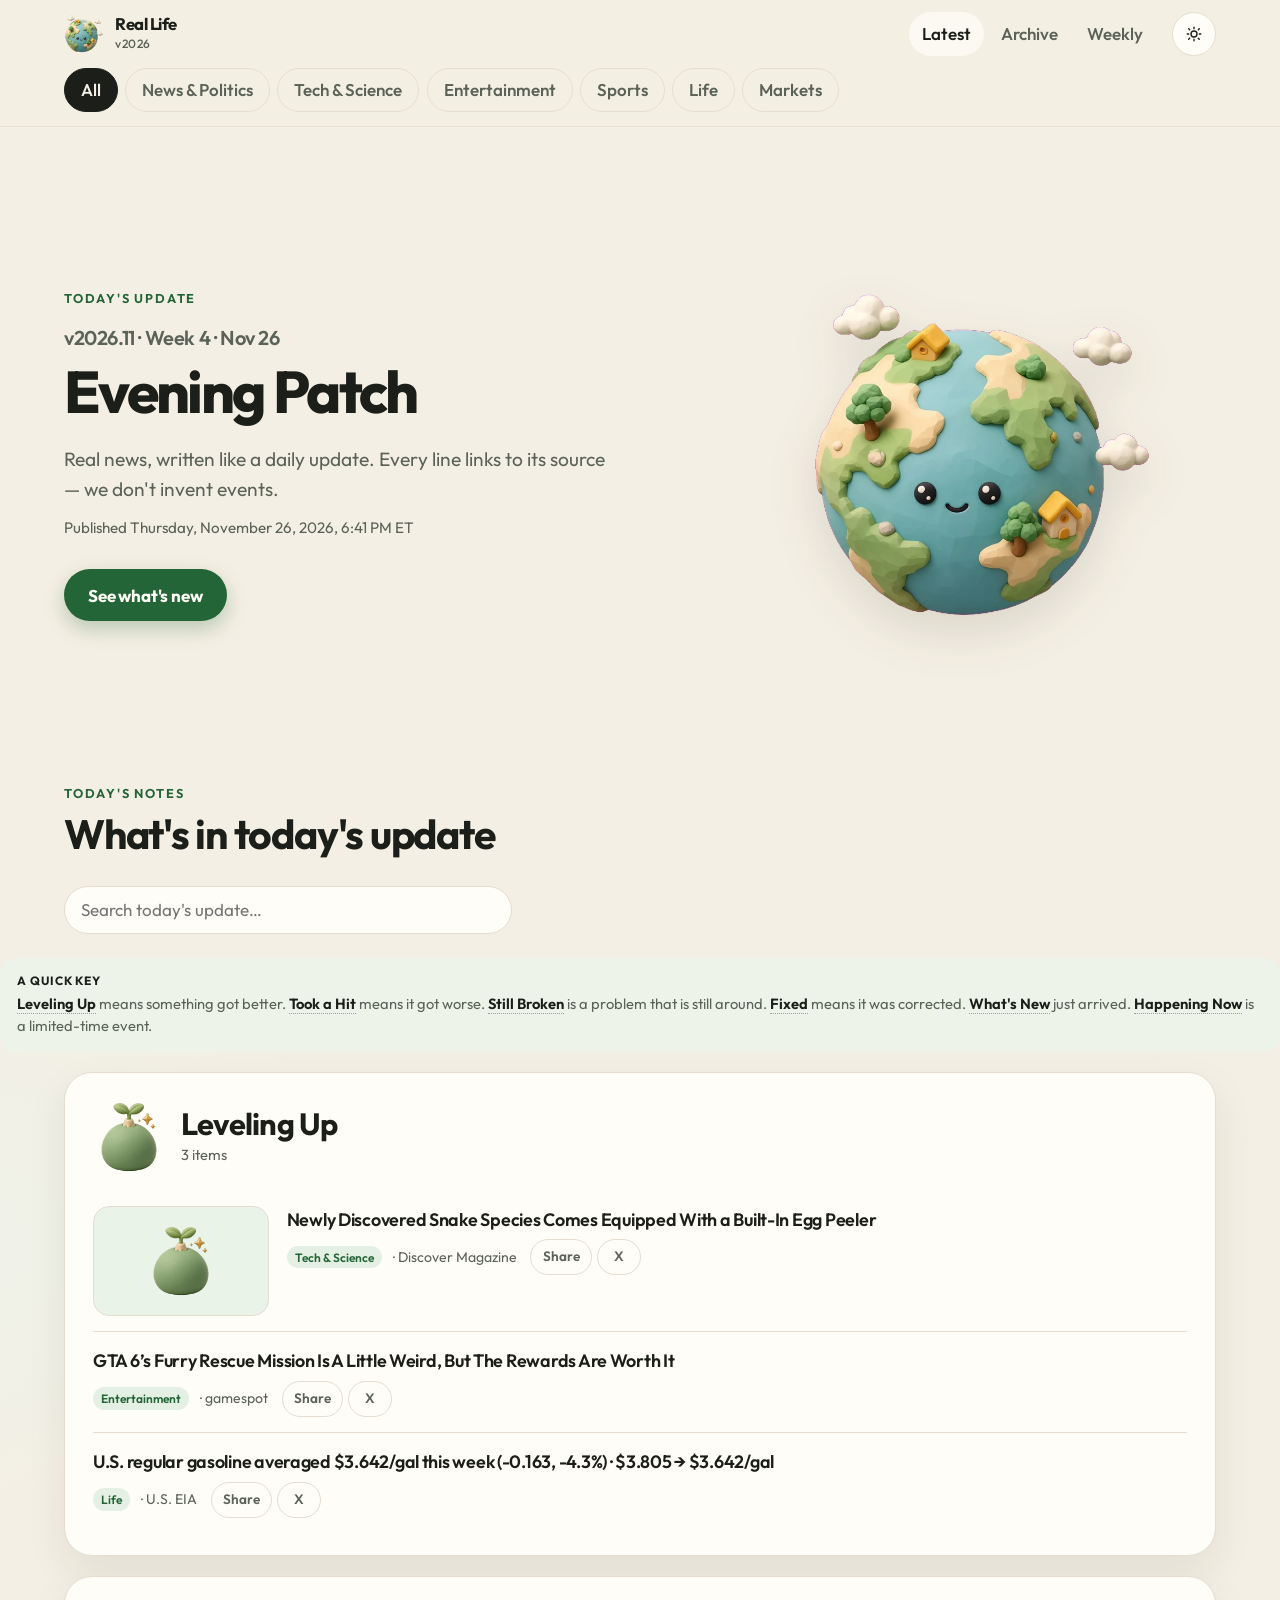
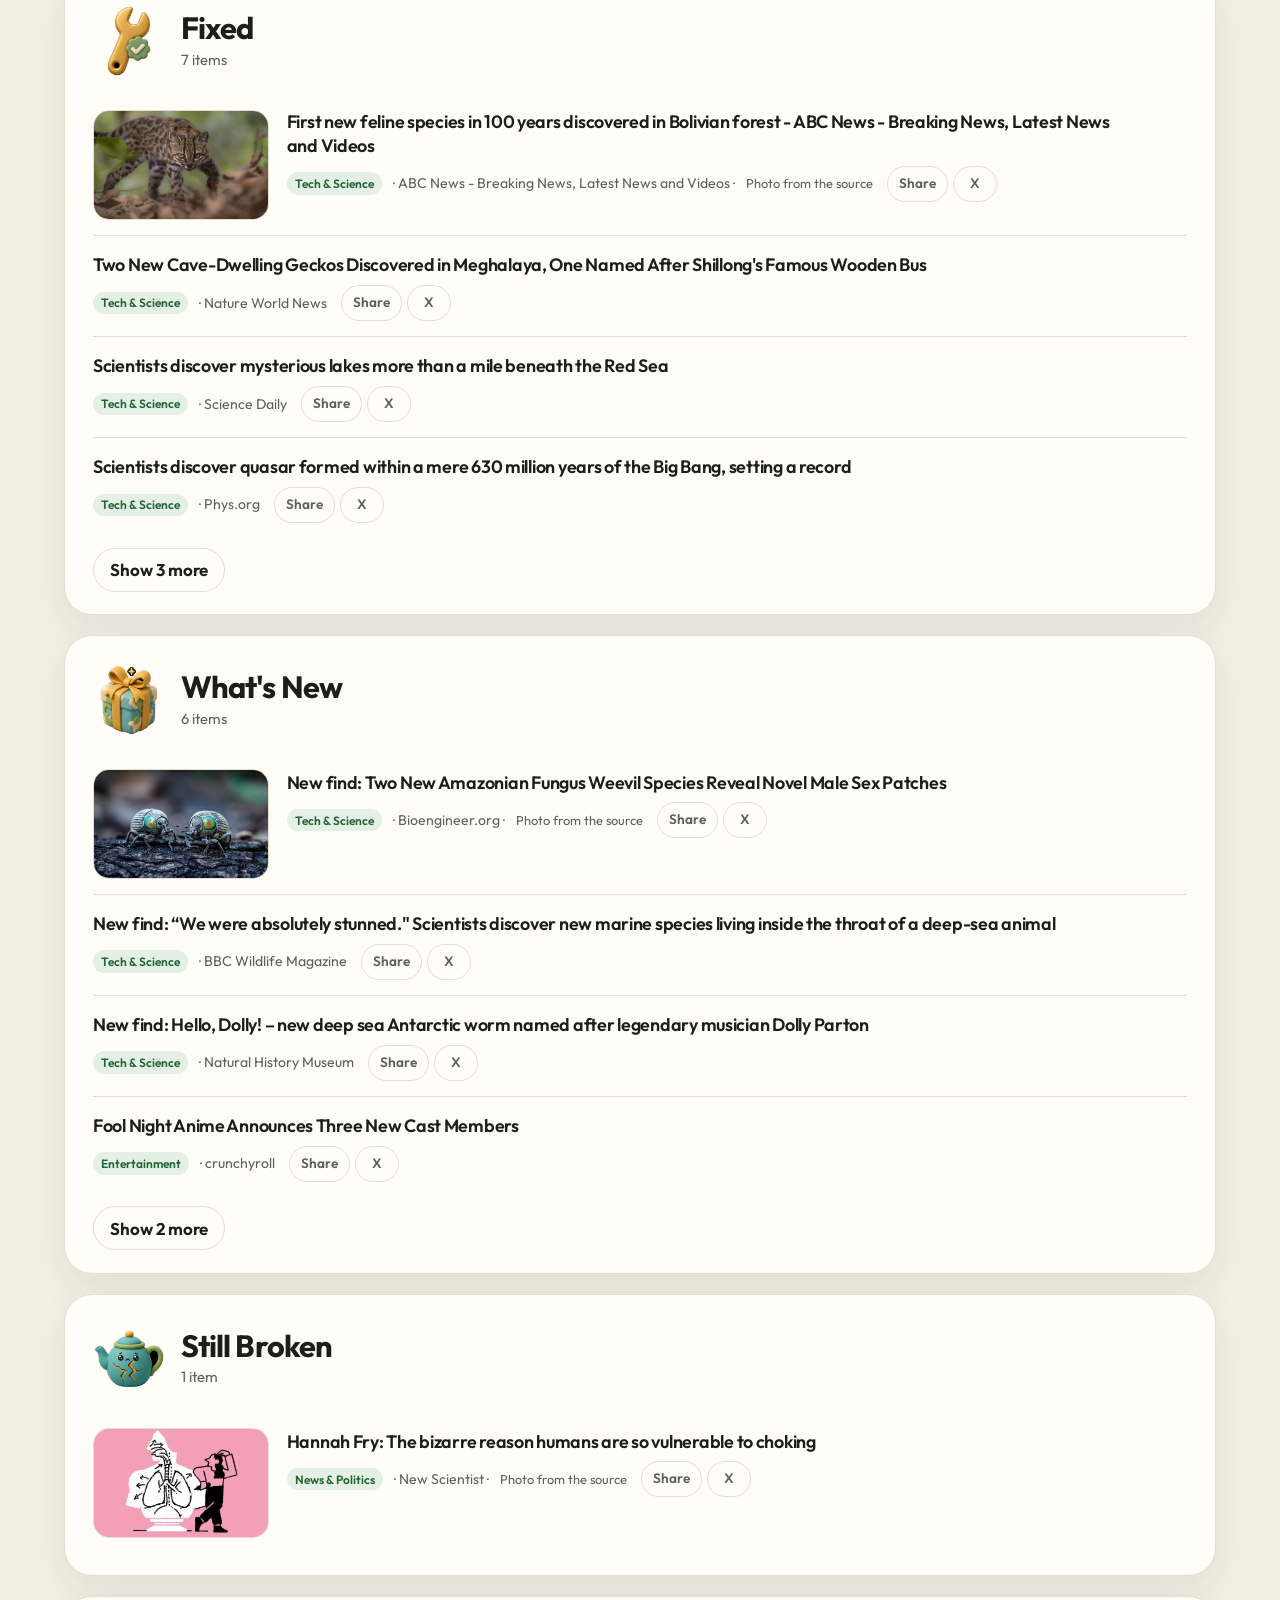
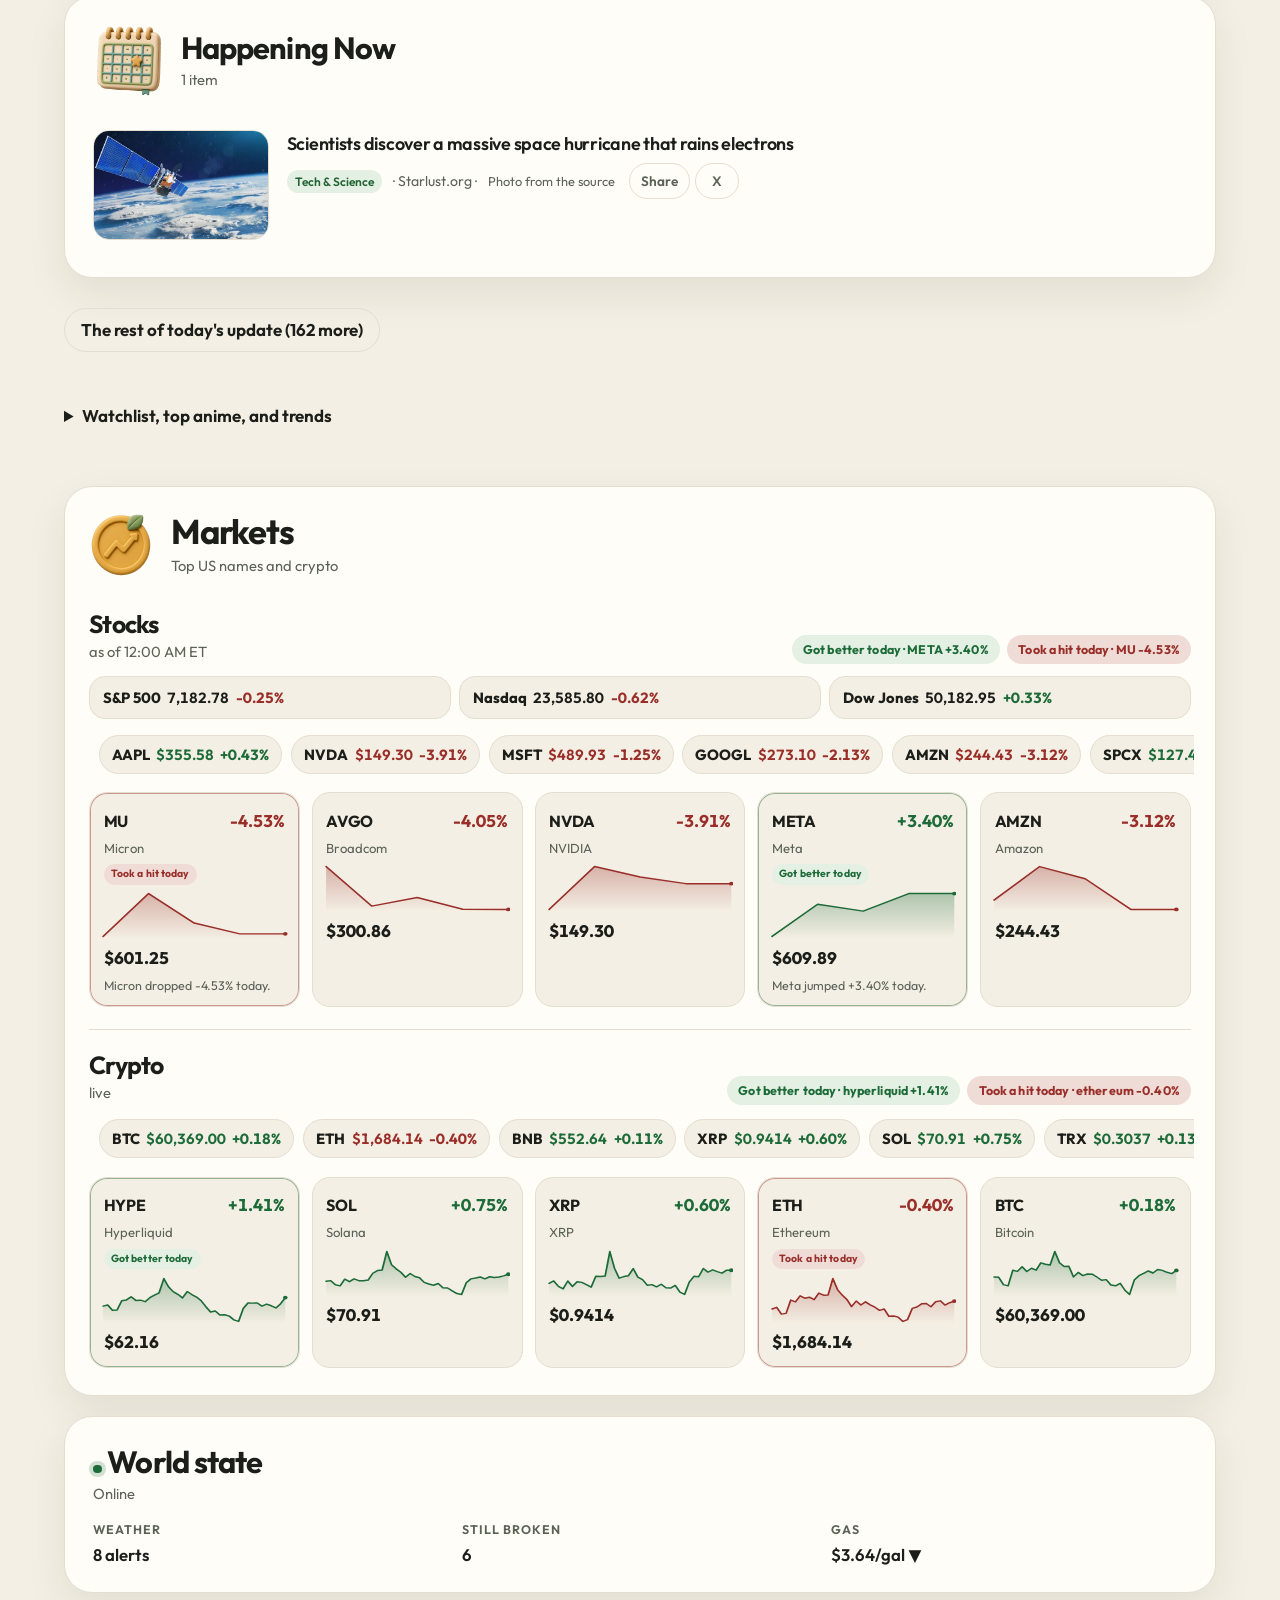
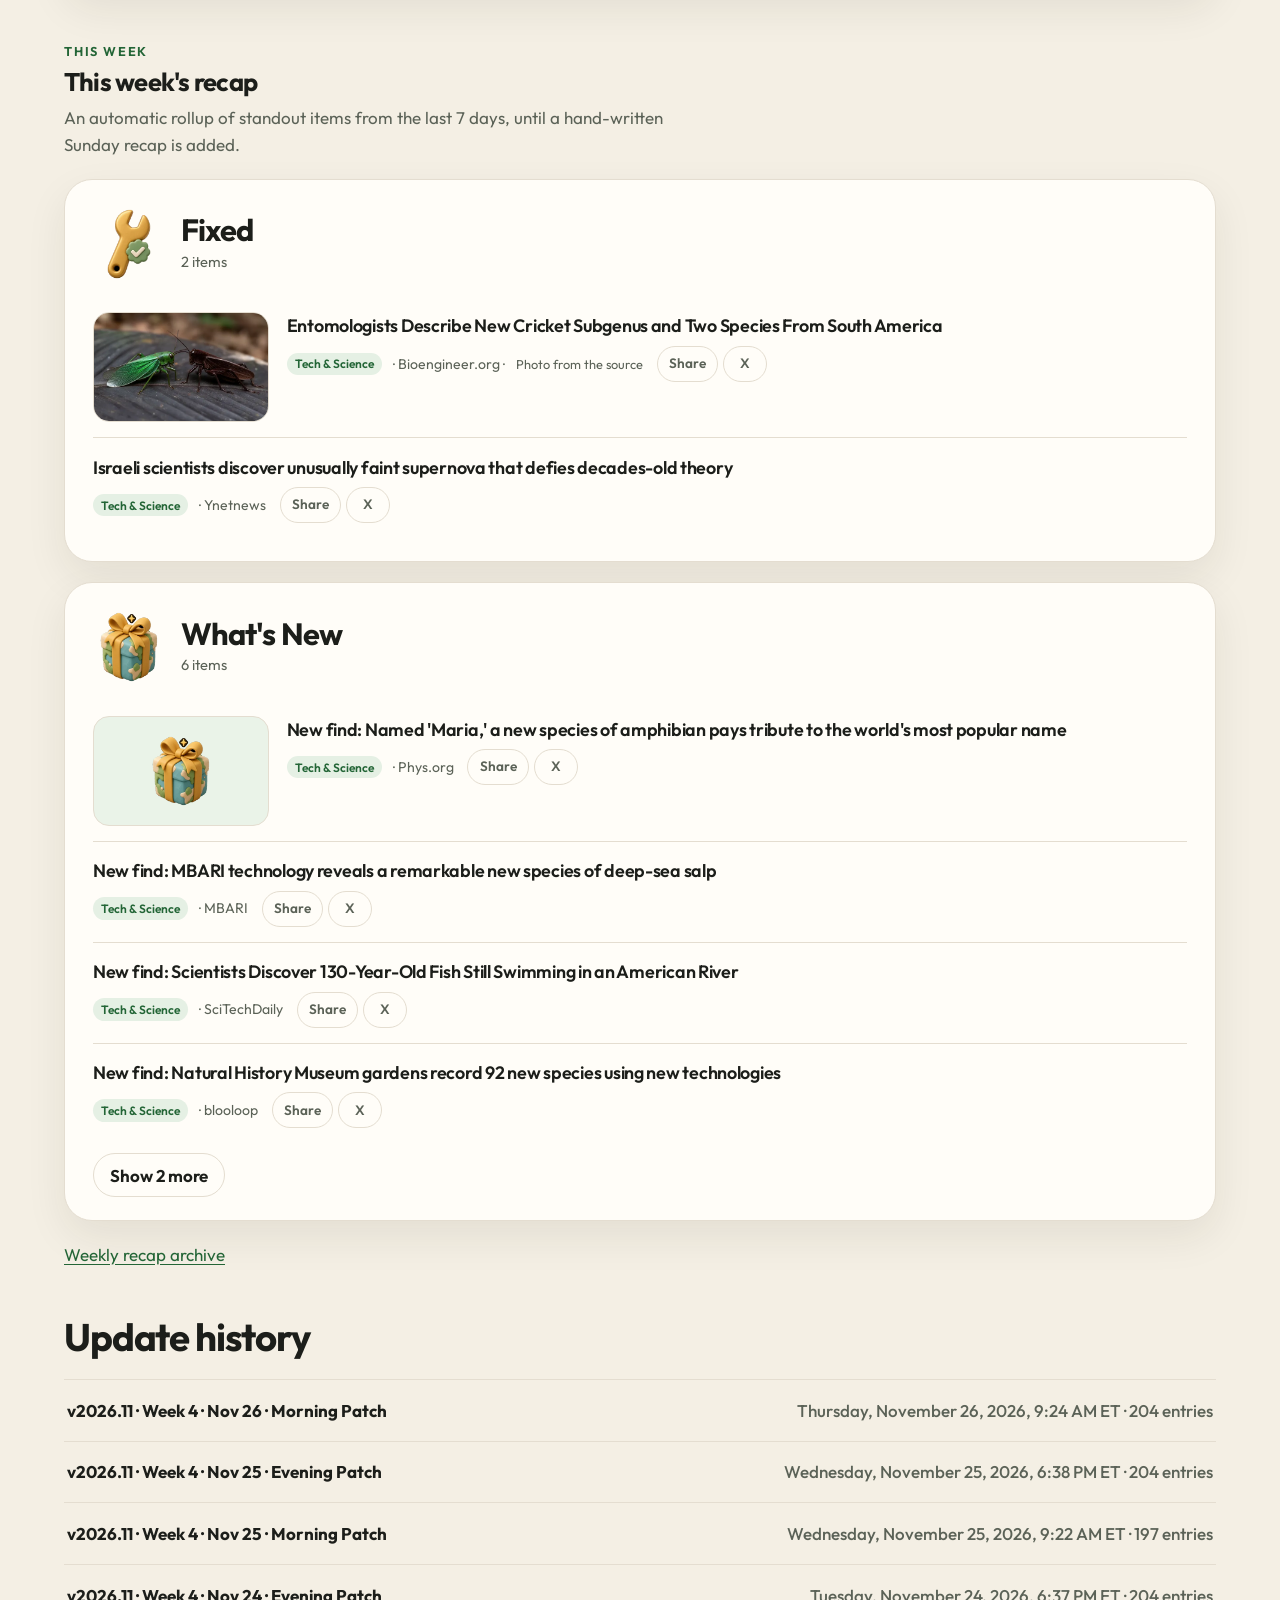
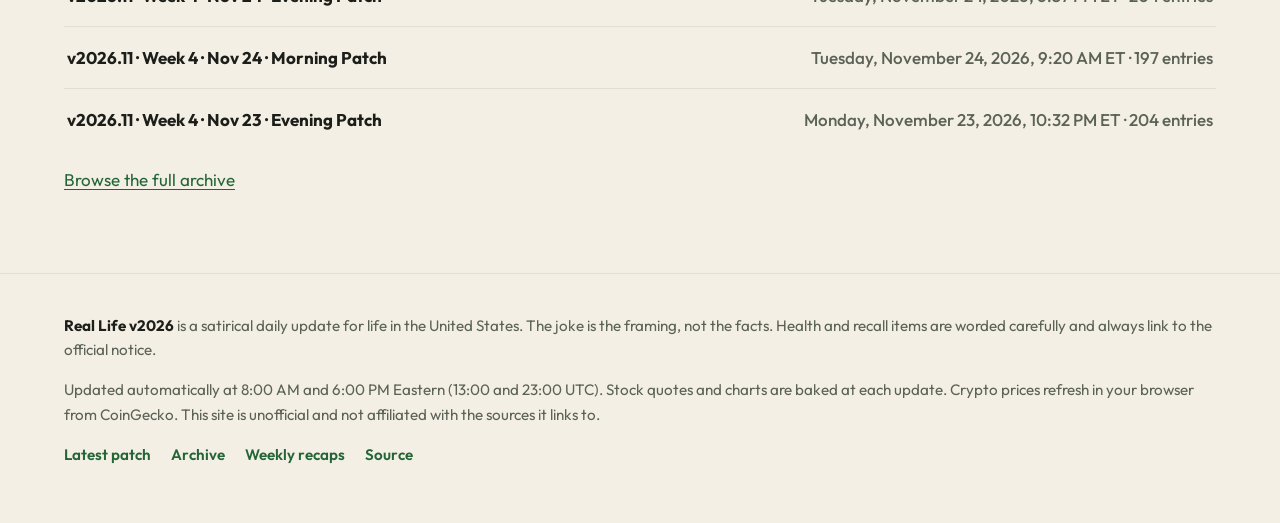
==== commit 4b4ff0d9: "chore: refresh patch notes 2026-11-26T23:43Z" ====
--- a/site/index.html
+++ b/site/index.html
@@ -16,7 +16,7 @@
   <meta name="twitter:title" content="Real Life v2026.11 · Week 4 · Nov 26 · Evening Patch — Today&#x27;s update for America">
   <meta name="twitter:description" content="Today&#x27;s update for v2026.11 · Week 4 · Nov 26 · Evening Patch. Real headlines, written clearly, with every line linked to its source.">
   <meta name="theme-color" content="#f4efe4">
-  <meta property="og:updated_time" content="2026-11-26T17:10:39-05:00">
+  <meta property="og:updated_time" content="2026-11-26T18:41:37-05:00">
   <link rel="icon" id="favicon" href="assets/favicon.svg" type="image/svg+xml">
   <link rel="preconnect" href="https://fonts.googleapis.com">
   <link rel="preconnect" href="https://fonts.gstatic.com" crossorigin>
@@ -64,7 +64,7 @@
       <p class="hero-ed">v2026.11 · Week 4 · Nov 26</p>
       <h1 class="hero-ver">Evening Patch</h1>
       <p class="hero-tag">Real news, written like a daily update. Every line links to its source — we don't invent events.</p>
-      <p class="hero-when">Published Thursday, November 26, 2026, 5:10 PM ET</p>
+      <p class="hero-when">Published Thursday, November 26, 2026, 6:41 PM ET</p>
       <a class="cta" href="#latest">See what's new</a>
     </div>
     <div class="hero-art" id="world-stage">
@@ -92,12 +92,12 @@
       </div>
       <p class="key-legend"><span class="key-legend-label">A quick key</span><span title="Used to be called Buffs">Leveling Up</span> means something got better. <span title="Used to be called Nerfs">Took a Hit</span> means it got worse. <span title="Used to be called Known Bugs">Still Broken</span> is a problem that is still around. <span title="Used to be called Hotfixes or Bug fixes">Fixed</span> means it was corrected. <span title="Used to be called New Content">What's New</span> just arrived. <span title="Used to be called Limited-Time Events">Happening Now</span> is a limited-time event.</p>
       <div id="notes" class="patch-body">
-        <section class="sec-card patch-section sec-up reveal" data-section="Leveling Up"><div class="sec-top"><img class="sec-sprite" src="assets/sprites/up.webp" alt="" width="72" height="72"><div><h2 title="Something got better.">Leveling Up</h2><p class="sec-count" title="Something got better.">2 items</p></div></div><ul class="log"><li class="entry is-lead" id="n-fcba5cf6c464" data-id="fcba5cf6c464" data-filter="Tech &amp; Science" data-section="Leveling Up" data-tier="featured" data-text="newly discovered snake species comes equipped with a built-in egg peeler newly discovered snake species comes equipped with a built-in egg peeler discover magazine tech &amp; science science &amp; nature"><a class="entry-thumb is-fallback" href="https://news.google.com/rss/articles/[base64]?oc=5" rel="noopener noreferrer"><img src="assets/sprites/up.webp" alt="" width="320" height="200" loading="lazy" decoding="async"></a><div class="entry-body"><a href="https://news.google.com/rss/articles/[base64]?oc=5" rel="noopener noreferrer">Newly Discovered Snake Species Comes Equipped With a Built-In Egg Peeler</a><span class="meta"><span class="pill">Tech &amp; Science</span> · Discover Magazine<span class="share-group"><button type="button" class="share" data-share-text="Newly Discovered Snake Species Comes Equipped With a Built-In Egg Peeler" data-share-url="https://news.google.com/rss/articles/[base64]?oc=5" aria-label="Copy this line">Share</button><a class="share-x" href="https://twitter.com/intent/tweet?text=Newly%20Discovered%20Snake%20Species%20Comes%20Equipped%20With%20a%20Built-In%20Egg%20Peeler%20%E2%80%94%20via%20Real%20Life%20v2026%20https%3A//news.google.com/rss/articles/[base64]%3Foc%3D5" target="_blank" rel="noopener noreferrer" aria-label="Share this line on X">X</a></span></span></div></li><li class="entry" id="n-ab10f2058391" data-id="ab10f2058391" data-filter="Life" data-section="Leveling Up" data-tier="featured" data-text="u.s. regular gasoline averaged $3.642/gal this week (-0.163, -4.3%)  ·  $3.805 → $3.642/gal u.s. regular gasoline averaged $3.642/gal this week (-0.163, -4.3%) u.s. eia life gas &amp; grocery"><div class="entry-body"><a href="https://www.eia.gov/petroleum/gasdiesel/" rel="noopener noreferrer">U.S. regular gasoline averaged $3.642/gal this week (-0.163, -4.3%)  ·  $3.805 → $3.642/gal</a><span class="meta"><span class="pill">Life</span> · U.S. EIA<span class="share-group"><button type="button" class="share" data-share-text="U.S. regular gasoline averaged $3.642/gal this week (-0.163, -4.3%)  ·  $3.805 → $3.642/gal" data-share-url="https://www.eia.gov/petroleum/gasdiesel/" aria-label="Copy this line">Share</button><a class="share-x" href="https://twitter.com/intent/tweet?text=U.S.%20regular%20gasoline%20averaged%20%243.642/gal%20this%20week%20%28-0.163%2C%20-4.3%25%29%20%20%C2%B7%20%20%243.805%20%E2%86%92%20%243.642/gal%20%E2%80%94%20via%20Real%20Life%20v2026%20https%3A//www.eia.gov/petroleum/gasdiesel/" target="_blank" rel="noopener noreferrer" aria-label="Share this line on X">X</a></span></span></div></li></ul></section><section class="sec-card patch-section sec-fixed reveal" data-section="Fixed"><div class="sec-top"><img class="sec-sprite" src="assets/sprites/fixed.webp" alt="" width="72" height="72"><div><h2 title="A problem was corrected.">Fixed</h2><p class="sec-count" title="A problem was corrected.">8 items</p></div></div><ul class="log"><li class="entry is-lead" id="n-62531d723cf6" data-id="62531d723cf6" data-filter="Tech &amp; Science" data-section="Fixed" data-tier="featured" data-text="first new feline species in 100 years discovered in bolivian forest - abc news - breaking news, latest news and videos first new feline species in 100 years discovered in bolivian forest - abc news - breaking news, latest news and videos abc news - breaking news, latest news and videos tech &amp; science science &amp; nature"><a class="entry-thumb is-photo" href="https://news.google.com/rss/articles/[base64]?oc=5" rel="noopener noreferrer"><img src="assets/thumbs/62531d723cf6.webp" alt="ABC News - Breaking News, Latest News and Videos" width="320" height="200" loading="lazy" decoding="async"></a><div class="entry-body"><a href="https://news.google.com/rss/articles/[base64]?oc=5" rel="noopener noreferrer">First new feline species in 100 years discovered in Bolivian forest - ABC News - Breaking News, Latest News and Videos</a><span class="meta"><span class="pill">Tech &amp; Science</span> · ABC News - Breaking News, Latest News and Videos · <span class="photo-credit">Photo from the source</span><span class="share-group"><button type="button" class="share" data-share-text="First new feline species in 100 years discovered in Bolivian forest - ABC News - Breaking News, Latest News and Videos" data-share-url="https://news.google.com/rss/articles/[base64]?oc=5" aria-label="Copy this line">Share</button><a class="share-x" href="https://twitter.com/intent/tweet?text=First%20new%20feline%20species%20in%20100%20years%20discovered%20in%20Bolivian%20forest%20-%20ABC%20News%20-%20Breaking%20News%2C%20Latest%20News%20and%20Videos%20%E2%80%94%20via%20Real%20Life%20v2026%20https%3A//news.google.com/rss/articles/[base64]%3Foc%3D5" target="_blank" rel="noopener noreferrer" aria-label="Share this line on X">X</a></span></span></div></li><li class="entry" id="n-f0dcb26e0404" data-id="f0dcb26e0404" data-filter="Tech &amp; Science" data-section="Fixed" data-tier="featured" data-text="two new cave-dwelling geckos discovered in meghalaya, one named after shillong&#x27;s famous wooden bus two new cave-dwelling geckos discovered in meghalaya, one named after shillong&#x27;s famous wooden bus nature world news tech &amp; science science &amp; nature"><div class="entry-body"><a href="https://news.google.com/rss/articles/[base64]?oc=5" rel="noopener noreferrer">Two New Cave-Dwelling Geckos Discovered in Meghalaya, One Named After Shillong&#x27;s Famous Wooden Bus</a><span class="meta"><span class="pill">Tech &amp; Science</span> · Nature World News<span class="share-group"><button type="button" class="share" data-share-text="Two New Cave-Dwelling Geckos Discovered in Meghalaya, One Named After Shillong&#x27;s Famous Wooden Bus" data-share-url="https://news.google.com/rss/articles/[base64]?oc=5" aria-label="Copy this line">Share</button><a class="share-x" href="https://twitter.com/intent/tweet?text=Two%20New%20Cave-Dwelling%20Geckos%20Discovered%20in%20Meghalaya%2C%20One%20Named%20After%20Shillong%27s%20Famous%20Wooden%20Bus%20%E2%80%94%20via%20Real%20Life%20v2026%20https%3A//news.google.com/rss/articles/[base64]%3Foc%3D5" target="_blank" rel="noopener noreferrer" aria-label="Share this line on X">X</a></span></span></div></li><li class="entry" id="n-a33b0a88c347" data-id="a33b0a88c347" data-filter="Tech &amp; Science" data-section="Fixed" data-tier="featured" data-text="scientists discover quasar formed within a mere 630 million years of the big bang, setting a record scientists discover quasar formed within a mere 630 million years of the big bang, setting a record phys.org tech &amp; science science &amp; nature"><div class="entry-body"><a href="https://news.google.com/rss/articles/CBMie0FVX3lxTFBEYVlib0NSYWh0dHpmNEV2YTdIcEtkZVA1SGExcWUxRnRyWnlEYzJTWXhtUFNua3hFMHdGcXhlSXlsbjhVaEd1NE5XVjNYMWVfeWJydV9lZUwxb1BpazhpbTNkT1Y5Ri0wOV8yZGVVRlNaaHB3cXRaWTJQbw?oc=5" rel="noopener noreferrer">Scientists discover quasar formed within a mere 630 million years of the Big Bang, setting a record</a><span class="meta"><span class="pill">Tech &amp; Science</span> · Phys.org<span class="share-group"><button type="button" class="share" data-share-text="Scientists discover quasar formed within a mere 630 million years of the Big Bang, setting a record" data-share-url="https://news.google.com/rss/articles/CBMie0FVX3lxTFBEYVlib0NSYWh0dHpmNEV2YTdIcEtkZVA1SGExcWUxRnRyWnlEYzJTWXhtUFNua3hFMHdGcXhlSXlsbjhVaEd1NE5XVjNYMWVfeWJydV9lZUwxb1BpazhpbTNkT1Y5Ri0wOV8yZGVVRlNaaHB3cXRaWTJQbw?oc=5" aria-label="Copy this line">Share</button><a class="share-x" href="https://twitter.com/intent/tweet?text=Scientists%20discover%20quasar%20formed%20within%20a%20mere%20630%20million%20years%20of%20the%20Big%20Bang%2C%20setting%20a%20record%20%E2%80%94%20via%20Real%20Life%20v2026%20https%3A//news.google.com/rss/articles/CBMie0FVX3lxTFBEYVlib0NSYWh0dHpmNEV2YTdIcEtkZVA1SGExcWUxRnRyWnlEYzJTWXhtUFNua3hFMHdGcXhlSXlsbjhVaEd1NE5XVjNYMWVfeWJydV9lZUwxb1BpazhpbTNkT1Y5Ri0wOV8yZGVVRlNaaHB3cXRaWTJQbw%3Foc%3D5" target="_blank" rel="noopener noreferrer" aria-label="Share this line on X">X</a></span></span></div></li><li class="entry" id="n-f0c1f1f7f1a3" data-id="f0c1f1f7f1a3" data-filter="Tech &amp; Science" data-section="Fixed" data-tier="featured" data-text="scientists discover mysterious lakes more than a mile beneath the red sea scientists discover mysterious lakes more than a mile beneath the red sea science daily tech &amp; science science &amp; nature"><div class="entry-body"><a href="https://news.google.com/rss/articles/CBMib0FVX3lxTFA3MkhiWjFZQWhiTWlDODhFVDl3bDg5VEZLSXJCaTllc0hxV3F2cnVIVEFrcjhMZXRTYnRvM09iSDU2dTU3dDdmd2MtVXZvY1NGZ2tEeWtYWU9Gbk1IcmRDdUw4eU1HTkZzYWQ3dHZFSQ?oc=5" rel="noopener noreferrer">Scientists discover mysterious lakes more than a mile beneath the Red Sea</a><span class="meta"><span class="pill">Tech &amp; Science</span> · Science Daily<span class="share-group"><button type="button" class="share" data-share-text="Scientists discover mysterious lakes more than a mile beneath the Red Sea" data-share-url="https://news.google.com/rss/articles/CBMib0FVX3lxTFA3MkhiWjFZQWhiTWlDODhFVDl3bDg5VEZLSXJCaTllc0hxV3F2cnVIVEFrcjhMZXRTYnRvM09iSDU2dTU3dDdmd2MtVXZvY1NGZ2tEeWtYWU9Gbk1IcmRDdUw4eU1HTkZzYWQ3dHZFSQ?oc=5" aria-label="Copy this line">Share</button><a class="share-x" href="https://twitter.com/intent/tweet?text=Scientists%20discover%20mysterious%20lakes%20more%20than%20a%20mile%20beneath%20the%20Red%20Sea%20%E2%80%94%20via%20Real%20Life%20v2026%20https%3A//news.google.com/rss/articles/CBMib0FVX3lxTFA3MkhiWjFZQWhiTWlDODhFVDl3bDg5VEZLSXJCaTllc0hxV3F2cnVIVEFrcjhMZXRTYnRvM09iSDU2dTU3dDdmd2MtVXZvY1NGZ2tEeWtYWU9Gbk1IcmRDdUw4eU1HTkZzYWQ3dHZFSQ%3Foc%3D5" target="_blank" rel="noopener noreferrer" aria-label="Share this line on X">X</a></span></span></div></li><li class="entry is-extra" id="n-f081067d40ca" data-id="f081067d40ca" data-filter="News &amp; Politics" data-section="Fixed" data-tier="featured" data-text="katie miller shares bizarre theory for declining us birth rate katie miller shares bizarre theory for declining us birth rate the independent news &amp; politics news"><div class="entry-body"><a href="https://news.google.com/rss/articles/[base64]?oc=5" rel="noopener noreferrer">Katie Miller shares bizarre theory for declining US birth rate</a><span class="meta"><span class="pill">News &amp; Politics</span> · The Independent<span class="share-group"><button type="button" class="share" data-share-text="Katie Miller shares bizarre theory for declining US birth rate" data-share-url="https://news.google.com/rss/articles/[base64]?oc=5" aria-label="Copy this line">Share</button><a class="share-x" href="https://twitter.com/intent/tweet?text=Katie%20Miller%20shares%20bizarre%20theory%20for%20declining%20US%20birth%20rate%20%E2%80%94%20via%20Real%20Life%20v2026%20https%3A//news.google.com/rss/articles/[base64]%3Foc%3D5" target="_blank" rel="noopener noreferrer" aria-label="Share this line on X">X</a></span></span></div></li><li class="entry is-extra" id="n-2a4b28334872" data-id="2a4b28334872" data-filter="News &amp; Politics" data-section="Fixed" data-tier="featured" data-text="scientists discover 130-year-old fish still swimming in an american river scientists discover 130-year-old fish still swimming in an american river scitechdaily news &amp; politics news"><div class="entry-body"><a href="https://news.google.com/rss/articles/[base64]?oc=5" rel="noopener noreferrer">Scientists Discover 130-Year-Old Fish Still Swimming in an American River</a><span class="meta"><span class="pill">News &amp; Politics</span> · SciTechDaily<span class="share-group"><button type="button" class="share" data-share-text="Scientists Discover 130-Year-Old Fish Still Swimming in an American River" data-share-url="https://news.google.com/rss/articles/[base64]?oc=5" aria-label="Copy this line">Share</button><a class="share-x" href="https://twitter.com/intent/tweet?text=Scientists%20Discover%20130-Year-Old%20Fish%20Still%20Swimming%20in%20an%20American%20River%20%E2%80%94%20via%20Real%20Life%20v2026%20https%3A//news.google.com/rss/articles/[base64]%3Foc%3D5" target="_blank" rel="noopener noreferrer" aria-label="Share this line on X">X</a></span></span></div></li><li class="entry is-extra" id="n-ba107006134e" data-id="ba107006134e" data-filter="News &amp; Politics" data-section="Fixed" data-tier="featured" data-text="georgia tech couple clears up viral televised argument during football game georgia tech couple clears up viral televised argument during football game the guardian news &amp; politics news"><div class="entry-body"><a href="https://news.google.com/rss/articles/[base64]?oc=5" rel="noopener noreferrer">Georgia Tech couple clears up viral televised argument during football game</a><span class="meta"><span class="pill">News &amp; Politics</span> · The Guardian<span class="share-group"><button type="button" class="share" data-share-text="Georgia Tech couple clears up viral televised argument during football game" data-share-url="https://news.google.com/rss/articles/[base64]?oc=5" aria-label="Copy this line">Share</button><a class="share-x" href="https://twitter.com/intent/tweet?text=Georgia%20Tech%20couple%20clears%20up%20viral%20televised%20argument%20during%20football%20game%20%E2%80%94%20via%20Real%20Life%20v2026%20https%3A//news.google.com/rss/articles/[base64]%3Foc%3D5" target="_blank" rel="noopener noreferrer" aria-label="Share this line on X">X</a></span></span></div></li><li class="entry is-extra" id="n-1837ea1e9f23" data-id="1837ea1e9f23" data-filter="News &amp; Politics" data-section="Fixed" data-tier="featured" data-text="see motorcycle passenger’s viral cricket catch see motorcycle passenger’s viral cricket catch al jazeera news &amp; politics news"><div class="entry-body"><a href="https://news.google.com/rss/articles/[base64]?oc=5" rel="noopener noreferrer">See motorcycle passenger’s viral cricket catch</a><span class="meta"><span class="pill">News &amp; Politics</span> · Al Jazeera<span class="share-group"><button type="button" class="share" data-share-text="See motorcycle passenger’s viral cricket catch" data-share-url="https://news.google.com/rss/articles/[base64]?oc=5" aria-label="Copy this line">Share</button><a class="share-x" href="https://twitter.com/intent/tweet?text=See%20motorcycle%20passenger%E2%80%99s%20viral%20cricket%20catch%20%E2%80%94%20via%20Real%20Life%20v2026%20https%3A//news.google.com/rss/articles/[base64]%3Foc%3D5" target="_blank" rel="noopener noreferrer" aria-label="Share this line on X">X</a></span></span></div></li></ul><button type="button" class="expand" aria-expanded="false" data-more-label="Show 4 more">Show 4 more</button></section><section class="sec-card patch-section sec-new reveal" data-section="What&#x27;s New"><div class="sec-top"><img class="sec-sprite" src="assets/sprites/new.webp" alt="" width="72" height="72"><div><h2 title="Something arrived or started.">What&#x27;s New</h2><p class="sec-count" title="Something arrived or started.">7 items</p></div></div><ul class="log"><li class="entry is-lead" id="n-3f297f20564c" data-id="3f297f20564c" data-filter="Tech &amp; Science" data-section="What&#x27;s New" data-tier="featured" data-text="new find: two new amazonian fungus weevil species reveal novel male sex patches two new amazonian fungus weevil species reveal novel male sex patches bioengineer.org tech &amp; science science &amp; nature"><a class="entry-thumb is-photo" href="https://news.google.com/rss/articles/[base64]?oc=5" rel="noopener noreferrer"><img src="assets/thumbs/3f297f20564c.webp" alt="Bioengineer.org" width="320" height="200" loading="lazy" decoding="async"></a><div class="entry-body"><a href="https://news.google.com/rss/articles/[base64]?oc=5" rel="noopener noreferrer">New find: Two New Amazonian Fungus Weevil Species Reveal Novel Male Sex Patches</a><span class="meta"><span class="pill">Tech &amp; Science</span> · Bioengineer.org · <span class="photo-credit">Photo from the source</span><span class="share-group"><button type="button" class="share" data-share-text="New find: Two New Amazonian Fungus Weevil Species Reveal Novel Male Sex Patches" data-share-url="https://news.google.com/rss/articles/[base64]?oc=5" aria-label="Copy this line">Share</button><a class="share-x" href="https://twitter.com/intent/tweet?text=New%20find%3A%20Two%20New%20Amazonian%20Fungus%20Weevil%20Species%20Reveal%20Novel%20Male%20Sex%20Patches%20%E2%80%94%20via%20Real%20Life%20v2026%20https%3A//news.google.com/rss/articles/[base64]%3Foc%3D5" target="_blank" rel="noopener noreferrer" aria-label="Share this line on X">X</a></span></span></div></li><li class="entry" id="n-adea43240978" data-id="adea43240978" data-filter="Tech &amp; Science" data-section="What&#x27;s New" data-tier="featured" data-text="new find: “we were absolutely stunned.&quot; scientists discover new marine species living inside the throat of a deep-sea animal “we were absolutely stunned.&quot; scientists discover new marine species living inside the throat of a deep-sea animal bbc wildlife magazine tech &amp; science science &amp; nature"><div class="entry-body"><a href="https://news.google.com/rss/articles/[base64]?oc=5" rel="noopener noreferrer">New find: “We were absolutely stunned.&quot; Scientists discover new marine species living inside the throat of a deep-sea animal</a><span class="meta"><span class="pill">Tech &amp; Science</span> · BBC Wildlife Magazine<span class="share-group"><button type="button" class="share" data-share-text="New find: “We were absolutely stunned.&quot; Scientists discover new marine species living inside the throat of a deep-sea animal" data-share-url="https://news.google.com/rss/articles/[base64]?oc=5" aria-label="Copy this line">Share</button><a class="share-x" href="https://twitter.com/intent/tweet?text=New%20find%3A%20%E2%80%9CWe%20were%20absolutely%20stunned.%22%20Scientists%20discover%20new%20marine%20species%20living%20inside%20the%20throat%20of%20a%20deep-sea%20animal%20%E2%80%94%20via%20Real%20Life%20v2026%20https%3A//news.google.com/rss/articles/[base64]%3Foc%3D5" target="_blank" rel="noopener noreferrer" aria-label="Share this line on X">X</a></span></span></div></li><li class="entry" id="n-f12a93e8aa23" data-id="f12a93e8aa23" data-filter="Tech &amp; Science" data-section="What&#x27;s New" data-tier="featured" data-text="new find: hello, dolly! – new deep sea antarctic worm named after legendary musician dolly parton hello, dolly! – new deep sea antarctic worm named after legendary musician dolly parton natural history museum tech &amp; science science &amp; nature"><div class="entry-body"><a href="https://news.google.com/rss/articles/[base64]?oc=5" rel="noopener noreferrer">New find: Hello, Dolly! – new deep sea Antarctic worm named after legendary musician Dolly Parton</a><span class="meta"><span class="pill">Tech &amp; Science</span> · Natural History Museum<span class="share-group"><button type="button" class="share" data-share-text="New find: Hello, Dolly! – new deep sea Antarctic worm named after legendary musician Dolly Parton" data-share-url="https://news.google.com/rss/articles/[base64]?oc=5" aria-label="Copy this line">Share</button><a class="share-x" href="https://twitter.com/intent/tweet?text=New%20find%3A%20Hello%2C%20Dolly%21%20%E2%80%93%20new%20deep%20sea%20Antarctic%20worm%20named%20after%20legendary%20musician%20Dolly%20Parton%20%E2%80%94%20via%20Real%20Life%20v2026%20https%3A//news.google.com/rss/articles/[base64]%3Foc%3D5" target="_blank" rel="noopener noreferrer" aria-label="Share this line on X">X</a></span></span></div></li><li class="entry" id="n-72a3e4eb4b55" data-id="72a3e4eb4b55" data-filter="Entertainment" data-section="What&#x27;s New" data-tier="featured" data-text="supporting cast pair for &#x27;fool night&#x27; announced supporting cast pair for &#x27;fool night&#x27; announced mal entertainment anime &amp; manga"><div class="entry-body"><a href="https://myanimelist.net/news/74983696?_location=rss" rel="noopener noreferrer">Supporting Cast Pair for &#x27;Fool Night&#x27; Announced</a><span class="meta"><span class="pill">Entertainment</span> · mal<span class="share-group"><button type="button" class="share" data-share-text="Supporting Cast Pair for &#x27;Fool Night&#x27; Announced" data-share-url="https://myanimelist.net/news/74983696?_location=rss" aria-label="Copy this line">Share</button><a class="share-x" href="https://twitter.com/intent/tweet?text=Supporting%20Cast%20Pair%20for%20%27Fool%20Night%27%20Announced%20%E2%80%94%20via%20Real%20Life%20v2026%20https%3A//myanimelist.net/news/74983696%3F_location%3Drss" target="_blank" rel="noopener noreferrer" aria-label="Share this line on X">X</a></span></span></div></li><li class="entry is-extra" id="n-0095771c9948" data-id="0095771c9948" data-filter="Entertainment" data-section="What&#x27;s New" data-tier="featured" data-text="‘fool night’ review: a cyberpunk anime full of heartbreak and intrigue ‘fool night’ review: a cyberpunk anime full of heartbreak and intrigue what&#x27;s on netflix entertainment anime &amp; manga"><div class="entry-body"><a href="https://news.google.com/rss/articles/CBMie0FVX3lxTE5OWHgyVDlyUFZYU1RfMl84UFY4b3o4ckRtNUpBdGxwR29CdHItWjVRalJCUmJ5LVNlMEFLcjBpdFl3Tms5cFdFRERBVmdtMGtBYWhLZHd0X1RVX2RGb05YRWwwTmFkUUd1b2dZUzVVSjZieGNWTWQ1QnJKcw?oc=5" rel="noopener noreferrer">‘Fool Night’ Review: A Cyberpunk Anime Full of Heartbreak and Intrigue</a><span class="meta"><span class="pill">Entertainment</span> · What&#x27;s on Netflix<span class="share-group"><button type="button" class="share" data-share-text="‘Fool Night’ Review: A Cyberpunk Anime Full of Heartbreak and Intrigue" data-share-url="https://news.google.com/rss/articles/CBMie0FVX3lxTE5OWHgyVDlyUFZYU1RfMl84UFY4b3o4ckRtNUpBdGxwR29CdHItWjVRalJCUmJ5LVNlMEFLcjBpdFl3Tms5cFdFRERBVmdtMGtBYWhLZHd0X1RVX2RGb05YRWwwTmFkUUd1b2dZUzVVSjZieGNWTWQ1QnJKcw?oc=5" aria-label="Copy this line">Share</button><a class="share-x" href="https://twitter.com/intent/tweet?text=%E2%80%98Fool%20Night%E2%80%99%20Review%3A%20A%20Cyberpunk%20Anime%20Full%20of%20Heartbreak%20and%20Intrigue%20%E2%80%94%20via%20Real%20Life%20v2026%20https%3A//news.google.com/rss/articles/CBMie0FVX3lxTE5OWHgyVDlyUFZYU1RfMl84UFY4b3o4ckRtNUpBdGxwR29CdHItWjVRalJCUmJ5LVNlMEFLcjBpdFl3Tms5cFdFRERBVmdtMGtBYWhLZHd0X1RVX2RGb05YRWwwTmFkUUd1b2dZUzVVSjZieGNWTWQ1QnJKcw%3Foc%3D5" target="_blank" rel="noopener noreferrer" aria-label="Share this line on X">X</a></span></span></div></li><li class="entry is-extra" id="n-76e792f095f6" data-id="76e792f095f6" data-filter="Tech &amp; Science" data-section="What&#x27;s New" data-tier="featured" data-text="new find: astronomers discover the most distant and ancient supermassive black hole-powered quasar in the universe astronomers discover the most distant and ancient supermassive black hole-powered quasar in the universe space tech &amp; science science &amp; nature"><div class="entry-body"><a href="https://news.google.com/rss/articles/[base64]?oc=5" rel="noopener noreferrer">New find: Astronomers discover the most distant and ancient supermassive black hole-powered quasar in the universe</a><span class="meta"><span class="pill">Tech &amp; Science</span> · Space<span class="share-group"><button type="button" class="share" data-share-text="New find: Astronomers discover the most distant and ancient supermassive black hole-powered quasar in the universe" data-share-url="https://news.google.com/rss/articles/[base64]?oc=5" aria-label="Copy this line">Share</button><a class="share-x" href="https://twitter.com/intent/tweet?text=New%20find%3A%20Astronomers%20discover%20the%20most%20distant%20and%20ancient%20supermassive%20black%20hole-powered%20quasar%20in%20the%20universe%20%E2%80%94%20via%20Real%20Life%20v2026%20https%3A//news.google.com/rss/articles/[base64]%3Foc%3D5" target="_blank" rel="noopener noreferrer" aria-label="Share this line on X">X</a></span></span></div></li><li class="entry is-extra" id="n-303a8252e980" data-id="303a8252e980" data-filter="Tech &amp; Science" data-section="What&#x27;s New" data-tier="featured" data-text="new find: scientists sequenced a whale&#x27;s entire genome using drones and whale snot scientists sequenced a whale&#x27;s entire genome using drones and whale snot npr science tech &amp; science science &amp; nature"><div class="entry-body"><a href="https://www.npr.org/2026/11/21/nx-s1-6044816/scientists-sequenced-a-whales-entire-genome-using-drones-and-whale-snot" rel="noopener noreferrer">New find: Scientists sequenced a whale&#x27;s entire genome using drones and whale snot</a><span class="meta"><span class="pill">Tech &amp; Science</span> · npr science<span class="share-group"><button type="button" class="share" data-share-text="New find: Scientists sequenced a whale&#x27;s entire genome using drones and whale snot" data-share-url="https://www.npr.org/2026/11/21/nx-s1-6044816/scientists-sequenced-a-whales-entire-genome-using-drones-and-whale-snot" aria-label="Copy this line">Share</button><a class="share-x" href="https://twitter.com/intent/tweet?text=New%20find%3A%20Scientists%20sequenced%20a%20whale%27s%20entire%20genome%20using%20drones%20and%20whale%20snot%20%E2%80%94%20via%20Real%20Life%20v2026%20https%3A//www.npr.org/2026/11/21/nx-s1-6044816/scientists-sequenced-a-whales-entire-genome-using-drones-and-whale-snot" target="_blank" rel="noopener noreferrer" aria-label="Share this line on X">X</a></span></span></div></li></ul><button type="button" class="expand" aria-expanded="false" data-more-label="Show 3 more">Show 3 more</button></section><section class="sec-card patch-section sec-now reveal" data-section="Happening Now"><div class="sec-top"><img class="sec-sprite" src="assets/sprites/now.webp" alt="" width="72" height="72"><div><h2 title="A limited-time event or alert.">Happening Now</h2><p class="sec-count" title="A limited-time event or alert.">1 item</p></div></div><ul class="log"><li class="entry is-lead" id="n-618e14927c77" data-id="618e14927c77" data-filter="Tech &amp; Science" data-section="Happening Now" data-tier="featured" data-text="scientists discover a massive space hurricane that rains electrons scientists discover a massive space hurricane that rains electrons starlust.org tech &amp; science science &amp; nature"><a class="entry-thumb is-photo" href="https://news.google.com/rss/articles/[base64]?oc=5" rel="noopener noreferrer"><img src="assets/thumbs/618e14927c77.webp" alt="Starlust.org" width="320" height="200" loading="lazy" decoding="async"></a><div class="entry-body"><a href="https://news.google.com/rss/articles/[base64]?oc=5" rel="noopener noreferrer">Scientists discover a massive space hurricane that rains electrons</a><span class="meta"><span class="pill">Tech &amp; Science</span> · Starlust.org · <span class="photo-credit">Photo from the source</span><span class="share-group"><button type="button" class="share" data-share-text="Scientists discover a massive space hurricane that rains electrons" data-share-url="https://news.google.com/rss/articles/[base64]?oc=5" aria-label="Copy this line">Share</button><a class="share-x" href="https://twitter.com/intent/tweet?text=Scientists%20discover%20a%20massive%20space%20hurricane%20that%20rains%20electrons%20%E2%80%94%20via%20Real%20Life%20v2026%20https%3A//news.google.com/rss/articles/[base64]%3Foc%3D5" target="_blank" rel="noopener noreferrer" aria-label="Share this line on X">X</a></span></span></div></li></ul></section>
+        <section class="sec-card patch-section sec-up reveal" data-section="Leveling Up"><div class="sec-top"><img class="sec-sprite" src="assets/sprites/up.webp" alt="" width="72" height="72"><div><h2 title="Something got better.">Leveling Up</h2><p class="sec-count" title="Something got better.">3 items</p></div></div><ul class="log"><li class="entry is-lead" id="n-fcba5cf6c464" data-id="fcba5cf6c464" data-filter="Tech &amp; Science" data-section="Leveling Up" data-tier="featured" data-text="newly discovered snake species comes equipped with a built-in egg peeler newly discovered snake species comes equipped with a built-in egg peeler discover magazine tech &amp; science science &amp; nature"><a class="entry-thumb is-fallback" href="https://news.google.com/rss/articles/[base64]?oc=5" rel="noopener noreferrer"><img src="assets/sprites/up.webp" alt="" width="320" height="200" loading="lazy" decoding="async"></a><div class="entry-body"><a href="https://news.google.com/rss/articles/[base64]?oc=5" rel="noopener noreferrer">Newly Discovered Snake Species Comes Equipped With a Built-In Egg Peeler</a><span class="meta"><span class="pill">Tech &amp; Science</span> · Discover Magazine<span class="share-group"><button type="button" class="share" data-share-text="Newly Discovered Snake Species Comes Equipped With a Built-In Egg Peeler" data-share-url="https://news.google.com/rss/articles/[base64]?oc=5" aria-label="Copy this line">Share</button><a class="share-x" href="https://twitter.com/intent/tweet?text=Newly%20Discovered%20Snake%20Species%20Comes%20Equipped%20With%20a%20Built-In%20Egg%20Peeler%20%E2%80%94%20via%20Real%20Life%20v2026%20https%3A//news.google.com/rss/articles/[base64]%3Foc%3D5" target="_blank" rel="noopener noreferrer" aria-label="Share this line on X">X</a></span></span></div></li><li class="entry" id="n-b04ad479069f" data-id="b04ad479069f" data-filter="Entertainment" data-section="Leveling Up" data-tier="featured" data-text="gta 6’s furry rescue mission is a little weird, but the rewards are worth it gta 6’s furry rescue mission is a little weird, but the rewards are worth it gamespot entertainment gaming"><div class="entry-body"><a href="https://www.gamespot.com/articles/gta-6-furry-rescue-mission-is-a-little-weird-but-the-rewards-are-worth-it/" rel="noopener noreferrer">GTA 6’s Furry Rescue Mission Is A Little Weird, But The Rewards Are Worth It</a><span class="meta"><span class="pill">Entertainment</span> · gamespot<span class="share-group"><button type="button" class="share" data-share-text="GTA 6’s Furry Rescue Mission Is A Little Weird, But The Rewards Are Worth It" data-share-url="https://www.gamespot.com/articles/gta-6-furry-rescue-mission-is-a-little-weird-but-the-rewards-are-worth-it/" aria-label="Copy this line">Share</button><a class="share-x" href="https://twitter.com/intent/tweet?text=GTA%206%E2%80%99s%20Furry%20Rescue%20Mission%20Is%20A%20Little%20Weird%2C%20But%20The%20Rewards%20Are%20Worth%20It%20%E2%80%94%20via%20Real%20Life%20v2026%20https%3A//www.gamespot.com/articles/gta-6-furry-rescue-mission-is-a-little-weird-but-the-rewards-are-worth-it/" target="_blank" rel="noopener noreferrer" aria-label="Share this line on X">X</a></span></span></div></li><li class="entry" id="n-ab10f2058391" data-id="ab10f2058391" data-filter="Life" data-section="Leveling Up" data-tier="featured" data-text="u.s. regular gasoline averaged $3.642/gal this week (-0.163, -4.3%)  ·  $3.805 → $3.642/gal u.s. regular gasoline averaged $3.642/gal this week (-0.163, -4.3%) u.s. eia life gas &amp; grocery"><div class="entry-body"><a href="https://www.eia.gov/petroleum/gasdiesel/" rel="noopener noreferrer">U.S. regular gasoline averaged $3.642/gal this week (-0.163, -4.3%)  ·  $3.805 → $3.642/gal</a><span class="meta"><span class="pill">Life</span> · U.S. EIA<span class="share-group"><button type="button" class="share" data-share-text="U.S. regular gasoline averaged $3.642/gal this week (-0.163, -4.3%)  ·  $3.805 → $3.642/gal" data-share-url="https://www.eia.gov/petroleum/gasdiesel/" aria-label="Copy this line">Share</button><a class="share-x" href="https://twitter.com/intent/tweet?text=U.S.%20regular%20gasoline%20averaged%20%243.642/gal%20this%20week%20%28-0.163%2C%20-4.3%25%29%20%20%C2%B7%20%20%243.805%20%E2%86%92%20%243.642/gal%20%E2%80%94%20via%20Real%20Life%20v2026%20https%3A//www.eia.gov/petroleum/gasdiesel/" target="_blank" rel="noopener noreferrer" aria-label="Share this line on X">X</a></span></span></div></li></ul></section><section class="sec-card patch-section sec-fixed reveal" data-section="Fixed"><div class="sec-top"><img class="sec-sprite" src="assets/sprites/fixed.webp" alt="" width="72" height="72"><div><h2 title="A problem was corrected.">Fixed</h2><p class="sec-count" title="A problem was corrected.">7 items</p></div></div><ul class="log"><li class="entry is-lead" id="n-62531d723cf6" data-id="62531d723cf6" data-filter="Tech &amp; Science" data-section="Fixed" data-tier="featured" data-text="first new feline species in 100 years discovered in bolivian forest - abc news - breaking news, latest news and videos first new feline species in 100 years discovered in bolivian forest - abc news - breaking news, latest news and videos abc news - breaking news, latest news and videos tech &amp; science science &amp; nature"><a class="entry-thumb is-photo" href="https://news.google.com/rss/articles/[base64]?oc=5" rel="noopener noreferrer"><img src="assets/thumbs/62531d723cf6.webp" alt="ABC News - Breaking News, Latest News and Videos" width="320" height="200" loading="lazy" decoding="async"></a><div class="entry-body"><a href="https://news.google.com/rss/articles/[base64]?oc=5" rel="noopener noreferrer">First new feline species in 100 years discovered in Bolivian forest - ABC News - Breaking News, Latest News and Videos</a><span class="meta"><span class="pill">Tech &amp; Science</span> · ABC News - Breaking News, Latest News and Videos · <span class="photo-credit">Photo from the source</span><span class="share-group"><button type="button" class="share" data-share-text="First new feline species in 100 years discovered in Bolivian forest - ABC News - Breaking News, Latest News and Videos" data-share-url="https://news.google.com/rss/articles/[base64]?oc=5" aria-label="Copy this line">Share</button><a class="share-x" href="https://twitter.com/intent/tweet?text=First%20new%20feline%20species%20in%20100%20years%20discovered%20in%20Bolivian%20forest%20-%20ABC%20News%20-%20Breaking%20News%2C%20Latest%20News%20and%20Videos%20%E2%80%94%20via%20Real%20Life%20v2026%20https%3A//news.google.com/rss/articles/[base64]%3Foc%3D5" target="_blank" rel="noopener noreferrer" aria-label="Share this line on X">X</a></span></span></div></li><li class="entry" id="n-f0dcb26e0404" data-id="f0dcb26e0404" data-filter="Tech &amp; Science" data-section="Fixed" data-tier="featured" data-text="two new cave-dwelling geckos discovered in meghalaya, one named after shillong&#x27;s famous wooden bus two new cave-dwelling geckos discovered in meghalaya, one named after shillong&#x27;s famous wooden bus nature world news tech &amp; science science &amp; nature"><div class="entry-body"><a href="https://news.google.com/rss/articles/[base64]?oc=5" rel="noopener noreferrer">Two New Cave-Dwelling Geckos Discovered in Meghalaya, One Named After Shillong&#x27;s Famous Wooden Bus</a><span class="meta"><span class="pill">Tech &amp; Science</span> · Nature World News<span class="share-group"><button type="button" class="share" data-share-text="Two New Cave-Dwelling Geckos Discovered in Meghalaya, One Named After Shillong&#x27;s Famous Wooden Bus" data-share-url="https://news.google.com/rss/articles/[base64]?oc=5" aria-label="Copy this line">Share</button><a class="share-x" href="https://twitter.com/intent/tweet?text=Two%20New%20Cave-Dwelling%20Geckos%20Discovered%20in%20Meghalaya%2C%20One%20Named%20After%20Shillong%27s%20Famous%20Wooden%20Bus%20%E2%80%94%20via%20Real%20Life%20v2026%20https%3A//news.google.com/rss/articles/[base64]%3Foc%3D5" target="_blank" rel="noopener noreferrer" aria-label="Share this line on X">X</a></span></span></div></li><li class="entry" id="n-f0c1f1f7f1a3" data-id="f0c1f1f7f1a3" data-filter="Tech &amp; Science" data-section="Fixed" data-tier="featured" data-text="scientists discover mysterious lakes more than a mile beneath the red sea scientists discover mysterious lakes more than a mile beneath the red sea science daily tech &amp; science science &amp; nature"><div class="entry-body"><a href="https://news.google.com/rss/articles/CBMib0FVX3lxTFA3MkhiWjFZQWhiTWlDODhFVDl3bDg5VEZLSXJCaTllc0hxV3F2cnVIVEFrcjhMZXRTYnRvM09iSDU2dTU3dDdmd2MtVXZvY1NGZ2tEeWtYWU9Gbk1IcmRDdUw4eU1HTkZzYWQ3dHZFSQ?oc=5" rel="noopener noreferrer">Scientists discover mysterious lakes more than a mile beneath the Red Sea</a><span class="meta"><span class="pill">Tech &amp; Science</span> · Science Daily<span class="share-group"><button type="button" class="share" data-share-text="Scientists discover mysterious lakes more than a mile beneath the Red Sea" data-share-url="https://news.google.com/rss/articles/CBMib0FVX3lxTFA3MkhiWjFZQWhiTWlDODhFVDl3bDg5VEZLSXJCaTllc0hxV3F2cnVIVEFrcjhMZXRTYnRvM09iSDU2dTU3dDdmd2MtVXZvY1NGZ2tEeWtYWU9Gbk1IcmRDdUw4eU1HTkZzYWQ3dHZFSQ?oc=5" aria-label="Copy this line">Share</button><a class="share-x" href="https://twitter.com/intent/tweet?text=Scientists%20discover%20mysterious%20lakes%20more%20than%20a%20mile%20beneath%20the%20Red%20Sea%20%E2%80%94%20via%20Real%20Life%20v2026%20https%3A//news.google.com/rss/articles/CBMib0FVX3lxTFA3MkhiWjFZQWhiTWlDODhFVDl3bDg5VEZLSXJCaTllc0hxV3F2cnVIVEFrcjhMZXRTYnRvM09iSDU2dTU3dDdmd2MtVXZvY1NGZ2tEeWtYWU9Gbk1IcmRDdUw4eU1HTkZzYWQ3dHZFSQ%3Foc%3D5" target="_blank" rel="noopener noreferrer" aria-label="Share this line on X">X</a></span></span></div></li><li class="entry" id="n-a33b0a88c347" data-id="a33b0a88c347" data-filter="Tech &amp; Science" data-section="Fixed" data-tier="featured" data-text="scientists discover quasar formed within a mere 630 million years of the big bang, setting a record scientists discover quasar formed within a mere 630 million years of the big bang, setting a record phys.org tech &amp; science science &amp; nature"><div class="entry-body"><a href="https://news.google.com/rss/articles/CBMie0FVX3lxTFBEYVlib0NSYWh0dHpmNEV2YTdIcEtkZVA1SGExcWUxRnRyWnlEYzJTWXhtUFNua3hFMHdGcXhlSXlsbjhVaEd1NE5XVjNYMWVfeWJydV9lZUwxb1BpazhpbTNkT1Y5Ri0wOV8yZGVVRlNaaHB3cXRaWTJQbw?oc=5" rel="noopener noreferrer">Scientists discover quasar formed within a mere 630 million years of the Big Bang, setting a record</a><span class="meta"><span class="pill">Tech &amp; Science</span> · Phys.org<span class="share-group"><button type="button" class="share" data-share-text="Scientists discover quasar formed within a mere 630 million years of the Big Bang, setting a record" data-share-url="https://news.google.com/rss/articles/CBMie0FVX3lxTFBEYVlib0NSYWh0dHpmNEV2YTdIcEtkZVA1SGExcWUxRnRyWnlEYzJTWXhtUFNua3hFMHdGcXhlSXlsbjhVaEd1NE5XVjNYMWVfeWJydV9lZUwxb1BpazhpbTNkT1Y5Ri0wOV8yZGVVRlNaaHB3cXRaWTJQbw?oc=5" aria-label="Copy this line">Share</button><a class="share-x" href="https://twitter.com/intent/tweet?text=Scientists%20discover%20quasar%20formed%20within%20a%20mere%20630%20million%20years%20of%20the%20Big%20Bang%2C%20setting%20a%20record%20%E2%80%94%20via%20Real%20Life%20v2026%20https%3A//news.google.com/rss/articles/CBMie0FVX3lxTFBEYVlib0NSYWh0dHpmNEV2YTdIcEtkZVA1SGExcWUxRnRyWnlEYzJTWXhtUFNua3hFMHdGcXhlSXlsbjhVaEd1NE5XVjNYMWVfeWJydV9lZUwxb1BpazhpbTNkT1Y5Ri0wOV8yZGVVRlNaaHB3cXRaWTJQbw%3Foc%3D5" target="_blank" rel="noopener noreferrer" aria-label="Share this line on X">X</a></span></span></div></li><li class="entry is-extra" id="n-f081067d40ca" data-id="f081067d40ca" data-filter="News &amp; Politics" data-section="Fixed" data-tier="featured" data-text="katie miller shares bizarre theory for declining us birth rate katie miller shares bizarre theory for declining us birth rate the independent news &amp; politics news"><div class="entry-body"><a href="https://news.google.com/rss/articles/[base64]?oc=5" rel="noopener noreferrer">Katie Miller shares bizarre theory for declining US birth rate</a><span class="meta"><span class="pill">News &amp; Politics</span> · The Independent<span class="share-group"><button type="button" class="share" data-share-text="Katie Miller shares bizarre theory for declining US birth rate" data-share-url="https://news.google.com/rss/articles/[base64]?oc=5" aria-label="Copy this line">Share</button><a class="share-x" href="https://twitter.com/intent/tweet?text=Katie%20Miller%20shares%20bizarre%20theory%20for%20declining%20US%20birth%20rate%20%E2%80%94%20via%20Real%20Life%20v2026%20https%3A//news.google.com/rss/articles/[base64]%3Foc%3D5" target="_blank" rel="noopener noreferrer" aria-label="Share this line on X">X</a></span></span></div></li><li class="entry is-extra" id="n-012ee6376e8c" data-id="012ee6376e8c" data-filter="News &amp; Politics" data-section="Fixed" data-tier="featured" data-text="viral hepatitis surveillance gains strained by federal funding uncertainty viral hepatitis surveillance gains strained by federal funding uncertainty contagion live news &amp; politics news"><div class="entry-body"><a href="https://news.google.com/rss/articles/[base64]?oc=5" rel="noopener noreferrer">Viral Hepatitis Surveillance Gains Strained by Federal Funding Uncertainty</a><span class="meta"><span class="pill">News &amp; Politics</span> · Contagion Live<span class="share-group"><button type="button" class="share" data-share-text="Viral Hepatitis Surveillance Gains Strained by Federal Funding Uncertainty" data-share-url="https://news.google.com/rss/articles/[base64]?oc=5" aria-label="Copy this line">Share</button><a class="share-x" href="https://twitter.com/intent/tweet?text=Viral%20Hepatitis%20Surveillance%20Gains%20Strained%20by%20Federal%20Funding%20Uncertainty%20%E2%80%94%20via%20Real%20Life%20v2026%20https%3A//news.google.com/rss/articles/[base64]%3Foc%3D5" target="_blank" rel="noopener noreferrer" aria-label="Share this line on X">X</a></span></span></div></li><li class="entry is-extra" id="n-ba107006134e" data-id="ba107006134e" data-filter="News &amp; Politics" data-section="Fixed" data-tier="featured" data-text="georgia tech couple clears up viral televised argument during football game georgia tech couple clears up viral televised argument during football game the guardian news &amp; politics news"><div class="entry-body"><a href="https://news.google.com/rss/articles/[base64]?oc=5" rel="noopener noreferrer">Georgia Tech couple clears up viral televised argument during football game</a><span class="meta"><span class="pill">News &amp; Politics</span> · The Guardian<span class="share-group"><button type="button" class="share" data-share-text="Georgia Tech couple clears up viral televised argument during football game" data-share-url="https://news.google.com/rss/articles/[base64]?oc=5" aria-label="Copy this line">Share</button><a class="share-x" href="https://twitter.com/intent/tweet?text=Georgia%20Tech%20couple%20clears%20up%20viral%20televised%20argument%20during%20football%20game%20%E2%80%94%20via%20Real%20Life%20v2026%20https%3A//news.google.com/rss/articles/[base64]%3Foc%3D5" target="_blank" rel="noopener noreferrer" aria-label="Share this line on X">X</a></span></span></div></li></ul><button type="button" class="expand" aria-expanded="false" data-more-label="Show 3 more">Show 3 more</button></section><section class="sec-card patch-section sec-new reveal" data-section="What&#x27;s New"><div class="sec-top"><img class="sec-sprite" src="assets/sprites/new.webp" alt="" width="72" height="72"><div><h2 title="Something arrived or started.">What&#x27;s New</h2><p class="sec-count" title="Something arrived or started.">6 items</p></div></div><ul class="log"><li class="entry is-lead" id="n-3f297f20564c" data-id="3f297f20564c" data-filter="Tech &amp; Science" data-section="What&#x27;s New" data-tier="featured" data-text="new find: two new amazonian fungus weevil species reveal novel male sex patches two new amazonian fungus weevil species reveal novel male sex patches bioengineer.org tech &amp; science science &amp; nature"><a class="entry-thumb is-photo" href="https://news.google.com/rss/articles/[base64]?oc=5" rel="noopener noreferrer"><img src="assets/thumbs/3f297f20564c.webp" alt="Bioengineer.org" width="320" height="200" loading="lazy" decoding="async"></a><div class="entry-body"><a href="https://news.google.com/rss/articles/[base64]?oc=5" rel="noopener noreferrer">New find: Two New Amazonian Fungus Weevil Species Reveal Novel Male Sex Patches</a><span class="meta"><span class="pill">Tech &amp; Science</span> · Bioengineer.org · <span class="photo-credit">Photo from the source</span><span class="share-group"><button type="button" class="share" data-share-text="New find: Two New Amazonian Fungus Weevil Species Reveal Novel Male Sex Patches" data-share-url="https://news.google.com/rss/articles/[base64]?oc=5" aria-label="Copy this line">Share</button><a class="share-x" href="https://twitter.com/intent/tweet?text=New%20find%3A%20Two%20New%20Amazonian%20Fungus%20Weevil%20Species%20Reveal%20Novel%20Male%20Sex%20Patches%20%E2%80%94%20via%20Real%20Life%20v2026%20https%3A//news.google.com/rss/articles/[base64]%3Foc%3D5" target="_blank" rel="noopener noreferrer" aria-label="Share this line on X">X</a></span></span></div></li><li class="entry" id="n-adea43240978" data-id="adea43240978" data-filter="Tech &amp; Science" data-section="What&#x27;s New" data-tier="featured" data-text="new find: “we were absolutely stunned.&quot; scientists discover new marine species living inside the throat of a deep-sea animal “we were absolutely stunned.&quot; scientists discover new marine species living inside the throat of a deep-sea animal bbc wildlife magazine tech &amp; science science &amp; nature"><div class="entry-body"><a href="https://news.google.com/rss/articles/[base64]?oc=5" rel="noopener noreferrer">New find: “We were absolutely stunned.&quot; Scientists discover new marine species living inside the throat of a deep-sea animal</a><span class="meta"><span class="pill">Tech &amp; Science</span> · BBC Wildlife Magazine<span class="share-group"><button type="button" class="share" data-share-text="New find: “We were absolutely stunned.&quot; Scientists discover new marine species living inside the throat of a deep-sea animal" data-share-url="https://news.google.com/rss/articles/[base64]?oc=5" aria-label="Copy this line">Share</button><a class="share-x" href="https://twitter.com/intent/tweet?text=New%20find%3A%20%E2%80%9CWe%20were%20absolutely%20stunned.%22%20Scientists%20discover%20new%20marine%20species%20living%20inside%20the%20throat%20of%20a%20deep-sea%20animal%20%E2%80%94%20via%20Real%20Life%20v2026%20https%3A//news.google.com/rss/articles/[base64]%3Foc%3D5" target="_blank" rel="noopener noreferrer" aria-label="Share this line on X">X</a></span></span></div></li><li class="entry" id="n-f12a93e8aa23" data-id="f12a93e8aa23" data-filter="Tech &amp; Science" data-section="What&#x27;s New" data-tier="featured" data-text="new find: hello, dolly! – new deep sea antarctic worm named after legendary musician dolly parton hello, dolly! – new deep sea antarctic worm named after legendary musician dolly parton natural history museum tech &amp; science science &amp; nature"><div class="entry-body"><a href="https://news.google.com/rss/articles/[base64]?oc=5" rel="noopener noreferrer">New find: Hello, Dolly! – new deep sea Antarctic worm named after legendary musician Dolly Parton</a><span class="meta"><span class="pill">Tech &amp; Science</span> · Natural History Museum<span class="share-group"><button type="button" class="share" data-share-text="New find: Hello, Dolly! – new deep sea Antarctic worm named after legendary musician Dolly Parton" data-share-url="https://news.google.com/rss/articles/[base64]?oc=5" aria-label="Copy this line">Share</button><a class="share-x" href="https://twitter.com/intent/tweet?text=New%20find%3A%20Hello%2C%20Dolly%21%20%E2%80%93%20new%20deep%20sea%20Antarctic%20worm%20named%20after%20legendary%20musician%20Dolly%20Parton%20%E2%80%94%20via%20Real%20Life%20v2026%20https%3A//news.google.com/rss/articles/[base64]%3Foc%3D5" target="_blank" rel="noopener noreferrer" aria-label="Share this line on X">X</a></span></span></div></li><li class="entry" id="n-d9814b80068b" data-id="d9814b80068b" data-filter="Entertainment" data-section="What&#x27;s New" data-tier="featured" data-text="fool night anime announces three new cast members fool night anime announces three new cast members crunchyroll entertainment anime &amp; manga"><div class="entry-body"><a href="https://crunchyroll.com/news/latest/2026/11/26/fool-night-anime-announces-three-new-cast-members" rel="noopener noreferrer">Fool Night Anime Announces Three New Cast Members</a><span class="meta"><span class="pill">Entertainment</span> · crunchyroll<span class="share-group"><button type="button" class="share" data-share-text="Fool Night Anime Announces Three New Cast Members" data-share-url="https://crunchyroll.com/news/latest/2026/11/26/fool-night-anime-announces-three-new-cast-members" aria-label="Copy this line">Share</button><a class="share-x" href="https://twitter.com/intent/tweet?text=Fool%20Night%20Anime%20Announces%20Three%20New%20Cast%20Members%20%E2%80%94%20via%20Real%20Life%20v2026%20https%3A//crunchyroll.com/news/latest/2026/11/26/fool-night-anime-announces-three-new-cast-members" target="_blank" rel="noopener noreferrer" aria-label="Share this line on X">X</a></span></span></div></li><li class="entry is-extra" id="n-76e792f095f6" data-id="76e792f095f6" data-filter="Tech &amp; Science" data-section="What&#x27;s New" data-tier="featured" data-text="new find: astronomers discover the most distant and ancient supermassive black hole-powered quasar in the universe astronomers discover the most distant and ancient supermassive black hole-powered quasar in the universe space tech &amp; science science &amp; nature"><div class="entry-body"><a href="https://news.google.com/rss/articles/[base64]?oc=5" rel="noopener noreferrer">New find: Astronomers discover the most distant and ancient supermassive black hole-powered quasar in the universe</a><span class="meta"><span class="pill">Tech &amp; Science</span> · Space<span class="share-group"><button type="button" class="share" data-share-text="New find: Astronomers discover the most distant and ancient supermassive black hole-powered quasar in the universe" data-share-url="https://news.google.com/rss/articles/[base64]?oc=5" aria-label="Copy this line">Share</button><a class="share-x" href="https://twitter.com/intent/tweet?text=New%20find%3A%20Astronomers%20discover%20the%20most%20distant%20and%20ancient%20supermassive%20black%20hole-powered%20quasar%20in%20the%20universe%20%E2%80%94%20via%20Real%20Life%20v2026%20https%3A//news.google.com/rss/articles/[base64]%3Foc%3D5" target="_blank" rel="noopener noreferrer" aria-label="Share this line on X">X</a></span></span></div></li><li class="entry is-extra" id="n-edea7fef8f22" data-id="edea7fef8f22" data-filter="Tech &amp; Science" data-section="What&#x27;s New" data-tier="featured" data-text="new find: this week in science: anxiety in college students, potatoes on the moon and whale snot this week in science: anxiety in college students, potatoes on the moon and whale snot npr science tech &amp; science science &amp; nature"><div class="entry-body"><a href="https://www.npr.org/2026/11/26/nx-s1-6044622/this-week-in-science-anxiety-in-college-students-potatoes-on-the-moon-and-whale-snot" rel="noopener noreferrer">New find: This week in science: anxiety in college students, potatoes on the moon and whale snot</a><span class="meta"><span class="pill">Tech &amp; Science</span> · npr science<span class="share-group"><button type="button" class="share" data-share-text="New find: This week in science: anxiety in college students, potatoes on the moon and whale snot" data-share-url="https://www.npr.org/2026/11/26/nx-s1-6044622/this-week-in-science-anxiety-in-college-students-potatoes-on-the-moon-and-whale-snot" aria-label="Copy this line">Share</button><a class="share-x" href="https://twitter.com/intent/tweet?text=New%20find%3A%20This%20week%20in%20science%3A%20anxiety%20in%20college%20students%2C%20potatoes%20on%20the%20moon%20and%20whale%20snot%20%E2%80%94%20via%20Real%20Life%20v2026%20https%3A//www.npr.org/2026/11/26/nx-s1-6044622/this-week-in-science-anxiety-in-college-students-potatoes-on-the-moon-and-whale-snot" target="_blank" rel="noopener noreferrer" aria-label="Share this line on X">X</a></span></span></div></li></ul><button type="button" class="expand" aria-expanded="false" data-more-label="Show 2 more">Show 2 more</button></section><section class="sec-card patch-section sec-broken reveal" data-section="Still Broken"><div class="sec-top"><img class="sec-sprite" src="assets/sprites/broken.webp" alt="" width="72" height="72"><div><h2 title="A problem that&#x27;s still around.">Still Broken</h2><p class="sec-count" title="A problem that&#x27;s still around.">1 item</p></div></div><ul class="log"><li class="entry is-lead" id="n-b8498743d09c" data-id="b8498743d09c" data-filter="News &amp; Politics" data-section="Still Broken" data-tier="featured" data-text="hannah fry: the bizarre reason humans are so vulnerable to choking hannah fry: the bizarre reason humans are so vulnerable to choking new scientist news &amp; politics news"><a class="entry-thumb is-photo" href="https://news.google.com/rss/articles/[base64]?oc=5" rel="noopener noreferrer"><img src="assets/thumbs/b8498743d09c.webp" alt="New Scientist" width="320" height="200" loading="lazy" decoding="async"></a><div class="entry-body"><a href="https://news.google.com/rss/articles/[base64]?oc=5" rel="noopener noreferrer">Hannah Fry: The bizarre reason humans are so vulnerable to choking</a><span class="meta"><span class="pill">News &amp; Politics</span> · New Scientist · <span class="photo-credit">Photo from the source</span><span class="share-group"><button type="button" class="share" data-share-text="Hannah Fry: The bizarre reason humans are so vulnerable to choking" data-share-url="https://news.google.com/rss/articles/[base64]?oc=5" aria-label="Copy this line">Share</button><a class="share-x" href="https://twitter.com/intent/tweet?text=Hannah%20Fry%3A%20The%20bizarre%20reason%20humans%20are%20so%20vulnerable%20to%20choking%20%E2%80%94%20via%20Real%20Life%20v2026%20https%3A//news.google.com/rss/articles/[base64]%3Foc%3D5" target="_blank" rel="noopener noreferrer" aria-label="Share this line on X">X</a></span></span></div></li></ul></section><section class="sec-card patch-section sec-now reveal" data-section="Happening Now"><div class="sec-top"><img class="sec-sprite" src="assets/sprites/now.webp" alt="" width="72" height="72"><div><h2 title="A limited-time event or alert.">Happening Now</h2><p class="sec-count" title="A limited-time event or alert.">1 item</p></div></div><ul class="log"><li class="entry is-lead" id="n-618e14927c77" data-id="618e14927c77" data-filter="Tech &amp; Science" data-section="Happening Now" data-tier="featured" data-text="scientists discover a massive space hurricane that rains electrons scientists discover a massive space hurricane that rains electrons starlust.org tech &amp; science science &amp; nature"><a class="entry-thumb is-photo" href="https://news.google.com/rss/articles/[base64]?oc=5" rel="noopener noreferrer"><img src="assets/thumbs/618e14927c77.webp" alt="Starlust.org" width="320" height="200" loading="lazy" decoding="async"></a><div class="entry-body"><a href="https://news.google.com/rss/articles/[base64]?oc=5" rel="noopener noreferrer">Scientists discover a massive space hurricane that rains electrons</a><span class="meta"><span class="pill">Tech &amp; Science</span> · Starlust.org · <span class="photo-credit">Photo from the source</span><span class="share-group"><button type="button" class="share" data-share-text="Scientists discover a massive space hurricane that rains electrons" data-share-url="https://news.google.com/rss/articles/[base64]?oc=5" aria-label="Copy this line">Share</button><a class="share-x" href="https://twitter.com/intent/tweet?text=Scientists%20discover%20a%20massive%20space%20hurricane%20that%20rains%20electrons%20%E2%80%94%20via%20Real%20Life%20v2026%20https%3A//news.google.com/rss/articles/[base64]%3Foc%3D5" target="_blank" rel="noopener noreferrer" aria-label="Share this line on X">X</a></span></span></div></li></ul></section>
       </div>
       <div class="more-wrap"><button type="button" class="more" id="full-changelog" aria-expanded="false" aria-controls="full-log">The rest of today's update (162 more)</button></div>
-      <div id="full-log" class="full-log" hidden><h2 class="full-h">The rest of today's update</h2><section class="sec-card patch-section sec-up reveal" data-section="Leveling Up"><div class="sec-top"><img class="sec-sprite" src="assets/sprites/up.webp" alt="" width="72" height="72"><div><h2 title="Something got better.">Leveling Up</h2><p class="sec-count" title="Something got better.">23 items</p></div></div><ul class="log"><li class="entry is-lead" id="n-2409ebcafdd0" data-id="2409ebcafdd0" data-filter="Life" data-section="Leveling Up" data-tier="more" data-text="dancing with the stars’ alan bersten speaks out after helping ezra frech when his leg fell off dancing with the stars’ alan bersten speaks out after helping ezra frech when his leg fell off e! news life culture"><a class="entry-thumb is-photo" href="https://news.google.com/rss/articles/[base64]?oc=5" rel="noopener noreferrer"><img src="assets/thumbs/2409ebcafdd0.webp" alt="E! News" width="320" height="200" loading="lazy" decoding="async"></a><div class="entry-body"><a href="https://news.google.com/rss/articles/[base64]?oc=5" rel="noopener noreferrer">Dancing With the Stars’ Alan Bersten Speaks Out After Helping Ezra Frech When His Leg Fell Off</a><span class="meta"><span class="pill">Life</span> · E! News · <span class="photo-credit">Photo from the source</span><span class="share-group"><button type="button" class="share" data-share-text="Dancing With the Stars’ Alan Bersten Speaks Out After Helping Ezra Frech When His Leg Fell Off" data-share-url="https://news.google.com/rss/articles/[base64]?oc=5" aria-label="Copy this line">Share</button><a class="share-x" href="https://twitter.com/intent/tweet?text=Dancing%20With%20the%20Stars%E2%80%99%20Alan%20Bersten%20Speaks%20Out%20After%20Helping%20Ezra%20Frech%20When%20His%20Leg%20Fell%20Off%20%E2%80%94%20via%20Real%20Life%20v2026%20https%3A//news.google.com/rss/articles/[base64]%3Foc%3D5" target="_blank" rel="noopener noreferrer" aria-label="Share this line on X">X</a></span></span></div></li><li class="entry" id="n-aa479629fe96" data-id="aa479629fe96" data-filter="Entertainment" data-section="Leveling Up" data-tier="more" data-text="singer tinashe is a &#x27;popstar&#x27; who enjoys exploring genres on her latest album singer tinashe is a &#x27;popstar&#x27; who enjoys exploring genres on her latest album npr music entertainment music"><div class="entry-body"><a href="https://www.npr.org/2026/11/26/nx-s1-5936561-e1/singer-tinashe-is-a-popstar-who-enjoys-exploring-genres-on-her-latest-album" rel="noopener noreferrer">Singer Tinashe is a &#x27;Popstar&#x27; who enjoys exploring genres on her latest album</a><span class="meta"><span class="pill">Entertainment</span> · npr music<span class="share-group"><button type="button" class="share" data-share-text="Singer Tinashe is a &#x27;Popstar&#x27; who enjoys exploring genres on her latest album" data-share-url="https://www.npr.org/2026/11/26/nx-s1-5936561-e1/singer-tinashe-is-a-popstar-who-enjoys-exploring-genres-on-her-latest-album" aria-label="Copy this line">Share</button><a class="share-x" href="https://twitter.com/intent/tweet?text=Singer%20Tinashe%20is%20a%20%27Popstar%27%20who%20enjoys%20exploring%20genres%20on%20her%20latest%20album%20%E2%80%94%20via%20Real%20Life%20v2026%20https%3A//www.npr.org/2026/11/26/nx-s1-5936561-e1/singer-tinashe-is-a-popstar-who-enjoys-exploring-genres-on-her-latest-album" target="_blank" rel="noopener noreferrer" aria-label="Share this line on X">X</a></span></span></div></li><li class="entry" id="n-5f1e81320612" data-id="5f1e81320612" data-filter="Entertainment" data-section="Leveling Up" data-tier="more" data-text="&#x27;everywhere man&#x27; traces the trajectory of under-the-radar music producer peter asher &#x27;everywhere man&#x27; traces the trajectory of under-the-radar music producer peter asher npr music entertainment music"><div class="entry-body"><a href="https://www.npr.org/2026/11/26/nx-s1-6053221/everywhere-man-peter-asher" rel="noopener noreferrer">&#x27;Everywhere Man&#x27; traces the trajectory of under-the-radar music producer Peter Asher</a><span class="meta"><span class="pill">Entertainment</span> · npr music<span class="share-group"><button type="button" class="share" data-share-text="&#x27;Everywhere Man&#x27; traces the trajectory of under-the-radar music producer Peter Asher" data-share-url="https://www.npr.org/2026/11/26/nx-s1-6053221/everywhere-man-peter-asher" aria-label="Copy this line">Share</button><a class="share-x" href="https://twitter.com/intent/tweet?text=%27Everywhere%20Man%27%20traces%20the%20trajectory%20of%20under-the-radar%20music%20producer%20Peter%20Asher%20%E2%80%94%20via%20Real%20Life%20v2026%20https%3A//www.npr.org/2026/11/26/nx-s1-6053221/everywhere-man-peter-asher" target="_blank" rel="noopener noreferrer" aria-label="Share this line on X">X</a></span></span></div></li><li class="entry" id="n-f7d99ef8b70e" data-id="f7d99ef8b70e" data-filter="News &amp; Politics" data-section="Leveling Up" data-tier="more" data-text="lineup: hegseth considered using wartime law to force nvidia to reinstate scandal-struck ceo: report hegseth considered using wartime law to force nvidia to reinstate scandal-struck ceo: report the independent news &amp; politics politics"><div class="entry-body"><a href="https://news.google.com/rss/articles/[base64]?oc=5" rel="noopener noreferrer">Lineup: Hegseth considered using wartime law to force Nvidia to reinstate scandal-struck CEO: report</a><span class="meta"><span class="pill">News &amp; Politics</span> · The Independent<span class="share-group"><button type="button" class="share" data-share-text="Lineup: Hegseth considered using wartime law to force Nvidia to reinstate scandal-struck CEO: report" data-share-url="https://news.google.com/rss/articles/[base64]?oc=5" aria-label="Copy this line">Share</button><a class="share-x" href="https://twitter.com/intent/tweet?text=Lineup%3A%20Hegseth%20considered%20using%20wartime%20law%20to%20force%20Nvidia%20to%20reinstate%20scandal-struck%20CEO%3A%20report%20%E2%80%94%20via%20Real%20Life%20v2026%20https%3A//news.google.com/rss/articles/[base64]%3Foc%3D5" target="_blank" rel="noopener noreferrer" aria-label="Share this line on X">X</a></span></span></div></li><li class="entry is-extra" id="n-bfe292936e65" data-id="bfe292936e65" data-filter="Markets" data-section="Leveling Up" data-tier="more" data-text="trump alleges ‘fake’ economic figures released before us midterms but doesn’t provide evidence trump alleges ‘fake’ economic figures released before us midterms but doesn’t provide evidence the guardian markets markets"><div class="entry-body"><a href="https://news.google.com/rss/articles/CBMijAFBVV95cUxQZVdXdlZuQVpCZWc1LV9iWkZaSm9RWlVsZFFBNVIwdmV6UksxZmlQTEpXUVlVXy14TUNGWURxdmZHZVR2V1BfZG1GRXVjT3hDek0zazlad0VXWGtBc0dDRE5LS2pkeFlpaThKaG5qU0ZkZ2dkaldsMmN1SWRDZnJLSTdyYWdjWHJrZXFuWg?oc=5" rel="noopener noreferrer">Trump alleges ‘fake’ economic figures released before US midterms but doesn’t provide evidence</a><span class="meta"><span class="pill">Markets</span> · The Guardian<span class="share-group"><button type="button" class="share" data-share-text="Trump alleges ‘fake’ economic figures released before US midterms but doesn’t provide evidence" data-share-url="https://news.google.com/rss/articles/CBMijAFBVV95cUxQZVdXdlZuQVpCZWc1LV9iWkZaSm9RWlVsZFFBNVIwdmV6UksxZmlQTEpXUVlVXy14TUNGWURxdmZHZVR2V1BfZG1GRXVjT3hDek0zazlad0VXWGtBc0dDRE5LS2pkeFlpaThKaG5qU0ZkZ2dkaldsMmN1SWRDZnJLSTdyYWdjWHJrZXFuWg?oc=5" aria-label="Copy this line">Share</button><a class="share-x" href="https://twitter.com/intent/tweet?text=Trump%20alleges%20%E2%80%98fake%E2%80%99%20economic%20figures%20released%20before%20US%20midterms%20but%20doesn%E2%80%99t%20provide%20evidence%20%E2%80%94%20via%20Real%20Life%20v2026%20https%3A//news.google.com/rss/articles/CBMijAFBVV95cUxQZVdXdlZuQVpCZWc1LV9iWkZaSm9RWlVsZFFBNVIwdmV6UksxZmlQTEpXUVlVXy14TUNGWURxdmZHZVR2V1BfZG1GRXVjT3hDek0zazlad0VXWGtBc0dDRE5LS2pkeFlpaThKaG5qU0ZkZ2dkaldsMmN1SWRDZnJLSTdyYWdjWHJrZXFuWg%3Foc%3D5" target="_blank" rel="noopener noreferrer" aria-label="Share this line on X">X</a></span></span></div></li><li class="entry is-extra" id="n-0441b26549c9" data-id="0441b26549c9" data-filter="Entertainment" data-section="Leveling Up" data-tier="more" data-text="the beats studio pro noise canceling headphones drops below $100 for the first time for black friday the beats studio pro noise canceling headphones drops below $100 for the first time for black friday ign entertainment gaming"><div class="entry-body"><a href="https://www.ign.com/articles/beats-studio-pro-noise-canceling-headphones-deal-black-friday-sale-2026" rel="noopener noreferrer">The Beats Studio Pro Noise Canceling Headphones Drops Below $100 For the First Time for Black Friday</a><span class="meta"><span class="pill">Entertainment</span> · ign<span class="share-group"><button type="button" class="share" data-share-text="The Beats Studio Pro Noise Canceling Headphones Drops Below $100 For the First Time for Black Friday" data-share-url="https://www.ign.com/articles/beats-studio-pro-noise-canceling-headphones-deal-black-friday-sale-2026" aria-label="Copy this line">Share</button><a class="share-x" href="https://twitter.com/intent/tweet?text=The%20Beats%20Studio%20Pro%20Noise%20Canceling%20Headphones%20Drops%20Below%20%24100%20For%20the%20First%20Time%20for%20Black%20Friday%20%E2%80%94%20via%20Real%20Life%20v2026%20https%3A//www.ign.com/articles/beats-studio-pro-noise-canceling-headphones-deal-black-friday-sale-2026" target="_blank" rel="noopener noreferrer" aria-label="Share this line on X">X</a></span></span></div></li><li class="entry is-extra" id="n-16159f28cd7b" data-id="16159f28cd7b" data-filter="Entertainment" data-section="Leveling Up" data-tier="more" data-text="star trek: voyager officially revisits the series&#x27; best two-parter in a brand-new way star trek: voyager officially revisits the series&#x27; best two-parter in a brand-new way polygon entertainment gaming"><div class="entry-body"><a href="https://www.polygon.com/star-trek-voyager-across-the-unknown-year-of-hell-dlc-announced/" rel="noopener noreferrer">Star Trek: Voyager Officially Revisits the Series&#x27; Best Two-Parter in a Brand-New Way</a><span class="meta"><span class="pill">Entertainment</span> · polygon<span class="share-group"><button type="button" class="share" data-share-text="Star Trek: Voyager Officially Revisits the Series&#x27; Best Two-Parter in a Brand-New Way" data-share-url="https://www.polygon.com/star-trek-voyager-across-the-unknown-year-of-hell-dlc-announced/" aria-label="Copy this line">Share</button><a class="share-x" href="https://twitter.com/intent/tweet?text=Star%20Trek%3A%20Voyager%20Officially%20Revisits%20the%20Series%27%20Best%20Two-Parter%20in%20a%20Brand-New%20Way%20%E2%80%94%20via%20Real%20Life%20v2026%20https%3A//www.polygon.com/star-trek-voyager-across-the-unknown-year-of-hell-dlc-announced/" target="_blank" rel="noopener noreferrer" aria-label="Share this line on X">X</a></span></span></div></li><li class="entry is-extra" id="n-284b2489e556" data-id="284b2489e556" data-filter="Entertainment" data-section="Leveling Up" data-tier="more" data-text="gta: boston would go wicked hard, kid gta: boston would go wicked hard, kid polygon entertainment gaming"><div class="entry-body"><a href="https://www.polygon.com/gta-6-boston-massachussetts/" rel="noopener noreferrer">GTA: Boston Would Go Wicked Hard, Kid</a><span class="meta"><span class="pill">Entertainment</span> · polygon<span class="share-group"><button type="button" class="share" data-share-text="GTA: Boston Would Go Wicked Hard, Kid" data-share-url="https://www.polygon.com/gta-6-boston-massachussetts/" aria-label="Copy this line">Share</button><a class="share-x" href="https://twitter.com/intent/tweet?text=GTA%3A%20Boston%20Would%20Go%20Wicked%20Hard%2C%20Kid%20%E2%80%94%20via%20Real%20Life%20v2026%20https%3A//www.polygon.com/gta-6-boston-massachussetts/" target="_blank" rel="noopener noreferrer" aria-label="Share this line on X">X</a></span></span></div></li><li class="entry is-extra" id="n-ca5fe37f4401" data-id="ca5fe37f4401" data-filter="Entertainment" data-section="Leveling Up" data-tier="more" data-text="32 years later, disney&#x27;s most notorious cash-grab sequel is better than you remember 32 years later, disney&#x27;s most notorious cash-grab sequel is better than you remember polygon entertainment gaming"><div class="entry-body"><a href="https://www.polygon.com/in-defense-of-the-return-of-jafar/" rel="noopener noreferrer">32 Years Later, Disney&#x27;s Most Notorious Cash-Grab Sequel Is Better Than You Remember</a><span class="meta"><span class="pill">Entertainment</span> · polygon<span class="share-group"><button type="button" class="share" data-share-text="32 Years Later, Disney&#x27;s Most Notorious Cash-Grab Sequel Is Better Than You Remember" data-share-url="https://www.polygon.com/in-defense-of-the-return-of-jafar/" aria-label="Copy this line">Share</button><a class="share-x" href="https://twitter.com/intent/tweet?text=32%20Years%20Later%2C%20Disney%27s%20Most%20Notorious%20Cash-Grab%20Sequel%20Is%20Better%20Than%20You%20Remember%20%E2%80%94%20via%20Real%20Life%20v2026%20https%3A//www.polygon.com/in-defense-of-the-return-of-jafar/" target="_blank" rel="noopener noreferrer" aria-label="Share this line on X">X</a></span></span></div></li><li class="entry is-extra" id="n-deacf911ac2b" data-id="deacf911ac2b" data-filter="Entertainment" data-section="Leveling Up" data-tier="more" data-text="12 best video game stocking stuffers under $30 that people actually want 12 best video game stocking stuffers under $30 that people actually want kotaku entertainment gaming"><div class="entry-body"><a href="https://kotaku.com/12-best-video-game-stocking-stuffers-under-30-that-people-actually-want-2001000398" rel="noopener noreferrer">12 Best Video Game Stocking Stuffers Under $30 That People Actually Want</a><span class="meta"><span class="pill">Entertainment</span> · kotaku<span class="share-group"><button type="button" class="share" data-share-text="12 Best Video Game Stocking Stuffers Under $30 That People Actually Want" data-share-url="https://kotaku.com/12-best-video-game-stocking-stuffers-under-30-that-people-actually-want-2001000398" aria-label="Copy this line">Share</button><a class="share-x" href="https://twitter.com/intent/tweet?text=12%20Best%20Video%20Game%20Stocking%20Stuffers%20Under%20%2430%20That%20People%20Actually%20Want%20%E2%80%94%20via%20Real%20Life%20v2026%20https%3A//kotaku.com/12-best-video-game-stocking-stuffers-under-30-that-people-actually-want-2001000398" target="_blank" rel="noopener noreferrer" aria-label="Share this line on X">X</a></span></span></div></li><li class="entry is-extra" id="n-65b90e5159a9" data-id="65b90e5159a9" data-filter="Entertainment" data-section="Leveling Up" data-tier="more" data-text="help out some bumbling penguins with this week’s epic games store freebie help out some bumbling penguins with this week’s epic games store freebie gamespot entertainment gaming"><div class="entry-body"><a href="https://www.gamespot.com/articles/free-games-epic-games-store/1100-6476419/" rel="noopener noreferrer">Help Out Some Bumbling Penguins With This Week’s Epic Games Store Freebie</a><span class="meta"><span class="pill">Entertainment</span> · gamespot<span class="share-group"><button type="button" class="share" data-share-text="Help Out Some Bumbling Penguins With This Week’s Epic Games Store Freebie" data-share-url="https://www.gamespot.com/articles/free-games-epic-games-store/1100-6476419/" aria-label="Copy this line">Share</button><a class="share-x" href="https://twitter.com/intent/tweet?text=Help%20Out%20Some%20Bumbling%20Penguins%20With%20This%20Week%E2%80%99s%20Epic%20Games%20Store%20Freebie%20%E2%80%94%20via%20Real%20Life%20v2026%20https%3A//www.gamespot.com/articles/free-games-epic-games-store/1100-6476419/" target="_blank" rel="noopener noreferrer" aria-label="Share this line on X">X</a></span></span></div></li><li class="entry is-extra" id="n-b04ad479069f" data-id="b04ad479069f" data-filter="Entertainment" data-section="Leveling Up" data-tier="more" data-text="gta 6’s furry rescue mission is a little weird, but the rewards are worth it gta 6’s furry rescue mission is a little weird, but the rewards are worth it gamespot entertainment gaming"><div class="entry-body"><a href="https://www.gamespot.com/articles/gta-6-furry-rescue-mission-is-a-little-weird-but-the-rewards-are-worth-it/" rel="noopener noreferrer">GTA 6’s Furry Rescue Mission Is A Little Weird, But The Rewards Are Worth It</a><span class="meta"><span class="pill">Entertainment</span> · gamespot<span class="share-group"><button type="button" class="share" data-share-text="GTA 6’s Furry Rescue Mission Is A Little Weird, But The Rewards Are Worth It" data-share-url="https://www.gamespot.com/articles/gta-6-furry-rescue-mission-is-a-little-weird-but-the-rewards-are-worth-it/" aria-label="Copy this line">Share</button><a class="share-x" href="https://twitter.com/intent/tweet?text=GTA%206%E2%80%99s%20Furry%20Rescue%20Mission%20Is%20A%20Little%20Weird%2C%20But%20The%20Rewards%20Are%20Worth%20It%20%E2%80%94%20via%20Real%20Life%20v2026%20https%3A//www.gamespot.com/articles/gta-6-furry-rescue-mission-is-a-little-weird-but-the-rewards-are-worth-it/" target="_blank" rel="noopener noreferrer" aria-label="Share this line on X">X</a></span></span></div></li><li class="entry is-extra" id="n-472fa57317ac" data-id="472fa57317ac" data-filter="Entertainment" data-section="Leveling Up" data-tier="more" data-text="should i buy a gaming console just to play &#x27;gta 6&#x27;? that depends on your fomo. should i buy a gaming console just to play &#x27;gta 6&#x27;? that depends on your fomo. mashable entertainment gaming"><div class="entry-body"><a href="https://news.google.com/rss/articles/[base64]?oc=5" rel="noopener noreferrer">Should I buy a gaming console just to play &#x27;GTA 6&#x27;? That depends on your FOMO.</a><span class="meta"><span class="pill">Entertainment</span> · Mashable<span class="share-group"><button type="button" class="share" data-share-text="Should I buy a gaming console just to play &#x27;GTA 6&#x27;? That depends on your FOMO." data-share-url="https://news.google.com/rss/articles/[base64]?oc=5" aria-label="Copy this line">Share</button><a class="share-x" href="https://twitter.com/intent/tweet?text=Should%20I%20buy%20a%20gaming%20console%20just%20to%20play%20%27GTA%206%27%3F%20That%20depends%20on%20your%20FOMO.%20%E2%80%94%20via%20Real%20Life%20v2026%20https%3A//news.google.com/rss/articles/[base64]%3Foc%3D5" target="_blank" rel="noopener noreferrer" aria-label="Share this line on X">X</a></span></span></div></li><li class="entry is-extra" id="n-25c408b1e7d1" data-id="25c408b1e7d1" data-filter="Entertainment" data-section="Leveling Up" data-tier="more" data-text="john travolta didn’t recognize himself as alleged jfk assassin johnny roselli in ‘november 1963’: ‘i went, “oh my god, he’s the devil”’ john travolta didn’t recognize himself as alleged jfk assassin johnny roselli in ‘november 1963’: ‘i went, “oh my god, he’s the devil”’ variety entertainment movies &amp; tv"><div class="entry-body"><a href="https://variety.com/2026/film/festivals/john-travolta-jfk-assassin-johnny-roselli-november-1963-1236959137/" rel="noopener noreferrer">John Travolta Didn’t Recognize Himself as Alleged JFK Assassin Johnny Roselli in ‘November 1963’: ‘I Went, “Oh My God, He’s the Devil”’</a><span class="meta"><span class="pill">Entertainment</span> · variety<span class="share-group"><button type="button" class="share" data-share-text="John Travolta Didn’t Recognize Himself as Alleged JFK Assassin Johnny Roselli in ‘November 1963’: ‘I Went, “Oh My God, He’s the Devil”’" data-share-url="https://variety.com/2026/film/festivals/john-travolta-jfk-assassin-johnny-roselli-november-1963-1236959137/" aria-label="Copy this line">Share</button><a class="share-x" href="https://twitter.com/intent/tweet?text=John%20Travolta%20Didn%E2%80%99t%20Recognize%20Himself%20as%20Alleged%20JFK%20Assassin%20Johnny%20Roselli%20in%20%E2%80%98November%201963%E2%80%99%3A%20%E2%80%98I%20Went%2C%20%E2%80%9COh%20My%20God%2C%20He%E2%80%99s%20the%20Devil%E2%80%9D%E2%80%99%20%E2%80%94%20via%20Real%20Life%20v2026%20https%3A//variety.com/2026/film/festivals/john-travolta-jfk-assassin-johnny-roselli-november-1963-1236959137/" target="_blank" rel="noopener noreferrer" aria-label="Share this line on X">X</a></span></span></div></li><li class="entry is-extra" id="n-3d2e57b9435b" data-id="3d2e57b9435b" data-filter="Entertainment" data-section="Leveling Up" data-tier="more" data-text="chiwetel ejiofor on how stephen frears’ ‘dirty pretty things’ led him to fall in love with film chiwetel ejiofor on how stephen frears’ ‘dirty pretty things’ led him to fall in love with film variety entertainment movies &amp; tv"><div class="entry-body"><a href="https://variety.com/2026/film/awards/chiwetel-ejiofor-stephen-frears-dirty-pretty-things-1236959080/" rel="noopener noreferrer">Chiwetel Ejiofor on How Stephen Frears’ ‘Dirty Pretty Things’ Led Him to Fall in Love With Film</a><span class="meta"><span class="pill">Entertainment</span> · variety<span class="share-group"><button type="button" class="share" data-share-text="Chiwetel Ejiofor on How Stephen Frears’ ‘Dirty Pretty Things’ Led Him to Fall in Love With Film" data-share-url="https://variety.com/2026/film/awards/chiwetel-ejiofor-stephen-frears-dirty-pretty-things-1236959080/" aria-label="Copy this line">Share</button><a class="share-x" href="https://twitter.com/intent/tweet?text=Chiwetel%20Ejiofor%20on%20How%20Stephen%20Frears%E2%80%99%20%E2%80%98Dirty%20Pretty%20Things%E2%80%99%20Led%20Him%20to%20Fall%20in%20Love%20With%20Film%20%E2%80%94%20via%20Real%20Life%20v2026%20https%3A//variety.com/2026/film/awards/chiwetel-ejiofor-stephen-frears-dirty-pretty-things-1236959080/" target="_blank" rel="noopener noreferrer" aria-label="Share this line on X">X</a></span></span></div></li><li class="entry is-extra" id="n-91373c143c12" data-id="91373c143c12" data-filter="Entertainment" data-section="Leveling Up" data-tier="more" data-text="jesse eisenberg says “there’s no sexuality to my work” &amp; why life is “different” when fans “want to sleep with a person onscreen” jesse eisenberg says “there’s no sexuality to my work” &amp; why life is “different” when fans “want to sleep with a person onscreen” deadline entertainment movies &amp; tv"><div class="entry-body"><a href="https://deadline.com/2026/11/jesse-eisenberg-sexuality-work-fans-sleep-1237234140/" rel="noopener noreferrer">Jesse Eisenberg Says “There’s No Sexuality To My Work” &amp; Why Life Is “Different” When Fans “Want To Sleep With A Person Onscreen”</a><span class="meta"><span class="pill">Entertainment</span> · deadline<span class="share-group"><button type="button" class="share" data-share-text="Jesse Eisenberg Says “There’s No Sexuality To My Work” &amp; Why Life Is “Different” When Fans “Want To Sleep With A Person Onscreen”" data-share-url="https://deadline.com/2026/11/jesse-eisenberg-sexuality-work-fans-sleep-1237234140/" aria-label="Copy this line">Share</button><a class="share-x" href="https://twitter.com/intent/tweet?text=Jesse%20Eisenberg%20Says%20%E2%80%9CThere%E2%80%99s%20No%20Sexuality%20To%20My%20Work%E2%80%9D%20%26%20Why%20Life%20Is%20%E2%80%9CDifferent%E2%80%9D%20When%20Fans%20%E2%80%9CWant%20To%20Sleep%20With%20A%20Person%20Onscreen%E2%80%9D%20%E2%80%94%20via%20Real%20Life%20v2026%20https%3A//deadline.com/2026/11/jesse-eisenberg-sexuality-work-fans-sleep-1237234140/" target="_blank" rel="noopener noreferrer" aria-label="Share this line on X">X</a></span></span></div></li><li class="entry is-extra" id="n-34f2820ac0d1" data-id="34f2820ac0d1" data-filter="Entertainment" data-section="Leveling Up" data-tier="more" data-text="a nobody’s way up to an exploration hero manga coming from titan a nobody’s way up to an exploration hero manga coming from titan crunchyroll entertainment anime &amp; manga"><div class="entry-body"><a href="https://crunchyroll.com/news/latest/2026/11/26/a-nobodys-way-up-to-an-exploration-hero-manga-titan" rel="noopener noreferrer">A Nobody’s Way Up to an Exploration Hero Manga Coming from Titan</a><span class="meta"><span class="pill">Entertainment</span> · crunchyroll<span class="share-group"><button type="button" class="share" data-share-text="A Nobody’s Way Up to an Exploration Hero Manga Coming from Titan" data-share-url="https://crunchyroll.com/news/latest/2026/11/26/a-nobodys-way-up-to-an-exploration-hero-manga-titan" aria-label="Copy this line">Share</button><a class="share-x" href="https://twitter.com/intent/tweet?text=A%20Nobody%E2%80%99s%20Way%20Up%20to%20an%20Exploration%20Hero%20Manga%20Coming%20from%20Titan%20%E2%80%94%20via%20Real%20Life%20v2026%20https%3A//crunchyroll.com/news/latest/2026/11/26/a-nobodys-way-up-to-an-exploration-hero-manga-titan" target="_blank" rel="noopener noreferrer" aria-label="Share this line on X">X</a></span></span></div></li><li class="entry is-extra" id="n-38e28f4a555e" data-id="38e28f4a555e" data-filter="Sports" data-section="Leveling Up" data-tier="more" data-text="steelers owner art rooney ii backs coach mike mccarthy and says ‘a change had to be made’ with aaron rodgers steelers owner art rooney ii backs coach mike mccarthy and says ‘a change had to be made’ with aaron rodgers pittsburgh post-gazette sports sports"><div class="entry-body"><a href="https://news.google.com/rss/articles/[base64]?oc=5" rel="noopener noreferrer">Steelers owner Art Rooney II backs coach Mike McCarthy and says ‘a change had to be made’ with Aaron Rodgers</a><span class="meta"><span class="pill">Sports</span> · Pittsburgh Post-Gazette<span class="share-group"><button type="button" class="share" data-share-text="Steelers owner Art Rooney II backs coach Mike McCarthy and says ‘a change had to be made’ with Aaron Rodgers" data-share-url="https://news.google.com/rss/articles/[base64]?oc=5" aria-label="Copy this line">Share</button><a class="share-x" href="https://twitter.com/intent/tweet?text=Steelers%20owner%20Art%20Rooney%20II%20backs%20coach%20Mike%20McCarthy%20and%20says%20%E2%80%98a%20change%20had%20to%20be%20made%E2%80%99%20with%20Aaron%20Rodgers%20%E2%80%94%20via%20Real%20Life%20v2026%20https%3A//news.google.com/rss/articles/[base64]%3Foc%3D5" target="_blank" rel="noopener noreferrer" aria-label="Share this line on X">X</a></span></span></div></li><li class="entry is-extra" id="n-770e7d05179f" data-id="770e7d05179f" data-filter="Sports" data-section="Leveling Up" data-tier="more" data-text="eagles at cowboys predictions for week 12 of 2026 nfl season eagles at cowboys predictions for week 12 of 2026 nfl season nbc sports philadelphia sports sports"><div class="entry-body"><a href="https://news.google.com/rss/articles/[base64]?oc=5" rel="noopener noreferrer">Eagles at Cowboys predictions for Week 12 of 2026 NFL season</a><span class="meta"><span class="pill">Sports</span> · NBC Sports Philadelphia<span class="share-group"><button type="button" class="share" data-share-text="Eagles at Cowboys predictions for Week 12 of 2026 NFL season" data-share-url="https://news.google.com/rss/articles/[base64]?oc=5" aria-label="Copy this line">Share</button><a class="share-x" href="https://twitter.com/intent/tweet?text=Eagles%20at%20Cowboys%20predictions%20for%20Week%2012%20of%202026%20NFL%20season%20%E2%80%94%20via%20Real%20Life%20v2026%20https%3A//news.google.com/rss/articles/[base64]%3Foc%3D5" target="_blank" rel="noopener noreferrer" aria-label="Share this line on X">X</a></span></span></div></li><li class="entry is-extra" id="n-3effcde780af" data-id="3effcde780af" data-filter="Sports" data-section="Leveling Up" data-tier="more" data-text="ufc champion carlos ulberg and navajo stirling’s coach rules out teammates ever fighting ufc champion carlos ulberg and navajo stirling’s coach rules out teammates ever fighting mma fighting sports sports"><div class="entry-body"><a href="https://news.google.com/rss/articles/[base64]?oc=5" rel="noopener noreferrer">UFC champion Carlos Ulberg and Navajo Stirling’s coach rules out teammates ever fighting</a><span class="meta"><span class="pill">Sports</span> · MMA Fighting<span class="share-group"><button type="button" class="share" data-share-text="UFC champion Carlos Ulberg and Navajo Stirling’s coach rules out teammates ever fighting" data-share-url="https://news.google.com/rss/articles/[base64]?oc=5" aria-label="Copy this line">Share</button><a class="share-x" href="https://twitter.com/intent/tweet?text=UFC%20champion%20Carlos%20Ulberg%20and%20Navajo%20Stirling%E2%80%99s%20coach%20rules%20out%20teammates%20ever%20fighting%20%E2%80%94%20via%20Real%20Life%20v2026%20https%3A//news.google.com/rss/articles/[base64]%3Foc%3D5" target="_blank" rel="noopener noreferrer" aria-label="Share this line on X">X</a></span></span></div></li><li class="entry is-extra" id="n-dd89e4eaaa50" data-id="dd89e4eaaa50" data-filter="Life" data-section="Leveling Up" data-tier="more" data-text="nick sirianni nick sirianni google trends (us) · 1000+ searches life slang"><div class="entry-body"><a href="https://trends.google.com/trends/explore?geo=US&amp;q=nick+sirianni" rel="noopener noreferrer">nick sirianni</a><span class="meta"><span class="pill">Life</span> · Google Trends (US) · 1000+ searches<span class="share-group"><button type="button" class="share" data-share-text="nick sirianni" data-share-url="https://trends.google.com/trends/explore?geo=US&amp;q=nick+sirianni" aria-label="Copy this line">Share</button><a class="share-x" href="https://twitter.com/intent/tweet?text=nick%20sirianni%20%E2%80%94%20via%20Real%20Life%20v2026%20https%3A//trends.google.com/trends/explore%3Fgeo%3DUS%26q%3Dnick%2Bsirianni" target="_blank" rel="noopener noreferrer" aria-label="Share this line on X">X</a></span></span></div></li><li class="entry is-extra" id="n-5e0790a81b9c" data-id="5e0790a81b9c" data-filter="Life" data-section="Leveling Up" data-tier="more" data-text="michigan basketball michigan basketball google trends (us) · 2000+ searches life slang"><div class="entry-body"><a href="https://trends.google.com/trends/explore?geo=US&amp;q=michigan+basketball" rel="noopener noreferrer">michigan basketball</a><span class="meta"><span class="pill">Life</span> · Google Trends (US) · 2000+ searches<span class="share-group"><button type="button" class="share" data-share-text="michigan basketball" data-share-url="https://trends.google.com/trends/explore?geo=US&amp;q=michigan+basketball" aria-label="Copy this line">Share</button><a class="share-x" href="https://twitter.com/intent/tweet?text=michigan%20basketball%20%E2%80%94%20via%20Real%20Life%20v2026%20https%3A//trends.google.com/trends/explore%3Fgeo%3DUS%26q%3Dmichigan%2Bbasketball" target="_blank" rel="noopener noreferrer" aria-label="Share this line on X">X</a></span></span></div></li><li class="entry is-extra" id="n-0ec906fd180c" data-id="0ec906fd180c" data-filter="Life" data-section="Leveling Up" data-tier="more" data-text="william, prince of wales william, prince of wales google trends (us) · 2000+ searches life slang"><div class="entry-body"><a href="https://trends.google.com/trends/explore?geo=US&amp;q=william%2C+prince+of+wales" rel="noopener noreferrer">william, prince of wales</a><span class="meta"><span class="pill">Life</span> · Google Trends (US) · 2000+ searches<span class="share-group"><button type="button" class="share" data-share-text="william, prince of wales" data-share-url="https://trends.google.com/trends/explore?geo=US&amp;q=william%2C+prince+of+wales" aria-label="Copy this line">Share</button><a class="share-x" href="https://twitter.com/intent/tweet?text=william%2C%20prince%20of%20wales%20%E2%80%94%20via%20Real%20Life%20v2026%20https%3A//trends.google.com/trends/explore%3Fgeo%3DUS%26q%3Dwilliam%252C%2Bprince%2Bof%2Bwales" target="_blank" rel="noopener noreferrer" aria-label="Share this line on X">X</a></span></span></div></li></ul><button type="button" class="expand" aria-expanded="false" data-more-label="Show 19 more">Show 19 more</button></section><section class="sec-card patch-section sec-hit reveal" data-section="Took a Hit"><div class="sec-top"><img class="sec-sprite" src="assets/sprites/hit.webp" alt="" width="72" height="72"><div><h2 title="Something got worse.">Took a Hit</h2><p class="sec-count" title="Something got worse.">5 items</p></div></div><ul class="log"><li class="entry is-lead" id="n-7df358c2915f" data-id="7df358c2915f" data-filter="Markets" data-section="Took a Hit" data-tier="more" data-text="nvidia chip buyers told to rule out chinese renters to purchase gpus, sources say nvidia chip buyers told to rule out chinese renters to purchase gpus, sources say cnbc markets markets"><a class="entry-thumb is-photo" href="https://news.google.com/rss/articles/[base64]?oc=5" rel="noopener noreferrer"><img src="assets/thumbs/7df358c2915f.webp" alt="CNBC" width="320" height="200" loading="lazy" decoding="async"></a><div class="entry-body"><a href="https://news.google.com/rss/articles/[base64]?oc=5" rel="noopener noreferrer">Nvidia chip buyers told to rule out Chinese renters to purchase GPUs, sources say</a><span class="meta"><span class="pill">Markets</span> · CNBC · <span class="photo-credit">Photo from the source</span><span class="share-group"><button type="button" class="share" data-share-text="Nvidia chip buyers told to rule out Chinese renters to purchase GPUs, sources say" data-share-url="https://news.google.com/rss/articles/[base64]?oc=5" aria-label="Copy this line">Share</button><a class="share-x" href="https://twitter.com/intent/tweet?text=Nvidia%20chip%20buyers%20told%20to%20rule%20out%20Chinese%20renters%20to%20purchase%20GPUs%2C%20sources%20say%20%E2%80%94%20via%20Real%20Life%20v2026%20https%3A//news.google.com/rss/articles/[base64]%3Foc%3D5" target="_blank" rel="noopener noreferrer" aria-label="Share this line on X">X</a></span></span></div></li><li class="entry" id="n-fd6599b91154" data-id="fd6599b91154" data-filter="Markets" data-section="Took a Hit" data-tier="more" data-text="spanish economist to become new european central bank chief spanish economist to become new european central bank chief al jazeera markets markets"><div class="entry-body"><a href="https://news.google.com/rss/articles/[base64]?oc=5" rel="noopener noreferrer">Spanish economist to become new European Central Bank chief</a><span class="meta"><span class="pill">Markets</span> · Al Jazeera<span class="share-group"><button type="button" class="share" data-share-text="Spanish economist to become new European Central Bank chief" data-share-url="https://news.google.com/rss/articles/[base64]?oc=5" aria-label="Copy this line">Share</button><a class="share-x" href="https://twitter.com/intent/tweet?text=Spanish%20economist%20to%20become%20new%20European%20Central%20Bank%20chief%20%E2%80%94%20via%20Real%20Life%20v2026%20https%3A//news.google.com/rss/articles/[base64]%3Foc%3D5" target="_blank" rel="noopener noreferrer" aria-label="Share this line on X">X</a></span></span></div></li><li class="entry" id="n-3541a1436f51" data-id="3541a1436f51" data-filter="Markets" data-section="Took a Hit" data-tier="more" data-text="norse atlantic suspends all flights as it faces potential collapse norse atlantic suspends all flights as it faces potential collapse bbc markets markets"><div class="entry-body"><a href="https://news.google.com/rss/articles/CBMiW0FVX3lxTE9kcUhxMWplRk1tNm1GLW1Ca0tRRkJpUU94d0MtS0o1bGl6UHNoV3RxZEk5VHFYMGVBcmlzMnFDYzFJcmJUdEhkQ2xyeWg4eVdkemVCcEpsZ1NqbWs?oc=5" rel="noopener noreferrer">Norse Atlantic suspends all flights as it faces potential collapse</a><span class="meta"><span class="pill">Markets</span> · BBC<span class="share-group"><button type="button" class="share" data-share-text="Norse Atlantic suspends all flights as it faces potential collapse" data-share-url="https://news.google.com/rss/articles/CBMiW0FVX3lxTE9kcUhxMWplRk1tNm1GLW1Ca0tRRkJpUU94d0MtS0o1bGl6UHNoV3RxZEk5VHFYMGVBcmlzMnFDYzFJcmJUdEhkQ2xyeWg4eVdkemVCcEpsZ1NqbWs?oc=5" aria-label="Copy this line">Share</button><a class="share-x" href="https://twitter.com/intent/tweet?text=Norse%20Atlantic%20suspends%20all%20flights%20as%20it%20faces%20potential%20collapse%20%E2%80%94%20via%20Real%20Life%20v2026%20https%3A//news.google.com/rss/articles/CBMiW0FVX3lxTE9kcUhxMWplRk1tNm1GLW1Ca0tRRkJpUU94d0MtS0o1bGl6UHNoV3RxZEk5VHFYMGVBcmlzMnFDYzFJcmJUdEhkQ2xyeWg4eVdkemVCcEpsZ1NqbWs%3Foc%3D5" target="_blank" rel="noopener noreferrer" aria-label="Share this line on X">X</a></span></span></div></li><li class="entry" id="n-c92529a98715" data-id="c92529a98715" data-filter="Markets" data-section="Took a Hit" data-tier="more" data-text="hegseth, pentagon officials floated using wartime law to reappoint nvidia ceo hegseth, pentagon officials floated using wartime law to reappoint nvidia ceo the washington post markets markets"><div class="entry-body"><a href="https://news.google.com/rss/articles/[base64]?oc=5" rel="noopener noreferrer">Hegseth, Pentagon officials floated using wartime law to reappoint Nvidia CEO</a><span class="meta"><span class="pill">Markets</span> · The Washington Post<span class="share-group"><button type="button" class="share" data-share-text="Hegseth, Pentagon officials floated using wartime law to reappoint Nvidia CEO" data-share-url="https://news.google.com/rss/articles/[base64]?oc=5" aria-label="Copy this line">Share</button><a class="share-x" href="https://twitter.com/intent/tweet?text=Hegseth%2C%20Pentagon%20officials%20floated%20using%20wartime%20law%20to%20reappoint%20Nvidia%20CEO%20%E2%80%94%20via%20Real%20Life%20v2026%20https%3A//news.google.com/rss/articles/[base64]%3Foc%3D5" target="_blank" rel="noopener noreferrer" aria-label="Share this line on X">X</a></span></span></div></li><li class="entry is-extra" id="n-1e9f53d5b705" data-id="1e9f53d5b705" data-filter="Life" data-section="Took a Hit" data-tier="more" data-text="grand strand sandwich company recalls lunch box bacon egg and cheese biscuit, lunch box jumbo sausage biscuit, lunch box sausage egg and cheese biscuit, lunch box chicken sausage biscuit due to listeria monocytogenes contamination grand strand sandwich company recalls lunch box bacon egg and cheese biscuit, lunch box jumbo sausage biscuit, lunch box sausage egg and cheese biscuit, lunch box chicken sausage biscuit due to listeria monocytogenes contamination cdc new life health &amp; recalls"><div class="entry-body"><a href="https://tools.cdc.gov/api/embed/downloader/download.asp?m=316422&amp;c=766877" rel="noopener noreferrer">Grand Strand Sandwich Company Recalls Lunch Box Bacon Egg and Cheese Biscuit, Lunch Box Jumbo Sausage Biscuit, Lunch Box Sausage Egg and Cheese Biscuit, Lunch Box Chicken Sausage Biscuit Due to Listeria Monocytogenes Contamination</a><span class="meta"><span class="pill">Life</span> · cdc new<span class="share-group"><button type="button" class="share" data-share-text="Grand Strand Sandwich Company Recalls Lunch Box Bacon Egg and Cheese Biscuit, Lunch Box Jumbo Sausage Biscuit, Lunch Box Sausage Egg and Cheese Biscuit, Lunch Box Chicken Sausage Biscuit Due to Listeria Monocytogenes Contamination" data-share-url="https://tools.cdc.gov/api/embed/downloader/download.asp?m=316422&amp;c=766877" aria-label="Copy this line">Share</button><a class="share-x" href="https://twitter.com/intent/tweet?text=Grand%20Strand%20Sandwich%20Company%20Recalls%20Lunch%20Box%20Bacon%20Egg%20and%20Cheese%20Biscuit%2C%20Lunch%20Box%20Jumbo%20Sausage%20Biscuit%2C%20Lunch%20Box%20Sausage%20Egg%20and%20Cheese%20Biscuit%2C%20Lunch%20Box%20Chicken%20Sausage%20Biscuit%20Due%20to%20Listeria%20Monocytogenes%20Contamination%20%E2%80%94%20via%20Real%20Life%20v2026%20https%3A//tools.cdc.gov/api/embed/downloader/download.asp%3Fm%3D316422%26c%3D766877" target="_blank" rel="noopener noreferrer" aria-label="Share this line on X">X</a></span></span></div></li></ul><button type="button" class="expand" aria-expanded="false" data-more-label="Show 1 more">Show 1 more</button></section><section class="sec-card patch-section sec-fixed reveal" data-section="Fixed"><div class="sec-top"><img class="sec-sprite" src="assets/sprites/fixed.webp" alt="" width="72" height="72"><div><h2 title="A problem was corrected.">Fixed</h2><p class="sec-count" title="A problem was corrected.">54 items</p></div></div><ul class="log"><li class="entry is-lead" id="n-7d6e9f3962ec" data-id="7d6e9f3962ec" data-filter="News &amp; Politics" data-section="Fixed" data-tier="more" data-text="trump rips obama, cnn as he touts ‘perfect’ iowa detonation trump rips obama, cnn as he touts ‘perfect’ iowa detonation the hill news &amp; politics news"><a class="entry-thumb is-fallback" href="https://news.google.com/rss/articles/[base64]?oc=5" rel="noopener noreferrer"><img src="assets/sprites/fixed.webp" alt="" width="320" height="200" loading="lazy" decoding="async"></a><div class="entry-body"><a href="https://news.google.com/rss/articles/[base64]?oc=5" rel="noopener noreferrer">Trump rips Obama, CNN as he touts ‘perfect’ Iowa detonation</a><span class="meta"><span class="pill">News &amp; Politics</span> · The Hill<span class="share-group"><button type="button" class="share" data-share-text="Trump rips Obama, CNN as he touts ‘perfect’ Iowa detonation" data-share-url="https://news.google.com/rss/articles/[base64]?oc=5" aria-label="Copy this line">Share</button><a class="share-x" href="https://twitter.com/intent/tweet?text=Trump%20rips%20Obama%2C%20CNN%20as%20he%20touts%20%E2%80%98perfect%E2%80%99%20Iowa%20detonation%20%E2%80%94%20via%20Real%20Life%20v2026%20https%3A//news.google.com/rss/articles/[base64]%3Foc%3D5" target="_blank" rel="noopener noreferrer" aria-label="Share this line on X">X</a></span></span></div></li><li class="entry" id="n-e667bc2ca2af" data-id="e667bc2ca2af" data-filter="News &amp; Politics" data-section="Fixed" data-tier="more" data-text="ábrego garcía, a salvadoran mistakenly deported by u.s., goes to spain but hopes to return after trump ábrego garcía, a salvadoran mistakenly deported by u.s., goes to spain but hopes to return after trump pbs news &amp; politics news"><div class="entry-body"><a href="https://news.google.com/rss/articles/[base64]?oc=5" rel="noopener noreferrer">Ábrego García, a Salvadoran mistakenly deported by U.S., goes to Spain but hopes to return after Trump</a><span class="meta"><span class="pill">News &amp; Politics</span> · PBS<span class="share-group"><button type="button" class="share" data-share-text="Ábrego García, a Salvadoran mistakenly deported by U.S., goes to Spain but hopes to return after Trump" data-share-url="https://news.google.com/rss/articles/[base64]?oc=5" aria-label="Copy this line">Share</button><a class="share-x" href="https://twitter.com/intent/tweet?text=%C3%81brego%20Garc%C3%ADa%2C%20a%20Salvadoran%20mistakenly%20deported%20by%20U.S.%2C%20goes%20to%20Spain%20but%20hopes%20to%20return%20after%20Trump%20%E2%80%94%20via%20Real%20Life%20v2026%20https%3A//news.google.com/rss/articles/[base64]%3Foc%3D5" target="_blank" rel="noopener noreferrer" aria-label="Share this line on X">X</a></span></span></div></li><li class="entry" id="n-d09054ded733" data-id="d09054ded733" data-filter="News &amp; Politics" data-section="Fixed" data-tier="more" data-text="georgia judge blocks own order to turn over us election ballot copies to state board georgia judge blocks own order to turn over us election ballot copies to state board the guardian news &amp; politics news"><div class="entry-body"><a href="https://news.google.com/rss/articles/CBMihgFBVV95cUxPVGxBdGttdXB4a2FZMExPclVmbk53V04wcnBvcXVscVNzdkItQmdQbzh6ODJGNGF6YklQYVVQcFJZUEw2TWR4T2Q1MGJCcUgzR3hkcGZ2b05UZWFWZjNVUWwxTk92ajhNSkp0YWlIRlEyc2hzSU05NXZXaGFCV3hOaXNLa29LZw?oc=5" rel="noopener noreferrer">Georgia judge blocks own order to turn over US election ballot copies to state board</a><span class="meta"><span class="pill">News &amp; Politics</span> · The Guardian<span class="share-group"><button type="button" class="share" data-share-text="Georgia judge blocks own order to turn over US election ballot copies to state board" data-share-url="https://news.google.com/rss/articles/CBMihgFBVV95cUxPVGxBdGttdXB4a2FZMExPclVmbk53V04wcnBvcXVscVNzdkItQmdQbzh6ODJGNGF6YklQYVVQcFJZUEw2TWR4T2Q1MGJCcUgzR3hkcGZ2b05UZWFWZjNVUWwxTk92ajhNSkp0YWlIRlEyc2hzSU05NXZXaGFCV3hOaXNLa29LZw?oc=5" aria-label="Copy this line">Share</button><a class="share-x" href="https://twitter.com/intent/tweet?text=Georgia%20judge%20blocks%20own%20order%20to%20turn%20over%20US%20election%20ballot%20copies%20to%20state%20board%20%E2%80%94%20via%20Real%20Life%20v2026%20https%3A//news.google.com/rss/articles/CBMihgFBVV95cUxPVGxBdGttdXB4a2FZMExPclVmbk53V04wcnBvcXVscVNzdkItQmdQbzh6ODJGNGF6YklQYVVQcFJZUEw2TWR4T2Q1MGJCcUgzR3hkcGZ2b05UZWFWZjNVUWwxTk92ajhNSkp0YWlIRlEyc2hzSU05NXZXaGFCV3hOaXNLa29LZw%3Foc%3D5" target="_blank" rel="noopener noreferrer" aria-label="Share this line on X">X</a></span></span></div></li><li class="entry" id="n-f66c523a4584" data-id="f66c523a4584" data-filter="News &amp; Politics" data-section="Fixed" data-tier="more" data-text="congo ebola outbreak reaches 12,000 cases as some responders evacuate congo ebola outbreak reaches 12,000 cases as some responders evacuate npr news news &amp; politics news"><div class="entry-body"><a href="https://www.npr.org/2026/11/26/g-s1-155957/congo-ebola-responders" rel="noopener noreferrer">Congo Ebola outbreak reaches 12,000 cases as some responders evacuate</a><span class="meta"><span class="pill">News &amp; Politics</span> · npr news<span class="share-group"><button type="button" class="share" data-share-text="Congo Ebola outbreak reaches 12,000 cases as some responders evacuate" data-share-url="https://www.npr.org/2026/11/26/g-s1-155957/congo-ebola-responders" aria-label="Copy this line">Share</button><a class="share-x" href="https://twitter.com/intent/tweet?text=Congo%20Ebola%20outbreak%20reaches%2012%2C000%20cases%20as%20some%20responders%20evacuate%20%E2%80%94%20via%20Real%20Life%20v2026%20https%3A//www.npr.org/2026/11/26/g-s1-155957/congo-ebola-responders" target="_blank" rel="noopener noreferrer" aria-label="Share this line on X">X</a></span></span></div></li><li class="entry is-extra" id="n-03de86b940ae" data-id="03de86b940ae" data-filter="News &amp; Politics" data-section="Fixed" data-tier="more" data-text="at albuquerque&#x27;s indian pueblo kitchen, native american dishes are the main course at albuquerque&#x27;s indian pueblo kitchen, native american dishes are the main course npr news news &amp; politics news"><div class="entry-body"><a href="https://www.npr.org/2026/11/26/nx-s1-5983712/indian-pueblo-kitchen-native-american-food-albuquerque" rel="noopener noreferrer">At Albuquerque&#x27;s Indian Pueblo Kitchen, Native American dishes are the main course</a><span class="meta"><span class="pill">News &amp; Politics</span> · npr news<span class="share-group"><button type="button" class="share" data-share-text="At Albuquerque&#x27;s Indian Pueblo Kitchen, Native American dishes are the main course" data-share-url="https://www.npr.org/2026/11/26/nx-s1-5983712/indian-pueblo-kitchen-native-american-food-albuquerque" aria-label="Copy this line">Share</button><a class="share-x" href="https://twitter.com/intent/tweet?text=At%20Albuquerque%27s%20Indian%20Pueblo%20Kitchen%2C%20Native%20American%20dishes%20are%20the%20main%20course%20%E2%80%94%20via%20Real%20Life%20v2026%20https%3A//www.npr.org/2026/11/26/nx-s1-5983712/indian-pueblo-kitchen-native-american-food-albuquerque" target="_blank" rel="noopener noreferrer" aria-label="Share this line on X">X</a></span></span></div></li><li class="entry is-extra" id="n-4f3171f7fbbc" data-id="4f3171f7fbbc" data-filter="Tech &amp; Science" data-section="Fixed" data-tier="more" data-text="samsung’s r95h tv shows off rgb led backlight tech samsung’s r95h tv shows off rgb led backlight tech the verge tech &amp; science tech"><div class="entry-body"><a href="https://news.google.com/rss/articles/CBMid0FVX3lxTE5fakI1ZHNlU1pQczlXcE02c29tSVNoazVIWTRadm9yaG10MDQ3Y0hnNW14Z2s1Nk9MRHRlaWpCV0MtRUhjUTc1dExhN0lMUEwtOUdyX0Q3R0FLV0hwaWl0cHpKNTZCcDhZSmRRX1J3UTFjeFdqSGtv?oc=5" rel="noopener noreferrer">Samsung’s R95H TV shows off RGB LED backlight tech</a><span class="meta"><span class="pill">Tech &amp; Science</span> · The Verge<span class="share-group"><button type="button" class="share" data-share-text="Samsung’s R95H TV shows off RGB LED backlight tech" data-share-url="https://news.google.com/rss/articles/CBMid0FVX3lxTE5fakI1ZHNlU1pQczlXcE02c29tSVNoazVIWTRadm9yaG10MDQ3Y0hnNW14Z2s1Nk9MRHRlaWpCV0MtRUhjUTc1dExhN0lMUEwtOUdyX0Q3R0FLV0hwaWl0cHpKNTZCcDhZSmRRX1J3UTFjeFdqSGtv?oc=5" aria-label="Copy this line">Share</button><a class="share-x" href="https://twitter.com/intent/tweet?text=Samsung%E2%80%99s%20R95H%20TV%20shows%20off%20RGB%20LED%20backlight%20tech%20%E2%80%94%20via%20Real%20Life%20v2026%20https%3A//news.google.com/rss/articles/CBMid0FVX3lxTE5fakI1ZHNlU1pQczlXcE02c29tSVNoazVIWTRadm9yaG10MDQ3Y0hnNW14Z2s1Nk9MRHRlaWpCV0MtRUhjUTc1dExhN0lMUEwtOUdyX0Q3R0FLV0hwaWl0cHpKNTZCcDhZSmRRX1J3UTFjeFdqSGtv%3Foc%3D5" target="_blank" rel="noopener noreferrer" aria-label="Share this line on X">X</a></span></span></div></li><li class="entry is-extra" id="n-963c599dc4da" data-id="963c599dc4da" data-filter="Tech &amp; Science" data-section="Fixed" data-tier="more" data-text="100-inch costco-exclusive hisense tvs are under $1,000 for members 100-inch costco-exclusive hisense tvs are under $1,000 for members usa today tech &amp; science tech"><div class="entry-body"><a href="https://news.google.com/rss/articles/[base64]?oc=5" rel="noopener noreferrer">100-inch Costco-exclusive Hisense TVs are under $1,000 for members</a><span class="meta"><span class="pill">Tech &amp; Science</span> · USA Today<span class="share-group"><button type="button" class="share" data-share-text="100-inch Costco-exclusive Hisense TVs are under $1,000 for members" data-share-url="https://news.google.com/rss/articles/[base64]?oc=5" aria-label="Copy this line">Share</button><a class="share-x" href="https://twitter.com/intent/tweet?text=100-inch%20Costco-exclusive%20Hisense%20TVs%20are%20under%20%241%2C000%20for%20members%20%E2%80%94%20via%20Real%20Life%20v2026%20https%3A//news.google.com/rss/articles/[base64]%3Foc%3D5" target="_blank" rel="noopener noreferrer" aria-label="Share this line on X">X</a></span></span></div></li><li class="entry is-extra" id="n-159f61fa62e9" data-id="159f61fa62e9" data-filter="Life" data-section="Fixed" data-tier="more" data-text="michael giles, co-founder and drummer of king crimson, dies aged 84 michael giles, co-founder and drummer of king crimson, dies aged 84 the guardian life culture"><div class="entry-body"><a href="https://news.google.com/rss/articles/[base64]?oc=5" rel="noopener noreferrer">Michael Giles, co-founder and drummer of King Crimson, dies aged 84</a><span class="meta"><span class="pill">Life</span> · The Guardian<span class="share-group"><button type="button" class="share" data-share-text="Michael Giles, co-founder and drummer of King Crimson, dies aged 84" data-share-url="https://news.google.com/rss/articles/[base64]?oc=5" aria-label="Copy this line">Share</button><a class="share-x" href="https://twitter.com/intent/tweet?text=Michael%20Giles%2C%20co-founder%20and%20drummer%20of%20King%20Crimson%2C%20dies%20aged%2084%20%E2%80%94%20via%20Real%20Life%20v2026%20https%3A//news.google.com/rss/articles/[base64]%3Foc%3D5" target="_blank" rel="noopener noreferrer" aria-label="Share this line on X">X</a></span></span></div></li><li class="entry is-extra" id="n-51b9b9f122c8" data-id="51b9b9f122c8" data-filter="Life" data-section="Fixed" data-tier="more" data-text="khloé kardashian makes shock marriage admission after demisexuality reveal khloé kardashian makes shock marriage admission after demisexuality reveal page six life culture"><div class="entry-body"><a href="https://news.google.com/rss/articles/[base64]?oc=5" rel="noopener noreferrer">Khloé Kardashian makes shock marriage admission after demisexuality reveal</a><span class="meta"><span class="pill">Life</span> · Page Six<span class="share-group"><button type="button" class="share" data-share-text="Khloé Kardashian makes shock marriage admission after demisexuality reveal" data-share-url="https://news.google.com/rss/articles/[base64]?oc=5" aria-label="Copy this line">Share</button><a class="share-x" href="https://twitter.com/intent/tweet?text=Khlo%C3%A9%20Kardashian%20makes%20shock%20marriage%20admission%20after%20demisexuality%20reveal%20%E2%80%94%20via%20Real%20Life%20v2026%20https%3A//news.google.com/rss/articles/[base64]%3Foc%3D5" target="_blank" rel="noopener noreferrer" aria-label="Share this line on X">X</a></span></span></div></li><li class="entry is-extra" id="n-fe4017c1155d" data-id="fe4017c1155d" data-filter="Life" data-section="Fixed" data-tier="more" data-text="andy taylor, guitarist of new wave icons duran duran, dies at 65 andy taylor, guitarist of new wave icons duran duran, dies at 65 npr culture life culture"><div class="entry-body"><a href="https://www.npr.org/2026/11/26/g-s1-155934/andy-taylor-duran-duran-obit" rel="noopener noreferrer">Andy Taylor, guitarist of new wave icons Duran Duran, dies at 65</a><span class="meta"><span class="pill">Life</span> · npr culture<span class="share-group"><button type="button" class="share" data-share-text="Andy Taylor, guitarist of new wave icons Duran Duran, dies at 65" data-share-url="https://www.npr.org/2026/11/26/g-s1-155934/andy-taylor-duran-duran-obit" aria-label="Copy this line">Share</button><a class="share-x" href="https://twitter.com/intent/tweet?text=Andy%20Taylor%2C%20guitarist%20of%20new%20wave%20icons%20Duran%20Duran%2C%20dies%20at%2065%20%E2%80%94%20via%20Real%20Life%20v2026%20https%3A//www.npr.org/2026/11/26/g-s1-155934/andy-taylor-duran-duran-obit" target="_blank" rel="noopener noreferrer" aria-label="Share this line on X">X</a></span></span></div></li><li class="entry is-extra" id="n-c3af02a46018" data-id="c3af02a46018" data-filter="Entertainment" data-section="Fixed" data-tier="more" data-text="from duke ellington to louis armstrong, 1926 represented a turning point in jazz from duke ellington to louis armstrong, 1926 represented a turning point in jazz npr music entertainment music"><div class="entry-body"><a href="https://www.npr.org/2026/11/25/nx-s1-6053940/from-duke-ellington-to-louis-armstrong-1926-represented-a-turning-point-in-jazz" rel="noopener noreferrer">From Duke Ellington to Louis Armstrong, 1926 represented a turning point in jazz</a><span class="meta"><span class="pill">Entertainment</span> · npr music<span class="share-group"><button type="button" class="share" data-share-text="From Duke Ellington to Louis Armstrong, 1926 represented a turning point in jazz" data-share-url="https://www.npr.org/2026/11/25/nx-s1-6053940/from-duke-ellington-to-louis-armstrong-1926-represented-a-turning-point-in-jazz" aria-label="Copy this line">Share</button><a class="share-x" href="https://twitter.com/intent/tweet?text=From%20Duke%20Ellington%20to%20Louis%20Armstrong%2C%201926%20represented%20a%20turning%20point%20in%20jazz%20%E2%80%94%20via%20Real%20Life%20v2026%20https%3A//www.npr.org/2026/11/25/nx-s1-6053940/from-duke-ellington-to-louis-armstrong-1926-represented-a-turning-point-in-jazz" target="_blank" rel="noopener noreferrer" aria-label="Share this line on X">X</a></span></span></div></li><li class="entry is-extra" id="n-f42eeecf6154" data-id="f42eeecf6154" data-filter="Entertainment" data-section="Fixed" data-tier="more" data-text="now playing: what does the moon sound like? two artists have one answer what does the moon sound like? two artists have one answer npr music entertainment music"><div class="entry-body"><a href="https://www.npr.org/2026/11/24/nx-s1-6045779/what-does-the-moon-sound-like-two-artists-have-one-answer" rel="noopener noreferrer">Now playing: What does the moon sound like? Two artists have one answer</a><span class="meta"><span class="pill">Entertainment</span> · npr music<span class="share-group"><button type="button" class="share" data-share-text="Now playing: What does the moon sound like? Two artists have one answer" data-share-url="https://www.npr.org/2026/11/24/nx-s1-6045779/what-does-the-moon-sound-like-two-artists-have-one-answer" aria-label="Copy this line">Share</button><a class="share-x" href="https://twitter.com/intent/tweet?text=Now%20playing%3A%20What%20does%20the%20moon%20sound%20like%3F%20Two%20artists%20have%20one%20answer%20%E2%80%94%20via%20Real%20Life%20v2026%20https%3A//www.npr.org/2026/11/24/nx-s1-6045779/what-does-the-moon-sound-like-two-artists-have-one-answer" target="_blank" rel="noopener noreferrer" aria-label="Share this line on X">X</a></span></span></div></li><li class="entry is-extra" id="n-67fab8265d9d" data-id="67fab8265d9d" data-filter="Tech &amp; Science" data-section="Fixed" data-tier="more" data-text="nasa nuclear propulsion demo mission to make limited use of nuclear propulsion nasa nuclear propulsion demo mission to make limited use of nuclear propulsion spacenews tech &amp; science science &amp; nature"><div class="entry-body"><a href="https://news.google.com/rss/articles/[base64]?oc=5" rel="noopener noreferrer">NASA nuclear propulsion demo mission to make limited use of nuclear propulsion</a><span class="meta"><span class="pill">Tech &amp; Science</span> · SpaceNews<span class="share-group"><button type="button" class="share" data-share-text="NASA nuclear propulsion demo mission to make limited use of nuclear propulsion" data-share-url="https://news.google.com/rss/articles/[base64]?oc=5" aria-label="Copy this line">Share</button><a class="share-x" href="https://twitter.com/intent/tweet?text=NASA%20nuclear%20propulsion%20demo%20mission%20to%20make%20limited%20use%20of%20nuclear%20propulsion%20%E2%80%94%20via%20Real%20Life%20v2026%20https%3A//news.google.com/rss/articles/[base64]%3Foc%3D5" target="_blank" rel="noopener noreferrer" aria-label="Share this line on X">X</a></span></span></div></li><li class="entry is-extra" id="n-2192ab423411" data-id="2192ab423411" data-filter="Tech &amp; Science" data-section="Fixed" data-tier="more" data-text="bepicolombo spacecraft arrives at mercury after eight years bepicolombo spacecraft arrives at mercury after eight years bbc tech &amp; science science &amp; nature"><div class="entry-body"><a href="https://news.google.com/rss/articles/CBMiW0FVX3lxTFBFc1plT0pHdW9mdk5HMHFSUHpXS3FOWUI5WFBEcFNfbW94WkFDcWpITU5PUElRaEtESUFYcmZxRlp4dmZUdG1DaERmZEFjcVNCNXNvekNrbWlRR0k?oc=5" rel="noopener noreferrer">BepiColombo spacecraft arrives at Mercury after eight years</a><span class="meta"><span class="pill">Tech &amp; Science</span> · BBC<span class="share-group"><button type="button" class="share" data-share-text="BepiColombo spacecraft arrives at Mercury after eight years" data-share-url="https://news.google.com/rss/articles/CBMiW0FVX3lxTFBFc1plT0pHdW9mdk5HMHFSUHpXS3FOWUI5WFBEcFNfbW94WkFDcWpITU5PUElRaEtESUFYcmZxRlp4dmZUdG1DaERmZEFjcVNCNXNvekNrbWlRR0k?oc=5" aria-label="Copy this line">Share</button><a class="share-x" href="https://twitter.com/intent/tweet?text=BepiColombo%20spacecraft%20arrives%20at%20Mercury%20after%20eight%20years%20%E2%80%94%20via%20Real%20Life%20v2026%20https%3A//news.google.com/rss/articles/CBMiW0FVX3lxTFBFc1plT0pHdW9mdk5HMHFSUHpXS3FOWUI5WFBEcFNfbW94WkFDcWpITU5PUElRaEtESUFYcmZxRlp4dmZUdG1DaERmZEFjcVNCNXNvekNrbWlRR0k%3Foc%3D5" target="_blank" rel="noopener noreferrer" aria-label="Share this line on X">X</a></span></span></div></li><li class="entry is-extra" id="n-74d135ee80da" data-id="74d135ee80da" data-filter="Tech &amp; Science" data-section="Fixed" data-tier="more" data-text="fireball meteor flashes across michigan night sky fireball meteor flashes across michigan night sky the detroit news tech &amp; science science &amp; nature"><div class="entry-body"><a href="https://news.google.com/rss/articles/[base64]?oc=5" rel="noopener noreferrer">Fireball meteor flashes across Michigan night sky</a><span class="meta"><span class="pill">Tech &amp; Science</span> · The Detroit News<span class="share-group"><button type="button" class="share" data-share-text="Fireball meteor flashes across Michigan night sky" data-share-url="https://news.google.com/rss/articles/[base64]?oc=5" aria-label="Copy this line">Share</button><a class="share-x" href="https://twitter.com/intent/tweet?text=Fireball%20meteor%20flashes%20across%20Michigan%20night%20sky%20%E2%80%94%20via%20Real%20Life%20v2026%20https%3A//news.google.com/rss/articles/[base64]%3Foc%3D5" target="_blank" rel="noopener noreferrer" aria-label="Share this line on X">X</a></span></span></div></li><li class="entry is-extra" id="n-160a9e0f48a6" data-id="160a9e0f48a6" data-filter="Tech &amp; Science" data-section="Fixed" data-tier="more" data-text="invading armies, subterfuge and conquest: how fire ant wars affect ecosystems invading armies, subterfuge and conquest: how fire ant wars affect ecosystems npr science tech &amp; science science &amp; nature"><div class="entry-body"><a href="https://www.npr.org/2026/11/23/nx-s1-6037814/invading-armies-subterfuge-and-conquest-how-fire-ant-wars-affect-ecosystems" rel="noopener noreferrer">Invading armies, subterfuge and conquest: How fire ant wars affect ecosystems</a><span class="meta"><span class="pill">Tech &amp; Science</span> · npr science<span class="share-group"><button type="button" class="share" data-share-text="Invading armies, subterfuge and conquest: How fire ant wars affect ecosystems" data-share-url="https://www.npr.org/2026/11/23/nx-s1-6037814/invading-armies-subterfuge-and-conquest-how-fire-ant-wars-affect-ecosystems" aria-label="Copy this line">Share</button><a class="share-x" href="https://twitter.com/intent/tweet?text=Invading%20armies%2C%20subterfuge%20and%20conquest%3A%20How%20fire%20ant%20wars%20affect%20ecosystems%20%E2%80%94%20via%20Real%20Life%20v2026%20https%3A//www.npr.org/2026/11/23/nx-s1-6037814/invading-armies-subterfuge-and-conquest-how-fire-ant-wars-affect-ecosystems" target="_blank" rel="noopener noreferrer" aria-label="Share this line on X">X</a></span></span></div></li><li class="entry is-extra" id="n-c1054fad56c6" data-id="c1054fad56c6" data-filter="Tech &amp; Science" data-section="Fixed" data-tier="more" data-text="&#x27;medicare for all&#x27; is back on the drawing board. does it stand a better chance this time? &#x27;medicare for all&#x27; is back on the drawing board. does it stand a better chance this time? npr science tech &amp; science science &amp; nature"><div class="entry-body"><a href="https://www.npr.org/2026/11/23/nx-s1-6047706/health-medicare-for-all-chances" rel="noopener noreferrer">&#x27;Medicare for all&#x27; is back on the drawing board. Does it stand a better chance this time?</a><span class="meta"><span class="pill">Tech &amp; Science</span> · npr science<span class="share-group"><button type="button" class="share" data-share-text="&#x27;Medicare for all&#x27; is back on the drawing board. Does it stand a better chance this time?" data-share-url="https://www.npr.org/2026/11/23/nx-s1-6047706/health-medicare-for-all-chances" aria-label="Copy this line">Share</button><a class="share-x" href="https://twitter.com/intent/tweet?text=%27Medicare%20for%20all%27%20is%20back%20on%20the%20drawing%20board.%20Does%20it%20stand%20a%20better%20chance%20this%20time%3F%20%E2%80%94%20via%20Real%20Life%20v2026%20https%3A//www.npr.org/2026/11/23/nx-s1-6047706/health-medicare-for-all-chances" target="_blank" rel="noopener noreferrer" aria-label="Share this line on X">X</a></span></span></div></li><li class="entry is-extra" id="n-b6c809a0ce5c" data-id="b6c809a0ce5c" data-filter="News &amp; Politics" data-section="Fixed" data-tier="more" data-text="mandelson kept lobby firm shares for months as us ambassador despite conflict of interest fears, documents show mandelson kept lobby firm shares for months as us ambassador despite conflict of interest fears, documents show bbc news &amp; politics politics"><div class="entry-body"><a href="https://news.google.com/rss/articles/CBMiW0FVX3lxTE1ZaTI0VC1PaVQzTFpldnZaZ1JnakVwRkVRMlMwcDlmbHFlN0J5MXFRMTNnNFZLMFJSVVNvUEtvMGM4OXNiM0R0dFNnT2pUeFhtVEhKcGpnZlpaMmM?oc=5" rel="noopener noreferrer">Mandelson kept lobby firm shares for months as US ambassador despite conflict of interest fears, documents show</a><span class="meta"><span class="pill">News &amp; Politics</span> · BBC<span class="share-group"><button type="button" class="share" data-share-text="Mandelson kept lobby firm shares for months as US ambassador despite conflict of interest fears, documents show" data-share-url="https://news.google.com/rss/articles/CBMiW0FVX3lxTE1ZaTI0VC1PaVQzTFpldnZaZ1JnakVwRkVRMlMwcDlmbHFlN0J5MXFRMTNnNFZLMFJSVVNvUEtvMGM4OXNiM0R0dFNnT2pUeFhtVEhKcGpnZlpaMmM?oc=5" aria-label="Copy this line">Share</button><a class="share-x" href="https://twitter.com/intent/tweet?text=Mandelson%20kept%20lobby%20firm%20shares%20for%20months%20as%20US%20ambassador%20despite%20conflict%20of%20interest%20fears%2C%20documents%20show%20%E2%80%94%20via%20Real%20Life%20v2026%20https%3A//news.google.com/rss/articles/CBMiW0FVX3lxTE1ZaTI0VC1PaVQzTFpldnZaZ1JnakVwRkVRMlMwcDlmbHFlN0J5MXFRMTNnNFZLMFJSVVNvUEtvMGM4OXNiM0R0dFNnT2pUeFhtVEhKcGpnZlpaMmM%3Foc%3D5" target="_blank" rel="noopener noreferrer" aria-label="Share this line on X">X</a></span></span></div></li><li class="entry is-extra" id="n-c2c390d8d244" data-id="c2c390d8d244" data-filter="News &amp; Politics" data-section="Fixed" data-tier="more" data-text="vance blames obama for toxic lead threat in iowa vance blames obama for toxic lead threat in iowa the hill news &amp; politics politics"><div class="entry-body"><a href="https://news.google.com/rss/articles/[base64]?oc=5" rel="noopener noreferrer">Vance blames Obama for toxic lead threat in Iowa</a><span class="meta"><span class="pill">News &amp; Politics</span> · The Hill<span class="share-group"><button type="button" class="share" data-share-text="Vance blames Obama for toxic lead threat in Iowa" data-share-url="https://news.google.com/rss/articles/[base64]?oc=5" aria-label="Copy this line">Share</button><a class="share-x" href="https://twitter.com/intent/tweet?text=Vance%20blames%20Obama%20for%20toxic%20lead%20threat%20in%20Iowa%20%E2%80%94%20via%20Real%20Life%20v2026%20https%3A//news.google.com/rss/articles/[base64]%3Foc%3D5" target="_blank" rel="noopener noreferrer" aria-label="Share this line on X">X</a></span></span></div></li><li class="entry is-extra" id="n-c24d527a3b77" data-id="c24d527a3b77" data-filter="News &amp; Politics" data-section="Fixed" data-tier="more" data-text="xi&#x27;s graft probe of shanghai rising star upends traditional path to power in china xi&#x27;s graft probe of shanghai rising star upends traditional path to power in china reuters news &amp; politics politics"><div class="entry-body"><a href="https://news.google.com/rss/articles/[base64]?oc=5" rel="noopener noreferrer">Xi&#x27;s graft probe of Shanghai rising star upends traditional path to power in China</a><span class="meta"><span class="pill">News &amp; Politics</span> · Reuters<span class="share-group"><button type="button" class="share" data-share-text="Xi&#x27;s graft probe of Shanghai rising star upends traditional path to power in China" data-share-url="https://news.google.com/rss/articles/[base64]?oc=5" aria-label="Copy this line">Share</button><a class="share-x" href="https://twitter.com/intent/tweet?text=Xi%27s%20graft%20probe%20of%20Shanghai%20rising%20star%20upends%20traditional%20path%20to%20power%20in%20China%20%E2%80%94%20via%20Real%20Life%20v2026%20https%3A//news.google.com/rss/articles/[base64]%3Foc%3D5" target="_blank" rel="noopener noreferrer" aria-label="Share this line on X">X</a></span></span></div></li><li class="entry is-extra" id="n-7f2dc114c7da" data-id="7f2dc114c7da" data-filter="News &amp; Politics" data-section="Fixed" data-tier="more" data-text="congress takes aim at the red tape that makes it hard to build congress takes aim at the red tape that makes it hard to build the economist news &amp; politics politics"><div class="entry-body"><a href="https://news.google.com/rss/articles/[base64]?oc=5" rel="noopener noreferrer">Congress takes aim at the red tape that makes it hard to build</a><span class="meta"><span class="pill">News &amp; Politics</span> · The Economist<span class="share-group"><button type="button" class="share" data-share-text="Congress takes aim at the red tape that makes it hard to build" data-share-url="https://news.google.com/rss/articles/[base64]?oc=5" aria-label="Copy this line">Share</button><a class="share-x" href="https://twitter.com/intent/tweet?text=Congress%20takes%20aim%20at%20the%20red%20tape%20that%20makes%20it%20hard%20to%20build%20%E2%80%94%20via%20Real%20Life%20v2026%20https%3A//news.google.com/rss/articles/[base64]%3Foc%3D5" target="_blank" rel="noopener noreferrer" aria-label="Share this line on X">X</a></span></span></div></li><li class="entry is-extra" id="n-abe63cc2a03d" data-id="abe63cc2a03d" data-filter="News &amp; Politics" data-section="Fixed" data-tier="more" data-text="south africa court repeals ‘farmgate’ impeachment threat against ramaphosa south africa court repeals ‘farmgate’ impeachment threat against ramaphosa al jazeera news &amp; politics politics"><div class="entry-body"><a href="https://news.google.com/rss/articles/[base64]?oc=5" rel="noopener noreferrer">South Africa court repeals ‘farmgate’ impeachment threat against Ramaphosa</a><span class="meta"><span class="pill">News &amp; Politics</span> · Al Jazeera<span class="share-group"><button type="button" class="share" data-share-text="South Africa court repeals ‘farmgate’ impeachment threat against Ramaphosa" data-share-url="https://news.google.com/rss/articles/[base64]?oc=5" aria-label="Copy this line">Share</button><a class="share-x" href="https://twitter.com/intent/tweet?text=South%20Africa%20court%20repeals%20%E2%80%98farmgate%E2%80%99%20impeachment%20threat%20against%20Ramaphosa%20%E2%80%94%20via%20Real%20Life%20v2026%20https%3A//news.google.com/rss/articles/[base64]%3Foc%3D5" target="_blank" rel="noopener noreferrer" aria-label="Share this line on X">X</a></span></span></div></li><li class="entry is-extra" id="n-4a20b1b52108" data-id="4a20b1b52108" data-filter="Entertainment" data-section="Fixed" data-tier="more" data-text="7 years later, hollywood’s most notorious fantasy flop deserves another shot 7 years later, hollywood’s most notorious fantasy flop deserves another shot polygon entertainment gaming"><div class="entry-body"><a href="https://www.polygon.com/cats-movie-retrospective/" rel="noopener noreferrer">7 Years Later, Hollywood’s Most Notorious Fantasy Flop Deserves Another Shot</a><span class="meta"><span class="pill">Entertainment</span> · polygon<span class="share-group"><button type="button" class="share" data-share-text="7 Years Later, Hollywood’s Most Notorious Fantasy Flop Deserves Another Shot" data-share-url="https://www.polygon.com/cats-movie-retrospective/" aria-label="Copy this line">Share</button><a class="share-x" href="https://twitter.com/intent/tweet?text=7%20Years%20Later%2C%20Hollywood%E2%80%99s%20Most%20Notorious%20Fantasy%20Flop%20Deserves%20Another%20Shot%20%E2%80%94%20via%20Real%20Life%20v2026%20https%3A//www.polygon.com/cats-movie-retrospective/" target="_blank" rel="noopener noreferrer" aria-label="Share this line on X">X</a></span></span></div></li><li class="entry is-extra" id="n-c96acab9eada" data-id="c96acab9eada" data-filter="Entertainment" data-section="Fixed" data-tier="more" data-text="the 12 best gifts for rpg lovers in 2026 the 12 best gifts for rpg lovers in 2026 kotaku entertainment gaming"><div class="entry-body"><a href="https://kotaku.com/12-best-gifts-for-rpg-fans-2001000412" rel="noopener noreferrer">The 12 Best Gifts For RPG Lovers In 2026</a><span class="meta"><span class="pill">Entertainment</span> · kotaku<span class="share-group"><button type="button" class="share" data-share-text="The 12 Best Gifts For RPG Lovers In 2026" data-share-url="https://kotaku.com/12-best-gifts-for-rpg-fans-2001000412" aria-label="Copy this line">Share</button><a class="share-x" href="https://twitter.com/intent/tweet?text=The%2012%20Best%20Gifts%20For%20RPG%20Lovers%20In%202026%20%E2%80%94%20via%20Real%20Life%20v2026%20https%3A//kotaku.com/12-best-gifts-for-rpg-fans-2001000412" target="_blank" rel="noopener noreferrer" aria-label="Share this line on X">X</a></span></span></div></li><li class="entry is-extra" id="n-5f84a6086f04" data-id="5f84a6086f04" data-filter="Entertainment" data-section="Fixed" data-tier="more" data-text="gta 6 is a tragedy because you cannot sit down and eat spaghetti gta 6 is a tragedy because you cannot sit down and eat spaghetti kotaku entertainment gaming"><div class="entry-body"><a href="https://kotaku.com/gta-6-is-a-tragedy-because-you-cannot-sit-down-and-eat-spaghetti-2001000633" rel="noopener noreferrer">GTA 6 Is A Tragedy Because You Cannot Sit Down And Eat Spaghetti</a><span class="meta"><span class="pill">Entertainment</span> · kotaku<span class="share-group"><button type="button" class="share" data-share-text="GTA 6 Is A Tragedy Because You Cannot Sit Down And Eat Spaghetti" data-share-url="https://kotaku.com/gta-6-is-a-tragedy-because-you-cannot-sit-down-and-eat-spaghetti-2001000633" aria-label="Copy this line">Share</button><a class="share-x" href="https://twitter.com/intent/tweet?text=GTA%206%20Is%20A%20Tragedy%20Because%20You%20Cannot%20Sit%20Down%20And%20Eat%20Spaghetti%20%E2%80%94%20via%20Real%20Life%20v2026%20https%3A//kotaku.com/gta-6-is-a-tragedy-because-you-cannot-sit-down-and-eat-spaghetti-2001000633" target="_blank" rel="noopener noreferrer" aria-label="Share this line on X">X</a></span></span></div></li><li class="entry is-extra" id="n-491db162dda1" data-id="491db162dda1" data-filter="Entertainment" data-section="Fixed" data-tier="more" data-text="rockstar games has a gta 6 hit on its hands, but its union vote is a loss rockstar games has a gta 6 hit on its hands, but its union vote is a loss gamespot entertainment gaming"><div class="entry-body"><a href="https://www.gamespot.com/articles/rockstar-games-has-a-gta-6-hit-on-its-hands-but-its-union-vote-is-a-loss/" rel="noopener noreferrer">Rockstar Games Has A GTA 6 Hit On Its Hands, But Its Union Vote Is A Loss</a><span class="meta"><span class="pill">Entertainment</span> · gamespot<span class="share-group"><button type="button" class="share" data-share-text="Rockstar Games Has A GTA 6 Hit On Its Hands, But Its Union Vote Is A Loss" data-share-url="https://www.gamespot.com/articles/rockstar-games-has-a-gta-6-hit-on-its-hands-but-its-union-vote-is-a-loss/" aria-label="Copy this line">Share</button><a class="share-x" href="https://twitter.com/intent/tweet?text=Rockstar%20Games%20Has%20A%20GTA%206%20Hit%20On%20Its%20Hands%2C%20But%20Its%20Union%20Vote%20Is%20A%20Loss%20%E2%80%94%20via%20Real%20Life%20v2026%20https%3A//www.gamespot.com/articles/rockstar-games-has-a-gta-6-hit-on-its-hands-but-its-union-vote-is-a-loss/" target="_blank" rel="noopener noreferrer" aria-label="Share this line on X">X</a></span></span></div></li><li class="entry is-extra" id="n-28ce271563e4" data-id="28ce271563e4" data-filter="Entertainment" data-section="Fixed" data-tier="more" data-text="free play days – warhammer 40,000: mechanicus and little rocket lab free play days – warhammer 40,000: mechanicus and little rocket lab xbox wire entertainment gaming"><div class="entry-body"><a href="https://news.google.com/rss/articles/[base64]?oc=5" rel="noopener noreferrer">Free Play Days – Warhammer 40,000: Mechanicus and Little Rocket Lab</a><span class="meta"><span class="pill">Entertainment</span> · XBOX Wire<span class="share-group"><button type="button" class="share" data-share-text="Free Play Days – Warhammer 40,000: Mechanicus and Little Rocket Lab" data-share-url="https://news.google.com/rss/articles/[base64]?oc=5" aria-label="Copy this line">Share</button><a class="share-x" href="https://twitter.com/intent/tweet?text=Free%20Play%20Days%20%E2%80%93%20Warhammer%2040%2C000%3A%20Mechanicus%20and%20Little%20Rocket%20Lab%20%E2%80%94%20via%20Real%20Life%20v2026%20https%3A//news.google.com/rss/articles/[base64]%3Foc%3D5" target="_blank" rel="noopener noreferrer" aria-label="Share this line on X">X</a></span></span></div></li><li class="entry is-extra" id="n-624a1ae5e973" data-id="624a1ae5e973" data-filter="Entertainment" data-section="Fixed" data-tier="more" data-text="luca guadagnino wants next movie to be a ‘love story,’ confirms ‘american psycho’ and ‘separate rooms’ not happening luca guadagnino wants next movie to be a ‘love story,’ confirms ‘american psycho’ and ‘separate rooms’ not happening variety entertainment movies &amp; tv"><div class="entry-body"><a href="https://variety.com/2026/film/news/luca-guadagnino-next-movie-love-story-1236959119/" rel="noopener noreferrer">Luca Guadagnino Wants Next Movie to Be a ‘Love Story,’ Confirms ‘American Psycho’ and ‘Separate Rooms’ Not Happening</a><span class="meta"><span class="pill">Entertainment</span> · variety<span class="share-group"><button type="button" class="share" data-share-text="Luca Guadagnino Wants Next Movie to Be a ‘Love Story,’ Confirms ‘American Psycho’ and ‘Separate Rooms’ Not Happening" data-share-url="https://variety.com/2026/film/news/luca-guadagnino-next-movie-love-story-1236959119/" aria-label="Copy this line">Share</button><a class="share-x" href="https://twitter.com/intent/tweet?text=Luca%20Guadagnino%20Wants%20Next%20Movie%20to%20Be%20a%20%E2%80%98Love%20Story%2C%E2%80%99%20Confirms%20%E2%80%98American%20Psycho%E2%80%99%20and%20%E2%80%98Separate%20Rooms%E2%80%99%20Not%20Happening%20%E2%80%94%20via%20Real%20Life%20v2026%20https%3A//variety.com/2026/film/news/luca-guadagnino-next-movie-love-story-1236959119/" target="_blank" rel="noopener noreferrer" aria-label="Share this line on X">X</a></span></span></div></li><li class="entry is-extra" id="n-dc5ee2d9bce1" data-id="dc5ee2d9bce1" data-filter="Entertainment" data-section="Fixed" data-tier="more" data-text="gerald r. molen, oscar-winning producer on ‘schindler’s list,’ dies at 91 gerald r. molen, oscar-winning producer on ‘schindler’s list,’ dies at 91 hollywood entertainment movies &amp; tv"><div class="entry-body"><a href="https://www.hollywoodreporter.com/movies/movie-news/gerald-molen-dead-schindlers-list-jurassic-park-spielberg-1236764035/" rel="noopener noreferrer">Gerald R. Molen, Oscar-Winning Producer on ‘Schindler’s List,’ Dies at 91</a><span class="meta"><span class="pill">Entertainment</span> · hollywood<span class="share-group"><button type="button" class="share" data-share-text="Gerald R. Molen, Oscar-Winning Producer on ‘Schindler’s List,’ Dies at 91" data-share-url="https://www.hollywoodreporter.com/movies/movie-news/gerald-molen-dead-schindlers-list-jurassic-park-spielberg-1236764035/" aria-label="Copy this line">Share</button><a class="share-x" href="https://twitter.com/intent/tweet?text=Gerald%20R.%20Molen%2C%20Oscar-Winning%20Producer%20on%20%E2%80%98Schindler%E2%80%99s%20List%2C%E2%80%99%20Dies%20at%2091%20%E2%80%94%20via%20Real%20Life%20v2026%20https%3A//www.hollywoodreporter.com/movies/movie-news/gerald-molen-dead-schindlers-list-jurassic-park-spielberg-1236764035/" target="_blank" rel="noopener noreferrer" aria-label="Share this line on X">X</a></span></span></div></li><li class="entry is-extra" id="n-9d2955dc2bd7" data-id="9d2955dc2bd7" data-filter="Entertainment" data-section="Fixed" data-tier="more" data-text="scott caan is “100 percent” open to reprising role in ‘ocean’s 14’ with casey affleck scott caan is “100 percent” open to reprising role in ‘ocean’s 14’ with casey affleck hollywood entertainment movies &amp; tv"><div class="entry-body"><a href="https://www.hollywoodreporter.com/movies/movie-news/scott-caan-open-reprising-role-oceans-14-casey-affleck-1236761302/" rel="noopener noreferrer">Scott Caan Is “100 Percent” Open to Reprising Role in ‘Ocean’s 14’ With Casey Affleck</a><span class="meta"><span class="pill">Entertainment</span> · hollywood<span class="share-group"><button type="button" class="share" data-share-text="Scott Caan Is “100 Percent” Open to Reprising Role in ‘Ocean’s 14’ With Casey Affleck" data-share-url="https://www.hollywoodreporter.com/movies/movie-news/scott-caan-open-reprising-role-oceans-14-casey-affleck-1236761302/" aria-label="Copy this line">Share</button><a class="share-x" href="https://twitter.com/intent/tweet?text=Scott%20Caan%20Is%20%E2%80%9C100%20Percent%E2%80%9D%20Open%20to%20Reprising%20Role%20in%20%E2%80%98Ocean%E2%80%99s%2014%E2%80%99%20With%20Casey%20Affleck%20%E2%80%94%20via%20Real%20Life%20v2026%20https%3A//www.hollywoodreporter.com/movies/movie-news/scott-caan-open-reprising-role-oceans-14-casey-affleck-1236761302/" target="_blank" rel="noopener noreferrer" aria-label="Share this line on X">X</a></span></span></div></li><li class="entry is-extra" id="n-f2bdf50b4795" data-id="f2bdf50b4795" data-filter="Entertainment" data-section="Fixed" data-tier="more" data-text="‘hunger games’ producer regrets splitting ‘mockingjay’ as fans felt it was a “play to make them see two films instead of one” ‘hunger games’ producer regrets splitting ‘mockingjay’ as fans felt it was a “play to make them see two films instead of one” deadline entertainment movies &amp; tv"><div class="entry-body"><a href="https://deadline.com/2026/11/hunger-games-producer-regrets-splitting-mockingjay-1237233567/" rel="noopener noreferrer">‘Hunger Games’ Producer Regrets Splitting ‘Mockingjay’ As Fans Felt It Was A “Play To Make Them See Two Films Instead Of One”</a><span class="meta"><span class="pill">Entertainment</span> · deadline<span class="share-group"><button type="button" class="share" data-share-text="‘Hunger Games’ Producer Regrets Splitting ‘Mockingjay’ As Fans Felt It Was A “Play To Make Them See Two Films Instead Of One”" data-share-url="https://deadline.com/2026/11/hunger-games-producer-regrets-splitting-mockingjay-1237233567/" aria-label="Copy this line">Share</button><a class="share-x" href="https://twitter.com/intent/tweet?text=%E2%80%98Hunger%20Games%E2%80%99%20Producer%20Regrets%20Splitting%20%E2%80%98Mockingjay%E2%80%99%20As%20Fans%20Felt%20It%20Was%20A%20%E2%80%9CPlay%20To%20Make%20Them%20See%20Two%20Films%20Instead%20Of%20One%E2%80%9D%20%E2%80%94%20via%20Real%20Life%20v2026%20https%3A//deadline.com/2026/11/hunger-games-producer-regrets-splitting-mockingjay-1237233567/" target="_blank" rel="noopener noreferrer" aria-label="Share this line on X">X</a></span></span></div></li><li class="entry is-extra" id="n-006901bb8d65" data-id="006901bb8d65" data-filter="Entertainment" data-section="Fixed" data-tier="more" data-text="trailer: erika hammond teases “drama” &amp; “resolution” at ‘rhony’ season 16 reunion, says devyn simone is “not a friend i want” erika hammond teases “drama” &amp; “resolution” at ‘rhony’ season 16 reunion, says devyn simone is “not a friend i want” deadline entertainment movies &amp; tv"><div class="entry-body"><a href="https://deadline.com/2026/11/erika-hammond-drama-rhony-season-16-reunion-devyn-simone-1237234147/" rel="noopener noreferrer">Trailer: Erika Hammond Teases “Drama” &amp; “Resolution” At ‘RHONY’ Season 16 Reunion, Says Devyn Simone Is “Not A Friend I Want”</a><span class="meta"><span class="pill">Entertainment</span> · deadline<span class="share-group"><button type="button" class="share" data-share-text="Trailer: Erika Hammond Teases “Drama” &amp; “Resolution” At ‘RHONY’ Season 16 Reunion, Says Devyn Simone Is “Not A Friend I Want”" data-share-url="https://deadline.com/2026/11/erika-hammond-drama-rhony-season-16-reunion-devyn-simone-1237234147/" aria-label="Copy this line">Share</button><a class="share-x" href="https://twitter.com/intent/tweet?text=Trailer%3A%20Erika%20Hammond%20Teases%20%E2%80%9CDrama%E2%80%9D%20%26%20%E2%80%9CResolution%E2%80%9D%20At%20%E2%80%98RHONY%E2%80%99%20Season%2016%20Reunion%2C%20Says%20Devyn%20Simone%20Is%20%E2%80%9CNot%20A%20Friend%20I%20Want%E2%80%9D%20%E2%80%94%20via%20Real%20Life%20v2026%20https%3A//deadline.com/2026/11/erika-hammond-drama-rhony-season-16-reunion-devyn-simone-1237234147/" target="_blank" rel="noopener noreferrer" aria-label="Share this line on X">X</a></span></span></div></li><li class="entry is-extra" id="n-f3c7b8559f82" data-id="f3c7b8559f82" data-filter="Entertainment" data-section="Fixed" data-tier="more" data-text="trailer: is ‘focker in law’ streaming on netflix or amazon prime video? is ‘focker in law’ streaming on netflix or amazon prime video? decider entertainment movies &amp; tv"><div class="entry-body"><a href="https://news.google.com/rss/articles/[base64]?oc=5" rel="noopener noreferrer">Trailer: Is ‘Focker in Law’ streaming on Netflix or Amazon Prime Video?</a><span class="meta"><span class="pill">Entertainment</span> · Decider<span class="share-group"><button type="button" class="share" data-share-text="Trailer: Is ‘Focker in Law’ streaming on Netflix or Amazon Prime Video?" data-share-url="https://news.google.com/rss/articles/[base64]?oc=5" aria-label="Copy this line">Share</button><a class="share-x" href="https://twitter.com/intent/tweet?text=Trailer%3A%20Is%20%E2%80%98Focker%20in%20Law%E2%80%99%20streaming%20on%20Netflix%20or%20Amazon%20Prime%20Video%3F%20%E2%80%94%20via%20Real%20Life%20v2026%20https%3A//news.google.com/rss/articles/[base64]%3Foc%3D5" target="_blank" rel="noopener noreferrer" aria-label="Share this line on X">X</a></span></span></div></li><li class="entry is-extra" id="n-2e00fa62debe" data-id="2e00fa62debe" data-filter="Entertainment" data-section="Fixed" data-tier="more" data-text="ao no hana utsuwa no mori live-action series gets 2-episode spinoff drama on december 21 ao no hana utsuwa no mori live-action series gets 2-episode spinoff drama on december 21 ann news entertainment anime &amp; manga"><div class="entry-body"><a href="https://www.animenewsnetwork.com/news/2026-11-26/ao-no-hana-utsuwa-no-mori-live-action-series-gets-2-episode-spinoff-drama-on-december-21/.244150" rel="noopener noreferrer">Ao no Hana Utsuwa no Mori Live-Action Series Gets 2-Episode Spinoff Drama on December 21</a><span class="meta"><span class="pill">Entertainment</span> · ann news<span class="share-group"><button type="button" class="share" data-share-text="Ao no Hana Utsuwa no Mori Live-Action Series Gets 2-Episode Spinoff Drama on December 21" data-share-url="https://www.animenewsnetwork.com/news/2026-11-26/ao-no-hana-utsuwa-no-mori-live-action-series-gets-2-episode-spinoff-drama-on-december-21/.244150" aria-label="Copy this line">Share</button><a class="share-x" href="https://twitter.com/intent/tweet?text=Ao%20no%20Hana%20Utsuwa%20no%20Mori%20Live-Action%20Series%20Gets%202-Episode%20Spinoff%20Drama%20on%20December%2021%20%E2%80%94%20via%20Real%20Life%20v2026%20https%3A//www.animenewsnetwork.com/news/2026-11-26/ao-no-hana-utsuwa-no-mori-live-action-series-gets-2-episode-spinoff-drama-on-december-21/.244150" target="_blank" rel="noopener noreferrer" aria-label="Share this line on X">X</a></span></span></div></li><li class="entry is-extra" id="n-a30418fb03e4" data-id="a30418fb03e4" data-filter="Entertainment" data-section="Fixed" data-tier="more" data-text="live-action quiztopia series adds 13 cast members live-action quiztopia series adds 13 cast members ann news entertainment anime &amp; manga"><div class="entry-body"><a href="https://www.animenewsnetwork.com/news/2026-11-26/live-action-quiztopia-series-adds-13-cast-members/.244100" rel="noopener noreferrer">Live-Action Quiztopia Series Adds 13 Cast Members</a><span class="meta"><span class="pill">Entertainment</span> · ann news<span class="share-group"><button type="button" class="share" data-share-text="Live-Action Quiztopia Series Adds 13 Cast Members" data-share-url="https://www.animenewsnetwork.com/news/2026-11-26/live-action-quiztopia-series-adds-13-cast-members/.244100" aria-label="Copy this line">Share</button><a class="share-x" href="https://twitter.com/intent/tweet?text=Live-Action%20Quiztopia%20Series%20Adds%2013%20Cast%20Members%20%E2%80%94%20via%20Real%20Life%20v2026%20https%3A//www.animenewsnetwork.com/news/2026-11-26/live-action-quiztopia-series-adds-13-cast-members/.244100" target="_blank" rel="noopener noreferrer" aria-label="Share this line on X">X</a></span></span></div></li><li class="entry is-extra" id="n-ac3ee179e07c" data-id="ac3ee179e07c" data-filter="Entertainment" data-section="Fixed" data-tier="more" data-text="charisma anime uncovers minato ohse character trailer charisma anime uncovers minato ohse character trailer crunchyroll entertainment anime &amp; manga"><div class="entry-body"><a href="https://crunchyroll.com/news/latest/2026/11/26/charisma-anime-minato-ohse-character-trailer" rel="noopener noreferrer">Charisma Anime Uncovers Minato Ohse Character Trailer</a><span class="meta"><span class="pill">Entertainment</span> · crunchyroll<span class="share-group"><button type="button" class="share" data-share-text="Charisma Anime Uncovers Minato Ohse Character Trailer" data-share-url="https://crunchyroll.com/news/latest/2026/11/26/charisma-anime-minato-ohse-character-trailer" aria-label="Copy this line">Share</button><a class="share-x" href="https://twitter.com/intent/tweet?text=Charisma%20Anime%20Uncovers%20Minato%20Ohse%20Character%20Trailer%20%E2%80%94%20via%20Real%20Life%20v2026%20https%3A//crunchyroll.com/news/latest/2026/11/26/charisma-anime-minato-ohse-character-trailer" target="_blank" rel="noopener noreferrer" aria-label="Share this line on X">X</a></span></span></div></li><li class="entry is-extra" id="n-5b21f75d04ce" data-id="5b21f75d04ce" data-filter="Entertainment" data-section="Fixed" data-tier="more" data-text="arcanadea anime reveals two additional cast members arcanadea anime reveals two additional cast members crunchyroll entertainment anime &amp; manga"><div class="entry-body"><a href="https://crunchyroll.com/news/latest/2026/11/26/arcanadea-anime-reveals-two-additional-cast-members" rel="noopener noreferrer">Arcanadea Anime Reveals Two Additional Cast Members</a><span class="meta"><span class="pill">Entertainment</span> · crunchyroll<span class="share-group"><button type="button" class="share" data-share-text="Arcanadea Anime Reveals Two Additional Cast Members" data-share-url="https://crunchyroll.com/news/latest/2026/11/26/arcanadea-anime-reveals-two-additional-cast-members" aria-label="Copy this line">Share</button><a class="share-x" href="https://twitter.com/intent/tweet?text=Arcanadea%20Anime%20Reveals%20Two%20Additional%20Cast%20Members%20%E2%80%94%20via%20Real%20Life%20v2026%20https%3A//crunchyroll.com/news/latest/2026/11/26/arcanadea-anime-reveals-two-additional-cast-members" target="_blank" rel="noopener noreferrer" aria-label="Share this line on X">X</a></span></span></div></li><li class="entry is-extra" id="n-777b01cef2c9" data-id="777b01cef2c9" data-filter="Entertainment" data-section="Fixed" data-tier="more" data-text="&#x27;giant ojousama&#x27; reveals additional cast, character promo &#x27;giant ojousama&#x27; reveals additional cast, character promo mal entertainment anime &amp; manga"><div class="entry-body"><a href="https://myanimelist.net/news/74984947?_location=rss" rel="noopener noreferrer">&#x27;Giant Ojousama&#x27; Reveals Additional Cast, Character Promo</a><span class="meta"><span class="pill">Entertainment</span> · mal<span class="share-group"><button type="button" class="share" data-share-text="&#x27;Giant Ojousama&#x27; Reveals Additional Cast, Character Promo" data-share-url="https://myanimelist.net/news/74984947?_location=rss" aria-label="Copy this line">Share</button><a class="share-x" href="https://twitter.com/intent/tweet?text=%27Giant%20Ojousama%27%20Reveals%20Additional%20Cast%2C%20Character%20Promo%20%E2%80%94%20via%20Real%20Life%20v2026%20https%3A//myanimelist.net/news/74984947%3F_location%3Drss" target="_blank" rel="noopener noreferrer" aria-label="Share this line on X">X</a></span></span></div></li><li class="entry is-extra" id="n-7e301fca9058" data-id="7e301fca9058" data-filter="Entertainment" data-section="Fixed" data-tier="more" data-text="main cast for &#x27;monster strike: mera×death main cast for &#x27;monster strike: mera×death shinigami to boku no ijou na koi&#x27; announced entertainment anime &amp; manga"><div class="entry-body"><a href="https://myanimelist.net/news/74983668?_location=rss" rel="noopener noreferrer">Main Cast for &#x27;Monster Strike: Mera×Death</a><span class="meta"><span class="pill">Entertainment</span> · Shinigami to Boku no Ijou na Koi&#x27; Announced<span class="share-group"><button type="button" class="share" data-share-text="Main Cast for &#x27;Monster Strike: Mera×Death" data-share-url="https://myanimelist.net/news/74983668?_location=rss" aria-label="Copy this line">Share</button><a class="share-x" href="https://twitter.com/intent/tweet?text=Main%20Cast%20for%20%27Monster%20Strike%3A%20Mera%C3%97Death%20%E2%80%94%20via%20Real%20Life%20v2026%20https%3A//myanimelist.net/news/74983668%3F_location%3Drss" target="_blank" rel="noopener noreferrer" aria-label="Share this line on X">X</a></span></span></div></li><li class="entry is-extra" id="n-b6be2e1129cb" data-id="b6be2e1129cb" data-filter="Entertainment" data-section="Fixed" data-tier="more" data-text="anime crusaders x codes (november 2026) anime crusaders x codes (november 2026) ign entertainment anime &amp; manga"><div class="entry-body"><a href="https://news.google.com/rss/articles/CBMif0FVX3lxTE84Q1RNNEFuckpRU3dkVmw1QlJRMFg3bzNIYXlGN0lpREphbkFqdWY2aGpUbmhhbzlqbmd3VDFHOHhvN1Blak8tSm5wRkVGMzB2U2hMekMyal9JN25lclB0Q29oNUVnalVTUjVCb0tsTXRQckdOWl9yS3ZzQ3lSZVU?oc=5" rel="noopener noreferrer">Anime Crusaders X Codes (November 2026)</a><span class="meta"><span class="pill">Entertainment</span> · IGN<span class="share-group"><button type="button" class="share" data-share-text="Anime Crusaders X Codes (November 2026)" data-share-url="https://news.google.com/rss/articles/CBMif0FVX3lxTE84Q1RNNEFuckpRU3dkVmw1QlJRMFg3bzNIYXlGN0lpREphbkFqdWY2aGpUbmhhbzlqbmd3VDFHOHhvN1Blak8tSm5wRkVGMzB2U2hMekMyal9JN25lclB0Q29oNUVnalVTUjVCb0tsTXRQckdOWl9yS3ZzQ3lSZVU?oc=5" aria-label="Copy this line">Share</button><a class="share-x" href="https://twitter.com/intent/tweet?text=Anime%20Crusaders%20X%20Codes%20%28November%202026%29%20%E2%80%94%20via%20Real%20Life%20v2026%20https%3A//news.google.com/rss/articles/CBMif0FVX3lxTE84Q1RNNEFuckpRU3dkVmw1QlJRMFg3bzNIYXlGN0lpREphbkFqdWY2aGpUbmhhbzlqbmd3VDFHOHhvN1Blak8tSm5wRkVGMzB2U2hMekMyal9JN25lclB0Q29oNUVnalVTUjVCb0tsTXRQckdOWl9yS3ZzQ3lSZVU%3Foc%3D5" target="_blank" rel="noopener noreferrer" aria-label="Share this line on X">X</a></span></span></div></li><li class="entry is-extra" id="n-18a937fb3046" data-id="18a937fb3046" data-filter="Entertainment" data-section="Fixed" data-tier="more" data-text="10 legendary racing anime to watch after playing gta 6 10 legendary racing anime to watch after playing gta 6 comic book resources entertainment anime &amp; manga"><div class="entry-body"><a href="https://news.google.com/rss/articles/CBMickFVX3lxTE0xTGU2SkM2ZFlrcmktY2hlNzJWdXowbFlyc0Jqa2toUlN3M0V5bzZiaWdVNXdGanVWRW94T1Z5UnlUU2dYYkFaSlNaSlJXeG8wNUVkSDRSamNtdHpTWEhwazZPalJfd0NZMjM2SjZ3NkRYQQ?oc=5" rel="noopener noreferrer">10 Legendary Racing Anime to Watch After Playing GTA 6</a><span class="meta"><span class="pill">Entertainment</span> · Comic Book Resources<span class="share-group"><button type="button" class="share" data-share-text="10 Legendary Racing Anime to Watch After Playing GTA 6" data-share-url="https://news.google.com/rss/articles/CBMickFVX3lxTE0xTGU2SkM2ZFlrcmktY2hlNzJWdXowbFlyc0Jqa2toUlN3M0V5bzZiaWdVNXdGanVWRW94T1Z5UnlUU2dYYkFaSlNaSlJXeG8wNUVkSDRSamNtdHpTWEhwazZPalJfd0NZMjM2SjZ3NkRYQQ?oc=5" aria-label="Copy this line">Share</button><a class="share-x" href="https://twitter.com/intent/tweet?text=10%20Legendary%20Racing%20Anime%20to%20Watch%20After%20Playing%20GTA%206%20%E2%80%94%20via%20Real%20Life%20v2026%20https%3A//news.google.com/rss/articles/CBMickFVX3lxTE0xTGU2SkM2ZFlrcmktY2hlNzJWdXowbFlyc0Jqa2toUlN3M0V5bzZiaWdVNXdGanVWRW94T1Z5UnlUU2dYYkFaSlNaSlJXeG8wNUVkSDRSamNtdHpTWEhwazZPalJfd0NZMjM2SjZ3NkRYQQ%3Foc%3D5" target="_blank" rel="noopener noreferrer" aria-label="Share this line on X">X</a></span></span></div></li><li class="entry is-extra" id="n-39e25c763ee8" data-id="39e25c763ee8" data-filter="Sports" data-section="Fixed" data-tier="more" data-text="lions vs. bears recap: chicago shocks detroit on a caleb williams to rome odunze td with :03 left lions vs. bears recap: chicago shocks detroit on a caleb williams to rome odunze td with :03 left cbs sports sports sports"><div class="entry-body"><a href="https://news.google.com/rss/articles/CBMijgFBVV95cUxNeTdNaUdEem9KLTdFU2hnQkZEalp5MTF6TFRNam1CR1NKaS1jekxNN0Qtb1NrMDVDWnMxVlN4Z2RkRTZfYUhSeFFkdHAwcVVRWUdlRF9JVFJqSm45TlM2dklscnhvVmRlV1F5Q3A2MVZtempNdXNtWU9SOWh0dmQ0NVJtWmllX1lxQUhVTER3?oc=5" rel="noopener noreferrer">Lions vs. Bears recap: Chicago shocks Detroit on a Caleb Williams to Rome Odunze TD with :03 left</a><span class="meta"><span class="pill">Sports</span> · CBS Sports<span class="share-group"><button type="button" class="share" data-share-text="Lions vs. Bears recap: Chicago shocks Detroit on a Caleb Williams to Rome Odunze TD with :03 left" data-share-url="https://news.google.com/rss/articles/CBMijgFBVV95cUxNeTdNaUdEem9KLTdFU2hnQkZEalp5MTF6TFRNam1CR1NKaS1jekxNN0Qtb1NrMDVDWnMxVlN4Z2RkRTZfYUhSeFFkdHAwcVVRWUdlRF9JVFJqSm45TlM2dklscnhvVmRlV1F5Q3A2MVZtempNdXNtWU9SOWh0dmQ0NVJtWmllX1lxQUhVTER3?oc=5" aria-label="Copy this line">Share</button><a class="share-x" href="https://twitter.com/intent/tweet?text=Lions%20vs.%20Bears%20recap%3A%20Chicago%20shocks%20Detroit%20on%20a%20Caleb%20Williams%20to%20Rome%20Odunze%20TD%20with%20%3A03%20left%20%E2%80%94%20via%20Real%20Life%20v2026%20https%3A//news.google.com/rss/articles/CBMijgFBVV95cUxNeTdNaUdEem9KLTdFU2hnQkZEalp5MTF6TFRNam1CR1NKaS1jekxNN0Qtb1NrMDVDWnMxVlN4Z2RkRTZfYUhSeFFkdHAwcVVRWUdlRF9JVFJqSm45TlM2dklscnhvVmRlV1F5Q3A2MVZtempNdXNtWU9SOWh0dmQ0NVJtWmllX1lxQUhVTER3%3Foc%3D5" target="_blank" rel="noopener noreferrer" aria-label="Share this line on X">X</a></span></span></div></li><li class="entry is-extra" id="n-eb16f43c8977" data-id="eb16f43c8977" data-filter="Sports" data-section="Fixed" data-tier="more" data-text="happy birthday, blake! corum turns 26, carries rams to win over packers with 184 rushing yards happy birthday, blake! corum turns 26, carries rams to win over packers with 184 rushing yards nfl.com sports sports"><div class="entry-body"><a href="https://news.google.com/rss/articles/[base64]?oc=5" rel="noopener noreferrer">Happy birthday, Blake! Corum turns 26, carries Rams to win over Packers with 184 rushing yards</a><span class="meta"><span class="pill">Sports</span> · NFL.com<span class="share-group"><button type="button" class="share" data-share-text="Happy birthday, Blake! Corum turns 26, carries Rams to win over Packers with 184 rushing yards" data-share-url="https://news.google.com/rss/articles/[base64]?oc=5" aria-label="Copy this line">Share</button><a class="share-x" href="https://twitter.com/intent/tweet?text=Happy%20birthday%2C%20Blake%21%20Corum%20turns%2026%2C%20carries%20Rams%20to%20win%20over%20Packers%20with%20184%20rushing%20yards%20%E2%80%94%20via%20Real%20Life%20v2026%20https%3A//news.google.com/rss/articles/[base64]%3Foc%3D5" target="_blank" rel="noopener noreferrer" aria-label="Share this line on X">X</a></span></span></div></li><li class="entry is-extra" id="n-b7b29b305884" data-id="b7b29b305884" data-filter="Sports" data-section="Fixed" data-tier="more" data-text="bears te colston loveland exits win over lions with knee injury bears te colston loveland exits win over lions with knee injury espn sports sports"><div class="entry-body"><a href="https://news.google.com/rss/articles/[base64]?oc=5" rel="noopener noreferrer">Bears TE Colston Loveland exits win over Lions with knee injury</a><span class="meta"><span class="pill">Sports</span> · ESPN<span class="share-group"><button type="button" class="share" data-share-text="Bears TE Colston Loveland exits win over Lions with knee injury" data-share-url="https://news.google.com/rss/articles/[base64]?oc=5" aria-label="Copy this line">Share</button><a class="share-x" href="https://twitter.com/intent/tweet?text=Bears%20TE%20Colston%20Loveland%20exits%20win%20over%20Lions%20with%20knee%20injury%20%E2%80%94%20via%20Real%20Life%20v2026%20https%3A//news.google.com/rss/articles/[base64]%3Foc%3D5" target="_blank" rel="noopener noreferrer" aria-label="Share this line on X">X</a></span></span></div></li><li class="entry is-extra" id="n-e6752213f8a5" data-id="e6752213f8a5" data-filter="Life" data-section="Fixed" data-tier="more" data-text="larbi inc. recalls yellow dock root because of possible health risk larbi inc. recalls yellow dock root because of possible health risk cdc new life health &amp; recalls"><div class="entry-body"><a href="https://tools.cdc.gov/api/embed/downloader/download.asp?m=316422&amp;c=766857" rel="noopener noreferrer">Larbi Inc. Recalls Yellow Dock Root Because of Possible Health Risk</a><span class="meta"><span class="pill">Life</span> · cdc new<span class="share-group"><button type="button" class="share" data-share-text="Larbi Inc. Recalls Yellow Dock Root Because of Possible Health Risk" data-share-url="https://tools.cdc.gov/api/embed/downloader/download.asp?m=316422&amp;c=766857" aria-label="Copy this line">Share</button><a class="share-x" href="https://twitter.com/intent/tweet?text=Larbi%20Inc.%20Recalls%20Yellow%20Dock%20Root%20Because%20of%20Possible%20Health%20Risk%20%E2%80%94%20via%20Real%20Life%20v2026%20https%3A//tools.cdc.gov/api/embed/downloader/download.asp%3Fm%3D316422%26c%3D766857" target="_blank" rel="noopener noreferrer" aria-label="Share this line on X">X</a></span></span></div></li><li class="entry is-extra" id="n-bf341dace13a" data-id="bf341dace13a" data-filter="Life" data-section="Fixed" data-tier="more" data-text="aldi recalls priano protein carbonara tortelloni and priano protein herb &amp; cheese tortelloni because of possible health risk aldi recalls priano protein carbonara tortelloni and priano protein herb &amp; cheese tortelloni because of possible health risk cdc new life health &amp; recalls"><div class="entry-body"><a href="https://tools.cdc.gov/api/embed/downloader/download.asp?m=316422&amp;c=766851" rel="noopener noreferrer">ALDI Recalls Priano Protein Carbonara Tortelloni and Priano Protein Herb &amp; Cheese Tortelloni Because Of Possible Health Risk</a><span class="meta"><span class="pill">Life</span> · cdc new<span class="share-group"><button type="button" class="share" data-share-text="ALDI Recalls Priano Protein Carbonara Tortelloni and Priano Protein Herb &amp; Cheese Tortelloni Because Of Possible Health Risk" data-share-url="https://tools.cdc.gov/api/embed/downloader/download.asp?m=316422&amp;c=766851" aria-label="Copy this line">Share</button><a class="share-x" href="https://twitter.com/intent/tweet?text=ALDI%20Recalls%20Priano%20Protein%20Carbonara%20Tortelloni%20and%20Priano%20Protein%20Herb%20%26%20Cheese%20Tortelloni%20Because%20Of%20Possible%20Health%20Risk%20%E2%80%94%20via%20Real%20Life%20v2026%20https%3A//tools.cdc.gov/api/embed/downloader/download.asp%3Fm%3D316422%26c%3D766851" target="_blank" rel="noopener noreferrer" aria-label="Share this line on X">X</a></span></span></div></li><li class="entry is-extra" id="n-b17c590b4bd9" data-id="b17c590b4bd9" data-filter="Life" data-section="Fixed" data-tier="more" data-text="tracking u.s., state and county gas prices, in maps and charts. updated daily. tracking u.s., state and county gas prices, in maps and charts. updated daily. nbc news life gas &amp; grocery"><div class="entry-body"><a href="https://news.google.com/rss/articles/[base64]?oc=5" rel="noopener noreferrer">Tracking U.S., state and county gas prices, in maps and charts. Updated daily.</a><span class="meta"><span class="pill">Life</span> · NBC News<span class="share-group"><button type="button" class="share" data-share-text="Tracking U.S., state and county gas prices, in maps and charts. Updated daily." data-share-url="https://news.google.com/rss/articles/[base64]?oc=5" aria-label="Copy this line">Share</button><a class="share-x" href="https://twitter.com/intent/tweet?text=Tracking%20U.S.%2C%20state%20and%20county%20gas%20prices%2C%20in%20maps%20and%20charts.%20Updated%20daily.%20%E2%80%94%20via%20Real%20Life%20v2026%20https%3A//news.google.com/rss/articles/[base64]%3Foc%3D5" target="_blank" rel="noopener noreferrer" aria-label="Share this line on X">X</a></span></span></div></li><li class="entry is-extra" id="n-2d9cc536f410" data-id="2d9cc536f410" data-filter="Life" data-section="Fixed" data-tier="more" data-text="us consumer confidence soars as election uncertainty ends, gas prices fall - abc news - breaking news, latest news and videos us consumer confidence soars as election uncertainty ends, gas prices fall - abc news - breaking news, latest news and videos abc news - breaking news, latest news and videos life gas &amp; grocery"><div class="entry-body"><a href="https://news.google.com/rss/articles/[base64]?oc=5" rel="noopener noreferrer">US consumer confidence soars as election uncertainty ends, gas prices fall - ABC News - Breaking News, Latest News and Videos</a><span class="meta"><span class="pill">Life</span> · ABC News - Breaking News, Latest News and Videos<span class="share-group"><button type="button" class="share" data-share-text="US consumer confidence soars as election uncertainty ends, gas prices fall - ABC News - Breaking News, Latest News and Videos" data-share-url="https://news.google.com/rss/articles/[base64]?oc=5" aria-label="Copy this line">Share</button><a class="share-x" href="https://twitter.com/intent/tweet?text=US%20consumer%20confidence%20soars%20as%20election%20uncertainty%20ends%2C%20gas%20prices%20fall%20-%20ABC%20News%20-%20Breaking%20News%2C%20Latest%20News%20and%20Videos%20%E2%80%94%20via%20Real%20Life%20v2026%20https%3A//news.google.com/rss/articles/[base64]%3Foc%3D5" target="_blank" rel="noopener noreferrer" aria-label="Share this line on X">X</a></span></span></div></li><li class="entry is-extra" id="n-992461728154" data-id="992461728154" data-filter="Life" data-section="Fixed" data-tier="more" data-text="today’s gas prices by state: average price of a gallon down $0.70 month over month today’s gas prices by state: average price of a gallon down $0.70 month over month forbes life gas &amp; grocery"><div class="entry-body"><a href="https://news.google.com/rss/articles/CBMid0FVX3lxTFBhdGhlckZ3RVZhZG4wNXBfNHNRRTdMUGVWcS1MUVJEb2pkODVnckRxVFR3QkZJWVRnVHFseW5jVDByLWRsUW9TWUU5akhxLWJ0YzBzMGpzZ2lGdmtZbkk3SnhZVlF3aXR2d3BhRlIzMFNhMEM3Z1Z3?oc=5" rel="noopener noreferrer">Today’s Gas Prices By State: Average Price Of A Gallon Down $0.70 Month Over Month</a><span class="meta"><span class="pill">Life</span> · Forbes<span class="share-group"><button type="button" class="share" data-share-text="Today’s Gas Prices By State: Average Price Of A Gallon Down $0.70 Month Over Month" data-share-url="https://news.google.com/rss/articles/CBMid0FVX3lxTFBhdGhlckZ3RVZhZG4wNXBfNHNRRTdMUGVWcS1MUVJEb2pkODVnckRxVFR3QkZJWVRnVHFseW5jVDByLWRsUW9TWUU5akhxLWJ0YzBzMGpzZ2lGdmtZbkk3SnhZVlF3aXR2d3BhRlIzMFNhMEM3Z1Z3?oc=5" aria-label="Copy this line">Share</button><a class="share-x" href="https://twitter.com/intent/tweet?text=Today%E2%80%99s%20Gas%20Prices%20By%20State%3A%20Average%20Price%20Of%20A%20Gallon%20Down%20%240.70%20Month%20Over%20Month%20%E2%80%94%20via%20Real%20Life%20v2026%20https%3A//news.google.com/rss/articles/CBMid0FVX3lxTFBhdGhlckZ3RVZhZG4wNXBfNHNRRTdMUGVWcS1MUVJEb2pkODVnckRxVFR3QkZJWVRnVHFseW5jVDByLWRsUW9TWUU5akhxLWJ0YzBzMGpzZ2lGdmtZbkk3SnhZVlF3aXR2d3BhRlIzMFNhMEM3Z1Z3%3Foc%3D5" target="_blank" rel="noopener noreferrer" aria-label="Share this line on X">X</a></span></span></div></li><li class="entry is-extra" id="n-d3767d3a1707" data-id="d3767d3a1707" data-filter="Life" data-section="Fixed" data-tier="more" data-text="inflation remains stubbornly high, despite a drop in gas prices inflation remains stubbornly high, despite a drop in gas prices pbs life gas &amp; grocery"><div class="entry-body"><a href="https://news.google.com/rss/articles/[base64]?oc=5" rel="noopener noreferrer">Inflation remains stubbornly high, despite a drop in gas prices</a><span class="meta"><span class="pill">Life</span> · PBS<span class="share-group"><button type="button" class="share" data-share-text="Inflation remains stubbornly high, despite a drop in gas prices" data-share-url="https://news.google.com/rss/articles/[base64]?oc=5" aria-label="Copy this line">Share</button><a class="share-x" href="https://twitter.com/intent/tweet?text=Inflation%20remains%20stubbornly%20high%2C%20despite%20a%20drop%20in%20gas%20prices%20%E2%80%94%20via%20Real%20Life%20v2026%20https%3A//news.google.com/rss/articles/[base64]%3Foc%3D5" target="_blank" rel="noopener noreferrer" aria-label="Share this line on X">X</a></span></span></div></li><li class="entry is-extra" id="n-c5b49b35d232" data-id="c5b49b35d232" data-filter="Life" data-section="Fixed" data-tier="more" data-text="ceedee lamb ceedee lamb google trends (us) · 2000+ searches life slang"><div class="entry-body"><a href="https://trends.google.com/trends/explore?geo=US&amp;q=ceedee+lamb" rel="noopener noreferrer">ceedee lamb</a><span class="meta"><span class="pill">Life</span> · Google Trends (US) · 2000+ searches<span class="share-group"><button type="button" class="share" data-share-text="ceedee lamb" data-share-url="https://trends.google.com/trends/explore?geo=US&amp;q=ceedee+lamb" aria-label="Copy this line">Share</button><a class="share-x" href="https://twitter.com/intent/tweet?text=ceedee%20lamb%20%E2%80%94%20via%20Real%20Life%20v2026%20https%3A//trends.google.com/trends/explore%3Fgeo%3DUS%26q%3Dceedee%2Blamb" target="_blank" rel="noopener noreferrer" aria-label="Share this line on X">X</a></span></span></div></li><li class="entry is-extra" id="n-9e14d232c7b2" data-id="9e14d232c7b2" data-filter="Life" data-section="Fixed" data-tier="more" data-text="meghan, duchess of sussex meghan, duchess of sussex google trends (us) · 200+ searches life slang"><div class="entry-body"><a href="https://trends.google.com/trends/explore?geo=US&amp;q=meghan%2C+duchess+of+sussex" rel="noopener noreferrer">meghan, duchess of sussex</a><span class="meta"><span class="pill">Life</span> · Google Trends (US) · 200+ searches<span class="share-group"><button type="button" class="share" data-share-text="meghan, duchess of sussex" data-share-url="https://trends.google.com/trends/explore?geo=US&amp;q=meghan%2C+duchess+of+sussex" aria-label="Copy this line">Share</button><a class="share-x" href="https://twitter.com/intent/tweet?text=meghan%2C%20duchess%20of%20sussex%20%E2%80%94%20via%20Real%20Life%20v2026%20https%3A//trends.google.com/trends/explore%3Fgeo%3DUS%26q%3Dmeghan%252C%2Bduchess%2Bof%2Bsussex" target="_blank" rel="noopener noreferrer" aria-label="Share this line on X">X</a></span></span></div></li><li class="entry is-extra" id="n-ac85b9d95a55" data-id="ac85b9d95a55" data-filter="Life" data-section="Fixed" data-tier="more" data-text="arkansas vs mi state is trending. arkansas vs mi state google trends (us) · 10000+ searches life slang"><div class="entry-body"><a href="https://trends.google.com/trends/explore?geo=US&amp;q=arkansas+vs+mi+state" rel="noopener noreferrer">arkansas vs mi state is trending.</a><span class="meta"><span class="pill">Life</span> · Google Trends (US) · 10000+ searches<span class="share-group"><button type="button" class="share" data-share-text="arkansas vs mi state is trending." data-share-url="https://trends.google.com/trends/explore?geo=US&amp;q=arkansas+vs+mi+state" aria-label="Copy this line">Share</button><a class="share-x" href="https://twitter.com/intent/tweet?text=arkansas%20vs%20mi%20state%20is%20trending.%20%E2%80%94%20via%20Real%20Life%20v2026%20https%3A//trends.google.com/trends/explore%3Fgeo%3DUS%26q%3Darkansas%2Bvs%2Bmi%2Bstate" target="_blank" rel="noopener noreferrer" aria-label="Share this line on X">X</a></span></span></div></li><li class="entry is-extra" id="n-f738a8c8dc31" data-id="f738a8c8dc31" data-filter="Life" data-section="Fixed" data-tier="more" data-text="cooper dejean is trending. cooper dejean google trends (us) · 2000+ searches life slang"><div class="entry-body"><a href="https://trends.google.com/trends/explore?geo=US&amp;q=cooper+dejean" rel="noopener noreferrer">cooper dejean is trending.</a><span class="meta"><span class="pill">Life</span> · Google Trends (US) · 2000+ searches<span class="share-group"><button type="button" class="share" data-share-text="cooper dejean is trending." data-share-url="https://trends.google.com/trends/explore?geo=US&amp;q=cooper+dejean" aria-label="Copy this line">Share</button><a class="share-x" href="https://twitter.com/intent/tweet?text=cooper%20dejean%20is%20trending.%20%E2%80%94%20via%20Real%20Life%20v2026%20https%3A//trends.google.com/trends/explore%3Fgeo%3DUS%26q%3Dcooper%2Bdejean" target="_blank" rel="noopener noreferrer" aria-label="Share this line on X">X</a></span></span></div></li></ul><button type="button" class="expand" aria-expanded="false" data-more-label="Show 50 more">Show 50 more</button></section><section class="sec-card patch-section sec-new reveal" data-section="What&#x27;s New"><div class="sec-top"><img class="sec-sprite" src="assets/sprites/new.webp" alt="" width="72" height="72"><div><h2 title="Something arrived or started.">What&#x27;s New</h2><p class="sec-count" title="Something arrived or started.">51 items</p></div></div><ul class="log"><li class="entry is-lead" id="n-6e8f669f2d05" data-id="6e8f669f2d05" data-filter="Entertainment" data-section="What&#x27;s New" data-tier="more" data-text="texas band raises $350,000 to stay for delayed macy&#x27;s thanksgiving parade: &quot;outpouring of kindness&quot; texas band raises $350,000 to stay for delayed macy&#x27;s thanksgiving parade: &quot;outpouring of kindness&quot; cbs news entertainment music"><a class="entry-thumb is-photo" href="https://news.google.com/rss/articles/CBMiiAFBVV95cUxPb2pRTlgzcUZkYU5FemF2MW5JZTU1a29yRVFlZE1FRXJpWUtpOUtnVHpKbmp5VTZXNzZEcW81SUVUQVpPVVdSR1haMl84N0tyRTRfbzdySlFnNXQ3ZzVrWEdSWlcxNElzY1dhUFh6ZlU0Z0hiRlN2dkdCNG9VejBTWngyVmZoYXdK?oc=5" rel="noopener noreferrer"><img src="assets/thumbs/6e8f669f2d05.webp" alt="CBS News" width="320" height="200" loading="lazy" decoding="async"></a><div class="entry-body"><a href="https://news.google.com/rss/articles/CBMiiAFBVV95cUxPb2pRTlgzcUZkYU5FemF2MW5JZTU1a29yRVFlZE1FRXJpWUtpOUtnVHpKbmp5VTZXNzZEcW81SUVUQVpPVVdSR1haMl84N0tyRTRfbzdySlFnNXQ3ZzVrWEdSWlcxNElzY1dhUFh6ZlU0Z0hiRlN2dkdCNG9VejBTWngyVmZoYXdK?oc=5" rel="noopener noreferrer">Texas band raises $350,000 to stay for delayed Macy&#x27;s Thanksgiving parade: &quot;Outpouring of kindness&quot;</a><span class="meta"><span class="pill">Entertainment</span> · CBS News · <span class="photo-credit">Photo from the source</span><span class="share-group"><button type="button" class="share" data-share-text="Texas band raises $350,000 to stay for delayed Macy&#x27;s Thanksgiving parade: &quot;Outpouring of kindness&quot;" data-share-url="https://news.google.com/rss/articles/CBMiiAFBVV95cUxPb2pRTlgzcUZkYU5FemF2MW5JZTU1a29yRVFlZE1FRXJpWUtpOUtnVHpKbmp5VTZXNzZEcW81SUVUQVpPVVdSR1haMl84N0tyRTRfbzdySlFnNXQ3ZzVrWEdSWlcxNElzY1dhUFh6ZlU0Z0hiRlN2dkdCNG9VejBTWngyVmZoYXdK?oc=5" aria-label="Copy this line">Share</button><a class="share-x" href="https://twitter.com/intent/tweet?text=Texas%20band%20raises%20%24350%2C000%20to%20stay%20for%20delayed%20Macy%27s%20Thanksgiving%20parade%3A%20%22Outpouring%20of%20kindness%22%20%E2%80%94%20via%20Real%20Life%20v2026%20https%3A//news.google.com/rss/articles/CBMiiAFBVV95cUxPb2pRTlgzcUZkYU5FemF2MW5JZTU1a29yRVFlZE1FRXJpWUtpOUtnVHpKbmp5VTZXNzZEcW81SUVUQVpPVVdSR1haMl84N0tyRTRfbzdySlFnNXQ3ZzVrWEdSWlcxNElzY1dhUFh6ZlU0Z0hiRlN2dkdCNG9VejBTWngyVmZoYXdK%3Foc%3D5" target="_blank" rel="noopener noreferrer" aria-label="Share this line on X">X</a></span></span></div></li><li class="entry" id="n-c4ac954d6a98" data-id="c4ac954d6a98" data-filter="News &amp; Politics" data-section="What&#x27;s New" data-tier="more" data-text="thanksgiving weather live: hundreds of flights cancelled and thousands without power in us thanksgiving weather live: hundreds of flights cancelled and thousands without power in us bbc news &amp; politics news"><div class="entry-body"><a href="https://news.google.com/rss/articles/CBMiVkFVX3lxTE14YzIxZTdCRjdUaFNoUzJuQ2tJeEt4TnZpWFlaRk5CMEU0TXViZTVVWnNDM0ZPMGhsZ1F3NHB0ckN6M2U3U185QkVtelNuQkw3bEZUMGVn?oc=5" rel="noopener noreferrer">Thanksgiving weather live: Hundreds of flights cancelled and thousands without power in US</a><span class="meta"><span class="pill">News &amp; Politics</span> · BBC<span class="share-group"><button type="button" class="share" data-share-text="Thanksgiving weather live: Hundreds of flights cancelled and thousands without power in US" data-share-url="https://news.google.com/rss/articles/CBMiVkFVX3lxTE14YzIxZTdCRjdUaFNoUzJuQ2tJeEt4TnZpWFlaRk5CMEU0TXViZTVVWnNDM0ZPMGhsZ1F3NHB0ckN6M2U3U185QkVtelNuQkw3bEZUMGVn?oc=5" aria-label="Copy this line">Share</button><a class="share-x" href="https://twitter.com/intent/tweet?text=Thanksgiving%20weather%20live%3A%20Hundreds%20of%20flights%20cancelled%20and%20thousands%20without%20power%20in%20US%20%E2%80%94%20via%20Real%20Life%20v2026%20https%3A//news.google.com/rss/articles/CBMiVkFVX3lxTE14YzIxZTdCRjdUaFNoUzJuQ2tJeEt4TnZpWFlaRk5CMEU0TXViZTVVWnNDM0ZPMGhsZ1F3NHB0ckN6M2U3U185QkVtelNuQkw3bEZUMGVn%3Foc%3D5" target="_blank" rel="noopener noreferrer" aria-label="Share this line on X">X</a></span></span></div></li><li class="entry" id="n-97829e18fdea" data-id="97829e18fdea" data-filter="News &amp; Politics" data-section="What&#x27;s New" data-tier="more" data-text="quarter of thanksgiving hosts setting a &#x27;no-politics rule&#x27; at the table before the turkey is even carved quarter of thanksgiving hosts setting a &#x27;no-politics rule&#x27; at the table before the turkey is even carved studyfinds news &amp; politics news"><div class="entry-body"><a href="https://news.google.com/rss/articles/CBMidkFVX3lxTE9FRzV0R0ZIb2FySEtaekljMHpZOEtqaHVyZzRrQ28tc2dHQXBVWGFUTnRPbE1zbVVLQ2lqMEhKNWhONXBwbEpmdWE2Y2JUd2dRdDRUSHZBOUJDVGdseUo4Y2R3UHRrUWhWZVZ0Mm1NenBYZllJQ3c?oc=5" rel="noopener noreferrer">Quarter Of Thanksgiving Hosts Setting A &#x27;No-Politics Rule&#x27; At The Table Before The Turkey Is Even Carved</a><span class="meta"><span class="pill">News &amp; Politics</span> · StudyFinds<span class="share-group"><button type="button" class="share" data-share-text="Quarter Of Thanksgiving Hosts Setting A &#x27;No-Politics Rule&#x27; At The Table Before The Turkey Is Even Carved" data-share-url="https://news.google.com/rss/articles/CBMidkFVX3lxTE9FRzV0R0ZIb2FySEtaekljMHpZOEtqaHVyZzRrQ28tc2dHQXBVWGFUTnRPbE1zbVVLQ2lqMEhKNWhONXBwbEpmdWE2Y2JUd2dRdDRUSHZBOUJDVGdseUo4Y2R3UHRrUWhWZVZ0Mm1NenBYZllJQ3c?oc=5" aria-label="Copy this line">Share</button><a class="share-x" href="https://twitter.com/intent/tweet?text=Quarter%20Of%20Thanksgiving%20Hosts%20Setting%20A%20%27No-Politics%20Rule%27%20At%20The%20Table%20Before%20The%20Turkey%20Is%20Even%20Carved%20%E2%80%94%20via%20Real%20Life%20v2026%20https%3A//news.google.com/rss/articles/CBMidkFVX3lxTE9FRzV0R0ZIb2FySEtaekljMHpZOEtqaHVyZzRrQ28tc2dHQXBVWGFUTnRPbE1zbVVLQ2lqMEhKNWhONXBwbEpmdWE2Y2JUd2dRdDRUSHZBOUJDVGdseUo4Y2R3UHRrUWhWZVZ0Mm1NenBYZllJQ3c%3Foc%3D5" target="_blank" rel="noopener noreferrer" aria-label="Share this line on X">X</a></span></span></div></li><li class="entry" id="n-b034fd95a646" data-id="b034fd95a646" data-filter="News &amp; Politics" data-section="What&#x27;s New" data-tier="more" data-text="trump uses thanksgiving message to lash out at political foes, immigrants, federal government trump uses thanksgiving message to lash out at political foes, immigrants, federal government reuters news &amp; politics news"><div class="entry-body"><a href="https://news.google.com/rss/articles/[base64]?oc=5" rel="noopener noreferrer">Trump uses Thanksgiving message to lash out at political foes, immigrants, federal government</a><span class="meta"><span class="pill">News &amp; Politics</span> · Reuters<span class="share-group"><button type="button" class="share" data-share-text="Trump uses Thanksgiving message to lash out at political foes, immigrants, federal government" data-share-url="https://news.google.com/rss/articles/[base64]?oc=5" aria-label="Copy this line">Share</button><a class="share-x" href="https://twitter.com/intent/tweet?text=Trump%20uses%20Thanksgiving%20message%20to%20lash%20out%20at%20political%20foes%2C%20immigrants%2C%20federal%20government%20%E2%80%94%20via%20Real%20Life%20v2026%20https%3A//news.google.com/rss/articles/[base64]%3Foc%3D5" target="_blank" rel="noopener noreferrer" aria-label="Share this line on X">X</a></span></span></div></li><li class="entry is-extra" id="n-21f491997076" data-id="21f491997076" data-filter="News &amp; Politics" data-section="What&#x27;s New" data-tier="more" data-text="lost power on thanksgiving? what to know as 125,000 homes in st. louis region wait for crews lost power on thanksgiving? what to know as 125,000 homes in st. louis region wait for crews stlpr news &amp; politics news"><div class="entry-body"><a href="https://news.google.com/rss/articles/[base64]?oc=5" rel="noopener noreferrer">Lost power on Thanksgiving? What to know as 125,000 homes in St. Louis region wait for crews</a><span class="meta"><span class="pill">News &amp; Politics</span> · STLPR<span class="share-group"><button type="button" class="share" data-share-text="Lost power on Thanksgiving? What to know as 125,000 homes in St. Louis region wait for crews" data-share-url="https://news.google.com/rss/articles/[base64]?oc=5" aria-label="Copy this line">Share</button><a class="share-x" href="https://twitter.com/intent/tweet?text=Lost%20power%20on%20Thanksgiving%3F%20What%20to%20know%20as%20125%2C000%20homes%20in%20St.%20Louis%20region%20wait%20for%20crews%20%E2%80%94%20via%20Real%20Life%20v2026%20https%3A//news.google.com/rss/articles/[base64]%3Foc%3D5" target="_blank" rel="noopener noreferrer" aria-label="Share this line on X">X</a></span></span></div></li><li class="entry is-extra" id="n-23c17261ace6" data-id="23c17261ace6" data-filter="News &amp; Politics" data-section="What&#x27;s New" data-tier="more" data-text="storms across us disrupt travel and force thanksgiving parade cancellations storms across us disrupt travel and force thanksgiving parade cancellations the guardian news &amp; politics news"><div class="entry-body"><a href="https://news.google.com/rss/articles/[base64]?oc=5" rel="noopener noreferrer">Storms across US disrupt travel and force Thanksgiving parade cancellations</a><span class="meta"><span class="pill">News &amp; Politics</span> · The Guardian<span class="share-group"><button type="button" class="share" data-share-text="Storms across US disrupt travel and force Thanksgiving parade cancellations" data-share-url="https://news.google.com/rss/articles/[base64]?oc=5" aria-label="Copy this line">Share</button><a class="share-x" href="https://twitter.com/intent/tweet?text=Storms%20across%20US%20disrupt%20travel%20and%20force%20Thanksgiving%20parade%20cancellations%20%E2%80%94%20via%20Real%20Life%20v2026%20https%3A//news.google.com/rss/articles/[base64]%3Foc%3D5" target="_blank" rel="noopener noreferrer" aria-label="Share this line on X">X</a></span></span></div></li><li class="entry is-extra" id="n-2339bd512ec6" data-id="2339bd512ec6" data-filter="News &amp; Politics" data-section="What&#x27;s New" data-tier="more" data-text="storms disrupt thanksgiving travel. and, fcc violated abc&#x27;s free speech, judge says storms disrupt thanksgiving travel. and, fcc violated abc&#x27;s free speech, judge says npr news news &amp; politics news"><div class="entry-body"><a href="https://www.npr.org/2026/11/26/g-s1-155950/up-first-newsletter-thanksgiving-weather-travel-trump-tariffs-iowa-detonation-fcc-free-speech" rel="noopener noreferrer">Storms disrupt Thanksgiving travel. And, FCC violated ABC&#x27;s free speech, judge says</a><span class="meta"><span class="pill">News &amp; Politics</span> · npr news<span class="share-group"><button type="button" class="share" data-share-text="Storms disrupt Thanksgiving travel. And, FCC violated ABC&#x27;s free speech, judge says" data-share-url="https://www.npr.org/2026/11/26/g-s1-155950/up-first-newsletter-thanksgiving-weather-travel-trump-tariffs-iowa-detonation-fcc-free-speech" aria-label="Copy this line">Share</button><a class="share-x" href="https://twitter.com/intent/tweet?text=Storms%20disrupt%20Thanksgiving%20travel.%20And%2C%20FCC%20violated%20ABC%27s%20free%20speech%2C%20judge%20says%20%E2%80%94%20via%20Real%20Life%20v2026%20https%3A//www.npr.org/2026/11/26/g-s1-155950/up-first-newsletter-thanksgiving-weather-travel-trump-tariffs-iowa-detonation-fcc-free-speech" target="_blank" rel="noopener noreferrer" aria-label="Share this line on X">X</a></span></span></div></li><li class="entry is-extra" id="n-8b74d083f197" data-id="8b74d083f197" data-filter="Tech &amp; Science" data-section="What&#x27;s New" data-tier="more" data-text="ford unveils the gt41 as it hopes to win le mans again ford unveils the gt41 as it hopes to win le mans again ars technica tech &amp; science tech"><div class="entry-body"><a href="https://news.google.com/rss/articles/[base64]?oc=5" rel="noopener noreferrer">Ford unveils the GT41 as it hopes to win Le Mans again</a><span class="meta"><span class="pill">Tech &amp; Science</span> · Ars Technica<span class="share-group"><button type="button" class="share" data-share-text="Ford unveils the GT41 as it hopes to win Le Mans again" data-share-url="https://news.google.com/rss/articles/[base64]?oc=5" aria-label="Copy this line">Share</button><a class="share-x" href="https://twitter.com/intent/tweet?text=Ford%20unveils%20the%20GT41%20as%20it%20hopes%20to%20win%20Le%20Mans%20again%20%E2%80%94%20via%20Real%20Life%20v2026%20https%3A//news.google.com/rss/articles/[base64]%3Foc%3D5" target="_blank" rel="noopener noreferrer" aria-label="Share this line on X">X</a></span></span></div></li><li class="entry is-extra" id="n-645998d2f3b8" data-id="645998d2f3b8" data-filter="Tech &amp; Science" data-section="What&#x27;s New" data-tier="more" data-text="macbook air black friday deals now live with massive $399 savings macbook air black friday deals now live with massive $399 savings macrumors tech &amp; science tech"><div class="entry-body"><a href="https://news.google.com/rss/articles/CBMiekFVX3lxTE02RDVOaEQ5ckVBZG11cmxJWlpub0RnQjZQTHh6Unh5Z3dic083UDRaRXY1WWZCM0ctOUFnR2M3TXF1a19WdUhXRDFZUGFFQThwWFBEWVFKS1VsUUE3enp4SGRtM1MwbW13WUVkeE8wQlJwWm0xRXJ4VWtn?oc=5" rel="noopener noreferrer">MacBook Air Black Friday Deals Now Live With Massive $399 Savings</a><span class="meta"><span class="pill">Tech &amp; Science</span> · MacRumors<span class="share-group"><button type="button" class="share" data-share-text="MacBook Air Black Friday Deals Now Live With Massive $399 Savings" data-share-url="https://news.google.com/rss/articles/CBMiekFVX3lxTE02RDVOaEQ5ckVBZG11cmxJWlpub0RnQjZQTHh6Unh5Z3dic083UDRaRXY1WWZCM0ctOUFnR2M3TXF1a19WdUhXRDFZUGFFQThwWFBEWVFKS1VsUUE3enp4SGRtM1MwbW13WUVkeE8wQlJwWm0xRXJ4VWtn?oc=5" aria-label="Copy this line">Share</button><a class="share-x" href="https://twitter.com/intent/tweet?text=MacBook%20Air%20Black%20Friday%20Deals%20Now%20Live%20With%20Massive%20%24399%20Savings%20%E2%80%94%20via%20Real%20Life%20v2026%20https%3A//news.google.com/rss/articles/CBMiekFVX3lxTE02RDVOaEQ5ckVBZG11cmxJWlpub0RnQjZQTHh6Unh5Z3dic083UDRaRXY1WWZCM0ctOUFnR2M3TXF1a19WdUhXRDFZUGFFQThwWFBEWVFKS1VsUUE3enp4SGRtM1MwbW13WUVkeE8wQlJwWm0xRXJ4VWtn%3Foc%3D5" target="_blank" rel="noopener noreferrer" aria-label="Share this line on X">X</a></span></span></div></li><li class="entry is-extra" id="n-cdc6d4ac628c" data-id="cdc6d4ac628c" data-filter="Tech &amp; Science" data-section="What&#x27;s New" data-tier="more" data-text="best apple black friday thanksgiving deals: airpods, macbook, apple watch, airtag 2, more best apple black friday thanksgiving deals: airpods, macbook, apple watch, airtag 2, more 9to5mac tech &amp; science tech"><div class="entry-body"><a href="https://news.google.com/rss/articles/CBMif0FVX3lxTE96UTd5Q0xHR29YaEtEeExTNTB2ZVI2UnlYa1Q1enNFOFlPQjRRbTJReDJtOVNOTzd5UllHTnhEcVZVMUtFYWctUy1kT05aU2pOU1M3WUw5ODJibnZVMUhvQ3RqQ3E5bHUzMGVoNXcxT1BBYWg5b29tSkZUQ2V4d2c?oc=5" rel="noopener noreferrer">Best Apple Black Friday Thanksgiving deals: AirPods, MacBook, Apple Watch, AirTag 2, more</a><span class="meta"><span class="pill">Tech &amp; Science</span> · 9to5Mac<span class="share-group"><button type="button" class="share" data-share-text="Best Apple Black Friday Thanksgiving deals: AirPods, MacBook, Apple Watch, AirTag 2, more" data-share-url="https://news.google.com/rss/articles/CBMif0FVX3lxTE96UTd5Q0xHR29YaEtEeExTNTB2ZVI2UnlYa1Q1enNFOFlPQjRRbTJReDJtOVNOTzd5UllHTnhEcVZVMUtFYWctUy1kT05aU2pOU1M3WUw5ODJibnZVMUhvQ3RqQ3E5bHUzMGVoNXcxT1BBYWg5b29tSkZUQ2V4d2c?oc=5" aria-label="Copy this line">Share</button><a class="share-x" href="https://twitter.com/intent/tweet?text=Best%20Apple%20Black%20Friday%20Thanksgiving%20deals%3A%20AirPods%2C%20MacBook%2C%20Apple%20Watch%2C%20AirTag%202%2C%20more%20%E2%80%94%20via%20Real%20Life%20v2026%20https%3A//news.google.com/rss/articles/CBMif0FVX3lxTE96UTd5Q0xHR29YaEtEeExTNTB2ZVI2UnlYa1Q1enNFOFlPQjRRbTJReDJtOVNOTzd5UllHTnhEcVZVMUtFYWctUy1kT05aU2pOU1M3WUw5ODJibnZVMUhvQ3RqQ3E5bHUzMGVoNXcxT1BBYWg5b29tSkZUQ2V4d2c%3Foc%3D5" target="_blank" rel="noopener noreferrer" aria-label="Share this line on X">X</a></span></span></div></li><li class="entry is-extra" id="n-82a4c5db92d6" data-id="82a4c5db92d6" data-filter="Entertainment" data-section="What&#x27;s New" data-tier="more" data-text="box office: &#x27;hunger games: sunrise on reaping&#x27; $85m 5-day over thanksgiving box office: &#x27;hunger games: sunrise on reaping&#x27; $85m 5-day over thanksgiving deadline entertainment movies &amp; tv"><div class="entry-body"><a href="https://news.google.com/rss/articles/[base64]?oc=5" rel="noopener noreferrer">Box Office: &#x27;Hunger Games: Sunrise on Reaping&#x27; $85M 5-day Over Thanksgiving</a><span class="meta"><span class="pill">Entertainment</span> · Deadline<span class="share-group"><button type="button" class="share" data-share-text="Box Office: &#x27;Hunger Games: Sunrise on Reaping&#x27; $85M 5-day Over Thanksgiving" data-share-url="https://news.google.com/rss/articles/[base64]?oc=5" aria-label="Copy this line">Share</button><a class="share-x" href="https://twitter.com/intent/tweet?text=Box%20Office%3A%20%27Hunger%20Games%3A%20Sunrise%20on%20Reaping%27%20%2485M%205-day%20Over%20Thanksgiving%20%E2%80%94%20via%20Real%20Life%20v2026%20https%3A//news.google.com/rss/articles/[base64]%3Foc%3D5" target="_blank" rel="noopener noreferrer" aria-label="Share this line on X">X</a></span></span></div></li><li class="entry is-extra" id="n-3b57d4f62d10" data-id="3b57d4f62d10" data-filter="Life" data-section="What&#x27;s New" data-tier="more" data-text="nfl thanksgiving day halftime shows boast a star-studded lineup: here’s who’s performing nfl thanksgiving day halftime shows boast a star-studded lineup: here’s who’s performing forbes life culture"><div class="entry-body"><a href="https://news.google.com/rss/articles/[base64]?oc=5" rel="noopener noreferrer">NFL Thanksgiving Day Halftime Shows Boast A Star-Studded Lineup: Here’s Who’s Performing</a><span class="meta"><span class="pill">Life</span> · Forbes<span class="share-group"><button type="button" class="share" data-share-text="NFL Thanksgiving Day Halftime Shows Boast A Star-Studded Lineup: Here’s Who’s Performing" data-share-url="https://news.google.com/rss/articles/[base64]?oc=5" aria-label="Copy this line">Share</button><a class="share-x" href="https://twitter.com/intent/tweet?text=NFL%20Thanksgiving%20Day%20Halftime%20Shows%20Boast%20A%20Star-Studded%20Lineup%3A%20Here%E2%80%99s%20Who%E2%80%99s%20Performing%20%E2%80%94%20via%20Real%20Life%20v2026%20https%3A//news.google.com/rss/articles/[base64]%3Foc%3D5" target="_blank" rel="noopener noreferrer" aria-label="Share this line on X">X</a></span></span></div></li><li class="entry is-extra" id="n-9580b4a432c0" data-id="9580b4a432c0" data-filter="Life" data-section="What&#x27;s New" data-tier="more" data-text="black and tan coonhound rocker is top dog at the 2026 national dog show black and tan coonhound rocker is top dog at the 2026 national dog show npr culture life culture"><div class="entry-body"><a href="https://www.npr.org/2026/11/26/nx-s1-6054881/2026-national-dog-show-coonhound-rocker" rel="noopener noreferrer">Black and tan coonhound Rocker is top dog at the 2026 National Dog Show</a><span class="meta"><span class="pill">Life</span> · npr culture<span class="share-group"><button type="button" class="share" data-share-text="Black and tan coonhound Rocker is top dog at the 2026 National Dog Show" data-share-url="https://www.npr.org/2026/11/26/nx-s1-6054881/2026-national-dog-show-coonhound-rocker" aria-label="Copy this line">Share</button><a class="share-x" href="https://twitter.com/intent/tweet?text=Black%20and%20tan%20coonhound%20Rocker%20is%20top%20dog%20at%20the%202026%20National%20Dog%20Show%20%E2%80%94%20via%20Real%20Life%20v2026%20https%3A//www.npr.org/2026/11/26/nx-s1-6054881/2026-national-dog-show-coonhound-rocker" target="_blank" rel="noopener noreferrer" aria-label="Share this line on X">X</a></span></span></div></li><li class="entry is-extra" id="n-cee7f56136ab" data-id="cee7f56136ab" data-filter="Life" data-section="What&#x27;s New" data-tier="more" data-text="a dish with a story, thanksgiving with culinary historian michael twitty a dish with a story, thanksgiving with culinary historian michael twitty npr culture life culture"><div class="entry-body"><a href="https://www.npr.org/2026/11/26/nx-s1-6044602/michael-twitty-thanksgiving-food-culinary-history" rel="noopener noreferrer">A dish with a story, Thanksgiving with culinary historian Michael Twitty</a><span class="meta"><span class="pill">Life</span> · npr culture<span class="share-group"><button type="button" class="share" data-share-text="A dish with a story, Thanksgiving with culinary historian Michael Twitty" data-share-url="https://www.npr.org/2026/11/26/nx-s1-6044602/michael-twitty-thanksgiving-food-culinary-history" aria-label="Copy this line">Share</button><a class="share-x" href="https://twitter.com/intent/tweet?text=A%20dish%20with%20a%20story%2C%20Thanksgiving%20with%20culinary%20historian%20Michael%20Twitty%20%E2%80%94%20via%20Real%20Life%20v2026%20https%3A//www.npr.org/2026/11/26/nx-s1-6044602/michael-twitty-thanksgiving-food-culinary-history" target="_blank" rel="noopener noreferrer" aria-label="Share this line on X">X</a></span></span></div></li><li class="entry is-extra" id="n-54ae2a1519bf" data-id="54ae2a1519bf" data-filter="Entertainment" data-section="What&#x27;s New" data-tier="more" data-text="new music: patti smith: tiny desk concert patti smith: tiny desk concert npr music entertainment music"><div class="entry-body"><a href="https://www.npr.org/2026/11/25/g-s1-151794/patti-smith-tiny-desk-concert" rel="noopener noreferrer">New music: Patti Smith: Tiny Desk Concert</a><span class="meta"><span class="pill">Entertainment</span> · npr music<span class="share-group"><button type="button" class="share" data-share-text="New music: Patti Smith: Tiny Desk Concert" data-share-url="https://www.npr.org/2026/11/25/g-s1-151794/patti-smith-tiny-desk-concert" aria-label="Copy this line">Share</button><a class="share-x" href="https://twitter.com/intent/tweet?text=New%20music%3A%20Patti%20Smith%3A%20Tiny%20Desk%20Concert%20%E2%80%94%20via%20Real%20Life%20v2026%20https%3A//www.npr.org/2026/11/25/g-s1-151794/patti-smith-tiny-desk-concert" target="_blank" rel="noopener noreferrer" aria-label="Share this line on X">X</a></span></span></div></li><li class="entry is-extra" id="n-93d7931ad0eb" data-id="93d7931ad0eb" data-filter="Tech &amp; Science" data-section="What&#x27;s New" data-tier="more" data-text="new find: esa&#x27;s hera mission reveals stadium-sized crater on dimorphos esa&#x27;s hera mission reveals stadium-sized crater on dimorphos gizmodo tech &amp; science science &amp; nature"><div class="entry-body"><a href="https://news.google.com/rss/articles/[base64]?oc=5" rel="noopener noreferrer">New find: ESA&#x27;s Hera Mission Reveals Stadium-Sized Crater on Dimorphos</a><span class="meta"><span class="pill">Tech &amp; Science</span> · Gizmodo<span class="share-group"><button type="button" class="share" data-share-text="New find: ESA&#x27;s Hera Mission Reveals Stadium-Sized Crater on Dimorphos" data-share-url="https://news.google.com/rss/articles/[base64]?oc=5" aria-label="Copy this line">Share</button><a class="share-x" href="https://twitter.com/intent/tweet?text=New%20find%3A%20ESA%27s%20Hera%20Mission%20Reveals%20Stadium-Sized%20Crater%20on%20Dimorphos%20%E2%80%94%20via%20Real%20Life%20v2026%20https%3A//news.google.com/rss/articles/[base64]%3Foc%3D5" target="_blank" rel="noopener noreferrer" aria-label="Share this line on X">X</a></span></span></div></li><li class="entry is-extra" id="n-ae01435fb555" data-id="ae01435fb555" data-filter="Tech &amp; Science" data-section="What&#x27;s New" data-tier="more" data-text="new find: voyager 1 stops sending data, reaches one light-day from earth voyager 1 stops sending data, reaches one light-day from earth hackaday tech &amp; science science &amp; nature"><div class="entry-body"><a href="https://news.google.com/rss/articles/[base64]?oc=5" rel="noopener noreferrer">New find: Voyager 1 Stops Sending Data, Reaches One Light-Day From Earth</a><span class="meta"><span class="pill">Tech &amp; Science</span> · Hackaday<span class="share-group"><button type="button" class="share" data-share-text="New find: Voyager 1 Stops Sending Data, Reaches One Light-Day From Earth" data-share-url="https://news.google.com/rss/articles/[base64]?oc=5" aria-label="Copy this line">Share</button><a class="share-x" href="https://twitter.com/intent/tweet?text=New%20find%3A%20Voyager%201%20Stops%20Sending%20Data%2C%20Reaches%20One%20Light-Day%20From%20Earth%20%E2%80%94%20via%20Real%20Life%20v2026%20https%3A//news.google.com/rss/articles/[base64]%3Foc%3D5" target="_blank" rel="noopener noreferrer" aria-label="Share this line on X">X</a></span></span></div></li><li class="entry is-extra" id="n-4efae5970ec7" data-id="4efae5970ec7" data-filter="Entertainment" data-section="What&#x27;s New" data-tier="more" data-text="lucia actress manni l. perez issues first statement since gta 6 launch lucia actress manni l. perez issues first statement since gta 6 launch ign entertainment gaming"><div class="entry-body"><a href="https://www.ign.com/articles/lucia-actress-manni-l-perez-issues-first-statement-since-gta-6-launch" rel="noopener noreferrer">Lucia Actress Manni L. Perez Issues First Statement Since GTA 6 Launch</a><span class="meta"><span class="pill">Entertainment</span> · ign<span class="share-group"><button type="button" class="share" data-share-text="Lucia Actress Manni L. Perez Issues First Statement Since GTA 6 Launch" data-share-url="https://www.ign.com/articles/lucia-actress-manni-l-perez-issues-first-statement-since-gta-6-launch" aria-label="Copy this line">Share</button><a class="share-x" href="https://twitter.com/intent/tweet?text=Lucia%20Actress%20Manni%20L.%20Perez%20Issues%20First%20Statement%20Since%20GTA%206%20Launch%20%E2%80%94%20via%20Real%20Life%20v2026%20https%3A//www.ign.com/articles/lucia-actress-manni-l-perez-issues-first-statement-since-gta-6-launch" target="_blank" rel="noopener noreferrer" aria-label="Share this line on X">X</a></span></span></div></li><li class="entry is-extra" id="n-9bfb26be496d" data-id="9bfb26be496d" data-filter="Entertainment" data-section="What&#x27;s New" data-tier="more" data-text="gta 6 fashion in the ign community gta 6 fashion in the ign community ign entertainment gaming"><div class="entry-body"><a href="https://www.ign.com/articles/gta-6-fashion-in-the-ign-community" rel="noopener noreferrer">GTA 6 Fashion in the IGN Community</a><span class="meta"><span class="pill">Entertainment</span> · ign<span class="share-group"><button type="button" class="share" data-share-text="GTA 6 Fashion in the IGN Community" data-share-url="https://www.ign.com/articles/gta-6-fashion-in-the-ign-community" aria-label="Copy this line">Share</button><a class="share-x" href="https://twitter.com/intent/tweet?text=GTA%206%20Fashion%20in%20the%20IGN%20Community%20%E2%80%94%20via%20Real%20Life%20v2026%20https%3A//www.ign.com/articles/gta-6-fashion-in-the-ign-community" target="_blank" rel="noopener noreferrer" aria-label="Share this line on X">X</a></span></span></div></li><li class="entry is-extra" id="n-249526f4c9df" data-id="249526f4c9df" data-filter="Entertainment" data-section="What&#x27;s New" data-tier="more" data-text="eureka ergonomic has black friday deals to give your space the upgrade it needs eureka ergonomic has black friday deals to give your space the upgrade it needs ign entertainment gaming"><div class="entry-body"><a href="https://www.ign.com/articles/eureka-ergonomic-has-black-friday-deals-to-give-your-space-the-upgrade-it-needs" rel="noopener noreferrer">Eureka Ergonomic Has Black Friday Deals to Give Your Space the Upgrade It Needs</a><span class="meta"><span class="pill">Entertainment</span> · ign<span class="share-group"><button type="button" class="share" data-share-text="Eureka Ergonomic Has Black Friday Deals to Give Your Space the Upgrade It Needs" data-share-url="https://www.ign.com/articles/eureka-ergonomic-has-black-friday-deals-to-give-your-space-the-upgrade-it-needs" aria-label="Copy this line">Share</button><a class="share-x" href="https://twitter.com/intent/tweet?text=Eureka%20Ergonomic%20Has%20Black%20Friday%20Deals%20to%20Give%20Your%20Space%20the%20Upgrade%20It%20Needs%20%E2%80%94%20via%20Real%20Life%20v2026%20https%3A//www.ign.com/articles/eureka-ergonomic-has-black-friday-deals-to-give-your-space-the-upgrade-it-needs" target="_blank" rel="noopener noreferrer" aria-label="Share this line on X">X</a></span></span></div></li><li class="entry is-extra" id="n-b78b2bb10cd2" data-id="b78b2bb10cd2" data-filter="Entertainment" data-section="What&#x27;s New" data-tier="more" data-text="otterbox’s black friday sale takes 30% off more than just phone cases otterbox’s black friday sale takes 30% off more than just phone cases ign entertainment gaming"><div class="entry-body"><a href="https://www.ign.com/articles/otterbox-black-friday-sale-2026" rel="noopener noreferrer">OtterBox’s Black Friday Sale Takes 30% Off More Than Just Phone Cases</a><span class="meta"><span class="pill">Entertainment</span> · ign<span class="share-group"><button type="button" class="share" data-share-text="OtterBox’s Black Friday Sale Takes 30% Off More Than Just Phone Cases" data-share-url="https://www.ign.com/articles/otterbox-black-friday-sale-2026" aria-label="Copy this line">Share</button><a class="share-x" href="https://twitter.com/intent/tweet?text=OtterBox%E2%80%99s%20Black%20Friday%20Sale%20Takes%2030%25%20Off%20More%20Than%20Just%20Phone%20Cases%20%E2%80%94%20via%20Real%20Life%20v2026%20https%3A//www.ign.com/articles/otterbox-black-friday-sale-2026" target="_blank" rel="noopener noreferrer" aria-label="Share this line on X">X</a></span></span></div></li><li class="entry is-extra" id="n-980c6df0758c" data-id="980c6df0758c" data-filter="Entertainment" data-section="What&#x27;s New" data-tier="more" data-text="alienware makes some of the best oled gaming monitors around and they&#x27;re all on sale for black friday alienware makes some of the best oled gaming monitors around and they&#x27;re all on sale for black friday ign entertainment gaming"><div class="entry-body"><a href="https://www.ign.com/articles/alienware-gaming-monitor-deals-black-friday-sale-2026" rel="noopener noreferrer">Alienware Makes Some of the Best OLED Gaming Monitors Around and They&#x27;re All on Sale for Black Friday</a><span class="meta"><span class="pill">Entertainment</span> · ign<span class="share-group"><button type="button" class="share" data-share-text="Alienware Makes Some of the Best OLED Gaming Monitors Around and They&#x27;re All on Sale for Black Friday" data-share-url="https://www.ign.com/articles/alienware-gaming-monitor-deals-black-friday-sale-2026" aria-label="Copy this line">Share</button><a class="share-x" href="https://twitter.com/intent/tweet?text=Alienware%20Makes%20Some%20of%20the%20Best%20OLED%20Gaming%20Monitors%20Around%20and%20They%27re%20All%20on%20Sale%20for%20Black%20Friday%20%E2%80%94%20via%20Real%20Life%20v2026%20https%3A//www.ign.com/articles/alienware-gaming-monitor-deals-black-friday-sale-2026" target="_blank" rel="noopener noreferrer" aria-label="Share this line on X">X</a></span></span></div></li><li class="entry is-extra" id="n-11912884d689" data-id="11912884d689" data-filter="Entertainment" data-section="What&#x27;s New" data-tier="more" data-text="12 astonishing indie games to buy or wishlist this thanksgiving day 12 astonishing indie games to buy or wishlist this thanksgiving day kotaku entertainment gaming"><div class="entry-body"><a href="https://kotaku.com/indie-games-pc-steam-wishlist-thanksgiving-2026-thanksgaming-2001000606" rel="noopener noreferrer">12 Astonishing Indie Games To Buy Or Wishlist This Thanksgiving Day</a><span class="meta"><span class="pill">Entertainment</span> · kotaku<span class="share-group"><button type="button" class="share" data-share-text="12 Astonishing Indie Games To Buy Or Wishlist This Thanksgiving Day" data-share-url="https://kotaku.com/indie-games-pc-steam-wishlist-thanksgiving-2026-thanksgaming-2001000606" aria-label="Copy this line">Share</button><a class="share-x" href="https://twitter.com/intent/tweet?text=12%20Astonishing%20Indie%20Games%20To%20Buy%20Or%20Wishlist%20This%20Thanksgiving%20Day%20%E2%80%94%20via%20Real%20Life%20v2026%20https%3A//kotaku.com/indie-games-pc-steam-wishlist-thanksgiving-2026-thanksgaming-2001000606" target="_blank" rel="noopener noreferrer" aria-label="Share this line on X">X</a></span></span></div></li><li class="entry is-extra" id="n-e3dfa7a9625b" data-id="e3dfa7a9625b" data-filter="Entertainment" data-section="What&#x27;s New" data-tier="more" data-text="mario, pikachu, and other gaming icon balloons won’t be flying this thanksgiving mario, pikachu, and other gaming icon balloons won’t be flying this thanksgiving gamespot entertainment gaming"><div class="entry-body"><a href="https://www.gamespot.com/articles/mario-pikachu-and-other-gaming-icon-balloons-wont-be-flying-this-thanksgiving/" rel="noopener noreferrer">Mario, Pikachu, And Other Gaming Icon Balloons Won’t Be Flying This Thanksgiving</a><span class="meta"><span class="pill">Entertainment</span> · gamespot<span class="share-group"><button type="button" class="share" data-share-text="Mario, Pikachu, And Other Gaming Icon Balloons Won’t Be Flying This Thanksgiving" data-share-url="https://www.gamespot.com/articles/mario-pikachu-and-other-gaming-icon-balloons-wont-be-flying-this-thanksgiving/" aria-label="Copy this line">Share</button><a class="share-x" href="https://twitter.com/intent/tweet?text=Mario%2C%20Pikachu%2C%20And%20Other%20Gaming%20Icon%20Balloons%20Won%E2%80%99t%20Be%20Flying%20This%20Thanksgiving%20%E2%80%94%20via%20Real%20Life%20v2026%20https%3A//www.gamespot.com/articles/mario-pikachu-and-other-gaming-icon-balloons-wont-be-flying-this-thanksgiving/" target="_blank" rel="noopener noreferrer" aria-label="Share this line on X">X</a></span></span></div></li><li class="entry is-extra" id="n-35c1f554c6fa" data-id="35c1f554c6fa" data-filter="Entertainment" data-section="What&#x27;s New" data-tier="more" data-text="microsoft will link the xbox brand against first-party games harder in 2027 microsoft will link the xbox brand against first-party games harder in 2027 windows central entertainment gaming"><div class="entry-body"><a href="https://news.google.com/rss/articles/[base64]?oc=5" rel="noopener noreferrer">Microsoft will link the Xbox brand against first-party games harder in 2027</a><span class="meta"><span class="pill">Entertainment</span> · Windows Central<span class="share-group"><button type="button" class="share" data-share-text="Microsoft will link the Xbox brand against first-party games harder in 2027" data-share-url="https://news.google.com/rss/articles/[base64]?oc=5" aria-label="Copy this line">Share</button><a class="share-x" href="https://twitter.com/intent/tweet?text=Microsoft%20will%20link%20the%20Xbox%20brand%20against%20first-party%20games%20harder%20in%202027%20%E2%80%94%20via%20Real%20Life%20v2026%20https%3A//news.google.com/rss/articles/[base64]%3Foc%3D5" target="_blank" rel="noopener noreferrer" aria-label="Share this line on X">X</a></span></span></div></li><li class="entry is-extra" id="n-245cef29f095" data-id="245cef29f095" data-filter="Entertainment" data-section="What&#x27;s New" data-tier="more" data-text="xbox console sales get a huge boost in the uk, while gta 6 breaks records for physical games xbox console sales get a huge boost in the uk, while gta 6 breaks records for physical games pure xbox entertainment gaming"><div class="entry-body"><a href="https://news.google.com/rss/articles/[base64]?oc=5" rel="noopener noreferrer">Xbox Console Sales Get A Huge Boost In The UK, While GTA 6 Breaks Records For Physical Games</a><span class="meta"><span class="pill">Entertainment</span> · Pure Xbox<span class="share-group"><button type="button" class="share" data-share-text="Xbox Console Sales Get A Huge Boost In The UK, While GTA 6 Breaks Records For Physical Games" data-share-url="https://news.google.com/rss/articles/[base64]?oc=5" aria-label="Copy this line">Share</button><a class="share-x" href="https://twitter.com/intent/tweet?text=Xbox%20Console%20Sales%20Get%20A%20Huge%20Boost%20In%20The%20UK%2C%20While%20GTA%206%20Breaks%20Records%20For%20Physical%20Games%20%E2%80%94%20via%20Real%20Life%20v2026%20https%3A//news.google.com/rss/articles/[base64]%3Foc%3D5" target="_blank" rel="noopener noreferrer" aria-label="Share this line on X">X</a></span></span></div></li><li class="entry is-extra" id="n-7f3869eb7693" data-id="7f3869eb7693" data-filter="Entertainment" data-section="What&#x27;s New" data-tier="more" data-text="new season: what’s new on netflix for december 2026 what’s new on netflix for december 2026 variety entertainment movies &amp; tv"><div class="entry-body"><a href="https://variety.com/feature/whats-on-netflix-movies-shows-1203517873/" rel="noopener noreferrer">New season: What’s New on Netflix for December 2026</a><span class="meta"><span class="pill">Entertainment</span> · variety<span class="share-group"><button type="button" class="share" data-share-text="New season: What’s New on Netflix for December 2026" data-share-url="https://variety.com/feature/whats-on-netflix-movies-shows-1203517873/" aria-label="Copy this line">Share</button><a class="share-x" href="https://twitter.com/intent/tweet?text=New%20season%3A%20What%E2%80%99s%20New%20on%20Netflix%20for%20December%202026%20%E2%80%94%20via%20Real%20Life%20v2026%20https%3A//variety.com/feature/whats-on-netflix-movies-shows-1203517873/" target="_blank" rel="noopener noreferrer" aria-label="Share this line on X">X</a></span></span></div></li><li class="entry is-extra" id="n-03e93cb3371b" data-id="03e93cb3371b" data-filter="Entertainment" data-section="What&#x27;s New" data-tier="more" data-text="new season: what’s new on disney+ in december 2026 what’s new on disney+ in december 2026 variety entertainment movies &amp; tv"><div class="entry-body"><a href="https://variety.com/feature/whats-on-disney-plus-new-shows-movies-1203517920/" rel="noopener noreferrer">New season: What’s New on Disney+ in December 2026</a><span class="meta"><span class="pill">Entertainment</span> · variety<span class="share-group"><button type="button" class="share" data-share-text="New season: What’s New on Disney+ in December 2026" data-share-url="https://variety.com/feature/whats-on-disney-plus-new-shows-movies-1203517920/" aria-label="Copy this line">Share</button><a class="share-x" href="https://twitter.com/intent/tweet?text=New%20season%3A%20What%E2%80%99s%20New%20on%20Disney%2B%20in%20December%202026%20%E2%80%94%20via%20Real%20Life%20v2026%20https%3A//variety.com/feature/whats-on-disney-plus-new-shows-movies-1203517920/" target="_blank" rel="noopener noreferrer" aria-label="Share this line on X">X</a></span></span></div></li><li class="entry is-extra" id="n-7e2847058940" data-id="7e2847058940" data-filter="Entertainment" data-section="What&#x27;s New" data-tier="more" data-text="‘a paw patrol christmas’: when and where to stream the animated holiday special online free ‘a paw patrol christmas’: when and where to stream the animated holiday special online free hollywood entertainment movies &amp; tv"><div class="entry-body"><a href="https://www.hollywoodreporter.com/tv/tv-news/watch-a-paw-patrol-christmas-stream-cbs-special-online-free-1236436268/" rel="noopener noreferrer">‘A Paw Patrol Christmas’: When and Where to Stream the Animated Holiday Special Online Free</a><span class="meta"><span class="pill">Entertainment</span> · hollywood<span class="share-group"><button type="button" class="share" data-share-text="‘A Paw Patrol Christmas’: When and Where to Stream the Animated Holiday Special Online Free" data-share-url="https://www.hollywoodreporter.com/tv/tv-news/watch-a-paw-patrol-christmas-stream-cbs-special-online-free-1236436268/" aria-label="Copy this line">Share</button><a class="share-x" href="https://twitter.com/intent/tweet?text=%E2%80%98A%20Paw%20Patrol%20Christmas%E2%80%99%3A%20When%20and%20Where%20to%20Stream%20the%20Animated%20Holiday%20Special%20Online%20Free%20%E2%80%94%20via%20Real%20Life%20v2026%20https%3A//www.hollywoodreporter.com/tv/tv-news/watch-a-paw-patrol-christmas-stream-cbs-special-online-free-1236436268/" target="_blank" rel="noopener noreferrer" aria-label="Share this line on X">X</a></span></span></div></li><li class="entry is-extra" id="n-640d20433673" data-id="640d20433673" data-filter="Entertainment" data-section="What&#x27;s New" data-tier="more" data-text="‘hunger games: sunrise on the reaping’ devouring $85m over thanksgiving weekend as ‘focker-in-law,’ ‘hexed’ launch ‘hunger games: sunrise on the reaping’ devouring $85m over thanksgiving weekend as ‘focker-in-law,’ ‘hexed’ launch hollywood entertainment movies &amp; tv"><div class="entry-body"><a href="https://www.hollywoodreporter.com/movies/movie-news/hunger-games-sunrise-box-office-thanksgiving-focker-hexed-1236764014/" rel="noopener noreferrer">‘Hunger Games: Sunrise on the Reaping’ Devouring $85M Over Thanksgiving Weekend as ‘Focker-in-Law,’ ‘Hexed’ Launch</a><span class="meta"><span class="pill">Entertainment</span> · hollywood<span class="share-group"><button type="button" class="share" data-share-text="‘Hunger Games: Sunrise on the Reaping’ Devouring $85M Over Thanksgiving Weekend as ‘Focker-in-Law,’ ‘Hexed’ Launch" data-share-url="https://www.hollywoodreporter.com/movies/movie-news/hunger-games-sunrise-box-office-thanksgiving-focker-hexed-1236764014/" aria-label="Copy this line">Share</button><a class="share-x" href="https://twitter.com/intent/tweet?text=%E2%80%98Hunger%20Games%3A%20Sunrise%20on%20the%20Reaping%E2%80%99%20Devouring%20%2485M%20Over%20Thanksgiving%20Weekend%20as%20%E2%80%98Focker-in-Law%2C%E2%80%99%20%E2%80%98Hexed%E2%80%99%20Launch%20%E2%80%94%20via%20Real%20Life%20v2026%20https%3A//www.hollywoodreporter.com/movies/movie-news/hunger-games-sunrise-box-office-thanksgiving-focker-hexed-1236764014/" target="_blank" rel="noopener noreferrer" aria-label="Share this line on X">X</a></span></span></div></li><li class="entry is-extra" id="n-13d30575c757" data-id="13d30575c757" data-filter="Entertainment" data-section="What&#x27;s New" data-tier="more" data-text="trump’s “noisy name-calling” mocked by nyt after bored potus starts thanksgiving ranting against reporter’s nvidia dispatch trump’s “noisy name-calling” mocked by nyt after bored potus starts thanksgiving ranting against reporter’s nvidia dispatch deadline entertainment movies &amp; tv"><div class="entry-body"><a href="https://deadline.com/2026/11/trumps-thanksgiving-new-york-times-attack-1237234141/" rel="noopener noreferrer">Trump’s “Noisy Name-Calling” Mocked By NYT After Bored POTUS Starts Thanksgiving Ranting Against Reporter’s Nvidia Dispatch</a><span class="meta"><span class="pill">Entertainment</span> · deadline<span class="share-group"><button type="button" class="share" data-share-text="Trump’s “Noisy Name-Calling” Mocked By NYT After Bored POTUS Starts Thanksgiving Ranting Against Reporter’s Nvidia Dispatch" data-share-url="https://deadline.com/2026/11/trumps-thanksgiving-new-york-times-attack-1237234141/" aria-label="Copy this line">Share</button><a class="share-x" href="https://twitter.com/intent/tweet?text=Trump%E2%80%99s%20%E2%80%9CNoisy%20Name-Calling%E2%80%9D%20Mocked%20By%20NYT%20After%20Bored%20POTUS%20Starts%20Thanksgiving%20Ranting%20Against%20Reporter%E2%80%99s%20Nvidia%20Dispatch%20%E2%80%94%20via%20Real%20Life%20v2026%20https%3A//deadline.com/2026/11/trumps-thanksgiving-new-york-times-attack-1237234141/" target="_blank" rel="noopener noreferrer" aria-label="Share this line on X">X</a></span></span></div></li><li class="entry is-extra" id="n-4501a3896bf9" data-id="4501a3896bf9" data-filter="Entertainment" data-section="What&#x27;s New" data-tier="more" data-text="packers vs. rams final score: rushing attack feasts in thanksgiving eve game packers vs. rams final score: rushing attack feasts in thanksgiving eve game netflix entertainment movies &amp; tv"><div class="entry-body"><a href="https://news.google.com/rss/articles/CBMiigFBVV95cUxPZ1RNU0ZYRFQyTElEN3ZWcXVPN1pLdXlUcUd1Y1E0V1ZNVk0xS1Z2UEctNEl3cHI5S2w3b1NOdFdRZDVWSHpZd2Y1U2VuVjNzNW10YlQtanNlYUNQU0pnQVBtRjdXWG9XczhrSl9kamxoUDA3TDBhcmFQbnVZeW1iMG1Kbkg2SjlBU3c?oc=5" rel="noopener noreferrer">Packers vs. Rams Final Score: Rushing Attack Feasts in Thanksgiving Eve Game</a><span class="meta"><span class="pill">Entertainment</span> · Netflix<span class="share-group"><button type="button" class="share" data-share-text="Packers vs. Rams Final Score: Rushing Attack Feasts in Thanksgiving Eve Game" data-share-url="https://news.google.com/rss/articles/CBMiigFBVV95cUxPZ1RNU0ZYRFQyTElEN3ZWcXVPN1pLdXlUcUd1Y1E0V1ZNVk0xS1Z2UEctNEl3cHI5S2w3b1NOdFdRZDVWSHpZd2Y1U2VuVjNzNW10YlQtanNlYUNQU0pnQVBtRjdXWG9XczhrSl9kamxoUDA3TDBhcmFQbnVZeW1iMG1Kbkg2SjlBU3c?oc=5" aria-label="Copy this line">Share</button><a class="share-x" href="https://twitter.com/intent/tweet?text=Packers%20vs.%20Rams%20Final%20Score%3A%20Rushing%20Attack%20Feasts%20in%20Thanksgiving%20Eve%20Game%20%E2%80%94%20via%20Real%20Life%20v2026%20https%3A//news.google.com/rss/articles/CBMiigFBVV95cUxPZ1RNU0ZYRFQyTElEN3ZWcXVPN1pLdXlUcUd1Y1E0V1ZNVk0xS1Z2UEctNEl3cHI5S2w3b1NOdFdRZDVWSHpZd2Y1U2VuVjNzNW10YlQtanNlYUNQU0pnQVBtRjdXWG9XczhrSl9kamxoUDA3TDBhcmFQbnVZeW1iMG1Kbkg2SjlBU3c%3Foc%3D5" target="_blank" rel="noopener noreferrer" aria-label="Share this line on X">X</a></span></span></div></li><li class="entry is-extra" id="n-fba554f25fd6" data-id="fba554f25fd6" data-filter="Entertainment" data-section="What&#x27;s New" data-tier="more" data-text="india asks netflix not to air pakistani show, local media report india asks netflix not to air pakistani show, local media report reuters entertainment movies &amp; tv"><div class="entry-body"><a href="https://news.google.com/rss/articles/[base64]?oc=5" rel="noopener noreferrer">India asks Netflix not to air Pakistani show, local media report</a><span class="meta"><span class="pill">Entertainment</span> · Reuters<span class="share-group"><button type="button" class="share" data-share-text="India asks Netflix not to air Pakistani show, local media report" data-share-url="https://news.google.com/rss/articles/[base64]?oc=5" aria-label="Copy this line">Share</button><a class="share-x" href="https://twitter.com/intent/tweet?text=India%20asks%20Netflix%20not%20to%20air%20Pakistani%20show%2C%20local%20media%20report%20%E2%80%94%20via%20Real%20Life%20v2026%20https%3A//news.google.com/rss/articles/[base64]%3Foc%3D5" target="_blank" rel="noopener noreferrer" aria-label="Share this line on X">X</a></span></span></div></li><li class="entry is-extra" id="n-fbec86aa2a76" data-id="fbec86aa2a76" data-filter="Entertainment" data-section="What&#x27;s New" data-tier="more" data-text="what to watch this weekend: new shows and movies to stream on netflix, hulu, prime video, apple tv and more what to watch this weekend: new shows and movies to stream on netflix, hulu, prime video, apple tv and more forbes entertainment movies &amp; tv"><div class="entry-body"><a href="https://news.google.com/rss/articles/[base64]?oc=5" rel="noopener noreferrer">What To Watch This Weekend: New Shows And Movies To Stream On Netflix, Hulu, Prime Video, Apple TV And More</a><span class="meta"><span class="pill">Entertainment</span> · Forbes<span class="share-group"><button type="button" class="share" data-share-text="What To Watch This Weekend: New Shows And Movies To Stream On Netflix, Hulu, Prime Video, Apple TV And More" data-share-url="https://news.google.com/rss/articles/[base64]?oc=5" aria-label="Copy this line">Share</button><a class="share-x" href="https://twitter.com/intent/tweet?text=What%20To%20Watch%20This%20Weekend%3A%20New%20Shows%20And%20Movies%20To%20Stream%20On%20Netflix%2C%20Hulu%2C%20Prime%20Video%2C%20Apple%20TV%20And%20More%20%E2%80%94%20via%20Real%20Life%20v2026%20https%3A//news.google.com/rss/articles/[base64]%3Foc%3D5" target="_blank" rel="noopener noreferrer" aria-label="Share this line on X">X</a></span></span></div></li><li class="entry is-extra" id="n-479849be7854" data-id="479849be7854" data-filter="Entertainment" data-section="What&#x27;s New" data-tier="more" data-text="new season: will ferrell golf show &#x27;the hawk&#x27; canceled by netflix after flopping in first season will ferrell golf show &#x27;the hawk&#x27; canceled by netflix after flopping in first season fox news entertainment movies &amp; tv"><div class="entry-body"><a href="https://news.google.com/rss/articles/[base64]?oc=5" rel="noopener noreferrer">New season: Will Ferrell golf show &#x27;The Hawk&#x27; canceled by Netflix after flopping in first season</a><span class="meta"><span class="pill">Entertainment</span> · Fox News<span class="share-group"><button type="button" class="share" data-share-text="New season: Will Ferrell golf show &#x27;The Hawk&#x27; canceled by Netflix after flopping in first season" data-share-url="https://news.google.com/rss/articles/[base64]?oc=5" aria-label="Copy this line">Share</button><a class="share-x" href="https://twitter.com/intent/tweet?text=New%20season%3A%20Will%20Ferrell%20golf%20show%20%27The%20Hawk%27%20canceled%20by%20Netflix%20after%20flopping%20in%20first%20season%20%E2%80%94%20via%20Real%20Life%20v2026%20https%3A//news.google.com/rss/articles/[base64]%3Foc%3D5" target="_blank" rel="noopener noreferrer" aria-label="Share this line on X">X</a></span></span></div></li><li class="entry is-extra" id="n-e7abe56806f1" data-id="e7abe56806f1" data-filter="Entertainment" data-section="What&#x27;s New" data-tier="more" data-text="upcoming: live-action darwin&#x27;s game film&#x27;s trailer reveals more cast live-action darwin&#x27;s game film&#x27;s trailer reveals more cast ann news entertainment anime &amp; manga"><div class="entry-body"><a href="https://www.animenewsnetwork.com/news/2026-11-26/live-action-darwin-game-film-trailer-reveals-more-cast/.244219" rel="noopener noreferrer">Upcoming: Live-Action Darwin&#x27;s Game Film&#x27;s Trailer Reveals More Cast</a><span class="meta"><span class="pill">Entertainment</span> · ann news<span class="share-group"><button type="button" class="share" data-share-text="Upcoming: Live-Action Darwin&#x27;s Game Film&#x27;s Trailer Reveals More Cast" data-share-url="https://www.animenewsnetwork.com/news/2026-11-26/live-action-darwin-game-film-trailer-reveals-more-cast/.244219" aria-label="Copy this line">Share</button><a class="share-x" href="https://twitter.com/intent/tweet?text=Upcoming%3A%20Live-Action%20Darwin%27s%20Game%20Film%27s%20Trailer%20Reveals%20More%20Cast%20%E2%80%94%20via%20Real%20Life%20v2026%20https%3A//www.animenewsnetwork.com/news/2026-11-26/live-action-darwin-game-film-trailer-reveals-more-cast/.244219" target="_blank" rel="noopener noreferrer" aria-label="Share this line on X">X</a></span></span></div></li><li class="entry is-extra" id="n-e85844edab0d" data-id="e85844edab0d" data-filter="Entertainment" data-section="What&#x27;s New" data-tier="more" data-text="new chapter: the dragon prince&#x27;s ill-mated betrothal manga ends, gets 3-chapter epilogue the dragon prince&#x27;s ill-mated betrothal manga ends, gets 3-chapter epilogue ann news entertainment anime &amp; manga"><div class="entry-body"><a href="https://www.animenewsnetwork.com/news/2026-11-26/the-dragon-prince-ill-mated-betrothal-manga-ends-gets-3-chapter-epilogue/.244106" rel="noopener noreferrer">New chapter: The Dragon Prince&#x27;s Ill-Mated Betrothal Manga Ends, Gets 3-Chapter Epilogue</a><span class="meta"><span class="pill">Entertainment</span> · ann news<span class="share-group"><button type="button" class="share" data-share-text="New chapter: The Dragon Prince&#x27;s Ill-Mated Betrothal Manga Ends, Gets 3-Chapter Epilogue" data-share-url="https://www.animenewsnetwork.com/news/2026-11-26/the-dragon-prince-ill-mated-betrothal-manga-ends-gets-3-chapter-epilogue/.244106" aria-label="Copy this line">Share</button><a class="share-x" href="https://twitter.com/intent/tweet?text=New%20chapter%3A%20The%20Dragon%20Prince%27s%20Ill-Mated%20Betrothal%20Manga%20Ends%2C%20Gets%203-Chapter%20Epilogue%20%E2%80%94%20via%20Real%20Life%20v2026%20https%3A//www.animenewsnetwork.com/news/2026-11-26/the-dragon-prince-ill-mated-betrothal-manga-ends-gets-3-chapter-epilogue/.244106" target="_blank" rel="noopener noreferrer" aria-label="Share this line on X">X</a></span></span></div></li><li class="entry is-extra" id="n-1c88acd55b37" data-id="1c88acd55b37" data-filter="Entertainment" data-section="What&#x27;s New" data-tier="more" data-text="upcoming: mangaplaza add seven seas titles to catalogue mangaplaza add seven seas titles to catalogue ann news entertainment anime &amp; manga"><div class="entry-body"><a href="https://www.animenewsnetwork.com/news/2026-11-26/mangaplaza-add-seven-seas-titles-to-catalogue/.244200" rel="noopener noreferrer">Upcoming: MangaPlaza Add Seven Seas Titles to Catalogue</a><span class="meta"><span class="pill">Entertainment</span> · ann news<span class="share-group"><button type="button" class="share" data-share-text="Upcoming: MangaPlaza Add Seven Seas Titles to Catalogue" data-share-url="https://www.animenewsnetwork.com/news/2026-11-26/mangaplaza-add-seven-seas-titles-to-catalogue/.244200" aria-label="Copy this line">Share</button><a class="share-x" href="https://twitter.com/intent/tweet?text=Upcoming%3A%20MangaPlaza%20Add%20Seven%20Seas%20Titles%20to%20Catalogue%20%E2%80%94%20via%20Real%20Life%20v2026%20https%3A//www.animenewsnetwork.com/news/2026-11-26/mangaplaza-add-seven-seas-titles-to-catalogue/.244200" target="_blank" rel="noopener noreferrer" aria-label="Share this line on X">X</a></span></span></div></li><li class="entry is-extra" id="n-153e2ab3d2b0" data-id="153e2ab3d2b0" data-filter="Entertainment" data-section="What&#x27;s New" data-tier="more" data-text="upcoming: kuboken&#x27;s killer shark in another world manga gets tv anime kuboken&#x27;s killer shark in another world manga gets tv anime ann news entertainment anime &amp; manga"><div class="entry-body"><a href="https://www.animenewsnetwork.com/news/2026-11-26/kuboken-killer-shark-in-another-world-manga-gets-tv-anime/.244231" rel="noopener noreferrer">Upcoming: kuboken&#x27;s Killer Shark in Another World Manga Gets TV Anime</a><span class="meta"><span class="pill">Entertainment</span> · ann news<span class="share-group"><button type="button" class="share" data-share-text="Upcoming: kuboken&#x27;s Killer Shark in Another World Manga Gets TV Anime" data-share-url="https://www.animenewsnetwork.com/news/2026-11-26/kuboken-killer-shark-in-another-world-manga-gets-tv-anime/.244231" aria-label="Copy this line">Share</button><a class="share-x" href="https://twitter.com/intent/tweet?text=Upcoming%3A%20kuboken%27s%20Killer%20Shark%20in%20Another%20World%20Manga%20Gets%20TV%20Anime%20%E2%80%94%20via%20Real%20Life%20v2026%20https%3A//www.animenewsnetwork.com/news/2026-11-26/kuboken-killer-shark-in-another-world-manga-gets-tv-anime/.244231" target="_blank" rel="noopener noreferrer" aria-label="Share this line on X">X</a></span></span></div></li><li class="entry is-extra" id="n-966595abdd3e" data-id="966595abdd3e" data-filter="Entertainment" data-section="What&#x27;s New" data-tier="more" data-text="upcoming anime: killer shark in another world tv anime announced killer shark in another world tv anime announced crunchyroll entertainment anime &amp; manga"><div class="entry-body"><a href="https://crunchyroll.com/news/latest/2026/11/26/killer-shark-in-another-world-tv-anime-announced" rel="noopener noreferrer">Upcoming anime: Killer Shark in Another World TV Anime Announced</a><span class="meta"><span class="pill">Entertainment</span> · crunchyroll<span class="share-group"><button type="button" class="share" data-share-text="Upcoming anime: Killer Shark in Another World TV Anime Announced" data-share-url="https://crunchyroll.com/news/latest/2026/11/26/killer-shark-in-another-world-tv-anime-announced" aria-label="Copy this line">Share</button><a class="share-x" href="https://twitter.com/intent/tweet?text=Upcoming%20anime%3A%20Killer%20Shark%20in%20Another%20World%20TV%20Anime%20Announced%20%E2%80%94%20via%20Real%20Life%20v2026%20https%3A//crunchyroll.com/news/latest/2026/11/26/killer-shark-in-another-world-tv-anime-announced" target="_blank" rel="noopener noreferrer" aria-label="Share this line on X">X</a></span></span></div></li><li class="entry is-extra" id="n-63d4286e649b" data-id="63d4286e649b" data-filter="Entertainment" data-section="What&#x27;s New" data-tier="more" data-text="upcoming: xenoblade chronicles 3 - nintendo switch 2 edition detailed in overview trailer xenoblade chronicles 3 - nintendo switch 2 edition detailed in overview trailer crunchyroll entertainment anime &amp; manga"><div class="entry-body"><a href="https://crunchyroll.com/news/latest/2026/11/26/xenoblade-chronicles-3-nintendo-switch-2-edition-overview-trailer" rel="noopener noreferrer">Upcoming: Xenoblade Chronicles 3 - Nintendo Switch 2 Edition Detailed in Overview Trailer</a><span class="meta"><span class="pill">Entertainment</span> · crunchyroll<span class="share-group"><button type="button" class="share" data-share-text="Upcoming: Xenoblade Chronicles 3 - Nintendo Switch 2 Edition Detailed in Overview Trailer" data-share-url="https://crunchyroll.com/news/latest/2026/11/26/xenoblade-chronicles-3-nintendo-switch-2-edition-overview-trailer" aria-label="Copy this line">Share</button><a class="share-x" href="https://twitter.com/intent/tweet?text=Upcoming%3A%20Xenoblade%20Chronicles%203%20-%20Nintendo%20Switch%202%20Edition%20Detailed%20in%20Overview%20Trailer%20%E2%80%94%20via%20Real%20Life%20v2026%20https%3A//crunchyroll.com/news/latest/2026/11/26/xenoblade-chronicles-3-nintendo-switch-2-edition-overview-trailer" target="_blank" rel="noopener noreferrer" aria-label="Share this line on X">X</a></span></span></div></li><li class="entry is-extra" id="n-df3ed6e43078" data-id="df3ed6e43078" data-filter="Entertainment" data-section="What&#x27;s New" data-tier="more" data-text="upcoming anime: manga &#x27;isekai kuimetsu no same&#x27; receives tv anime adaptation manga &#x27;isekai kuimetsu no same&#x27; receives tv anime adaptation mal entertainment anime &amp; manga"><div class="entry-body"><a href="https://myanimelist.net/news/74984559?_location=rss" rel="noopener noreferrer">Upcoming anime: Manga &#x27;Isekai Kuimetsu no Same&#x27; Receives TV Anime Adaptation</a><span class="meta"><span class="pill">Entertainment</span> · mal<span class="share-group"><button type="button" class="share" data-share-text="Upcoming anime: Manga &#x27;Isekai Kuimetsu no Same&#x27; Receives TV Anime Adaptation" data-share-url="https://myanimelist.net/news/74984559?_location=rss" aria-label="Copy this line">Share</button><a class="share-x" href="https://twitter.com/intent/tweet?text=Upcoming%20anime%3A%20Manga%20%27Isekai%20Kuimetsu%20no%20Same%27%20Receives%20TV%20Anime%20Adaptation%20%E2%80%94%20via%20Real%20Life%20v2026%20https%3A//myanimelist.net/news/74984559%3F_location%3Drss" target="_blank" rel="noopener noreferrer" aria-label="Share this line on X">X</a></span></span></div></li><li class="entry is-extra" id="n-03799cb15b33" data-id="03799cb15b33" data-filter="Entertainment" data-section="What&#x27;s New" data-tier="more" data-text="arcanadea&#x27; unveils additional cast pair arcanadea&#x27; unveils additional cast pair mal entertainment anime &amp; manga"><div class="entry-body"><a href="https://myanimelist.net/news/74983748?_location=rss" rel="noopener noreferrer">Arcanadea&#x27; Unveils Additional Cast Pair</a><span class="meta"><span class="pill">Entertainment</span> · mal<span class="share-group"><button type="button" class="share" data-share-text="Arcanadea&#x27; Unveils Additional Cast Pair" data-share-url="https://myanimelist.net/news/74983748?_location=rss" aria-label="Copy this line">Share</button><a class="share-x" href="https://twitter.com/intent/tweet?text=Arcanadea%27%20Unveils%20Additional%20Cast%20Pair%20%E2%80%94%20via%20Real%20Life%20v2026%20https%3A//myanimelist.net/news/74983748%3F_location%3Drss" target="_blank" rel="noopener noreferrer" aria-label="Share this line on X">X</a></span></span></div></li><li class="entry is-extra" id="n-1246aa97bbf5" data-id="1246aa97bbf5" data-filter="Entertainment" data-section="What&#x27;s New" data-tier="more" data-text="upcoming: this weekend in clarksville: drive-thru christmas lights, winterfest, anime-fest this weekend in clarksville: drive-thru christmas lights, winterfest, anime-fest clarksville now entertainment anime &amp; manga"><div class="entry-body"><a href="https://news.google.com/rss/articles/[base64]?oc=5" rel="noopener noreferrer">Upcoming: This weekend in Clarksville: Drive-Thru Christmas lights, Winterfest, Anime-Fest</a><span class="meta"><span class="pill">Entertainment</span> · Clarksville Now<span class="share-group"><button type="button" class="share" data-share-text="Upcoming: This weekend in Clarksville: Drive-Thru Christmas lights, Winterfest, Anime-Fest" data-share-url="https://news.google.com/rss/articles/[base64]?oc=5" aria-label="Copy this line">Share</button><a class="share-x" href="https://twitter.com/intent/tweet?text=Upcoming%3A%20This%20weekend%20in%20Clarksville%3A%20Drive-Thru%20Christmas%20lights%2C%20Winterfest%2C%20Anime-Fest%20%E2%80%94%20via%20Real%20Life%20v2026%20https%3A//news.google.com/rss/articles/[base64]%3Foc%3D5" target="_blank" rel="noopener noreferrer" aria-label="Share this line on X">X</a></span></span></div></li><li class="entry is-extra" id="n-51dc364853b4" data-id="51dc364853b4" data-filter="Sports" data-section="What&#x27;s New" data-tier="more" data-text="nfl week 12 fantasy football rankings: a stuffed slate, plus best thanksgiving dishes nfl week 12 fantasy football rankings: a stuffed slate, plus best thanksgiving dishes the new york times sports sports"><div class="entry-body"><a href="https://news.google.com/rss/articles/[base64]?oc=5" rel="noopener noreferrer">NFL Week 12 fantasy football rankings: A stuffed slate, plus best Thanksgiving dishes</a><span class="meta"><span class="pill">Sports</span> · The New York Times<span class="share-group"><button type="button" class="share" data-share-text="NFL Week 12 fantasy football rankings: A stuffed slate, plus best Thanksgiving dishes" data-share-url="https://news.google.com/rss/articles/[base64]?oc=5" aria-label="Copy this line">Share</button><a class="share-x" href="https://twitter.com/intent/tweet?text=NFL%20Week%2012%20fantasy%20football%20rankings%3A%20A%20stuffed%20slate%2C%20plus%20best%20Thanksgiving%20dishes%20%E2%80%94%20via%20Real%20Life%20v2026%20https%3A//news.google.com/rss/articles/[base64]%3Foc%3D5" target="_blank" rel="noopener noreferrer" aria-label="Share this line on X">X</a></span></span></div></li><li class="entry is-extra" id="n-1463afda9399" data-id="1463afda9399" data-filter="Sports" data-section="What&#x27;s New" data-tier="more" data-text="what all 32 nfl teams should be thankful for this thanksgiving what all 32 nfl teams should be thankful for this thanksgiving cbs sports sports sports"><div class="entry-body"><a href="https://news.google.com/rss/articles/CBMidEFVX3lxTE9uNFBqb01ZUVlLMENXX0dKV3A1V1NTTktVeS1IbUZTS1J0clFZdjQ1ZU1oQXY0eEtWZ2JaNktyLWsxaGcxdHRIaXM0aENzM2ZnenZCcnJmV255LUhpa2R5LVBWMWFLZ2t0dDF1Nl9BTmc0b1RR?oc=5" rel="noopener noreferrer">What all 32 NFL teams should be thankful for this Thanksgiving</a><span class="meta"><span class="pill">Sports</span> · CBS Sports<span class="share-group"><button type="button" class="share" data-share-text="What all 32 NFL teams should be thankful for this Thanksgiving" data-share-url="https://news.google.com/rss/articles/CBMidEFVX3lxTE9uNFBqb01ZUVlLMENXX0dKV3A1V1NTTktVeS1IbUZTS1J0clFZdjQ1ZU1oQXY0eEtWZ2JaNktyLWsxaGcxdHRIaXM0aENzM2ZnenZCcnJmV255LUhpa2R5LVBWMWFLZ2t0dDF1Nl9BTmc0b1RR?oc=5" aria-label="Copy this line">Share</button><a class="share-x" href="https://twitter.com/intent/tweet?text=What%20all%2032%20NFL%20teams%20should%20be%20thankful%20for%20this%20Thanksgiving%20%E2%80%94%20via%20Real%20Life%20v2026%20https%3A//news.google.com/rss/articles/CBMidEFVX3lxTE9uNFBqb01ZUVlLMENXX0dKV3A1V1NTTktVeS1IbUZTS1J0clFZdjQ1ZU1oQXY0eEtWZ2JaNktyLWsxaGcxdHRIaXM0aENzM2ZnenZCcnJmV255LUhpa2R5LVBWMWFLZ2t0dDF1Nl9BTmc0b1RR%3Foc%3D5" target="_blank" rel="noopener noreferrer" aria-label="Share this line on X">X</a></span></span></div></li><li class="entry is-extra" id="n-7e6a5472a737" data-id="7e6a5472a737" data-filter="Life" data-section="What&#x27;s New" data-tier="more" data-text="gas prices fall ahead of thanksgiving travel gas prices fall ahead of thanksgiving travel nerdwallet life gas &amp; grocery"><div class="entry-body"><a href="https://news.google.com/rss/articles/CBMidEFVX3lxTE83U0pfTUw0R3ZISFY2NGcwQ1RNaGZJVmxXc0ZRUFFvc1JacmpjZFkwdU5YNlNUS3U0bi1aaHpDbEhTVFhGcmo1bE51bkJzRV9pWi1pVGl1YkxLdE1CYkozdHBGMkNDUHFoSG5BTDhWWlhUeFM5?oc=5" rel="noopener noreferrer">Gas Prices Fall Ahead of Thanksgiving Travel</a><span class="meta"><span class="pill">Life</span> · NerdWallet<span class="share-group"><button type="button" class="share" data-share-text="Gas Prices Fall Ahead of Thanksgiving Travel" data-share-url="https://news.google.com/rss/articles/CBMidEFVX3lxTE83U0pfTUw0R3ZISFY2NGcwQ1RNaGZJVmxXc0ZRUFFvc1JacmpjZFkwdU5YNlNUS3U0bi1aaHpDbEhTVFhGcmo1bE51bkJzRV9pWi1pVGl1YkxLdE1CYkozdHBGMkNDUHFoSG5BTDhWWlhUeFM5?oc=5" aria-label="Copy this line">Share</button><a class="share-x" href="https://twitter.com/intent/tweet?text=Gas%20Prices%20Fall%20Ahead%20of%20Thanksgiving%20Travel%20%E2%80%94%20via%20Real%20Life%20v2026%20https%3A//news.google.com/rss/articles/CBMidEFVX3lxTE83U0pfTUw0R3ZISFY2NGcwQ1RNaGZJVmxXc0ZRUFFvc1JacmpjZFkwdU5YNlNUS3U0bi1aaHpDbEhTVFhGcmo1bE51bkJzRV9pWi1pVGl1YkxLdE1CYkozdHBGMkNDUHFoSG5BTDhWWlhUeFM5%3Foc%3D5" target="_blank" rel="noopener noreferrer" aria-label="Share this line on X">X</a></span></span></div></li><li class="entry is-extra" id="n-00ff1791fd37" data-id="00ff1791fd37" data-filter="Life" data-section="What&#x27;s New" data-tier="more" data-text="gas prices plunge ahead of thanksgiving — just as president trump predicted gas prices plunge ahead of thanksgiving — just as president trump predicted the white house (.gov) life gas &amp; grocery"><div class="entry-body"><a href="https://news.google.com/rss/articles/[base64]?oc=5" rel="noopener noreferrer">Gas Prices Plunge Ahead of Thanksgiving — Just as President Trump Predicted</a><span class="meta"><span class="pill">Life</span> · The White House (.gov)<span class="share-group"><button type="button" class="share" data-share-text="Gas Prices Plunge Ahead of Thanksgiving — Just as President Trump Predicted" data-share-url="https://news.google.com/rss/articles/[base64]?oc=5" aria-label="Copy this line">Share</button><a class="share-x" href="https://twitter.com/intent/tweet?text=Gas%20Prices%20Plunge%20Ahead%20of%20Thanksgiving%20%E2%80%94%20Just%20as%20Presid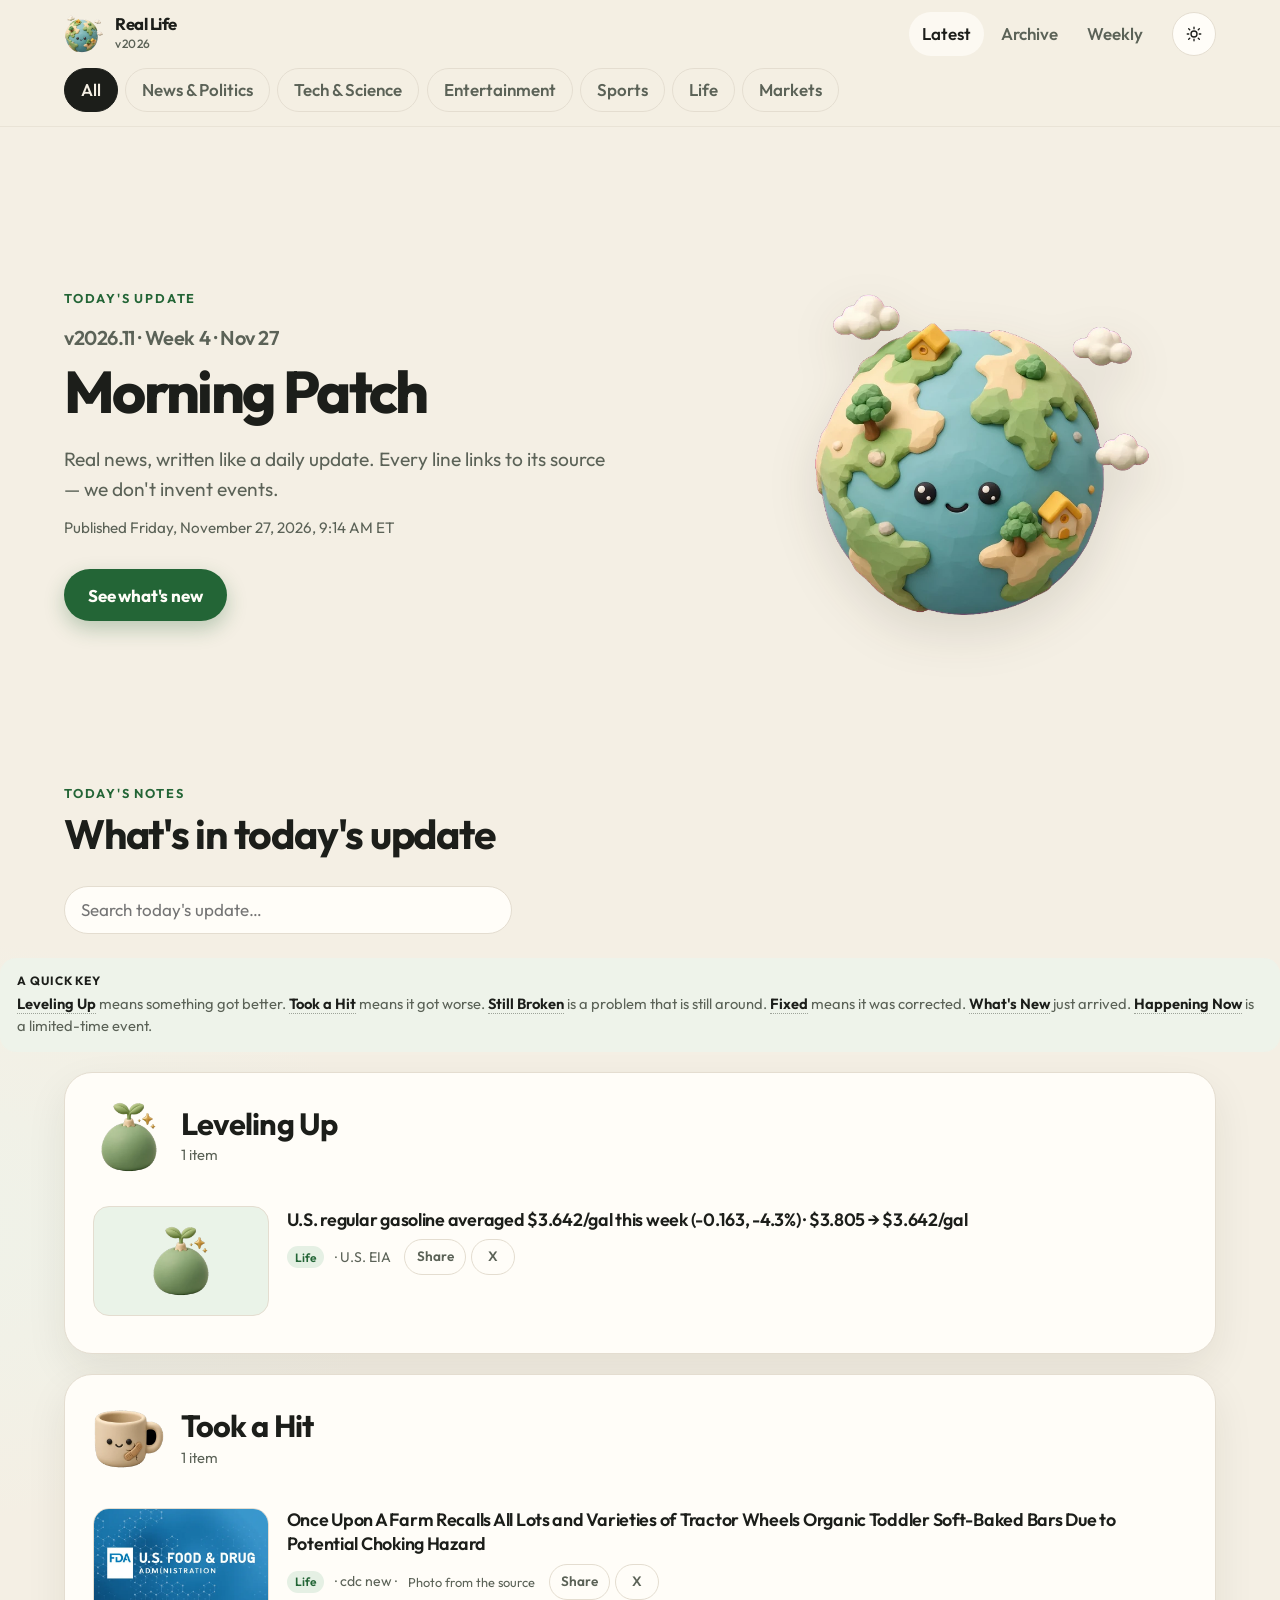
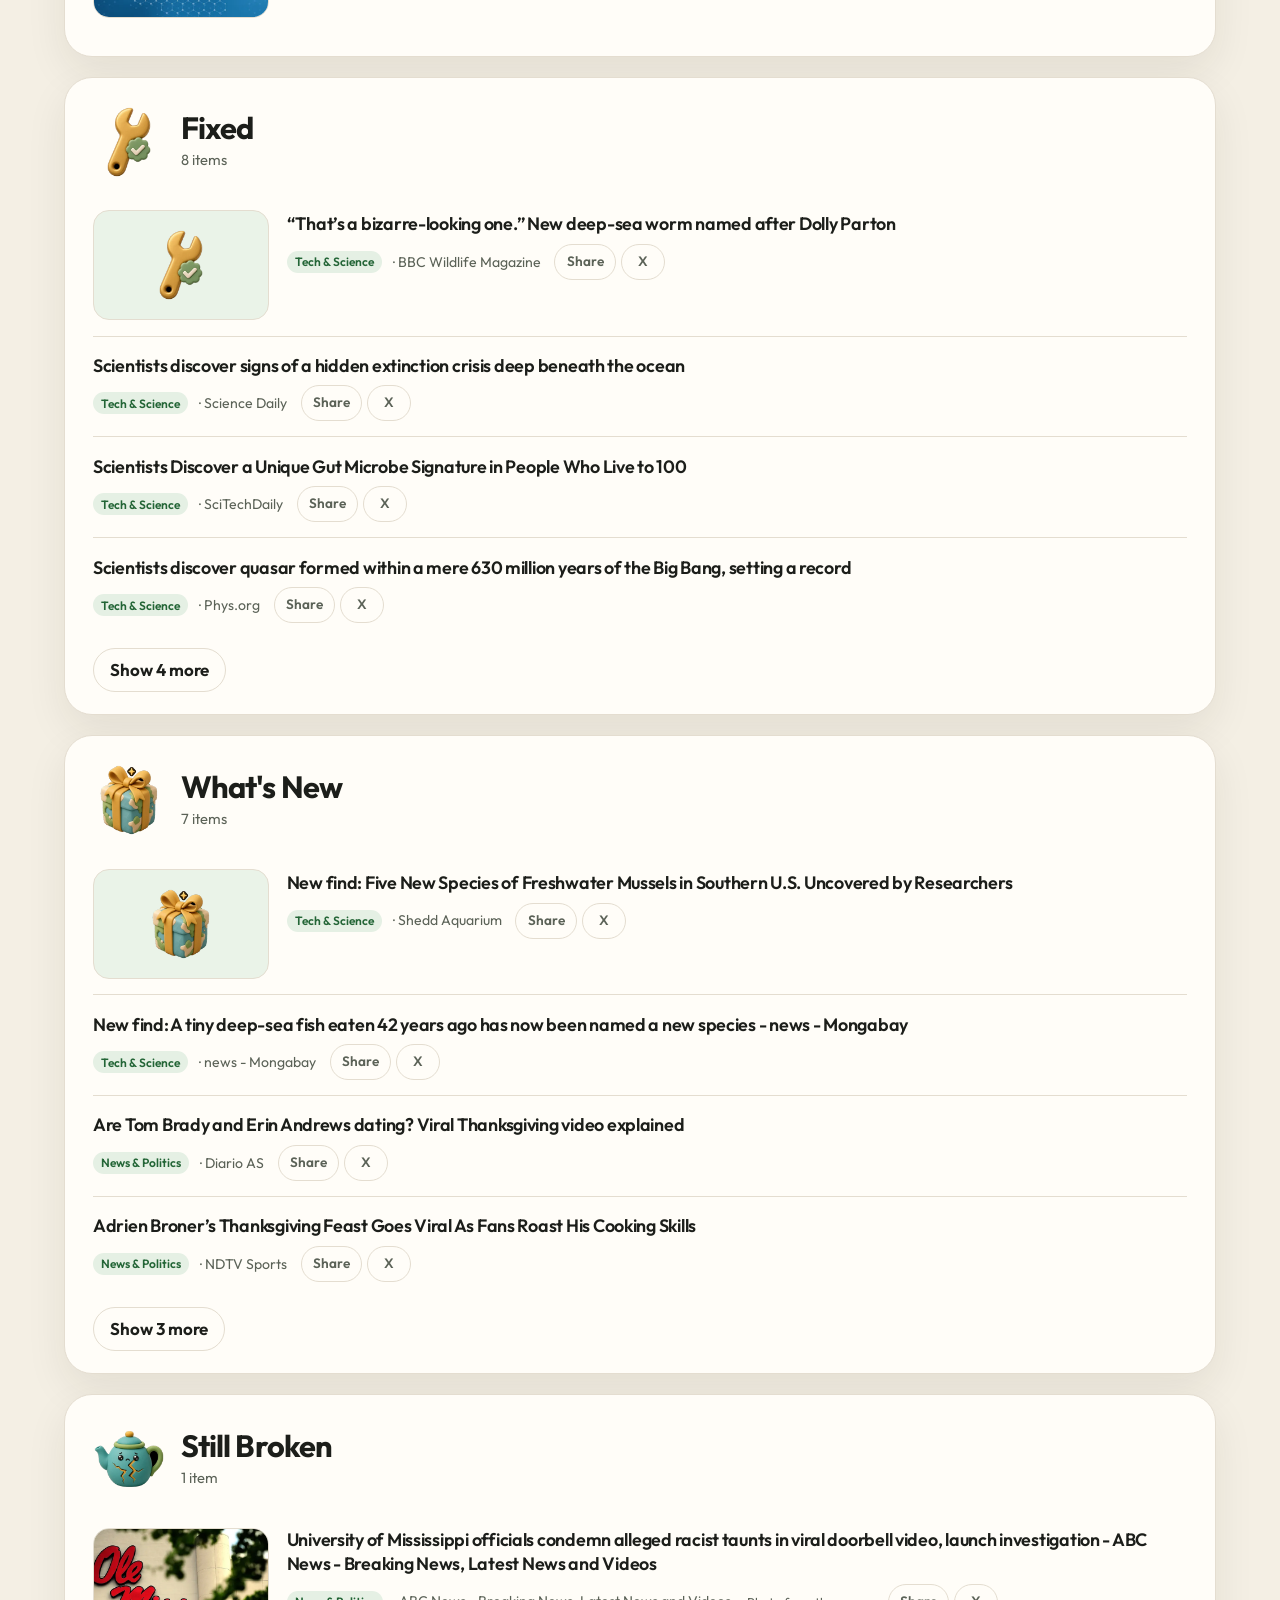
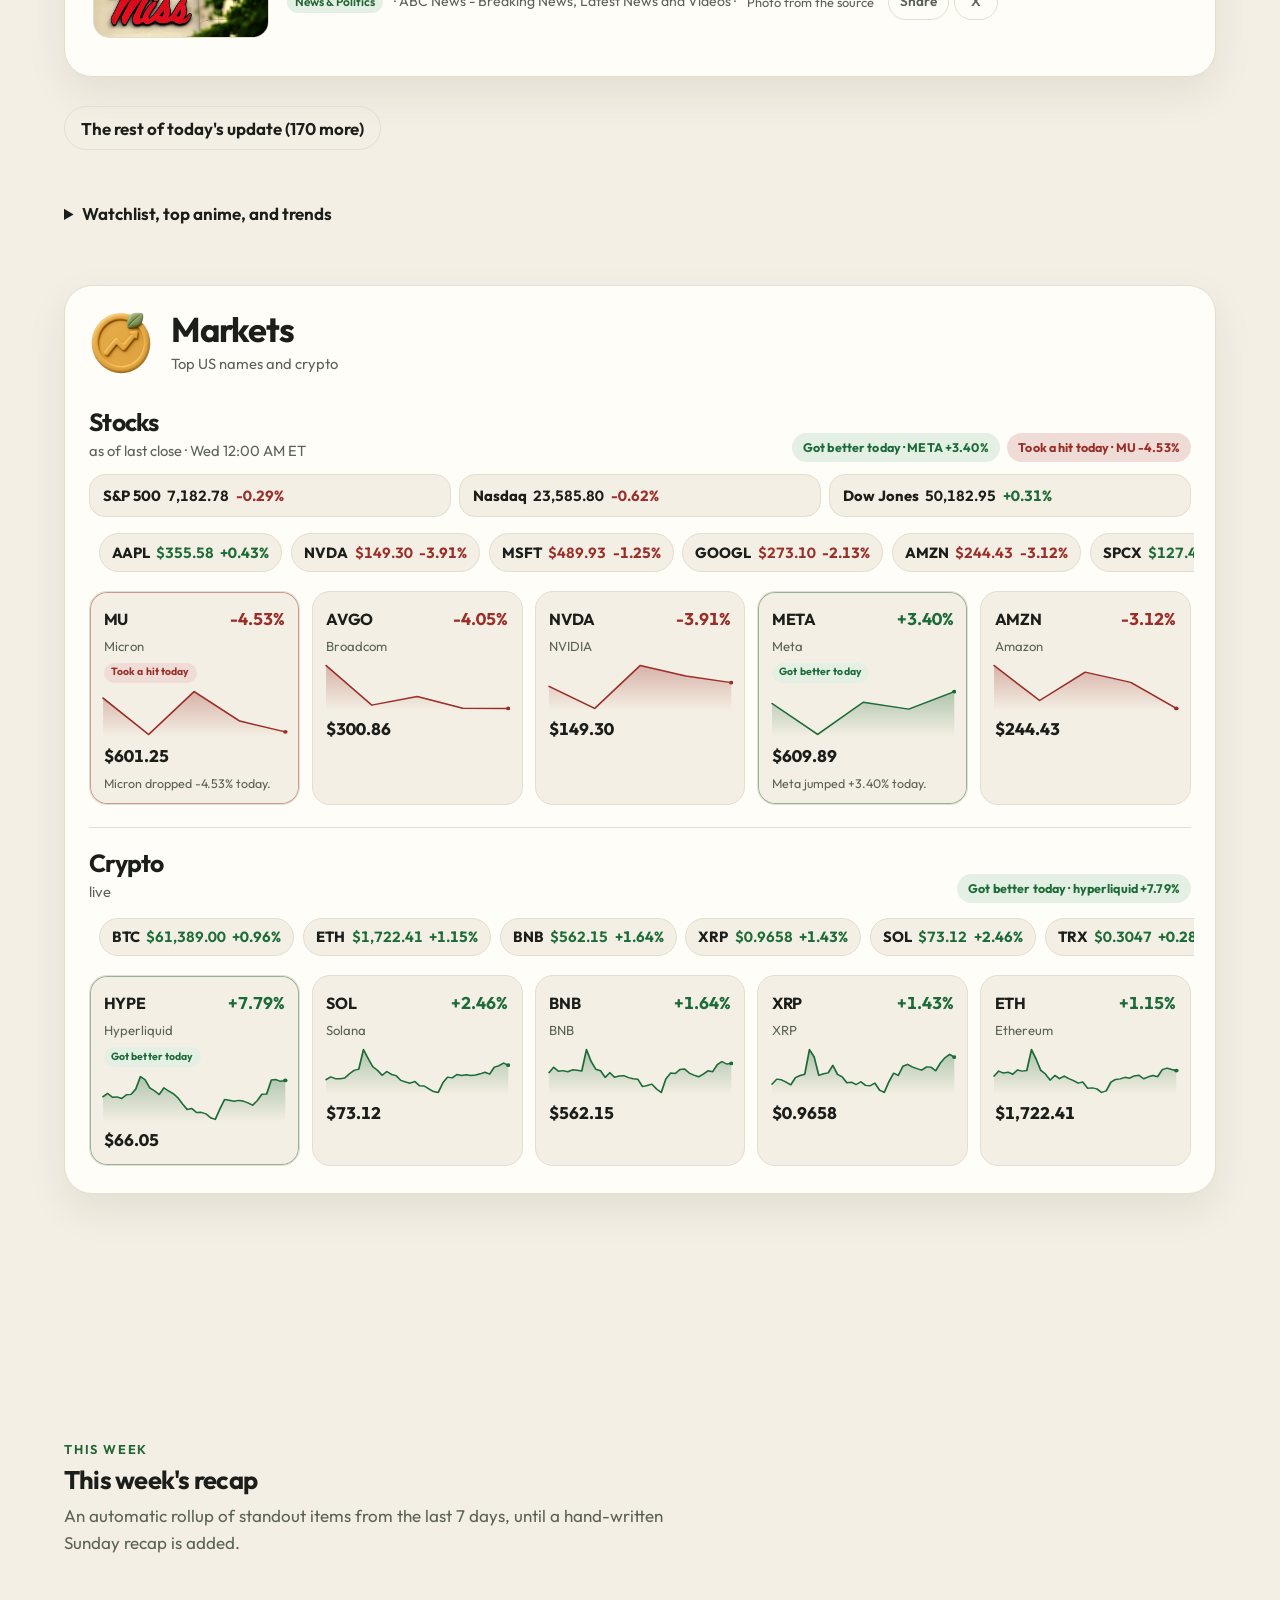
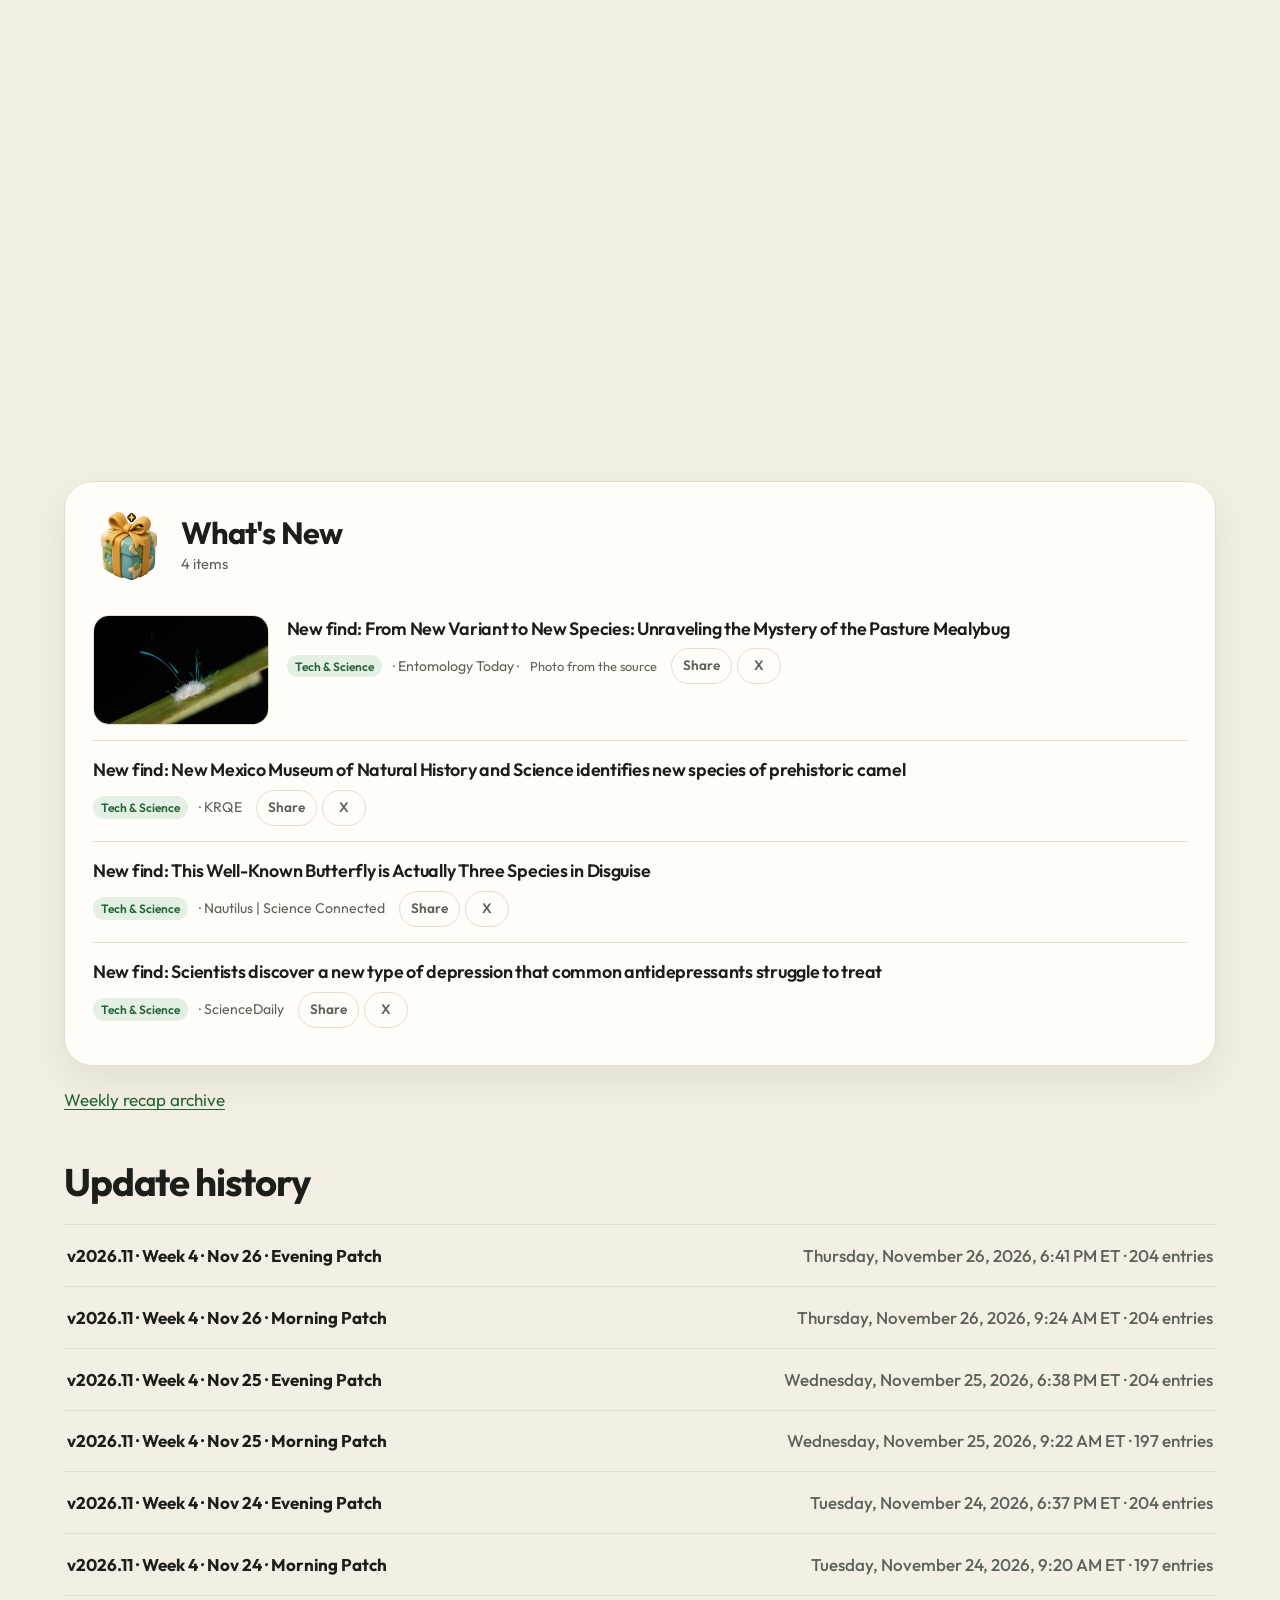
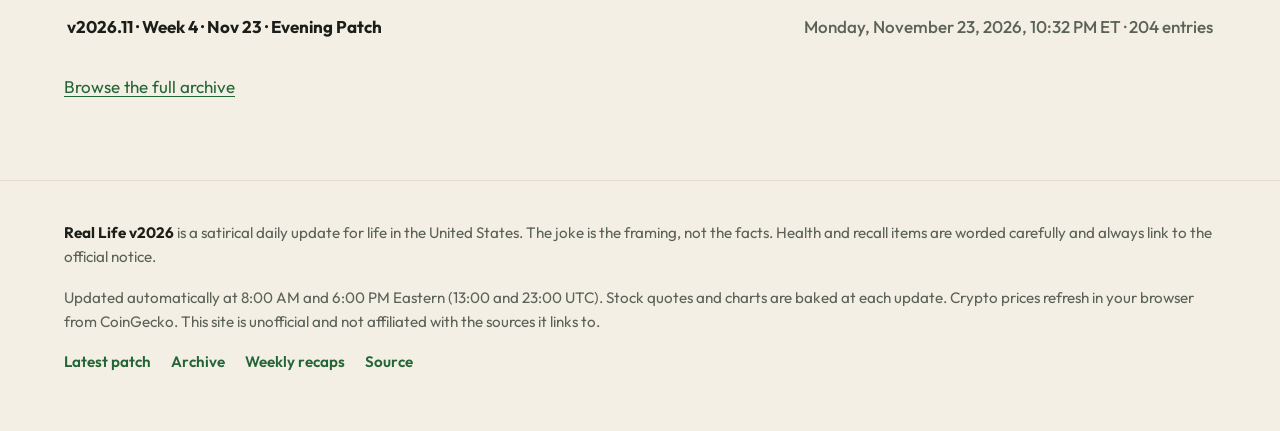
==== commit 97e7c6e4: "chore: refresh patch notes 2026-11-27T14:15Z" ====
--- a/site/index.html
+++ b/site/index.html
@@ -3,20 +3,20 @@
 <head>
   <meta charset="utf-8">
   <meta name="viewport" content="width=device-width, initial-scale=1">
-  <title>Real Life v2026.11 · Week 4 · Nov 26 · Evening Patch — Today&#x27;s update for America</title>
-  <meta name="description" content="Today&#x27;s update for v2026.11 · Week 4 · Nov 26 · Evening Patch. Real headlines, written clearly, with every line linked to its source.">
+  <title>Real Life v2026.11 · Week 4 · Nov 27 · Morning Patch — Today&#x27;s update for America</title>
+  <meta name="description" content="Today&#x27;s update for v2026.11 · Week 4 · Nov 27 · Morning Patch. Real headlines, written clearly, with every line linked to its source.">
   <meta name="robots" content="index,follow">
   <link rel="canonical" href="https://theroundtable-byte.github.io/real-life-v2026/">
   <meta property="og:type" content="website">
   <meta property="og:site_name" content="Real Life v2026">
-  <meta property="og:title" content="Real Life v2026.11 · Week 4 · Nov 26 · Evening Patch — Today&#x27;s update for America">
-  <meta property="og:description" content="Today&#x27;s update for v2026.11 · Week 4 · Nov 26 · Evening Patch. Real headlines, written clearly, with every line linked to its source.">
+  <meta property="og:title" content="Real Life v2026.11 · Week 4 · Nov 27 · Morning Patch — Today&#x27;s update for America">
+  <meta property="og:description" content="Today&#x27;s update for v2026.11 · Week 4 · Nov 27 · Morning Patch. Real headlines, written clearly, with every line linked to its source.">
   <meta property="og:url" content="https://theroundtable-byte.github.io/real-life-v2026/">
   <meta name="twitter:card" content="summary">
-  <meta name="twitter:title" content="Real Life v2026.11 · Week 4 · Nov 26 · Evening Patch — Today&#x27;s update for America">
-  <meta name="twitter:description" content="Today&#x27;s update for v2026.11 · Week 4 · Nov 26 · Evening Patch. Real headlines, written clearly, with every line linked to its source.">
+  <meta name="twitter:title" content="Real Life v2026.11 · Week 4 · Nov 27 · Morning Patch — Today&#x27;s update for America">
+  <meta name="twitter:description" content="Today&#x27;s update for v2026.11 · Week 4 · Nov 27 · Morning Patch. Real headlines, written clearly, with every line linked to its source.">
   <meta name="theme-color" content="#f4efe4">
-  <meta property="og:updated_time" content="2026-11-26T18:41:37-05:00">
+  <meta property="og:updated_time" content="2026-11-27T09:14:48-05:00">
   <link rel="icon" id="favicon" href="assets/favicon.svg" type="image/svg+xml">
   <link rel="preconnect" href="https://fonts.googleapis.com">
   <link rel="preconnect" href="https://fonts.gstatic.com" crossorigin>
@@ -61,10 +61,10 @@
   <section class="hero">
     <div class="hero-copy">
       <p class="eyebrow">Today's update</p>
-      <p class="hero-ed">v2026.11 · Week 4 · Nov 26</p>
-      <h1 class="hero-ver">Evening Patch</h1>
+      <p class="hero-ed">v2026.11 · Week 4 · Nov 27</p>
+      <h1 class="hero-ver">Morning Patch</h1>
       <p class="hero-tag">Real news, written like a daily update. Every line links to its source — we don't invent events.</p>
-      <p class="hero-when">Published Thursday, November 26, 2026, 6:41 PM ET</p>
+      <p class="hero-when">Published Friday, November 27, 2026, 9:14 AM ET</p>
       <a class="cta" href="#latest">See what's new</a>
     </div>
     <div class="hero-art" id="world-stage">
@@ -79,7 +79,7 @@
 
   <main id="main">
       
-    <article class="patch-post" id="latest" data-patch-id="2026-11-26-evening">
+    <article class="patch-post" id="latest" data-patch-id="2026-11-27-morning">
       
       <header class="patch-head">
         <p class="kicker">Today's notes</p>
@@ -92,12 +92,12 @@
       </div>
       <p class="key-legend"><span class="key-legend-label">A quick key</span><span title="Used to be called Buffs">Leveling Up</span> means something got better. <span title="Used to be called Nerfs">Took a Hit</span> means it got worse. <span title="Used to be called Known Bugs">Still Broken</span> is a problem that is still around. <span title="Used to be called Hotfixes or Bug fixes">Fixed</span> means it was corrected. <span title="Used to be called New Content">What's New</span> just arrived. <span title="Used to be called Limited-Time Events">Happening Now</span> is a limited-time event.</p>
       <div id="notes" class="patch-body">
-        <section class="sec-card patch-section sec-up reveal" data-section="Leveling Up"><div class="sec-top"><img class="sec-sprite" src="assets/sprites/up.webp" alt="" width="72" height="72"><div><h2 title="Something got better.">Leveling Up</h2><p class="sec-count" title="Something got better.">3 items</p></div></div><ul class="log"><li class="entry is-lead" id="n-fcba5cf6c464" data-id="fcba5cf6c464" data-filter="Tech &amp; Science" data-section="Leveling Up" data-tier="featured" data-text="newly discovered snake species comes equipped with a built-in egg peeler newly discovered snake species comes equipped with a built-in egg peeler discover magazine tech &amp; science science &amp; nature"><a class="entry-thumb is-fallback" href="https://news.google.com/rss/articles/[base64]?oc=5" rel="noopener noreferrer"><img src="assets/sprites/up.webp" alt="" width="320" height="200" loading="lazy" decoding="async"></a><div class="entry-body"><a href="https://news.google.com/rss/articles/[base64]?oc=5" rel="noopener noreferrer">Newly Discovered Snake Species Comes Equipped With a Built-In Egg Peeler</a><span class="meta"><span class="pill">Tech &amp; Science</span> · Discover Magazine<span class="share-group"><button type="button" class="share" data-share-text="Newly Discovered Snake Species Comes Equipped With a Built-In Egg Peeler" data-share-url="https://news.google.com/rss/articles/[base64]?oc=5" aria-label="Copy this line">Share</button><a class="share-x" href="https://twitter.com/intent/tweet?text=Newly%20Discovered%20Snake%20Species%20Comes%20Equipped%20With%20a%20Built-In%20Egg%20Peeler%20%E2%80%94%20via%20Real%20Life%20v2026%20https%3A//news.google.com/rss/articles/[base64]%3Foc%3D5" target="_blank" rel="noopener noreferrer" aria-label="Share this line on X">X</a></span></span></div></li><li class="entry" id="n-b04ad479069f" data-id="b04ad479069f" data-filter="Entertainment" data-section="Leveling Up" data-tier="featured" data-text="gta 6’s furry rescue mission is a little weird, but the rewards are worth it gta 6’s furry rescue mission is a little weird, but the rewards are worth it gamespot entertainment gaming"><div class="entry-body"><a href="https://www.gamespot.com/articles/gta-6-furry-rescue-mission-is-a-little-weird-but-the-rewards-are-worth-it/" rel="noopener noreferrer">GTA 6’s Furry Rescue Mission Is A Little Weird, But The Rewards Are Worth It</a><span class="meta"><span class="pill">Entertainment</span> · gamespot<span class="share-group"><button type="button" class="share" data-share-text="GTA 6’s Furry Rescue Mission Is A Little Weird, But The Rewards Are Worth It" data-share-url="https://www.gamespot.com/articles/gta-6-furry-rescue-mission-is-a-little-weird-but-the-rewards-are-worth-it/" aria-label="Copy this line">Share</button><a class="share-x" href="https://twitter.com/intent/tweet?text=GTA%206%E2%80%99s%20Furry%20Rescue%20Mission%20Is%20A%20Little%20Weird%2C%20But%20The%20Rewards%20Are%20Worth%20It%20%E2%80%94%20via%20Real%20Life%20v2026%20https%3A//www.gamespot.com/articles/gta-6-furry-rescue-mission-is-a-little-weird-but-the-rewards-are-worth-it/" target="_blank" rel="noopener noreferrer" aria-label="Share this line on X">X</a></span></span></div></li><li class="entry" id="n-ab10f2058391" data-id="ab10f2058391" data-filter="Life" data-section="Leveling Up" data-tier="featured" data-text="u.s. regular gasoline averaged $3.642/gal this week (-0.163, -4.3%)  ·  $3.805 → $3.642/gal u.s. regular gasoline averaged $3.642/gal this week (-0.163, -4.3%) u.s. eia life gas &amp; grocery"><div class="entry-body"><a href="https://www.eia.gov/petroleum/gasdiesel/" rel="noopener noreferrer">U.S. regular gasoline averaged $3.642/gal this week (-0.163, -4.3%)  ·  $3.805 → $3.642/gal</a><span class="meta"><span class="pill">Life</span> · U.S. EIA<span class="share-group"><button type="button" class="share" data-share-text="U.S. regular gasoline averaged $3.642/gal this week (-0.163, -4.3%)  ·  $3.805 → $3.642/gal" data-share-url="https://www.eia.gov/petroleum/gasdiesel/" aria-label="Copy this line">Share</button><a class="share-x" href="https://twitter.com/intent/tweet?text=U.S.%20regular%20gasoline%20averaged%20%243.642/gal%20this%20week%20%28-0.163%2C%20-4.3%25%29%20%20%C2%B7%20%20%243.805%20%E2%86%92%20%243.642/gal%20%E2%80%94%20via%20Real%20Life%20v2026%20https%3A//www.eia.gov/petroleum/gasdiesel/" target="_blank" rel="noopener noreferrer" aria-label="Share this line on X">X</a></span></span></div></li></ul></section><section class="sec-card patch-section sec-fixed reveal" data-section="Fixed"><div class="sec-top"><img class="sec-sprite" src="assets/sprites/fixed.webp" alt="" width="72" height="72"><div><h2 title="A problem was corrected.">Fixed</h2><p class="sec-count" title="A problem was corrected.">7 items</p></div></div><ul class="log"><li class="entry is-lead" id="n-62531d723cf6" data-id="62531d723cf6" data-filter="Tech &amp; Science" data-section="Fixed" data-tier="featured" data-text="first new feline species in 100 years discovered in bolivian forest - abc news - breaking news, latest news and videos first new feline species in 100 years discovered in bolivian forest - abc news - breaking news, latest news and videos abc news - breaking news, latest news and videos tech &amp; science science &amp; nature"><a class="entry-thumb is-photo" href="https://news.google.com/rss/articles/[base64]?oc=5" rel="noopener noreferrer"><img src="assets/thumbs/62531d723cf6.webp" alt="ABC News - Breaking News, Latest News and Videos" width="320" height="200" loading="lazy" decoding="async"></a><div class="entry-body"><a href="https://news.google.com/rss/articles/[base64]?oc=5" rel="noopener noreferrer">First new feline species in 100 years discovered in Bolivian forest - ABC News - Breaking News, Latest News and Videos</a><span class="meta"><span class="pill">Tech &amp; Science</span> · ABC News - Breaking News, Latest News and Videos · <span class="photo-credit">Photo from the source</span><span class="share-group"><button type="button" class="share" data-share-text="First new feline species in 100 years discovered in Bolivian forest - ABC News - Breaking News, Latest News and Videos" data-share-url="https://news.google.com/rss/articles/[base64]?oc=5" aria-label="Copy this line">Share</button><a class="share-x" href="https://twitter.com/intent/tweet?text=First%20new%20feline%20species%20in%20100%20years%20discovered%20in%20Bolivian%20forest%20-%20ABC%20News%20-%20Breaking%20News%2C%20Latest%20News%20and%20Videos%20%E2%80%94%20via%20Real%20Life%20v2026%20https%3A//news.google.com/rss/articles/[base64]%3Foc%3D5" target="_blank" rel="noopener noreferrer" aria-label="Share this line on X">X</a></span></span></div></li><li class="entry" id="n-f0dcb26e0404" data-id="f0dcb26e0404" data-filter="Tech &amp; Science" data-section="Fixed" data-tier="featured" data-text="two new cave-dwelling geckos discovered in meghalaya, one named after shillong&#x27;s famous wooden bus two new cave-dwelling geckos discovered in meghalaya, one named after shillong&#x27;s famous wooden bus nature world news tech &amp; science science &amp; nature"><div class="entry-body"><a href="https://news.google.com/rss/articles/[base64]?oc=5" rel="noopener noreferrer">Two New Cave-Dwelling Geckos Discovered in Meghalaya, One Named After Shillong&#x27;s Famous Wooden Bus</a><span class="meta"><span class="pill">Tech &amp; Science</span> · Nature World News<span class="share-group"><button type="button" class="share" data-share-text="Two New Cave-Dwelling Geckos Discovered in Meghalaya, One Named After Shillong&#x27;s Famous Wooden Bus" data-share-url="https://news.google.com/rss/articles/[base64]?oc=5" aria-label="Copy this line">Share</button><a class="share-x" href="https://twitter.com/intent/tweet?text=Two%20New%20Cave-Dwelling%20Geckos%20Discovered%20in%20Meghalaya%2C%20One%20Named%20After%20Shillong%27s%20Famous%20Wooden%20Bus%20%E2%80%94%20via%20Real%20Life%20v2026%20https%3A//news.google.com/rss/articles/[base64]%3Foc%3D5" target="_blank" rel="noopener noreferrer" aria-label="Share this line on X">X</a></span></span></div></li><li class="entry" id="n-f0c1f1f7f1a3" data-id="f0c1f1f7f1a3" data-filter="Tech &amp; Science" data-section="Fixed" data-tier="featured" data-text="scientists discover mysterious lakes more than a mile beneath the red sea scientists discover mysterious lakes more than a mile beneath the red sea science daily tech &amp; science science &amp; nature"><div class="entry-body"><a href="https://news.google.com/rss/articles/CBMib0FVX3lxTFA3MkhiWjFZQWhiTWlDODhFVDl3bDg5VEZLSXJCaTllc0hxV3F2cnVIVEFrcjhMZXRTYnRvM09iSDU2dTU3dDdmd2MtVXZvY1NGZ2tEeWtYWU9Gbk1IcmRDdUw4eU1HTkZzYWQ3dHZFSQ?oc=5" rel="noopener noreferrer">Scientists discover mysterious lakes more than a mile beneath the Red Sea</a><span class="meta"><span class="pill">Tech &amp; Science</span> · Science Daily<span class="share-group"><button type="button" class="share" data-share-text="Scientists discover mysterious lakes more than a mile beneath the Red Sea" data-share-url="https://news.google.com/rss/articles/CBMib0FVX3lxTFA3MkhiWjFZQWhiTWlDODhFVDl3bDg5VEZLSXJCaTllc0hxV3F2cnVIVEFrcjhMZXRTYnRvM09iSDU2dTU3dDdmd2MtVXZvY1NGZ2tEeWtYWU9Gbk1IcmRDdUw4eU1HTkZzYWQ3dHZFSQ?oc=5" aria-label="Copy this line">Share</button><a class="share-x" href="https://twitter.com/intent/tweet?text=Scientists%20discover%20mysterious%20lakes%20more%20than%20a%20mile%20beneath%20the%20Red%20Sea%20%E2%80%94%20via%20Real%20Life%20v2026%20https%3A//news.google.com/rss/articles/CBMib0FVX3lxTFA3MkhiWjFZQWhiTWlDODhFVDl3bDg5VEZLSXJCaTllc0hxV3F2cnVIVEFrcjhMZXRTYnRvM09iSDU2dTU3dDdmd2MtVXZvY1NGZ2tEeWtYWU9Gbk1IcmRDdUw4eU1HTkZzYWQ3dHZFSQ%3Foc%3D5" target="_blank" rel="noopener noreferrer" aria-label="Share this line on X">X</a></span></span></div></li><li class="entry" id="n-a33b0a88c347" data-id="a33b0a88c347" data-filter="Tech &amp; Science" data-section="Fixed" data-tier="featured" data-text="scientists discover quasar formed within a mere 630 million years of the big bang, setting a record scientists discover quasar formed within a mere 630 million years of the big bang, setting a record phys.org tech &amp; science science &amp; nature"><div class="entry-body"><a href="https://news.google.com/rss/articles/CBMie0FVX3lxTFBEYVlib0NSYWh0dHpmNEV2YTdIcEtkZVA1SGExcWUxRnRyWnlEYzJTWXhtUFNua3hFMHdGcXhlSXlsbjhVaEd1NE5XVjNYMWVfeWJydV9lZUwxb1BpazhpbTNkT1Y5Ri0wOV8yZGVVRlNaaHB3cXRaWTJQbw?oc=5" rel="noopener noreferrer">Scientists discover quasar formed within a mere 630 million years of the Big Bang, setting a record</a><span class="meta"><span class="pill">Tech &amp; Science</span> · Phys.org<span class="share-group"><button type="button" class="share" data-share-text="Scientists discover quasar formed within a mere 630 million years of the Big Bang, setting a record" data-share-url="https://news.google.com/rss/articles/CBMie0FVX3lxTFBEYVlib0NSYWh0dHpmNEV2YTdIcEtkZVA1SGExcWUxRnRyWnlEYzJTWXhtUFNua3hFMHdGcXhlSXlsbjhVaEd1NE5XVjNYMWVfeWJydV9lZUwxb1BpazhpbTNkT1Y5Ri0wOV8yZGVVRlNaaHB3cXRaWTJQbw?oc=5" aria-label="Copy this line">Share</button><a class="share-x" href="https://twitter.com/intent/tweet?text=Scientists%20discover%20quasar%20formed%20within%20a%20mere%20630%20million%20years%20of%20the%20Big%20Bang%2C%20setting%20a%20record%20%E2%80%94%20via%20Real%20Life%20v2026%20https%3A//news.google.com/rss/articles/CBMie0FVX3lxTFBEYVlib0NSYWh0dHpmNEV2YTdIcEtkZVA1SGExcWUxRnRyWnlEYzJTWXhtUFNua3hFMHdGcXhlSXlsbjhVaEd1NE5XVjNYMWVfeWJydV9lZUwxb1BpazhpbTNkT1Y5Ri0wOV8yZGVVRlNaaHB3cXRaWTJQbw%3Foc%3D5" target="_blank" rel="noopener noreferrer" aria-label="Share this line on X">X</a></span></span></div></li><li class="entry is-extra" id="n-f081067d40ca" data-id="f081067d40ca" data-filter="News &amp; Politics" data-section="Fixed" data-tier="featured" data-text="katie miller shares bizarre theory for declining us birth rate katie miller shares bizarre theory for declining us birth rate the independent news &amp; politics news"><div class="entry-body"><a href="https://news.google.com/rss/articles/[base64]?oc=5" rel="noopener noreferrer">Katie Miller shares bizarre theory for declining US birth rate</a><span class="meta"><span class="pill">News &amp; Politics</span> · The Independent<span class="share-group"><button type="button" class="share" data-share-text="Katie Miller shares bizarre theory for declining US birth rate" data-share-url="https://news.google.com/rss/articles/[base64]?oc=5" aria-label="Copy this line">Share</button><a class="share-x" href="https://twitter.com/intent/tweet?text=Katie%20Miller%20shares%20bizarre%20theory%20for%20declining%20US%20birth%20rate%20%E2%80%94%20via%20Real%20Life%20v2026%20https%3A//news.google.com/rss/articles/[base64]%3Foc%3D5" target="_blank" rel="noopener noreferrer" aria-label="Share this line on X">X</a></span></span></div></li><li class="entry is-extra" id="n-012ee6376e8c" data-id="012ee6376e8c" data-filter="News &amp; Politics" data-section="Fixed" data-tier="featured" data-text="viral hepatitis surveillance gains strained by federal funding uncertainty viral hepatitis surveillance gains strained by federal funding uncertainty contagion live news &amp; politics news"><div class="entry-body"><a href="https://news.google.com/rss/articles/[base64]?oc=5" rel="noopener noreferrer">Viral Hepatitis Surveillance Gains Strained by Federal Funding Uncertainty</a><span class="meta"><span class="pill">News &amp; Politics</span> · Contagion Live<span class="share-group"><button type="button" class="share" data-share-text="Viral Hepatitis Surveillance Gains Strained by Federal Funding Uncertainty" data-share-url="https://news.google.com/rss/articles/[base64]?oc=5" aria-label="Copy this line">Share</button><a class="share-x" href="https://twitter.com/intent/tweet?text=Viral%20Hepatitis%20Surveillance%20Gains%20Strained%20by%20Federal%20Funding%20Uncertainty%20%E2%80%94%20via%20Real%20Life%20v2026%20https%3A//news.google.com/rss/articles/[base64]%3Foc%3D5" target="_blank" rel="noopener noreferrer" aria-label="Share this line on X">X</a></span></span></div></li><li class="entry is-extra" id="n-ba107006134e" data-id="ba107006134e" data-filter="News &amp; Politics" data-section="Fixed" data-tier="featured" data-text="georgia tech couple clears up viral televised argument during football game georgia tech couple clears up viral televised argument during football game the guardian news &amp; politics news"><div class="entry-body"><a href="https://news.google.com/rss/articles/[base64]?oc=5" rel="noopener noreferrer">Georgia Tech couple clears up viral televised argument during football game</a><span class="meta"><span class="pill">News &amp; Politics</span> · The Guardian<span class="share-group"><button type="button" class="share" data-share-text="Georgia Tech couple clears up viral televised argument during football game" data-share-url="https://news.google.com/rss/articles/[base64]?oc=5" aria-label="Copy this line">Share</button><a class="share-x" href="https://twitter.com/intent/tweet?text=Georgia%20Tech%20couple%20clears%20up%20viral%20televised%20argument%20during%20football%20game%20%E2%80%94%20via%20Real%20Life%20v2026%20https%3A//news.google.com/rss/articles/[base64]%3Foc%3D5" target="_blank" rel="noopener noreferrer" aria-label="Share this line on X">X</a></span></span></div></li></ul><button type="button" class="expand" aria-expanded="false" data-more-label="Show 3 more">Show 3 more</button></section><section class="sec-card patch-section sec-new reveal" data-section="What&#x27;s New"><div class="sec-top"><img class="sec-sprite" src="assets/sprites/new.webp" alt="" width="72" height="72"><div><h2 title="Something arrived or started.">What&#x27;s New</h2><p class="sec-count" title="Something arrived or started.">6 items</p></div></div><ul class="log"><li class="entry is-lead" id="n-3f297f20564c" data-id="3f297f20564c" data-filter="Tech &amp; Science" data-section="What&#x27;s New" data-tier="featured" data-text="new find: two new amazonian fungus weevil species reveal novel male sex patches two new amazonian fungus weevil species reveal novel male sex patches bioengineer.org tech &amp; science science &amp; nature"><a class="entry-thumb is-photo" href="https://news.google.com/rss/articles/[base64]?oc=5" rel="noopener noreferrer"><img src="assets/thumbs/3f297f20564c.webp" alt="Bioengineer.org" width="320" height="200" loading="lazy" decoding="async"></a><div class="entry-body"><a href="https://news.google.com/rss/articles/[base64]?oc=5" rel="noopener noreferrer">New find: Two New Amazonian Fungus Weevil Species Reveal Novel Male Sex Patches</a><span class="meta"><span class="pill">Tech &amp; Science</span> · Bioengineer.org · <span class="photo-credit">Photo from the source</span><span class="share-group"><button type="button" class="share" data-share-text="New find: Two New Amazonian Fungus Weevil Species Reveal Novel Male Sex Patches" data-share-url="https://news.google.com/rss/articles/[base64]?oc=5" aria-label="Copy this line">Share</button><a class="share-x" href="https://twitter.com/intent/tweet?text=New%20find%3A%20Two%20New%20Amazonian%20Fungus%20Weevil%20Species%20Reveal%20Novel%20Male%20Sex%20Patches%20%E2%80%94%20via%20Real%20Life%20v2026%20https%3A//news.google.com/rss/articles/[base64]%3Foc%3D5" target="_blank" rel="noopener noreferrer" aria-label="Share this line on X">X</a></span></span></div></li><li class="entry" id="n-adea43240978" data-id="adea43240978" data-filter="Tech &amp; Science" data-section="What&#x27;s New" data-tier="featured" data-text="new find: “we were absolutely stunned.&quot; scientists discover new marine species living inside the throat of a deep-sea animal “we were absolutely stunned.&quot; scientists discover new marine species living inside the throat of a deep-sea animal bbc wildlife magazine tech &amp; science science &amp; nature"><div class="entry-body"><a href="https://news.google.com/rss/articles/[base64]?oc=5" rel="noopener noreferrer">New find: “We were absolutely stunned.&quot; Scientists discover new marine species living inside the throat of a deep-sea animal</a><span class="meta"><span class="pill">Tech &amp; Science</span> · BBC Wildlife Magazine<span class="share-group"><button type="button" class="share" data-share-text="New find: “We were absolutely stunned.&quot; Scientists discover new marine species living inside the throat of a deep-sea animal" data-share-url="https://news.google.com/rss/articles/[base64]?oc=5" aria-label="Copy this line">Share</button><a class="share-x" href="https://twitter.com/intent/tweet?text=New%20find%3A%20%E2%80%9CWe%20were%20absolutely%20stunned.%22%20Scientists%20discover%20new%20marine%20species%20living%20inside%20the%20throat%20of%20a%20deep-sea%20animal%20%E2%80%94%20via%20Real%20Life%20v2026%20https%3A//news.google.com/rss/articles/[base64]%3Foc%3D5" target="_blank" rel="noopener noreferrer" aria-label="Share this line on X">X</a></span></span></div></li><li class="entry" id="n-f12a93e8aa23" data-id="f12a93e8aa23" data-filter="Tech &amp; Science" data-section="What&#x27;s New" data-tier="featured" data-text="new find: hello, dolly! – new deep sea antarctic worm named after legendary musician dolly parton hello, dolly! – new deep sea antarctic worm named after legendary musician dolly parton natural history museum tech &amp; science science &amp; nature"><div class="entry-body"><a href="https://news.google.com/rss/articles/[base64]?oc=5" rel="noopener noreferrer">New find: Hello, Dolly! – new deep sea Antarctic worm named after legendary musician Dolly Parton</a><span class="meta"><span class="pill">Tech &amp; Science</span> · Natural History Museum<span class="share-group"><button type="button" class="share" data-share-text="New find: Hello, Dolly! – new deep sea Antarctic worm named after legendary musician Dolly Parton" data-share-url="https://news.google.com/rss/articles/[base64]?oc=5" aria-label="Copy this line">Share</button><a class="share-x" href="https://twitter.com/intent/tweet?text=New%20find%3A%20Hello%2C%20Dolly%21%20%E2%80%93%20new%20deep%20sea%20Antarctic%20worm%20named%20after%20legendary%20musician%20Dolly%20Parton%20%E2%80%94%20via%20Real%20Life%20v2026%20https%3A//news.google.com/rss/articles/[base64]%3Foc%3D5" target="_blank" rel="noopener noreferrer" aria-label="Share this line on X">X</a></span></span></div></li><li class="entry" id="n-d9814b80068b" data-id="d9814b80068b" data-filter="Entertainment" data-section="What&#x27;s New" data-tier="featured" data-text="fool night anime announces three new cast members fool night anime announces three new cast members crunchyroll entertainment anime &amp; manga"><div class="entry-body"><a href="https://crunchyroll.com/news/latest/2026/11/26/fool-night-anime-announces-three-new-cast-members" rel="noopener noreferrer">Fool Night Anime Announces Three New Cast Members</a><span class="meta"><span class="pill">Entertainment</span> · crunchyroll<span class="share-group"><button type="button" class="share" data-share-text="Fool Night Anime Announces Three New Cast Members" data-share-url="https://crunchyroll.com/news/latest/2026/11/26/fool-night-anime-announces-three-new-cast-members" aria-label="Copy this line">Share</button><a class="share-x" href="https://twitter.com/intent/tweet?text=Fool%20Night%20Anime%20Announces%20Three%20New%20Cast%20Members%20%E2%80%94%20via%20Real%20Life%20v2026%20https%3A//crunchyroll.com/news/latest/2026/11/26/fool-night-anime-announces-three-new-cast-members" target="_blank" rel="noopener noreferrer" aria-label="Share this line on X">X</a></span></span></div></li><li class="entry is-extra" id="n-76e792f095f6" data-id="76e792f095f6" data-filter="Tech &amp; Science" data-section="What&#x27;s New" data-tier="featured" data-text="new find: astronomers discover the most distant and ancient supermassive black hole-powered quasar in the universe astronomers discover the most distant and ancient supermassive black hole-powered quasar in the universe space tech &amp; science science &amp; nature"><div class="entry-body"><a href="https://news.google.com/rss/articles/[base64]?oc=5" rel="noopener noreferrer">New find: Astronomers discover the most distant and ancient supermassive black hole-powered quasar in the universe</a><span class="meta"><span class="pill">Tech &amp; Science</span> · Space<span class="share-group"><button type="button" class="share" data-share-text="New find: Astronomers discover the most distant and ancient supermassive black hole-powered quasar in the universe" data-share-url="https://news.google.com/rss/articles/[base64]?oc=5" aria-label="Copy this line">Share</button><a class="share-x" href="https://twitter.com/intent/tweet?text=New%20find%3A%20Astronomers%20discover%20the%20most%20distant%20and%20ancient%20supermassive%20black%20hole-powered%20quasar%20in%20the%20universe%20%E2%80%94%20via%20Real%20Life%20v2026%20https%3A//news.google.com/rss/articles/[base64]%3Foc%3D5" target="_blank" rel="noopener noreferrer" aria-label="Share this line on X">X</a></span></span></div></li><li class="entry is-extra" id="n-edea7fef8f22" data-id="edea7fef8f22" data-filter="Tech &amp; Science" data-section="What&#x27;s New" data-tier="featured" data-text="new find: this week in science: anxiety in college students, potatoes on the moon and whale snot this week in science: anxiety in college students, potatoes on the moon and whale snot npr science tech &amp; science science &amp; nature"><div class="entry-body"><a href="https://www.npr.org/2026/11/26/nx-s1-6044622/this-week-in-science-anxiety-in-college-students-potatoes-on-the-moon-and-whale-snot" rel="noopener noreferrer">New find: This week in science: anxiety in college students, potatoes on the moon and whale snot</a><span class="meta"><span class="pill">Tech &amp; Science</span> · npr science<span class="share-group"><button type="button" class="share" data-share-text="New find: This week in science: anxiety in college students, potatoes on the moon and whale snot" data-share-url="https://www.npr.org/2026/11/26/nx-s1-6044622/this-week-in-science-anxiety-in-college-students-potatoes-on-the-moon-and-whale-snot" aria-label="Copy this line">Share</button><a class="share-x" href="https://twitter.com/intent/tweet?text=New%20find%3A%20This%20week%20in%20science%3A%20anxiety%20in%20college%20students%2C%20potatoes%20on%20the%20moon%20and%20whale%20snot%20%E2%80%94%20via%20Real%20Life%20v2026%20https%3A//www.npr.org/2026/11/26/nx-s1-6044622/this-week-in-science-anxiety-in-college-students-potatoes-on-the-moon-and-whale-snot" target="_blank" rel="noopener noreferrer" aria-label="Share this line on X">X</a></span></span></div></li></ul><button type="button" class="expand" aria-expanded="false" data-more-label="Show 2 more">Show 2 more</button></section><section class="sec-card patch-section sec-broken reveal" data-section="Still Broken"><div class="sec-top"><img class="sec-sprite" src="assets/sprites/broken.webp" alt="" width="72" height="72"><div><h2 title="A problem that&#x27;s still around.">Still Broken</h2><p class="sec-count" title="A problem that&#x27;s still around.">1 item</p></div></div><ul class="log"><li class="entry is-lead" id="n-b8498743d09c" data-id="b8498743d09c" data-filter="News &amp; Politics" data-section="Still Broken" data-tier="featured" data-text="hannah fry: the bizarre reason humans are so vulnerable to choking hannah fry: the bizarre reason humans are so vulnerable to choking new scientist news &amp; politics news"><a class="entry-thumb is-photo" href="https://news.google.com/rss/articles/[base64]?oc=5" rel="noopener noreferrer"><img src="assets/thumbs/b8498743d09c.webp" alt="New Scientist" width="320" height="200" loading="lazy" decoding="async"></a><div class="entry-body"><a href="https://news.google.com/rss/articles/[base64]?oc=5" rel="noopener noreferrer">Hannah Fry: The bizarre reason humans are so vulnerable to choking</a><span class="meta"><span class="pill">News &amp; Politics</span> · New Scientist · <span class="photo-credit">Photo from the source</span><span class="share-group"><button type="button" class="share" data-share-text="Hannah Fry: The bizarre reason humans are so vulnerable to choking" data-share-url="https://news.google.com/rss/articles/[base64]?oc=5" aria-label="Copy this line">Share</button><a class="share-x" href="https://twitter.com/intent/tweet?text=Hannah%20Fry%3A%20The%20bizarre%20reason%20humans%20are%20so%20vulnerable%20to%20choking%20%E2%80%94%20via%20Real%20Life%20v2026%20https%3A//news.google.com/rss/articles/[base64]%3Foc%3D5" target="_blank" rel="noopener noreferrer" aria-label="Share this line on X">X</a></span></span></div></li></ul></section><section class="sec-card patch-section sec-now reveal" data-section="Happening Now"><div class="sec-top"><img class="sec-sprite" src="assets/sprites/now.webp" alt="" width="72" height="72"><div><h2 title="A limited-time event or alert.">Happening Now</h2><p class="sec-count" title="A limited-time event or alert.">1 item</p></div></div><ul class="log"><li class="entry is-lead" id="n-618e14927c77" data-id="618e14927c77" data-filter="Tech &amp; Science" data-section="Happening Now" data-tier="featured" data-text="scientists discover a massive space hurricane that rains electrons scientists discover a massive space hurricane that rains electrons starlust.org tech &amp; science science &amp; nature"><a class="entry-thumb is-photo" href="https://news.google.com/rss/articles/[base64]?oc=5" rel="noopener noreferrer"><img src="assets/thumbs/618e14927c77.webp" alt="Starlust.org" width="320" height="200" loading="lazy" decoding="async"></a><div class="entry-body"><a href="https://news.google.com/rss/articles/[base64]?oc=5" rel="noopener noreferrer">Scientists discover a massive space hurricane that rains electrons</a><span class="meta"><span class="pill">Tech &amp; Science</span> · Starlust.org · <span class="photo-credit">Photo from the source</span><span class="share-group"><button type="button" class="share" data-share-text="Scientists discover a massive space hurricane that rains electrons" data-share-url="https://news.google.com/rss/articles/[base64]?oc=5" aria-label="Copy this line">Share</button><a class="share-x" href="https://twitter.com/intent/tweet?text=Scientists%20discover%20a%20massive%20space%20hurricane%20that%20rains%20electrons%20%E2%80%94%20via%20Real%20Life%20v2026%20https%3A//news.google.com/rss/articles/[base64]%3Foc%3D5" target="_blank" rel="noopener noreferrer" aria-label="Share this line on X">X</a></span></span></div></li></ul></section>
+        <section class="sec-card patch-section sec-up reveal" data-section="Leveling Up"><div class="sec-top"><img class="sec-sprite" src="assets/sprites/up.webp" alt="" width="72" height="72"><div><h2 title="Something got better.">Leveling Up</h2><p class="sec-count" title="Something got better.">1 item</p></div></div><ul class="log"><li class="entry is-lead" id="n-ab10f2058391" data-id="ab10f2058391" data-filter="Life" data-section="Leveling Up" data-tier="featured" data-text="u.s. regular gasoline averaged $3.642/gal this week (-0.163, -4.3%)  ·  $3.805 → $3.642/gal u.s. regular gasoline averaged $3.642/gal this week (-0.163, -4.3%) u.s. eia life gas &amp; grocery"><a class="entry-thumb is-fallback" href="https://www.eia.gov/petroleum/gasdiesel/" rel="noopener noreferrer"><img src="assets/sprites/up.webp" alt="" width="320" height="200" loading="lazy" decoding="async"></a><div class="entry-body"><a href="https://www.eia.gov/petroleum/gasdiesel/" rel="noopener noreferrer">U.S. regular gasoline averaged $3.642/gal this week (-0.163, -4.3%)  ·  $3.805 → $3.642/gal</a><span class="meta"><span class="pill">Life</span> · U.S. EIA<span class="share-group"><button type="button" class="share" data-share-text="U.S. regular gasoline averaged $3.642/gal this week (-0.163, -4.3%)  ·  $3.805 → $3.642/gal" data-share-url="https://www.eia.gov/petroleum/gasdiesel/" aria-label="Copy this line">Share</button><a class="share-x" href="https://twitter.com/intent/tweet?text=U.S.%20regular%20gasoline%20averaged%20%243.642/gal%20this%20week%20%28-0.163%2C%20-4.3%25%29%20%20%C2%B7%20%20%243.805%20%E2%86%92%20%243.642/gal%20%E2%80%94%20via%20Real%20Life%20v2026%20https%3A//www.eia.gov/petroleum/gasdiesel/" target="_blank" rel="noopener noreferrer" aria-label="Share this line on X">X</a></span></span></div></li></ul></section><section class="sec-card patch-section sec-hit reveal" data-section="Took a Hit"><div class="sec-top"><img class="sec-sprite" src="assets/sprites/hit.webp" alt="" width="72" height="72"><div><h2 title="Something got worse.">Took a Hit</h2><p class="sec-count" title="Something got worse.">1 item</p></div></div><ul class="log"><li class="entry is-lead" id="n-25851784c803" data-id="25851784c803" data-filter="Life" data-section="Took a Hit" data-tier="featured" data-text="once upon a farm recalls all lots and varieties of tractor wheels organic toddler soft-baked bars due to potential choking hazard once upon a farm recalls all lots and varieties of tractor wheels organic toddler soft-baked bars due to potential choking hazard cdc new life health &amp; recalls"><a class="entry-thumb is-photo" href="https://tools.cdc.gov/api/embed/downloader/download.asp?m=316422&amp;c=766789" rel="noopener noreferrer"><img src="assets/thumbs/25851784c803.webp" alt="cdc new" width="320" height="200" loading="lazy" decoding="async"></a><div class="entry-body"><a href="https://tools.cdc.gov/api/embed/downloader/download.asp?m=316422&amp;c=766789" rel="noopener noreferrer">Once Upon A Farm Recalls All Lots and Varieties of Tractor Wheels Organic Toddler Soft-Baked Bars Due to Potential Choking Hazard</a><span class="meta"><span class="pill">Life</span> · cdc new · <span class="photo-credit">Photo from the source</span><span class="share-group"><button type="button" class="share" data-share-text="Once Upon A Farm Recalls All Lots and Varieties of Tractor Wheels Organic Toddler Soft-Baked Bars Due to Potential Choking Hazard" data-share-url="https://tools.cdc.gov/api/embed/downloader/download.asp?m=316422&amp;c=766789" aria-label="Copy this line">Share</button><a class="share-x" href="https://twitter.com/intent/tweet?text=Once%20Upon%20A%20Farm%20Recalls%20All%20Lots%20and%20Varieties%20of%20Tractor%20Wheels%20Organic%20Toddler%20Soft-Baked%20Bars%20Due%20to%20Potential%20Choking%20Hazard%20%E2%80%94%20via%20Real%20Life%20v2026%20https%3A//tools.cdc.gov/api/embed/downloader/download.asp%3Fm%3D316422%26c%3D766789" target="_blank" rel="noopener noreferrer" aria-label="Share this line on X">X</a></span></span></div></li></ul></section><section class="sec-card patch-section sec-fixed reveal" data-section="Fixed"><div class="sec-top"><img class="sec-sprite" src="assets/sprites/fixed.webp" alt="" width="72" height="72"><div><h2 title="A problem was corrected.">Fixed</h2><p class="sec-count" title="A problem was corrected.">8 items</p></div></div><ul class="log"><li class="entry is-lead" id="n-7342d8387eee" data-id="7342d8387eee" data-filter="Tech &amp; Science" data-section="Fixed" data-tier="featured" data-text="“that’s a bizarre-looking one.” new deep-sea worm named after dolly parton “that’s a bizarre-looking one.” new deep-sea worm named after dolly parton bbc wildlife magazine tech &amp; science science &amp; nature"><a class="entry-thumb is-fallback" href="https://news.google.com/rss/articles/[base64]?oc=5" rel="noopener noreferrer"><img src="assets/sprites/fixed.webp" alt="" width="320" height="200" loading="lazy" decoding="async"></a><div class="entry-body"><a href="https://news.google.com/rss/articles/[base64]?oc=5" rel="noopener noreferrer">“That’s a bizarre-looking one.” New deep-sea worm named after Dolly Parton</a><span class="meta"><span class="pill">Tech &amp; Science</span> · BBC Wildlife Magazine<span class="share-group"><button type="button" class="share" data-share-text="“That’s a bizarre-looking one.” New deep-sea worm named after Dolly Parton" data-share-url="https://news.google.com/rss/articles/[base64]?oc=5" aria-label="Copy this line">Share</button><a class="share-x" href="https://twitter.com/intent/tweet?text=%E2%80%9CThat%E2%80%99s%20a%20bizarre-looking%20one.%E2%80%9D%20New%20deep-sea%20worm%20named%20after%20Dolly%20Parton%20%E2%80%94%20via%20Real%20Life%20v2026%20https%3A//news.google.com/rss/articles/[base64]%3Foc%3D5" target="_blank" rel="noopener noreferrer" aria-label="Share this line on X">X</a></span></span></div></li><li class="entry" id="n-10798413316e" data-id="10798413316e" data-filter="Tech &amp; Science" data-section="Fixed" data-tier="featured" data-text="scientists discover signs of a hidden extinction crisis deep beneath the ocean scientists discover signs of a hidden extinction crisis deep beneath the ocean science daily tech &amp; science science &amp; nature"><div class="entry-body"><a href="https://news.google.com/rss/articles/CBMib0FVX3lxTE41bDRFMDVXYUF1ZXlTTE9vY0ROQ3VDR2VYaEk5QUdzWTBBWWpjUl9BZjZwU0JIWEZEY2lEMHhfem0xZnRHdDNicjFZTHlEVnlacXItV25XOVhlVmNRZENIZW5tdDdLb1ZJR3NxbXctZw?oc=5" rel="noopener noreferrer">Scientists discover signs of a hidden extinction crisis deep beneath the ocean</a><span class="meta"><span class="pill">Tech &amp; Science</span> · Science Daily<span class="share-group"><button type="button" class="share" data-share-text="Scientists discover signs of a hidden extinction crisis deep beneath the ocean" data-share-url="https://news.google.com/rss/articles/CBMib0FVX3lxTE41bDRFMDVXYUF1ZXlTTE9vY0ROQ3VDR2VYaEk5QUdzWTBBWWpjUl9BZjZwU0JIWEZEY2lEMHhfem0xZnRHdDNicjFZTHlEVnlacXItV25XOVhlVmNRZENIZW5tdDdLb1ZJR3NxbXctZw?oc=5" aria-label="Copy this line">Share</button><a class="share-x" href="https://twitter.com/intent/tweet?text=Scientists%20discover%20signs%20of%20a%20hidden%20extinction%20crisis%20deep%20beneath%20the%20ocean%20%E2%80%94%20via%20Real%20Life%20v2026%20https%3A//news.google.com/rss/articles/CBMib0FVX3lxTE41bDRFMDVXYUF1ZXlTTE9vY0ROQ3VDR2VYaEk5QUdzWTBBWWpjUl9BZjZwU0JIWEZEY2lEMHhfem0xZnRHdDNicjFZTHlEVnlacXItV25XOVhlVmNRZENIZW5tdDdLb1ZJR3NxbXctZw%3Foc%3D5" target="_blank" rel="noopener noreferrer" aria-label="Share this line on X">X</a></span></span></div></li><li class="entry" id="n-d23af7d7f88f" data-id="d23af7d7f88f" data-filter="Tech &amp; Science" data-section="Fixed" data-tier="featured" data-text="scientists discover a unique gut microbe signature in people who live to 100 scientists discover a unique gut microbe signature in people who live to 100 scitechdaily tech &amp; science science &amp; nature"><div class="entry-body"><a href="https://news.google.com/rss/articles/[base64]?oc=5" rel="noopener noreferrer">Scientists Discover a Unique Gut Microbe Signature in People Who Live to 100</a><span class="meta"><span class="pill">Tech &amp; Science</span> · SciTechDaily<span class="share-group"><button type="button" class="share" data-share-text="Scientists Discover a Unique Gut Microbe Signature in People Who Live to 100" data-share-url="https://news.google.com/rss/articles/[base64]?oc=5" aria-label="Copy this line">Share</button><a class="share-x" href="https://twitter.com/intent/tweet?text=Scientists%20Discover%20a%20Unique%20Gut%20Microbe%20Signature%20in%20People%20Who%20Live%20to%20100%20%E2%80%94%20via%20Real%20Life%20v2026%20https%3A//news.google.com/rss/articles/[base64]%3Foc%3D5" target="_blank" rel="noopener noreferrer" aria-label="Share this line on X">X</a></span></span></div></li><li class="entry" id="n-a33b0a88c347" data-id="a33b0a88c347" data-filter="Tech &amp; Science" data-section="Fixed" data-tier="featured" data-text="scientists discover quasar formed within a mere 630 million years of the big bang, setting a record scientists discover quasar formed within a mere 630 million years of the big bang, setting a record phys.org tech &amp; science science &amp; nature"><div class="entry-body"><a href="https://news.google.com/rss/articles/CBMie0FVX3lxTFBEYVlib0NSYWh0dHpmNEV2YTdIcEtkZVA1SGExcWUxRnRyWnlEYzJTWXhtUFNua3hFMHdGcXhlSXlsbjhVaEd1NE5XVjNYMWVfeWJydV9lZUwxb1BpazhpbTNkT1Y5Ri0wOV8yZGVVRlNaaHB3cXRaWTJQbw?oc=5" rel="noopener noreferrer">Scientists discover quasar formed within a mere 630 million years of the Big Bang, setting a record</a><span class="meta"><span class="pill">Tech &amp; Science</span> · Phys.org<span class="share-group"><button type="button" class="share" data-share-text="Scientists discover quasar formed within a mere 630 million years of the Big Bang, setting a record" data-share-url="https://news.google.com/rss/articles/CBMie0FVX3lxTFBEYVlib0NSYWh0dHpmNEV2YTdIcEtkZVA1SGExcWUxRnRyWnlEYzJTWXhtUFNua3hFMHdGcXhlSXlsbjhVaEd1NE5XVjNYMWVfeWJydV9lZUwxb1BpazhpbTNkT1Y5Ri0wOV8yZGVVRlNaaHB3cXRaWTJQbw?oc=5" aria-label="Copy this line">Share</button><a class="share-x" href="https://twitter.com/intent/tweet?text=Scientists%20discover%20quasar%20formed%20within%20a%20mere%20630%20million%20years%20of%20the%20Big%20Bang%2C%20setting%20a%20record%20%E2%80%94%20via%20Real%20Life%20v2026%20https%3A//news.google.com/rss/articles/CBMie0FVX3lxTFBEYVlib0NSYWh0dHpmNEV2YTdIcEtkZVA1SGExcWUxRnRyWnlEYzJTWXhtUFNua3hFMHdGcXhlSXlsbjhVaEd1NE5XVjNYMWVfeWJydV9lZUwxb1BpazhpbTNkT1Y5Ri0wOV8yZGVVRlNaaHB3cXRaWTJQbw%3Foc%3D5" target="_blank" rel="noopener noreferrer" aria-label="Share this line on X">X</a></span></span></div></li><li class="entry is-extra" id="n-2a4b28334872" data-id="2a4b28334872" data-filter="News &amp; Politics" data-section="Fixed" data-tier="featured" data-text="scientists discover 130-year-old fish still swimming in an american river scientists discover 130-year-old fish still swimming in an american river scitechdaily news &amp; politics news"><div class="entry-body"><a href="https://news.google.com/rss/articles/[base64]?oc=5" rel="noopener noreferrer">Scientists Discover 130-Year-Old Fish Still Swimming in an American River</a><span class="meta"><span class="pill">News &amp; Politics</span> · SciTechDaily<span class="share-group"><button type="button" class="share" data-share-text="Scientists Discover 130-Year-Old Fish Still Swimming in an American River" data-share-url="https://news.google.com/rss/articles/[base64]?oc=5" aria-label="Copy this line">Share</button><a class="share-x" href="https://twitter.com/intent/tweet?text=Scientists%20Discover%20130-Year-Old%20Fish%20Still%20Swimming%20in%20an%20American%20River%20%E2%80%94%20via%20Real%20Life%20v2026%20https%3A//news.google.com/rss/articles/[base64]%3Foc%3D5" target="_blank" rel="noopener noreferrer" aria-label="Share this line on X">X</a></span></span></div></li><li class="entry is-extra" id="n-6a0dbdb9e87b" data-id="6a0dbdb9e87b" data-filter="Tech &amp; Science" data-section="Fixed" data-tier="featured" data-text="apod: 2026 november 27 – the moon watchers apod: 2026 november 27 – the moon watchers nasa science (.gov) tech &amp; science science &amp; nature"><div class="entry-body"><a href="https://news.google.com/rss/articles/CBMihgFBVV95cUxPN056cUpPd090WUlCSHQ3bGk1bWpiZW0wZjNZSVYycWFVZ3Q4QzVvdXNIOEwycDFySnhSVzBPaUJNVTFwX1R0aWNnWENqcDFqaS1EdGtTR0pZZ0dGNHRSdU44Z1BwWWZ1RGthd0JMZHJvRXZTRUhURXBycUdCakdEZlcxLU1zQQ?oc=5" rel="noopener noreferrer">APOD: 2026 November 27 – The Moon Watchers</a><span class="meta"><span class="pill">Tech &amp; Science</span> · NASA Science (.gov)<span class="share-group"><button type="button" class="share" data-share-text="APOD: 2026 November 27 – The Moon Watchers" data-share-url="https://news.google.com/rss/articles/CBMihgFBVV95cUxPN056cUpPd090WUlCSHQ3bGk1bWpiZW0wZjNZSVYycWFVZ3Q4QzVvdXNIOEwycDFySnhSVzBPaUJNVTFwX1R0aWNnWENqcDFqaS1EdGtTR0pZZ0dGNHRSdU44Z1BwWWZ1RGthd0JMZHJvRXZTRUhURXBycUdCakdEZlcxLU1zQQ?oc=5" aria-label="Copy this line">Share</button><a class="share-x" href="https://twitter.com/intent/tweet?text=APOD%3A%202026%20November%2027%20%E2%80%93%20The%20Moon%20Watchers%20%E2%80%94%20via%20Real%20Life%20v2026%20https%3A//news.google.com/rss/articles/CBMihgFBVV95cUxPN056cUpPd090WUlCSHQ3bGk1bWpiZW0wZjNZSVYycWFVZ3Q4QzVvdXNIOEwycDFySnhSVzBPaUJNVTFwX1R0aWNnWENqcDFqaS1EdGtTR0pZZ0dGNHRSdU44Z1BwWWZ1RGthd0JMZHJvRXZTRUhURXBycUdCakdEZlcxLU1zQQ%3Foc%3D5" target="_blank" rel="noopener noreferrer" aria-label="Share this line on X">X</a></span></span></div></li><li class="entry is-extra" id="n-67fab8265d9d" data-id="67fab8265d9d" data-filter="Tech &amp; Science" data-section="Fixed" data-tier="featured" data-text="nasa nuclear propulsion demo mission to make limited use of nuclear propulsion nasa nuclear propulsion demo mission to make limited use of nuclear propulsion spacenews tech &amp; science science &amp; nature"><div class="entry-body"><a href="https://news.google.com/rss/articles/[base64]?oc=5" rel="noopener noreferrer">NASA nuclear propulsion demo mission to make limited use of nuclear propulsion</a><span class="meta"><span class="pill">Tech &amp; Science</span> · SpaceNews<span class="share-group"><button type="button" class="share" data-share-text="NASA nuclear propulsion demo mission to make limited use of nuclear propulsion" data-share-url="https://news.google.com/rss/articles/[base64]?oc=5" aria-label="Copy this line">Share</button><a class="share-x" href="https://twitter.com/intent/tweet?text=NASA%20nuclear%20propulsion%20demo%20mission%20to%20make%20limited%20use%20of%20nuclear%20propulsion%20%E2%80%94%20via%20Real%20Life%20v2026%20https%3A//news.google.com/rss/articles/[base64]%3Foc%3D5" target="_blank" rel="noopener noreferrer" aria-label="Share this line on X">X</a></span></span></div></li><li class="entry is-extra" id="n-8df213949c43" data-id="8df213949c43" data-filter="Tech &amp; Science" data-section="Fixed" data-tier="featured" data-text="spacecraft reaches mercury after eight-year, 6-billion-mile journey spacecraft reaches mercury after eight-year, 6-billion-mile journey newsweek tech &amp; science science &amp; nature"><div class="entry-body"><a href="https://news.google.com/rss/articles/[base64]?oc=5" rel="noopener noreferrer">Spacecraft Reaches Mercury After Eight-Year, 6-Billion-Mile Journey</a><span class="meta"><span class="pill">Tech &amp; Science</span> · Newsweek<span class="share-group"><button type="button" class="share" data-share-text="Spacecraft Reaches Mercury After Eight-Year, 6-Billion-Mile Journey" data-share-url="https://news.google.com/rss/articles/[base64]?oc=5" aria-label="Copy this line">Share</button><a class="share-x" href="https://twitter.com/intent/tweet?text=Spacecraft%20Reaches%20Mercury%20After%20Eight-Year%2C%206-Billion-Mile%20Journey%20%E2%80%94%20via%20Real%20Life%20v2026%20https%3A//news.google.com/rss/articles/[base64]%3Foc%3D5" target="_blank" rel="noopener noreferrer" aria-label="Share this line on X">X</a></span></span></div></li></ul><button type="button" class="expand" aria-expanded="false" data-more-label="Show 4 more">Show 4 more</button></section><section class="sec-card patch-section sec-new reveal" data-section="What&#x27;s New"><div class="sec-top"><img class="sec-sprite" src="assets/sprites/new.webp" alt="" width="72" height="72"><div><h2 title="Something arrived or started.">What&#x27;s New</h2><p class="sec-count" title="Something arrived or started.">7 items</p></div></div><ul class="log"><li class="entry is-lead" id="n-7ba9c1e8efcf" data-id="7ba9c1e8efcf" data-filter="Tech &amp; Science" data-section="What&#x27;s New" data-tier="featured" data-text="new find: five new species of freshwater mussels in southern u.s. uncovered by researchers five new species of freshwater mussels in southern u.s. uncovered by researchers shedd aquarium tech &amp; science science &amp; nature"><a class="entry-thumb is-fallback" href="https://news.google.com/rss/articles/[base64]?oc=5" rel="noopener noreferrer"><img src="assets/sprites/new.webp" alt="" width="320" height="200" loading="lazy" decoding="async"></a><div class="entry-body"><a href="https://news.google.com/rss/articles/[base64]?oc=5" rel="noopener noreferrer">New find: Five New Species of Freshwater Mussels in Southern U.S. Uncovered by Researchers</a><span class="meta"><span class="pill">Tech &amp; Science</span> · Shedd Aquarium<span class="share-group"><button type="button" class="share" data-share-text="New find: Five New Species of Freshwater Mussels in Southern U.S. Uncovered by Researchers" data-share-url="https://news.google.com/rss/articles/[base64]?oc=5" aria-label="Copy this line">Share</button><a class="share-x" href="https://twitter.com/intent/tweet?text=New%20find%3A%20Five%20New%20Species%20of%20Freshwater%20Mussels%20in%20Southern%20U.S.%20Uncovered%20by%20Researchers%20%E2%80%94%20via%20Real%20Life%20v2026%20https%3A//news.google.com/rss/articles/[base64]%3Foc%3D5" target="_blank" rel="noopener noreferrer" aria-label="Share this line on X">X</a></span></span></div></li><li class="entry" id="n-e3b8d113b0cc" data-id="e3b8d113b0cc" data-filter="Tech &amp; Science" data-section="What&#x27;s New" data-tier="featured" data-text="new find: a tiny deep-sea fish eaten 42 years ago has now been named a new species - news - mongabay a tiny deep-sea fish eaten 42 years ago has now been named a new species - news - mongabay news - mongabay tech &amp; science science &amp; nature"><div class="entry-body"><a href="https://news.google.com/rss/articles/[base64]?oc=5" rel="noopener noreferrer">New find: A tiny deep-sea fish eaten 42 years ago has now been named a new species - news - Mongabay</a><span class="meta"><span class="pill">Tech &amp; Science</span> · news - Mongabay<span class="share-group"><button type="button" class="share" data-share-text="New find: A tiny deep-sea fish eaten 42 years ago has now been named a new species - news - Mongabay" data-share-url="https://news.google.com/rss/articles/[base64]?oc=5" aria-label="Copy this line">Share</button><a class="share-x" href="https://twitter.com/intent/tweet?text=New%20find%3A%20A%20tiny%20deep-sea%20fish%20eaten%2042%20years%20ago%20has%20now%20been%20named%20a%20new%20species%20-%20news%20-%20Mongabay%20%E2%80%94%20via%20Real%20Life%20v2026%20https%3A//news.google.com/rss/articles/[base64]%3Foc%3D5" target="_blank" rel="noopener noreferrer" aria-label="Share this line on X">X</a></span></span></div></li><li class="entry" id="n-820e2203f60e" data-id="820e2203f60e" data-filter="News &amp; Politics" data-section="What&#x27;s New" data-tier="featured" data-text="are tom brady and erin andrews dating? viral thanksgiving video explained are tom brady and erin andrews dating? viral thanksgiving video explained diario as news &amp; politics news"><div class="entry-body"><a href="https://news.google.com/rss/articles/[base64]?oc=5" rel="noopener noreferrer">Are Tom Brady and Erin Andrews dating? Viral Thanksgiving video explained</a><span class="meta"><span class="pill">News &amp; Politics</span> · Diario AS<span class="share-group"><button type="button" class="share" data-share-text="Are Tom Brady and Erin Andrews dating? Viral Thanksgiving video explained" data-share-url="https://news.google.com/rss/articles/[base64]?oc=5" aria-label="Copy this line">Share</button><a class="share-x" href="https://twitter.com/intent/tweet?text=Are%20Tom%20Brady%20and%20Erin%20Andrews%20dating%3F%20Viral%20Thanksgiving%20video%20explained%20%E2%80%94%20via%20Real%20Life%20v2026%20https%3A//news.google.com/rss/articles/[base64]%3Foc%3D5" target="_blank" rel="noopener noreferrer" aria-label="Share this line on X">X</a></span></span></div></li><li class="entry" id="n-b5704e40eba7" data-id="b5704e40eba7" data-filter="News &amp; Politics" data-section="What&#x27;s New" data-tier="featured" data-text="adrien broner’s thanksgiving feast goes viral as fans roast his cooking skills adrien broner’s thanksgiving feast goes viral as fans roast his cooking skills ndtv sports news &amp; politics news"><div class="entry-body"><a href="https://news.google.com/rss/articles/[base64]?oc=5" rel="noopener noreferrer">Adrien Broner’s Thanksgiving Feast Goes Viral As Fans Roast His Cooking Skills</a><span class="meta"><span class="pill">News &amp; Politics</span> · NDTV Sports<span class="share-group"><button type="button" class="share" data-share-text="Adrien Broner’s Thanksgiving Feast Goes Viral As Fans Roast His Cooking Skills" data-share-url="https://news.google.com/rss/articles/[base64]?oc=5" aria-label="Copy this line">Share</button><a class="share-x" href="https://twitter.com/intent/tweet?text=Adrien%20Broner%E2%80%99s%20Thanksgiving%20Feast%20Goes%20Viral%20As%20Fans%20Roast%20His%20Cooking%20Skills%20%E2%80%94%20via%20Real%20Life%20v2026%20https%3A//news.google.com/rss/articles/[base64]%3Foc%3D5" target="_blank" rel="noopener noreferrer" aria-label="Share this line on X">X</a></span></span></div></li><li class="entry is-extra" id="n-edea7fef8f22" data-id="edea7fef8f22" data-filter="Tech &amp; Science" data-section="What&#x27;s New" data-tier="featured" data-text="new find: this week in science: anxiety in college students, potatoes on the moon and whale snot this week in science: anxiety in college students, potatoes on the moon and whale snot npr science tech &amp; science science &amp; nature"><div class="entry-body"><a href="https://www.npr.org/2026/11/26/nx-s1-6044622/this-week-in-science-anxiety-in-college-students-potatoes-on-the-moon-and-whale-snot" rel="noopener noreferrer">New find: This week in science: anxiety in college students, potatoes on the moon and whale snot</a><span class="meta"><span class="pill">Tech &amp; Science</span> · npr science<span class="share-group"><button type="button" class="share" data-share-text="New find: This week in science: anxiety in college students, potatoes on the moon and whale snot" data-share-url="https://www.npr.org/2026/11/26/nx-s1-6044622/this-week-in-science-anxiety-in-college-students-potatoes-on-the-moon-and-whale-snot" aria-label="Copy this line">Share</button><a class="share-x" href="https://twitter.com/intent/tweet?text=New%20find%3A%20This%20week%20in%20science%3A%20anxiety%20in%20college%20students%2C%20potatoes%20on%20the%20moon%20and%20whale%20snot%20%E2%80%94%20via%20Real%20Life%20v2026%20https%3A//www.npr.org/2026/11/26/nx-s1-6044622/this-week-in-science-anxiety-in-college-students-potatoes-on-the-moon-and-whale-snot" target="_blank" rel="noopener noreferrer" aria-label="Share this line on X">X</a></span></span></div></li><li class="entry is-extra" id="n-93d7931ad0eb" data-id="93d7931ad0eb" data-filter="Tech &amp; Science" data-section="What&#x27;s New" data-tier="featured" data-text="new find: esa&#x27;s hera mission reveals stadium-sized crater on dimorphos esa&#x27;s hera mission reveals stadium-sized crater on dimorphos gizmodo tech &amp; science science &amp; nature"><div class="entry-body"><a href="https://news.google.com/rss/articles/[base64]?oc=5" rel="noopener noreferrer">New find: ESA&#x27;s Hera Mission Reveals Stadium-Sized Crater on Dimorphos</a><span class="meta"><span class="pill">Tech &amp; Science</span> · Gizmodo<span class="share-group"><button type="button" class="share" data-share-text="New find: ESA&#x27;s Hera Mission Reveals Stadium-Sized Crater on Dimorphos" data-share-url="https://news.google.com/rss/articles/[base64]?oc=5" aria-label="Copy this line">Share</button><a class="share-x" href="https://twitter.com/intent/tweet?text=New%20find%3A%20ESA%27s%20Hera%20Mission%20Reveals%20Stadium-Sized%20Crater%20on%20Dimorphos%20%E2%80%94%20via%20Real%20Life%20v2026%20https%3A//news.google.com/rss/articles/[base64]%3Foc%3D5" target="_blank" rel="noopener noreferrer" aria-label="Share this line on X">X</a></span></span></div></li><li class="entry is-extra" id="n-1fa0b202e4ac" data-id="1fa0b202e4ac" data-filter="Tech &amp; Science" data-section="What&#x27;s New" data-tier="featured" data-text="new find: local astronomer explains fireball that flashed across northeast ohio sky local astronomer explains fireball that flashed across northeast ohio sky fox 8 news tech &amp; science science &amp; nature"><div class="entry-body"><a href="https://news.google.com/rss/articles/[base64]?oc=5" rel="noopener noreferrer">New find: Local astronomer explains fireball that flashed across Northeast Ohio sky</a><span class="meta"><span class="pill">Tech &amp; Science</span> · FOX 8 News<span class="share-group"><button type="button" class="share" data-share-text="New find: Local astronomer explains fireball that flashed across Northeast Ohio sky" data-share-url="https://news.google.com/rss/articles/[base64]?oc=5" aria-label="Copy this line">Share</button><a class="share-x" href="https://twitter.com/intent/tweet?text=New%20find%3A%20Local%20astronomer%20explains%20fireball%20that%20flashed%20across%20Northeast%20Ohio%20sky%20%E2%80%94%20via%20Real%20Life%20v2026%20https%3A//news.google.com/rss/articles/[base64]%3Foc%3D5" target="_blank" rel="noopener noreferrer" aria-label="Share this line on X">X</a></span></span></div></li></ul><button type="button" class="expand" aria-expanded="false" data-more-label="Show 3 more">Show 3 more</button></section><section class="sec-card patch-section sec-broken reveal" data-section="Still Broken"><div class="sec-top"><img class="sec-sprite" src="assets/sprites/broken.webp" alt="" width="72" height="72"><div><h2 title="A problem that&#x27;s still around.">Still Broken</h2><p class="sec-count" title="A problem that&#x27;s still around.">1 item</p></div></div><ul class="log"><li class="entry is-lead" id="n-c9c44adb6f75" data-id="c9c44adb6f75" data-filter="News &amp; Politics" data-section="Still Broken" data-tier="featured" data-text="university of mississippi officials condemn alleged racist taunts in viral doorbell video, launch investigation - abc news - breaking news, latest news and videos university of mississippi officials condemn alleged racist taunts in viral doorbell video, launch investigation - abc news - breaking news, latest news and videos abc news - breaking news, latest news and videos news &amp; politics news"><a class="entry-thumb is-photo" href="https://news.google.com/rss/articles/[base64]?oc=5" rel="noopener noreferrer"><img src="assets/thumbs/c9c44adb6f75.webp" alt="ABC News - Breaking News, Latest News and Videos" width="320" height="200" loading="lazy" decoding="async"></a><div class="entry-body"><a href="https://news.google.com/rss/articles/[base64]?oc=5" rel="noopener noreferrer">University of Mississippi officials condemn alleged racist taunts in viral doorbell video, launch investigation - ABC News - Breaking News, Latest News and Videos</a><span class="meta"><span class="pill">News &amp; Politics</span> · ABC News - Breaking News, Latest News and Videos · <span class="photo-credit">Photo from the source</span><span class="share-group"><button type="button" class="share" data-share-text="University of Mississippi officials condemn alleged racist taunts in viral doorbell video, launch investigation - ABC News - Breaking News, Latest News and Videos" data-share-url="https://news.google.com/rss/articles/[base64]?oc=5" aria-label="Copy this line">Share</button><a class="share-x" href="https://twitter.com/intent/tweet?text=University%20of%20Mississippi%20officials%20condemn%20alleged%20racist%20taunts%20in%20viral%20doorbell%20video%2C%20launch%20investigation%20-%20ABC%20News%20-%20Breaking%20News%2C%20Latest%20News%20and%20Videos%20%E2%80%94%20via%20Real%20Life%20v2026%20https%3A//news.google.com/rss/articles/[base64]%3Foc%3D5" target="_blank" rel="noopener noreferrer" aria-label="Share this line on X">X</a></span></span></div></li></ul></section>
       </div>
-      <div class="more-wrap"><button type="button" class="more" id="full-changelog" aria-expanded="false" aria-controls="full-log">The rest of today's update (162 more)</button></div>
-      <div id="full-log" class="full-log" hidden><h2 class="full-h">The rest of today's update</h2><section class="sec-card patch-section sec-up reveal" data-section="Leveling Up"><div class="sec-top"><img class="sec-sprite" src="assets/sprites/up.webp" alt="" width="72" height="72"><div><h2 title="Something got better.">Leveling Up</h2><p class="sec-count" title="Something got better.">22 items</p></div></div><ul class="log"><li class="entry is-lead" id="n-296ec2af910d" data-id="296ec2af910d" data-filter="Life" data-section="Leveling Up" data-tier="more" data-text="npr&#x27;s &#x27;here to help&#x27; series looks back at volunteers helping older americans npr&#x27;s &#x27;here to help&#x27; series looks back at volunteers helping older americans npr culture life culture"><a class="entry-thumb is-photo" href="https://www.npr.org/2026/11/26/nx-s1-6044077/nprs-here-to-help-series-looks-back-at-volunteers-helping-older-americans" rel="noopener noreferrer"><img src="assets/thumbs/296ec2af910d.webp" alt="npr culture" width="320" height="200" loading="lazy" decoding="async"></a><div class="entry-body"><a href="https://www.npr.org/2026/11/26/nx-s1-6044077/nprs-here-to-help-series-looks-back-at-volunteers-helping-older-americans" rel="noopener noreferrer">NPR&#x27;s &#x27;Here to Help&#x27; series looks back at volunteers helping older Americans</a><span class="meta"><span class="pill">Life</span> · npr culture · <span class="photo-credit">Photo from the source</span><span class="share-group"><button type="button" class="share" data-share-text="NPR&#x27;s &#x27;Here to Help&#x27; series looks back at volunteers helping older Americans" data-share-url="https://www.npr.org/2026/11/26/nx-s1-6044077/nprs-here-to-help-series-looks-back-at-volunteers-helping-older-americans" aria-label="Copy this line">Share</button><a class="share-x" href="https://twitter.com/intent/tweet?text=NPR%27s%20%27Here%20to%20Help%27%20series%20looks%20back%20at%20volunteers%20helping%20older%20Americans%20%E2%80%94%20via%20Real%20Life%20v2026%20https%3A//www.npr.org/2026/11/26/nx-s1-6044077/nprs-here-to-help-series-looks-back-at-volunteers-helping-older-americans" target="_blank" rel="noopener noreferrer" aria-label="Share this line on X">X</a></span></span></div></li><li class="entry" id="n-aa479629fe96" data-id="aa479629fe96" data-filter="Entertainment" data-section="Leveling Up" data-tier="more" data-text="singer tinashe is a &#x27;popstar&#x27; who enjoys exploring genres on her latest album singer tinashe is a &#x27;popstar&#x27; who enjoys exploring genres on her latest album npr music entertainment music"><div class="entry-body"><a href="https://www.npr.org/2026/11/26/nx-s1-5936561-e1/singer-tinashe-is-a-popstar-who-enjoys-exploring-genres-on-her-latest-album" rel="noopener noreferrer">Singer Tinashe is a &#x27;Popstar&#x27; who enjoys exploring genres on her latest album</a><span class="meta"><span class="pill">Entertainment</span> · npr music<span class="share-group"><button type="button" class="share" data-share-text="Singer Tinashe is a &#x27;Popstar&#x27; who enjoys exploring genres on her latest album" data-share-url="https://www.npr.org/2026/11/26/nx-s1-5936561-e1/singer-tinashe-is-a-popstar-who-enjoys-exploring-genres-on-her-latest-album" aria-label="Copy this line">Share</button><a class="share-x" href="https://twitter.com/intent/tweet?text=Singer%20Tinashe%20is%20a%20%27Popstar%27%20who%20enjoys%20exploring%20genres%20on%20her%20latest%20album%20%E2%80%94%20via%20Real%20Life%20v2026%20https%3A//www.npr.org/2026/11/26/nx-s1-5936561-e1/singer-tinashe-is-a-popstar-who-enjoys-exploring-genres-on-her-latest-album" target="_blank" rel="noopener noreferrer" aria-label="Share this line on X">X</a></span></span></div></li><li class="entry" id="n-5f1e81320612" data-id="5f1e81320612" data-filter="Entertainment" data-section="Leveling Up" data-tier="more" data-text="&#x27;everywhere man&#x27; traces the trajectory of under-the-radar music producer peter asher &#x27;everywhere man&#x27; traces the trajectory of under-the-radar music producer peter asher npr music entertainment music"><div class="entry-body"><a href="https://www.npr.org/2026/11/26/nx-s1-6053221/everywhere-man-peter-asher" rel="noopener noreferrer">&#x27;Everywhere Man&#x27; traces the trajectory of under-the-radar music producer Peter Asher</a><span class="meta"><span class="pill">Entertainment</span> · npr music<span class="share-group"><button type="button" class="share" data-share-text="&#x27;Everywhere Man&#x27; traces the trajectory of under-the-radar music producer Peter Asher" data-share-url="https://www.npr.org/2026/11/26/nx-s1-6053221/everywhere-man-peter-asher" aria-label="Copy this line">Share</button><a class="share-x" href="https://twitter.com/intent/tweet?text=%27Everywhere%20Man%27%20traces%20the%20trajectory%20of%20under-the-radar%20music%20producer%20Peter%20Asher%20%E2%80%94%20via%20Real%20Life%20v2026%20https%3A//www.npr.org/2026/11/26/nx-s1-6053221/everywhere-man-peter-asher" target="_blank" rel="noopener noreferrer" aria-label="Share this line on X">X</a></span></span></div></li><li class="entry" id="n-f7d99ef8b70e" data-id="f7d99ef8b70e" data-filter="News &amp; Politics" data-section="Leveling Up" data-tier="more" data-text="lineup: hegseth considered using wartime law to force nvidia to reinstate scandal-struck ceo: report hegseth considered using wartime law to force nvidia to reinstate scandal-struck ceo: report the independent news &amp; politics politics"><div class="entry-body"><a href="https://news.google.com/rss/articles/[base64]?oc=5" rel="noopener noreferrer">Lineup: Hegseth considered using wartime law to force Nvidia to reinstate scandal-struck CEO: report</a><span class="meta"><span class="pill">News &amp; Politics</span> · The Independent<span class="share-group"><button type="button" class="share" data-share-text="Lineup: Hegseth considered using wartime law to force Nvidia to reinstate scandal-struck CEO: report" data-share-url="https://news.google.com/rss/articles/[base64]?oc=5" aria-label="Copy this line">Share</button><a class="share-x" href="https://twitter.com/intent/tweet?text=Lineup%3A%20Hegseth%20considered%20using%20wartime%20law%20to%20force%20Nvidia%20to%20reinstate%20scandal-struck%20CEO%3A%20report%20%E2%80%94%20via%20Real%20Life%20v2026%20https%3A//news.google.com/rss/articles/[base64]%3Foc%3D5" target="_blank" rel="noopener noreferrer" aria-label="Share this line on X">X</a></span></span></div></li><li class="entry is-extra" id="n-bfe292936e65" data-id="bfe292936e65" data-filter="Markets" data-section="Leveling Up" data-tier="more" data-text="trump alleges ‘fake’ economic figures released before us midterms but doesn’t provide evidence trump alleges ‘fake’ economic figures released before us midterms but doesn’t provide evidence the guardian markets markets"><div class="entry-body"><a href="https://news.google.com/rss/articles/CBMijAFBVV95cUxQZVdXdlZuQVpCZWc1LV9iWkZaSm9RWlVsZFFBNVIwdmV6UksxZmlQTEpXUVlVXy14TUNGWURxdmZHZVR2V1BfZG1GRXVjT3hDek0zazlad0VXWGtBc0dDRE5LS2pkeFlpaThKaG5qU0ZkZ2dkaldsMmN1SWRDZnJLSTdyYWdjWHJrZXFuWg?oc=5" rel="noopener noreferrer">Trump alleges ‘fake’ economic figures released before US midterms but doesn’t provide evidence</a><span class="meta"><span class="pill">Markets</span> · The Guardian<span class="share-group"><button type="button" class="share" data-share-text="Trump alleges ‘fake’ economic figures released before US midterms but doesn’t provide evidence" data-share-url="https://news.google.com/rss/articles/CBMijAFBVV95cUxQZVdXdlZuQVpCZWc1LV9iWkZaSm9RWlVsZFFBNVIwdmV6UksxZmlQTEpXUVlVXy14TUNGWURxdmZHZVR2V1BfZG1GRXVjT3hDek0zazlad0VXWGtBc0dDRE5LS2pkeFlpaThKaG5qU0ZkZ2dkaldsMmN1SWRDZnJLSTdyYWdjWHJrZXFuWg?oc=5" aria-label="Copy this line">Share</button><a class="share-x" href="https://twitter.com/intent/tweet?text=Trump%20alleges%20%E2%80%98fake%E2%80%99%20economic%20figures%20released%20before%20US%20midterms%20but%20doesn%E2%80%99t%20provide%20evidence%20%E2%80%94%20via%20Real%20Life%20v2026%20https%3A//news.google.com/rss/articles/CBMijAFBVV95cUxQZVdXdlZuQVpCZWc1LV9iWkZaSm9RWlVsZFFBNVIwdmV6UksxZmlQTEpXUVlVXy14TUNGWURxdmZHZVR2V1BfZG1GRXVjT3hDek0zazlad0VXWGtBc0dDRE5LS2pkeFlpaThKaG5qU0ZkZ2dkaldsMmN1SWRDZnJLSTdyYWdjWHJrZXFuWg%3Foc%3D5" target="_blank" rel="noopener noreferrer" aria-label="Share this line on X">X</a></span></span></div></li><li class="entry is-extra" id="n-0441b26549c9" data-id="0441b26549c9" data-filter="Entertainment" data-section="Leveling Up" data-tier="more" data-text="the beats studio pro noise canceling headphones drops below $100 for the first time for black friday the beats studio pro noise canceling headphones drops below $100 for the first time for black friday ign entertainment gaming"><div class="entry-body"><a href="https://www.ign.com/articles/beats-studio-pro-noise-canceling-headphones-deal-black-friday-sale-2026" rel="noopener noreferrer">The Beats Studio Pro Noise Canceling Headphones Drops Below $100 For the First Time for Black Friday</a><span class="meta"><span class="pill">Entertainment</span> · ign<span class="share-group"><button type="button" class="share" data-share-text="The Beats Studio Pro Noise Canceling Headphones Drops Below $100 For the First Time for Black Friday" data-share-url="https://www.ign.com/articles/beats-studio-pro-noise-canceling-headphones-deal-black-friday-sale-2026" aria-label="Copy this line">Share</button><a class="share-x" href="https://twitter.com/intent/tweet?text=The%20Beats%20Studio%20Pro%20Noise%20Canceling%20Headphones%20Drops%20Below%20%24100%20For%20the%20First%20Time%20for%20Black%20Friday%20%E2%80%94%20via%20Real%20Life%20v2026%20https%3A//www.ign.com/articles/beats-studio-pro-noise-canceling-headphones-deal-black-friday-sale-2026" target="_blank" rel="noopener noreferrer" aria-label="Share this line on X">X</a></span></span></div></li><li class="entry is-extra" id="n-16159f28cd7b" data-id="16159f28cd7b" data-filter="Entertainment" data-section="Leveling Up" data-tier="more" data-text="star trek: voyager officially revisits the series&#x27; best two-parter in a brand-new way star trek: voyager officially revisits the series&#x27; best two-parter in a brand-new way polygon entertainment gaming"><div class="entry-body"><a href="https://www.polygon.com/star-trek-voyager-across-the-unknown-year-of-hell-dlc-announced/" rel="noopener noreferrer">Star Trek: Voyager Officially Revisits the Series&#x27; Best Two-Parter in a Brand-New Way</a><span class="meta"><span class="pill">Entertainment</span> · polygon<span class="share-group"><button type="button" class="share" data-share-text="Star Trek: Voyager Officially Revisits the Series&#x27; Best Two-Parter in a Brand-New Way" data-share-url="https://www.polygon.com/star-trek-voyager-across-the-unknown-year-of-hell-dlc-announced/" aria-label="Copy this line">Share</button><a class="share-x" href="https://twitter.com/intent/tweet?text=Star%20Trek%3A%20Voyager%20Officially%20Revisits%20the%20Series%27%20Best%20Two-Parter%20in%20a%20Brand-New%20Way%20%E2%80%94%20via%20Real%20Life%20v2026%20https%3A//www.polygon.com/star-trek-voyager-across-the-unknown-year-of-hell-dlc-announced/" target="_blank" rel="noopener noreferrer" aria-label="Share this line on X">X</a></span></span></div></li><li class="entry is-extra" id="n-284b2489e556" data-id="284b2489e556" data-filter="Entertainment" data-section="Leveling Up" data-tier="more" data-text="gta: boston would go wicked hard, kid gta: boston would go wicked hard, kid polygon entertainment gaming"><div class="entry-body"><a href="https://www.polygon.com/gta-6-boston-massachussetts/" rel="noopener noreferrer">GTA: Boston Would Go Wicked Hard, Kid</a><span class="meta"><span class="pill">Entertainment</span> · polygon<span class="share-group"><button type="button" class="share" data-share-text="GTA: Boston Would Go Wicked Hard, Kid" data-share-url="https://www.polygon.com/gta-6-boston-massachussetts/" aria-label="Copy this line">Share</button><a class="share-x" href="https://twitter.com/intent/tweet?text=GTA%3A%20Boston%20Would%20Go%20Wicked%20Hard%2C%20Kid%20%E2%80%94%20via%20Real%20Life%20v2026%20https%3A//www.polygon.com/gta-6-boston-massachussetts/" target="_blank" rel="noopener noreferrer" aria-label="Share this line on X">X</a></span></span></div></li><li class="entry is-extra" id="n-ca5fe37f4401" data-id="ca5fe37f4401" data-filter="Entertainment" data-section="Leveling Up" data-tier="more" data-text="32 years later, disney&#x27;s most notorious cash-grab sequel is better than you remember 32 years later, disney&#x27;s most notorious cash-grab sequel is better than you remember polygon entertainment gaming"><div class="entry-body"><a href="https://www.polygon.com/in-defense-of-the-return-of-jafar/" rel="noopener noreferrer">32 Years Later, Disney&#x27;s Most Notorious Cash-Grab Sequel Is Better Than You Remember</a><span class="meta"><span class="pill">Entertainment</span> · polygon<span class="share-group"><button type="button" class="share" data-share-text="32 Years Later, Disney&#x27;s Most Notorious Cash-Grab Sequel Is Better Than You Remember" data-share-url="https://www.polygon.com/in-defense-of-the-return-of-jafar/" aria-label="Copy this line">Share</button><a class="share-x" href="https://twitter.com/intent/tweet?text=32%20Years%20Later%2C%20Disney%27s%20Most%20Notorious%20Cash-Grab%20Sequel%20Is%20Better%20Than%20You%20Remember%20%E2%80%94%20via%20Real%20Life%20v2026%20https%3A//www.polygon.com/in-defense-of-the-return-of-jafar/" target="_blank" rel="noopener noreferrer" aria-label="Share this line on X">X</a></span></span></div></li><li class="entry is-extra" id="n-deacf911ac2b" data-id="deacf911ac2b" data-filter="Entertainment" data-section="Leveling Up" data-tier="more" data-text="12 best video game stocking stuffers under $30 that people actually want 12 best video game stocking stuffers under $30 that people actually want kotaku entertainment gaming"><div class="entry-body"><a href="https://kotaku.com/12-best-video-game-stocking-stuffers-under-30-that-people-actually-want-2001000398" rel="noopener noreferrer">12 Best Video Game Stocking Stuffers Under $30 That People Actually Want</a><span class="meta"><span class="pill">Entertainment</span> · kotaku<span class="share-group"><button type="button" class="share" data-share-text="12 Best Video Game Stocking Stuffers Under $30 That People Actually Want" data-share-url="https://kotaku.com/12-best-video-game-stocking-stuffers-under-30-that-people-actually-want-2001000398" aria-label="Copy this line">Share</button><a class="share-x" href="https://twitter.com/intent/tweet?text=12%20Best%20Video%20Game%20Stocking%20Stuffers%20Under%20%2430%20That%20People%20Actually%20Want%20%E2%80%94%20via%20Real%20Life%20v2026%20https%3A//kotaku.com/12-best-video-game-stocking-stuffers-under-30-that-people-actually-want-2001000398" target="_blank" rel="noopener noreferrer" aria-label="Share this line on X">X</a></span></span></div></li><li class="entry is-extra" id="n-65b90e5159a9" data-id="65b90e5159a9" data-filter="Entertainment" data-section="Leveling Up" data-tier="more" data-text="help out some bumbling penguins with this week’s epic games store freebie help out some bumbling penguins with this week’s epic games store freebie gamespot entertainment gaming"><div class="entry-body"><a href="https://www.gamespot.com/articles/free-games-epic-games-store/1100-6476419/" rel="noopener noreferrer">Help Out Some Bumbling Penguins With This Week’s Epic Games Store Freebie</a><span class="meta"><span class="pill">Entertainment</span> · gamespot<span class="share-group"><button type="button" class="share" data-share-text="Help Out Some Bumbling Penguins With This Week’s Epic Games Store Freebie" data-share-url="https://www.gamespot.com/articles/free-games-epic-games-store/1100-6476419/" aria-label="Copy this line">Share</button><a class="share-x" href="https://twitter.com/intent/tweet?text=Help%20Out%20Some%20Bumbling%20Penguins%20With%20This%20Week%E2%80%99s%20Epic%20Games%20Store%20Freebie%20%E2%80%94%20via%20Real%20Life%20v2026%20https%3A//www.gamespot.com/articles/free-games-epic-games-store/1100-6476419/" target="_blank" rel="noopener noreferrer" aria-label="Share this line on X">X</a></span></span></div></li><li class="entry is-extra" id="n-472fa57317ac" data-id="472fa57317ac" data-filter="Entertainment" data-section="Leveling Up" data-tier="more" data-text="should i buy a gaming console just to play &#x27;gta 6&#x27;? that depends on your fomo. should i buy a gaming console just to play &#x27;gta 6&#x27;? that depends on your fomo. mashable entertainment gaming"><div class="entry-body"><a href="https://news.google.com/rss/articles/[base64]?oc=5" rel="noopener noreferrer">Should I buy a gaming console just to play &#x27;GTA 6&#x27;? That depends on your FOMO.</a><span class="meta"><span class="pill">Entertainment</span> · Mashable<span class="share-group"><button type="button" class="share" data-share-text="Should I buy a gaming console just to play &#x27;GTA 6&#x27;? That depends on your FOMO." data-share-url="https://news.google.com/rss/articles/[base64]?oc=5" aria-label="Copy this line">Share</button><a class="share-x" href="https://twitter.com/intent/tweet?text=Should%20I%20buy%20a%20gaming%20console%20just%20to%20play%20%27GTA%206%27%3F%20That%20depends%20on%20your%20FOMO.%20%E2%80%94%20via%20Real%20Life%20v2026%20https%3A//news.google.com/rss/articles/[base64]%3Foc%3D5" target="_blank" rel="noopener noreferrer" aria-label="Share this line on X">X</a></span></span></div></li><li class="entry is-extra" id="n-25c408b1e7d1" data-id="25c408b1e7d1" data-filter="Entertainment" data-section="Leveling Up" data-tier="more" data-text="john travolta didn’t recognize himself as alleged jfk assassin johnny roselli in ‘november 1963’: ‘i went, “oh my god, he’s the devil”’ john travolta didn’t recognize himself as alleged jfk assassin johnny roselli in ‘november 1963’: ‘i went, “oh my god, he’s the devil”’ variety entertainment movies &amp; tv"><div class="entry-body"><a href="https://variety.com/2026/film/festivals/john-travolta-jfk-assassin-johnny-roselli-november-1963-1236959137/" rel="noopener noreferrer">John Travolta Didn’t Recognize Himself as Alleged JFK Assassin Johnny Roselli in ‘November 1963’: ‘I Went, “Oh My God, He’s the Devil”’</a><span class="meta"><span class="pill">Entertainment</span> · variety<span class="share-group"><button type="button" class="share" data-share-text="John Travolta Didn’t Recognize Himself as Alleged JFK Assassin Johnny Roselli in ‘November 1963’: ‘I Went, “Oh My God, He’s the Devil”’" data-share-url="https://variety.com/2026/film/festivals/john-travolta-jfk-assassin-johnny-roselli-november-1963-1236959137/" aria-label="Copy this line">Share</button><a class="share-x" href="https://twitter.com/intent/tweet?text=John%20Travolta%20Didn%E2%80%99t%20Recognize%20Himself%20as%20Alleged%20JFK%20Assassin%20Johnny%20Roselli%20in%20%E2%80%98November%201963%E2%80%99%3A%20%E2%80%98I%20Went%2C%20%E2%80%9COh%20My%20God%2C%20He%E2%80%99s%20the%20Devil%E2%80%9D%E2%80%99%20%E2%80%94%20via%20Real%20Life%20v2026%20https%3A//variety.com/2026/film/festivals/john-travolta-jfk-assassin-johnny-roselli-november-1963-1236959137/" target="_blank" rel="noopener noreferrer" aria-label="Share this line on X">X</a></span></span></div></li><li class="entry is-extra" id="n-3d2e57b9435b" data-id="3d2e57b9435b" data-filter="Entertainment" data-section="Leveling Up" data-tier="more" data-text="chiwetel ejiofor on how stephen frears’ ‘dirty pretty things’ led him to fall in love with film chiwetel ejiofor on how stephen frears’ ‘dirty pretty things’ led him to fall in love with film variety entertainment movies &amp; tv"><div class="entry-body"><a href="https://variety.com/2026/film/awards/chiwetel-ejiofor-stephen-frears-dirty-pretty-things-1236959080/" rel="noopener noreferrer">Chiwetel Ejiofor on How Stephen Frears’ ‘Dirty Pretty Things’ Led Him to Fall in Love With Film</a><span class="meta"><span class="pill">Entertainment</span> · variety<span class="share-group"><button type="button" class="share" data-share-text="Chiwetel Ejiofor on How Stephen Frears’ ‘Dirty Pretty Things’ Led Him to Fall in Love With Film" data-share-url="https://variety.com/2026/film/awards/chiwetel-ejiofor-stephen-frears-dirty-pretty-things-1236959080/" aria-label="Copy this line">Share</button><a class="share-x" href="https://twitter.com/intent/tweet?text=Chiwetel%20Ejiofor%20on%20How%20Stephen%20Frears%E2%80%99%20%E2%80%98Dirty%20Pretty%20Things%E2%80%99%20Led%20Him%20to%20Fall%20in%20Love%20With%20Film%20%E2%80%94%20via%20Real%20Life%20v2026%20https%3A//variety.com/2026/film/awards/chiwetel-ejiofor-stephen-frears-dirty-pretty-things-1236959080/" target="_blank" rel="noopener noreferrer" aria-label="Share this line on X">X</a></span></span></div></li><li class="entry is-extra" id="n-91373c143c12" data-id="91373c143c12" data-filter="Entertainment" data-section="Leveling Up" data-tier="more" data-text="jesse eisenberg says “there’s no sexuality to my work” &amp; why life is “different” when fans “want to sleep with a person onscreen” jesse eisenberg says “there’s no sexuality to my work” &amp; why life is “different” when fans “want to sleep with a person onscreen” deadline entertainment movies &amp; tv"><div class="entry-body"><a href="https://deadline.com/2026/11/jesse-eisenberg-sexuality-work-fans-sleep-1237234140/" rel="noopener noreferrer">Jesse Eisenberg Says “There’s No Sexuality To My Work” &amp; Why Life Is “Different” When Fans “Want To Sleep With A Person Onscreen”</a><span class="meta"><span class="pill">Entertainment</span> · deadline<span class="share-group"><button type="button" class="share" data-share-text="Jesse Eisenberg Says “There’s No Sexuality To My Work” &amp; Why Life Is “Different” When Fans “Want To Sleep With A Person Onscreen”" data-share-url="https://deadline.com/2026/11/jesse-eisenberg-sexuality-work-fans-sleep-1237234140/" aria-label="Copy this line">Share</button><a class="share-x" href="https://twitter.com/intent/tweet?text=Jesse%20Eisenberg%20Says%20%E2%80%9CThere%E2%80%99s%20No%20Sexuality%20To%20My%20Work%E2%80%9D%20%26%20Why%20Life%20Is%20%E2%80%9CDifferent%E2%80%9D%20When%20Fans%20%E2%80%9CWant%20To%20Sleep%20With%20A%20Person%20Onscreen%E2%80%9D%20%E2%80%94%20via%20Real%20Life%20v2026%20https%3A//deadline.com/2026/11/jesse-eisenberg-sexuality-work-fans-sleep-1237234140/" target="_blank" rel="noopener noreferrer" aria-label="Share this line on X">X</a></span></span></div></li><li class="entry is-extra" id="n-f562cb9da101" data-id="f562cb9da101" data-filter="Entertainment" data-section="Leveling Up" data-tier="more" data-text="10 greatest netflix shows of 2026, ranked 10 greatest netflix shows of 2026, ranked collider entertainment movies &amp; tv"><div class="entry-body"><a href="https://news.google.com/rss/articles/CBMiYkFVX3lxTE1BUmJMYl9odDRTTndzdEpYRmh6QnZXUE1VYnFKdGs5a0xwMlBUdm9Wa0Q0Yzc4cXJraWdtOWJlRVAzbEdrOGxndk9ZU0VkMEhLUFJpNzlxZE5KUjRCTTUtZHlR?oc=5" rel="noopener noreferrer">10 Greatest Netflix Shows of 2026, Ranked</a><span class="meta"><span class="pill">Entertainment</span> · Collider<span class="share-group"><button type="button" class="share" data-share-text="10 Greatest Netflix Shows of 2026, Ranked" data-share-url="https://news.google.com/rss/articles/CBMiYkFVX3lxTE1BUmJMYl9odDRTTndzdEpYRmh6QnZXUE1VYnFKdGs5a0xwMlBUdm9Wa0Q0Yzc4cXJraWdtOWJlRVAzbEdrOGxndk9ZU0VkMEhLUFJpNzlxZE5KUjRCTTUtZHlR?oc=5" aria-label="Copy this line">Share</button><a class="share-x" href="https://twitter.com/intent/tweet?text=10%20Greatest%20Netflix%20Shows%20of%202026%2C%20Ranked%20%E2%80%94%20via%20Real%20Life%20v2026%20https%3A//news.google.com/rss/articles/CBMiYkFVX3lxTE1BUmJMYl9odDRTTndzdEpYRmh6QnZXUE1VYnFKdGs5a0xwMlBUdm9Wa0Q0Yzc4cXJraWdtOWJlRVAzbEdrOGxndk9ZU0VkMEhLUFJpNzlxZE5KUjRCTTUtZHlR%3Foc%3D5" target="_blank" rel="noopener noreferrer" aria-label="Share this line on X">X</a></span></span></div></li><li class="entry is-extra" id="n-34f2820ac0d1" data-id="34f2820ac0d1" data-filter="Entertainment" data-section="Leveling Up" data-tier="more" data-text="a nobody’s way up to an exploration hero manga coming from titan a nobody’s way up to an exploration hero manga coming from titan crunchyroll entertainment anime &amp; manga"><div class="entry-body"><a href="https://crunchyroll.com/news/latest/2026/11/26/a-nobodys-way-up-to-an-exploration-hero-manga-titan" rel="noopener noreferrer">A Nobody’s Way Up to an Exploration Hero Manga Coming from Titan</a><span class="meta"><span class="pill">Entertainment</span> · crunchyroll<span class="share-group"><button type="button" class="share" data-share-text="A Nobody’s Way Up to an Exploration Hero Manga Coming from Titan" data-share-url="https://crunchyroll.com/news/latest/2026/11/26/a-nobodys-way-up-to-an-exploration-hero-manga-titan" aria-label="Copy this line">Share</button><a class="share-x" href="https://twitter.com/intent/tweet?text=A%20Nobody%E2%80%99s%20Way%20Up%20to%20an%20Exploration%20Hero%20Manga%20Coming%20from%20Titan%20%E2%80%94%20via%20Real%20Life%20v2026%20https%3A//crunchyroll.com/news/latest/2026/11/26/a-nobodys-way-up-to-an-exploration-hero-manga-titan" target="_blank" rel="noopener noreferrer" aria-label="Share this line on X">X</a></span></span></div></li><li class="entry is-extra" id="n-38e28f4a555e" data-id="38e28f4a555e" data-filter="Sports" data-section="Leveling Up" data-tier="more" data-text="steelers owner art rooney ii backs coach mike mccarthy and says ‘a change had to be made’ with aaron rodgers steelers owner art rooney ii backs coach mike mccarthy and says ‘a change had to be made’ with aaron rodgers pittsburgh post-gazette sports sports"><div class="entry-body"><a href="https://news.google.com/rss/articles/[base64]?oc=5" rel="noopener noreferrer">Steelers owner Art Rooney II backs coach Mike McCarthy and says ‘a change had to be made’ with Aaron Rodgers</a><span class="meta"><span class="pill">Sports</span> · Pittsburgh Post-Gazette<span class="share-group"><button type="button" class="share" data-share-text="Steelers owner Art Rooney II backs coach Mike McCarthy and says ‘a change had to be made’ with Aaron Rodgers" data-share-url="https://news.google.com/rss/articles/[base64]?oc=5" aria-label="Copy this line">Share</button><a class="share-x" href="https://twitter.com/intent/tweet?text=Steelers%20owner%20Art%20Rooney%20II%20backs%20coach%20Mike%20McCarthy%20and%20says%20%E2%80%98a%20change%20had%20to%20be%20made%E2%80%99%20with%20Aaron%20Rodgers%20%E2%80%94%20via%20Real%20Life%20v2026%20https%3A//news.google.com/rss/articles/[base64]%3Foc%3D5" target="_blank" rel="noopener noreferrer" aria-label="Share this line on X">X</a></span></span></div></li><li class="entry is-extra" id="n-81a5e6763245" data-id="81a5e6763245" data-filter="Sports" data-section="Leveling Up" data-tier="more" data-text="lineup: bears stun lions on late rome odunze td bears stun lions on late rome odunze td nbc sports sports sports"><div class="entry-body"><a href="https://news.google.com/rss/articles/[base64]?oc=5" rel="noopener noreferrer">Lineup: Bears stun Lions on late Rome Odunze TD</a><span class="meta"><span class="pill">Sports</span> · NBC Sports<span class="share-group"><button type="button" class="share" data-share-text="Lineup: Bears stun Lions on late Rome Odunze TD" data-share-url="https://news.google.com/rss/articles/[base64]?oc=5" aria-label="Copy this line">Share</button><a class="share-x" href="https://twitter.com/intent/tweet?text=Lineup%3A%20Bears%20stun%20Lions%20on%20late%20Rome%20Odunze%20TD%20%E2%80%94%20via%20Real%20Life%20v2026%20https%3A//news.google.com/rss/articles/[base64]%3Foc%3D5" target="_blank" rel="noopener noreferrer" aria-label="Share this line on X">X</a></span></span></div></li><li class="entry is-extra" id="n-f94f9afaba3b" data-id="f94f9afaba3b" data-filter="Sports" data-section="Leveling Up" data-tier="more" data-text="lineup: the breakfast buffet: arkansas/michigan state, rick pitino vs. louisville, baylor/gonzaga the breakfast buffet: arkansas/michigan state, rick pitino vs. louisville, baylor/gonzaga 247sports sports sports"><div class="entry-body"><a href="https://news.google.com/rss/articles/[base64]?oc=5" rel="noopener noreferrer">Lineup: The Breakfast Buffet: Arkansas/Michigan State, Rick Pitino vs. Louisville, Baylor/Gonzaga</a><span class="meta"><span class="pill">Sports</span> · 247Sports<span class="share-group"><button type="button" class="share" data-share-text="Lineup: The Breakfast Buffet: Arkansas/Michigan State, Rick Pitino vs. Louisville, Baylor/Gonzaga" data-share-url="https://news.google.com/rss/articles/[base64]?oc=5" aria-label="Copy this line">Share</button><a class="share-x" href="https://twitter.com/intent/tweet?text=Lineup%3A%20The%20Breakfast%20Buffet%3A%20Arkansas/Michigan%20State%2C%20Rick%20Pitino%20vs.%20Louisville%2C%20Baylor/Gonzaga%20%E2%80%94%20via%20Real%20Life%20v2026%20https%3A//news.google.com/rss/articles/[base64]%3Foc%3D5" target="_blank" rel="noopener noreferrer" aria-label="Share this line on X">X</a></span></span></div></li><li class="entry is-extra" id="n-012fd78b4c8b" data-id="012fd78b4c8b" data-filter="Life" data-section="Leveling Up" data-tier="more" data-text="netflix the body global number one netflix the body global number one google trends (us) · 2000+ searches life slang"><div class="entry-body"><a href="https://trends.google.com/trends/explore?geo=US&amp;q=netflix+the+body+global+number+one" rel="noopener noreferrer">netflix the body global number one</a><span class="meta"><span class="pill">Life</span> · Google Trends (US) · 2000+ searches<span class="share-group"><button type="button" class="share" data-share-text="netflix the body global number one" data-share-url="https://trends.google.com/trends/explore?geo=US&amp;q=netflix+the+body+global+number+one" aria-label="Copy this line">Share</button><a class="share-x" href="https://twitter.com/intent/tweet?text=netflix%20the%20body%20global%20number%20one%20%E2%80%94%20via%20Real%20Life%20v2026%20https%3A//trends.google.com/trends/explore%3Fgeo%3DUS%26q%3Dnetflix%2Bthe%2Bbody%2Bglobal%2Bnumber%2Bone" target="_blank" rel="noopener noreferrer" aria-label="Share this line on X">X</a></span></span></div></li><li class="entry is-extra" id="n-4f3e7c38c58e" data-id="4f3e7c38c58e" data-filter="Life" data-section="Leveling Up" data-tier="more" data-text="alabama crimson tide football alabama crimson tide football google trends (us) · 500+ searches life slang"><div class="entry-body"><a href="https://trends.google.com/trends/explore?geo=US&amp;q=alabama+crimson+tide+football" rel="noopener noreferrer">alabama crimson tide football</a><span class="meta"><span class="pill">Life</span> · Google Trends (US) · 500+ searches<span class="share-group"><button type="button" class="share" data-share-text="alabama crimson tide football" data-share-url="https://trends.google.com/trends/explore?geo=US&amp;q=alabama+crimson+tide+football" aria-label="Copy this line">Share</button><a class="share-x" href="https://twitter.com/intent/tweet?text=alabama%20crimson%20tide%20football%20%E2%80%94%20via%20Real%20Life%20v2026%20https%3A//trends.google.com/trends/explore%3Fgeo%3DUS%26q%3Dalabama%2Bcrimson%2Btide%2Bfootball" target="_blank" rel="noopener noreferrer" aria-label="Share this line on X">X</a></span></span></div></li></ul><button type="button" class="expand" aria-expanded="false" data-more-label="Show 18 more">Show 18 more</button></section><section class="sec-card patch-section sec-hit reveal" data-section="Took a Hit"><div class="sec-top"><img class="sec-sprite" src="assets/sprites/hit.webp" alt="" width="72" height="72"><div><h2 title="Something got worse.">Took a Hit</h2><p class="sec-count" title="Something got worse.">5 items</p></div></div><ul class="log"><li class="entry is-lead" id="n-7df358c2915f" data-id="7df358c2915f" data-filter="Markets" data-section="Took a Hit" data-tier="more" data-text="nvidia chip buyers told to rule out chinese renters to purchase gpus, sources say nvidia chip buyers told to rule out chinese renters to purchase gpus, sources say cnbc markets markets"><a class="entry-thumb is-photo" href="https://news.google.com/rss/articles/[base64]?oc=5" rel="noopener noreferrer"><img src="assets/thumbs/7df358c2915f.webp" alt="CNBC" width="320" height="200" loading="lazy" decoding="async"></a><div class="entry-body"><a href="https://news.google.com/rss/articles/[base64]?oc=5" rel="noopener noreferrer">Nvidia chip buyers told to rule out Chinese renters to purchase GPUs, sources say</a><span class="meta"><span class="pill">Markets</span> · CNBC · <span class="photo-credit">Photo from the source</span><span class="share-group"><button type="button" class="share" data-share-text="Nvidia chip buyers told to rule out Chinese renters to purchase GPUs, sources say" data-share-url="https://news.google.com/rss/articles/[base64]?oc=5" aria-label="Copy this line">Share</button><a class="share-x" href="https://twitter.com/intent/tweet?text=Nvidia%20chip%20buyers%20told%20to%20rule%20out%20Chinese%20renters%20to%20purchase%20GPUs%2C%20sources%20say%20%E2%80%94%20via%20Real%20Life%20v2026%20https%3A//news.google.com/rss/articles/[base64]%3Foc%3D5" target="_blank" rel="noopener noreferrer" aria-label="Share this line on X">X</a></span></span></div></li><li class="entry" id="n-3541a1436f51" data-id="3541a1436f51" data-filter="Markets" data-section="Took a Hit" data-tier="more" data-text="norse atlantic suspends all flights as it faces potential collapse norse atlantic suspends all flights as it faces potential collapse bbc markets markets"><div class="entry-body"><a href="https://news.google.com/rss/articles/CBMiW0FVX3lxTE9kcUhxMWplRk1tNm1GLW1Ca0tRRkJpUU94d0MtS0o1bGl6UHNoV3RxZEk5VHFYMGVBcmlzMnFDYzFJcmJUdEhkQ2xyeWg4eVdkemVCcEpsZ1NqbWs?oc=5" rel="noopener noreferrer">Norse Atlantic suspends all flights as it faces potential collapse</a><span class="meta"><span class="pill">Markets</span> · BBC<span class="share-group"><button type="button" class="share" data-share-text="Norse Atlantic suspends all flights as it faces potential collapse" data-share-url="https://news.google.com/rss/articles/CBMiW0FVX3lxTE9kcUhxMWplRk1tNm1GLW1Ca0tRRkJpUU94d0MtS0o1bGl6UHNoV3RxZEk5VHFYMGVBcmlzMnFDYzFJcmJUdEhkQ2xyeWg4eVdkemVCcEpsZ1NqbWs?oc=5" aria-label="Copy this line">Share</button><a class="share-x" href="https://twitter.com/intent/tweet?text=Norse%20Atlantic%20suspends%20all%20flights%20as%20it%20faces%20potential%20collapse%20%E2%80%94%20via%20Real%20Life%20v2026%20https%3A//news.google.com/rss/articles/CBMiW0FVX3lxTE9kcUhxMWplRk1tNm1GLW1Ca0tRRkJpUU94d0MtS0o1bGl6UHNoV3RxZEk5VHFYMGVBcmlzMnFDYzFJcmJUdEhkQ2xyeWg4eVdkemVCcEpsZ1NqbWs%3Foc%3D5" target="_blank" rel="noopener noreferrer" aria-label="Share this line on X">X</a></span></span></div></li><li class="entry" id="n-fd6599b91154" data-id="fd6599b91154" data-filter="Markets" data-section="Took a Hit" data-tier="more" data-text="spanish economist to become new european central bank chief spanish economist to become new european central bank chief al jazeera markets markets"><div class="entry-body"><a href="https://news.google.com/rss/articles/[base64]?oc=5" rel="noopener noreferrer">Spanish economist to become new European Central Bank chief</a><span class="meta"><span class="pill">Markets</span> · Al Jazeera<span class="share-group"><button type="button" class="share" data-share-text="Spanish economist to become new European Central Bank chief" data-share-url="https://news.google.com/rss/articles/[base64]?oc=5" aria-label="Copy this line">Share</button><a class="share-x" href="https://twitter.com/intent/tweet?text=Spanish%20economist%20to%20become%20new%20European%20Central%20Bank%20chief%20%E2%80%94%20via%20Real%20Life%20v2026%20https%3A//news.google.com/rss/articles/[base64]%3Foc%3D5" target="_blank" rel="noopener noreferrer" aria-label="Share this line on X">X</a></span></span></div></li><li class="entry" id="n-c92529a98715" data-id="c92529a98715" data-filter="Markets" data-section="Took a Hit" data-tier="more" data-text="hegseth, pentagon officials floated using wartime law to reappoint nvidia ceo hegseth, pentagon officials floated using wartime law to reappoint nvidia ceo the washington post markets markets"><div class="entry-body"><a href="https://news.google.com/rss/articles/[base64]?oc=5" rel="noopener noreferrer">Hegseth, Pentagon officials floated using wartime law to reappoint Nvidia CEO</a><span class="meta"><span class="pill">Markets</span> · The Washington Post<span class="share-group"><button type="button" class="share" data-share-text="Hegseth, Pentagon officials floated using wartime law to reappoint Nvidia CEO" data-share-url="https://news.google.com/rss/articles/[base64]?oc=5" aria-label="Copy this line">Share</button><a class="share-x" href="https://twitter.com/intent/tweet?text=Hegseth%2C%20Pentagon%20officials%20floated%20using%20wartime%20law%20to%20reappoint%20Nvidia%20CEO%20%E2%80%94%20via%20Real%20Life%20v2026%20https%3A//news.google.com/rss/articles/[base64]%3Foc%3D5" target="_blank" rel="noopener noreferrer" aria-label="Share this line on X">X</a></span></span></div></li><li class="entry is-extra" id="n-1e9f53d5b705" data-id="1e9f53d5b705" data-filter="Life" data-section="Took a Hit" data-tier="more" data-text="grand strand sandwich company recalls lunch box bacon egg and cheese biscuit, lunch box jumbo sausage biscuit, lunch box sausage egg and cheese biscuit, lunch box chicken sausage biscuit due to listeria monocytogenes contamination grand strand sandwich company recalls lunch box bacon egg and cheese biscuit, lunch box jumbo sausage biscuit, lunch box sausage egg and cheese biscuit, lunch box chicken sausage biscuit due to listeria monocytogenes contamination cdc new life health &amp; recalls"><div class="entry-body"><a href="https://tools.cdc.gov/api/embed/downloader/download.asp?m=316422&amp;c=766877" rel="noopener noreferrer">Grand Strand Sandwich Company Recalls Lunch Box Bacon Egg and Cheese Biscuit, Lunch Box Jumbo Sausage Biscuit, Lunch Box Sausage Egg and Cheese Biscuit, Lunch Box Chicken Sausage Biscuit Due to Listeria Monocytogenes Contamination</a><span class="meta"><span class="pill">Life</span> · cdc new<span class="share-group"><button type="button" class="share" data-share-text="Grand Strand Sandwich Company Recalls Lunch Box Bacon Egg and Cheese Biscuit, Lunch Box Jumbo Sausage Biscuit, Lunch Box Sausage Egg and Cheese Biscuit, Lunch Box Chicken Sausage Biscuit Due to Listeria Monocytogenes Contamination" data-share-url="https://tools.cdc.gov/api/embed/downloader/download.asp?m=316422&amp;c=766877" aria-label="Copy this line">Share</button><a class="share-x" href="https://twitter.com/intent/tweet?text=Grand%20Strand%20Sandwich%20Company%20Recalls%20Lunch%20Box%20Bacon%20Egg%20and%20Cheese%20Biscuit%2C%20Lunch%20Box%20Jumbo%20Sausage%20Biscuit%2C%20Lunch%20Box%20Sausage%20Egg%20and%20Cheese%20Biscuit%2C%20Lunch%20Box%20Chicken%20Sausage%20Biscuit%20Due%20to%20Listeria%20Monocytogenes%20Contamination%20%E2%80%94%20via%20Real%20Life%20v2026%20https%3A//tools.cdc.gov/api/embed/downloader/download.asp%3Fm%3D316422%26c%3D766877" target="_blank" rel="noopener noreferrer" aria-label="Share this line on X">X</a></span></span></div></li></ul><button type="button" class="expand" aria-expanded="false" data-more-label="Show 1 more">Show 1 more</button></section><section class="sec-card patch-section sec-fixed reveal" data-section="Fixed"><div class="sec-top"><img class="sec-sprite" src="assets/sprites/fixed.webp" alt="" width="72" height="72"><div><h2 title="A problem was corrected.">Fixed</h2><p class="sec-count" title="A problem was corrected.">52 items</p></div></div><ul class="log"><li class="entry is-lead" id="n-7d6e9f3962ec" data-id="7d6e9f3962ec" data-filter="News &amp; Politics" data-section="Fixed" data-tier="more" data-text="trump rips obama, cnn as he touts ‘perfect’ iowa detonation trump rips obama, cnn as he touts ‘perfect’ iowa detonation the hill news &amp; politics news"><a class="entry-thumb is-fallback" href="https://news.google.com/rss/articles/[base64]?oc=5" rel="noopener noreferrer"><img src="assets/sprites/fixed.webp" alt="" width="320" height="200" loading="lazy" decoding="async"></a><div class="entry-body"><a href="https://news.google.com/rss/articles/[base64]?oc=5" rel="noopener noreferrer">Trump rips Obama, CNN as he touts ‘perfect’ Iowa detonation</a><span class="meta"><span class="pill">News &amp; Politics</span> · The Hill<span class="share-group"><button type="button" class="share" data-share-text="Trump rips Obama, CNN as he touts ‘perfect’ Iowa detonation" data-share-url="https://news.google.com/rss/articles/[base64]?oc=5" aria-label="Copy this line">Share</button><a class="share-x" href="https://twitter.com/intent/tweet?text=Trump%20rips%20Obama%2C%20CNN%20as%20he%20touts%20%E2%80%98perfect%E2%80%99%20Iowa%20detonation%20%E2%80%94%20via%20Real%20Life%20v2026%20https%3A//news.google.com/rss/articles/[base64]%3Foc%3D5" target="_blank" rel="noopener noreferrer" aria-label="Share this line on X">X</a></span></span></div></li><li class="entry" id="n-6f3d03a61a50" data-id="6f3d03a61a50" data-filter="News &amp; Politics" data-section="Fixed" data-tier="more" data-text="med emre: diesel tanker carrying tonnes capsizes near ibiza, killing one med emre: diesel tanker carrying tonnes capsizes near ibiza, killing one bbc news &amp; politics news"><div class="entry-body"><a href="https://news.google.com/rss/articles/CBMiW0FVX3lxTE5WRTRreUNYeDBMMXhrMHE0ejhDOS1iN2hnTlk3SGRMNGhEbjVvZ3JVQnhTRUFqNGdUS3ZaajBmdUpUWDY3MjdrdFFWUzRqUDFESzVMaHFVQ2RNakk?oc=5" rel="noopener noreferrer">Med Emre: Diesel tanker carrying tonnes capsizes near Ibiza, killing one</a><span class="meta"><span class="pill">News &amp; Politics</span> · BBC<span class="share-group"><button type="button" class="share" data-share-text="Med Emre: Diesel tanker carrying tonnes capsizes near Ibiza, killing one" data-share-url="https://news.google.com/rss/articles/CBMiW0FVX3lxTE5WRTRreUNYeDBMMXhrMHE0ejhDOS1iN2hnTlk3SGRMNGhEbjVvZ3JVQnhTRUFqNGdUS3ZaajBmdUpUWDY3MjdrdFFWUzRqUDFESzVMaHFVQ2RNakk?oc=5" aria-label="Copy this line">Share</button><a class="share-x" href="https://twitter.com/intent/tweet?text=Med%20Emre%3A%20Diesel%20tanker%20carrying%20tonnes%20capsizes%20near%20Ibiza%2C%20killing%20one%20%E2%80%94%20via%20Real%20Life%20v2026%20https%3A//news.google.com/rss/articles/CBMiW0FVX3lxTE5WRTRreUNYeDBMMXhrMHE0ejhDOS1iN2hnTlk3SGRMNGhEbjVvZ3JVQnhTRUFqNGdUS3ZaajBmdUpUWDY3MjdrdFFWUzRqUDFESzVMaHFVQ2RNakk%3Foc%3D5" target="_blank" rel="noopener noreferrer" aria-label="Share this line on X">X</a></span></span></div></li><li class="entry" id="n-df7b50404916" data-id="df7b50404916" data-filter="News &amp; Politics" data-section="Fixed" data-tier="more" data-text="kilmar ábrego garcía leaves for spain. but the trump administration got what it wanted kilmar ábrego garcía leaves for spain. but the trump administration got what it wanted the guardian news &amp; politics news"><div class="entry-body"><a href="https://news.google.com/rss/articles/[base64]?oc=5" rel="noopener noreferrer">Kilmar Ábrego García leaves for Spain. But the Trump administration got what it wanted</a><span class="meta"><span class="pill">News &amp; Politics</span> · The Guardian<span class="share-group"><button type="button" class="share" data-share-text="Kilmar Ábrego García leaves for Spain. But the Trump administration got what it wanted" data-share-url="https://news.google.com/rss/articles/[base64]?oc=5" aria-label="Copy this line">Share</button><a class="share-x" href="https://twitter.com/intent/tweet?text=Kilmar%20%C3%81brego%20Garc%C3%ADa%20leaves%20for%20Spain.%20But%20the%20Trump%20administration%20got%20what%20it%20wanted%20%E2%80%94%20via%20Real%20Life%20v2026%20https%3A//news.google.com/rss/articles/[base64]%3Foc%3D5" target="_blank" rel="noopener noreferrer" aria-label="Share this line on X">X</a></span></span></div></li><li class="entry" id="n-f66c523a4584" data-id="f66c523a4584" data-filter="News &amp; Politics" data-section="Fixed" data-tier="more" data-text="congo ebola outbreak reaches 12,000 cases as some responders evacuate congo ebola outbreak reaches 12,000 cases as some responders evacuate npr news news &amp; politics news"><div class="entry-body"><a href="https://www.npr.org/2026/11/26/g-s1-155957/congo-ebola-responders" rel="noopener noreferrer">Congo Ebola outbreak reaches 12,000 cases as some responders evacuate</a><span class="meta"><span class="pill">News &amp; Politics</span> · npr news<span class="share-group"><button type="button" class="share" data-share-text="Congo Ebola outbreak reaches 12,000 cases as some responders evacuate" data-share-url="https://www.npr.org/2026/11/26/g-s1-155957/congo-ebola-responders" aria-label="Copy this line">Share</button><a class="share-x" href="https://twitter.com/intent/tweet?text=Congo%20Ebola%20outbreak%20reaches%2012%2C000%20cases%20as%20some%20responders%20evacuate%20%E2%80%94%20via%20Real%20Life%20v2026%20https%3A//www.npr.org/2026/11/26/g-s1-155957/congo-ebola-responders" target="_blank" rel="noopener noreferrer" aria-label="Share this line on X">X</a></span></span></div></li><li class="entry is-extra" id="n-03de86b940ae" data-id="03de86b940ae" data-filter="News &amp; Politics" data-section="Fixed" data-tier="more" data-text="at albuquerque&#x27;s indian pueblo kitchen, native american dishes are the main course at albuquerque&#x27;s indian pueblo kitchen, native american dishes are the main course npr news news &amp; politics news"><div class="entry-body"><a href="https://www.npr.org/2026/11/26/nx-s1-5983712/indian-pueblo-kitchen-native-american-food-albuquerque" rel="noopener noreferrer">At Albuquerque&#x27;s Indian Pueblo Kitchen, Native American dishes are the main course</a><span class="meta"><span class="pill">News &amp; Politics</span> · npr news<span class="share-group"><button type="button" class="share" data-share-text="At Albuquerque&#x27;s Indian Pueblo Kitchen, Native American dishes are the main course" data-share-url="https://www.npr.org/2026/11/26/nx-s1-5983712/indian-pueblo-kitchen-native-american-food-albuquerque" aria-label="Copy this line">Share</button><a class="share-x" href="https://twitter.com/intent/tweet?text=At%20Albuquerque%27s%20Indian%20Pueblo%20Kitchen%2C%20Native%20American%20dishes%20are%20the%20main%20course%20%E2%80%94%20via%20Real%20Life%20v2026%20https%3A//www.npr.org/2026/11/26/nx-s1-5983712/indian-pueblo-kitchen-native-american-food-albuquerque" target="_blank" rel="noopener noreferrer" aria-label="Share this line on X">X</a></span></span></div></li><li class="entry is-extra" id="n-963c599dc4da" data-id="963c599dc4da" data-filter="Tech &amp; Science" data-section="Fixed" data-tier="more" data-text="100-inch costco-exclusive hisense tvs are under $1,000 for members 100-inch costco-exclusive hisense tvs are under $1,000 for members usa today tech &amp; science tech"><div class="entry-body"><a href="https://news.google.com/rss/articles/[base64]?oc=5" rel="noopener noreferrer">100-inch Costco-exclusive Hisense TVs are under $1,000 for members</a><span class="meta"><span class="pill">Tech &amp; Science</span> · USA Today<span class="share-group"><button type="button" class="share" data-share-text="100-inch Costco-exclusive Hisense TVs are under $1,000 for members" data-share-url="https://news.google.com/rss/articles/[base64]?oc=5" aria-label="Copy this line">Share</button><a class="share-x" href="https://twitter.com/intent/tweet?text=100-inch%20Costco-exclusive%20Hisense%20TVs%20are%20under%20%241%2C000%20for%20members%20%E2%80%94%20via%20Real%20Life%20v2026%20https%3A//news.google.com/rss/articles/[base64]%3Foc%3D5" target="_blank" rel="noopener noreferrer" aria-label="Share this line on X">X</a></span></span></div></li><li class="entry is-extra" id="n-4f3171f7fbbc" data-id="4f3171f7fbbc" data-filter="Tech &amp; Science" data-section="Fixed" data-tier="more" data-text="samsung’s r95h tv shows off rgb led backlight tech samsung’s r95h tv shows off rgb led backlight tech the verge tech &amp; science tech"><div class="entry-body"><a href="https://news.google.com/rss/articles/CBMid0FVX3lxTE5fakI1ZHNlU1pQczlXcE02c29tSVNoazVIWTRadm9yaG10MDQ3Y0hnNW14Z2s1Nk9MRHRlaWpCV0MtRUhjUTc1dExhN0lMUEwtOUdyX0Q3R0FLV0hwaWl0cHpKNTZCcDhZSmRRX1J3UTFjeFdqSGtv?oc=5" rel="noopener noreferrer">Samsung’s R95H TV shows off RGB LED backlight tech</a><span class="meta"><span class="pill">Tech &amp; Science</span> · The Verge<span class="share-group"><button type="button" class="share" data-share-text="Samsung’s R95H TV shows off RGB LED backlight tech" data-share-url="https://news.google.com/rss/articles/CBMid0FVX3lxTE5fakI1ZHNlU1pQczlXcE02c29tSVNoazVIWTRadm9yaG10MDQ3Y0hnNW14Z2s1Nk9MRHRlaWpCV0MtRUhjUTc1dExhN0lMUEwtOUdyX0Q3R0FLV0hwaWl0cHpKNTZCcDhZSmRRX1J3UTFjeFdqSGtv?oc=5" aria-label="Copy this line">Share</button><a class="share-x" href="https://twitter.com/intent/tweet?text=Samsung%E2%80%99s%20R95H%20TV%20shows%20off%20RGB%20LED%20backlight%20tech%20%E2%80%94%20via%20Real%20Life%20v2026%20https%3A//news.google.com/rss/articles/CBMid0FVX3lxTE5fakI1ZHNlU1pQczlXcE02c29tSVNoazVIWTRadm9yaG10MDQ3Y0hnNW14Z2s1Nk9MRHRlaWpCV0MtRUhjUTc1dExhN0lMUEwtOUdyX0Q3R0FLV0hwaWl0cHpKNTZCcDhZSmRRX1J3UTFjeFdqSGtv%3Foc%3D5" target="_blank" rel="noopener noreferrer" aria-label="Share this line on X">X</a></span></span></div></li><li class="entry is-extra" id="n-a7dac6dc5a15" data-id="a7dac6dc5a15" data-filter="Tech &amp; Science" data-section="Fixed" data-tier="more" data-text="gta 6 sales hit $3.8bn in a single day - the biggest entertainment launch in history gta 6 sales hit $3.8bn in a single day - the biggest entertainment launch in history bbc tech &amp; science tech"><div class="entry-body"><a href="https://news.google.com/rss/articles/CBMiW0FVX3lxTE5RNm95ZEIzSWJPaVhFUkE1dVRVTDJoTFUxOGV2WUUzRjRYRkktMFoyU0N1Sk4tcnpoOHVvMEV0X2FRckVKV0pZdFd5SW42QWs2M0RlbV81am8yNW8?oc=5" rel="noopener noreferrer">GTA 6 sales hit $3.8bn in a single day - the biggest entertainment launch in history</a><span class="meta"><span class="pill">Tech &amp; Science</span> · BBC<span class="share-group"><button type="button" class="share" data-share-text="GTA 6 sales hit $3.8bn in a single day - the biggest entertainment launch in history" data-share-url="https://news.google.com/rss/articles/CBMiW0FVX3lxTE5RNm95ZEIzSWJPaVhFUkE1dVRVTDJoTFUxOGV2WUUzRjRYRkktMFoyU0N1Sk4tcnpoOHVvMEV0X2FRckVKV0pZdFd5SW42QWs2M0RlbV81am8yNW8?oc=5" aria-label="Copy this line">Share</button><a class="share-x" href="https://twitter.com/intent/tweet?text=GTA%206%20sales%20hit%20%243.8bn%20in%20a%20single%20day%20-%20the%20biggest%20entertainment%20launch%20in%20history%20%E2%80%94%20via%20Real%20Life%20v2026%20https%3A//news.google.com/rss/articles/CBMiW0FVX3lxTE5RNm95ZEIzSWJPaVhFUkE1dVRVTDJoTFUxOGV2WUUzRjRYRkktMFoyU0N1Sk4tcnpoOHVvMEV0X2FRckVKV0pZdFd5SW42QWs2M0RlbV81am8yNW8%3Foc%3D5" target="_blank" rel="noopener noreferrer" aria-label="Share this line on X">X</a></span></span></div></li><li class="entry is-extra" id="n-1cd69ecc2bf2" data-id="1cd69ecc2bf2" data-filter="Life" data-section="Fixed" data-tier="more" data-text="dwts pro brandon armstrong shows off cut after ezra frech’s prosthetic leg hit him during finale dwts pro brandon armstrong shows off cut after ezra frech’s prosthetic leg hit him during finale e! news life culture"><div class="entry-body"><a href="https://news.google.com/rss/articles/[base64]?oc=5" rel="noopener noreferrer">DWTS Pro Brandon Armstrong Shows Off Cut After Ezra Frech’s Prosthetic Leg Hit Him During Finale</a><span class="meta"><span class="pill">Life</span> · E! News<span class="share-group"><button type="button" class="share" data-share-text="DWTS Pro Brandon Armstrong Shows Off Cut After Ezra Frech’s Prosthetic Leg Hit Him During Finale" data-share-url="https://news.google.com/rss/articles/[base64]?oc=5" aria-label="Copy this line">Share</button><a class="share-x" href="https://twitter.com/intent/tweet?text=DWTS%20Pro%20Brandon%20Armstrong%20Shows%20Off%20Cut%20After%20Ezra%20Frech%E2%80%99s%20Prosthetic%20Leg%20Hit%20Him%20During%20Finale%20%E2%80%94%20via%20Real%20Life%20v2026%20https%3A//news.google.com/rss/articles/[base64]%3Foc%3D5" target="_blank" rel="noopener noreferrer" aria-label="Share this line on X">X</a></span></span></div></li><li class="entry is-extra" id="n-159f61fa62e9" data-id="159f61fa62e9" data-filter="Life" data-section="Fixed" data-tier="more" data-text="michael giles, co-founder and drummer of king crimson, dies aged 84 michael giles, co-founder and drummer of king crimson, dies aged 84 the guardian life culture"><div class="entry-body"><a href="https://news.google.com/rss/articles/[base64]?oc=5" rel="noopener noreferrer">Michael Giles, co-founder and drummer of King Crimson, dies aged 84</a><span class="meta"><span class="pill">Life</span> · The Guardian<span class="share-group"><button type="button" class="share" data-share-text="Michael Giles, co-founder and drummer of King Crimson, dies aged 84" data-share-url="https://news.google.com/rss/articles/[base64]?oc=5" aria-label="Copy this line">Share</button><a class="share-x" href="https://twitter.com/intent/tweet?text=Michael%20Giles%2C%20co-founder%20and%20drummer%20of%20King%20Crimson%2C%20dies%20aged%2084%20%E2%80%94%20via%20Real%20Life%20v2026%20https%3A//news.google.com/rss/articles/[base64]%3Foc%3D5" target="_blank" rel="noopener noreferrer" aria-label="Share this line on X">X</a></span></span></div></li><li class="entry is-extra" id="n-fe4017c1155d" data-id="fe4017c1155d" data-filter="Entertainment" data-section="Fixed" data-tier="more" data-text="andy taylor, guitarist of new wave icons duran duran, dies at 65 andy taylor, guitarist of new wave icons duran duran, dies at 65 npr music entertainment music"><div class="entry-body"><a href="https://www.npr.org/2026/11/26/g-s1-155934/andy-taylor-duran-duran-obit" rel="noopener noreferrer">Andy Taylor, guitarist of new wave icons Duran Duran, dies at 65</a><span class="meta"><span class="pill">Entertainment</span> · npr music<span class="share-group"><button type="button" class="share" data-share-text="Andy Taylor, guitarist of new wave icons Duran Duran, dies at 65" data-share-url="https://www.npr.org/2026/11/26/g-s1-155934/andy-taylor-duran-duran-obit" aria-label="Copy this line">Share</button><a class="share-x" href="https://twitter.com/intent/tweet?text=Andy%20Taylor%2C%20guitarist%20of%20new%20wave%20icons%20Duran%20Duran%2C%20dies%20at%2065%20%E2%80%94%20via%20Real%20Life%20v2026%20https%3A//www.npr.org/2026/11/26/g-s1-155934/andy-taylor-duran-duran-obit" target="_blank" rel="noopener noreferrer" aria-label="Share this line on X">X</a></span></span></div></li><li class="entry is-extra" id="n-c3af02a46018" data-id="c3af02a46018" data-filter="Entertainment" data-section="Fixed" data-tier="more" data-text="from duke ellington to louis armstrong, 1926 represented a turning point in jazz from duke ellington to louis armstrong, 1926 represented a turning point in jazz npr music entertainment music"><div class="entry-body"><a href="https://www.npr.org/2026/11/25/nx-s1-6053940/from-duke-ellington-to-louis-armstrong-1926-represented-a-turning-point-in-jazz" rel="noopener noreferrer">From Duke Ellington to Louis Armstrong, 1926 represented a turning point in jazz</a><span class="meta"><span class="pill">Entertainment</span> · npr music<span class="share-group"><button type="button" class="share" data-share-text="From Duke Ellington to Louis Armstrong, 1926 represented a turning point in jazz" data-share-url="https://www.npr.org/2026/11/25/nx-s1-6053940/from-duke-ellington-to-louis-armstrong-1926-represented-a-turning-point-in-jazz" aria-label="Copy this line">Share</button><a class="share-x" href="https://twitter.com/intent/tweet?text=From%20Duke%20Ellington%20to%20Louis%20Armstrong%2C%201926%20represented%20a%20turning%20point%20in%20jazz%20%E2%80%94%20via%20Real%20Life%20v2026%20https%3A//www.npr.org/2026/11/25/nx-s1-6053940/from-duke-ellington-to-louis-armstrong-1926-represented-a-turning-point-in-jazz" target="_blank" rel="noopener noreferrer" aria-label="Share this line on X">X</a></span></span></div></li><li class="entry is-extra" id="n-67fab8265d9d" data-id="67fab8265d9d" data-filter="Tech &amp; Science" data-section="Fixed" data-tier="more" data-text="nasa nuclear propulsion demo mission to make limited use of nuclear propulsion nasa nuclear propulsion demo mission to make limited use of nuclear propulsion spacenews tech &amp; science science &amp; nature"><div class="entry-body"><a href="https://news.google.com/rss/articles/[base64]?oc=5" rel="noopener noreferrer">NASA nuclear propulsion demo mission to make limited use of nuclear propulsion</a><span class="meta"><span class="pill">Tech &amp; Science</span> · SpaceNews<span class="share-group"><button type="button" class="share" data-share-text="NASA nuclear propulsion demo mission to make limited use of nuclear propulsion" data-share-url="https://news.google.com/rss/articles/[base64]?oc=5" aria-label="Copy this line">Share</button><a class="share-x" href="https://twitter.com/intent/tweet?text=NASA%20nuclear%20propulsion%20demo%20mission%20to%20make%20limited%20use%20of%20nuclear%20propulsion%20%E2%80%94%20via%20Real%20Life%20v2026%20https%3A//news.google.com/rss/articles/[base64]%3Foc%3D5" target="_blank" rel="noopener noreferrer" aria-label="Share this line on X">X</a></span></span></div></li><li class="entry is-extra" id="n-2192ab423411" data-id="2192ab423411" data-filter="Tech &amp; Science" data-section="Fixed" data-tier="more" data-text="bepicolombo spacecraft arrives at mercury after eight years bepicolombo spacecraft arrives at mercury after eight years bbc tech &amp; science science &amp; nature"><div class="entry-body"><a href="https://news.google.com/rss/articles/CBMiW0FVX3lxTFBFc1plT0pHdW9mdk5HMHFSUHpXS3FOWUI5WFBEcFNfbW94WkFDcWpITU5PUElRaEtESUFYcmZxRlp4dmZUdG1DaERmZEFjcVNCNXNvekNrbWlRR0k?oc=5" rel="noopener noreferrer">BepiColombo spacecraft arrives at Mercury after eight years</a><span class="meta"><span class="pill">Tech &amp; Science</span> · BBC<span class="share-group"><button type="button" class="share" data-share-text="BepiColombo spacecraft arrives at Mercury after eight years" data-share-url="https://news.google.com/rss/articles/CBMiW0FVX3lxTFBFc1plT0pHdW9mdk5HMHFSUHpXS3FOWUI5WFBEcFNfbW94WkFDcWpITU5PUElRaEtESUFYcmZxRlp4dmZUdG1DaERmZEFjcVNCNXNvekNrbWlRR0k?oc=5" aria-label="Copy this line">Share</button><a class="share-x" href="https://twitter.com/intent/tweet?text=BepiColombo%20spacecraft%20arrives%20at%20Mercury%20after%20eight%20years%20%E2%80%94%20via%20Real%20Life%20v2026%20https%3A//news.google.com/rss/articles/CBMiW0FVX3lxTFBFc1plT0pHdW9mdk5HMHFSUHpXS3FOWUI5WFBEcFNfbW94WkFDcWpITU5PUElRaEtESUFYcmZxRlp4dmZUdG1DaERmZEFjcVNCNXNvekNrbWlRR0k%3Foc%3D5" target="_blank" rel="noopener noreferrer" aria-label="Share this line on X">X</a></span></span></div></li><li class="entry is-extra" id="n-74d135ee80da" data-id="74d135ee80da" data-filter="Tech &amp; Science" data-section="Fixed" data-tier="more" data-text="fireball meteor flashes across michigan night sky fireball meteor flashes across michigan night sky the detroit news tech &amp; science science &amp; nature"><div class="entry-body"><a href="https://news.google.com/rss/articles/[base64]?oc=5" rel="noopener noreferrer">Fireball meteor flashes across Michigan night sky</a><span class="meta"><span class="pill">Tech &amp; Science</span> · The Detroit News<span class="share-group"><button type="button" class="share" data-share-text="Fireball meteor flashes across Michigan night sky" data-share-url="https://news.google.com/rss/articles/[base64]?oc=5" aria-label="Copy this line">Share</button><a class="share-x" href="https://twitter.com/intent/tweet?text=Fireball%20meteor%20flashes%20across%20Michigan%20night%20sky%20%E2%80%94%20via%20Real%20Life%20v2026%20https%3A//news.google.com/rss/articles/[base64]%3Foc%3D5" target="_blank" rel="noopener noreferrer" aria-label="Share this line on X">X</a></span></span></div></li><li class="entry is-extra" id="n-160a9e0f48a6" data-id="160a9e0f48a6" data-filter="Tech &amp; Science" data-section="Fixed" data-tier="more" data-text="invading armies, subterfuge and conquest: how fire ant wars affect ecosystems invading armies, subterfuge and conquest: how fire ant wars affect ecosystems npr science tech &amp; science science &amp; nature"><div class="entry-body"><a href="https://www.npr.org/2026/11/23/nx-s1-6037814/invading-armies-subterfuge-and-conquest-how-fire-ant-wars-affect-ecosystems" rel="noopener noreferrer">Invading armies, subterfuge and conquest: How fire ant wars affect ecosystems</a><span class="meta"><span class="pill">Tech &amp; Science</span> · npr science<span class="share-group"><button type="button" class="share" data-share-text="Invading armies, subterfuge and conquest: How fire ant wars affect ecosystems" data-share-url="https://www.npr.org/2026/11/23/nx-s1-6037814/invading-armies-subterfuge-and-conquest-how-fire-ant-wars-affect-ecosystems" aria-label="Copy this line">Share</button><a class="share-x" href="https://twitter.com/intent/tweet?text=Invading%20armies%2C%20subterfuge%20and%20conquest%3A%20How%20fire%20ant%20wars%20affect%20ecosystems%20%E2%80%94%20via%20Real%20Life%20v2026%20https%3A//www.npr.org/2026/11/23/nx-s1-6037814/invading-armies-subterfuge-and-conquest-how-fire-ant-wars-affect-ecosystems" target="_blank" rel="noopener noreferrer" aria-label="Share this line on X">X</a></span></span></div></li><li class="entry is-extra" id="n-c1054fad56c6" data-id="c1054fad56c6" data-filter="Tech &amp; Science" data-section="Fixed" data-tier="more" data-text="&#x27;medicare for all&#x27; is back on the drawing board. does it stand a better chance this time? &#x27;medicare for all&#x27; is back on the drawing board. does it stand a better chance this time? npr science tech &amp; science science &amp; nature"><div class="entry-body"><a href="https://www.npr.org/2026/11/23/nx-s1-6047706/health-medicare-for-all-chances" rel="noopener noreferrer">&#x27;Medicare for all&#x27; is back on the drawing board. Does it stand a better chance this time?</a><span class="meta"><span class="pill">Tech &amp; Science</span> · npr science<span class="share-group"><button type="button" class="share" data-share-text="&#x27;Medicare for all&#x27; is back on the drawing board. Does it stand a better chance this time?" data-share-url="https://www.npr.org/2026/11/23/nx-s1-6047706/health-medicare-for-all-chances" aria-label="Copy this line">Share</button><a class="share-x" href="https://twitter.com/intent/tweet?text=%27Medicare%20for%20all%27%20is%20back%20on%20the%20drawing%20board.%20Does%20it%20stand%20a%20better%20chance%20this%20time%3F%20%E2%80%94%20via%20Real%20Life%20v2026%20https%3A//www.npr.org/2026/11/23/nx-s1-6047706/health-medicare-for-all-chances" target="_blank" rel="noopener noreferrer" aria-label="Share this line on X">X</a></span></span></div></li><li class="entry is-extra" id="n-b6c809a0ce5c" data-id="b6c809a0ce5c" data-filter="News &amp; Politics" data-section="Fixed" data-tier="more" data-text="mandelson kept lobby firm shares for months as us ambassador despite conflict of interest fears, documents show mandelson kept lobby firm shares for months as us ambassador despite conflict of interest fears, documents show bbc news &amp; politics politics"><div class="entry-body"><a href="https://news.google.com/rss/articles/CBMiW0FVX3lxTE1ZaTI0VC1PaVQzTFpldnZaZ1JnakVwRkVRMlMwcDlmbHFlN0J5MXFRMTNnNFZLMFJSVVNvUEtvMGM4OXNiM0R0dFNnT2pUeFhtVEhKcGpnZlpaMmM?oc=5" rel="noopener noreferrer">Mandelson kept lobby firm shares for months as US ambassador despite conflict of interest fears, documents show</a><span class="meta"><span class="pill">News &amp; Politics</span> · BBC<span class="share-group"><button type="button" class="share" data-share-text="Mandelson kept lobby firm shares for months as US ambassador despite conflict of interest fears, documents show" data-share-url="https://news.google.com/rss/articles/CBMiW0FVX3lxTE1ZaTI0VC1PaVQzTFpldnZaZ1JnakVwRkVRMlMwcDlmbHFlN0J5MXFRMTNnNFZLMFJSVVNvUEtvMGM4OXNiM0R0dFNnT2pUeFhtVEhKcGpnZlpaMmM?oc=5" aria-label="Copy this line">Share</button><a class="share-x" href="https://twitter.com/intent/tweet?text=Mandelson%20kept%20lobby%20firm%20shares%20for%20months%20as%20US%20ambassador%20despite%20conflict%20of%20interest%20fears%2C%20documents%20show%20%E2%80%94%20via%20Real%20Life%20v2026%20https%3A//news.google.com/rss/articles/CBMiW0FVX3lxTE1ZaTI0VC1PaVQzTFpldnZaZ1JnakVwRkVRMlMwcDlmbHFlN0J5MXFRMTNnNFZLMFJSVVNvUEtvMGM4OXNiM0R0dFNnT2pUeFhtVEhKcGpnZlpaMmM%3Foc%3D5" target="_blank" rel="noopener noreferrer" aria-label="Share this line on X">X</a></span></span></div></li><li class="entry is-extra" id="n-c2c390d8d244" data-id="c2c390d8d244" data-filter="News &amp; Politics" data-section="Fixed" data-tier="more" data-text="vance blames obama for toxic lead threat in iowa vance blames obama for toxic lead threat in iowa the hill news &amp; politics politics"><div class="entry-body"><a href="https://news.google.com/rss/articles/[base64]?oc=5" rel="noopener noreferrer">Vance blames Obama for toxic lead threat in Iowa</a><span class="meta"><span class="pill">News &amp; Politics</span> · The Hill<span class="share-group"><button type="button" class="share" data-share-text="Vance blames Obama for toxic lead threat in Iowa" data-share-url="https://news.google.com/rss/articles/[base64]?oc=5" aria-label="Copy this line">Share</button><a class="share-x" href="https://twitter.com/intent/tweet?text=Vance%20blames%20Obama%20for%20toxic%20lead%20threat%20in%20Iowa%20%E2%80%94%20via%20Real%20Life%20v2026%20https%3A//news.google.com/rss/articles/[base64]%3Foc%3D5" target="_blank" rel="noopener noreferrer" aria-label="Share this line on X">X</a></span></span></div></li><li class="entry is-extra" id="n-c24d527a3b77" data-id="c24d527a3b77" data-filter="News &amp; Politics" data-section="Fixed" data-tier="more" data-text="xi&#x27;s graft probe of shanghai rising star upends traditional path to power in china xi&#x27;s graft probe of shanghai rising star upends traditional path to power in china reuters news &amp; politics politics"><div class="entry-body"><a href="https://news.google.com/rss/articles/[base64]?oc=5" rel="noopener noreferrer">Xi&#x27;s graft probe of Shanghai rising star upends traditional path to power in China</a><span class="meta"><span class="pill">News &amp; Politics</span> · Reuters<span class="share-group"><button type="button" class="share" data-share-text="Xi&#x27;s graft probe of Shanghai rising star upends traditional path to power in China" data-share-url="https://news.google.com/rss/articles/[base64]?oc=5" aria-label="Copy this line">Share</button><a class="share-x" href="https://twitter.com/intent/tweet?text=Xi%27s%20graft%20probe%20of%20Shanghai%20rising%20star%20upends%20traditional%20path%20to%20power%20in%20China%20%E2%80%94%20via%20Real%20Life%20v2026%20https%3A//news.google.com/rss/articles/[base64]%3Foc%3D5" target="_blank" rel="noopener noreferrer" aria-label="Share this line on X">X</a></span></span></div></li><li class="entry is-extra" id="n-7f2dc114c7da" data-id="7f2dc114c7da" data-filter="News &amp; Politics" data-section="Fixed" data-tier="more" data-text="congress takes aim at the red tape that makes it hard to build congress takes aim at the red tape that makes it hard to build the economist news &amp; politics politics"><div class="entry-body"><a href="https://news.google.com/rss/articles/[base64]?oc=5" rel="noopener noreferrer">Congress takes aim at the red tape that makes it hard to build</a><span class="meta"><span class="pill">News &amp; Politics</span> · The Economist<span class="share-group"><button type="button" class="share" data-share-text="Congress takes aim at the red tape that makes it hard to build" data-share-url="https://news.google.com/rss/articles/[base64]?oc=5" aria-label="Copy this line">Share</button><a class="share-x" href="https://twitter.com/intent/tweet?text=Congress%20takes%20aim%20at%20the%20red%20tape%20that%20makes%20it%20hard%20to%20build%20%E2%80%94%20via%20Real%20Life%20v2026%20https%3A//news.google.com/rss/articles/[base64]%3Foc%3D5" target="_blank" rel="noopener noreferrer" aria-label="Share this line on X">X</a></span></span></div></li><li class="entry is-extra" id="n-abe63cc2a03d" data-id="abe63cc2a03d" data-filter="News &amp; Politics" data-section="Fixed" data-tier="more" data-text="south africa court repeals ‘farmgate’ impeachment threat against ramaphosa south africa court repeals ‘farmgate’ impeachment threat against ramaphosa al jazeera news &amp; politics politics"><div class="entry-body"><a href="https://news.google.com/rss/articles/[base64]?oc=5" rel="noopener noreferrer">South Africa court repeals ‘farmgate’ impeachment threat against Ramaphosa</a><span class="meta"><span class="pill">News &amp; Politics</span> · Al Jazeera<span class="share-group"><button type="button" class="share" data-share-text="South Africa court repeals ‘farmgate’ impeachment threat against Ramaphosa" data-share-url="https://news.google.com/rss/articles/[base64]?oc=5" aria-label="Copy this line">Share</button><a class="share-x" href="https://twitter.com/intent/tweet?text=South%20Africa%20court%20repeals%20%E2%80%98farmgate%E2%80%99%20impeachment%20threat%20against%20Ramaphosa%20%E2%80%94%20via%20Real%20Life%20v2026%20https%3A//news.google.com/rss/articles/[base64]%3Foc%3D5" target="_blank" rel="noopener noreferrer" aria-label="Share this line on X">X</a></span></span></div></li><li class="entry is-extra" id="n-633437c31f22" data-id="633437c31f22" data-filter="Entertainment" data-section="Fixed" data-tier="more" data-text="after playing infinity nikki 3.0 for four hours, its new cities and outfits are just some of the additions worth returning for after playing infinity nikki 3.0 for four hours, its new cities and outfits are just some of the additions worth returning for ign entertainment gaming"><div class="entry-body"><a href="https://www.ign.com/articles/after-playing-infinity-nikki-30-for-four-hours-its-new-cities-and-outfits-are-just-some-of-the-additions-worth-returning-for" rel="noopener noreferrer">After Playing Infinity Nikki 3.0 for Four Hours, its New Cities and Outfits Are Just Some of the Additions Worth Returning For</a><span class="meta"><span class="pill">Entertainment</span> · ign<span class="share-group"><button type="button" class="share" data-share-text="After Playing Infinity Nikki 3.0 for Four Hours, its New Cities and Outfits Are Just Some of the Additions Worth Returning For" data-share-url="https://www.ign.com/articles/after-playing-infinity-nikki-30-for-four-hours-its-new-cities-and-outfits-are-just-some-of-the-additions-worth-returning-for" aria-label="Copy this line">Share</button><a class="share-x" href="https://twitter.com/intent/tweet?text=After%20Playing%20Infinity%20Nikki%203.0%20for%20Four%20Hours%2C%20its%20New%20Cities%20and%20Outfits%20Are%20Just%20Some%20of%20the%20Additions%20Worth%20Returning%20For%20%E2%80%94%20via%20Real%20Life%20v2026%20https%3A//www.ign.com/articles/after-playing-infinity-nikki-30-for-four-hours-its-new-cities-and-outfits-are-just-some-of-the-additions-worth-returning-for" target="_blank" rel="noopener noreferrer" aria-label="Share this line on X">X</a></span></span></div></li><li class="entry is-extra" id="n-4a20b1b52108" data-id="4a20b1b52108" data-filter="Entertainment" data-section="Fixed" data-tier="more" data-text="7 years later, hollywood’s most notorious fantasy flop deserves another shot 7 years later, hollywood’s most notorious fantasy flop deserves another shot polygon entertainment gaming"><div class="entry-body"><a href="https://www.polygon.com/cats-movie-retrospective/" rel="noopener noreferrer">7 Years Later, Hollywood’s Most Notorious Fantasy Flop Deserves Another Shot</a><span class="meta"><span class="pill">Entertainment</span> · polygon<span class="share-group"><button type="button" class="share" data-share-text="7 Years Later, Hollywood’s Most Notorious Fantasy Flop Deserves Another Shot" data-share-url="https://www.polygon.com/cats-movie-retrospective/" aria-label="Copy this line">Share</button><a class="share-x" href="https://twitter.com/intent/tweet?text=7%20Years%20Later%2C%20Hollywood%E2%80%99s%20Most%20Notorious%20Fantasy%20Flop%20Deserves%20Another%20Shot%20%E2%80%94%20via%20Real%20Life%20v2026%20https%3A//www.polygon.com/cats-movie-retrospective/" target="_blank" rel="noopener noreferrer" aria-label="Share this line on X">X</a></span></span></div></li><li class="entry is-extra" id="n-c96acab9eada" data-id="c96acab9eada" data-filter="Entertainment" data-section="Fixed" data-tier="more" data-text="the 12 best gifts for rpg lovers in 2026 the 12 best gifts for rpg lovers in 2026 kotaku entertainment gaming"><div class="entry-body"><a href="https://kotaku.com/12-best-gifts-for-rpg-fans-2001000412" rel="noopener noreferrer">The 12 Best Gifts For RPG Lovers In 2026</a><span class="meta"><span class="pill">Entertainment</span> · kotaku<span class="share-group"><button type="button" class="share" data-share-text="The 12 Best Gifts For RPG Lovers In 2026" data-share-url="https://kotaku.com/12-best-gifts-for-rpg-fans-2001000412" aria-label="Copy this line">Share</button><a class="share-x" href="https://twitter.com/intent/tweet?text=The%2012%20Best%20Gifts%20For%20RPG%20Lovers%20In%202026%20%E2%80%94%20via%20Real%20Life%20v2026%20https%3A//kotaku.com/12-best-gifts-for-rpg-fans-2001000412" target="_blank" rel="noopener noreferrer" aria-label="Share this line on X">X</a></span></span></div></li><li class="entry is-extra" id="n-5f84a6086f04" data-id="5f84a6086f04" data-filter="Entertainment" data-section="Fixed" data-tier="more" data-text="gta 6 is a tragedy because you cannot sit down and eat spaghetti gta 6 is a tragedy because you cannot sit down and eat spaghetti kotaku entertainment gaming"><div class="entry-body"><a href="https://kotaku.com/gta-6-is-a-tragedy-because-you-cannot-sit-down-and-eat-spaghetti-2001000633" rel="noopener noreferrer">GTA 6 Is A Tragedy Because You Cannot Sit Down And Eat Spaghetti</a><span class="meta"><span class="pill">Entertainment</span> · kotaku<span class="share-group"><button type="button" class="share" data-share-text="GTA 6 Is A Tragedy Because You Cannot Sit Down And Eat Spaghetti" data-share-url="https://kotaku.com/gta-6-is-a-tragedy-because-you-cannot-sit-down-and-eat-spaghetti-2001000633" aria-label="Copy this line">Share</button><a class="share-x" href="https://twitter.com/intent/tweet?text=GTA%206%20Is%20A%20Tragedy%20Because%20You%20Cannot%20Sit%20Down%20And%20Eat%20Spaghetti%20%E2%80%94%20via%20Real%20Life%20v2026%20https%3A//kotaku.com/gta-6-is-a-tragedy-because-you-cannot-sit-down-and-eat-spaghetti-2001000633" target="_blank" rel="noopener noreferrer" aria-label="Share this line on X">X</a></span></span></div></li><li class="entry is-extra" id="n-491db162dda1" data-id="491db162dda1" data-filter="Entertainment" data-section="Fixed" data-tier="more" data-text="rockstar games has a gta 6 hit on its hands, but its union vote is a loss rockstar games has a gta 6 hit on its hands, but its union vote is a loss gamespot entertainment gaming"><div class="entry-body"><a href="https://www.gamespot.com/articles/rockstar-games-has-a-gta-6-hit-on-its-hands-but-its-union-vote-is-a-loss/" rel="noopener noreferrer">Rockstar Games Has A GTA 6 Hit On Its Hands, But Its Union Vote Is A Loss</a><span class="meta"><span class="pill">Entertainment</span> · gamespot<span class="share-group"><button type="button" class="share" data-share-text="Rockstar Games Has A GTA 6 Hit On Its Hands, But Its Union Vote Is A Loss" data-share-url="https://www.gamespot.com/articles/rockstar-games-has-a-gta-6-hit-on-its-hands-but-its-union-vote-is-a-loss/" aria-label="Copy this line">Share</button><a class="share-x" href="https://twitter.com/intent/tweet?text=Rockstar%20Games%20Has%20A%20GTA%206%20Hit%20On%20Its%20Hands%2C%20But%20Its%20Union%20Vote%20Is%20A%20Loss%20%E2%80%94%20via%20Real%20Life%20v2026%20https%3A//www.gamespot.com/articles/rockstar-games-has-a-gta-6-hit-on-its-hands-but-its-union-vote-is-a-loss/" target="_blank" rel="noopener noreferrer" aria-label="Share this line on X">X</a></span></span></div></li><li class="entry is-extra" id="n-29cc2e465e90" data-id="29cc2e465e90" data-filter="Entertainment" data-section="Fixed" data-tier="more" data-text="gerald r. molen, oscar-winning ‘schindler’s list’ producer, dies at 91 gerald r. molen, oscar-winning ‘schindler’s list’ producer, dies at 91 variety entertainment movies &amp; tv"><div class="entry-body"><a href="https://variety.com/2026/film/news/gerald-r-molen-dead-schindlers-list-producer-1236959200/" rel="noopener noreferrer">Gerald R. Molen, Oscar-Winning ‘Schindler’s List’ Producer, Dies at 91</a><span class="meta"><span class="pill">Entertainment</span> · variety<span class="share-group"><button type="button" class="share" data-share-text="Gerald R. Molen, Oscar-Winning ‘Schindler’s List’ Producer, Dies at 91" data-share-url="https://variety.com/2026/film/news/gerald-r-molen-dead-schindlers-list-producer-1236959200/" aria-label="Copy this line">Share</button><a class="share-x" href="https://twitter.com/intent/tweet?text=Gerald%20R.%20Molen%2C%20Oscar-Winning%20%E2%80%98Schindler%E2%80%99s%20List%E2%80%99%20Producer%2C%20Dies%20at%2091%20%E2%80%94%20via%20Real%20Life%20v2026%20https%3A//variety.com/2026/film/news/gerald-r-molen-dead-schindlers-list-producer-1236959200/" target="_blank" rel="noopener noreferrer" aria-label="Share this line on X">X</a></span></span></div></li><li class="entry is-extra" id="n-4828065889e5" data-id="4828065889e5" data-filter="Entertainment" data-section="Fixed" data-tier="more" data-text="trailer: jesse plemons on the ‘honor’ of playing plutarch in ‘the hunger games’ after philip seymour hoffman and debating director francis lawrence over the character’s motivations jesse plemons on the ‘honor’ of playing plutarch in ‘the hunger games’ after philip seymour hoffman and debating director francis lawrence over the character’s motivations variety entertainment movies &amp; tv"><div class="entry-body"><a href="https://variety.com/2026/film/features/hunger-games-jesse-plemons-philip-seymour-hoffman-plutarch-1236957335/" rel="noopener noreferrer">Trailer: Jesse Plemons on the ‘Honor’ of Playing Plutarch in ‘The Hunger Games’ After Philip Seymour Hoffman and Debating Director Francis Lawrence Over the Character’s Motivations</a><span class="meta"><span class="pill">Entertainment</span> · variety<span class="share-group"><button type="button" class="share" data-share-text="Trailer: Jesse Plemons on the ‘Honor’ of Playing Plutarch in ‘The Hunger Games’ After Philip Seymour Hoffman and Debating Director Francis Lawrence Over the Character’s Motivations" data-share-url="https://variety.com/2026/film/features/hunger-games-jesse-plemons-philip-seymour-hoffman-plutarch-1236957335/" aria-label="Copy this line">Share</button><a class="share-x" href="https://twitter.com/intent/tweet?text=Trailer%3A%20Jesse%20Plemons%20on%20the%20%E2%80%98Honor%E2%80%99%20of%20Playing%20Plutarch%20in%20%E2%80%98The%20Hunger%20Games%E2%80%99%20After%20Philip%20Seymour%20Hoffman%20and%20Debating%20Director%20Francis%20Lawrence%20Over%20the%20Character%E2%80%99s%20Motivations%20%E2%80%94%20via%20Real%20Life%20v2026%20https%3A//variety.com/2026/film/features/hunger-games-jesse-plemons-philip-seymour-hoffman-plutarch-1236957335/" target="_blank" rel="noopener noreferrer" aria-label="Share this line on X">X</a></span></span></div></li><li class="entry is-extra" id="n-dc5ee2d9bce1" data-id="dc5ee2d9bce1" data-filter="Entertainment" data-section="Fixed" data-tier="more" data-text="gerald r. molen, oscar-winning producer on ‘schindler’s list,’ dies at 91 gerald r. molen, oscar-winning producer on ‘schindler’s list,’ dies at 91 hollywood entertainment movies &amp; tv"><div class="entry-body"><a href="https://www.hollywoodreporter.com/movies/movie-news/gerald-molen-dead-schindlers-list-jurassic-park-spielberg-1236764035/" rel="noopener noreferrer">Gerald R. Molen, Oscar-Winning Producer on ‘Schindler’s List,’ Dies at 91</a><span class="meta"><span class="pill">Entertainment</span> · hollywood<span class="share-group"><button type="button" class="share" data-share-text="Gerald R. Molen, Oscar-Winning Producer on ‘Schindler’s List,’ Dies at 91" data-share-url="https://www.hollywoodreporter.com/movies/movie-news/gerald-molen-dead-schindlers-list-jurassic-park-spielberg-1236764035/" aria-label="Copy this line">Share</button><a class="share-x" href="https://twitter.com/intent/tweet?text=Gerald%20R.%20Molen%2C%20Oscar-Winning%20Producer%20on%20%E2%80%98Schindler%E2%80%99s%20List%2C%E2%80%99%20Dies%20at%2091%20%E2%80%94%20via%20Real%20Life%20v2026%20https%3A//www.hollywoodreporter.com/movies/movie-news/gerald-molen-dead-schindlers-list-jurassic-park-spielberg-1236764035/" target="_blank" rel="noopener noreferrer" aria-label="Share this line on X">X</a></span></span></div></li><li class="entry is-extra" id="n-9d2955dc2bd7" data-id="9d2955dc2bd7" data-filter="Entertainment" data-section="Fixed" data-tier="more" data-text="scott caan is “100 percent” open to reprising role in ‘ocean’s 14’ with casey affleck scott caan is “100 percent” open to reprising role in ‘ocean’s 14’ with casey affleck hollywood entertainment movies &amp; tv"><div class="entry-body"><a href="https://www.hollywoodreporter.com/movies/movie-news/scott-caan-open-reprising-role-oceans-14-casey-affleck-1236761302/" rel="noopener noreferrer">Scott Caan Is “100 Percent” Open to Reprising Role in ‘Ocean’s 14’ With Casey Affleck</a><span class="meta"><span class="pill">Entertainment</span> · hollywood<span class="share-group"><button type="button" class="share" data-share-text="Scott Caan Is “100 Percent” Open to Reprising Role in ‘Ocean’s 14’ With Casey Affleck" data-share-url="https://www.hollywoodreporter.com/movies/movie-news/scott-caan-open-reprising-role-oceans-14-casey-affleck-1236761302/" aria-label="Copy this line">Share</button><a class="share-x" href="https://twitter.com/intent/tweet?text=Scott%20Caan%20Is%20%E2%80%9C100%20Percent%E2%80%9D%20Open%20to%20Reprising%20Role%20in%20%E2%80%98Ocean%E2%80%99s%2014%E2%80%99%20With%20Casey%20Affleck%20%E2%80%94%20via%20Real%20Life%20v2026%20https%3A//www.hollywoodreporter.com/movies/movie-news/scott-caan-open-reprising-role-oceans-14-casey-affleck-1236761302/" target="_blank" rel="noopener noreferrer" aria-label="Share this line on X">X</a></span></span></div></li><li class="entry is-extra" id="n-44eceff90eca" data-id="44eceff90eca" data-filter="Entertainment" data-section="Fixed" data-tier="more" data-text="trailer: ‘percy jackson’s courtney b. vance on “doing right by” late lance reddick after taking over zeus role ‘percy jackson’s courtney b. vance on “doing right by” late lance reddick after taking over zeus role deadline entertainment movies &amp; tv"><div class="entry-body"><a href="https://deadline.com/2026/11/percy-jackson-courtney-b-vance-doing-late-lance-reddick-1237234178/" rel="noopener noreferrer">Trailer: ‘Percy Jackson’s Courtney B. Vance On “Doing Right By” Late Lance Reddick After Taking Over Zeus Role</a><span class="meta"><span class="pill">Entertainment</span> · deadline<span class="share-group"><button type="button" class="share" data-share-text="Trailer: ‘Percy Jackson’s Courtney B. Vance On “Doing Right By” Late Lance Reddick After Taking Over Zeus Role" data-share-url="https://deadline.com/2026/11/percy-jackson-courtney-b-vance-doing-late-lance-reddick-1237234178/" aria-label="Copy this line">Share</button><a class="share-x" href="https://twitter.com/intent/tweet?text=Trailer%3A%20%E2%80%98Percy%20Jackson%E2%80%99s%20Courtney%20B.%20Vance%20On%20%E2%80%9CDoing%20Right%20By%E2%80%9D%20Late%20Lance%20Reddick%20After%20Taking%20Over%20Zeus%20Role%20%E2%80%94%20via%20Real%20Life%20v2026%20https%3A//deadline.com/2026/11/percy-jackson-courtney-b-vance-doing-late-lance-reddick-1237234178/" target="_blank" rel="noopener noreferrer" aria-label="Share this line on X">X</a></span></span></div></li><li class="entry is-extra" id="n-f2bdf50b4795" data-id="f2bdf50b4795" data-filter="Entertainment" data-section="Fixed" data-tier="more" data-text="‘hunger games’ producer regrets splitting ‘mockingjay’ as fans felt it was a “play to make them see two films instead of one” ‘hunger games’ producer regrets splitting ‘mockingjay’ as fans felt it was a “play to make them see two films instead of one” deadline entertainment movies &amp; tv"><div class="entry-body"><a href="https://deadline.com/2026/11/hunger-games-producer-regrets-splitting-mockingjay-1237233567/" rel="noopener noreferrer">‘Hunger Games’ Producer Regrets Splitting ‘Mockingjay’ As Fans Felt It Was A “Play To Make Them See Two Films Instead Of One”</a><span class="meta"><span class="pill">Entertainment</span> · deadline<span class="share-group"><button type="button" class="share" data-share-text="‘Hunger Games’ Producer Regrets Splitting ‘Mockingjay’ As Fans Felt It Was A “Play To Make Them See Two Films Instead Of One”" data-share-url="https://deadline.com/2026/11/hunger-games-producer-regrets-splitting-mockingjay-1237233567/" aria-label="Copy this line">Share</button><a class="share-x" href="https://twitter.com/intent/tweet?text=%E2%80%98Hunger%20Games%E2%80%99%20Producer%20Regrets%20Splitting%20%E2%80%98Mockingjay%E2%80%99%20As%20Fans%20Felt%20It%20Was%20A%20%E2%80%9CPlay%20To%20Make%20Them%20See%20Two%20Films%20Instead%20Of%20One%E2%80%9D%20%E2%80%94%20via%20Real%20Life%20v2026%20https%3A//deadline.com/2026/11/hunger-games-producer-regrets-splitting-mockingjay-1237233567/" target="_blank" rel="noopener noreferrer" aria-label="Share this line on X">X</a></span></span></div></li><li class="entry is-extra" id="n-006901bb8d65" data-id="006901bb8d65" data-filter="Entertainment" data-section="Fixed" data-tier="more" data-text="trailer: erika hammond teases “drama” &amp; “resolution” at ‘rhony’ season 16 reunion, says devyn simone is “not a friend i want” erika hammond teases “drama” &amp; “resolution” at ‘rhony’ season 16 reunion, says devyn simone is “not a friend i want” deadline entertainment movies &amp; tv"><div class="entry-body"><a href="https://deadline.com/2026/11/erika-hammond-drama-rhony-season-16-reunion-devyn-simone-1237234147/" rel="noopener noreferrer">Trailer: Erika Hammond Teases “Drama” &amp; “Resolution” At ‘RHONY’ Season 16 Reunion, Says Devyn Simone Is “Not A Friend I Want”</a><span class="meta"><span class="pill">Entertainment</span> · deadline<span class="share-group"><button type="button" class="share" data-share-text="Trailer: Erika Hammond Teases “Drama” &amp; “Resolution” At ‘RHONY’ Season 16 Reunion, Says Devyn Simone Is “Not A Friend I Want”" data-share-url="https://deadline.com/2026/11/erika-hammond-drama-rhony-season-16-reunion-devyn-simone-1237234147/" aria-label="Copy this line">Share</button><a class="share-x" href="https://twitter.com/intent/tweet?text=Trailer%3A%20Erika%20Hammond%20Teases%20%E2%80%9CDrama%E2%80%9D%20%26%20%E2%80%9CResolution%E2%80%9D%20At%20%E2%80%98RHONY%E2%80%99%20Season%2016%20Reunion%2C%20Says%20Devyn%20Simone%20Is%20%E2%80%9CNot%20A%20Friend%20I%20Want%E2%80%9D%20%E2%80%94%20via%20Real%20Life%20v2026%20https%3A//deadline.com/2026/11/erika-hammond-drama-rhony-season-16-reunion-devyn-simone-1237234147/" target="_blank" rel="noopener noreferrer" aria-label="Share this line on X">X</a></span></span></div></li><li class="entry is-extra" id="n-8728b260e013" data-id="8728b260e013" data-filter="Entertainment" data-section="Fixed" data-tier="more" data-text="trailer: what&#x27;s coming to netflix in december 2026? everything arriving this month what&#x27;s coming to netflix in december 2026? everything arriving this month comic book resources entertainment movies &amp; tv"><div class="entry-body"><a href="https://news.google.com/rss/articles/CBMickFVX3lxTFBsMnhJMEY0Zk1Ia3dDcUY3ZWI5RUNmczhGdVUtZFFYdmhzNDB2d3lOSEhFa0JGNC1zSWxucldkQXhGV3EtSko2bHF3eS1VTzNCWjcxNm5lUlJHX2VPc3ZfblZ6alNaX05yNEg4YWVtanZxUQ?oc=5" rel="noopener noreferrer">Trailer: What&#x27;s Coming to Netflix in December 2026? Everything Arriving This Month</a><span class="meta"><span class="pill">Entertainment</span> · Comic Book Resources<span class="share-group"><button type="button" class="share" data-share-text="Trailer: What&#x27;s Coming to Netflix in December 2026? Everything Arriving This Month" data-share-url="https://news.google.com/rss/articles/CBMickFVX3lxTFBsMnhJMEY0Zk1Ia3dDcUY3ZWI5RUNmczhGdVUtZFFYdmhzNDB2d3lOSEhFa0JGNC1zSWxucldkQXhGV3EtSko2bHF3eS1VTzNCWjcxNm5lUlJHX2VPc3ZfblZ6alNaX05yNEg4YWVtanZxUQ?oc=5" aria-label="Copy this line">Share</button><a class="share-x" href="https://twitter.com/intent/tweet?text=Trailer%3A%20What%27s%20Coming%20to%20Netflix%20in%20December%202026%3F%20Everything%20Arriving%20This%20Month%20%E2%80%94%20via%20Real%20Life%20v2026%20https%3A//news.google.com/rss/articles/CBMickFVX3lxTFBsMnhJMEY0Zk1Ia3dDcUY3ZWI5RUNmczhGdVUtZFFYdmhzNDB2d3lOSEhFa0JGNC1zSWxucldkQXhGV3EtSko2bHF3eS1VTzNCWjcxNm5lUlJHX2VPc3ZfblZ6alNaX05yNEg4YWVtanZxUQ%3Foc%3D5" target="_blank" rel="noopener noreferrer" aria-label="Share this line on X">X</a></span></span></div></li><li class="entry is-extra" id="n-2e00fa62debe" data-id="2e00fa62debe" data-filter="Entertainment" data-section="Fixed" data-tier="more" data-text="ao no hana utsuwa no mori live-action series gets 2-episode spinoff drama on december 21 ao no hana utsuwa no mori live-action series gets 2-episode spinoff drama on december 21 ann news entertainment anime &amp; manga"><div class="entry-body"><a href="https://www.animenewsnetwork.com/news/2026-11-26/ao-no-hana-utsuwa-no-mori-live-action-series-gets-2-episode-spinoff-drama-on-december-21/.244150" rel="noopener noreferrer">Ao no Hana Utsuwa no Mori Live-Action Series Gets 2-Episode Spinoff Drama on December 21</a><span class="meta"><span class="pill">Entertainment</span> · ann news<span class="share-group"><button type="button" class="share" data-share-text="Ao no Hana Utsuwa no Mori Live-Action Series Gets 2-Episode Spinoff Drama on December 21" data-share-url="https://www.animenewsnetwork.com/news/2026-11-26/ao-no-hana-utsuwa-no-mori-live-action-series-gets-2-episode-spinoff-drama-on-december-21/.244150" aria-label="Copy this line">Share</button><a class="share-x" href="https://twitter.com/intent/tweet?text=Ao%20no%20Hana%20Utsuwa%20no%20Mori%20Live-Action%20Series%20Gets%202-Episode%20Spinoff%20Drama%20on%20December%2021%20%E2%80%94%20via%20Real%20Life%20v2026%20https%3A//www.animenewsnetwork.com/news/2026-11-26/ao-no-hana-utsuwa-no-mori-live-action-series-gets-2-episode-spinoff-drama-on-december-21/.244150" target="_blank" rel="noopener noreferrer" aria-label="Share this line on X">X</a></span></span></div></li><li class="entry is-extra" id="n-a30418fb03e4" data-id="a30418fb03e4" data-filter="Entertainment" data-section="Fixed" data-tier="more" data-text="live-action quiztopia series adds 13 cast members live-action quiztopia series adds 13 cast members ann news entertainment anime &amp; manga"><div class="entry-body"><a href="https://www.animenewsnetwork.com/news/2026-11-26/live-action-quiztopia-series-adds-13-cast-members/.244100" rel="noopener noreferrer">Live-Action Quiztopia Series Adds 13 Cast Members</a><span class="meta"><span class="pill">Entertainment</span> · ann news<span class="share-group"><button type="button" class="share" data-share-text="Live-Action Quiztopia Series Adds 13 Cast Members" data-share-url="https://www.animenewsnetwork.com/news/2026-11-26/live-action-quiztopia-series-adds-13-cast-members/.244100" aria-label="Copy this line">Share</button><a class="share-x" href="https://twitter.com/intent/tweet?text=Live-Action%20Quiztopia%20Series%20Adds%2013%20Cast%20Members%20%E2%80%94%20via%20Real%20Life%20v2026%20https%3A//www.animenewsnetwork.com/news/2026-11-26/live-action-quiztopia-series-adds-13-cast-members/.244100" target="_blank" rel="noopener noreferrer" aria-label="Share this line on X">X</a></span></span></div></li><li class="entry is-extra" id="n-ac3ee179e07c" data-id="ac3ee179e07c" data-filter="Entertainment" data-section="Fixed" data-tier="more" data-text="charisma anime uncovers minato ohse character trailer charisma anime uncovers minato ohse character trailer crunchyroll entertainment anime &amp; manga"><div class="entry-body"><a href="https://crunchyroll.com/news/latest/2026/11/26/charisma-anime-minato-ohse-character-trailer" rel="noopener noreferrer">Charisma Anime Uncovers Minato Ohse Character Trailer</a><span class="meta"><span class="pill">Entertainment</span> · crunchyroll<span class="share-group"><button type="button" class="share" data-share-text="Charisma Anime Uncovers Minato Ohse Character Trailer" data-share-url="https://crunchyroll.com/news/latest/2026/11/26/charisma-anime-minato-ohse-character-trailer" aria-label="Copy this line">Share</button><a class="share-x" href="https://twitter.com/intent/tweet?text=Charisma%20Anime%20Uncovers%20Minato%20Ohse%20Character%20Trailer%20%E2%80%94%20via%20Real%20Life%20v2026%20https%3A//crunchyroll.com/news/latest/2026/11/26/charisma-anime-minato-ohse-character-trailer" target="_blank" rel="noopener noreferrer" aria-label="Share this line on X">X</a></span></span></div></li><li class="entry is-extra" id="n-777b01cef2c9" data-id="777b01cef2c9" data-filter="Entertainment" data-section="Fixed" data-tier="more" data-text="&#x27;giant ojousama&#x27; reveals additional cast, character promo &#x27;giant ojousama&#x27; reveals additional cast, character promo mal entertainment anime &amp; manga"><div class="entry-body"><a href="https://myanimelist.net/news/74984947?_location=rss" rel="noopener noreferrer">&#x27;Giant Ojousama&#x27; Reveals Additional Cast, Character Promo</a><span class="meta"><span class="pill">Entertainment</span> · mal<span class="share-group"><button type="button" class="share" data-share-text="&#x27;Giant Ojousama&#x27; Reveals Additional Cast, Character Promo" data-share-url="https://myanimelist.net/news/74984947?_location=rss" aria-label="Copy this line">Share</button><a class="share-x" href="https://twitter.com/intent/tweet?text=%27Giant%20Ojousama%27%20Reveals%20Additional%20Cast%2C%20Character%20Promo%20%E2%80%94%20via%20Real%20Life%20v2026%20https%3A//myanimelist.net/news/74984947%3F_location%3Drss" target="_blank" rel="noopener noreferrer" aria-label="Share this line on X">X</a></span></span></div></li><li class="entry is-extra" id="n-7e301fca9058" data-id="7e301fca9058" data-filter="Entertainment" data-section="Fixed" data-tier="more" data-text="main cast for &#x27;monster strike: mera×death main cast for &#x27;monster strike: mera×death shinigami to boku no ijou na koi&#x27; announced entertainment anime &amp; manga"><div class="entry-body"><a href="https://myanimelist.net/news/74983668?_location=rss" rel="noopener noreferrer">Main Cast for &#x27;Monster Strike: Mera×Death</a><span class="meta"><span class="pill">Entertainment</span> · Shinigami to Boku no Ijou na Koi&#x27; Announced<span class="share-group"><button type="button" class="share" data-share-text="Main Cast for &#x27;Monster Strike: Mera×Death" data-share-url="https://myanimelist.net/news/74983668?_location=rss" aria-label="Copy this line">Share</button><a class="share-x" href="https://twitter.com/intent/tweet?text=Main%20Cast%20for%20%27Monster%20Strike%3A%20Mera%C3%97Death%20%E2%80%94%20via%20Real%20Life%20v2026%20https%3A//myanimelist.net/news/74983668%3F_location%3Drss" target="_blank" rel="noopener noreferrer" aria-label="Share this line on X">X</a></span></span></div></li><li class="entry is-extra" id="n-b6be2e1129cb" data-id="b6be2e1129cb" data-filter="Entertainment" data-section="Fixed" data-tier="more" data-text="anime crusaders x codes (november 2026) anime crusaders x codes (november 2026) ign entertainment anime &amp; manga"><div class="entry-body"><a href="https://news.google.com/rss/articles/CBMif0FVX3lxTE84Q1RNNEFuckpRU3dkVmw1QlJRMFg3bzNIYXlGN0lpREphbkFqdWY2aGpUbmhhbzlqbmd3VDFHOHhvN1Blak8tSm5wRkVGMzB2U2hMekMyal9JN25lclB0Q29oNUVnalVTUjVCb0tsTXRQckdOWl9yS3ZzQ3lSZVU?oc=5" rel="noopener noreferrer">Anime Crusaders X Codes (November 2026)</a><span class="meta"><span class="pill">Entertainment</span> · IGN<span class="share-group"><button type="button" class="share" data-share-text="Anime Crusaders X Codes (November 2026)" data-share-url="https://news.google.com/rss/articles/CBMif0FVX3lxTE84Q1RNNEFuckpRU3dkVmw1QlJRMFg3bzNIYXlGN0lpREphbkFqdWY2aGpUbmhhbzlqbmd3VDFHOHhvN1Blak8tSm5wRkVGMzB2U2hMekMyal9JN25lclB0Q29oNUVnalVTUjVCb0tsTXRQckdOWl9yS3ZzQ3lSZVU?oc=5" aria-label="Copy this line">Share</button><a class="share-x" href="https://twitter.com/intent/tweet?text=Anime%20Crusaders%20X%20Codes%20%28November%202026%29%20%E2%80%94%20via%20Real%20Life%20v2026%20https%3A//news.google.com/rss/articles/CBMif0FVX3lxTE84Q1RNNEFuckpRU3dkVmw1QlJRMFg3bzNIYXlGN0lpREphbkFqdWY2aGpUbmhhbzlqbmd3VDFHOHhvN1Blak8tSm5wRkVGMzB2U2hMekMyal9JN25lclB0Q29oNUVnalVTUjVCb0tsTXRQckdOWl9yS3ZzQ3lSZVU%3Foc%3D5" target="_blank" rel="noopener noreferrer" aria-label="Share this line on X">X</a></span></span></div></li><li class="entry is-extra" id="n-18a937fb3046" data-id="18a937fb3046" data-filter="Entertainment" data-section="Fixed" data-tier="more" data-text="10 legendary racing anime to watch after playing gta 6 10 legendary racing anime to watch after playing gta 6 comic book resources entertainment anime &amp; manga"><div class="entry-body"><a href="https://news.google.com/rss/articles/CBMickFVX3lxTE0xTGU2SkM2ZFlrcmktY2hlNzJWdXowbFlyc0Jqa2toUlN3M0V5bzZiaWdVNXdGanVWRW94T1Z5UnlUU2dYYkFaSlNaSlJXeG8wNUVkSDRSamNtdHpTWEhwazZPalJfd0NZMjM2SjZ3NkRYQQ?oc=5" rel="noopener noreferrer">10 Legendary Racing Anime to Watch After Playing GTA 6</a><span class="meta"><span class="pill">Entertainment</span> · Comic Book Resources<span class="share-group"><button type="button" class="share" data-share-text="10 Legendary Racing Anime to Watch After Playing GTA 6" data-share-url="https://news.google.com/rss/articles/CBMickFVX3lxTE0xTGU2SkM2ZFlrcmktY2hlNzJWdXowbFlyc0Jqa2toUlN3M0V5bzZiaWdVNXdGanVWRW94T1Z5UnlUU2dYYkFaSlNaSlJXeG8wNUVkSDRSamNtdHpTWEhwazZPalJfd0NZMjM2SjZ3NkRYQQ?oc=5" aria-label="Copy this line">Share</button><a class="share-x" href="https://twitter.com/intent/tweet?text=10%20Legendary%20Racing%20Anime%20to%20Watch%20After%20Playing%20GTA%206%20%E2%80%94%20via%20Real%20Life%20v2026%20https%3A//news.google.com/rss/articles/CBMickFVX3lxTE0xTGU2SkM2ZFlrcmktY2hlNzJWdXowbFlyc0Jqa2toUlN3M0V5bzZiaWdVNXdGanVWRW94T1Z5UnlUU2dYYkFaSlNaSlJXeG8wNUVkSDRSamNtdHpTWEhwazZPalJfd0NZMjM2SjZ3NkRYQQ%3Foc%3D5" target="_blank" rel="noopener noreferrer" aria-label="Share this line on X">X</a></span></span></div></li><li class="entry is-extra" id="n-eb16f43c8977" data-id="eb16f43c8977" data-filter="Sports" data-section="Fixed" data-tier="more" data-text="happy birthday, blake! corum turns 26, carries rams to win over packers with 184 rushing yards happy birthday, blake! corum turns 26, carries rams to win over packers with 184 rushing yards nfl.com sports sports"><div class="entry-body"><a href="https://news.google.com/rss/articles/[base64]?oc=5" rel="noopener noreferrer">Happy birthday, Blake! Corum turns 26, carries Rams to win over Packers with 184 rushing yards</a><span class="meta"><span class="pill">Sports</span> · NFL.com<span class="share-group"><button type="button" class="share" data-share-text="Happy birthday, Blake! Corum turns 26, carries Rams to win over Packers with 184 rushing yards" data-share-url="https://news.google.com/rss/articles/[base64]?oc=5" aria-label="Copy this line">Share</button><a class="share-x" href="https://twitter.com/intent/tweet?text=Happy%20birthday%2C%20Blake%21%20Corum%20turns%2026%2C%20carries%20Rams%20to%20win%20over%20Packers%20with%20184%20rushing%20yards%20%E2%80%94%20via%20Real%20Life%20v2026%20https%3A//news.google.com/rss/articles/[base64]%3Foc%3D5" target="_blank" rel="noopener noreferrer" aria-label="Share this line on X">X</a></span></span></div></li><li class="entry is-extra" id="n-e6752213f8a5" data-id="e6752213f8a5" data-filter="Life" data-section="Fixed" data-tier="more" data-text="larbi inc. recalls yellow dock root because of possible health risk larbi inc. recalls yellow dock root because of possible health risk cdc new life health &amp; recalls"><div class="entry-body"><a href="https://tools.cdc.gov/api/embed/downloader/download.asp?m=316422&amp;c=766857" rel="noopener noreferrer">Larbi Inc. Recalls Yellow Dock Root Because of Possible Health Risk</a><span class="meta"><span class="pill">Life</span> · cdc new<span class="share-group"><button type="button" class="share" data-share-text="Larbi Inc. Recalls Yellow Dock Root Because of Possible Health Risk" data-share-url="https://tools.cdc.gov/api/embed/downloader/download.asp?m=316422&amp;c=766857" aria-label="Copy this line">Share</button><a class="share-x" href="https://twitter.com/intent/tweet?text=Larbi%20Inc.%20Recalls%20Yellow%20Dock%20Root%20Because%20of%20Possible%20Health%20Risk%20%E2%80%94%20via%20Real%20Life%20v2026%20https%3A//tools.cdc.gov/api/embed/downloader/download.asp%3Fm%3D316422%26c%3D766857" target="_blank" rel="noopener noreferrer" aria-label="Share this line on X">X</a></span></span></div></li><li class="entry is-extra" id="n-bf341dace13a" data-id="bf341dace13a" data-filter="Life" data-section="Fixed" data-tier="more" data-text="aldi recalls priano protein carbonara tortelloni and priano protein herb &amp; cheese tortelloni because of possible health risk aldi recalls priano protein carbonara tortelloni and priano protein herb &amp; cheese tortelloni because of possible health risk cdc new life health &amp; recalls"><div class="entry-body"><a href="https://tools.cdc.gov/api/embed/downloader/download.asp?m=316422&amp;c=766851" rel="noopener noreferrer">ALDI Recalls Priano Protein Carbonara Tortelloni and Priano Protein Herb &amp; Cheese Tortelloni Because Of Possible Health Risk</a><span class="meta"><span class="pill">Life</span> · cdc new<span class="share-group"><button type="button" class="share" data-share-text="ALDI Recalls Priano Protein Carbonara Tortelloni and Priano Protein Herb &amp; Cheese Tortelloni Because Of Possible Health Risk" data-share-url="https://tools.cdc.gov/api/embed/downloader/download.asp?m=316422&amp;c=766851" aria-label="Copy this line">Share</button><a class="share-x" href="https://twitter.com/intent/tweet?text=ALDI%20Recalls%20Priano%20Protein%20Carbonara%20Tortelloni%20and%20Priano%20Protein%20Herb%20%26%20Cheese%20Tortelloni%20Because%20Of%20Possible%20Health%20Risk%20%E2%80%94%20via%20Real%20Life%20v2026%20https%3A//tools.cdc.gov/api/embed/downloader/download.asp%3Fm%3D316422%26c%3D766851" target="_blank" rel="noopener noreferrer" aria-label="Share this line on X">X</a></span></span></div></li><li class="entry is-extra" id="n-b17c590b4bd9" data-id="b17c590b4bd9" data-filter="Life" data-section="Fixed" data-tier="more" data-text="tracking u.s., state and county gas prices, in maps and charts. updated daily. tracking u.s., state and county gas prices, in maps and charts. updated daily. nbc news life gas &amp; grocery"><div class="entry-body"><a href="https://news.google.com/rss/articles/[base64]?oc=5" rel="noopener noreferrer">Tracking U.S., state and county gas prices, in maps and charts. Updated daily.</a><span class="meta"><span class="pill">Life</span> · NBC News<span class="share-group"><button type="button" class="share" data-share-text="Tracking U.S., state and county gas prices, in maps and charts. Updated daily." data-share-url="https://news.google.com/rss/articles/[base64]?oc=5" aria-label="Copy this line">Share</button><a class="share-x" href="https://twitter.com/intent/tweet?text=Tracking%20U.S.%2C%20state%20and%20county%20gas%20prices%2C%20in%20maps%20and%20charts.%20Updated%20daily.%20%E2%80%94%20via%20Real%20Life%20v2026%20https%3A//news.google.com/rss/articles/[base64]%3Foc%3D5" target="_blank" rel="noopener noreferrer" aria-label="Share this line on X">X</a></span></span></div></li><li class="entry is-extra" id="n-2d9cc536f410" data-id="2d9cc536f410" data-filter="Life" data-section="Fixed" data-tier="more" data-text="us consumer confidence soars as election uncertainty ends, gas prices fall - abc news - breaking news, latest news and videos us consumer confidence soars as election uncertainty ends, gas prices fall - abc news - breaking news, latest news and videos abc news - breaking news, latest news and videos life gas &amp; grocery"><div class="entry-body"><a href="https://news.google.com/rss/articles/[base64]?oc=5" rel="noopener noreferrer">US consumer confidence soars as election uncertainty ends, gas prices fall - ABC News - Breaking News, Latest News and Videos</a><span class="meta"><span class="pill">Life</span> · ABC News - Breaking News, Latest News and Videos<span class="share-group"><button type="button" class="share" data-share-text="US consumer confidence soars as election uncertainty ends, gas prices fall - ABC News - Breaking News, Latest News and Videos" data-share-url="https://news.google.com/rss/articles/[base64]?oc=5" aria-label="Copy this line">Share</button><a class="share-x" href="https://twitter.com/intent/tweet?text=US%20consumer%20confidence%20soars%20as%20election%20uncertainty%20ends%2C%20gas%20prices%20fall%20-%20ABC%20News%20-%20Breaking%20News%2C%20Latest%20News%20and%20Videos%20%E2%80%94%20via%20Real%20Life%20v2026%20https%3A//news.google.com/rss/articles/[base64]%3Foc%3D5" target="_blank" rel="noopener noreferrer" aria-label="Share this line on X">X</a></span></span></div></li><li class="entry is-extra" id="n-d3767d3a1707" data-id="d3767d3a1707" data-filter="Life" data-section="Fixed" data-tier="more" data-text="inflation remains stubbornly high, despite a drop in gas prices inflation remains stubbornly high, despite a drop in gas prices pbs life gas &amp; grocery"><div class="entry-body"><a href="https://news.google.com/rss/articles/[base64]?oc=5" rel="noopener noreferrer">Inflation remains stubbornly high, despite a drop in gas prices</a><span class="meta"><span class="pill">Life</span> · PBS<span class="share-group"><button type="button" class="share" data-share-text="Inflation remains stubbornly high, despite a drop in gas prices" data-share-url="https://news.google.com/rss/articles/[base64]?oc=5" aria-label="Copy this line">Share</button><a class="share-x" href="https://twitter.com/intent/tweet?text=Inflation%20remains%20stubbornly%20high%2C%20despite%20a%20drop%20in%20gas%20prices%20%E2%80%94%20via%20Real%20Life%20v2026%20https%3A//news.google.com/rss/articles/[base64]%3Foc%3D5" target="_blank" rel="noopener noreferrer" aria-label="Share this line on X">X</a></span></span></div></li><li class="entry is-extra" id="n-468b1f74816c" data-id="468b1f74816c" data-filter="Life" data-section="Fixed" data-tier="more" data-text="trump’s misguided claim that ‘they’ waited to lower gas prices until after the midterms trump’s misguided claim that ‘they’ waited to lower gas prices until after the midterms factcheck.org life gas &amp; grocery"><div class="entry-body"><a href="https://news.google.com/rss/articles/[base64]?oc=5" rel="noopener noreferrer">Trump’s Misguided Claim That ‘They’ Waited to Lower Gas Prices Until After the Midterms</a><span class="meta"><span class="pill">Life</span> · FactCheck.org<span class="share-group"><button type="button" class="share" data-share-text="Trump’s Misguided Claim That ‘They’ Waited to Lower Gas Prices Until After the Midterms" data-share-url="https://news.google.com/rss/articles/[base64]?oc=5" aria-label="Copy this line">Share</button><a class="share-x" href="https://twitter.com/intent/tweet?text=Trump%E2%80%99s%20Misguided%20Claim%20That%20%E2%80%98They%E2%80%99%20Waited%20to%20Lower%20Gas%20Prices%20Until%20After%20the%20Midterms%20%E2%80%94%20via%20Real%20Life%20v2026%20https%3A//news.google.com/rss/articles/[base64]%3Foc%3D5" target="_blank" rel="noopener noreferrer" aria-label="Share this line on X">X</a></span></span></div></li><li class="entry is-extra" id="n-e8b3e0070b8b" data-id="e8b3e0070b8b" data-filter="Life" data-section="Fixed" data-tier="more" data-text="creighton basketball creighton basketball google trends (us) · 1000+ searches life slang"><div class="entry-body"><a href="https://trends.google.com/trends/explore?geo=US&amp;q=creighton+basketball" rel="noopener noreferrer">creighton basketball</a><span class="meta"><span class="pill">Life</span> · Google Trends (US) · 1000+ searches<span class="share-group"><button type="button" class="share" data-share-text="creighton basketball" data-share-url="https://trends.google.com/trends/explore?geo=US&amp;q=creighton+basketball" aria-label="Copy this line">Share</button><a class="share-x" href="https://twitter.com/intent/tweet?text=creighton%20basketball%20%E2%80%94%20via%20Real%20Life%20v2026%20https%3A//trends.google.com/trends/explore%3Fgeo%3DUS%26q%3Dcreighton%2Bbasketball" target="_blank" rel="noopener noreferrer" aria-label="Share this line on X">X</a></span></span></div></li><li class="entry is-extra" id="n-8d685fe3646a" data-id="8d685fe3646a" data-filter="Life" data-section="Fixed" data-tier="more" data-text="wwe dustin rhodes wwe dustin rhodes google trends (us) · 1000+ searches life slang"><div class="entry-body"><a href="https://trends.google.com/trends/explore?geo=US&amp;q=wwe+dustin+rhodes" rel="noopener noreferrer">wwe dustin rhodes</a><span class="meta"><span class="pill">Life</span> · Google Trends (US) · 1000+ searches<span class="share-group"><button type="button" class="share" data-share-text="wwe dustin rhodes" data-share-url="https://trends.google.com/trends/explore?geo=US&amp;q=wwe+dustin+rhodes" aria-label="Copy this line">Share</button><a class="share-x" href="https://twitter.com/intent/tweet?text=wwe%20dustin%20rhodes%20%E2%80%94%20via%20Real%20Life%20v2026%20https%3A//trends.google.com/trends/explore%3Fgeo%3DUS%26q%3Dwwe%2Bdustin%2Brhodes" target="_blank" rel="noopener noreferrer" aria-label="Share this line on X">X</a></span></span></div></li><li class="entry is-extra" id="n-e44a99424efd" data-id="e44a99424efd" data-filter="Life" data-section="Fixed" data-tier="more" data-text="timothee chalamet is trending. timothee chalamet google trends (us) · 500+ searches life slang"><div class="entry-body"><a href="https://trends.google.com/trends/explore?geo=US&amp;q=timothee+chalamet" rel="noopener noreferrer">timothee chalamet is trending.</a><span class="meta"><span class="pill">Life</span> · Google Trends (US) · 500+ searches<span class="share-group"><button type="button" class="share" data-share-text="timothee chalamet is trending." data-share-url="https://trends.google.com/trends/explore?geo=US&amp;q=timothee+chalamet" aria-label="Copy this line">Share</button><a class="share-x" href="https://twitter.com/intent/tweet?text=timothee%20chalamet%20is%20trending.%20%E2%80%94%20via%20Real%20Life%20v2026%20https%3A//trends.google.com/trends/explore%3Fgeo%3DUS%26q%3Dtimothee%2Bchalamet" target="_blank" rel="noopener noreferrer" aria-label="Share this line on X">X</a></span></span></div></li></ul><button type="button" class="expand" aria-expanded="false" data-more-label="Show 48 more">Show 48 more</button></section><section class="sec-card patch-section sec-new reveal" data-section="What&#x27;s New"><div class="sec-top"><img class="sec-sprite" src="assets/sprites/new.webp" alt="" width="72" height="72"><div><h2 title="Something arrived or started.">What&#x27;s New</h2><p class="sec-count" title="Something arrived or started.">55 items</p></div></div><ul class="log"><li class="entry is-lead" id="n-6e8f669f2d05" data-id="6e8f669f2d05" data-filter="Entertainment" data-section="What&#x27;s New" data-tier="more" data-text="texas band raises $350,000 to stay for delayed macy&#x27;s thanksgiving parade: &quot;outpouring of kindness&quot; texas band raises $350,000 to stay for delayed macy&#x27;s thanksgiving parade: &quot;outpouring of kindness&quot; cbs news entertainment music"><a class="entry-thumb is-photo" href="https://news.google.com/rss/articles/CBMiiAFBVV95cUxPb2pRTlgzcUZkYU5FemF2MW5JZTU1a29yRVFlZE1FRXJpWUtpOUtnVHpKbmp5VTZXNzZEcW81SUVUQVpPVVdSR1haMl84N0tyRTRfbzdySlFnNXQ3ZzVrWEdSWlcxNElzY1dhUFh6ZlU0Z0hiRlN2dkdCNG9VejBTWngyVmZoYXdK?oc=5" rel="noopener noreferrer"><img src="assets/thumbs/6e8f669f2d05.webp" alt="CBS News" width="320" height="200" loading="lazy" decoding="async"></a><div class="entry-body"><a href="https://news.google.com/rss/articles/CBMiiAFBVV95cUxPb2pRTlgzcUZkYU5FemF2MW5JZTU1a29yRVFlZE1FRXJpWUtpOUtnVHpKbmp5VTZXNzZEcW81SUVUQVpPVVdSR1haMl84N0tyRTRfbzdySlFnNXQ3ZzVrWEdSWlcxNElzY1dhUFh6ZlU0Z0hiRlN2dkdCNG9VejBTWngyVmZoYXdK?oc=5" rel="noopener noreferrer">Texas band raises $350,000 to stay for delayed Macy&#x27;s Thanksgiving parade: &quot;Outpouring of kindness&quot;</a><span class="meta"><span class="pill">Entertainment</span> · CBS News · <span class="photo-credit">Photo from the source</span><span class="share-group"><button type="button" class="share" data-share-text="Texas band raises $350,000 to stay for delayed Macy&#x27;s Thanksgiving parade: &quot;Outpouring of kindness&quot;" data-share-url="https://news.google.com/rss/articles/CBMiiAFBVV95cUxPb2pRTlgzcUZkYU5FemF2MW5JZTU1a29yRVFlZE1FRXJpWUtpOUtnVHpKbmp5VTZXNzZEcW81SUVUQVpPVVdSR1haMl84N0tyRTRfbzdySlFnNXQ3ZzVrWEdSWlcxNElzY1dhUFh6ZlU0Z0hiRlN2dkdCNG9VejBTWngyVmZoYXdK?oc=5" aria-label="Copy this line">Share</button><a class="share-x" href="https://twitter.com/intent/tweet?text=Texas%20band%20raises%20%24350%2C000%20to%20stay%20for%20delayed%20Macy%27s%20Thanksgiving%20parade%3A%20%22Outpouring%20of%20kindness%22%20%E2%80%94%20via%20Real%20Life%20v2026%20https%3A//news.google.com/rss/articles/CBMiiAFBVV95cUxPb2pRTlgzcUZkYU5FemF2MW5JZTU1a29yRVFlZE1FRXJpWUtpOUtnVHpKbmp5VTZXNzZEcW81SUVUQVpPVVdSR1haMl84N0tyRTRfbzdySlFnNXQ3ZzVrWEdSWlcxNElzY1dhUFh6ZlU0Z0hiRlN2dkdCNG9VejBTWngyVmZoYXdK%3Foc%3D5" target="_blank" rel="noopener noreferrer" aria-label="Share this line on X">X</a></span></span></div></li><li class="entry" id="n-b034fd95a646" data-id="b034fd95a646" data-filter="News &amp; Politics" data-section="What&#x27;s New" data-tier="more" data-text="trump uses thanksgiving message to lash out at political foes, immigrants, federal government trump uses thanksgiving message to lash out at political foes, immigrants, federal government reuters news &amp; politics news"><div class="entry-body"><a href="https://news.google.com/rss/articles/[base64]?oc=5" rel="noopener noreferrer">Trump uses Thanksgiving message to lash out at political foes, immigrants, federal government</a><span class="meta"><span class="pill">News &amp; Politics</span> · Reuters<span class="share-group"><button type="button" class="share" data-share-text="Trump uses Thanksgiving message to lash out at political foes, immigrants, federal government" data-share-url="https://news.google.com/rss/articles/[base64]?oc=5" aria-label="Copy this line">Share</button><a class="share-x" href="https://twitter.com/intent/tweet?text=Trump%20uses%20Thanksgiving%20message%20to%20lash%20out%20at%20political%20foes%2C%20immigrants%2C%20federal%20government%20%E2%80%94%20via%20Real%20Life%20v2026%20https%3A//news.google.com/rss/articles/[base64]%3Foc%3D5" target="_blank" rel="noopener noreferrer" aria-label="Share this line on X">X</a></span></span></div></li><li class="entry" id="n-97829e18fdea" data-id="97829e18fdea" data-filter="News &amp; Politics" data-section="What&#x27;s New" data-tier="more" data-text="quarter of thanksgiving hosts setting a &#x27;no-politics rule&#x27; at the table before the turkey is even carved quarter of thanksgiving hosts setting a &#x27;no-politics rule&#x27; at the table before the turkey is even carved studyfinds news &amp; politics news"><div class="entry-body"><a href="https://news.google.com/rss/articles/CBMidkFVX3lxTE9FRzV0R0ZIb2FySEtaekljMHpZOEtqaHVyZzRrQ28tc2dHQXBVWGFUTnRPbE1zbVVLQ2lqMEhKNWhONXBwbEpmdWE2Y2JUd2dRdDRUSHZBOUJDVGdseUo4Y2R3UHRrUWhWZVZ0Mm1NenBYZllJQ3c?oc=5" rel="noopener noreferrer">Quarter Of Thanksgiving Hosts Setting A &#x27;No-Politics Rule&#x27; At The Table Before The Turkey Is Even Carved</a><span class="meta"><span class="pill">News &amp; Politics</span> · StudyFinds<span class="share-group"><button type="button" class="share" data-share-text="Quarter Of Thanksgiving Hosts Setting A &#x27;No-Politics Rule&#x27; At The Table Before The Turkey Is Even Carved" data-share-url="https://news.google.com/rss/articles/CBMidkFVX3lxTE9FRzV0R0ZIb2FySEtaekljMHpZOEtqaHVyZzRrQ28tc2dHQXBVWGFUTnRPbE1zbVVLQ2lqMEhKNWhONXBwbEpmdWE2Y2JUd2dRdDRUSHZBOUJDVGdseUo4Y2R3UHRrUWhWZVZ0Mm1NenBYZllJQ3c?oc=5" aria-label="Copy this line">Share</button><a class="share-x" href="https://twitter.com/intent/tweet?text=Quarter%20Of%20Thanksgiving%20Hosts%20Setting%20A%20%27No-Politics%20Rule%27%20At%20The%20Table%20Before%20The%20Turkey%20Is%20Even%20Carved%20%E2%80%94%20via%20Real%20Life%20v2026%20https%3A//news.google.com/rss/articles/CBMidkFVX3lxTE9FRzV0R0ZIb2FySEtaekljMHpZOEtqaHVyZzRrQ28tc2dHQXBVWGFUTnRPbE1zbVVLQ2lqMEhKNWhONXBwbEpmdWE2Y2JUd2dRdDRUSHZBOUJDVGdseUo4Y2R3UHRrUWhWZVZ0Mm1NenBYZllJQ3c%3Foc%3D5" target="_blank" rel="noopener noreferrer" aria-label="Share this line on X">X</a></span></span></div></li><li class="entry" id="n-1bd8925cec1d" data-id="1bd8925cec1d" data-filter="News &amp; Politics" data-section="What&#x27;s New" data-tier="more" data-text="heavy rain, wind and flooding plague much of the us on thanksgiving heavy rain, wind and flooding plague much of the us on thanksgiving ap news news &amp; politics news"><div class="entry-body"><a href="https://news.google.com/rss/articles/[base64]?oc=5" rel="noopener noreferrer">Heavy rain, wind and flooding plague much of the US on Thanksgiving</a><span class="meta"><span class="pill">News &amp; Politics</span> · AP News<span class="share-group"><button type="button" class="share" data-share-text="Heavy rain, wind and flooding plague much of the US on Thanksgiving" data-share-url="https://news.google.com/rss/articles/[base64]?oc=5" aria-label="Copy this line">Share</button><a class="share-x" href="https://twitter.com/intent/tweet?text=Heavy%20rain%2C%20wind%20and%20flooding%20plague%20much%20of%20the%20US%20on%20Thanksgiving%20%E2%80%94%20via%20Real%20Life%20v2026%20https%3A//news.google.com/rss/articles/[base64]%3Foc%3D5" target="_blank" rel="noopener noreferrer" aria-label="Share this line on X">X</a></span></span></div></li><li class="entry is-extra" id="n-21f491997076" data-id="21f491997076" data-filter="News &amp; Politics" data-section="What&#x27;s New" data-tier="more" data-text="lost power on thanksgiving? what to know as 125,000 homes in st. louis region wait for crews lost power on thanksgiving? what to know as 125,000 homes in st. louis region wait for crews stlpr news &amp; politics news"><div class="entry-body"><a href="https://news.google.com/rss/articles/[base64]?oc=5" rel="noopener noreferrer">Lost power on Thanksgiving? What to know as 125,000 homes in St. Louis region wait for crews</a><span class="meta"><span class="pill">News &amp; Politics</span> · STLPR<span class="share-group"><button type="button" class="share" data-share-text="Lost power on Thanksgiving? What to know as 125,000 homes in St. Louis region wait for crews" data-share-url="https://news.google.com/rss/articles/[base64]?oc=5" aria-label="Copy this line">Share</button><a class="share-x" href="https://twitter.com/intent/tweet?text=Lost%20power%20on%20Thanksgiving%3F%20What%20to%20know%20as%20125%2C000%20homes%20in%20St.%20Louis%20region%20wait%20for%20crews%20%E2%80%94%20via%20Real%20Life%20v2026%20https%3A//news.google.com/rss/articles/[base64]%3Foc%3D5" target="_blank" rel="noopener noreferrer" aria-label="Share this line on X">X</a></span></span></div></li><li class="entry is-extra" id="n-9bd2cb143e70" data-id="9bd2cb143e70" data-filter="News &amp; Politics" data-section="What&#x27;s New" data-tier="more" data-text="6abc dunkin&#x27; thanksgiving day parade pivots to reimagined celebration after street event canceled 6abc dunkin&#x27; thanksgiving day parade pivots to reimagined celebration after street event canceled 6abc philadelphia news &amp; politics news"><div class="entry-body"><a href="https://news.google.com/rss/articles/[base64]?oc=5" rel="noopener noreferrer">6abc Dunkin&#x27; Thanksgiving Day Parade pivots to reimagined celebration after street event canceled</a><span class="meta"><span class="pill">News &amp; Politics</span> · 6abc Philadelphia<span class="share-group"><button type="button" class="share" data-share-text="6abc Dunkin&#x27; Thanksgiving Day Parade pivots to reimagined celebration after street event canceled" data-share-url="https://news.google.com/rss/articles/[base64]?oc=5" aria-label="Copy this line">Share</button><a class="share-x" href="https://twitter.com/intent/tweet?text=6abc%20Dunkin%27%20Thanksgiving%20Day%20Parade%20pivots%20to%20reimagined%20celebration%20after%20street%20event%20canceled%20%E2%80%94%20via%20Real%20Life%20v2026%20https%3A//news.google.com/rss/articles/[base64]%3Foc%3D5" target="_blank" rel="noopener noreferrer" aria-label="Share this line on X">X</a></span></span></div></li><li class="entry is-extra" id="n-2339bd512ec6" data-id="2339bd512ec6" data-filter="News &amp; Politics" data-section="What&#x27;s New" data-tier="more" data-text="storms disrupt thanksgiving travel. and, fcc violated abc&#x27;s free speech, judge says storms disrupt thanksgiving travel. and, fcc violated abc&#x27;s free speech, judge says npr news news &amp; politics news"><div class="entry-body"><a href="https://www.npr.org/2026/11/26/g-s1-155950/up-first-newsletter-thanksgiving-weather-travel-trump-tariffs-iowa-detonation-fcc-free-speech" rel="noopener noreferrer">Storms disrupt Thanksgiving travel. And, FCC violated ABC&#x27;s free speech, judge says</a><span class="meta"><span class="pill">News &amp; Politics</span> · npr news<span class="share-group"><button type="button" class="share" data-share-text="Storms disrupt Thanksgiving travel. And, FCC violated ABC&#x27;s free speech, judge says" data-share-url="https://www.npr.org/2026/11/26/g-s1-155950/up-first-newsletter-thanksgiving-weather-travel-trump-tariffs-iowa-detonation-fcc-free-speech" aria-label="Copy this line">Share</button><a class="share-x" href="https://twitter.com/intent/tweet?text=Storms%20disrupt%20Thanksgiving%20travel.%20And%2C%20FCC%20violated%20ABC%27s%20free%20speech%2C%20judge%20says%20%E2%80%94%20via%20Real%20Life%20v2026%20https%3A//www.npr.org/2026/11/26/g-s1-155950/up-first-newsletter-thanksgiving-weather-travel-trump-tariffs-iowa-detonation-fcc-free-speech" target="_blank" rel="noopener noreferrer" aria-label="Share this line on X">X</a></span></span></div></li><li class="entry is-extra" id="n-8b74d083f197" data-id="8b74d083f197" data-filter="Tech &amp; Science" data-section="What&#x27;s New" data-tier="more" data-text="ford unveils the gt41 as it hopes to win le mans again ford unveils the gt41 as it hopes to win le mans again ars technica tech &amp; science tech"><div class="entry-body"><a href="https://news.google.com/rss/articles/[base64]?oc=5" rel="noopener noreferrer">Ford unveils the GT41 as it hopes to win Le Mans again</a><span class="meta"><span class="pill">Tech &amp; Science</span> · Ars Technica<span class="share-group"><button type="button" class="share" data-share-text="Ford unveils the GT41 as it hopes to win Le Mans again" data-share-url="https://news.google.com/rss/articles/[base64]?oc=5" aria-label="Copy this line">Share</button><a class="share-x" href="https://twitter.com/intent/tweet?text=Ford%20unveils%20the%20GT41%20as%20it%20hopes%20to%20win%20Le%20Mans%20again%20%E2%80%94%20via%20Real%20Life%20v2026%20https%3A//news.google.com/rss/articles/[base64]%3Foc%3D5" target="_blank" rel="noopener noreferrer" aria-label="Share this line on X">X</a></span></span></div></li><li class="entry is-extra" id="n-645998d2f3b8" data-id="645998d2f3b8" data-filter="Tech &amp; Science" data-section="What&#x27;s New" data-tier="more" data-text="macbook air black friday deals now live with massive $399 savings macbook air black friday deals now live with massive $399 savings macrumors tech &amp; science tech"><div class="entry-body"><a href="https://news.google.com/rss/articles/CBMiekFVX3lxTE02RDVOaEQ5ckVBZG11cmxJWlpub0RnQjZQTHh6Unh5Z3dic083UDRaRXY1WWZCM0ctOUFnR2M3TXF1a19WdUhXRDFZUGFFQThwWFBEWVFKS1VsUUE3enp4SGRtM1MwbW13WUVkeE8wQlJwWm0xRXJ4VWtn?oc=5" rel="noopener noreferrer">MacBook Air Black Friday Deals Now Live With Massive $399 Savings</a><span class="meta"><span class="pill">Tech &amp; Science</span> · MacRumors<span class="share-group"><button type="button" class="share" data-share-text="MacBook Air Black Friday Deals Now Live With Massive $399 Savings" data-share-url="https://news.google.com/rss/articles/CBMiekFVX3lxTE02RDVOaEQ5ckVBZG11cmxJWlpub0RnQjZQTHh6Unh5Z3dic083UDRaRXY1WWZCM0ctOUFnR2M3TXF1a19WdUhXRDFZUGFFQThwWFBEWVFKS1VsUUE3enp4SGRtM1MwbW13WUVkeE8wQlJwWm0xRXJ4VWtn?oc=5" aria-label="Copy this line">Share</button><a class="share-x" href="https://twitter.com/intent/tweet?text=MacBook%20Air%20Black%20Friday%20Deals%20Now%20Live%20With%20Massive%20%24399%20Savings%20%E2%80%94%20via%20Real%20Life%20v2026%20https%3A//news.google.com/rss/articles/CBMiekFVX3lxTE02RDVOaEQ5ckVBZG11cmxJWlpub0RnQjZQTHh6Unh5Z3dic083UDRaRXY1WWZCM0ctOUFnR2M3TXF1a19WdUhXRDFZUGFFQThwWFBEWVFKS1VsUUE3enp4SGRtM1MwbW13WUVkeE8wQlJwWm0xRXJ4VWtn%3Foc%3D5" target="_blank" rel="noopener noreferrer" aria-label="Share this line on X">X</a></span></span></div></li><li class="entry is-extra" id="n-bf9e9bf99c56" data-id="bf9e9bf99c56" data-filter="Tech &amp; Science" data-section="What&#x27;s New" data-tier="more" data-text="every great black friday apple deal we’ve found on ipads, airpods, and more every great black friday apple deal we’ve found on ipads, airpods, and more the new york times tech &amp; science tech"><div class="entry-body"><a href="https://news.google.com/rss/articles/CBMie0FVX3lxTFBlNjdOdnFqOXdGX00zak9FbWIyOXFuWmpsVDM0aHRtdmp6b1dsSTlvOXpjeVdxQl9UVWZXUVZ1T2dPYzlpeXNFZC1oTkctWlJYanNWcUdRalp5X0RBeG1Idkp0QXZJNVpIbTd4Y1RNcV9MTGJCaTdDTVB4Yw?oc=5" rel="noopener noreferrer">Every Great Black Friday Apple Deal We’ve Found on iPads, AirPods, and More</a><span class="meta"><span class="pill">Tech &amp; Science</span> · The New York Times<span class="share-group"><button type="button" class="share" data-share-text="Every Great Black Friday Apple Deal We’ve Found on iPads, AirPods, and More" data-share-url="https://news.google.com/rss/articles/CBMie0FVX3lxTFBlNjdOdnFqOXdGX00zak9FbWIyOXFuWmpsVDM0aHRtdmp6b1dsSTlvOXpjeVdxQl9UVWZXUVZ1T2dPYzlpeXNFZC1oTkctWlJYanNWcUdRalp5X0RBeG1Idkp0QXZJNVpIbTd4Y1RNcV9MTGJCaTdDTVB4Yw?oc=5" aria-label="Copy this line">Share</button><a class="share-x" href="https://twitter.com/intent/tweet?text=Every%20Great%20Black%20Friday%20Apple%20Deal%20We%E2%80%99ve%20Found%20on%20iPads%2C%20AirPods%2C%20and%20More%20%E2%80%94%20via%20Real%20Life%20v2026%20https%3A//news.google.com/rss/articles/CBMie0FVX3lxTFBlNjdOdnFqOXdGX00zak9FbWIyOXFuWmpsVDM0aHRtdmp6b1dsSTlvOXpjeVdxQl9UVWZXUVZ1T2dPYzlpeXNFZC1oTkctWlJYanNWcUdRalp5X0RBeG1Idkp0QXZJNVpIbTd4Y1RNcV9MTGJCaTdDTVB4Yw%3Foc%3D5" target="_blank" rel="noopener noreferrer" aria-label="Share this line on X">X</a></span></span></div></li><li class="entry is-extra" id="n-3e15b2a28d44" data-id="3e15b2a28d44" data-filter="Entertainment" data-section="What&#x27;s New" data-tier="more" data-text="sunrise on the reaping box office: $15 million on thanksgiving eve sunrise on the reaping box office: $15 million on thanksgiving eve variety entertainment movies &amp; tv"><div class="entry-body"><a href="https://news.google.com/rss/articles/[base64]?oc=5" rel="noopener noreferrer">Sunrise on the Reaping Box Office: $15 Million on Thanksgiving Eve</a><span class="meta"><span class="pill">Entertainment</span> · Variety<span class="share-group"><button type="button" class="share" data-share-text="Sunrise on the Reaping Box Office: $15 Million on Thanksgiving Eve" data-share-url="https://news.google.com/rss/articles/[base64]?oc=5" aria-label="Copy this line">Share</button><a class="share-x" href="https://twitter.com/intent/tweet?text=Sunrise%20on%20the%20Reaping%20Box%20Office%3A%20%2415%20Million%20on%20Thanksgiving%20Eve%20%E2%80%94%20via%20Real%20Life%20v2026%20https%3A//news.google.com/rss/articles/[base64]%3Foc%3D5" target="_blank" rel="noopener noreferrer" aria-label="Share this line on X">X</a></span></span></div></li><li class="entry is-extra" id="n-3b57d4f62d10" data-id="3b57d4f62d10" data-filter="Life" data-section="What&#x27;s New" data-tier="more" data-text="nfl thanksgiving day halftime shows boast a star-studded lineup: here’s who’s performing nfl thanksgiving day halftime shows boast a star-studded lineup: here’s who’s performing forbes life culture"><div class="entry-body"><a href="https://news.google.com/rss/articles/[base64]?oc=5" rel="noopener noreferrer">NFL Thanksgiving Day Halftime Shows Boast A Star-Studded Lineup: Here’s Who’s Performing</a><span class="meta"><span class="pill">Life</span> · Forbes<span class="share-group"><button type="button" class="share" data-share-text="NFL Thanksgiving Day Halftime Shows Boast A Star-Studded Lineup: Here’s Who’s Performing" data-share-url="https://news.google.com/rss/articles/[base64]?oc=5" aria-label="Copy this line">Share</button><a class="share-x" href="https://twitter.com/intent/tweet?text=NFL%20Thanksgiving%20Day%20Halftime%20Shows%20Boast%20A%20Star-Studded%20Lineup%3A%20Here%E2%80%99s%20Who%E2%80%99s%20Performing%20%E2%80%94%20via%20Real%20Life%20v2026%20https%3A//news.google.com/rss/articles/[base64]%3Foc%3D5" target="_blank" rel="noopener noreferrer" aria-label="Share this line on X">X</a></span></span></div></li><li class="entry is-extra" id="n-02d17c1247d5" data-id="02d17c1247d5" data-filter="Life" data-section="What&#x27;s New" data-tier="more" data-text="how gwen stefani, lizzo and more stars are celebrating thanksgiving how gwen stefani, lizzo and more stars are celebrating thanksgiving page six life culture"><div class="entry-body"><a href="https://news.google.com/rss/articles/[base64]?oc=5" rel="noopener noreferrer">How Gwen Stefani, Lizzo and more stars are celebrating Thanksgiving</a><span class="meta"><span class="pill">Life</span> · Page Six<span class="share-group"><button type="button" class="share" data-share-text="How Gwen Stefani, Lizzo and more stars are celebrating Thanksgiving" data-share-url="https://news.google.com/rss/articles/[base64]?oc=5" aria-label="Copy this line">Share</button><a class="share-x" href="https://twitter.com/intent/tweet?text=How%20Gwen%20Stefani%2C%20Lizzo%20and%20more%20stars%20are%20celebrating%20Thanksgiving%20%E2%80%94%20via%20Real%20Life%20v2026%20https%3A//news.google.com/rss/articles/[base64]%3Foc%3D5" target="_blank" rel="noopener noreferrer" aria-label="Share this line on X">X</a></span></span></div></li><li class="entry is-extra" id="n-7048764f6b38" data-id="7048764f6b38" data-filter="Life" data-section="What&#x27;s New" data-tier="more" data-text="how 260 tons of thanksgiving leftovers inspired an american icon: the tv dinner how 260 tons of thanksgiving leftovers inspired an american icon: the tv dinner npr culture life culture"><div class="entry-body"><a href="https://www.npr.org/2026/11/26/nx-s1-6031460/how-260-tons-of-thanksgiving-leftovers-inspired-an-american-icon-the-tv-dinner" rel="noopener noreferrer">How 260 tons of Thanksgiving leftovers inspired an American icon: the TV dinner</a><span class="meta"><span class="pill">Life</span> · npr culture<span class="share-group"><button type="button" class="share" data-share-text="How 260 tons of Thanksgiving leftovers inspired an American icon: the TV dinner" data-share-url="https://www.npr.org/2026/11/26/nx-s1-6031460/how-260-tons-of-thanksgiving-leftovers-inspired-an-american-icon-the-tv-dinner" aria-label="Copy this line">Share</button><a class="share-x" href="https://twitter.com/intent/tweet?text=How%20260%20tons%20of%20Thanksgiving%20leftovers%20inspired%20an%20American%20icon%3A%20the%20TV%20dinner%20%E2%80%94%20via%20Real%20Life%20v2026%20https%3A//www.npr.org/2026/11/26/nx-s1-6031460/how-260-tons-of-thanksgiving-leftovers-inspired-an-american-icon-the-tv-dinner" target="_blank" rel="noopener noreferrer" aria-label="Share this line on X">X</a></span></span></div></li><li class="entry is-extra" id="n-9580b4a432c0" data-id="9580b4a432c0" data-filter="Life" data-section="What&#x27;s New" data-tier="more" data-text="black and tan coonhound rocker is top dog at the 2026 national dog show black and tan coonhound rocker is top dog at the 2026 national dog show npr culture life culture"><div class="entry-body"><a href="https://www.npr.org/2026/11/26/nx-s1-6054881/2026-national-dog-show-coonhound-rocker" rel="noopener noreferrer">Black and tan coonhound Rocker is top dog at the 2026 National Dog Show</a><span class="meta"><span class="pill">Life</span> · npr culture<span class="share-group"><button type="button" class="share" data-share-text="Black and tan coonhound Rocker is top dog at the 2026 National Dog Show" data-share-url="https://www.npr.org/2026/11/26/nx-s1-6054881/2026-national-dog-show-coonhound-rocker" aria-label="Copy this line">Share</button><a class="share-x" href="https://twitter.com/intent/tweet?text=Black%20and%20tan%20coonhound%20Rocker%20is%20top%20dog%20at%20the%202026%20National%20Dog%20Show%20%E2%80%94%20via%20Real%20Life%20v2026%20https%3A//www.npr.org/2026/11/26/nx-s1-6054881/2026-national-dog-show-coonhound-rocker" target="_blank" rel="noopener noreferrer" aria-label="Share this line on X">X</a></span></span></div></li><li class="entry is-extra" id="n-54ae2a1519bf" data-id="54ae2a1519bf" data-filter="Entertainment" data-section="What&#x27;s New" data-tier="more" data-text="new music: patti smith: tiny desk concert patti smith: tiny desk concert npr music entertainment music"><div class="entry-body"><a href="https://www.npr.org/2026/11/25/g-s1-151794/patti-smith-tiny-desk-concert" rel="noopener noreferrer">New music: Patti Smith: Tiny Desk Concert</a><span class="meta"><span class="pill">Entertainment</span> · npr music<span class="share-group"><button type="button" class="share" data-share-text="New music: Patti Smith: Tiny Desk Concert" data-share-url="https://www.npr.org/2026/11/25/g-s1-151794/patti-smith-tiny-desk-concert" aria-label="Copy this line">Share</button><a class="share-x" href="https://twitter.com/intent/tweet?text=New%20music%3A%20Patti%20Smith%3A%20Tiny%20Desk%20Concert%20%E2%80%94%20via%20Real%20Life%20v2026%20https%3A//www.npr.org/2026/11/25/g-s1-151794/patti-smith-tiny-desk-concert" target="_blank" rel="noopener noreferrer" aria-label="Share this line on X">X</a></span></span></div></li><li class="entry is-extra" id="n-93d7931ad0eb" data-id="93d7931ad0eb" data-filter="Tech &amp; Science" data-section="What&#x27;s New" data-tier="more" data-text="new find: esa&#x27;s hera mission reveals stadium-sized crater on dimorphos esa&#x27;s hera mission reveals stadium-sized crater on dimorphos gizmodo tech &amp; science science &amp; nature"><div class="entry-body"><a href="https://news.google.com/rss/articles/[base64]?oc=5" rel="noopener noreferrer">New find: ESA&#x27;s Hera Mission Reveals Stadium-Sized Crater on Dimorphos</a><span class="meta"><span class="pill">Tech &amp; Science</span> · Gizmodo<span class="share-group"><button type="button" class="share" data-share-text="New find: ESA&#x27;s Hera Mission Reveals Stadium-Sized Crater on Dimorphos" data-share-url="https://news.google.com/rss/articles/[base64]?oc=5" aria-label="Copy this line">Share</button><a class="share-x" href="https://twitter.com/intent/tweet?text=New%20find%3A%20ESA%27s%20Hera%20Mission%20Reveals%20Stadium-Sized%20Crater%20on%20Dimorphos%20%E2%80%94%20via%20Real%20Life%20v2026%20https%3A//news.google.com/rss/articles/[base64]%3Foc%3D5" target="_blank" rel="noopener noreferrer" aria-label="Share this line on X">X</a></span></span></div></li><li class="entry is-extra" id="n-ae01435fb555" data-id="ae01435fb555" data-filter="Tech &amp; Science" data-section="What&#x27;s New" data-tier="more" data-text="new find: voyager 1 stops sending data, reaches one light-day from earth voyager 1 stops sending data, reaches one light-day from earth hackaday tech &amp; science science &amp; nature"><div class="entry-body"><a href="https://news.google.com/rss/articles/[base64]?oc=5" rel="noopener noreferrer">New find: Voyager 1 Stops Sending Data, Reaches One Light-Day From Earth</a><span class="meta"><span class="pill">Tech &amp; Science</span> · Hackaday<span class="share-group"><button type="button" class="share" data-share-text="New find: Voyager 1 Stops Sending Data, Reaches One Light-Day From Earth" data-share-url="https://news.google.com/rss/articles/[base64]?oc=5" aria-label="Copy this line">Share</button><a class="share-x" href="https://twitter.com/intent/tweet?text=New%20find%3A%20Voyager%201%20Stops%20Sending%20Data%2C%20Reaches%20One%20Light-Day%20From%20Earth%20%E2%80%94%20via%20Real%20Life%20v2026%20https%3A//news.google.com/rss/articles/[base64]%3Foc%3D5" target="_blank" rel="noopener noreferrer" aria-label="Share this line on X">X</a></span></span></div></li><li class="entry is-extra" id="n-4efae5970ec7" data-id="4efae5970ec7" data-filter="Entertainment" data-section="What&#x27;s New" data-tier="more" data-text="lucia actress manni l. perez issues first statement since gta 6 launch lucia actress manni l. perez issues first statement since gta 6 launch ign entertainment gaming"><div class="entry-body"><a href="https://www.ign.com/articles/lucia-actress-manni-l-perez-issues-first-statement-since-gta-6-launch" rel="noopener noreferrer">Lucia Actress Manni L. Perez Issues First Statement Since GTA 6 Launch</a><span class="meta"><span class="pill">Entertainment</span> · ign<span class="share-group"><button type="button" class="share" data-share-text="Lucia Actress Manni L. Perez Issues First Statement Since GTA 6 Launch" data-share-url="https://www.ign.com/articles/lucia-actress-manni-l-perez-issues-first-statement-since-gta-6-launch" aria-label="Copy this line">Share</button><a class="share-x" href="https://twitter.com/intent/tweet?text=Lucia%20Actress%20Manni%20L.%20Perez%20Issues%20First%20Statement%20Since%20GTA%206%20Launch%20%E2%80%94%20via%20Real%20Life%20v2026%20https%3A//www.ign.com/articles/lucia-actress-manni-l-perez-issues-first-statement-since-gta-6-launch" target="_blank" rel="noopener noreferrer" aria-label="Share this line on X">X</a></span></span></div></li><li class="entry is-extra" id="n-9bfb26be496d" data-id="9bfb26be496d" data-filter="Entertainment" data-section="What&#x27;s New" data-tier="more" data-text="gta 6 fashion in the ign community gta 6 fashion in the ign community ign entertainment gaming"><div class="entry-body"><a href="https://www.ign.com/articles/gta-6-fashion-in-the-ign-community" rel="noopener noreferrer">GTA 6 Fashion in the IGN Community</a><span class="meta"><span class="pill">Entertainment</span> · ign<span class="share-group"><button type="button" class="share" data-share-text="GTA 6 Fashion in the IGN Community" data-share-url="https://www.ign.com/articles/gta-6-fashion-in-the-ign-community" aria-label="Copy this line">Share</button><a class="share-x" href="https://twitter.com/intent/tweet?text=GTA%206%20Fashion%20in%20the%20IGN%20Community%20%E2%80%94%20via%20Real%20Life%20v2026%20https%3A//www.ign.com/articles/gta-6-fashion-in-the-ign-community" target="_blank" rel="noopener noreferrer" aria-label="Share this line on X">X</a></span></span></div></li><li class="entry is-extra" id="n-249526f4c9df" data-id="249526f4c9df" data-filter="Entertainment" data-section="What&#x27;s New" data-tier="more" data-text="eureka ergonomic has black friday deals to give your space the upgrade it needs eureka ergonomic has black friday deals to give your space the upgrade it needs ign entertainment gaming"><div class="entry-body"><a href="https://www.ign.com/articles/eureka-ergonomic-has-black-friday-deals-to-give-your-space-the-upgrade-it-needs" rel="noopener noreferrer">Eureka Ergonomic Has Black Friday Deals to Give Your Space the Upgrade It Needs</a><span class="meta"><span class="pill">Entertainment</span> · ign<span class="share-group"><button type="button" class="share" data-share-text="Eureka Ergonomic Has Black Friday Deals to Give Your Space the Upgrade It Needs" data-share-url="https://www.ign.com/articles/eureka-ergonomic-has-black-friday-deals-to-give-your-space-the-upgrade-it-needs" aria-label="Copy this line">Share</button><a class="share-x" href="https://twitter.com/intent/tweet?text=Eureka%20Ergonomic%20Has%20Black%20Friday%20Deals%20to%20Give%20Your%20Space%20the%20Upgrade%20It%20Needs%20%E2%80%94%20via%20Real%20Life%20v2026%20https%3A//www.ign.com/articles/eureka-ergonomic-has-black-friday-deals-to-give-your-space-the-upgrade-it-needs" target="_blank" rel="noopener noreferrer" aria-label="Share this line on X">X</a></span></span></div></li><li class="entry is-extra" id="n-b78b2bb10cd2" data-id="b78b2bb10cd2" data-filter="Entertainment" data-section="What&#x27;s New" data-tier="more" data-text="otterbox’s black friday sale takes 30% off more than just phone cases otterbox’s black friday sale takes 30% off more than just phone cases ign entertainment gaming"><div class="entry-body"><a href="https://www.ign.com/articles/otterbox-black-friday-sale-2026" rel="noopener noreferrer">OtterBox’s Black Friday Sale Takes 30% Off More Than Just Phone Cases</a><span class="meta"><span class="pill">Entertainment</span> · ign<span class="share-group"><button type="button" class="share" data-share-text="OtterBox’s Black Friday Sale Takes 30% Off More Than Just Phone Cases" data-share-url="https://www.ign.com/articles/otterbox-black-friday-sale-2026" aria-label="Copy this line">Share</button><a class="share-x" href="https://twitter.com/intent/tweet?text=OtterBox%E2%80%99s%20Black%20Friday%20Sale%20Takes%2030%25%20Off%20More%20Than%20Just%20Phone%20Cases%20%E2%80%94%20via%20Real%20Life%20v2026%20https%3A//www.ign.com/articles/otterbox-black-friday-sale-2026" target="_blank" rel="noopener noreferrer" aria-label="Share this line on X">X</a></span></span></div></li><li class="entry is-extra" id="n-11912884d689" data-id="11912884d689" data-filter="Entertainment" data-section="What&#x27;s New" data-tier="more" data-text="12 astonishing indie games to buy or wishlist this thanksgiving day 12 astonishing indie games to buy or wishlist this thanksgiving day kotaku entertainment gaming"><div class="entry-body"><a href="https://kotaku.com/indie-games-pc-steam-wishlist-thanksgiving-2026-thanksgaming-2001000606" rel="noopener noreferrer">12 Astonishing Indie Games To Buy Or Wishlist This Thanksgiving Day</a><span class="meta"><span class="pill">Entertainment</span> · kotaku<span class="share-group"><button type="button" class="share" data-share-text="12 Astonishing Indie Games To Buy Or Wishlist This Thanksgiving Day" data-share-url="https://kotaku.com/indie-games-pc-steam-wishlist-thanksgiving-2026-thanksgaming-2001000606" aria-label="Copy this line">Share</button><a class="share-x" href="https://twitter.com/intent/tweet?text=12%20Astonishing%20Indie%20Games%20To%20Buy%20Or%20Wishlist%20This%20Thanksgiving%20Day%20%E2%80%94%20via%20Real%20Life%20v2026%20https%3A//kotaku.com/indie-games-pc-steam-wishlist-thanksgiving-2026-thanksgaming-2001000606" target="_blank" rel="noopener noreferrer" aria-label="Share this line on X">X</a></span></span></div></li><li class="entry is-extra" id="n-e3dfa7a9625b" data-id="e3dfa7a9625b" data-filter="Entertainment" data-section="What&#x27;s New" data-tier="more" data-text="mario, pikachu, and other gaming icon balloons won’t be flying this thanksgiving mario, pikachu, and other gaming icon balloons won’t be flying this thanksgiving gamespot entertainment gaming"><div class="entry-body"><a href="https://www.gamespot.com/articles/mario-pikachu-and-other-gaming-icon-balloons-wont-be-flying-this-thanksgiving/" rel="noopener noreferrer">Mario, Pikachu, And Other Gaming Icon Balloons Won’t Be Flying This Thanksgiving</a><span class="meta"><span class="pill">Entertainment</span> · gamespot<span class="share-group"><button type="button" class="share" data-share-text="Mario, Pikachu, And Other Gaming Icon Balloons Won’t Be Flying This Thanksgiving" data-share-url="https://www.gamespot.com/articles/mario-pikachu-and-other-gaming-icon-balloons-wont-be-flying-this-thanksgiving/" aria-label="Copy this line">Share</button><a class="share-x" href="https://twitter.com/intent/tweet?text=Mario%2C%20Pikachu%2C%20And%20Other%20Gaming%20Icon%20Balloons%20Won%E2%80%99t%20Be%20Flying%20This%20Thanksgiving%20%E2%80%94%20via%20Real%20Life%20v2026%20https%3A//www.gamespot.com/articles/mario-pikachu-and-other-gaming-icon-balloons-wont-be-flying-this-thanksgiving/" target="_blank" rel="noopener noreferrer" aria-label="Share this line on X">X</a></span></span></div></li><li class="entry is-extra" id="n-c1847cfbbc24" data-id="c1847cfbbc24" data-filter="Entertainment" data-section="What&#x27;s New" data-tier="more" data-text="i’m a nintendo switch super-fan. here are 10 gifts i’d buy this black friday i’m a nintendo switch super-fan. here are 10 gifts i’d buy this black friday pcworld entertainment gaming"><div class="entry-body"><a href="https://news.google.com/rss/articles/[base64]?oc=5" rel="noopener noreferrer">I’m a Nintendo Switch super-fan. Here are 10 gifts I’d buy this Black Friday</a><span class="meta"><span class="pill">Entertainment</span> · PCWorld<span class="share-group"><button type="button" class="share" data-share-text="I’m a Nintendo Switch super-fan. Here are 10 gifts I’d buy this Black Friday" data-share-url="https://news.google.com/rss/articles/[base64]?oc=5" aria-label="Copy this line">Share</button><a class="share-x" href="https://twitter.com/intent/tweet?text=I%E2%80%99m%20a%20Nintendo%20Switch%20super-fan.%20Here%20are%2010%20gifts%20I%E2%80%99d%20buy%20this%20Black%20Friday%20%E2%80%94%20via%20Real%20Life%20v2026%20https%3A//news.google.com/rss/articles/[base64]%3Foc%3D5" target="_blank" rel="noopener noreferrer" aria-label="Share this line on X">X</a></span></span></div></li><li class="entry is-extra" id="n-35c1f554c6fa" data-id="35c1f554c6fa" data-filter="Entertainment" data-section="What&#x27;s New" data-tier="more" data-text="microsoft will link the xbox brand against first-party games harder in 2027 microsoft will link the xbox brand against first-party games harder in 2027 windows central entertainment gaming"><div class="entry-body"><a href="https://news.google.com/rss/articles/[base64]?oc=5" rel="noopener noreferrer">Microsoft will link the Xbox brand against first-party games harder in 2027</a><span class="meta"><span class="pill">Entertainment</span> · Windows Central<span class="share-group"><button type="button" class="share" data-share-text="Microsoft will link the Xbox brand against first-party games harder in 2027" data-share-url="https://news.google.com/rss/articles/[base64]?oc=5" aria-label="Copy this line">Share</button><a class="share-x" href="https://twitter.com/intent/tweet?text=Microsoft%20will%20link%20the%20Xbox%20brand%20against%20first-party%20games%20harder%20in%202027%20%E2%80%94%20via%20Real%20Life%20v2026%20https%3A//news.google.com/rss/articles/[base64]%3Foc%3D5" target="_blank" rel="noopener noreferrer" aria-label="Share this line on X">X</a></span></span></div></li><li class="entry is-extra" id="n-701514954f06" data-id="701514954f06" data-filter="Entertainment" data-section="What&#x27;s New" data-tier="more" data-text="amazon&#x27;s $499 nintendo switch 2 black friday bundle includes an $80 game amazon&#x27;s $499 nintendo switch 2 black friday bundle includes an $80 game thepcenthusiast entertainment gaming"><div class="entry-body"><a href="https://news.google.com/rss/articles/CBMic0FVX3lxTFBTQlROVHRZNlBiQlVqTnp2YUJhU09xTlhRUjZuN083QXZoNERSaHVhbWVzaUE3M25zQ0FKQnAxc0NYcGVyU1VQOGI5WllLWUVlYTBjamF4UEZmbHd0aFFRRUQzUlRYazRFU19rMkZKRE9IUlE?oc=5" rel="noopener noreferrer">Amazon&#x27;s $499 Nintendo Switch 2 Black Friday Bundle Includes an $80 Game</a><span class="meta"><span class="pill">Entertainment</span> · ThePCEnthusiast<span class="share-group"><button type="button" class="share" data-share-text="Amazon&#x27;s $499 Nintendo Switch 2 Black Friday Bundle Includes an $80 Game" data-share-url="https://news.google.com/rss/articles/CBMic0FVX3lxTFBTQlROVHRZNlBiQlVqTnp2YUJhU09xTlhRUjZuN083QXZoNERSaHVhbWVzaUE3M25zQ0FKQnAxc0NYcGVyU1VQOGI5WllLWUVlYTBjamF4UEZmbHd0aFFRRUQzUlRYazRFU19rMkZKRE9IUlE?oc=5" aria-label="Copy this line">Share</button><a class="share-x" href="https://twitter.com/intent/tweet?text=Amazon%27s%20%24499%20Nintendo%20Switch%202%20Black%20Friday%20Bundle%20Includes%20an%20%2480%20Game%20%E2%80%94%20via%20Real%20Life%20v2026%20https%3A//news.google.com/rss/articles/CBMic0FVX3lxTFBTQlROVHRZNlBiQlVqTnp2YUJhU09xTlhRUjZuN083QXZoNERSaHVhbWVzaUE3M25zQ0FKQnAxc0NYcGVyU1VQOGI5WllLWUVlYTBjamF4UEZmbHd0aFFRRUQzUlRYazRFU19rMkZKRE9IUlE%3Foc%3D5" target="_blank" rel="noopener noreferrer" aria-label="Share this line on X">X</a></span></span></div></li><li class="entry is-extra" id="n-dfebd9beb864" data-id="dfebd9beb864" data-filter="Entertainment" data-section="What&#x27;s New" data-tier="more" data-text="new season: asha bhosle and s. janaki remembered by singer k.s. chithra and suhasini maniratnam at iffi’s lata mangeshkar talk asha bhosle and s. janaki remembered by singer k.s. chithra and suhasini maniratnam at iffi’s lata mangeshkar talk variety entertainment movies &amp; tv"><div class="entry-body"><a href="https://variety.com/2026/film/festivals/asha-bhosle-s-janaki-ks-chithra-suhasini-iffi-1236959192/" rel="noopener noreferrer">New season: Asha Bhosle and S. Janaki Remembered by Singer K.S. Chithra and Suhasini Maniratnam at IFFI’s Lata Mangeshkar Talk</a><span class="meta"><span class="pill">Entertainment</span> · variety<span class="share-group"><button type="button" class="share" data-share-text="New season: Asha Bhosle and S. Janaki Remembered by Singer K.S. Chithra and Suhasini Maniratnam at IFFI’s Lata Mangeshkar Talk" data-share-url="https://variety.com/2026/film/festivals/asha-bhosle-s-janaki-ks-chithra-suhasini-iffi-1236959192/" aria-label="Copy this line">Share</button><a class="share-x" href="https://twitter.com/intent/tweet?text=New%20season%3A%20Asha%20Bhosle%20and%20S.%20Janaki%20Remembered%20by%20Singer%20K.S.%20Chithra%20and%20Suhasini%20Maniratnam%20at%20IFFI%E2%80%99s%20Lata%20Mangeshkar%20Talk%20%E2%80%94%20via%20Real%20Life%20v2026%20https%3A//variety.com/2026/film/festivals/asha-bhosle-s-janaki-ks-chithra-suhasini-iffi-1236959192/" target="_blank" rel="noopener noreferrer" aria-label="Share this line on X">X</a></span></span></div></li><li class="entry is-extra" id="n-7e2847058940" data-id="7e2847058940" data-filter="Entertainment" data-section="What&#x27;s New" data-tier="more" data-text="‘a paw patrol christmas’: when and where to stream the animated holiday special online free ‘a paw patrol christmas’: when and where to stream the animated holiday special online free hollywood entertainment movies &amp; tv"><div class="entry-body"><a href="https://www.hollywoodreporter.com/tv/tv-news/watch-a-paw-patrol-christmas-stream-cbs-special-online-free-1236436268/" rel="noopener noreferrer">‘A Paw Patrol Christmas’: When and Where to Stream the Animated Holiday Special Online Free</a><span class="meta"><span class="pill">Entertainment</span> · hollywood<span class="share-group"><button type="button" class="share" data-share-text="‘A Paw Patrol Christmas’: When and Where to Stream the Animated Holiday Special Online Free" data-share-url="https://www.hollywoodreporter.com/tv/tv-news/watch-a-paw-patrol-christmas-stream-cbs-special-online-free-1236436268/" aria-label="Copy this line">Share</button><a class="share-x" href="https://twitter.com/intent/tweet?text=%E2%80%98A%20Paw%20Patrol%20Christmas%E2%80%99%3A%20When%20and%20Where%20to%20Stream%20the%20Animated%20Holiday%20Special%20Online%20Free%20%E2%80%94%20via%20Real%20Life%20v2026%20https%3A//www.hollywoodreporter.com/tv/tv-news/watch-a-paw-patrol-christmas-stream-cbs-special-online-free-1236436268/" target="_blank" rel="noopener noreferrer" aria-label="Share this line on X">X</a></span></span></div></li><li class="entry is-extra" id="n-640d20433673" data-id="640d20433673" data-filter="Entertainment" data-section="What&#x27;s New" data-tier="more" data-text="‘hunger games: sunrise on the reaping’ devouring $85m over thanksgiving weekend as ‘focker-in-law,’ ‘hexed’ launch ‘hunger games: sunrise on the reaping’ devouring $85m over thanksgiving weekend as ‘focker-in-law,’ ‘hexed’ launch hollywood entertainment movies &amp; tv"><div class="entry-body"><a href="https://www.hollywoodreporter.com/movies/movie-news/hunger-games-sunrise-box-office-thanksgiving-focker-hexed-1236764014/" rel="noopener noreferrer">‘Hunger Games: Sunrise on the Reaping’ Devouring $85M Over Thanksgiving Weekend as ‘Focker-in-Law,’ ‘Hexed’ Launch</a><span class="meta"><span class="pill">Entertainment</span> · hollywood<span class="share-group"><button type="button" class="share" data-share-text="‘Hunger Games: Sunrise on the Reaping’ Devouring $85M Over Thanksgiving Weekend as ‘Focker-in-Law,’ ‘Hexed’ Launch" data-share-url="https://www.hollywoodreporter.com/movies/movie-news/hunger-games-sunrise-box-office-thanksgiving-focker-hexed-1236764014/" aria-label="Copy this line">Share</button><a class="share-x" href="https://twitter.com/intent/tweet?text=%E2%80%98Hunger%20Games%3A%20Sunrise%20on%20the%20Reaping%E2%80%99%20Devouring%20%2485M%20Over%20Thanksgiving%20Weekend%20as%20%E2%80%98Focker-in-Law%2C%E2%80%99%20%E2%80%98Hexed%E2%80%99%20Launch%20%E2%80%94%20via%20Real%20Life%20v2026%20https%3A//www.hollywoodreporter.com/movies/movie-news/hunger-games-sunrise-box-office-thanksgiving-focker-hexed-1236764014/" target="_blank" rel="noopener noreferrer" aria-label="Share this line on X">X</a></span></span></div></li><li class="entry is-extra" id="n-4501a3896bf9" data-id="4501a3896bf9" data-filter="Entertainment" data-section="What&#x27;s New" data-tier="more" data-text="packers vs. rams final score: rushing attack feasts in thanksgiving eve game packers vs. rams final score: rushing attack feasts in thanksgiving eve game netflix entertainment movies &amp; tv"><div class="entry-body"><a href="https://news.google.com/rss/articles/CBMiigFBVV95cUxPZ1RNU0ZYRFQyTElEN3ZWcXVPN1pLdXlUcUd1Y1E0V1ZNVk0xS1Z2UEctNEl3cHI5S2w3b1NOdFdRZDVWSHpZd2Y1U2VuVjNzNW10YlQtanNlYUNQU0pnQVBtRjdXWG9XczhrSl9kamxoUDA3TDBhcmFQbnVZeW1iMG1Kbkg2SjlBU3c?oc=5" rel="noopener noreferrer">Packers vs. Rams Final Score: Rushing Attack Feasts in Thanksgiving Eve Game</a><span class="meta"><span class="pill">Entertainment</span> · Netflix<span class="share-group"><button type="button" class="share" data-share-text="Packers vs. Rams Final Score: Rushing Attack Feasts in Thanksgiving Eve Game" data-share-url="https://news.google.com/rss/articles/CBMiigFBVV95cUxPZ1RNU0ZYRFQyTElEN3ZWcXVPN1pLdXlUcUd1Y1E0V1ZNVk0xS1Z2UEctNEl3cHI5S2w3b1NOdFdRZDVWSHpZd2Y1U2VuVjNzNW10YlQtanNlYUNQU0pnQVBtRjdXWG9XczhrSl9kamxoUDA3TDBhcmFQbnVZeW1iMG1Kbkg2SjlBU3c?oc=5" aria-label="Copy this line">Share</button><a class="share-x" href="https://twitter.com/intent/tweet?text=Packers%20vs.%20Rams%20Final%20Score%3A%20Rushing%20Attack%20Feasts%20in%20Thanksgiving%20Eve%20Game%20%E2%80%94%20via%20Real%20Life%20v2026%20https%3A//news.google.com/rss/articles/CBMiigFBVV95cUxPZ1RNU0ZYRFQyTElEN3ZWcXVPN1pLdXlUcUd1Y1E0V1ZNVk0xS1Z2UEctNEl3cHI5S2w3b1NOdFdRZDVWSHpZd2Y1U2VuVjNzNW10YlQtanNlYUNQU0pnQVBtRjdXWG9XczhrSl9kamxoUDA3TDBhcmFQbnVZeW1iMG1Kbkg2SjlBU3c%3Foc%3D5" target="_blank" rel="noopener noreferrer" aria-label="Share this line on X">X</a></span></span></div></li><li class="entry is-extra" id="n-fbec86aa2a76" data-id="fbec86aa2a76" data-filter="Entertainment" data-section="What&#x27;s New" data-tier="more" data-text="what to watch this weekend: new shows and movies to stream on netflix, hulu, prime video, apple tv and more what to watch this weekend: new shows and movies to stream on netflix, hulu, prime video, apple tv and more forbes entertainment movies &amp; tv"><div class="entry-body"><a href="https://news.google.com/rss/articles/[base64]?oc=5" rel="noopener noreferrer">What To Watch This Weekend: New Shows And Movies To Stream On Netflix, Hulu, Prime Video, Apple TV And More</a><span class="meta"><span class="pill">Entertainment</span> · Forbes<span class="share-group"><button type="button" class="share" data-share-text="What To Watch This Weekend: New Shows And Movies To Stream On Netflix, Hulu, Prime Video, Apple TV And More" data-share-url="https://news.google.com/rss/articles/[base64]?oc=5" aria-label="Copy this line">Share</button><a class="share-x" href="https://twitter.com/intent/tweet?text=What%20To%20Watch%20This%20Weekend%3A%20New%20Shows%20And%20Movies%20To%20Stream%20On%20Netflix%2C%20Hulu%2C%20Prime%20Video%2C%20Apple%20TV%20And%20More%20%E2%80%94%20via%20Real%20Life%20v2026%20https%3A//news.google.com/rss/articles/[base64]%3Foc%3D5" target="_blank" rel="noopener noreferrer" aria-label="Share this line on X">X</a></span></span></div></li><li class="entry is-extra" id="n-fba554f25fd6" data-id="fba554f25fd6" data-filter="Entertainment" data-section="What&#x27;s New" data-tier="more" data-text="india asks netflix not to air pakistani show, local media report india asks netflix not to air pakistani show, local media report reuters entertainment movies &amp; tv"><div class="entry-body"><a href="https://news.google.com/rss/articles/[base64]?oc=5" rel="noopener noreferrer">India asks Netflix not to air Pakistani show, local media report</a><span class="meta"><span class="pill">Entertainment</span> · Reuters<span class="share-group"><button type="button" class="share" data-share-text="India asks Netflix not to air Pakistani show, local media report" data-share-url="https://news.google.com/rss/articles/[base64]?oc=5" aria-label="Copy this line">Share</button><a class="share-x" href="https://twitter.com/intent/tweet?text=India%20asks%20Netflix%20not%20to%20air%20Pakistani%20show%2C%20local%20media%20report%20%E2%80%94%20via%20Real%20Life%20v2026%20https%3A//news.google.com/rss/articles/[base64]%3Foc%3D5" target="_blank" rel="noopener noreferrer" aria-label="Share this line on X">X</a></span></span></div></li><li class="entry is-extra" id="n-e7abe56806f1" data-id="e7abe56806f1" data-filter="Entertainment" data-section="What&#x27;s New" data-tier="more" data-text="upcoming: live-action darwin&#x27;s game film&#x27;s trailer reveals more cast live-action darwin&#x27;s game film&#x27;s trailer reveals more cast ann news entertainment anime &amp; manga"><div class="entry-body"><a href="https://www.animenewsnetwork.com/news/2026-11-26/live-action-darwin-game-film-trailer-reveals-more-cast/.244219" rel="noopener noreferrer">Upcoming: Live-Action Darwin&#x27;s Game Film&#x27;s Trailer Reveals More Cast</a><span class="meta"><span class="pill">Entertainment</span> · ann news<span class="share-group"><button type="button" class="share" data-share-text="Upcoming: Live-Action Darwin&#x27;s Game Film&#x27;s Trailer Reveals More Cast" data-share-url="https://www.animenewsnetwork.com/news/2026-11-26/live-action-darwin-game-film-trailer-reveals-more-cast/.244219" aria-label="Copy this line">Share</button><a class="share-x" href="https://twitter.com/intent/tweet?text=Upcoming%3A%20Live-Action%20Darwin%27s%20Game%20Film%27s%20Trailer%20Reveals%20More%20Cast%20%E2%80%94%20via%20Real%20Life%20v2026%20https%3A//www.animenewsnetwork.com/news/2026-11-26/live-action-darwin-game-film-trailer-reveals-more-cast/.244219" target="_blank" rel="noopener noreferrer" aria-label="Share this line on X">X</a></span></span></div></li><li class="entry is-extra" id="n-e85844edab0d" data-id="e85844edab0d" data-filter="Entertainment" data-section="What&#x27;s New" data-tier="more" data-text="new chapter: the dragon prince&#x27;s ill-mated betrothal manga ends, gets 3-chapter epilogue the dragon prince&#x27;s ill-mated betrothal manga ends, gets 3-chapter epilogue ann news entertainment anime &amp; manga"><div class="entry-body"><a href="https://www.animenewsnetwork.com/news/2026-11-26/the-dragon-prince-ill-mated-betrothal-manga-ends-gets-3-chapter-epilogue/.244106" rel="noopener noreferrer">New chapter: The Dragon Prince&#x27;s Ill-Mated Betrothal Manga Ends, Gets 3-Chapter Epilogue</a><span class="meta"><span class="pill">Entertainment</span> · ann news<span class="share-group"><button type="button" class="share" data-share-text="New chapter: The Dragon Prince&#x27;s Ill-Mated Betrothal Manga Ends, Gets 3-Chapter Epilogue" data-share-url="https://www.animenewsnetwork.com/news/2026-11-26/the-dragon-prince-ill-mated-betrothal-manga-ends-gets-3-chapter-epilogue/.244106" aria-label="Copy this line">Share</button><a class="share-x" href="https://twitter.com/intent/tweet?text=New%20chapter%3A%20The%20Dragon%20Prince%27s%20Ill-Mated%20Betrothal%20Manga%20Ends%2C%20Gets%203-Chapter%20Epilogue%20%E2%80%94%20via%20Real%20Life%20v2026%20https%3A//www.animenewsnetwork.com/news/2026-11-26/the-dragon-prince-ill-mated-betrothal-manga-ends-gets-3-chapter-epilogue/.244106" target="_blank" rel="noopener noreferrer" aria-label="Share this line on X">X</a></span></span></div></li><li class="entry is-extra" id="n-1c88acd55b37" data-id="1c88acd55b37" data-filter="Entertainment" data-section="What&#x27;s New" data-tier="more" data-text="upcoming: mangaplaza add seven seas titles to catalogue mangaplaza add seven seas titles to catalogue ann news entertainment anime &amp; manga"><div class="entry-body"><a href="https://www.animenewsnetwork.com/news/2026-11-26/mangaplaza-add-seven-seas-titles-to-catalogue/.244200" rel="noopener noreferrer">Upcoming: MangaPlaza Add Seven Seas Titles to Catalogue</a><span class="meta"><span class="pill">Entertainment</span> · ann news<span class="share-group"><button type="button" class="share" data-share-text="Upcoming: MangaPlaza Add Seven Seas Titles to Catalogue" data-share-url="https://www.animenewsnetwork.com/news/2026-11-26/mangaplaza-add-seven-seas-titles-to-catalogue/.244200" aria-label="Copy this line">Share</button><a class="share-x" href="https://twitter.com/intent/tweet?text=Upcoming%3A%20MangaPlaza%20Add%20Seven%20Seas%20Titles%20to%20Catalogue%20%E2%80%94%20via%20Real%20Life%20v2026%20https%3A//www.animenewsnetwork.com/news/2026-11-26/mangaplaza-add-seven-seas-titles-to-catalogue/.244200" target="_blank" rel="noopener noreferrer" aria-label="Share this line on X">X</a></span></span></div></li><li class="entry is-extra" id="n-153e2ab3d2b0" data-id="153e2ab3d2b0" data-filter="Entertainment" data-section="What&#x27;s New" data-tier="more" data-text="upcoming: kuboken&#x27;s killer shark in another world manga gets tv anime kuboken&#x27;s killer shark in another world manga gets tv anime ann news entertainment anime &amp; manga"><div class="entry-body"><a href="https://www.animenewsnetwork.com/news/2026-11-26/kuboken-killer-shark-in-another-world-manga-gets-tv-anime/.244231" rel="noopener noreferrer">Upcoming: kuboken&#x27;s Killer Shark in Another World Manga Gets TV Anime</a><span class="meta"><span class="pill">Entertainment</span> · ann news<span class="share-group"><button type="button" class="share" data-share-text="Upcoming: kuboken&#x27;s Killer Shark in Another World Manga Gets TV Anime" data-share-url="https://www.animenewsnetwork.com/news/2026-11-26/kuboken-killer-shark-in-another-world-manga-gets-tv-anime/.244231" aria-label="Copy this line">Share</button><a class="share-x" href="https://twitter.com/intent/tweet?text=Upcoming%3A%20kuboken%27s%20Killer%20Shark%20in%20Another%20World%20Manga%20Gets%20TV%20Anime%20%E2%80%94%20via%20Real%20Life%20v2026%20https%3A//www.animenewsnetwork.com/news/2026-11-26/kuboken-killer-shark-in-another-world-manga-gets-tv-anime/.244231" target="_blank" rel="noopener noreferrer" aria-label="Share this line on X">X</a></span></span></div></li><li class="entry is-extra" id="n-966595abdd3e" data-id="966595abdd3e" data-filter="Entertainment" data-section="What&#x27;s New" data-tier="more" data-text="upcoming anime: killer shark in another world tv anime announced killer shark in another world tv anime announced crunchyroll entertainment anime &amp; manga"><div class="entry-body"><a href="https://crunchyroll.com/news/latest/2026/11/26/killer-shark-in-another-world-tv-anime-announced" rel="noopener noreferrer">Upcoming anime: Killer Shark in Another World TV Anime Announced</a><span class="meta"><span class="pill">Entertainment</span> · crunchyroll<span class="share-group"><button type="button" class="share" data-share-text="Upcoming anime: Killer Shark in Another World TV Anime Announced" data-share-url="https://crunchyroll.com/news/latest/2026/11/26/killer-shark-in-another-world-tv-anime-announced" aria-label="Copy this line">Share</button><a class="share-x" href="https://twitter.com/intent/tweet?text=Upcoming%20anime%3A%20Killer%20Shark%20in%20Another%20World%20TV%20Anime%20Announced%20%E2%80%94%20via%20Real%20Life%20v2026%20https%3A//crunchyroll.com/news/latest/2026/11/26/killer-shark-in-another-world-tv-anime-announced" target="_blank" rel="noopener noreferrer" aria-label="Share this line on X">X</a></span></span></div></li><li class="entry is-extra" id="n-63d4286e649b" data-id="63d4286e649b" data-filter="Entertainment" data-section="What&#x27;s New" data-tier="more" data-text="upcoming: xenoblade chronicles 3 - nintendo switch 2 edition detailed in overview trailer xenoblade chronicles 3 - nintendo switch 2 edition detailed in overview trailer crunchyroll entertainment anime &amp; manga"><div class="entry-body"><a href="https://crunchyroll.com/news/latest/2026/11/26/xenoblade-chronicles-3-nintendo-switch-2-edition-overview-trailer" rel="noopener noreferrer">Upcoming: Xenoblade Chronicles 3 - Nintendo Switch 2 Edition Detailed in Overview Trailer</a><span class="meta"><span class="pill">Entertainment</span> · crunchyroll<span class="share-group"><button type="button" class="share" data-share-text="Upcoming: Xenoblade Chronicles 3 - Nintendo Switch 2 Edition Detailed in Overview Trailer" data-share-url="https://crunchyroll.com/news/latest/2026/11/26/xenoblade-chronicles-3-nintendo-switch-2-edition-overview-trailer" aria-label="Copy this line">Share</button><a class="share-x" href="https://twitter.com/intent/tweet?text=Upcoming%3A%20Xenoblade%20Chronicles%203%20-%20Nintendo%20Switch%202%20Edition%20Detailed%20in%20Overview%20Trailer%20%E2%80%94%20via%20Real%20Life%20v2026%20https%3A//crunchyroll.com/news/latest/2026/11/26/xenoblade-chronicles-3-nintendo-switch-2-edition-overview-trailer" target="_blank" rel="noopener noreferrer" aria-label="Share this line on X">X</a></span></span></div></li><li class="entry is-extra" id="n-df3ed6e43078" data-id="df3ed6e43078" data-filter="Entertainment" data-section="What&#x27;s New" data-tier="more" data-text="upcoming anime: manga &#x27;isekai kuimetsu no same&#x27; receives tv anime adaptation manga &#x27;isekai kuimetsu no same&#x27; receives tv anime adaptation mal entertainment anime &amp; manga"><div class="entry-body"><a href="https://myanimelist.net/news/74984559?_location=rss" rel="noopener noreferrer">Upcoming anime: Manga &#x27;Isekai Kuimetsu no Same&#x27; Receives TV Anime Adaptation</a><span class="meta"><span class="pill">Entertainment</span> · mal<span class="share-group"><button type="button" class="share" data-share-text="Upcoming anime: Manga &#x27;Isekai Kuimetsu no Same&#x27; Receives TV Anime Adaptation" data-share-url="https://myanimelist.net/news/74984559?_location=rss" aria-label="Copy this line">Share</button><a class="share-x" href="https://twitter.com/intent/tweet?text=Upcoming%20anime%3A%20Manga%20%27Isekai%20Kuimetsu%20no%20Same%27%20Receives%20TV%20Anime%20Adaptation%20%E2%80%94%20via%20Real%20Life%20v2026%20https%3A//myanimelist.net/news/74984559%3F_location%3Drss" target="_blank" rel="noopener noreferrer" aria-label="Share this line on X">X</a></span></span></div></li><li class="entry is-extra" id="n-03799cb15b33" data-id="03799cb15b33" data-filter="Entertainment" data-section="What&#x27;s New" data-tier="more" data-text="arcanadea&#x27; unveils additional cast pair arcanadea&#x27; unveils additional cast pair mal entertainment anime &amp; manga"><div class="entry-body"><a href="https://myanimelist.net/news/74983748?_location=rss" rel="noopener noreferrer">Arcanadea&#x27; Unveils Additional Cast Pair</a><span class="meta"><span class="pill">Entertainment</span> · mal<span class="share-group"><button type="button" class="share" data-share-text="Arcanadea&#x27; Unveils Additional Cast Pair" data-share-url="https://myanimelist.net/news/74983748?_location=rss" aria-label="Copy this line">Share</button><a class="share-x" href="https://twitter.com/intent/tweet?text=Arcanadea%27%20Unveils%20Additional%20Cast%20Pair%20%E2%80%94%20via%20Real%20Life%20v2026%20https%3A//myanimelist.net/news/74983748%3F_location%3Drss" target="_blank" rel="noopener noreferrer" aria-label="Share this line on X">X</a></span></span></div></li><li class="entry is-extra" id="n-72a3e4eb4b55" data-id="72a3e4eb4b55" data-filter="Entertainment" data-section="What&#x27;s New" data-tier="more" data-text="supporting cast pair for &#x27;fool night&#x27; announced supporting cast pair for &#x27;fool night&#x27; announced mal entertainment anime &amp; manga"><div class="entry-body"><a href="https://myanimelist.net/news/74983696?_location=rss" rel="noopener noreferrer">Supporting Cast Pair for &#x27;Fool Night&#x27; Announced</a><span class="meta"><span class="pill">Entertainment</span> · mal<span class="share-group"><button type="button" class="share" data-share-text="Supporting Cast Pair for &#x27;Fool Night&#x27; Announced" data-share-url="https://myanimelist.net/news/74983696?_location=rss" aria-label="Copy this line">Share</button><a class="share-x" href="https://twitter.com/intent/tweet?text=Supporting%20Cast%20Pair%20for%20%27Fool%20Night%27%20Announced%20%E2%80%94%20via%20Real%20Life%20v2026%20https%3A//myanimelist.net/news/74983696%3F_location%3Drss" target="_blank" rel="noopener noreferrer" aria-label="Share this line on X">X</a></span></span></div></li><li class="entry is-extra" id="n-1246aa97bbf5" data-id="1246aa97bbf5" data-filter="Entertainment" data-section="What&#x27;s New" data-tier="more" data-text="upcoming: this weekend in clarksville: drive-thru christmas lights, winterfest, anime-fest this weekend in clarksville: drive-thru christmas lights, winterfest, anime-fest clarksville now entertainment anime &amp; manga"><div class="entry-body"><a href="https://news.google.com/rss/articles/[base64]?oc=5" rel="noopener noreferrer">Upcoming: This weekend in Clarksville: Drive-Thru Christmas lights, Winterfest, Anime-Fest</a><span class="meta"><span class="pill">Entertainment</span> · Clarksville Now<span class="share-group"><button type="button" class="share" data-share-text="Upcoming: This weekend in Clarksville: Drive-Thru Christmas lights, Winterfest, Anime-Fest" data-share-url="https://news.google.com/rss/articles/[base64]?oc=5" aria-label="Copy this line">Share</button><a class="share-x" href="https://twitter.com/intent/tweet?text=Upcoming%3A%20This%20weekend%20in%20Clarksville%3A%20Drive-Thru%20Christmas%20lights%2C%20Winterfest%2C%20Anime-Fest%20%E2%80%94%20via%20Real%20Life%20v2026%20https%3A//news.google.com/rss/articles/[base64]%3Foc%3D5" target="_blank" rel="noopener noreferrer" aria-label="Share this line on X">X</a></span></span></div></li><li class="entry is-extra" id="n-ecafdfb48244" data-id="ecafdfb48244" data-filter="Entertainment" data-section="What&#x27;s New" data-tier="more" data-text="from berserk to kingdom: 6 mid anime with manga that’s too good, ranked from berserk to kingdom: 6 mid anime with manga that’s too good, ranked imdb entertainment anime &amp; manga"><div class="entry-body"><a href="https://news.google.com/rss/articles/CBMiZ0FVX3lxTE1pd2ZocVVGSjMzWHJsYWdvczlpbzgwWFhZdk1OQTBueEZfcEJEbFNtR1ZxeF9IWUFfWm40b0JwcHM5RDZWbHFkUmpEdXBwdkhWdS1CTFZfVUh2ak5ndlBtNG1vNXY4d1U?oc=5" rel="noopener noreferrer">From Berserk to Kingdom: 6 Mid Anime With Manga That’s Too Good, Ranked</a><span class="meta"><span class="pill">Entertainment</span> · IMDb<span class="share-group"><button type="button" class="share" data-share-text="From Berserk to Kingdom: 6 Mid Anime With Manga That’s Too Good, Ranked" data-share-url="https://news.google.com/rss/articles/CBMiZ0FVX3lxTE1pd2ZocVVGSjMzWHJsYWdvczlpbzgwWFhZdk1OQTBueEZfcEJEbFNtR1ZxeF9IWUFfWm40b0JwcHM5RDZWbHFkUmpEdXBwdkhWdS1CTFZfVUh2ak5ndlBtNG1vNXY4d1U?oc=5" aria-label="Copy this line">Share</button><a class="share-x" href="https://twitter.com/intent/tweet?text=From%20Berserk%20to%20Kingdom%3A%206%20Mid%20Anime%20With%20Manga%20That%E2%80%99s%20Too%20Good%2C%20Ranked%20%E2%80%94%20via%20Real%20Life%20v2026%20https%3A//news.google.com/rss/articles/CBMiZ0FVX3lxTE1pd2ZocVVGSjMzWHJsYWdvczlpbzgwWFhZdk1OQTBueEZfcEJEbFNtR1ZxeF9IWUFfWm40b0JwcHM5RDZWbHFkUmpEdXBwdkhWdS1CTFZfVUh2ak5ndlBtNG1vNXY4d1U%3Foc%3D5" target="_blank" rel="noopener noreferrer" aria-label="Share this line on X">X</a></span></span></div></li><li class="entry is-extra" id="n-9dc2cbc4d886" data-id="9dc2cbc4d886" data-filter="Sports" data-section="What&#x27;s New" data-tier="more" data-text="eagles vs. cowboys live updates, inactives, where to watch: dak prescott, dallas look to end thanksgiving jinx against philly eagles vs. cowboys live updates, inactives, where to watch: dak prescott, dallas look to end thanksgiving jinx against philly yahoo sports sports sports"><div class="entry-body"><a href="https://news.google.com/rss/articles/[base64]?oc=5" rel="noopener noreferrer">Eagles vs. Cowboys live updates, inactives, where to watch: Dak Prescott, Dallas look to end Thanksgiving jinx against Philly</a><span class="meta"><span class="pill">Sports</span> · Yahoo Sports<span class="share-group"><button type="button" class="share" data-share-text="Eagles vs. Cowboys live updates, inactives, where to watch: Dak Prescott, Dallas look to end Thanksgiving jinx against Philly" data-share-url="https://news.google.com/rss/articles/[base64]?oc=5" aria-label="Copy this line">Share</button><a class="share-x" href="https://twitter.com/intent/tweet?text=Eagles%20vs.%20Cowboys%20live%20updates%2C%20inactives%2C%20where%20to%20watch%3A%20Dak%20Prescott%2C%20Dallas%20look%20to%20end%20Thanksgiving%20jinx%20against%20Philly%20%E2%80%94%20via%20Real%20Life%20v2026%20https%3A//news.google.com/rss/articles/[base64]%3Foc%3D5" target="_blank" rel="noopener noreferrer" aria-label="Share this line on X">X</a></span></span></div></li><li class="entry is-extra" id="n-51dc364853b4" data-id="51dc364853b4" data-filter="Sports" data-section="What&#x27;s New" data-tier="more" data-text="nfl week 12 fantasy football rankings: a stuffed slate, plus best thanksgiving dishes nfl week 12 fantasy football rankings: a stuffed slate, plus best thanksgiving dishes the new york times sports sports"><div class="entry-body"><a href="https://news.google.com/rss/articles/[base64]?oc=5" rel="noopener noreferrer">NFL Week 12 fantasy football rankings: A stuffed slate, plus best Thanksgiving dishes</a><span class="meta"><span class="pill">Sports</span> · The New York Times<span class="share-group"><button type="button" class="share" data-share-text="NFL Week 12 fantasy football rankings: A stuffed slate, plus best Thanksgiving dishes" data-share-url="https://news.google.com/rss/articles/[base64]?oc=5" aria-label="Copy this line">Share</button><a class="share-x" href="https://twitter.com/intent/tweet?text=NFL%20Week%2012%20fantasy%20football%20rankings%3A%20A%20stuffed%20slate%2C%20plus%20best%20Thanksgiving%20dishes%20%E2%80%94%20via%20Real%20Life%20v2026%20https%3A//news.google.com/rss/articles/[base64]%3Foc%3D5" target="_blank" rel="noopener noreferrer" aria-label="Share this line on X">X</a></span></span></div></li><li class="entry is-extra" id="n-7a95c100a09f" data-id="7a95c100a09f" data-filter="Sports" data-section="What&#x27;s New" data-tier="more" data-text="colston loveland injured, latest on bears te after being carted off vs. lions on thanksgiving colston loveland injured, latest on bears te after being carted off vs. lions on thanksgiving bleacher report sports sports"><div class="entry-body"><a href="https://news.google.com/rss/articles/[base64]?oc=5" rel="noopener noreferrer">Colston Loveland Injured, Latest on Bears TE After Being Carted Off vs. Lions on Thanksgiving</a><span class="meta"><span class="pill">Sports</span> · Bleacher Report<span class="share-group"><button type="button" class="share" data-share-text="Colston Loveland Injured, Latest on Bears TE After Being Carted Off vs. Lions on Thanksgiving" data-share-url="https://news.google.com/rss/articles/[base64]?oc=5" aria-label="Copy this line">Share</button><a class="share-x" href="https://twitter.com/intent/tweet?text=Colston%20Loveland%20Injured%2C%20Latest%20on%20Bears%20TE%20After%20Being%20Carted%20Off%20vs.%20Lions%20on%20Thanksgiving%20%E2%80%94%20via%20Real%20Life%20v2026%20https%3A//news.google.com/rss/articles/[base64]%3Foc%3D5" target="_blank" rel="noopener noreferrer" aria-label="Share this line on X">X</a></span></span></div></li><li class="entry is-extra" id="n-1463afda9399" data-id="1463afda9399" data-filter="Sports" data-section="What&#x27;s New" data-tier="more" data-text="what all 32 nfl teams should be thankful for this thanksgiving what all 32 nfl teams should be thankful for this thanksgiving cbs sports sports sports"><div class="entry-body"><a href="https://news.google.com/rss/articles/CBMidEFVX3lxTE9uNFBqb01ZUVlLMENXX0dKV3A1V1NTTktVeS1IbUZTS1J0clFZdjQ1ZU1oQXY0eEtWZ2JaNktyLWsxaGcxdHRIaXM0aENzM2ZnenZCcnJmV255LUhpa2R5LVBWMWFLZ2t0dDF1Nl9BTmc0b1RR?oc=5" rel="noopener noreferrer">What all 32 NFL teams should be thankful for this Thanksgiving</a><span class="meta"><span class="pill">Sports</span> · CBS Sports<span class="share-group"><button type="button" class="share" data-share-text="What all 32 NFL teams should be thankful for this Thanksgiving" data-share-url="https://news.google.com/rss/articles/CBMidEFVX3lxTE9uNFBqb01ZUVlLMENXX0dKV3A1V1NTTktVeS1IbUZTS1J0clFZdjQ1ZU1oQXY0eEtWZ2JaNktyLWsxaGcxdHRIaXM0aENzM2ZnenZCcnJmV255LUhpa2R5LVBWMWFLZ2t0dDF1Nl9BTmc0b1RR?oc=5" aria-label="Copy this line">Share</button><a class="share-x" href="https://twitter.com/intent/tweet?text=What%20all%2032%20NFL%20teams%20should%20be%20thankful%20for%20this%20Thanksgiving%20%E2%80%94%20via%20Real%20Life%20v2026%20https%3A//news.google.com/rss/articles/CBMidEFVX3lxTE9uNFBqb01ZUVlLMENXX0dKV3A1V1NTTktVeS1IbUZTS1J0clFZdjQ1ZU1oQXY0eEtWZ2JaNktyLWsxaGcxdHRIaXM0aENzM2ZnenZCcnJmV255LUhpa2R5LVBWMWFLZ2t0dDF1Nl9BTmc0b1RR%3Foc%3D5" target="_blank" rel="noopener noreferrer" aria-label="Share this line on X">X</a></span></span></div></li><li class="entry is-extra" id="n-00ff1791fd37" data-id="00ff1791fd37" data-filter="Life" data-section="What&#x27;s New" data-tier="more" data-text="gas prices plunge ahead of thanksgiving — just as president trump predicted gas prices plunge ahead of thanksgiving — just as president trump predicted the white house (.gov) life gas &amp; grocery"><div class="entry-body"><a href="https://news.google.com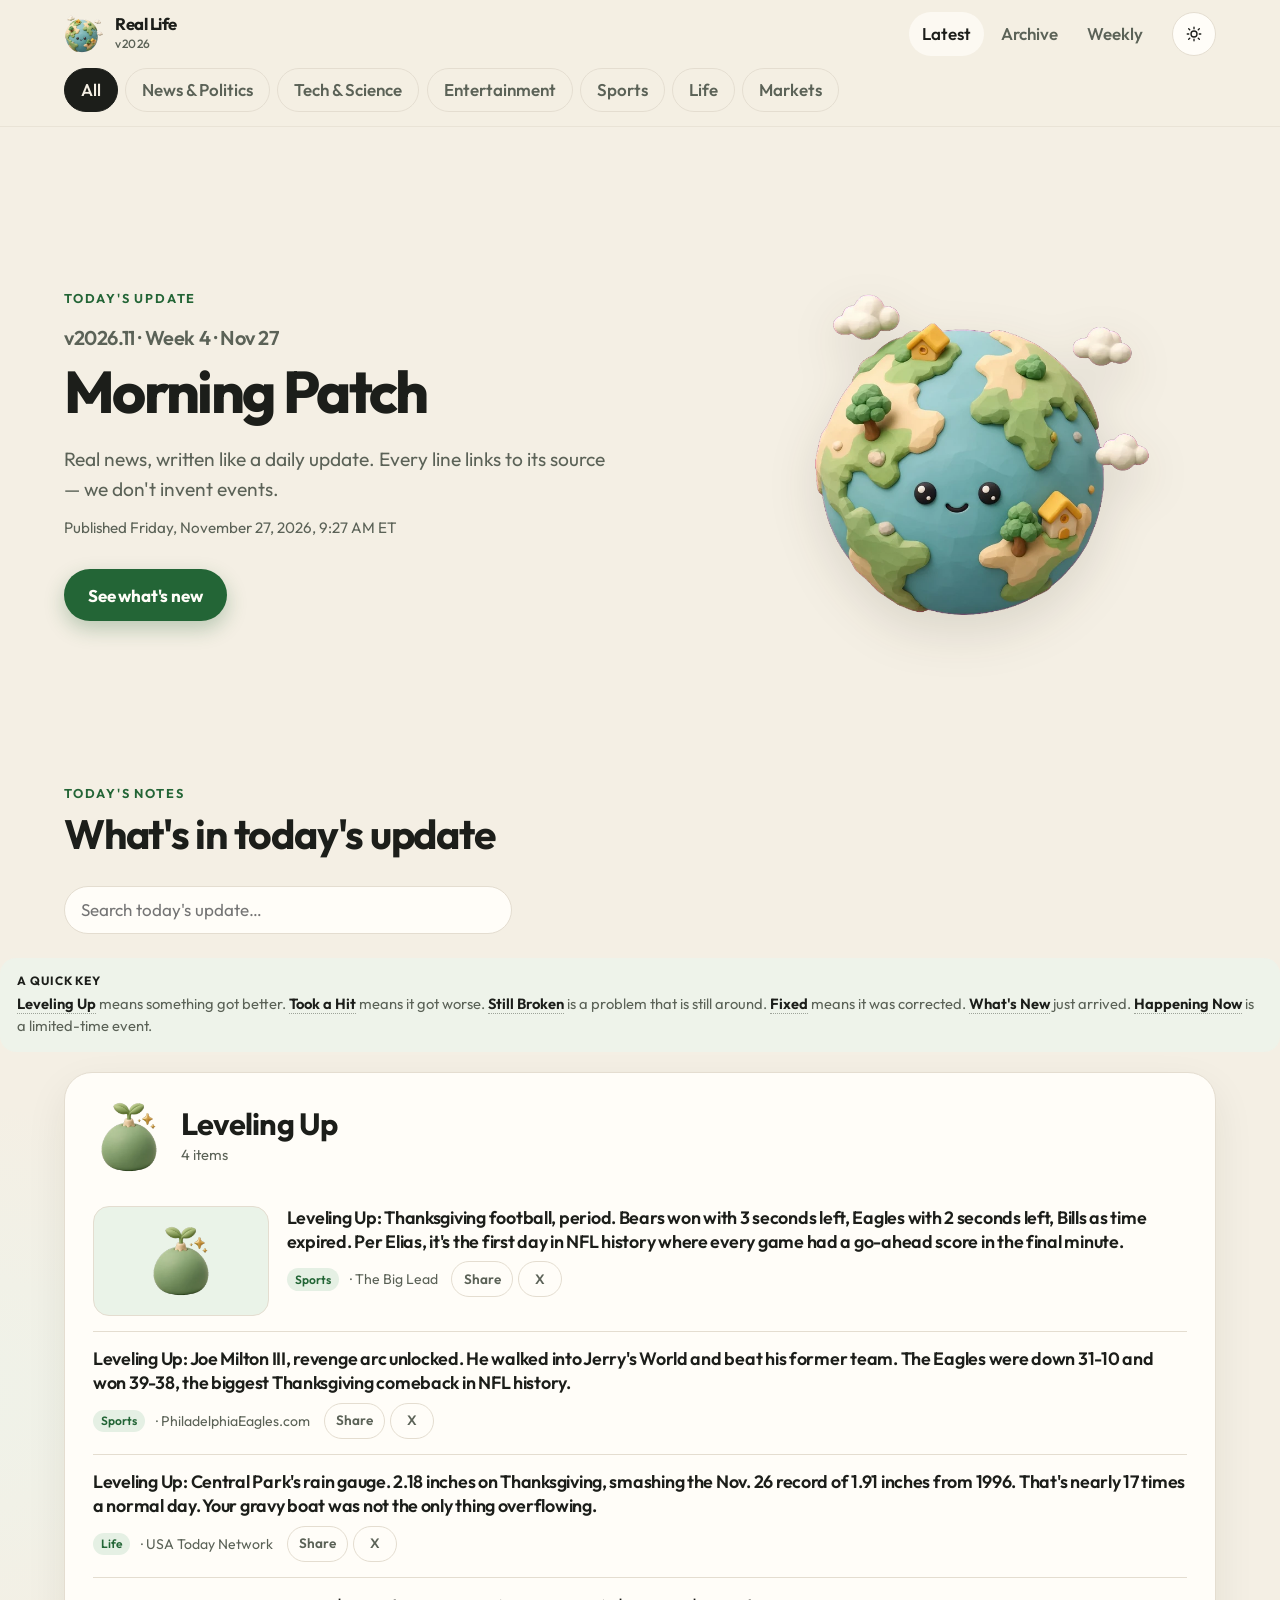
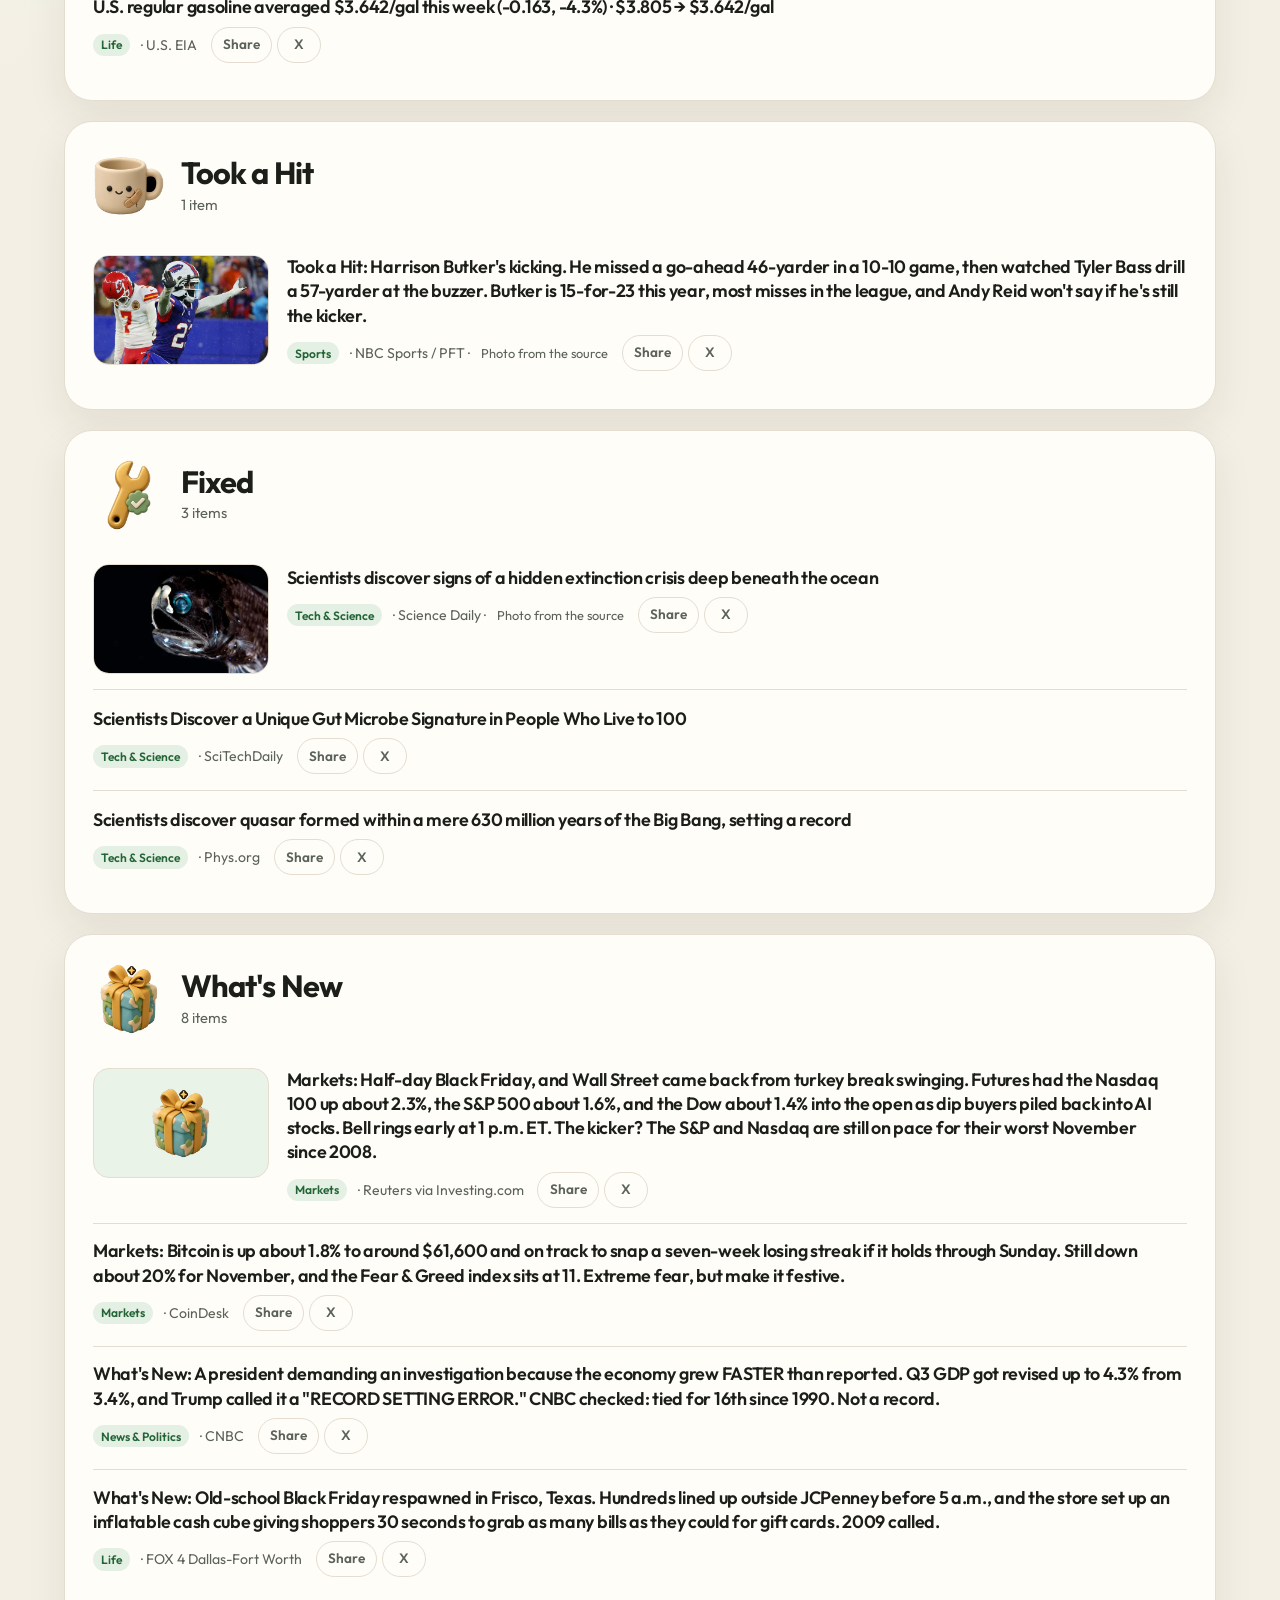
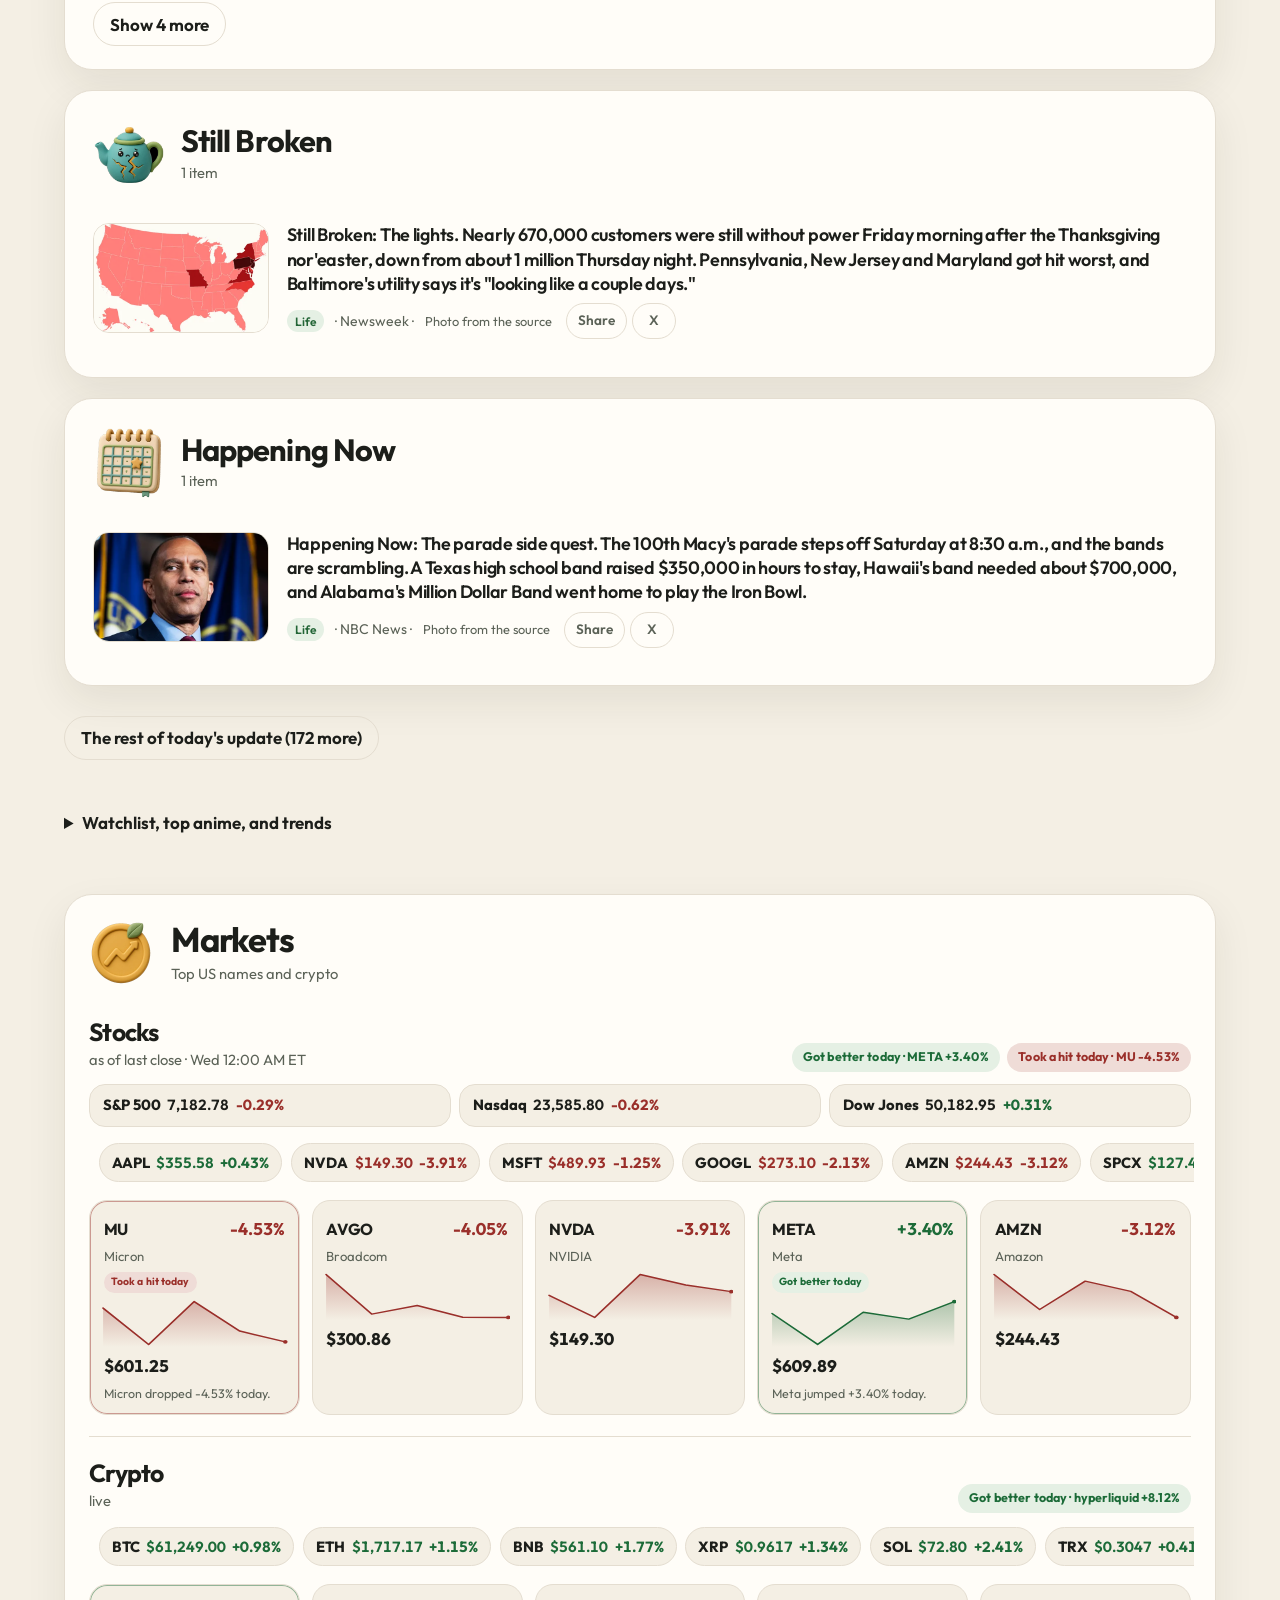
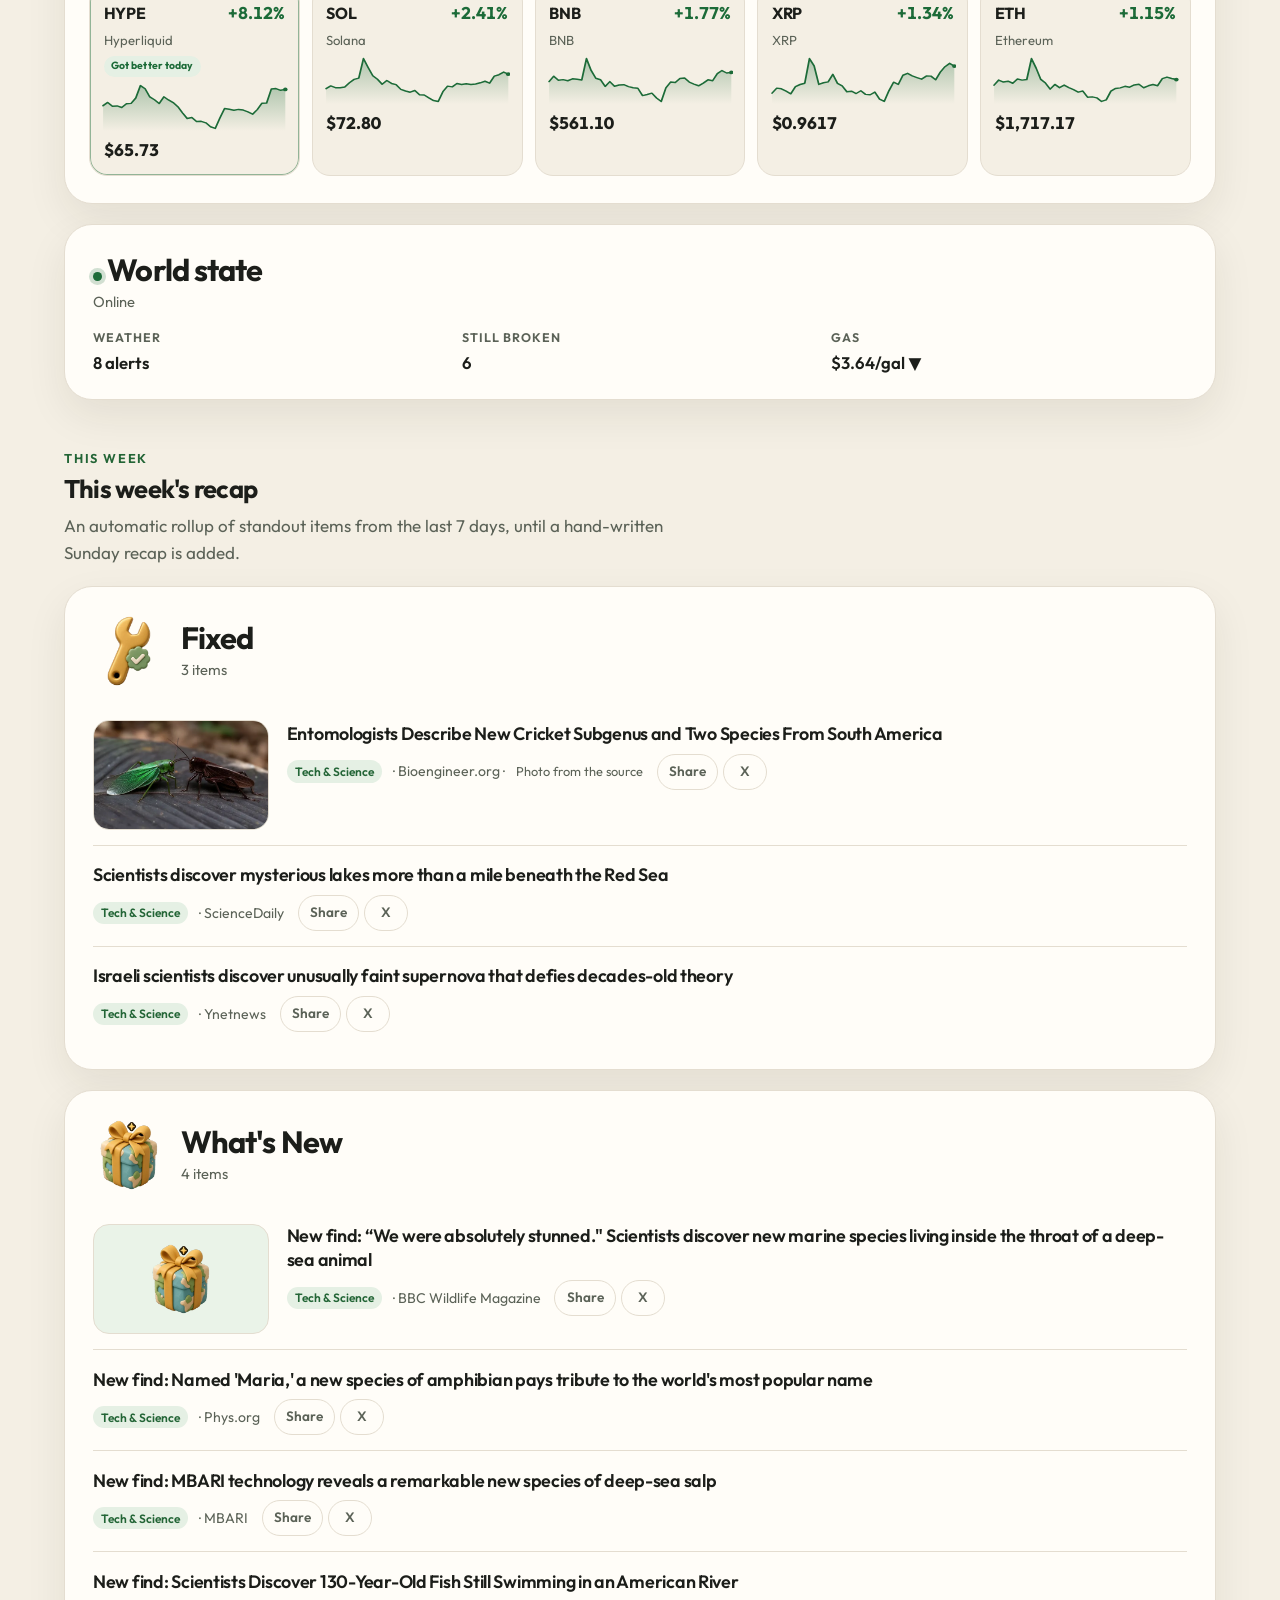
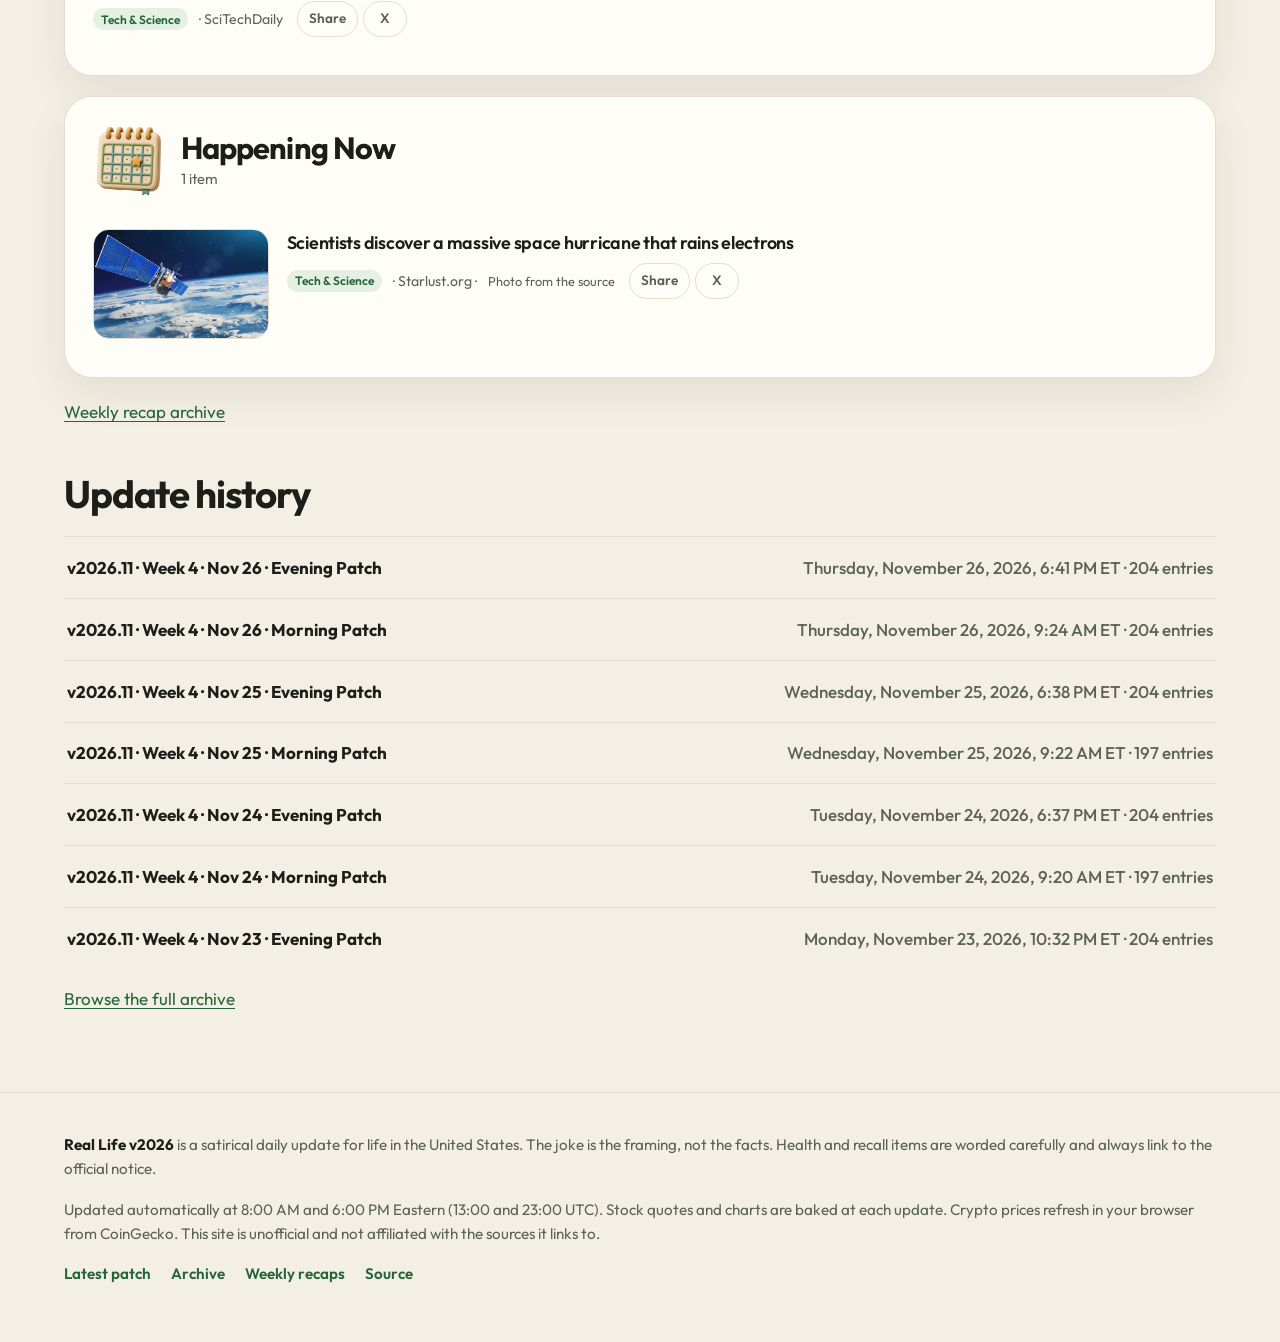
==== commit 94f2861c: "chore: refresh patch notes 2026-11-27T14:28Z" ====
--- a/site/index.html
+++ b/site/index.html
@@ -16,7 +16,7 @@
   <meta name="twitter:title" content="Real Life v2026.11 · Week 4 · Nov 27 · Morning Patch — Today&#x27;s update for America">
   <meta name="twitter:description" content="Today&#x27;s update for v2026.11 · Week 4 · Nov 27 · Morning Patch. Real headlines, written clearly, with every line linked to its source.">
   <meta name="theme-color" content="#f4efe4">
-  <meta property="og:updated_time" content="2026-11-27T09:14:48-05:00">
+  <meta property="og:updated_time" content="2026-11-27T09:27:01-05:00">
   <link rel="icon" id="favicon" href="assets/favicon.svg" type="image/svg+xml">
   <link rel="preconnect" href="https://fonts.googleapis.com">
   <link rel="preconnect" href="https://fonts.gstatic.com" crossorigin>
@@ -64,7 +64,7 @@
       <p class="hero-ed">v2026.11 · Week 4 · Nov 27</p>
       <h1 class="hero-ver">Morning Patch</h1>
       <p class="hero-tag">Real news, written like a daily update. Every line links to its source — we don't invent events.</p>
-      <p class="hero-when">Published Friday, November 27, 2026, 9:14 AM ET</p>
+      <p class="hero-when">Published Friday, November 27, 2026, 9:27 AM ET</p>
       <a class="cta" href="#latest">See what's new</a>
     </div>
     <div class="hero-art" id="world-stage">
@@ -92,12 +92,12 @@
       </div>
       <p class="key-legend"><span class="key-legend-label">A quick key</span><span title="Used to be called Buffs">Leveling Up</span> means something got better. <span title="Used to be called Nerfs">Took a Hit</span> means it got worse. <span title="Used to be called Known Bugs">Still Broken</span> is a problem that is still around. <span title="Used to be called Hotfixes or Bug fixes">Fixed</span> means it was corrected. <span title="Used to be called New Content">What's New</span> just arrived. <span title="Used to be called Limited-Time Events">Happening Now</span> is a limited-time event.</p>
       <div id="notes" class="patch-body">
-        <section class="sec-card patch-section sec-up reveal" data-section="Leveling Up"><div class="sec-top"><img class="sec-sprite" src="assets/sprites/up.webp" alt="" width="72" height="72"><div><h2 title="Something got better.">Leveling Up</h2><p class="sec-count" title="Something got better.">1 item</p></div></div><ul class="log"><li class="entry is-lead" id="n-ab10f2058391" data-id="ab10f2058391" data-filter="Life" data-section="Leveling Up" data-tier="featured" data-text="u.s. regular gasoline averaged $3.642/gal this week (-0.163, -4.3%)  ·  $3.805 → $3.642/gal u.s. regular gasoline averaged $3.642/gal this week (-0.163, -4.3%) u.s. eia life gas &amp; grocery"><a class="entry-thumb is-fallback" href="https://www.eia.gov/petroleum/gasdiesel/" rel="noopener noreferrer"><img src="assets/sprites/up.webp" alt="" width="320" height="200" loading="lazy" decoding="async"></a><div class="entry-body"><a href="https://www.eia.gov/petroleum/gasdiesel/" rel="noopener noreferrer">U.S. regular gasoline averaged $3.642/gal this week (-0.163, -4.3%)  ·  $3.805 → $3.642/gal</a><span class="meta"><span class="pill">Life</span> · U.S. EIA<span class="share-group"><button type="button" class="share" data-share-text="U.S. regular gasoline averaged $3.642/gal this week (-0.163, -4.3%)  ·  $3.805 → $3.642/gal" data-share-url="https://www.eia.gov/petroleum/gasdiesel/" aria-label="Copy this line">Share</button><a class="share-x" href="https://twitter.com/intent/tweet?text=U.S.%20regular%20gasoline%20averaged%20%243.642/gal%20this%20week%20%28-0.163%2C%20-4.3%25%29%20%20%C2%B7%20%20%243.805%20%E2%86%92%20%243.642/gal%20%E2%80%94%20via%20Real%20Life%20v2026%20https%3A//www.eia.gov/petroleum/gasdiesel/" target="_blank" rel="noopener noreferrer" aria-label="Share this line on X">X</a></span></span></div></li></ul></section><section class="sec-card patch-section sec-hit reveal" data-section="Took a Hit"><div class="sec-top"><img class="sec-sprite" src="assets/sprites/hit.webp" alt="" width="72" height="72"><div><h2 title="Something got worse.">Took a Hit</h2><p class="sec-count" title="Something got worse.">1 item</p></div></div><ul class="log"><li class="entry is-lead" id="n-25851784c803" data-id="25851784c803" data-filter="Life" data-section="Took a Hit" data-tier="featured" data-text="once upon a farm recalls all lots and varieties of tractor wheels organic toddler soft-baked bars due to potential choking hazard once upon a farm recalls all lots and varieties of tractor wheels organic toddler soft-baked bars due to potential choking hazard cdc new life health &amp; recalls"><a class="entry-thumb is-photo" href="https://tools.cdc.gov/api/embed/downloader/download.asp?m=316422&amp;c=766789" rel="noopener noreferrer"><img src="assets/thumbs/25851784c803.webp" alt="cdc new" width="320" height="200" loading="lazy" decoding="async"></a><div class="entry-body"><a href="https://tools.cdc.gov/api/embed/downloader/download.asp?m=316422&amp;c=766789" rel="noopener noreferrer">Once Upon A Farm Recalls All Lots and Varieties of Tractor Wheels Organic Toddler Soft-Baked Bars Due to Potential Choking Hazard</a><span class="meta"><span class="pill">Life</span> · cdc new · <span class="photo-credit">Photo from the source</span><span class="share-group"><button type="button" class="share" data-share-text="Once Upon A Farm Recalls All Lots and Varieties of Tractor Wheels Organic Toddler Soft-Baked Bars Due to Potential Choking Hazard" data-share-url="https://tools.cdc.gov/api/embed/downloader/download.asp?m=316422&amp;c=766789" aria-label="Copy this line">Share</button><a class="share-x" href="https://twitter.com/intent/tweet?text=Once%20Upon%20A%20Farm%20Recalls%20All%20Lots%20and%20Varieties%20of%20Tractor%20Wheels%20Organic%20Toddler%20Soft-Baked%20Bars%20Due%20to%20Potential%20Choking%20Hazard%20%E2%80%94%20via%20Real%20Life%20v2026%20https%3A//tools.cdc.gov/api/embed/downloader/download.asp%3Fm%3D316422%26c%3D766789" target="_blank" rel="noopener noreferrer" aria-label="Share this line on X">X</a></span></span></div></li></ul></section><section class="sec-card patch-section sec-fixed reveal" data-section="Fixed"><div class="sec-top"><img class="sec-sprite" src="assets/sprites/fixed.webp" alt="" width="72" height="72"><div><h2 title="A problem was corrected.">Fixed</h2><p class="sec-count" title="A problem was corrected.">8 items</p></div></div><ul class="log"><li class="entry is-lead" id="n-7342d8387eee" data-id="7342d8387eee" data-filter="Tech &amp; Science" data-section="Fixed" data-tier="featured" data-text="“that’s a bizarre-looking one.” new deep-sea worm named after dolly parton “that’s a bizarre-looking one.” new deep-sea worm named after dolly parton bbc wildlife magazine tech &amp; science science &amp; nature"><a class="entry-thumb is-fallback" href="https://news.google.com/rss/articles/[base64]?oc=5" rel="noopener noreferrer"><img src="assets/sprites/fixed.webp" alt="" width="320" height="200" loading="lazy" decoding="async"></a><div class="entry-body"><a href="https://news.google.com/rss/articles/[base64]?oc=5" rel="noopener noreferrer">“That’s a bizarre-looking one.” New deep-sea worm named after Dolly Parton</a><span class="meta"><span class="pill">Tech &amp; Science</span> · BBC Wildlife Magazine<span class="share-group"><button type="button" class="share" data-share-text="“That’s a bizarre-looking one.” New deep-sea worm named after Dolly Parton" data-share-url="https://news.google.com/rss/articles/[base64]?oc=5" aria-label="Copy this line">Share</button><a class="share-x" href="https://twitter.com/intent/tweet?text=%E2%80%9CThat%E2%80%99s%20a%20bizarre-looking%20one.%E2%80%9D%20New%20deep-sea%20worm%20named%20after%20Dolly%20Parton%20%E2%80%94%20via%20Real%20Life%20v2026%20https%3A//news.google.com/rss/articles/[base64]%3Foc%3D5" target="_blank" rel="noopener noreferrer" aria-label="Share this line on X">X</a></span></span></div></li><li class="entry" id="n-10798413316e" data-id="10798413316e" data-filter="Tech &amp; Science" data-section="Fixed" data-tier="featured" data-text="scientists discover signs of a hidden extinction crisis deep beneath the ocean scientists discover signs of a hidden extinction crisis deep beneath the ocean science daily tech &amp; science science &amp; nature"><div class="entry-body"><a href="https://news.google.com/rss/articles/CBMib0FVX3lxTE41bDRFMDVXYUF1ZXlTTE9vY0ROQ3VDR2VYaEk5QUdzWTBBWWpjUl9BZjZwU0JIWEZEY2lEMHhfem0xZnRHdDNicjFZTHlEVnlacXItV25XOVhlVmNRZENIZW5tdDdLb1ZJR3NxbXctZw?oc=5" rel="noopener noreferrer">Scientists discover signs of a hidden extinction crisis deep beneath the ocean</a><span class="meta"><span class="pill">Tech &amp; Science</span> · Science Daily<span class="share-group"><button type="button" class="share" data-share-text="Scientists discover signs of a hidden extinction crisis deep beneath the ocean" data-share-url="https://news.google.com/rss/articles/CBMib0FVX3lxTE41bDRFMDVXYUF1ZXlTTE9vY0ROQ3VDR2VYaEk5QUdzWTBBWWpjUl9BZjZwU0JIWEZEY2lEMHhfem0xZnRHdDNicjFZTHlEVnlacXItV25XOVhlVmNRZENIZW5tdDdLb1ZJR3NxbXctZw?oc=5" aria-label="Copy this line">Share</button><a class="share-x" href="https://twitter.com/intent/tweet?text=Scientists%20discover%20signs%20of%20a%20hidden%20extinction%20crisis%20deep%20beneath%20the%20ocean%20%E2%80%94%20via%20Real%20Life%20v2026%20https%3A//news.google.com/rss/articles/CBMib0FVX3lxTE41bDRFMDVXYUF1ZXlTTE9vY0ROQ3VDR2VYaEk5QUdzWTBBWWpjUl9BZjZwU0JIWEZEY2lEMHhfem0xZnRHdDNicjFZTHlEVnlacXItV25XOVhlVmNRZENIZW5tdDdLb1ZJR3NxbXctZw%3Foc%3D5" target="_blank" rel="noopener noreferrer" aria-label="Share this line on X">X</a></span></span></div></li><li class="entry" id="n-d23af7d7f88f" data-id="d23af7d7f88f" data-filter="Tech &amp; Science" data-section="Fixed" data-tier="featured" data-text="scientists discover a unique gut microbe signature in people who live to 100 scientists discover a unique gut microbe signature in people who live to 100 scitechdaily tech &amp; science science &amp; nature"><div class="entry-body"><a href="https://news.google.com/rss/articles/[base64]?oc=5" rel="noopener noreferrer">Scientists Discover a Unique Gut Microbe Signature in People Who Live to 100</a><span class="meta"><span class="pill">Tech &amp; Science</span> · SciTechDaily<span class="share-group"><button type="button" class="share" data-share-text="Scientists Discover a Unique Gut Microbe Signature in People Who Live to 100" data-share-url="https://news.google.com/rss/articles/[base64]?oc=5" aria-label="Copy this line">Share</button><a class="share-x" href="https://twitter.com/intent/tweet?text=Scientists%20Discover%20a%20Unique%20Gut%20Microbe%20Signature%20in%20People%20Who%20Live%20to%20100%20%E2%80%94%20via%20Real%20Life%20v2026%20https%3A//news.google.com/rss/articles/[base64]%3Foc%3D5" target="_blank" rel="noopener noreferrer" aria-label="Share this line on X">X</a></span></span></div></li><li class="entry" id="n-a33b0a88c347" data-id="a33b0a88c347" data-filter="Tech &amp; Science" data-section="Fixed" data-tier="featured" data-text="scientists discover quasar formed within a mere 630 million years of the big bang, setting a record scientists discover quasar formed within a mere 630 million years of the big bang, setting a record phys.org tech &amp; science science &amp; nature"><div class="entry-body"><a href="https://news.google.com/rss/articles/CBMie0FVX3lxTFBEYVlib0NSYWh0dHpmNEV2YTdIcEtkZVA1SGExcWUxRnRyWnlEYzJTWXhtUFNua3hFMHdGcXhlSXlsbjhVaEd1NE5XVjNYMWVfeWJydV9lZUwxb1BpazhpbTNkT1Y5Ri0wOV8yZGVVRlNaaHB3cXRaWTJQbw?oc=5" rel="noopener noreferrer">Scientists discover quasar formed within a mere 630 million years of the Big Bang, setting a record</a><span class="meta"><span class="pill">Tech &amp; Science</span> · Phys.org<span class="share-group"><button type="button" class="share" data-share-text="Scientists discover quasar formed within a mere 630 million years of the Big Bang, setting a record" data-share-url="https://news.google.com/rss/articles/CBMie0FVX3lxTFBEYVlib0NSYWh0dHpmNEV2YTdIcEtkZVA1SGExcWUxRnRyWnlEYzJTWXhtUFNua3hFMHdGcXhlSXlsbjhVaEd1NE5XVjNYMWVfeWJydV9lZUwxb1BpazhpbTNkT1Y5Ri0wOV8yZGVVRlNaaHB3cXRaWTJQbw?oc=5" aria-label="Copy this line">Share</button><a class="share-x" href="https://twitter.com/intent/tweet?text=Scientists%20discover%20quasar%20formed%20within%20a%20mere%20630%20million%20years%20of%20the%20Big%20Bang%2C%20setting%20a%20record%20%E2%80%94%20via%20Real%20Life%20v2026%20https%3A//news.google.com/rss/articles/CBMie0FVX3lxTFBEYVlib0NSYWh0dHpmNEV2YTdIcEtkZVA1SGExcWUxRnRyWnlEYzJTWXhtUFNua3hFMHdGcXhlSXlsbjhVaEd1NE5XVjNYMWVfeWJydV9lZUwxb1BpazhpbTNkT1Y5Ri0wOV8yZGVVRlNaaHB3cXRaWTJQbw%3Foc%3D5" target="_blank" rel="noopener noreferrer" aria-label="Share this line on X">X</a></span></span></div></li><li class="entry is-extra" id="n-2a4b28334872" data-id="2a4b28334872" data-filter="News &amp; Politics" data-section="Fixed" data-tier="featured" data-text="scientists discover 130-year-old fish still swimming in an american river scientists discover 130-year-old fish still swimming in an american river scitechdaily news &amp; politics news"><div class="entry-body"><a href="https://news.google.com/rss/articles/[base64]?oc=5" rel="noopener noreferrer">Scientists Discover 130-Year-Old Fish Still Swimming in an American River</a><span class="meta"><span class="pill">News &amp; Politics</span> · SciTechDaily<span class="share-group"><button type="button" class="share" data-share-text="Scientists Discover 130-Year-Old Fish Still Swimming in an American River" data-share-url="https://news.google.com/rss/articles/[base64]?oc=5" aria-label="Copy this line">Share</button><a class="share-x" href="https://twitter.com/intent/tweet?text=Scientists%20Discover%20130-Year-Old%20Fish%20Still%20Swimming%20in%20an%20American%20River%20%E2%80%94%20via%20Real%20Life%20v2026%20https%3A//news.google.com/rss/articles/[base64]%3Foc%3D5" target="_blank" rel="noopener noreferrer" aria-label="Share this line on X">X</a></span></span></div></li><li class="entry is-extra" id="n-6a0dbdb9e87b" data-id="6a0dbdb9e87b" data-filter="Tech &amp; Science" data-section="Fixed" data-tier="featured" data-text="apod: 2026 november 27 – the moon watchers apod: 2026 november 27 – the moon watchers nasa science (.gov) tech &amp; science science &amp; nature"><div class="entry-body"><a href="https://news.google.com/rss/articles/CBMihgFBVV95cUxPN056cUpPd090WUlCSHQ3bGk1bWpiZW0wZjNZSVYycWFVZ3Q4QzVvdXNIOEwycDFySnhSVzBPaUJNVTFwX1R0aWNnWENqcDFqaS1EdGtTR0pZZ0dGNHRSdU44Z1BwWWZ1RGthd0JMZHJvRXZTRUhURXBycUdCakdEZlcxLU1zQQ?oc=5" rel="noopener noreferrer">APOD: 2026 November 27 – The Moon Watchers</a><span class="meta"><span class="pill">Tech &amp; Science</span> · NASA Science (.gov)<span class="share-group"><button type="button" class="share" data-share-text="APOD: 2026 November 27 – The Moon Watchers" data-share-url="https://news.google.com/rss/articles/CBMihgFBVV95cUxPN056cUpPd090WUlCSHQ3bGk1bWpiZW0wZjNZSVYycWFVZ3Q4QzVvdXNIOEwycDFySnhSVzBPaUJNVTFwX1R0aWNnWENqcDFqaS1EdGtTR0pZZ0dGNHRSdU44Z1BwWWZ1RGthd0JMZHJvRXZTRUhURXBycUdCakdEZlcxLU1zQQ?oc=5" aria-label="Copy this line">Share</button><a class="share-x" href="https://twitter.com/intent/tweet?text=APOD%3A%202026%20November%2027%20%E2%80%93%20The%20Moon%20Watchers%20%E2%80%94%20via%20Real%20Life%20v2026%20https%3A//news.google.com/rss/articles/CBMihgFBVV95cUxPN056cUpPd090WUlCSHQ3bGk1bWpiZW0wZjNZSVYycWFVZ3Q4QzVvdXNIOEwycDFySnhSVzBPaUJNVTFwX1R0aWNnWENqcDFqaS1EdGtTR0pZZ0dGNHRSdU44Z1BwWWZ1RGthd0JMZHJvRXZTRUhURXBycUdCakdEZlcxLU1zQQ%3Foc%3D5" target="_blank" rel="noopener noreferrer" aria-label="Share this line on X">X</a></span></span></div></li><li class="entry is-extra" id="n-67fab8265d9d" data-id="67fab8265d9d" data-filter="Tech &amp; Science" data-section="Fixed" data-tier="featured" data-text="nasa nuclear propulsion demo mission to make limited use of nuclear propulsion nasa nuclear propulsion demo mission to make limited use of nuclear propulsion spacenews tech &amp; science science &amp; nature"><div class="entry-body"><a href="https://news.google.com/rss/articles/[base64]?oc=5" rel="noopener noreferrer">NASA nuclear propulsion demo mission to make limited use of nuclear propulsion</a><span class="meta"><span class="pill">Tech &amp; Science</span> · SpaceNews<span class="share-group"><button type="button" class="share" data-share-text="NASA nuclear propulsion demo mission to make limited use of nuclear propulsion" data-share-url="https://news.google.com/rss/articles/[base64]?oc=5" aria-label="Copy this line">Share</button><a class="share-x" href="https://twitter.com/intent/tweet?text=NASA%20nuclear%20propulsion%20demo%20mission%20to%20make%20limited%20use%20of%20nuclear%20propulsion%20%E2%80%94%20via%20Real%20Life%20v2026%20https%3A//news.google.com/rss/articles/[base64]%3Foc%3D5" target="_blank" rel="noopener noreferrer" aria-label="Share this line on X">X</a></span></span></div></li><li class="entry is-extra" id="n-8df213949c43" data-id="8df213949c43" data-filter="Tech &amp; Science" data-section="Fixed" data-tier="featured" data-text="spacecraft reaches mercury after eight-year, 6-billion-mile journey spacecraft reaches mercury after eight-year, 6-billion-mile journey newsweek tech &amp; science science &amp; nature"><div class="entry-body"><a href="https://news.google.com/rss/articles/[base64]?oc=5" rel="noopener noreferrer">Spacecraft Reaches Mercury After Eight-Year, 6-Billion-Mile Journey</a><span class="meta"><span class="pill">Tech &amp; Science</span> · Newsweek<span class="share-group"><button type="button" class="share" data-share-text="Spacecraft Reaches Mercury After Eight-Year, 6-Billion-Mile Journey" data-share-url="https://news.google.com/rss/articles/[base64]?oc=5" aria-label="Copy this line">Share</button><a class="share-x" href="https://twitter.com/intent/tweet?text=Spacecraft%20Reaches%20Mercury%20After%20Eight-Year%2C%206-Billion-Mile%20Journey%20%E2%80%94%20via%20Real%20Life%20v2026%20https%3A//news.google.com/rss/articles/[base64]%3Foc%3D5" target="_blank" rel="noopener noreferrer" aria-label="Share this line on X">X</a></span></span></div></li></ul><button type="button" class="expand" aria-expanded="false" data-more-label="Show 4 more">Show 4 more</button></section><section class="sec-card patch-section sec-new reveal" data-section="What&#x27;s New"><div class="sec-top"><img class="sec-sprite" src="assets/sprites/new.webp" alt="" width="72" height="72"><div><h2 title="Something arrived or started.">What&#x27;s New</h2><p class="sec-count" title="Something arrived or started.">7 items</p></div></div><ul class="log"><li class="entry is-lead" id="n-7ba9c1e8efcf" data-id="7ba9c1e8efcf" data-filter="Tech &amp; Science" data-section="What&#x27;s New" data-tier="featured" data-text="new find: five new species of freshwater mussels in southern u.s. uncovered by researchers five new species of freshwater mussels in southern u.s. uncovered by researchers shedd aquarium tech &amp; science science &amp; nature"><a class="entry-thumb is-fallback" href="https://news.google.com/rss/articles/[base64]?oc=5" rel="noopener noreferrer"><img src="assets/sprites/new.webp" alt="" width="320" height="200" loading="lazy" decoding="async"></a><div class="entry-body"><a href="https://news.google.com/rss/articles/[base64]?oc=5" rel="noopener noreferrer">New find: Five New Species of Freshwater Mussels in Southern U.S. Uncovered by Researchers</a><span class="meta"><span class="pill">Tech &amp; Science</span> · Shedd Aquarium<span class="share-group"><button type="button" class="share" data-share-text="New find: Five New Species of Freshwater Mussels in Southern U.S. Uncovered by Researchers" data-share-url="https://news.google.com/rss/articles/[base64]?oc=5" aria-label="Copy this line">Share</button><a class="share-x" href="https://twitter.com/intent/tweet?text=New%20find%3A%20Five%20New%20Species%20of%20Freshwater%20Mussels%20in%20Southern%20U.S.%20Uncovered%20by%20Researchers%20%E2%80%94%20via%20Real%20Life%20v2026%20https%3A//news.google.com/rss/articles/[base64]%3Foc%3D5" target="_blank" rel="noopener noreferrer" aria-label="Share this line on X">X</a></span></span></div></li><li class="entry" id="n-e3b8d113b0cc" data-id="e3b8d113b0cc" data-filter="Tech &amp; Science" data-section="What&#x27;s New" data-tier="featured" data-text="new find: a tiny deep-sea fish eaten 42 years ago has now been named a new species - news - mongabay a tiny deep-sea fish eaten 42 years ago has now been named a new species - news - mongabay news - mongabay tech &amp; science science &amp; nature"><div class="entry-body"><a href="https://news.google.com/rss/articles/[base64]?oc=5" rel="noopener noreferrer">New find: A tiny deep-sea fish eaten 42 years ago has now been named a new species - news - Mongabay</a><span class="meta"><span class="pill">Tech &amp; Science</span> · news - Mongabay<span class="share-group"><button type="button" class="share" data-share-text="New find: A tiny deep-sea fish eaten 42 years ago has now been named a new species - news - Mongabay" data-share-url="https://news.google.com/rss/articles/[base64]?oc=5" aria-label="Copy this line">Share</button><a class="share-x" href="https://twitter.com/intent/tweet?text=New%20find%3A%20A%20tiny%20deep-sea%20fish%20eaten%2042%20years%20ago%20has%20now%20been%20named%20a%20new%20species%20-%20news%20-%20Mongabay%20%E2%80%94%20via%20Real%20Life%20v2026%20https%3A//news.google.com/rss/articles/[base64]%3Foc%3D5" target="_blank" rel="noopener noreferrer" aria-label="Share this line on X">X</a></span></span></div></li><li class="entry" id="n-820e2203f60e" data-id="820e2203f60e" data-filter="News &amp; Politics" data-section="What&#x27;s New" data-tier="featured" data-text="are tom brady and erin andrews dating? viral thanksgiving video explained are tom brady and erin andrews dating? viral thanksgiving video explained diario as news &amp; politics news"><div class="entry-body"><a href="https://news.google.com/rss/articles/[base64]?oc=5" rel="noopener noreferrer">Are Tom Brady and Erin Andrews dating? Viral Thanksgiving video explained</a><span class="meta"><span class="pill">News &amp; Politics</span> · Diario AS<span class="share-group"><button type="button" class="share" data-share-text="Are Tom Brady and Erin Andrews dating? Viral Thanksgiving video explained" data-share-url="https://news.google.com/rss/articles/[base64]?oc=5" aria-label="Copy this line">Share</button><a class="share-x" href="https://twitter.com/intent/tweet?text=Are%20Tom%20Brady%20and%20Erin%20Andrews%20dating%3F%20Viral%20Thanksgiving%20video%20explained%20%E2%80%94%20via%20Real%20Life%20v2026%20https%3A//news.google.com/rss/articles/[base64]%3Foc%3D5" target="_blank" rel="noopener noreferrer" aria-label="Share this line on X">X</a></span></span></div></li><li class="entry" id="n-b5704e40eba7" data-id="b5704e40eba7" data-filter="News &amp; Politics" data-section="What&#x27;s New" data-tier="featured" data-text="adrien broner’s thanksgiving feast goes viral as fans roast his cooking skills adrien broner’s thanksgiving feast goes viral as fans roast his cooking skills ndtv sports news &amp; politics news"><div class="entry-body"><a href="https://news.google.com/rss/articles/[base64]?oc=5" rel="noopener noreferrer">Adrien Broner’s Thanksgiving Feast Goes Viral As Fans Roast His Cooking Skills</a><span class="meta"><span class="pill">News &amp; Politics</span> · NDTV Sports<span class="share-group"><button type="button" class="share" data-share-text="Adrien Broner’s Thanksgiving Feast Goes Viral As Fans Roast His Cooking Skills" data-share-url="https://news.google.com/rss/articles/[base64]?oc=5" aria-label="Copy this line">Share</button><a class="share-x" href="https://twitter.com/intent/tweet?text=Adrien%20Broner%E2%80%99s%20Thanksgiving%20Feast%20Goes%20Viral%20As%20Fans%20Roast%20His%20Cooking%20Skills%20%E2%80%94%20via%20Real%20Life%20v2026%20https%3A//news.google.com/rss/articles/[base64]%3Foc%3D5" target="_blank" rel="noopener noreferrer" aria-label="Share this line on X">X</a></span></span></div></li><li class="entry is-extra" id="n-edea7fef8f22" data-id="edea7fef8f22" data-filter="Tech &amp; Science" data-section="What&#x27;s New" data-tier="featured" data-text="new find: this week in science: anxiety in college students, potatoes on the moon and whale snot this week in science: anxiety in college students, potatoes on the moon and whale snot npr science tech &amp; science science &amp; nature"><div class="entry-body"><a href="https://www.npr.org/2026/11/26/nx-s1-6044622/this-week-in-science-anxiety-in-college-students-potatoes-on-the-moon-and-whale-snot" rel="noopener noreferrer">New find: This week in science: anxiety in college students, potatoes on the moon and whale snot</a><span class="meta"><span class="pill">Tech &amp; Science</span> · npr science<span class="share-group"><button type="button" class="share" data-share-text="New find: This week in science: anxiety in college students, potatoes on the moon and whale snot" data-share-url="https://www.npr.org/2026/11/26/nx-s1-6044622/this-week-in-science-anxiety-in-college-students-potatoes-on-the-moon-and-whale-snot" aria-label="Copy this line">Share</button><a class="share-x" href="https://twitter.com/intent/tweet?text=New%20find%3A%20This%20week%20in%20science%3A%20anxiety%20in%20college%20students%2C%20potatoes%20on%20the%20moon%20and%20whale%20snot%20%E2%80%94%20via%20Real%20Life%20v2026%20https%3A//www.npr.org/2026/11/26/nx-s1-6044622/this-week-in-science-anxiety-in-college-students-potatoes-on-the-moon-and-whale-snot" target="_blank" rel="noopener noreferrer" aria-label="Share this line on X">X</a></span></span></div></li><li class="entry is-extra" id="n-93d7931ad0eb" data-id="93d7931ad0eb" data-filter="Tech &amp; Science" data-section="What&#x27;s New" data-tier="featured" data-text="new find: esa&#x27;s hera mission reveals stadium-sized crater on dimorphos esa&#x27;s hera mission reveals stadium-sized crater on dimorphos gizmodo tech &amp; science science &amp; nature"><div class="entry-body"><a href="https://news.google.com/rss/articles/[base64]?oc=5" rel="noopener noreferrer">New find: ESA&#x27;s Hera Mission Reveals Stadium-Sized Crater on Dimorphos</a><span class="meta"><span class="pill">Tech &amp; Science</span> · Gizmodo<span class="share-group"><button type="button" class="share" data-share-text="New find: ESA&#x27;s Hera Mission Reveals Stadium-Sized Crater on Dimorphos" data-share-url="https://news.google.com/rss/articles/[base64]?oc=5" aria-label="Copy this line">Share</button><a class="share-x" href="https://twitter.com/intent/tweet?text=New%20find%3A%20ESA%27s%20Hera%20Mission%20Reveals%20Stadium-Sized%20Crater%20on%20Dimorphos%20%E2%80%94%20via%20Real%20Life%20v2026%20https%3A//news.google.com/rss/articles/[base64]%3Foc%3D5" target="_blank" rel="noopener noreferrer" aria-label="Share this line on X">X</a></span></span></div></li><li class="entry is-extra" id="n-1fa0b202e4ac" data-id="1fa0b202e4ac" data-filter="Tech &amp; Science" data-section="What&#x27;s New" data-tier="featured" data-text="new find: local astronomer explains fireball that flashed across northeast ohio sky local astronomer explains fireball that flashed across northeast ohio sky fox 8 news tech &amp; science science &amp; nature"><div class="entry-body"><a href="https://news.google.com/rss/articles/[base64]?oc=5" rel="noopener noreferrer">New find: Local astronomer explains fireball that flashed across Northeast Ohio sky</a><span class="meta"><span class="pill">Tech &amp; Science</span> · FOX 8 News<span class="share-group"><button type="button" class="share" data-share-text="New find: Local astronomer explains fireball that flashed across Northeast Ohio sky" data-share-url="https://news.google.com/rss/articles/[base64]?oc=5" aria-label="Copy this line">Share</button><a class="share-x" href="https://twitter.com/intent/tweet?text=New%20find%3A%20Local%20astronomer%20explains%20fireball%20that%20flashed%20across%20Northeast%20Ohio%20sky%20%E2%80%94%20via%20Real%20Life%20v2026%20https%3A//news.google.com/rss/articles/[base64]%3Foc%3D5" target="_blank" rel="noopener noreferrer" aria-label="Share this line on X">X</a></span></span></div></li></ul><button type="button" class="expand" aria-expanded="false" data-more-label="Show 3 more">Show 3 more</button></section><section class="sec-card patch-section sec-broken reveal" data-section="Still Broken"><div class="sec-top"><img class="sec-sprite" src="assets/sprites/broken.webp" alt="" width="72" height="72"><div><h2 title="A problem that&#x27;s still around.">Still Broken</h2><p class="sec-count" title="A problem that&#x27;s still around.">1 item</p></div></div><ul class="log"><li class="entry is-lead" id="n-c9c44adb6f75" data-id="c9c44adb6f75" data-filter="News &amp; Politics" data-section="Still Broken" data-tier="featured" data-text="university of mississippi officials condemn alleged racist taunts in viral doorbell video, launch investigation - abc news - breaking news, latest news and videos university of mississippi officials condemn alleged racist taunts in viral doorbell video, launch investigation - abc news - breaking news, latest news and videos abc news - breaking news, latest news and videos news &amp; politics news"><a class="entry-thumb is-photo" href="https://news.google.com/rss/articles/[base64]?oc=5" rel="noopener noreferrer"><img src="assets/thumbs/c9c44adb6f75.webp" alt="ABC News - Breaking News, Latest News and Videos" width="320" height="200" loading="lazy" decoding="async"></a><div class="entry-body"><a href="https://news.google.com/rss/articles/[base64]?oc=5" rel="noopener noreferrer">University of Mississippi officials condemn alleged racist taunts in viral doorbell video, launch investigation - ABC News - Breaking News, Latest News and Videos</a><span class="meta"><span class="pill">News &amp; Politics</span> · ABC News - Breaking News, Latest News and Videos · <span class="photo-credit">Photo from the source</span><span class="share-group"><button type="button" class="share" data-share-text="University of Mississippi officials condemn alleged racist taunts in viral doorbell video, launch investigation - ABC News - Breaking News, Latest News and Videos" data-share-url="https://news.google.com/rss/articles/[base64]?oc=5" aria-label="Copy this line">Share</button><a class="share-x" href="https://twitter.com/intent/tweet?text=University%20of%20Mississippi%20officials%20condemn%20alleged%20racist%20taunts%20in%20viral%20doorbell%20video%2C%20launch%20investigation%20-%20ABC%20News%20-%20Breaking%20News%2C%20Latest%20News%20and%20Videos%20%E2%80%94%20via%20Real%20Life%20v2026%20https%3A//news.google.com/rss/articles/[base64]%3Foc%3D5" target="_blank" rel="noopener noreferrer" aria-label="Share this line on X">X</a></span></span></div></li></ul></section>
+        <section class="sec-card patch-section sec-up reveal" data-section="Leveling Up"><div class="sec-top"><img class="sec-sprite" src="assets/sprites/up.webp" alt="" width="72" height="72"><div><h2 title="Something got better.">Leveling Up</h2><p class="sec-count" title="Something got better.">4 items</p></div></div><ul class="log"><li class="entry is-lead" id="n-43714abe55d9" data-id="43714abe55d9" data-filter="Sports" data-section="Leveling Up" data-tier="featured" data-text="leveling up: thanksgiving football, period. bears won with 3 seconds left, eagles with 2 seconds left, bills as time expired. per elias, it&#x27;s the first day in nfl history where every game had a go-ahead score in the final minute. leveling up: thanksgiving football, period. bears won with 3 seconds left, eagles with 2 seconds left, bills as time expired. per elias, it&#x27;s the first day in nfl history where every game had a go-ahead score in the final minute. the big lead sports sports"><a class="entry-thumb is-fallback" href="https://www.thebiglead.com/nfl-thanksgiving-slate-makes-history-bears-eagles-bills-win-final-seconds/" rel="noopener noreferrer"><img src="assets/sprites/up.webp" alt="" width="320" height="200" loading="lazy" decoding="async"></a><div class="entry-body"><a href="https://www.thebiglead.com/nfl-thanksgiving-slate-makes-history-bears-eagles-bills-win-final-seconds/" rel="noopener noreferrer">Leveling Up: Thanksgiving football, period. Bears won with 3 seconds left, Eagles with 2 seconds left, Bills as time expired. Per Elias, it&#x27;s the first day in NFL history where every game had a go-ahead score in the final minute.</a><span class="meta"><span class="pill">Sports</span> · The Big Lead<span class="share-group"><button type="button" class="share" data-share-text="Leveling Up: Thanksgiving football, period. Bears won with 3 seconds left, Eagles with 2 seconds left, Bills as time expired. Per Elias, it&#x27;s the first day in NFL history where every game had a go-ahead score in the final minute." data-share-url="https://www.thebiglead.com/nfl-thanksgiving-slate-makes-history-bears-eagles-bills-win-final-seconds/" aria-label="Copy this line">Share</button><a class="share-x" href="https://twitter.com/intent/tweet?text=Leveling%20Up%3A%20Thanksgiving%20football%2C%20period.%20Bears%20won%20with%203%20seconds%20left%2C%20Eagles%20with%202%20seconds%20left%2C%20Bills%20as%20time%20expired.%20Per%20Elias%2C%20it%27s%20the%20first%20day%20in%20NFL%20history%20where%20every%20game%20had%20a%20go-ahead%20score%20in%20the%20final%20minute.%20%E2%80%94%20via%20Real%20Life%20v2026%20https%3A//www.thebiglead.com/nfl-thanksgiving-slate-makes-history-bears-eagles-bills-win-final-seconds/" target="_blank" rel="noopener noreferrer" aria-label="Share this line on X">X</a></span></span></div></li><li class="entry" id="n-fe8bfcfebf64" data-id="fe8bfcfebf64" data-filter="Sports" data-section="Leveling Up" data-tier="featured" data-text="leveling up: joe milton iii, revenge arc unlocked. he walked into jerry&#x27;s world and beat his former team. the eagles were down 31-10 and won 39-38, the biggest thanksgiving comeback in nfl history. leveling up: joe milton iii, revenge arc unlocked. he walked into jerry&#x27;s world and beat his former team. the eagles were down 31-10 and won 39-38, the biggest thanksgiving comeback in nfl history. philadelphiaeagles.com sports sports"><div class="entry-body"><a href="https://www.philadelphiaeagles.com/news/joe-milton-rockets-the-eagles-into-biggest-thanksgiving-comeback-in-nfl-history" rel="noopener noreferrer">Leveling Up: Joe Milton III, revenge arc unlocked. He walked into Jerry&#x27;s World and beat his former team. The Eagles were down 31-10 and won 39-38, the biggest Thanksgiving comeback in NFL history.</a><span class="meta"><span class="pill">Sports</span> · PhiladelphiaEagles.com<span class="share-group"><button type="button" class="share" data-share-text="Leveling Up: Joe Milton III, revenge arc unlocked. He walked into Jerry&#x27;s World and beat his former team. The Eagles were down 31-10 and won 39-38, the biggest Thanksgiving comeback in NFL history." data-share-url="https://www.philadelphiaeagles.com/news/joe-milton-rockets-the-eagles-into-biggest-thanksgiving-comeback-in-nfl-history" aria-label="Copy this line">Share</button><a class="share-x" href="https://twitter.com/intent/tweet?text=Leveling%20Up%3A%20Joe%20Milton%20III%2C%20revenge%20arc%20unlocked.%20He%20walked%20into%20Jerry%27s%20World%20and%20beat%20his%20former%20team.%20The%20Eagles%20were%20down%2031-10%20and%20won%2039-38%2C%20the%20biggest%20Thanksgiving%20comeback%20in%20NFL%20history.%20%E2%80%94%20via%20Real%20Life%20v2026%20https%3A//www.philadelphiaeagles.com/news/joe-milton-rockets-the-eagles-into-biggest-thanksgiving-comeback-in-nfl-history" target="_blank" rel="noopener noreferrer" aria-label="Share this line on X">X</a></span></span></div></li><li class="entry" id="n-f5833c5785ed" data-id="f5833c5785ed" data-filter="Life" data-section="Leveling Up" data-tier="featured" data-text="leveling up: central park&#x27;s rain gauge. 2.18 inches on thanksgiving, smashing the nov. 26 record of 1.91 inches from 1996. that&#x27;s nearly 17 times a normal day. your gravy boat was not the only thing overflowing. leveling up: central park&#x27;s rain gauge. 2.18 inches on thanksgiving, smashing the nov. 26 record of 1.91 inches from 1996. that&#x27;s nearly 17 times a normal day. your gravy boat was not the only thing overflowing. usa today network life life"><div class="entry-body"><a href="https://www.uticaod.com/story/weather/2026/11/27/nyc-thanksgiving-rainfall-totals/92977615007/" rel="noopener noreferrer">Leveling Up: Central Park&#x27;s rain gauge. 2.18 inches on Thanksgiving, smashing the Nov. 26 record of 1.91 inches from 1996. That&#x27;s nearly 17 times a normal day. Your gravy boat was not the only thing overflowing.</a><span class="meta"><span class="pill">Life</span> · USA Today Network<span class="share-group"><button type="button" class="share" data-share-text="Leveling Up: Central Park&#x27;s rain gauge. 2.18 inches on Thanksgiving, smashing the Nov. 26 record of 1.91 inches from 1996. That&#x27;s nearly 17 times a normal day. Your gravy boat was not the only thing overflowing." data-share-url="https://www.uticaod.com/story/weather/2026/11/27/nyc-thanksgiving-rainfall-totals/92977615007/" aria-label="Copy this line">Share</button><a class="share-x" href="https://twitter.com/intent/tweet?text=Leveling%20Up%3A%20Central%20Park%27s%20rain%20gauge.%202.18%20inches%20on%20Thanksgiving%2C%20smashing%20the%20Nov.%2026%20record%20of%201.91%20inches%20from%201996.%20That%27s%20nearly%2017%20times%20a%20normal%20day.%20Your%20gravy%20boat%20was%20not%20the%20only%20thing%20overflowing.%20%E2%80%94%20via%20Real%20Life%20v2026%20https%3A//www.uticaod.com/story/weather/2026/11/27/nyc-thanksgiving-rainfall-totals/92977615007/" target="_blank" rel="noopener noreferrer" aria-label="Share this line on X">X</a></span></span></div></li><li class="entry" id="n-ab10f2058391" data-id="ab10f2058391" data-filter="Life" data-section="Leveling Up" data-tier="featured" data-text="u.s. regular gasoline averaged $3.642/gal this week (-0.163, -4.3%)  ·  $3.805 → $3.642/gal u.s. regular gasoline averaged $3.642/gal this week (-0.163, -4.3%) u.s. eia life gas &amp; grocery"><div class="entry-body"><a href="https://www.eia.gov/petroleum/gasdiesel/" rel="noopener noreferrer">U.S. regular gasoline averaged $3.642/gal this week (-0.163, -4.3%)  ·  $3.805 → $3.642/gal</a><span class="meta"><span class="pill">Life</span> · U.S. EIA<span class="share-group"><button type="button" class="share" data-share-text="U.S. regular gasoline averaged $3.642/gal this week (-0.163, -4.3%)  ·  $3.805 → $3.642/gal" data-share-url="https://www.eia.gov/petroleum/gasdiesel/" aria-label="Copy this line">Share</button><a class="share-x" href="https://twitter.com/intent/tweet?text=U.S.%20regular%20gasoline%20averaged%20%243.642/gal%20this%20week%20%28-0.163%2C%20-4.3%25%29%20%20%C2%B7%20%20%243.805%20%E2%86%92%20%243.642/gal%20%E2%80%94%20via%20Real%20Life%20v2026%20https%3A//www.eia.gov/petroleum/gasdiesel/" target="_blank" rel="noopener noreferrer" aria-label="Share this line on X">X</a></span></span></div></li></ul></section><section class="sec-card patch-section sec-hit reveal" data-section="Took a Hit"><div class="sec-top"><img class="sec-sprite" src="assets/sprites/hit.webp" alt="" width="72" height="72"><div><h2 title="Something got worse.">Took a Hit</h2><p class="sec-count" title="Something got worse.">1 item</p></div></div><ul class="log"><li class="entry is-lead" id="n-73328b7eb9d1" data-id="73328b7eb9d1" data-filter="Sports" data-section="Took a Hit" data-tier="featured" data-text="took a hit: harrison butker&#x27;s kicking. he missed a go-ahead 46-yarder in a 10-10 game, then watched tyler bass drill a 57-yarder at the buzzer. butker is 15-for-23 this year, most misses in the league, and andy reid won&#x27;t say if he&#x27;s still the kicker. took a hit: harrison butker&#x27;s kicking. he missed a go-ahead 46-yarder in a 10-10 game, then watched tyler bass drill a 57-yarder at the buzzer. butker is 15-for-23 this year, most misses in the league, and andy reid won&#x27;t say if he&#x27;s still the kicker. nbc sports / pft sports sports"><a class="entry-thumb is-photo" href="https://www.nbcsports.com/nfl/profootballtalk/rumor-mill/news/kickers-made-the-difference-as-harrison-butker-missed-tyler-bass-won-the-game" rel="noopener noreferrer"><img src="assets/thumbs/73328b7eb9d1.webp" alt="NBC Sports / PFT" width="320" height="200" loading="lazy" decoding="async"></a><div class="entry-body"><a href="https://www.nbcsports.com/nfl/profootballtalk/rumor-mill/news/kickers-made-the-difference-as-harrison-butker-missed-tyler-bass-won-the-game" rel="noopener noreferrer">Took a Hit: Harrison Butker&#x27;s kicking. He missed a go-ahead 46-yarder in a 10-10 game, then watched Tyler Bass drill a 57-yarder at the buzzer. Butker is 15-for-23 this year, most misses in the league, and Andy Reid won&#x27;t say if he&#x27;s still the kicker.</a><span class="meta"><span class="pill">Sports</span> · NBC Sports / PFT · <span class="photo-credit">Photo from the source</span><span class="share-group"><button type="button" class="share" data-share-text="Took a Hit: Harrison Butker&#x27;s kicking. He missed a go-ahead 46-yarder in a 10-10 game, then watched Tyler Bass drill a 57-yarder at the buzzer. Butker is 15-for-23 this year, most misses in the league, and Andy Reid won&#x27;t say if he&#x27;s still the kicker." data-share-url="https://www.nbcsports.com/nfl/profootballtalk/rumor-mill/news/kickers-made-the-difference-as-harrison-butker-missed-tyler-bass-won-the-game" aria-label="Copy this line">Share</button><a class="share-x" href="https://twitter.com/intent/tweet?text=Took%20a%20Hit%3A%20Harrison%20Butker%27s%20kicking.%20He%20missed%20a%20go-ahead%2046-yarder%20in%20a%2010-10%20game%2C%20then%20watched%20Tyler%20Bass%20drill%20a%2057-yarder%20at%20the%20buzzer.%20Butker%20is%2015-for-23%20this%20year%2C%20most%20misses%20in%20the%20league%2C%20and%20Andy%20Reid%20won%27t%20say%20if%20he%27s%20still%20the%20kicker.%20%E2%80%94%20via%20Real%20Life%20v2026%20https%3A//www.nbcsports.com/nfl/profootballtalk/rumor-mill/news/kickers-made-the-difference-as-harrison-butker-missed-tyler-bass-won-the-game" target="_blank" rel="noopener noreferrer" aria-label="Share this line on X">X</a></span></span></div></li></ul></section><section class="sec-card patch-section sec-fixed reveal" data-section="Fixed"><div class="sec-top"><img class="sec-sprite" src="assets/sprites/fixed.webp" alt="" width="72" height="72"><div><h2 title="A problem was corrected.">Fixed</h2><p class="sec-count" title="A problem was corrected.">3 items</p></div></div><ul class="log"><li class="entry is-lead" id="n-10798413316e" data-id="10798413316e" data-filter="Tech &amp; Science" data-section="Fixed" data-tier="featured" data-text="scientists discover signs of a hidden extinction crisis deep beneath the ocean scientists discover signs of a hidden extinction crisis deep beneath the ocean science daily tech &amp; science science &amp; nature"><a class="entry-thumb is-photo" href="https://news.google.com/rss/articles/CBMib0FVX3lxTE41bDRFMDVXYUF1ZXlTTE9vY0ROQ3VDR2VYaEk5QUdzWTBBWWpjUl9BZjZwU0JIWEZEY2lEMHhfem0xZnRHdDNicjFZTHlEVnlacXItV25XOVhlVmNRZENIZW5tdDdLb1ZJR3NxbXctZw?oc=5" rel="noopener noreferrer"><img src="assets/thumbs/10798413316e.webp" alt="Science Daily" width="320" height="200" loading="lazy" decoding="async"></a><div class="entry-body"><a href="https://news.google.com/rss/articles/CBMib0FVX3lxTE41bDRFMDVXYUF1ZXlTTE9vY0ROQ3VDR2VYaEk5QUdzWTBBWWpjUl9BZjZwU0JIWEZEY2lEMHhfem0xZnRHdDNicjFZTHlEVnlacXItV25XOVhlVmNRZENIZW5tdDdLb1ZJR3NxbXctZw?oc=5" rel="noopener noreferrer">Scientists discover signs of a hidden extinction crisis deep beneath the ocean</a><span class="meta"><span class="pill">Tech &amp; Science</span> · Science Daily · <span class="photo-credit">Photo from the source</span><span class="share-group"><button type="button" class="share" data-share-text="Scientists discover signs of a hidden extinction crisis deep beneath the ocean" data-share-url="https://news.google.com/rss/articles/CBMib0FVX3lxTE41bDRFMDVXYUF1ZXlTTE9vY0ROQ3VDR2VYaEk5QUdzWTBBWWpjUl9BZjZwU0JIWEZEY2lEMHhfem0xZnRHdDNicjFZTHlEVnlacXItV25XOVhlVmNRZENIZW5tdDdLb1ZJR3NxbXctZw?oc=5" aria-label="Copy this line">Share</button><a class="share-x" href="https://twitter.com/intent/tweet?text=Scientists%20discover%20signs%20of%20a%20hidden%20extinction%20crisis%20deep%20beneath%20the%20ocean%20%E2%80%94%20via%20Real%20Life%20v2026%20https%3A//news.google.com/rss/articles/CBMib0FVX3lxTE41bDRFMDVXYUF1ZXlTTE9vY0ROQ3VDR2VYaEk5QUdzWTBBWWpjUl9BZjZwU0JIWEZEY2lEMHhfem0xZnRHdDNicjFZTHlEVnlacXItV25XOVhlVmNRZENIZW5tdDdLb1ZJR3NxbXctZw%3Foc%3D5" target="_blank" rel="noopener noreferrer" aria-label="Share this line on X">X</a></span></span></div></li><li class="entry" id="n-d23af7d7f88f" data-id="d23af7d7f88f" data-filter="Tech &amp; Science" data-section="Fixed" data-tier="featured" data-text="scientists discover a unique gut microbe signature in people who live to 100 scientists discover a unique gut microbe signature in people who live to 100 scitechdaily tech &amp; science science &amp; nature"><div class="entry-body"><a href="https://news.google.com/rss/articles/[base64]?oc=5" rel="noopener noreferrer">Scientists Discover a Unique Gut Microbe Signature in People Who Live to 100</a><span class="meta"><span class="pill">Tech &amp; Science</span> · SciTechDaily<span class="share-group"><button type="button" class="share" data-share-text="Scientists Discover a Unique Gut Microbe Signature in People Who Live to 100" data-share-url="https://news.google.com/rss/articles/[base64]?oc=5" aria-label="Copy this line">Share</button><a class="share-x" href="https://twitter.com/intent/tweet?text=Scientists%20Discover%20a%20Unique%20Gut%20Microbe%20Signature%20in%20People%20Who%20Live%20to%20100%20%E2%80%94%20via%20Real%20Life%20v2026%20https%3A//news.google.com/rss/articles/[base64]%3Foc%3D5" target="_blank" rel="noopener noreferrer" aria-label="Share this line on X">X</a></span></span></div></li><li class="entry" id="n-a33b0a88c347" data-id="a33b0a88c347" data-filter="Tech &amp; Science" data-section="Fixed" data-tier="featured" data-text="scientists discover quasar formed within a mere 630 million years of the big bang, setting a record scientists discover quasar formed within a mere 630 million years of the big bang, setting a record phys.org tech &amp; science science &amp; nature"><div class="entry-body"><a href="https://news.google.com/rss/articles/CBMie0FVX3lxTFBEYVlib0NSYWh0dHpmNEV2YTdIcEtkZVA1SGExcWUxRnRyWnlEYzJTWXhtUFNua3hFMHdGcXhlSXlsbjhVaEd1NE5XVjNYMWVfeWJydV9lZUwxb1BpazhpbTNkT1Y5Ri0wOV8yZGVVRlNaaHB3cXRaWTJQbw?oc=5" rel="noopener noreferrer">Scientists discover quasar formed within a mere 630 million years of the Big Bang, setting a record</a><span class="meta"><span class="pill">Tech &amp; Science</span> · Phys.org<span class="share-group"><button type="button" class="share" data-share-text="Scientists discover quasar formed within a mere 630 million years of the Big Bang, setting a record" data-share-url="https://news.google.com/rss/articles/CBMie0FVX3lxTFBEYVlib0NSYWh0dHpmNEV2YTdIcEtkZVA1SGExcWUxRnRyWnlEYzJTWXhtUFNua3hFMHdGcXhlSXlsbjhVaEd1NE5XVjNYMWVfeWJydV9lZUwxb1BpazhpbTNkT1Y5Ri0wOV8yZGVVRlNaaHB3cXRaWTJQbw?oc=5" aria-label="Copy this line">Share</button><a class="share-x" href="https://twitter.com/intent/tweet?text=Scientists%20discover%20quasar%20formed%20within%20a%20mere%20630%20million%20years%20of%20the%20Big%20Bang%2C%20setting%20a%20record%20%E2%80%94%20via%20Real%20Life%20v2026%20https%3A//news.google.com/rss/articles/CBMie0FVX3lxTFBEYVlib0NSYWh0dHpmNEV2YTdIcEtkZVA1SGExcWUxRnRyWnlEYzJTWXhtUFNua3hFMHdGcXhlSXlsbjhVaEd1NE5XVjNYMWVfeWJydV9lZUwxb1BpazhpbTNkT1Y5Ri0wOV8yZGVVRlNaaHB3cXRaWTJQbw%3Foc%3D5" target="_blank" rel="noopener noreferrer" aria-label="Share this line on X">X</a></span></span></div></li></ul></section><section class="sec-card patch-section sec-new reveal" data-section="What&#x27;s New"><div class="sec-top"><img class="sec-sprite" src="assets/sprites/new.webp" alt="" width="72" height="72"><div><h2 title="Something arrived or started.">What&#x27;s New</h2><p class="sec-count" title="Something arrived or started.">8 items</p></div></div><ul class="log"><li class="entry is-lead" id="n-dc75001e385f" data-id="dc75001e385f" data-filter="Markets" data-section="What&#x27;s New" data-tier="featured" data-text="markets: half-day black friday, and wall street came back from turkey break swinging. futures had the nasdaq 100 up about 2.3%, the s&amp;p 500 about 1.6%, and the dow about 1.4% into the open as dip buyers piled back into ai stocks. bell rings early at 1 p.m. et. the kicker? the s&amp;p and nasdaq are still on pace for their worst november since 2008. markets: half-day black friday, and wall street came back from turkey break swinging. futures had the nasdaq 100 up about 2.3%, the s&amp;p 500 about 1.6%, and the dow about 1.4% into the open as dip buyers piled back into ai stocks. bell rings early at 1 p.m. et. the kicker? the s&amp;p and nasdaq are still on pace for their worst november since 2008. reuters via investing.com markets markets"><a class="entry-thumb is-fallback" href="https://www.investing.com/news/stock-market-news/wall-st-futures-surge-as-investors-return-from-holiday-5053052" rel="noopener noreferrer"><img src="assets/sprites/new.webp" alt="" width="320" height="200" loading="lazy" decoding="async"></a><div class="entry-body"><a href="https://www.investing.com/news/stock-market-news/wall-st-futures-surge-as-investors-return-from-holiday-5053052" rel="noopener noreferrer">Markets: Half-day Black Friday, and Wall Street came back from turkey break swinging. Futures had the Nasdaq 100 up about 2.3%, the S&amp;P 500 about 1.6%, and the Dow about 1.4% into the open as dip buyers piled back into AI stocks. Bell rings early at 1 p.m. ET. The kicker? The S&amp;P and Nasdaq are still on pace for their worst November since 2008.</a><span class="meta"><span class="pill">Markets</span> · Reuters via Investing.com<span class="share-group"><button type="button" class="share" data-share-text="Markets: Half-day Black Friday, and Wall Street came back from turkey break swinging. Futures had the Nasdaq 100 up about 2.3%, the S&amp;P 500 about 1.6%, and the Dow about 1.4% into the open as dip buyers piled back into AI stocks. Bell rings early at 1 p.m. ET. The kicker? The S&amp;P and Nasdaq are still on pace for their worst November since 2008." data-share-url="https://www.investing.com/news/stock-market-news/wall-st-futures-surge-as-investors-return-from-holiday-5053052" aria-label="Copy this line">Share</button><a class="share-x" href="https://twitter.com/intent/tweet?text=Markets%3A%20Half-day%20Black%20Friday%2C%20and%20Wall%20Street%20came%20back%20from%20turkey%20break%20swinging.%20Futures%20had%20the%20Nasdaq%20100%20up%20about%202.3%25%2C%20the%20S%26P%20500%20about%201.6%25%2C%20and%20the%20Dow%20about%201.4%25%20into%20the%20open%20as%20dip%20buyers%20piled%20back%20into%20AI%20stocks.%20Bell%20rings%20early%20at%201%20p.m.%20ET.%20The%20kicker%3F%20The%20S%26P%20and%20Nasdaq%20are%20still%20on%20pace%20for%20their%20worst%20November%20since%202008.%20%E2%80%94%20via%20Real%20Life%20v2026%20https%3A//www.investing.com/news/stock-market-news/wall-st-futures-surge-as-investors-return-from-holiday-5053052" target="_blank" rel="noopener noreferrer" aria-label="Share this line on X">X</a></span></span></div></li><li class="entry" id="n-0396aeb85e51" data-id="0396aeb85e51" data-filter="Markets" data-section="What&#x27;s New" data-tier="featured" data-text="markets: bitcoin is up about 1.8% to around $61,600 and on track to snap a seven-week losing streak if it holds through sunday. still down about 20% for november, and the fear &amp; greed index sits at 11. extreme fear, but make it festive. markets: bitcoin is up about 1.8% to around $61,600 and on track to snap a seven-week losing streak if it holds through sunday. still down about 20% for november, and the fear &amp; greed index sits at 11. extreme fear, but make it festive. coindesk markets markets"><div class="entry-body"><a href="https://www.coindesk.com/markets/2026/11/27/bitcoin-on-course-to-end-seven-week-losing-streak-while-trailing-stock-rebound" rel="noopener noreferrer">Markets: Bitcoin is up about 1.8% to around $61,600 and on track to snap a seven-week losing streak if it holds through Sunday. Still down about 20% for November, and the Fear &amp; Greed index sits at 11. Extreme fear, but make it festive.</a><span class="meta"><span class="pill">Markets</span> · CoinDesk<span class="share-group"><button type="button" class="share" data-share-text="Markets: Bitcoin is up about 1.8% to around $61,600 and on track to snap a seven-week losing streak if it holds through Sunday. Still down about 20% for November, and the Fear &amp; Greed index sits at 11. Extreme fear, but make it festive." data-share-url="https://www.coindesk.com/markets/2026/11/27/bitcoin-on-course-to-end-seven-week-losing-streak-while-trailing-stock-rebound" aria-label="Copy this line">Share</button><a class="share-x" href="https://twitter.com/intent/tweet?text=Markets%3A%20Bitcoin%20is%20up%20about%201.8%25%20to%20around%20%2461%2C600%20and%20on%20track%20to%20snap%20a%20seven-week%20losing%20streak%20if%20it%20holds%20through%20Sunday.%20Still%20down%20about%2020%25%20for%20November%2C%20and%20the%20Fear%20%26%20Greed%20index%20sits%20at%2011.%20Extreme%20fear%2C%20but%20make%20it%20festive.%20%E2%80%94%20via%20Real%20Life%20v2026%20https%3A//www.coindesk.com/markets/2026/11/27/bitcoin-on-course-to-end-seven-week-losing-streak-while-trailing-stock-rebound" target="_blank" rel="noopener noreferrer" aria-label="Share this line on X">X</a></span></span></div></li><li class="entry" id="n-a7ae4083de12" data-id="a7ae4083de12" data-filter="News &amp; Politics" data-section="What&#x27;s New" data-tier="featured" data-text="what&#x27;s new: a president demanding an investigation because the economy grew faster than reported. q3 gdp got revised up to 4.3% from 3.4%, and trump called it a &quot;record setting error.&quot; cnbc checked: tied for 16th since 1990. not a record. what&#x27;s new: a president demanding an investigation because the economy grew faster than reported. q3 gdp got revised up to 4.3% from 3.4%, and trump called it a &quot;record setting error.&quot; cnbc checked: tied for 16th since 1990. not a record. cnbc news &amp; politics news &amp; politics"><div class="entry-body"><a href="https://www.cnbc.com/2026/11/26/trump-gdp-revision-investigation.html" rel="noopener noreferrer">What&#x27;s New: A president demanding an investigation because the economy grew FASTER than reported. Q3 GDP got revised up to 4.3% from 3.4%, and Trump called it a &quot;RECORD SETTING ERROR.&quot; CNBC checked: tied for 16th since 1990. Not a record.</a><span class="meta"><span class="pill">News &amp; Politics</span> · CNBC<span class="share-group"><button type="button" class="share" data-share-text="What&#x27;s New: A president demanding an investigation because the economy grew FASTER than reported. Q3 GDP got revised up to 4.3% from 3.4%, and Trump called it a &quot;RECORD SETTING ERROR.&quot; CNBC checked: tied for 16th since 1990. Not a record." data-share-url="https://www.cnbc.com/2026/11/26/trump-gdp-revision-investigation.html" aria-label="Copy this line">Share</button><a class="share-x" href="https://twitter.com/intent/tweet?text=What%27s%20New%3A%20A%20president%20demanding%20an%20investigation%20because%20the%20economy%20grew%20FASTER%20than%20reported.%20Q3%20GDP%20got%20revised%20up%20to%204.3%25%20from%203.4%25%2C%20and%20Trump%20called%20it%20a%20%22RECORD%20SETTING%20ERROR.%22%20CNBC%20checked%3A%20tied%20for%2016th%20since%201990.%20Not%20a%20record.%20%E2%80%94%20via%20Real%20Life%20v2026%20https%3A//www.cnbc.com/2026/11/26/trump-gdp-revision-investigation.html" target="_blank" rel="noopener noreferrer" aria-label="Share this line on X">X</a></span></span></div></li><li class="entry" id="n-992c1035efcc" data-id="992c1035efcc" data-filter="Life" data-section="What&#x27;s New" data-tier="featured" data-text="what&#x27;s new: old-school black friday respawned in frisco, texas. hundreds lined up outside jcpenney before 5 a.m., and the store set up an inflatable cash cube giving shoppers 30 seconds to grab as many bills as they could for gift cards. 2009 called. what&#x27;s new: old-school black friday respawned in frisco, texas. hundreds lined up outside jcpenney before 5 a.m., and the store set up an inflatable cash cube giving shoppers 30 seconds to grab as many bills as they could for gift cards. 2009 called. fox 4 dallas-fort worth life life"><div class="entry-body"><a href="https://www.fox4news.com/news/black-friday-crowds-wrap-around-jcpenney-friscos-stonebriar-mall" rel="noopener noreferrer">What&#x27;s New: Old-school Black Friday respawned in Frisco, Texas. Hundreds lined up outside JCPenney before 5 a.m., and the store set up an inflatable cash cube giving shoppers 30 seconds to grab as many bills as they could for gift cards. 2009 called.</a><span class="meta"><span class="pill">Life</span> · FOX 4 Dallas-Fort Worth<span class="share-group"><button type="button" class="share" data-share-text="What&#x27;s New: Old-school Black Friday respawned in Frisco, Texas. Hundreds lined up outside JCPenney before 5 a.m., and the store set up an inflatable cash cube giving shoppers 30 seconds to grab as many bills as they could for gift cards. 2009 called." data-share-url="https://www.fox4news.com/news/black-friday-crowds-wrap-around-jcpenney-friscos-stonebriar-mall" aria-label="Copy this line">Share</button><a class="share-x" href="https://twitter.com/intent/tweet?text=What%27s%20New%3A%20Old-school%20Black%20Friday%20respawned%20in%20Frisco%2C%20Texas.%20Hundreds%20lined%20up%20outside%20JCPenney%20before%205%20a.m.%2C%20and%20the%20store%20set%20up%20an%20inflatable%20cash%20cube%20giving%20shoppers%2030%20seconds%20to%20grab%20as%20many%20bills%20as%20they%20could%20for%20gift%20cards.%202009%20called.%20%E2%80%94%20via%20Real%20Life%20v2026%20https%3A//www.fox4news.com/news/black-friday-crowds-wrap-around-jcpenney-friscos-stonebriar-mall" target="_blank" rel="noopener noreferrer" aria-label="Share this line on X">X</a></span></span></div></li><li class="entry is-extra" id="n-7ba9c1e8efcf" data-id="7ba9c1e8efcf" data-filter="Tech &amp; Science" data-section="What&#x27;s New" data-tier="featured" data-text="new find: five new species of freshwater mussels in southern u.s. uncovered by researchers five new species of freshwater mussels in southern u.s. uncovered by researchers shedd aquarium tech &amp; science science &amp; nature"><div class="entry-body"><a href="https://news.google.com/rss/articles/[base64]?oc=5" rel="noopener noreferrer">New find: Five New Species of Freshwater Mussels in Southern U.S. Uncovered by Researchers</a><span class="meta"><span class="pill">Tech &amp; Science</span> · Shedd Aquarium<span class="share-group"><button type="button" class="share" data-share-text="New find: Five New Species of Freshwater Mussels in Southern U.S. Uncovered by Researchers" data-share-url="https://news.google.com/rss/articles/[base64]?oc=5" aria-label="Copy this line">Share</button><a class="share-x" href="https://twitter.com/intent/tweet?text=New%20find%3A%20Five%20New%20Species%20of%20Freshwater%20Mussels%20in%20Southern%20U.S.%20Uncovered%20by%20Researchers%20%E2%80%94%20via%20Real%20Life%20v2026%20https%3A//news.google.com/rss/articles/[base64]%3Foc%3D5" target="_blank" rel="noopener noreferrer" aria-label="Share this line on X">X</a></span></span></div></li><li class="entry is-extra" id="n-e3b8d113b0cc" data-id="e3b8d113b0cc" data-filter="Tech &amp; Science" data-section="What&#x27;s New" data-tier="featured" data-text="new find: a tiny deep-sea fish eaten 42 years ago has now been named a new species - news - mongabay a tiny deep-sea fish eaten 42 years ago has now been named a new species - news - mongabay news - mongabay tech &amp; science science &amp; nature"><div class="entry-body"><a href="https://news.google.com/rss/articles/[base64]?oc=5" rel="noopener noreferrer">New find: A tiny deep-sea fish eaten 42 years ago has now been named a new species - news - Mongabay</a><span class="meta"><span class="pill">Tech &amp; Science</span> · news - Mongabay<span class="share-group"><button type="button" class="share" data-share-text="New find: A tiny deep-sea fish eaten 42 years ago has now been named a new species - news - Mongabay" data-share-url="https://news.google.com/rss/articles/[base64]?oc=5" aria-label="Copy this line">Share</button><a class="share-x" href="https://twitter.com/intent/tweet?text=New%20find%3A%20A%20tiny%20deep-sea%20fish%20eaten%2042%20years%20ago%20has%20now%20been%20named%20a%20new%20species%20-%20news%20-%20Mongabay%20%E2%80%94%20via%20Real%20Life%20v2026%20https%3A//news.google.com/rss/articles/[base64]%3Foc%3D5" target="_blank" rel="noopener noreferrer" aria-label="Share this line on X">X</a></span></span></div></li><li class="entry is-extra" id="n-820e2203f60e" data-id="820e2203f60e" data-filter="News &amp; Politics" data-section="What&#x27;s New" data-tier="featured" data-text="are tom brady and erin andrews dating? viral thanksgiving video explained are tom brady and erin andrews dating? viral thanksgiving video explained diario as news &amp; politics news"><div class="entry-body"><a href="https://news.google.com/rss/articles/[base64]?oc=5" rel="noopener noreferrer">Are Tom Brady and Erin Andrews dating? Viral Thanksgiving video explained</a><span class="meta"><span class="pill">News &amp; Politics</span> · Diario AS<span class="share-group"><button type="button" class="share" data-share-text="Are Tom Brady and Erin Andrews dating? Viral Thanksgiving video explained" data-share-url="https://news.google.com/rss/articles/[base64]?oc=5" aria-label="Copy this line">Share</button><a class="share-x" href="https://twitter.com/intent/tweet?text=Are%20Tom%20Brady%20and%20Erin%20Andrews%20dating%3F%20Viral%20Thanksgiving%20video%20explained%20%E2%80%94%20via%20Real%20Life%20v2026%20https%3A//news.google.com/rss/articles/[base64]%3Foc%3D5" target="_blank" rel="noopener noreferrer" aria-label="Share this line on X">X</a></span></span></div></li><li class="entry is-extra" id="n-b5704e40eba7" data-id="b5704e40eba7" data-filter="News &amp; Politics" data-section="What&#x27;s New" data-tier="featured" data-text="adrien broner’s thanksgiving feast goes viral as fans roast his cooking skills adrien broner’s thanksgiving feast goes viral as fans roast his cooking skills ndtv sports news &amp; politics news"><div class="entry-body"><a href="https://news.google.com/rss/articles/[base64]?oc=5" rel="noopener noreferrer">Adrien Broner’s Thanksgiving Feast Goes Viral As Fans Roast His Cooking Skills</a><span class="meta"><span class="pill">News &amp; Politics</span> · NDTV Sports<span class="share-group"><button type="button" class="share" data-share-text="Adrien Broner’s Thanksgiving Feast Goes Viral As Fans Roast His Cooking Skills" data-share-url="https://news.google.com/rss/articles/[base64]?oc=5" aria-label="Copy this line">Share</button><a class="share-x" href="https://twitter.com/intent/tweet?text=Adrien%20Broner%E2%80%99s%20Thanksgiving%20Feast%20Goes%20Viral%20As%20Fans%20Roast%20His%20Cooking%20Skills%20%E2%80%94%20via%20Real%20Life%20v2026%20https%3A//news.google.com/rss/articles/[base64]%3Foc%3D5" target="_blank" rel="noopener noreferrer" aria-label="Share this line on X">X</a></span></span></div></li></ul><button type="button" class="expand" aria-expanded="false" data-more-label="Show 4 more">Show 4 more</button></section><section class="sec-card patch-section sec-broken reveal" data-section="Still Broken"><div class="sec-top"><img class="sec-sprite" src="assets/sprites/broken.webp" alt="" width="72" height="72"><div><h2 title="A problem that&#x27;s still around.">Still Broken</h2><p class="sec-count" title="A problem that&#x27;s still around.">1 item</p></div></div><ul class="log"><li class="entry is-lead" id="n-b995f52ae5ce" data-id="b995f52ae5ce" data-filter="Life" data-section="Still Broken" data-tier="featured" data-text="still broken: the lights. nearly 670,000 customers were still without power friday morning after the thanksgiving nor&#x27;easter, down from about 1 million thursday night. pennsylvania, new jersey and maryland got hit worst, and baltimore&#x27;s utility says it&#x27;s &quot;looking like a couple days.&quot; still broken: the lights. nearly 670,000 customers were still without power friday morning after the thanksgiving nor&#x27;easter, down from about 1 million thursday night. pennsylvania, new jersey and maryland got hit worst, and baltimore&#x27;s utility says it&#x27;s &quot;looking like a couple days.&quot; newsweek life life"><a class="entry-thumb is-photo" href="https://www.newsweek.com/map-shows-states-worst-hit-by-power-outages-some-warned-fix-could-take-days-12773286" rel="noopener noreferrer"><img src="assets/thumbs/b995f52ae5ce.webp" alt="Newsweek" width="320" height="200" loading="lazy" decoding="async"></a><div class="entry-body"><a href="https://www.newsweek.com/map-shows-states-worst-hit-by-power-outages-some-warned-fix-could-take-days-12773286" rel="noopener noreferrer">Still Broken: The lights. Nearly 670,000 customers were still without power Friday morning after the Thanksgiving nor&#x27;easter, down from about 1 million Thursday night. Pennsylvania, New Jersey and Maryland got hit worst, and Baltimore&#x27;s utility says it&#x27;s &quot;looking like a couple days.&quot;</a><span class="meta"><span class="pill">Life</span> · Newsweek · <span class="photo-credit">Photo from the source</span><span class="share-group"><button type="button" class="share" data-share-text="Still Broken: The lights. Nearly 670,000 customers were still without power Friday morning after the Thanksgiving nor&#x27;easter, down from about 1 million Thursday night. Pennsylvania, New Jersey and Maryland got hit worst, and Baltimore&#x27;s utility says it&#x27;s &quot;looking like a couple days.&quot;" data-share-url="https://www.newsweek.com/map-shows-states-worst-hit-by-power-outages-some-warned-fix-could-take-days-12773286" aria-label="Copy this line">Share</button><a class="share-x" href="https://twitter.com/intent/tweet?text=Still%20Broken%3A%20The%20lights.%20Nearly%20670%2C000%20customers%20were%20still%20without%20power%20Friday%20morning%20after%20the%20Thanksgiving%20nor%27easter%2C%20down%20from%20about%201%20million%20Thursday%20night.%20Pennsylvania%2C%20New%20Jersey%20and%20Maryland%20got%20hit%20worst%2C%20and%20Baltimore%27s%20utility%20says%20it%27s%20%22looking%20like%20a%20couple%20days.%22%20%E2%80%94%20via%20Real%20Life%20v2026%20https%3A//www.newsweek.com/map-shows-states-worst-hit-by-power-outages-some-warned-fix-could-take-days-12773286" target="_blank" rel="noopener noreferrer" aria-label="Share this line on X">X</a></span></span></div></li></ul></section><section class="sec-card patch-section sec-now reveal" data-section="Happening Now"><div class="sec-top"><img class="sec-sprite" src="assets/sprites/now.webp" alt="" width="72" height="72"><div><h2 title="A limited-time event or alert.">Happening Now</h2><p class="sec-count" title="A limited-time event or alert.">1 item</p></div></div><ul class="log"><li class="entry is-lead" id="n-6d1657d3b1d6" data-id="6d1657d3b1d6" data-filter="Life" data-section="Happening Now" data-tier="featured" data-text="happening now: the parade side quest. the 100th macy&#x27;s parade steps off saturday at 8:30 a.m., and the bands are scrambling. a texas high school band raised $350,000 in hours to stay, hawaii&#x27;s band needed about $700,000, and alabama&#x27;s million dollar band went home to play the iron bowl. happening now: the parade side quest. the 100th macy&#x27;s parade steps off saturday at 8:30 a.m., and the bands are scrambling. a texas high school band raised $350,000 in hours to stay, hawaii&#x27;s band needed about $700,000, and alabama&#x27;s million dollar band went home to play the iron bowl. nbc news life life"><a class="entry-thumb is-photo" href="https://www.nbcnews.com/news/us-news/democrats-healthcare-medicare-macys-parade-performers-morning-rundown-rcna611527" rel="noopener noreferrer"><img src="assets/thumbs/6d1657d3b1d6.webp" alt="NBC News" width="320" height="200" loading="lazy" decoding="async"></a><div class="entry-body"><a href="https://www.nbcnews.com/news/us-news/democrats-healthcare-medicare-macys-parade-performers-morning-rundown-rcna611527" rel="noopener noreferrer">Happening Now: The parade side quest. The 100th Macy&#x27;s parade steps off Saturday at 8:30 a.m., and the bands are scrambling. A Texas high school band raised $350,000 in hours to stay, Hawaii&#x27;s band needed about $700,000, and Alabama&#x27;s Million Dollar Band went home to play the Iron Bowl.</a><span class="meta"><span class="pill">Life</span> · NBC News · <span class="photo-credit">Photo from the source</span><span class="share-group"><button type="button" class="share" data-share-text="Happening Now: The parade side quest. The 100th Macy&#x27;s parade steps off Saturday at 8:30 a.m., and the bands are scrambling. A Texas high school band raised $350,000 in hours to stay, Hawaii&#x27;s band needed about $700,000, and Alabama&#x27;s Million Dollar Band went home to play the Iron Bowl." data-share-url="https://www.nbcnews.com/news/us-news/democrats-healthcare-medicare-macys-parade-performers-morning-rundown-rcna611527" aria-label="Copy this line">Share</button><a class="share-x" href="https://twitter.com/intent/tweet?text=Happening%20Now%3A%20The%20parade%20side%20quest.%20The%20100th%20Macy%27s%20parade%20steps%20off%20Saturday%20at%208%3A30%20a.m.%2C%20and%20the%20bands%20are%20scrambling.%20A%20Texas%20high%20school%20band%20raised%20%24350%2C000%20in%20hours%20to%20stay%2C%20Hawaii%27s%20band%20needed%20about%20%24700%2C000%2C%20and%20Alabama%27s%20Million%20Dollar%20Band%20went%20home%20to%20play%20the%20Iron%20Bowl.%20%E2%80%94%20via%20Real%20Life%20v2026%20https%3A//www.nbcnews.com/news/us-news/democrats-healthcare-medicare-macys-parade-performers-morning-rundown-rcna611527" target="_blank" rel="noopener noreferrer" aria-label="Share this line on X">X</a></span></span></div></li></ul></section>
       </div>
-      <div class="more-wrap"><button type="button" class="more" id="full-changelog" aria-expanded="false" aria-controls="full-log">The rest of today's update (170 more)</button></div>
-      <div id="full-log" class="full-log" hidden><h2 class="full-h">The rest of today's update</h2><section class="sec-card patch-section sec-up reveal" data-section="Leveling Up"><div class="sec-top"><img class="sec-sprite" src="assets/sprites/up.webp" alt="" width="72" height="72"><div><h2 title="Something got better.">Leveling Up</h2><p class="sec-count" title="Something got better.">26 items</p></div></div><ul class="log"><li class="entry is-lead" id="n-8d98b773bb47" data-id="8d98b773bb47" data-filter="News &amp; Politics" data-section="Leveling Up" data-tier="more" data-text="trump calls for investigation of gdp data released before midterms trump calls for investigation of gdp data released before midterms usa today news &amp; politics news"><a class="entry-thumb is-fallback" href="https://news.google.com/rss/articles/[base64]?oc=5" rel="noopener noreferrer"><img src="assets/sprites/up.webp" alt="" width="320" height="200" loading="lazy" decoding="async"></a><div class="entry-body"><a href="https://news.google.com/rss/articles/[base64]?oc=5" rel="noopener noreferrer">Trump calls for investigation of GDP data released before midterms</a><span class="meta"><span class="pill">News &amp; Politics</span> · USA Today<span class="share-group"><button type="button" class="share" data-share-text="Trump calls for investigation of GDP data released before midterms" data-share-url="https://news.google.com/rss/articles/[base64]?oc=5" aria-label="Copy this line">Share</button><a class="share-x" href="https://twitter.com/intent/tweet?text=Trump%20calls%20for%20investigation%20of%20GDP%20data%20released%20before%20midterms%20%E2%80%94%20via%20Real%20Life%20v2026%20https%3A//news.google.com/rss/articles/[base64]%3Foc%3D5" target="_blank" rel="noopener noreferrer" aria-label="Share this line on X">X</a></span></span></div></li><li class="entry" id="n-e79135bacf2e" data-id="e79135bacf2e" data-filter="Life" data-section="Leveling Up" data-tier="more" data-text="zach hickerson says brother brian&#x27;s struggling with hayden panettiere&#x27;s death zach hickerson says brother brian&#x27;s struggling with hayden panettiere&#x27;s death tmz life culture"><div class="entry-body"><a href="https://news.google.com/rss/articles/[base64]?oc=5" rel="noopener noreferrer">Zach Hickerson Says Brother Brian&#x27;s Struggling With Hayden Panettiere&#x27;s Death</a><span class="meta"><span class="pill">Life</span> · TMZ<span class="share-group"><button type="button" class="share" data-share-text="Zach Hickerson Says Brother Brian&#x27;s Struggling With Hayden Panettiere&#x27;s Death" data-share-url="https://news.google.com/rss/articles/[base64]?oc=5" aria-label="Copy this line">Share</button><a class="share-x" href="https://twitter.com/intent/tweet?text=Zach%20Hickerson%20Says%20Brother%20Brian%27s%20Struggling%20With%20Hayden%20Panettiere%27s%20Death%20%E2%80%94%20via%20Real%20Life%20v2026%20https%3A//news.google.com/rss/articles/[base64]%3Foc%3D5" target="_blank" rel="noopener noreferrer" aria-label="Share this line on X">X</a></span></span></div></li><li class="entry" id="n-86a023ac4015" data-id="86a023ac4015" data-filter="Life" data-section="Leveling Up" data-tier="more" data-text="the jewels of route 66: neon signs are making a comeback the jewels of route 66: neon signs are making a comeback npr culture life culture"><div class="entry-body"><a href="https://www.npr.org/2026/11/27/nx-s1-5928338/the-jewels-of-route-66-neon-signs-are-making-a-comeback" rel="noopener noreferrer">The jewels of Route 66: Neon signs are making a comeback</a><span class="meta"><span class="pill">Life</span> · npr culture<span class="share-group"><button type="button" class="share" data-share-text="The jewels of Route 66: Neon signs are making a comeback" data-share-url="https://www.npr.org/2026/11/27/nx-s1-5928338/the-jewels-of-route-66-neon-signs-are-making-a-comeback" aria-label="Copy this line">Share</button><a class="share-x" href="https://twitter.com/intent/tweet?text=The%20jewels%20of%20Route%2066%3A%20Neon%20signs%20are%20making%20a%20comeback%20%E2%80%94%20via%20Real%20Life%20v2026%20https%3A//www.npr.org/2026/11/27/nx-s1-5928338/the-jewels-of-route-66-neon-signs-are-making-a-comeback" target="_blank" rel="noopener noreferrer" aria-label="Share this line on X">X</a></span></span></div></li><li class="entry" id="n-aa479629fe96" data-id="aa479629fe96" data-filter="Entertainment" data-section="Leveling Up" data-tier="more" data-text="singer tinashe is a &#x27;popstar&#x27; who enjoys exploring genres on her latest album singer tinashe is a &#x27;popstar&#x27; who enjoys exploring genres on her latest album npr music entertainment music"><div class="entry-body"><a href="https://www.npr.org/2026/11/26/nx-s1-5936561-e1/singer-tinashe-is-a-popstar-who-enjoys-exploring-genres-on-her-latest-album" rel="noopener noreferrer">Singer Tinashe is a &#x27;Popstar&#x27; who enjoys exploring genres on her latest album</a><span class="meta"><span class="pill">Entertainment</span> · npr music<span class="share-group"><button type="button" class="share" data-share-text="Singer Tinashe is a &#x27;Popstar&#x27; who enjoys exploring genres on her latest album" data-share-url="https://www.npr.org/2026/11/26/nx-s1-5936561-e1/singer-tinashe-is-a-popstar-who-enjoys-exploring-genres-on-her-latest-album" aria-label="Copy this line">Share</button><a class="share-x" href="https://twitter.com/intent/tweet?text=Singer%20Tinashe%20is%20a%20%27Popstar%27%20who%20enjoys%20exploring%20genres%20on%20her%20latest%20album%20%E2%80%94%20via%20Real%20Life%20v2026%20https%3A//www.npr.org/2026/11/26/nx-s1-5936561-e1/singer-tinashe-is-a-popstar-who-enjoys-exploring-genres-on-her-latest-album" target="_blank" rel="noopener noreferrer" aria-label="Share this line on X">X</a></span></span></div></li><li class="entry is-extra" id="n-5f1e81320612" data-id="5f1e81320612" data-filter="Entertainment" data-section="Leveling Up" data-tier="more" data-text="&#x27;everywhere man&#x27; traces the trajectory of under-the-radar music producer peter asher &#x27;everywhere man&#x27; traces the trajectory of under-the-radar music producer peter asher npr music entertainment music"><div class="entry-body"><a href="https://www.npr.org/2026/11/26/nx-s1-6053221/everywhere-man-peter-asher" rel="noopener noreferrer">&#x27;Everywhere Man&#x27; traces the trajectory of under-the-radar music producer Peter Asher</a><span class="meta"><span class="pill">Entertainment</span> · npr music<span class="share-group"><button type="button" class="share" data-share-text="&#x27;Everywhere Man&#x27; traces the trajectory of under-the-radar music producer Peter Asher" data-share-url="https://www.npr.org/2026/11/26/nx-s1-6053221/everywhere-man-peter-asher" aria-label="Copy this line">Share</button><a class="share-x" href="https://twitter.com/intent/tweet?text=%27Everywhere%20Man%27%20traces%20the%20trajectory%20of%20under-the-radar%20music%20producer%20Peter%20Asher%20%E2%80%94%20via%20Real%20Life%20v2026%20https%3A//www.npr.org/2026/11/26/nx-s1-6053221/everywhere-man-peter-asher" target="_blank" rel="noopener noreferrer" aria-label="Share this line on X">X</a></span></span></div></li><li class="entry is-extra" id="n-fa5ecb62a6c6" data-id="fa5ecb62a6c6" data-filter="News &amp; Politics" data-section="Leveling Up" data-tier="more" data-text="lineup: downfall of shanghai party chief opens route to pinnacle of politics downfall of shanghai party chief opens route to pinnacle of politics reuters news &amp; politics politics"><div class="entry-body"><a href="https://news.google.com/rss/articles/[base64]?oc=5" rel="noopener noreferrer">Lineup: Downfall of Shanghai Party chief opens route to pinnacle of politics</a><span class="meta"><span class="pill">News &amp; Politics</span> · Reuters<span class="share-group"><button type="button" class="share" data-share-text="Lineup: Downfall of Shanghai Party chief opens route to pinnacle of politics" data-share-url="https://news.google.com/rss/articles/[base64]?oc=5" aria-label="Copy this line">Share</button><a class="share-x" href="https://twitter.com/intent/tweet?text=Lineup%3A%20Downfall%20of%20Shanghai%20Party%20chief%20opens%20route%20to%20pinnacle%20of%20politics%20%E2%80%94%20via%20Real%20Life%20v2026%20https%3A//news.google.com/rss/articles/[base64]%3Foc%3D5" target="_blank" rel="noopener noreferrer" aria-label="Share this line on X">X</a></span></span></div></li><li class="entry is-extra" id="n-a039c3dfa004" data-id="a039c3dfa004" data-filter="News &amp; Politics" data-section="Leveling Up" data-tier="more" data-text="an exiled former leader faces execution at home. why does she want to go back? an exiled former leader faces execution at home. why does she want to go back? financial times news &amp; politics politics"><div class="entry-body"><a href="https://news.google.com/rss/articles/CBMihAFBVV95cUxNbGJBRjBTeWlHRWxqWVdnSG9OTWRsMlg1VXNjMFBoM3lMeUJhN1JSTnotcDZheFltQzUtVHNRT09RdDlKUi1ULUIycFo0MHRFdXpNd1Y4QmtlZVdRbXM3dlBBdi1QWFl6N1E4YjV1eXpjcDFNNmpRcWNzYUJiTlFWR3BKUWE?oc=5" rel="noopener noreferrer">An exiled former leader faces execution at home. Why does she want to go back?</a><span class="meta"><span class="pill">News &amp; Politics</span> · Financial Times<span class="share-group"><button type="button" class="share" data-share-text="An exiled former leader faces execution at home. Why does she want to go back?" data-share-url="https://news.google.com/rss/articles/CBMihAFBVV95cUxNbGJBRjBTeWlHRWxqWVdnSG9OTWRsMlg1VXNjMFBoM3lMeUJhN1JSTnotcDZheFltQzUtVHNRT09RdDlKUi1ULUIycFo0MHRFdXpNd1Y4QmtlZVdRbXM3dlBBdi1QWFl6N1E4YjV1eXpjcDFNNmpRcWNzYUJiTlFWR3BKUWE?oc=5" aria-label="Copy this line">Share</button><a class="share-x" href="https://twitter.com/intent/tweet?text=An%20exiled%20former%20leader%20faces%20execution%20at%20home.%20Why%20does%20she%20want%20to%20go%20back%3F%20%E2%80%94%20via%20Real%20Life%20v2026%20https%3A//news.google.com/rss/articles/CBMihAFBVV95cUxNbGJBRjBTeWlHRWxqWVdnSG9OTWRsMlg1VXNjMFBoM3lMeUJhN1JSTnotcDZheFltQzUtVHNRT09RdDlKUi1ULUIycFo0MHRFdXpNd1Y4QmtlZVdRbXM3dlBBdi1QWFl6N1E4YjV1eXpjcDFNNmpRcWNzYUJiTlFWR3BKUWE%3Foc%3D5" target="_blank" rel="noopener noreferrer" aria-label="Share this line on X">X</a></span></span></div></li><li class="entry is-extra" id="n-ac6c00bf9a4d" data-id="ac6c00bf9a4d" data-filter="News &amp; Politics" data-section="Leveling Up" data-tier="more" data-text="&#x27;scores&#x27; of labour mps oppose rosebank and &#x27;shameless huw&#x27; &#x27;scores&#x27; of labour mps oppose rosebank and &#x27;shameless huw&#x27; bbc news &amp; politics politics"><div class="entry-body"><a href="https://news.google.com/rss/articles/CBMiW0FVX3lxTE5Pa19JdnZMRFo4M3NncThpRzEwcTQ5T0VpSjlsSGsxbFl3VWpVTm9kZUZ2bDNXcDR0RkhLTDk2UHBfbG0zRmhIOFdoOURvRUhnakM4X0J0eFpVeWs?oc=5" rel="noopener noreferrer">&#x27;Scores&#x27; of Labour MPs oppose Rosebank and &#x27;Shameless Huw&#x27;</a><span class="meta"><span class="pill">News &amp; Politics</span> · BBC<span class="share-group"><button type="button" class="share" data-share-text="&#x27;Scores&#x27; of Labour MPs oppose Rosebank and &#x27;Shameless Huw&#x27;" data-share-url="https://news.google.com/rss/articles/CBMiW0FVX3lxTE5Pa19JdnZMRFo4M3NncThpRzEwcTQ5T0VpSjlsSGsxbFl3VWpVTm9kZUZ2bDNXcDR0RkhLTDk2UHBfbG0zRmhIOFdoOURvRUhnakM4X0J0eFpVeWs?oc=5" aria-label="Copy this line">Share</button><a class="share-x" href="https://twitter.com/intent/tweet?text=%27Scores%27%20of%20Labour%20MPs%20oppose%20Rosebank%20and%20%27Shameless%20Huw%27%20%E2%80%94%20via%20Real%20Life%20v2026%20https%3A//news.google.com/rss/articles/CBMiW0FVX3lxTE5Pa19JdnZMRFo4M3NncThpRzEwcTQ5T0VpSjlsSGsxbFl3VWpVTm9kZUZ2bDNXcDR0RkhLTDk2UHBfbG0zRmhIOFdoOURvRUhnakM4X0J0eFpVeWs%3Foc%3D5" target="_blank" rel="noopener noreferrer" aria-label="Share this line on X">X</a></span></span></div></li><li class="entry is-extra" id="n-f7d99ef8b70e" data-id="f7d99ef8b70e" data-filter="News &amp; Politics" data-section="Leveling Up" data-tier="more" data-text="lineup: hegseth considered using wartime law to force nvidia to reinstate scandal-struck ceo: report hegseth considered using wartime law to force nvidia to reinstate scandal-struck ceo: report the independent news &amp; politics politics"><div class="entry-body"><a href="https://news.google.com/rss/articles/[base64]?oc=5" rel="noopener noreferrer">Lineup: Hegseth considered using wartime law to force Nvidia to reinstate scandal-struck CEO: report</a><span class="meta"><span class="pill">News &amp; Politics</span> · The Independent<span class="share-group"><button type="button" class="share" data-share-text="Lineup: Hegseth considered using wartime law to force Nvidia to reinstate scandal-struck CEO: report" data-share-url="https://news.google.com/rss/articles/[base64]?oc=5" aria-label="Copy this line">Share</button><a class="share-x" href="https://twitter.com/intent/tweet?text=Lineup%3A%20Hegseth%20considered%20using%20wartime%20law%20to%20force%20Nvidia%20to%20reinstate%20scandal-struck%20CEO%3A%20report%20%E2%80%94%20via%20Real%20Life%20v2026%20https%3A//news.google.com/rss/articles/[base64]%3Foc%3D5" target="_blank" rel="noopener noreferrer" aria-label="Share this line on X">X</a></span></span></div></li><li class="entry is-extra" id="n-48733c13c452" data-id="48733c13c452" data-filter="Entertainment" data-section="Leveling Up" data-tier="more" data-text="former gran turismo world series competitor helped tune gta 6 car physics former gran turismo world series competitor helped tune gta 6 car physics ign entertainment gaming"><div class="entry-body"><a href="https://www.ign.com/articles/former-gran-turismo-world-series-competitor-helped-tune-gta-6-car-physics" rel="noopener noreferrer">Former Gran Turismo World Series Competitor Helped Tune GTA 6 Car Physics</a><span class="meta"><span class="pill">Entertainment</span> · ign<span class="share-group"><button type="button" class="share" data-share-text="Former Gran Turismo World Series Competitor Helped Tune GTA 6 Car Physics" data-share-url="https://www.ign.com/articles/former-gran-turismo-world-series-competitor-helped-tune-gta-6-car-physics" aria-label="Copy this line">Share</button><a class="share-x" href="https://twitter.com/intent/tweet?text=Former%20Gran%20Turismo%20World%20Series%20Competitor%20Helped%20Tune%20GTA%206%20Car%20Physics%20%E2%80%94%20via%20Real%20Life%20v2026%20https%3A//www.ign.com/articles/former-gran-turismo-world-series-competitor-helped-tune-gta-6-car-physics" target="_blank" rel="noopener noreferrer" aria-label="Share this line on X">X</a></span></span></div></li><li class="entry is-extra" id="n-fc7a52885335" data-id="fc7a52885335" data-filter="Entertainment" data-section="Leveling Up" data-tier="more" data-text="magic: the gathering’s most notorious vampire almost broke commander magic: the gathering’s most notorious vampire almost broke commander polygon entertainment gaming"><div class="entry-body"><a href="https://www.polygon.com/mtg-edgar-markov-commander-history-story/" rel="noopener noreferrer">Magic: The Gathering’s Most Notorious Vampire Almost Broke Commander</a><span class="meta"><span class="pill">Entertainment</span> · polygon<span class="share-group"><button type="button" class="share" data-share-text="Magic: The Gathering’s Most Notorious Vampire Almost Broke Commander" data-share-url="https://www.polygon.com/mtg-edgar-markov-commander-history-story/" aria-label="Copy this line">Share</button><a class="share-x" href="https://twitter.com/intent/tweet?text=Magic%3A%20The%20Gathering%E2%80%99s%20Most%20Notorious%20Vampire%20Almost%20Broke%20Commander%20%E2%80%94%20via%20Real%20Life%20v2026%20https%3A//www.polygon.com/mtg-edgar-markov-commander-history-story/" target="_blank" rel="noopener noreferrer" aria-label="Share this line on X">X</a></span></span></div></li><li class="entry is-extra" id="n-5f1405e9ba1c" data-id="5f1405e9ba1c" data-filter="Entertainment" data-section="Leveling Up" data-tier="more" data-text="after persona 6, you (probably) won’t have to wait a decade for persona 7 after persona 6, you (probably) won’t have to wait a decade for persona 7 kotaku entertainment gaming"><div class="entry-body"><a href="https://kotaku.com/persona-6-atlus-interview-wait-history-of-series-waku-wada-2001000695" rel="noopener noreferrer">After Persona 6, You (Probably) Won’t Have To Wait A Decade For Persona 7</a><span class="meta"><span class="pill">Entertainment</span> · kotaku<span class="share-group"><button type="button" class="share" data-share-text="After Persona 6, You (Probably) Won’t Have To Wait A Decade For Persona 7" data-share-url="https://kotaku.com/persona-6-atlus-interview-wait-history-of-series-waku-wada-2001000695" aria-label="Copy this line">Share</button><a class="share-x" href="https://twitter.com/intent/tweet?text=After%20Persona%206%2C%20You%20%28Probably%29%20Won%E2%80%99t%20Have%20To%20Wait%20A%20Decade%20For%20Persona%207%20%E2%80%94%20via%20Real%20Life%20v2026%20https%3A//kotaku.com/persona-6-atlus-interview-wait-history-of-series-waku-wada-2001000695" target="_blank" rel="noopener noreferrer" aria-label="Share this line on X">X</a></span></span></div></li><li class="entry is-extra" id="n-afd0f3ab575f" data-id="afd0f3ab575f" data-filter="Entertainment" data-section="Leveling Up" data-tier="more" data-text="should there be restrictions on game streaming? the japanese producer for danganronpa thinks so should there be restrictions on game streaming? the japanese producer for danganronpa thinks so kotaku entertainment gaming"><div class="entry-body"><a href="https://kotaku.com/danganronpa-persona-paranormasight-square-enix-twitch-streaming-2001000693" rel="noopener noreferrer">Should There Be Restrictions On Game Streaming? The Japanese Producer For Danganronpa Thinks So</a><span class="meta"><span class="pill">Entertainment</span> · kotaku<span class="share-group"><button type="button" class="share" data-share-text="Should There Be Restrictions On Game Streaming? The Japanese Producer For Danganronpa Thinks So" data-share-url="https://kotaku.com/danganronpa-persona-paranormasight-square-enix-twitch-streaming-2001000693" aria-label="Copy this line">Share</button><a class="share-x" href="https://twitter.com/intent/tweet?text=Should%20There%20Be%20Restrictions%20On%20Game%20Streaming%3F%20The%20Japanese%20Producer%20For%20Danganronpa%20Thinks%20So%20%E2%80%94%20via%20Real%20Life%20v2026%20https%3A//kotaku.com/danganronpa-persona-paranormasight-square-enix-twitch-streaming-2001000693" target="_blank" rel="noopener noreferrer" aria-label="Share this line on X">X</a></span></span></div></li><li class="entry is-extra" id="n-65b90e5159a9" data-id="65b90e5159a9" data-filter="Entertainment" data-section="Leveling Up" data-tier="more" data-text="help out some bumbling penguins with this week’s epic games store freebie help out some bumbling penguins with this week’s epic games store freebie gamespot entertainment gaming"><div class="entry-body"><a href="https://www.gamespot.com/articles/free-games-epic-games-store/1100-6476419/" rel="noopener noreferrer">Help Out Some Bumbling Penguins With This Week’s Epic Games Store Freebie</a><span class="meta"><span class="pill">Entertainment</span> · gamespot<span class="share-group"><button type="button" class="share" data-share-text="Help Out Some Bumbling Penguins With This Week’s Epic Games Store Freebie" data-share-url="https://www.gamespot.com/articles/free-games-epic-games-store/1100-6476419/" aria-label="Copy this line">Share</button><a class="share-x" href="https://twitter.com/intent/tweet?text=Help%20Out%20Some%20Bumbling%20Penguins%20With%20This%20Week%E2%80%99s%20Epic%20Games%20Store%20Freebie%20%E2%80%94%20via%20Real%20Life%20v2026%20https%3A//www.gamespot.com/articles/free-games-epic-games-store/1100-6476419/" target="_blank" rel="noopener noreferrer" aria-label="Share this line on X">X</a></span></span></div></li><li class="entry is-extra" id="n-70f0cf474915" data-id="70f0cf474915" data-filter="Entertainment" data-section="Leveling Up" data-tier="more" data-text="save $50 on the best nintendo switch 2 bundle save $50 on the best nintendo switch 2 bundle wired entertainment gaming"><div class="entry-body"><a href="https://news.google.com/rss/articles/CBMihgFBVV95cUxQMXJrQjRDTVN5OUZucGMyLWtPUVFhWjhDdXczM0NwQWwwRUJKWkpxSjg2aGtIR213NnhBSnVMMGJXQ1FfSlVfNmZMSHUzQmRVWmx1NHRPcHFUZ2lDT3JOYzFfSVZkZ3R6bENXZGxWMEt5Z1lydWt5dm1TenN0ZDNKMU9SRm9VQQ?oc=5" rel="noopener noreferrer">Save $50 on the Best Nintendo Switch 2 Bundle</a><span class="meta"><span class="pill">Entertainment</span> · WIRED<span class="share-group"><button type="button" class="share" data-share-text="Save $50 on the Best Nintendo Switch 2 Bundle" data-share-url="https://news.google.com/rss/articles/CBMihgFBVV95cUxQMXJrQjRDTVN5OUZucGMyLWtPUVFhWjhDdXczM0NwQWwwRUJKWkpxSjg2aGtIR213NnhBSnVMMGJXQ1FfSlVfNmZMSHUzQmRVWmx1NHRPcHFUZ2lDT3JOYzFfSVZkZ3R6bENXZGxWMEt5Z1lydWt5dm1TenN0ZDNKMU9SRm9VQQ?oc=5" aria-label="Copy this line">Share</button><a class="share-x" href="https://twitter.com/intent/tweet?text=Save%20%2450%20on%20the%20Best%20Nintendo%20Switch%202%20Bundle%20%E2%80%94%20via%20Real%20Life%20v2026%20https%3A//news.google.com/rss/articles/CBMihgFBVV95cUxQMXJrQjRDTVN5OUZucGMyLWtPUVFhWjhDdXczM0NwQWwwRUJKWkpxSjg2aGtIR213NnhBSnVMMGJXQ1FfSlVfNmZMSHUzQmRVWmx1NHRPcHFUZ2lDT3JOYzFfSVZkZ3R6bENXZGxWMEt5Z1lydWt5dm1TenN0ZDNKMU9SRm9VQQ%3Foc%3D5" target="_blank" rel="noopener noreferrer" aria-label="Share this line on X">X</a></span></span></div></li><li class="entry is-extra" id="n-34260342380e" data-id="34260342380e" data-filter="Entertainment" data-section="Leveling Up" data-tier="more" data-text="luc besson jokes that he could make the next ‘terminator,’ but only if the terminator ‘sat down and said he missed his mom’ luc besson jokes that he could make the next ‘terminator,’ but only if the terminator ‘sat down and said he missed his mom’ variety entertainment movies &amp; tv"><div class="entry-body"><a href="https://variety.com/2026/film/global/luc-besson-terminator-1236959275/" rel="noopener noreferrer">Luc Besson Jokes That He Could Make the Next ‘Terminator,’ but Only if the Terminator ‘Sat Down and Said He Missed His Mom’</a><span class="meta"><span class="pill">Entertainment</span> · variety<span class="share-group"><button type="button" class="share" data-share-text="Luc Besson Jokes That He Could Make the Next ‘Terminator,’ but Only if the Terminator ‘Sat Down and Said He Missed His Mom’" data-share-url="https://variety.com/2026/film/global/luc-besson-terminator-1236959275/" aria-label="Copy this line">Share</button><a class="share-x" href="https://twitter.com/intent/tweet?text=Luc%20Besson%20Jokes%20That%20He%20Could%20Make%20the%20Next%20%E2%80%98Terminator%2C%E2%80%99%20but%20Only%20if%20the%20Terminator%20%E2%80%98Sat%20Down%20and%20Said%20He%20Missed%20His%20Mom%E2%80%99%20%E2%80%94%20via%20Real%20Life%20v2026%20https%3A//variety.com/2026/film/global/luc-besson-terminator-1236959275/" target="_blank" rel="noopener noreferrer" aria-label="Share this line on X">X</a></span></span></div></li><li class="entry is-extra" id="n-a6f8911950bd" data-id="a6f8911950bd" data-filter="Entertainment" data-section="Leveling Up" data-tier="more" data-text="canal+ sends signal to african creative community with academy launch backed by president of south africa canal+ sends signal to african creative community with academy launch backed by president of south africa deadline entertainment movies &amp; tv"><div class="entry-body"><a href="https://deadline.com/2026/11/canal-plus-academy-backed-south-africa-pres-cyril-ramaphosa-1237234238/" rel="noopener noreferrer">Canal+ Sends Signal To African Creative Community With Academy Launch Backed By President Of South Africa</a><span class="meta"><span class="pill">Entertainment</span> · deadline<span class="share-group"><button type="button" class="share" data-share-text="Canal+ Sends Signal To African Creative Community With Academy Launch Backed By President Of South Africa" data-share-url="https://deadline.com/2026/11/canal-plus-academy-backed-south-africa-pres-cyril-ramaphosa-1237234238/" aria-label="Copy this line">Share</button><a class="share-x" href="https://twitter.com/intent/tweet?text=Canal%2B%20Sends%20Signal%20To%20African%20Creative%20Community%20With%20Academy%20Launch%20Backed%20By%20President%20Of%20South%20Africa%20%E2%80%94%20via%20Real%20Life%20v2026%20https%3A//deadline.com/2026/11/canal-plus-academy-backed-south-africa-pres-cyril-ramaphosa-1237234238/" target="_blank" rel="noopener noreferrer" aria-label="Share this line on X">X</a></span></span></div></li><li class="entry is-extra" id="n-c3b870ec7ac0" data-id="c3b870ec7ac0" data-filter="Entertainment" data-section="Leveling Up" data-tier="more" data-text="castmaster: vulture’s movie-trivia game castmaster: vulture’s movie-trivia game vulture entertainment movies &amp; tv"><div class="entry-body"><a href="https://news.google.com/rss/articles/CBMiWkFVX3lxTFBUekpzWUtnWmhnaVRZYkJ6SHZLekdjeHlKUFBMdVVqSmlDdFRUSTNqUkVqTnZ3NjZrQ1BtSmQyODlzQXZINGlHOWVrcnZFcUIyb2dOLTc5TUw4QQ?oc=5" rel="noopener noreferrer">Castmaster: Vulture’s Movie-Trivia Game</a><span class="meta"><span class="pill">Entertainment</span> · Vulture<span class="share-group"><button type="button" class="share" data-share-text="Castmaster: Vulture’s Movie-Trivia Game" data-share-url="https://news.google.com/rss/articles/CBMiWkFVX3lxTFBUekpzWUtnWmhnaVRZYkJ6SHZLekdjeHlKUFBMdVVqSmlDdFRUSTNqUkVqTnZ3NjZrQ1BtSmQyODlzQXZINGlHOWVrcnZFcUIyb2dOLTc5TUw4QQ?oc=5" aria-label="Copy this line">Share</button><a class="share-x" href="https://twitter.com/intent/tweet?text=Castmaster%3A%20Vulture%E2%80%99s%20Movie-Trivia%20Game%20%E2%80%94%20via%20Real%20Life%20v2026%20https%3A//news.google.com/rss/articles/CBMiWkFVX3lxTFBUekpzWUtnWmhnaVRZYkJ6SHZLekdjeHlKUFBMdVVqSmlDdFRUSTNqUkVqTnZ3NjZrQ1BtSmQyODlzQXZINGlHOWVrcnZFcUIyb2dOLTc5TUw4QQ%3Foc%3D5" target="_blank" rel="noopener noreferrer" aria-label="Share this line on X">X</a></span></span></div></li><li class="entry is-extra" id="n-73666fba07b5" data-id="73666fba07b5" data-filter="Entertainment" data-section="Leveling Up" data-tier="more" data-text="pokémon anime gets new season featuring liko, roy in october 2027 pokémon anime gets new season featuring liko, roy in october 2027 ann news entertainment anime &amp; manga"><div class="entry-body"><a href="https://www.animenewsnetwork.com/news/2026-11-27/pokemon-anime-gets-new-season-featuring-liko-roy-in-october-2027/.244257" rel="noopener noreferrer">Pokémon Anime Gets New Season Featuring Liko, Roy in October 2027</a><span class="meta"><span class="pill">Entertainment</span> · ann news<span class="share-group"><button type="button" class="share" data-share-text="Pokémon Anime Gets New Season Featuring Liko, Roy in October 2027" data-share-url="https://www.animenewsnetwork.com/news/2026-11-27/pokemon-anime-gets-new-season-featuring-liko-roy-in-october-2027/.244257" aria-label="Copy this line">Share</button><a class="share-x" href="https://twitter.com/intent/tweet?text=Pok%C3%A9mon%20Anime%20Gets%20New%20Season%20Featuring%20Liko%2C%20Roy%20in%20October%202027%20%E2%80%94%20via%20Real%20Life%20v2026%20https%3A//www.animenewsnetwork.com/news/2026-11-27/pokemon-anime-gets-new-season-featuring-liko-roy-in-october-2027/.244257" target="_blank" rel="noopener noreferrer" aria-label="Share this line on X">X</a></span></span></div></li><li class="entry is-extra" id="n-ac5ad90fc092" data-id="ac5ad90fc092" data-filter="Entertainment" data-section="Leveling Up" data-tier="more" data-text="the cat and the dragon season 2 anime reveals january 2027 broadcast in new trailer the cat and the dragon season 2 anime reveals january 2027 broadcast in new trailer crunchyroll entertainment anime &amp; manga"><div class="entry-body"><a href="https://crunchyroll.com/news/latest/2026/11/27/the-cat-and-the-dragon-season-2-anime-january-2027-release-date-trailer-new-cast" rel="noopener noreferrer">The Cat and the Dragon Season 2 Anime Reveals January 2027 Broadcast in New Trailer</a><span class="meta"><span class="pill">Entertainment</span> · crunchyroll<span class="share-group"><button type="button" class="share" data-share-text="The Cat and the Dragon Season 2 Anime Reveals January 2027 Broadcast in New Trailer" data-share-url="https://crunchyroll.com/news/latest/2026/11/27/the-cat-and-the-dragon-season-2-anime-january-2027-release-date-trailer-new-cast" aria-label="Copy this line">Share</button><a class="share-x" href="https://twitter.com/intent/tweet?text=The%20Cat%20and%20the%20Dragon%20Season%202%20Anime%20Reveals%20January%202027%20Broadcast%20in%20New%20Trailer%20%E2%80%94%20via%20Real%20Life%20v2026%20https%3A//crunchyroll.com/news/latest/2026/11/27/the-cat-and-the-dragon-season-2-anime-january-2027-release-date-trailer-new-cast" target="_blank" rel="noopener noreferrer" aria-label="Share this line on X">X</a></span></span></div></li><li class="entry is-extra" id="n-48c0fe1686ae" data-id="48c0fe1686ae" data-filter="Entertainment" data-section="Leveling Up" data-tier="more" data-text="&#x27;neko to ryuu 2nd season&#x27; reveals additional cast, opening theme, first promo, winter 2027 premiere &#x27;neko to ryuu 2nd season&#x27; reveals additional cast, opening theme, first promo, winter 2027 premiere mal entertainment anime &amp; manga"><div class="entry-body"><a href="https://myanimelist.net/news/74987570?_location=rss" rel="noopener noreferrer">&#x27;Neko to Ryuu 2nd Season&#x27; Reveals Additional Cast, Opening Theme, First Promo, Winter 2027 Premiere</a><span class="meta"><span class="pill">Entertainment</span> · mal<span class="share-group"><button type="button" class="share" data-share-text="&#x27;Neko to Ryuu 2nd Season&#x27; Reveals Additional Cast, Opening Theme, First Promo, Winter 2027 Premiere" data-share-url="https://myanimelist.net/news/74987570?_location=rss" aria-label="Copy this line">Share</button><a class="share-x" href="https://twitter.com/intent/tweet?text=%27Neko%20to%20Ryuu%202nd%20Season%27%20Reveals%20Additional%20Cast%2C%20Opening%20Theme%2C%20First%20Promo%2C%20Winter%202027%20Premiere%20%E2%80%94%20via%20Real%20Life%20v2026%20https%3A//myanimelist.net/news/74987570%3F_location%3Drss" target="_blank" rel="noopener noreferrer" aria-label="Share this line on X">X</a></span></span></div></li><li class="entry is-extra" id="n-7107e9c78bc6" data-id="7107e9c78bc6" data-filter="Entertainment" data-section="Leveling Up" data-tier="more" data-text="&#x27;hinagiku no jinsei&#x27; announces additional staff, 2027 delay &#x27;hinagiku no jinsei&#x27; announces additional staff, 2027 delay mal entertainment anime &amp; manga"><div class="entry-body"><a href="https://myanimelist.net/news/74986874?_location=rss" rel="noopener noreferrer">&#x27;Hinagiku no Jinsei&#x27; Announces Additional Staff, 2027 Delay</a><span class="meta"><span class="pill">Entertainment</span> · mal<span class="share-group"><button type="button" class="share" data-share-text="&#x27;Hinagiku no Jinsei&#x27; Announces Additional Staff, 2027 Delay" data-share-url="https://myanimelist.net/news/74986874?_location=rss" aria-label="Copy this line">Share</button><a class="share-x" href="https://twitter.com/intent/tweet?text=%27Hinagiku%20no%20Jinsei%27%20Announces%20Additional%20Staff%2C%202027%20Delay%20%E2%80%94%20via%20Real%20Life%20v2026%20https%3A//myanimelist.net/news/74986874%3F_location%3Drss" target="_blank" rel="noopener noreferrer" aria-label="Share this line on X">X</a></span></span></div></li><li class="entry is-extra" id="n-55254e091e83" data-id="55254e091e83" data-filter="Sports" data-section="Leveling Up" data-tier="more" data-text="they call him bazooka joe—and he just blew up the dallas cowboys’ season they call him bazooka joe—and he just blew up the dallas cowboys’ season wsj sports sports"><div class="entry-body"><a href="https://news.google.com/rss/articles/CBMiekFVX3lxTE4zUEdoOE5EWXh4WDhuX1AwZ2N4ZWNDSTJ3QjJpckNWdnFNUURGY3RaZjNlc1d3Tl9PYzI2T0tIWHpVb0FsMjB5QmpwaWw2TUtxOFUtZm1NZjFPaFU1M1N2N2JLdVFtWnNQSW9ScnNQbDctRGtkY2plUVZn?oc=5" rel="noopener noreferrer">They Call Him Bazooka Joe—and He Just Blew Up the Dallas Cowboys’ Season</a><span class="meta"><span class="pill">Sports</span> · WSJ<span class="share-group"><button type="button" class="share" data-share-text="They Call Him Bazooka Joe—and He Just Blew Up the Dallas Cowboys’ Season" data-share-url="https://news.google.com/rss/articles/CBMiekFVX3lxTE4zUEdoOE5EWXh4WDhuX1AwZ2N4ZWNDSTJ3QjJpckNWdnFNUURGY3RaZjNlc1d3Tl9PYzI2T0tIWHpVb0FsMjB5QmpwaWw2TUtxOFUtZm1NZjFPaFU1M1N2N2JLdVFtWnNQSW9ScnNQbDctRGtkY2plUVZn?oc=5" aria-label="Copy this line">Share</button><a class="share-x" href="https://twitter.com/intent/tweet?text=They%20Call%20Him%20Bazooka%20Joe%E2%80%94and%20He%20Just%20Blew%20Up%20the%20Dallas%20Cowboys%E2%80%99%20Season%20%E2%80%94%20via%20Real%20Life%20v2026%20https%3A//news.google.com/rss/articles/CBMiekFVX3lxTE4zUEdoOE5EWXh4WDhuX1AwZ2N4ZWNDSTJ3QjJpckNWdnFNUURGY3RaZjNlc1d3Tl9PYzI2T0tIWHpVb0FsMjB5QmpwaWw2TUtxOFUtZm1NZjFPaFU1M1N2N2JLdVFtWnNQSW9ScnNQbDctRGtkY2plUVZn%3Foc%3D5" target="_blank" rel="noopener noreferrer" aria-label="Share this line on X">X</a></span></span></div></li><li class="entry is-extra" id="n-067f3bc38a43" data-id="067f3bc38a43" data-filter="Sports" data-section="Leveling Up" data-tier="more" data-text="nbc to bump goo goo dolls for tomlin to talk rodgers situation nbc to bump goo goo dolls for tomlin to talk rodgers situation front office sports sports sports"><div class="entry-body"><a href="https://news.google.com/rss/articles/[base64]?oc=5" rel="noopener noreferrer">NBC to Bump Goo Goo Dolls for Tomlin to Talk Rodgers Situation</a><span class="meta"><span class="pill">Sports</span> · Front Office Sports<span class="share-group"><button type="button" class="share" data-share-text="NBC to Bump Goo Goo Dolls for Tomlin to Talk Rodgers Situation" data-share-url="https://news.google.com/rss/articles/[base64]?oc=5" aria-label="Copy this line">Share</button><a class="share-x" href="https://twitter.com/intent/tweet?text=NBC%20to%20Bump%20Goo%20Goo%20Dolls%20for%20Tomlin%20to%20Talk%20Rodgers%20Situation%20%E2%80%94%20via%20Real%20Life%20v2026%20https%3A//news.google.com/rss/articles/[base64]%3Foc%3D5" target="_blank" rel="noopener noreferrer" aria-label="Share this line on X">X</a></span></span></div></li><li class="entry is-extra" id="n-bea32363c9a1" data-id="bea32363c9a1" data-filter="Life" data-section="Leveling Up" data-tier="more" data-text="ncaa football today ncaa football today google trends (us) · 500+ searches life slang"><div class="entry-body"><a href="https://trends.google.com/trends/explore?geo=US&amp;q=ncaa+football+today" rel="noopener noreferrer">ncaa football today</a><span class="meta"><span class="pill">Life</span> · Google Trends (US) · 500+ searches<span class="share-group"><button type="button" class="share" data-share-text="ncaa football today" data-share-url="https://trends.google.com/trends/explore?geo=US&amp;q=ncaa+football+today" aria-label="Copy this line">Share</button><a class="share-x" href="https://twitter.com/intent/tweet?text=ncaa%20football%20today%20%E2%80%94%20via%20Real%20Life%20v2026%20https%3A//trends.google.com/trends/explore%3Fgeo%3DUS%26q%3Dncaa%2Bfootball%2Btoday" target="_blank" rel="noopener noreferrer" aria-label="Share this line on X">X</a></span></span></div></li><li class="entry is-extra" id="n-616a37b2ccf7" data-id="616a37b2ccf7" data-filter="Life" data-section="Leveling Up" data-tier="more" data-text="dolar hoje dolar hoje google trends (us) · 200+ searches life slang"><div class="entry-body"><a href="https://trends.google.com/trends/explore?geo=US&amp;q=dolar+hoje" rel="noopener noreferrer">dolar hoje</a><span class="meta"><span class="pill">Life</span> · Google Trends (US) · 200+ searches<span class="share-group"><button type="button" class="share" data-share-text="dolar hoje" data-share-url="https://trends.google.com/trends/explore?geo=US&amp;q=dolar+hoje" aria-label="Copy this line">Share</button><a class="share-x" href="https://twitter.com/intent/tweet?text=dolar%20hoje%20%E2%80%94%20via%20Real%20Life%20v2026%20https%3A//trends.google.com/trends/explore%3Fgeo%3DUS%26q%3Ddolar%2Bhoje" target="_blank" rel="noopener noreferrer" aria-label="Share this line on X">X</a></span></span></div></li></ul><button type="button" class="expand" aria-expanded="false" data-more-label="Show 22 more">Show 22 more</button></section><section class="sec-card patch-section sec-hit reveal" data-section="Took a Hit"><div class="sec-top"><img class="sec-sprite" src="assets/sprites/hit.webp" alt="" width="72" height="72"><div><h2 title="Something got worse.">Took a Hit</h2><p class="sec-count" title="Something got worse.">3 items</p></div></div><ul class="log"><li class="entry is-lead" id="n-95ae3ae21291" data-id="95ae3ae21291" data-filter="Sports" data-section="Took a Hit" data-tier="more" data-text="caleb williams on rome odunze: when big moments come up, you go to your guys caleb williams on rome odunze: when big moments come up, you go to your guys nbc sports sports sports"><a class="entry-thumb is-photo" href="https://news.google.com/rss/articles/[base64]?oc=5" rel="noopener noreferrer"><img src="assets/thumbs/95ae3ae21291.webp" alt="NBC Sports" width="320" height="200" loading="lazy" decoding="async"></a><div class="entry-body"><a href="https://news.google.com/rss/articles/[base64]?oc=5" rel="noopener noreferrer">Caleb Williams on Rome Odunze: When big moments come up, you go to your guys</a><span class="meta"><span class="pill">Sports</span> · NBC Sports · <span class="photo-credit">Photo from the source</span><span class="share-group"><button type="button" class="share" data-share-text="Caleb Williams on Rome Odunze: When big moments come up, you go to your guys" data-share-url="https://news.google.com/rss/articles/[base64]?oc=5" aria-label="Copy this line">Share</button><a class="share-x" href="https://twitter.com/intent/tweet?text=Caleb%20Williams%20on%20Rome%20Odunze%3A%20When%20big%20moments%20come%20up%2C%20you%20go%20to%20your%20guys%20%E2%80%94%20via%20Real%20Life%20v2026%20https%3A//news.google.com/rss/articles/[base64]%3Foc%3D5" target="_blank" rel="noopener noreferrer" aria-label="Share this line on X">X</a></span></span></div></li><li class="entry" id="n-1e9f53d5b705" data-id="1e9f53d5b705" data-filter="Life" data-section="Took a Hit" data-tier="more" data-text="grand strand sandwich company recalls lunch box bacon egg and cheese biscuit, lunch box jumbo sausage biscuit, lunch box sausage egg and cheese biscuit, lunch box chicken sausage biscuit due to listeria monocytogenes contamination grand strand sandwich company recalls lunch box bacon egg and cheese biscuit, lunch box jumbo sausage biscuit, lunch box sausage egg and cheese biscuit, lunch box chicken sausage biscuit due to listeria monocytogenes contamination fda food life health &amp; recalls"><div class="entry-body"><a href="http://www.fda.gov/safety/recalls-market-withdrawals-safety-alerts/grand-strand-sandwich-company-recalls-lunch-box-bacon-egg-and-cheese-biscuit-lunch-box-jumbo-sausage" rel="noopener noreferrer">Grand Strand Sandwich Company Recalls Lunch Box Bacon Egg and Cheese Biscuit, Lunch Box Jumbo Sausage Biscuit, Lunch Box Sausage Egg and Cheese Biscuit, Lunch Box Chicken Sausage Biscuit Due to Listeria Monocytogenes Contamination</a><span class="meta"><span class="pill">Life</span> · fda food<span class="share-group"><button type="button" class="share" data-share-text="Grand Strand Sandwich Company Recalls Lunch Box Bacon Egg and Cheese Biscuit, Lunch Box Jumbo Sausage Biscuit, Lunch Box Sausage Egg and Cheese Biscuit, Lunch Box Chicken Sausage Biscuit Due to Listeria Monocytogenes Contamination" data-share-url="http://www.fda.gov/safety/recalls-market-withdrawals-safety-alerts/grand-strand-sandwich-company-recalls-lunch-box-bacon-egg-and-cheese-biscuit-lunch-box-jumbo-sausage" aria-label="Copy this line">Share</button><a class="share-x" href="https://twitter.com/intent/tweet?text=Grand%20Strand%20Sandwich%20Company%20Recalls%20Lunch%20Box%20Bacon%20Egg%20and%20Cheese%20Biscuit%2C%20Lunch%20Box%20Jumbo%20Sausage%20Biscuit%2C%20Lunch%20Box%20Sausage%20Egg%20and%20Cheese%20Biscuit%2C%20Lunch%20Box%20Chicken%20Sausage%20Biscuit%20Due%20to%20Listeria%20Monocytogenes%20Contamination%20%E2%80%94%20via%20Real%20Life%20v2026%20http%3A//www.fda.gov/safety/recalls-market-withdrawals-safety-alerts/grand-strand-sandwich-company-recalls-lunch-box-bacon-egg-and-cheese-biscuit-lunch-box-jumbo-sausage" target="_blank" rel="noopener noreferrer" aria-label="Share this line on X">X</a></span></span></div></li><li class="entry" id="n-026b2fd7f1ee" data-id="026b2fd7f1ee" data-filter="Life" data-section="Took a Hit" data-tier="more" data-text="fresh &amp; ready foods llc recalls fresh to you brand sausage, egg &amp; cheese biscuit sandwich due to possible health risk fresh &amp; ready foods llc recalls fresh to you brand sausage, egg &amp; cheese biscuit sandwich due to possible health risk cdc new life health &amp; recalls"><div class="entry-body"><a href="https://tools.cdc.gov/api/embed/downloader/download.asp?m=316422&amp;c=766813" rel="noopener noreferrer">Fresh &amp; Ready Foods LLC Recalls Fresh To You Brand Sausage, Egg &amp; Cheese Biscuit Sandwich Due to Possible Health Risk</a><span class="meta"><span class="pill">Life</span> · cdc new<span class="share-group"><button type="button" class="share" data-share-text="Fresh &amp; Ready Foods LLC Recalls Fresh To You Brand Sausage, Egg &amp; Cheese Biscuit Sandwich Due to Possible Health Risk" data-share-url="https://tools.cdc.gov/api/embed/downloader/download.asp?m=316422&amp;c=766813" aria-label="Copy this line">Share</button><a class="share-x" href="https://twitter.com/intent/tweet?text=Fresh%20%26%20Ready%20Foods%20LLC%20Recalls%20Fresh%20To%20You%20Brand%20Sausage%2C%20Egg%20%26%20Cheese%20Biscuit%20Sandwich%20Due%20to%20Possible%20Health%20Risk%20%E2%80%94%20via%20Real%20Life%20v2026%20https%3A//tools.cdc.gov/api/embed/downloader/download.asp%3Fm%3D316422%26c%3D766813" target="_blank" rel="noopener noreferrer" aria-label="Share this line on X">X</a></span></span></div></li></ul></section><section class="sec-card patch-section sec-fixed reveal" data-section="Fixed"><div class="sec-top"><img class="sec-sprite" src="assets/sprites/fixed.webp" alt="" width="72" height="72"><div><h2 title="A problem was corrected.">Fixed</h2><p class="sec-count" title="A problem was corrected.">55 items</p></div></div><ul class="log"><li class="entry is-lead" id="n-51d1197ffcb3" data-id="51d1197ffcb3" data-filter="News &amp; Politics" data-section="Fixed" data-tier="more" data-text="democrats won full control of 6 new states. here&#x27;s what they plan to do democrats won full control of 6 new states. here&#x27;s what they plan to do usa today news &amp; politics news"><a class="entry-thumb is-fallback" href="https://news.google.com/rss/articles/[base64]?oc=5" rel="noopener noreferrer"><img src="assets/sprites/fixed.webp" alt="" width="320" height="200" loading="lazy" decoding="async"></a><div class="entry-body"><a href="https://news.google.com/rss/articles/[base64]?oc=5" rel="noopener noreferrer">Democrats won full control of 6 new states. Here&#x27;s what they plan to do</a><span class="meta"><span class="pill">News &amp; Politics</span> · USA Today<span class="share-group"><button type="button" class="share" data-share-text="Democrats won full control of 6 new states. Here&#x27;s what they plan to do" data-share-url="https://news.google.com/rss/articles/[base64]?oc=5" aria-label="Copy this line">Share</button><a class="share-x" href="https://twitter.com/intent/tweet?text=Democrats%20won%20full%20control%20of%206%20new%20states.%20Here%27s%20what%20they%20plan%20to%20do%20%E2%80%94%20via%20Real%20Life%20v2026%20https%3A//news.google.com/rss/articles/[base64]%3Foc%3D5" target="_blank" rel="noopener noreferrer" aria-label="Share this line on X">X</a></span></span></div></li><li class="entry" id="n-672bac8ce2b8" data-id="672bac8ce2b8" data-filter="News &amp; Politics" data-section="Fixed" data-tier="more" data-text="elizabeth warren is at the peak of her power elizabeth warren is at the peak of her power politico news &amp; politics news"><div class="entry-body"><a href="https://news.google.com/rss/articles/CBMihgFBVV95cUxQa3N6THBQYlRYOXRlVnlyT24wSy1CVEZKVlJ4VC1xajdiR2YxUXc4M09LdGtlaDEtTEpvSkxNWi1IaWhhTFdjZjFOeE5pLVZvdW5hcXBhZUFkeWtxMk1EVXMzcmFPUDBzWEdKMU1FQUxoMjF6TnJHUDZycjVMemdVQXZyWExYQQ?oc=5" rel="noopener noreferrer">Elizabeth Warren is at the peak of her power</a><span class="meta"><span class="pill">News &amp; Politics</span> · Politico<span class="share-group"><button type="button" class="share" data-share-text="Elizabeth Warren is at the peak of her power" data-share-url="https://news.google.com/rss/articles/CBMihgFBVV95cUxQa3N6THBQYlRYOXRlVnlyT24wSy1CVEZKVlJ4VC1xajdiR2YxUXc4M09LdGtlaDEtTEpvSkxNWi1IaWhhTFdjZjFOeE5pLVZvdW5hcXBhZUFkeWtxMk1EVXMzcmFPUDBzWEdKMU1FQUxoMjF6TnJHUDZycjVMemdVQXZyWExYQQ?oc=5" aria-label="Copy this line">Share</button><a class="share-x" href="https://twitter.com/intent/tweet?text=Elizabeth%20Warren%20is%20at%20the%20peak%20of%20her%20power%20%E2%80%94%20via%20Real%20Life%20v2026%20https%3A//news.google.com/rss/articles/CBMihgFBVV95cUxQa3N6THBQYlRYOXRlVnlyT24wSy1CVEZKVlJ4VC1xajdiR2YxUXc4M09LdGtlaDEtTEpvSkxNWi1IaWhhTFdjZjFOeE5pLVZvdW5hcXBhZUFkeWtxMk1EVXMzcmFPUDBzWEdKMU1FQUxoMjF6TnJHUDZycjVMemdVQXZyWExYQQ%3Foc%3D5" target="_blank" rel="noopener noreferrer" aria-label="Share this line on X">X</a></span></span></div></li><li class="entry" id="n-a7febf0a14ee" data-id="a7febf0a14ee" data-filter="News &amp; Politics" data-section="Fixed" data-tier="more" data-text="supreme court to tackle ar-15 bans in blockbuster second amendment case supreme court to tackle ar-15 bans in blockbuster second amendment case cnn news &amp; politics news"><div class="entry-body"><a href="https://news.google.com/rss/articles/CBMihwFBVV95cUxPVlJaa1Q2M2p2YXZ2dVVhbXlxVU4ySVJpcTZwSzBmRlh4LS04VTRkU041TzNweDFGQ05QUGEyWll3cUROQlRPcEQ3dTFXQzFUX2dxNURUMjFUd2pHamxfZTZOYUhVanBRcGFTVm9rNEIzSTNWVkNPNVBMQ0libHd3WVRKd3p3bkE?oc=5" rel="noopener noreferrer">Supreme Court to tackle AR-15 bans in blockbuster Second Amendment case</a><span class="meta"><span class="pill">News &amp; Politics</span> · CNN<span class="share-group"><button type="button" class="share" data-share-text="Supreme Court to tackle AR-15 bans in blockbuster Second Amendment case" data-share-url="https://news.google.com/rss/articles/CBMihwFBVV95cUxPVlJaa1Q2M2p2YXZ2dVVhbXlxVU4ySVJpcTZwSzBmRlh4LS04VTRkU041TzNweDFGQ05QUGEyWll3cUROQlRPcEQ3dTFXQzFUX2dxNURUMjFUd2pHamxfZTZOYUhVanBRcGFTVm9rNEIzSTNWVkNPNVBMQ0libHd3WVRKd3p3bkE?oc=5" aria-label="Copy this line">Share</button><a class="share-x" href="https://twitter.com/intent/tweet?text=Supreme%20Court%20to%20tackle%20AR-15%20bans%20in%20blockbuster%20Second%20Amendment%20case%20%E2%80%94%20via%20Real%20Life%20v2026%20https%3A//news.google.com/rss/articles/CBMihwFBVV95cUxPVlJaa1Q2M2p2YXZ2dVVhbXlxVU4ySVJpcTZwSzBmRlh4LS04VTRkU041TzNweDFGQ05QUGEyWll3cUROQlRPcEQ3dTFXQzFUX2dxNURUMjFUd2pHamxfZTZOYUhVanBRcGFTVm9rNEIzSTNWVkNPNVBMQ0libHd3WVRKd3p3bkE%3Foc%3D5" target="_blank" rel="noopener noreferrer" aria-label="Share this line on X">X</a></span></span></div></li><li class="entry" id="n-f22c026dac21" data-id="f22c026dac21" data-filter="News &amp; Politics" data-section="Fixed" data-tier="more" data-text="alaska mom killed after walking into plane propeller remembered in heartbreaking tribute as ‘sweet sister alaska mom killed after walking into plane propeller remembered in heartbreaking tribute as ‘sweet sister new york post news &amp; politics news"><div class="entry-body"><a href="https://news.google.com/rss/articles/[base64]?oc=5" rel="noopener noreferrer">Alaska mom killed after walking into plane propeller remembered in heartbreaking tribute as ‘sweet sister</a><span class="meta"><span class="pill">News &amp; Politics</span> · New York Post<span class="share-group"><button type="button" class="share" data-share-text="Alaska mom killed after walking into plane propeller remembered in heartbreaking tribute as ‘sweet sister" data-share-url="https://news.google.com/rss/articles/[base64]?oc=5" aria-label="Copy this line">Share</button><a class="share-x" href="https://twitter.com/intent/tweet?text=Alaska%20mom%20killed%20after%20walking%20into%20plane%20propeller%20remembered%20in%20heartbreaking%20tribute%20as%20%E2%80%98sweet%20sister%20%E2%80%94%20via%20Real%20Life%20v2026%20https%3A//news.google.com/rss/articles/[base64]%3Foc%3D5" target="_blank" rel="noopener noreferrer" aria-label="Share this line on X">X</a></span></span></div></li><li class="entry is-extra" id="n-f48434644bd3" data-id="f48434644bd3" data-filter="News &amp; Politics" data-section="Fixed" data-tier="more" data-text="strobe talbott, former time magazine reporter and deputy secretary of state, has died strobe talbott, former time magazine reporter and deputy secretary of state, has died npr news &amp; politics news"><div class="entry-body"><a href="https://news.google.com/rss/articles/CBMib0FVX3lxTE1zMDdXSzc1ZVAybzlibEJwdW9JaHNSakJFRFFjc3ZOZUZESTI5cVM2MUNidExBcU9falBKT1hxN3RUWUdsWkZaSHdxMXcyblZISmlHRlFmNkhVazRFWTd2dDhPclJZZGNabW83Sm91RQ?oc=5" rel="noopener noreferrer">Strobe Talbott, former Time magazine reporter and deputy secretary of state, has died</a><span class="meta"><span class="pill">News &amp; Politics</span> · NPR<span class="share-group"><button type="button" class="share" data-share-text="Strobe Talbott, former Time magazine reporter and deputy secretary of state, has died" data-share-url="https://news.google.com/rss/articles/CBMib0FVX3lxTE1zMDdXSzc1ZVAybzlibEJwdW9JaHNSakJFRFFjc3ZOZUZESTI5cVM2MUNidExBcU9falBKT1hxN3RUWUdsWkZaSHdxMXcyblZISmlHRlFmNkhVazRFWTd2dDhPclJZZGNabW83Sm91RQ?oc=5" aria-label="Copy this line">Share</button><a class="share-x" href="https://twitter.com/intent/tweet?text=Strobe%20Talbott%2C%20former%20Time%20magazine%20reporter%20and%20deputy%20secretary%20of%20state%2C%20has%20died%20%E2%80%94%20via%20Real%20Life%20v2026%20https%3A//news.google.com/rss/articles/CBMib0FVX3lxTE1zMDdXSzc1ZVAybzlibEJwdW9JaHNSakJFRFFjc3ZOZUZESTI5cVM2MUNidExBcU9falBKT1hxN3RUWUdsWkZaSHdxMXcyblZISmlHRlFmNkhVazRFWTd2dDhPclJZZGNabW83Sm91RQ%3Foc%3D5" target="_blank" rel="noopener noreferrer" aria-label="Share this line on X">X</a></span></span></div></li><li class="entry is-extra" id="n-5293f3281ee5" data-id="5293f3281ee5" data-filter="News &amp; Politics" data-section="Fixed" data-tier="more" data-text="french cinema star gérard depardieu ordered to stand trial for rape and sexual assault french cinema star gérard depardieu ordered to stand trial for rape and sexual assault npr news news &amp; politics news"><div class="entry-body"><a href="https://www.npr.org/2026/11/27/nx-s1-6055559/gerard-depardieu-trial-rape-france" rel="noopener noreferrer">French cinema star Gérard Depardieu ordered to stand trial for rape and sexual assault</a><span class="meta"><span class="pill">News &amp; Politics</span> · npr news<span class="share-group"><button type="button" class="share" data-share-text="French cinema star Gérard Depardieu ordered to stand trial for rape and sexual assault" data-share-url="https://www.npr.org/2026/11/27/nx-s1-6055559/gerard-depardieu-trial-rape-france" aria-label="Copy this line">Share</button><a class="share-x" href="https://twitter.com/intent/tweet?text=French%20cinema%20star%20G%C3%A9rard%20Depardieu%20ordered%20to%20stand%20trial%20for%20rape%20and%20sexual%20assault%20%E2%80%94%20via%20Real%20Life%20v2026%20https%3A//www.npr.org/2026/11/27/nx-s1-6055559/gerard-depardieu-trial-rape-france" target="_blank" rel="noopener noreferrer" aria-label="Share this line on X">X</a></span></span></div></li><li class="entry is-extra" id="n-3d2766a55ce4" data-id="3d2766a55ce4" data-filter="News &amp; Politics" data-section="Fixed" data-tier="more" data-text="can luxury save macy&#x27;s? can luxury save macy&#x27;s? npr news news &amp; politics news"><div class="entry-body"><a href="https://www.npr.org/2026/11/27/nx-s1-6026486/macys-tries-to-reinvent-with-luxury" rel="noopener noreferrer">Can luxury save Macy&#x27;s?</a><span class="meta"><span class="pill">News &amp; Politics</span> · npr news<span class="share-group"><button type="button" class="share" data-share-text="Can luxury save Macy&#x27;s?" data-share-url="https://www.npr.org/2026/11/27/nx-s1-6026486/macys-tries-to-reinvent-with-luxury" aria-label="Copy this line">Share</button><a class="share-x" href="https://twitter.com/intent/tweet?text=Can%20luxury%20save%20Macy%27s%3F%20%E2%80%94%20via%20Real%20Life%20v2026%20https%3A//www.npr.org/2026/11/27/nx-s1-6026486/macys-tries-to-reinvent-with-luxury" target="_blank" rel="noopener noreferrer" aria-label="Share this line on X">X</a></span></span></div></li><li class="entry is-extra" id="n-963c599dc4da" data-id="963c599dc4da" data-filter="Tech &amp; Science" data-section="Fixed" data-tier="more" data-text="100-inch costco-exclusive hisense tvs are under $1,000 for members 100-inch costco-exclusive hisense tvs are under $1,000 for members usa today tech &amp; science tech"><div class="entry-body"><a href="https://news.google.com/rss/articles/[base64]?oc=5" rel="noopener noreferrer">100-inch Costco-exclusive Hisense TVs are under $1,000 for members</a><span class="meta"><span class="pill">Tech &amp; Science</span> · USA Today<span class="share-group"><button type="button" class="share" data-share-text="100-inch Costco-exclusive Hisense TVs are under $1,000 for members" data-share-url="https://news.google.com/rss/articles/[base64]?oc=5" aria-label="Copy this line">Share</button><a class="share-x" href="https://twitter.com/intent/tweet?text=100-inch%20Costco-exclusive%20Hisense%20TVs%20are%20under%20%241%2C000%20for%20members%20%E2%80%94%20via%20Real%20Life%20v2026%20https%3A//news.google.com/rss/articles/[base64]%3Foc%3D5" target="_blank" rel="noopener noreferrer" aria-label="Share this line on X">X</a></span></span></div></li><li class="entry is-extra" id="n-779ff0d8c022" data-id="779ff0d8c022" data-filter="Tech &amp; Science" data-section="Fixed" data-tier="more" data-text="ford reveals name for 2027 wec lmdh challenger ford reveals name for 2027 wec lmdh challenger motorsport.com tech &amp; science tech"><div class="entry-body"><a href="https://news.google.com/rss/articles/[base64]?oc=5" rel="noopener noreferrer">Ford reveals name for 2027 WEC LMDh challenger</a><span class="meta"><span class="pill">Tech &amp; Science</span> · Motorsport.com<span class="share-group"><button type="button" class="share" data-share-text="Ford reveals name for 2027 WEC LMDh challenger" data-share-url="https://news.google.com/rss/articles/[base64]?oc=5" aria-label="Copy this line">Share</button><a class="share-x" href="https://twitter.com/intent/tweet?text=Ford%20reveals%20name%20for%202027%20WEC%20LMDh%20challenger%20%E2%80%94%20via%20Real%20Life%20v2026%20https%3A//news.google.com/rss/articles/[base64]%3Foc%3D5" target="_blank" rel="noopener noreferrer" aria-label="Share this line on X">X</a></span></span></div></li><li class="entry is-extra" id="n-6db700349038" data-id="6db700349038" data-filter="Tech &amp; Science" data-section="Fixed" data-tier="more" data-text="major macbook air ‘overhaul’ could launch next year, per gurman major macbook air ‘overhaul’ could launch next year, per gurman 9to5mac tech &amp; science tech"><div class="entry-body"><a href="https://news.google.com/rss/articles/[base64]?oc=5" rel="noopener noreferrer">Major MacBook Air ‘overhaul’ could launch next year, per Gurman</a><span class="meta"><span class="pill">Tech &amp; Science</span> · 9to5Mac<span class="share-group"><button type="button" class="share" data-share-text="Major MacBook Air ‘overhaul’ could launch next year, per Gurman" data-share-url="https://news.google.com/rss/articles/[base64]?oc=5" aria-label="Copy this line">Share</button><a class="share-x" href="https://twitter.com/intent/tweet?text=Major%20MacBook%20Air%20%E2%80%98overhaul%E2%80%99%20could%20launch%20next%20year%2C%20per%20Gurman%20%E2%80%94%20via%20Real%20Life%20v2026%20https%3A//news.google.com/rss/articles/[base64]%3Foc%3D5" target="_blank" rel="noopener noreferrer" aria-label="Share this line on X">X</a></span></span></div></li><li class="entry is-extra" id="n-1cd69ecc2bf2" data-id="1cd69ecc2bf2" data-filter="Life" data-section="Fixed" data-tier="more" data-text="dwts pro brandon armstrong shows off cut after ezra frech’s prosthetic leg hit him during finale dwts pro brandon armstrong shows off cut after ezra frech’s prosthetic leg hit him during finale e! news life culture"><div class="entry-body"><a href="https://news.google.com/rss/articles/[base64]?oc=5" rel="noopener noreferrer">DWTS Pro Brandon Armstrong Shows Off Cut After Ezra Frech’s Prosthetic Leg Hit Him During Finale</a><span class="meta"><span class="pill">Life</span> · E! News<span class="share-group"><button type="button" class="share" data-share-text="DWTS Pro Brandon Armstrong Shows Off Cut After Ezra Frech’s Prosthetic Leg Hit Him During Finale" data-share-url="https://news.google.com/rss/articles/[base64]?oc=5" aria-label="Copy this line">Share</button><a class="share-x" href="https://twitter.com/intent/tweet?text=DWTS%20Pro%20Brandon%20Armstrong%20Shows%20Off%20Cut%20After%20Ezra%20Frech%E2%80%99s%20Prosthetic%20Leg%20Hit%20Him%20During%20Finale%20%E2%80%94%20via%20Real%20Life%20v2026%20https%3A//news.google.com/rss/articles/[base64]%3Foc%3D5" target="_blank" rel="noopener noreferrer" aria-label="Share this line on X">X</a></span></span></div></li><li class="entry is-extra" id="n-fe4017c1155d" data-id="fe4017c1155d" data-filter="Entertainment" data-section="Fixed" data-tier="more" data-text="andy taylor, guitarist of new wave icons duran duran, dies at 65 andy taylor, guitarist of new wave icons duran duran, dies at 65 npr music entertainment music"><div class="entry-body"><a href="https://www.npr.org/2026/11/26/g-s1-155934/andy-taylor-duran-duran-obit" rel="noopener noreferrer">Andy Taylor, guitarist of new wave icons Duran Duran, dies at 65</a><span class="meta"><span class="pill">Entertainment</span> · npr music<span class="share-group"><button type="button" class="share" data-share-text="Andy Taylor, guitarist of new wave icons Duran Duran, dies at 65" data-share-url="https://www.npr.org/2026/11/26/g-s1-155934/andy-taylor-duran-duran-obit" aria-label="Copy this line">Share</button><a class="share-x" href="https://twitter.com/intent/tweet?text=Andy%20Taylor%2C%20guitarist%20of%20new%20wave%20icons%20Duran%20Duran%2C%20dies%20at%2065%20%E2%80%94%20via%20Real%20Life%20v2026%20https%3A//www.npr.org/2026/11/26/g-s1-155934/andy-taylor-duran-duran-obit" target="_blank" rel="noopener noreferrer" aria-label="Share this line on X">X</a></span></span></div></li><li class="entry is-extra" id="n-c3af02a46018" data-id="c3af02a46018" data-filter="Entertainment" data-section="Fixed" data-tier="more" data-text="from duke ellington to louis armstrong, 1926 represented a turning point in jazz from duke ellington to louis armstrong, 1926 represented a turning point in jazz npr music entertainment music"><div class="entry-body"><a href="https://www.npr.org/2026/11/25/nx-s1-6053940/from-duke-ellington-to-louis-armstrong-1926-represented-a-turning-point-in-jazz" rel="noopener noreferrer">From Duke Ellington to Louis Armstrong, 1926 represented a turning point in jazz</a><span class="meta"><span class="pill">Entertainment</span> · npr music<span class="share-group"><button type="button" class="share" data-share-text="From Duke Ellington to Louis Armstrong, 1926 represented a turning point in jazz" data-share-url="https://www.npr.org/2026/11/25/nx-s1-6053940/from-duke-ellington-to-louis-armstrong-1926-represented-a-turning-point-in-jazz" aria-label="Copy this line">Share</button><a class="share-x" href="https://twitter.com/intent/tweet?text=From%20Duke%20Ellington%20to%20Louis%20Armstrong%2C%201926%20represented%20a%20turning%20point%20in%20jazz%20%E2%80%94%20via%20Real%20Life%20v2026%20https%3A//www.npr.org/2026/11/25/nx-s1-6053940/from-duke-ellington-to-louis-armstrong-1926-represented-a-turning-point-in-jazz" target="_blank" rel="noopener noreferrer" aria-label="Share this line on X">X</a></span></span></div></li><li class="entry is-extra" id="n-d4bd89d5e505" data-id="d4bd89d5e505" data-filter="Tech &amp; Science" data-section="Fixed" data-tier="more" data-text="in 2015, a prospector in australia dug up a heavy reddish rock and hoped for gold inside. three years later, a museum told him it was a 4.6-billion-year-old meteorite in 2015, a prospector in australia dug up a heavy reddish rock and hoped for gold inside. three years later, a museum told him it was a 4.6-billion-year-old meteorite futura, le média qui explore le monde tech &amp; science science &amp; nature"><div class="entry-body"><a href="https://news.google.com/rss/articles/[base64]?oc=5" rel="noopener noreferrer">In 2015, a prospector in Australia dug up a heavy reddish rock and hoped for gold inside. Three years later, a museum told him it was a 4.6-billion-year-old meteorite</a><span class="meta"><span class="pill">Tech &amp; Science</span> · Futura, le média qui explore le monde<span class="share-group"><button type="button" class="share" data-share-text="In 2015, a prospector in Australia dug up a heavy reddish rock and hoped for gold inside. Three years later, a museum told him it was a 4.6-billion-year-old meteorite" data-share-url="https://news.google.com/rss/articles/[base64]?oc=5" aria-label="Copy this line">Share</button><a class="share-x" href="https://twitter.com/intent/tweet?text=In%202015%2C%20a%20prospector%20in%20Australia%20dug%20up%20a%20heavy%20reddish%20rock%20and%20hoped%20for%20gold%20inside.%20Three%20years%20later%2C%20a%20museum%20told%20him%20it%20was%20a%204.6-billion-year-old%20meteorite%20%E2%80%94%20via%20Real%20Life%20v2026%20https%3A//news.google.com/rss/articles/[base64]%3Foc%3D5" target="_blank" rel="noopener noreferrer" aria-label="Share this line on X">X</a></span></span></div></li><li class="entry is-extra" id="n-70bd6684ab9d" data-id="70bd6684ab9d" data-filter="Tech &amp; Science" data-section="Fixed" data-tier="more" data-text="california voters pass billionaire&#x27;s measure to bankroll his own medical lab california voters pass billionaire&#x27;s measure to bankroll his own medical lab npr science tech &amp; science science &amp; nature"><div class="entry-body"><a href="https://www.npr.org/2026/11/27/nx-s1-6052399/california-voters-pass-billionaires-measure-to-bankroll-his-own-medical-lab" rel="noopener noreferrer">California voters pass billionaire&#x27;s measure to bankroll his own medical lab</a><span class="meta"><span class="pill">Tech &amp; Science</span> · npr science<span class="share-group"><button type="button" class="share" data-share-text="California voters pass billionaire&#x27;s measure to bankroll his own medical lab" data-share-url="https://www.npr.org/2026/11/27/nx-s1-6052399/california-voters-pass-billionaires-measure-to-bankroll-his-own-medical-lab" aria-label="Copy this line">Share</button><a class="share-x" href="https://twitter.com/intent/tweet?text=California%20voters%20pass%20billionaire%27s%20measure%20to%20bankroll%20his%20own%20medical%20lab%20%E2%80%94%20via%20Real%20Life%20v2026%20https%3A//www.npr.org/2026/11/27/nx-s1-6052399/california-voters-pass-billionaires-measure-to-bankroll-his-own-medical-lab" target="_blank" rel="noopener noreferrer" aria-label="Share this line on X">X</a></span></span></div></li><li class="entry is-extra" id="n-160a9e0f48a6" data-id="160a9e0f48a6" data-filter="Tech &amp; Science" data-section="Fixed" data-tier="more" data-text="invading armies, subterfuge and conquest: how fire ant wars affect ecosystems invading armies, subterfuge and conquest: how fire ant wars affect ecosystems npr science tech &amp; science science &amp; nature"><div class="entry-body"><a href="https://www.npr.org/2026/11/23/nx-s1-6037814/invading-armies-subterfuge-and-conquest-how-fire-ant-wars-affect-ecosystems" rel="noopener noreferrer">Invading armies, subterfuge and conquest: How fire ant wars affect ecosystems</a><span class="meta"><span class="pill">Tech &amp; Science</span> · npr science<span class="share-group"><button type="button" class="share" data-share-text="Invading armies, subterfuge and conquest: How fire ant wars affect ecosystems" data-share-url="https://www.npr.org/2026/11/23/nx-s1-6037814/invading-armies-subterfuge-and-conquest-how-fire-ant-wars-affect-ecosystems" aria-label="Copy this line">Share</button><a class="share-x" href="https://twitter.com/intent/tweet?text=Invading%20armies%2C%20subterfuge%20and%20conquest%3A%20How%20fire%20ant%20wars%20affect%20ecosystems%20%E2%80%94%20via%20Real%20Life%20v2026%20https%3A//www.npr.org/2026/11/23/nx-s1-6037814/invading-armies-subterfuge-and-conquest-how-fire-ant-wars-affect-ecosystems" target="_blank" rel="noopener noreferrer" aria-label="Share this line on X">X</a></span></span></div></li><li class="entry is-extra" id="n-62531d723cf6" data-id="62531d723cf6" data-filter="Tech &amp; Science" data-section="Fixed" data-tier="more" data-text="first new feline species in 100 years discovered in bolivian forest - abc news - breaking news, latest news and videos first new feline species in 100 years discovered in bolivian forest - abc news - breaking news, latest news and videos abc news - breaking news, latest news and videos tech &amp; science science &amp; nature"><div class="entry-body"><a href="https://news.google.com/rss/articles/[base64]?oc=5" rel="noopener noreferrer">First new feline species in 100 years discovered in Bolivian forest - ABC News - Breaking News, Latest News and Videos</a><span class="meta"><span class="pill">Tech &amp; Science</span> · ABC News - Breaking News, Latest News and Videos<span class="share-group"><button type="button" class="share" data-share-text="First new feline species in 100 years discovered in Bolivian forest - ABC News - Breaking News, Latest News and Videos" data-share-url="https://news.google.com/rss/articles/[base64]?oc=5" aria-label="Copy this line">Share</button><a class="share-x" href="https://twitter.com/intent/tweet?text=First%20new%20feline%20species%20in%20100%20years%20discovered%20in%20Bolivian%20forest%20-%20ABC%20News%20-%20Breaking%20News%2C%20Latest%20News%20and%20Videos%20%E2%80%94%20via%20Real%20Life%20v2026%20https%3A//news.google.com/rss/articles/[base64]%3Foc%3D5" target="_blank" rel="noopener noreferrer" aria-label="Share this line on X">X</a></span></span></div></li><li class="entry is-extra" id="n-c833b8d0a197" data-id="c833b8d0a197" data-filter="Tech &amp; Science" data-section="Fixed" data-tier="more" data-text="scientists discover unusual carbon signature in hawaiian volcanic rocks that could reveal a 4.5-billion-y scientists discover unusual carbon signature in hawaiian volcanic rocks that could reveal a 4.5-billion-y the times of india tech &amp; science science &amp; nature"><div class="entry-body"><a href="https://news.google.com/rss/articles/[base64]?oc=5" rel="noopener noreferrer">Scientists discover unusual carbon signature in Hawaiian volcanic rocks that could reveal a 4.5-billion-y</a><span class="meta"><span class="pill">Tech &amp; Science</span> · The Times of India<span class="share-group"><button type="button" class="share" data-share-text="Scientists discover unusual carbon signature in Hawaiian volcanic rocks that could reveal a 4.5-billion-y" data-share-url="https://news.google.com/rss/articles/[base64]?oc=5" aria-label="Copy this line">Share</button><a class="share-x" href="https://twitter.com/intent/tweet?text=Scientists%20discover%20unusual%20carbon%20signature%20in%20Hawaiian%20volcanic%20rocks%20that%20could%20reveal%20a%204.5-billion-y%20%E2%80%94%20via%20Real%20Life%20v2026%20https%3A//news.google.com/rss/articles/[base64]%3Foc%3D5" target="_blank" rel="noopener noreferrer" aria-label="Share this line on X">X</a></span></span></div></li><li class="entry is-extra" id="n-b6c809a0ce5c" data-id="b6c809a0ce5c" data-filter="News &amp; Politics" data-section="Fixed" data-tier="more" data-text="mandelson kept lobby firm shares for months as us ambassador despite conflict of interest fears, documents show mandelson kept lobby firm shares for months as us ambassador despite conflict of interest fears, documents show bbc news &amp; politics politics"><div class="entry-body"><a href="https://news.google.com/rss/articles/CBMiW0FVX3lxTE1ZaTI0VC1PaVQzTFpldnZaZ1JnakVwRkVRMlMwcDlmbHFlN0J5MXFRMTNnNFZLMFJSVVNvUEtvMGM4OXNiM0R0dFNnT2pUeFhtVEhKcGpnZlpaMmM?oc=5" rel="noopener noreferrer">Mandelson kept lobby firm shares for months as US ambassador despite conflict of interest fears, documents show</a><span class="meta"><span class="pill">News &amp; Politics</span> · BBC<span class="share-group"><button type="button" class="share" data-share-text="Mandelson kept lobby firm shares for months as US ambassador despite conflict of interest fears, documents show" data-share-url="https://news.google.com/rss/articles/CBMiW0FVX3lxTE1ZaTI0VC1PaVQzTFpldnZaZ1JnakVwRkVRMlMwcDlmbHFlN0J5MXFRMTNnNFZLMFJSVVNvUEtvMGM4OXNiM0R0dFNnT2pUeFhtVEhKcGpnZlpaMmM?oc=5" aria-label="Copy this line">Share</button><a class="share-x" href="https://twitter.com/intent/tweet?text=Mandelson%20kept%20lobby%20firm%20shares%20for%20months%20as%20US%20ambassador%20despite%20conflict%20of%20interest%20fears%2C%20documents%20show%20%E2%80%94%20via%20Real%20Life%20v2026%20https%3A//news.google.com/rss/articles/CBMiW0FVX3lxTE1ZaTI0VC1PaVQzTFpldnZaZ1JnakVwRkVRMlMwcDlmbHFlN0J5MXFRMTNnNFZLMFJSVVNvUEtvMGM4OXNiM0R0dFNnT2pUeFhtVEhKcGpnZlpaMmM%3Foc%3D5" target="_blank" rel="noopener noreferrer" aria-label="Share this line on X">X</a></span></span></div></li><li class="entry is-extra" id="n-7b41701dc42f" data-id="7b41701dc42f" data-filter="Markets" data-section="Fixed" data-tier="more" data-text="first thing: trump claims revised economic data shows pre-midterms figures were ‘fake’ first thing: trump claims revised economic data shows pre-midterms figures were ‘fake’ the guardian markets markets"><div class="entry-body"><a href="https://news.google.com/rss/articles/[base64]?oc=5" rel="noopener noreferrer">First Thing: Trump claims revised economic data shows pre-midterms figures were ‘fake’</a><span class="meta"><span class="pill">Markets</span> · The Guardian<span class="share-group"><button type="button" class="share" data-share-text="First Thing: Trump claims revised economic data shows pre-midterms figures were ‘fake’" data-share-url="https://news.google.com/rss/articles/[base64]?oc=5" aria-label="Copy this line">Share</button><a class="share-x" href="https://twitter.com/intent/tweet?text=First%20Thing%3A%20Trump%20claims%20revised%20economic%20data%20shows%20pre-midterms%20figures%20were%20%E2%80%98fake%E2%80%99%20%E2%80%94%20via%20Real%20Life%20v2026%20https%3A//news.google.com/rss/articles/[base64]%3Foc%3D5" target="_blank" rel="noopener noreferrer" aria-label="Share this line on X">X</a></span></span></div></li><li class="entry is-extra" id="n-229f5b764a4f" data-id="229f5b764a4f" data-filter="Markets" data-section="Fixed" data-tier="more" data-text="asian stock markets rise after earlier tech rout asian stock markets rise after earlier tech rout al jazeera markets markets"><div class="entry-body"><a href="https://news.google.com/rss/articles/[base64]?oc=5" rel="noopener noreferrer">Asian stock markets rise after earlier tech rout</a><span class="meta"><span class="pill">Markets</span> · Al Jazeera<span class="share-group"><button type="button" class="share" data-share-text="Asian stock markets rise after earlier tech rout" data-share-url="https://news.google.com/rss/articles/[base64]?oc=5" aria-label="Copy this line">Share</button><a class="share-x" href="https://twitter.com/intent/tweet?text=Asian%20stock%20markets%20rise%20after%20earlier%20tech%20rout%20%E2%80%94%20via%20Real%20Life%20v2026%20https%3A//news.google.com/rss/articles/[base64]%3Foc%3D5" target="_blank" rel="noopener noreferrer" aria-label="Share this line on X">X</a></span></span></div></li><li class="entry is-extra" id="n-728bcda27cc3" data-id="728bcda27cc3" data-filter="Markets" data-section="Fixed" data-tier="more" data-text="stock market today: dow, s&amp;p 500, nasdaq futures gain as ai jitters steady stock market today: dow, s&amp;p 500, nasdaq futures gain as ai jitters steady yahoo finance markets markets"><div class="entry-body"><a href="https://news.google.com/rss/articles/[base64]?oc=5" rel="noopener noreferrer">Stock market today: Dow, S&amp;P 500, Nasdaq futures gain as AI jitters steady</a><span class="meta"><span class="pill">Markets</span> · Yahoo Finance<span class="share-group"><button type="button" class="share" data-share-text="Stock market today: Dow, S&amp;P 500, Nasdaq futures gain as AI jitters steady" data-share-url="https://news.google.com/rss/articles/[base64]?oc=5" aria-label="Copy this line">Share</button><a class="share-x" href="https://twitter.com/intent/tweet?text=Stock%20market%20today%3A%20Dow%2C%20S%26P%20500%2C%20Nasdaq%20futures%20gain%20as%20AI%20jitters%20steady%20%E2%80%94%20via%20Real%20Life%20v2026%20https%3A//news.google.com/rss/articles/[base64]%3Foc%3D5" target="_blank" rel="noopener noreferrer" aria-label="Share this line on X">X</a></span></span></div></li><li class="entry is-extra" id="n-80bdaa2b6e80" data-id="80bdaa2b6e80" data-filter="Markets" data-section="Fixed" data-tier="more" data-text="nvidia blackwell chips turn up at china site tied to alice huang nvidia blackwell chips turn up at china site tied to alice huang bloomberg.com markets markets"><div class="entry-body"><a href="https://news.google.com/rss/articles/[base64]?oc=5" rel="noopener noreferrer">Nvidia Blackwell Chips Turn Up at China Site Tied to Alice Huang</a><span class="meta"><span class="pill">Markets</span> · Bloomberg.com<span class="share-group"><button type="button" class="share" data-share-text="Nvidia Blackwell Chips Turn Up at China Site Tied to Alice Huang" data-share-url="https://news.google.com/rss/articles/[base64]?oc=5" aria-label="Copy this line">Share</button><a class="share-x" href="https://twitter.com/intent/tweet?text=Nvidia%20Blackwell%20Chips%20Turn%20Up%20at%20China%20Site%20Tied%20to%20Alice%20Huang%20%E2%80%94%20via%20Real%20Life%20v2026%20https%3A//news.google.com/rss/articles/[base64]%3Foc%3D5" target="_blank" rel="noopener noreferrer" aria-label="Share this line on X">X</a></span></span></div></li><li class="entry is-extra" id="n-8f0f6374cbe3" data-id="8f0f6374cbe3" data-filter="Entertainment" data-section="Fixed" data-tier="more" data-text="someone is making one of baldur&#x27;s gate 3&#x27;s most popular villains romanceable someone is making one of baldur&#x27;s gate 3&#x27;s most popular villains romanceable ign entertainment gaming"><div class="entry-body"><a href="https://www.ign.com/articles/baldurs-gate-3-gortash-romance-mod" rel="noopener noreferrer">Someone Is Making One of Baldur&#x27;s Gate 3&#x27;s Most Popular Villains Romanceable</a><span class="meta"><span class="pill">Entertainment</span> · ign<span class="share-group"><button type="button" class="share" data-share-text="Someone Is Making One of Baldur&#x27;s Gate 3&#x27;s Most Popular Villains Romanceable" data-share-url="https://www.ign.com/articles/baldurs-gate-3-gortash-romance-mod" aria-label="Copy this line">Share</button><a class="share-x" href="https://twitter.com/intent/tweet?text=Someone%20Is%20Making%20One%20of%20Baldur%27s%20Gate%203%27s%20Most%20Popular%20Villains%20Romanceable%20%E2%80%94%20via%20Real%20Life%20v2026%20https%3A//www.ign.com/articles/baldurs-gate-3-gortash-romance-mod" target="_blank" rel="noopener noreferrer" aria-label="Share this line on X">X</a></span></span></div></li><li class="entry is-extra" id="n-c96acab9eada" data-id="c96acab9eada" data-filter="Entertainment" data-section="Fixed" data-tier="more" data-text="the 12 best gifts for rpg lovers in 2026 the 12 best gifts for rpg lovers in 2026 kotaku entertainment gaming"><div class="entry-body"><a href="https://kotaku.com/12-best-gifts-for-rpg-fans-2001000412" rel="noopener noreferrer">The 12 Best Gifts For RPG Lovers In 2026</a><span class="meta"><span class="pill">Entertainment</span> · kotaku<span class="share-group"><button type="button" class="share" data-share-text="The 12 Best Gifts For RPG Lovers In 2026" data-share-url="https://kotaku.co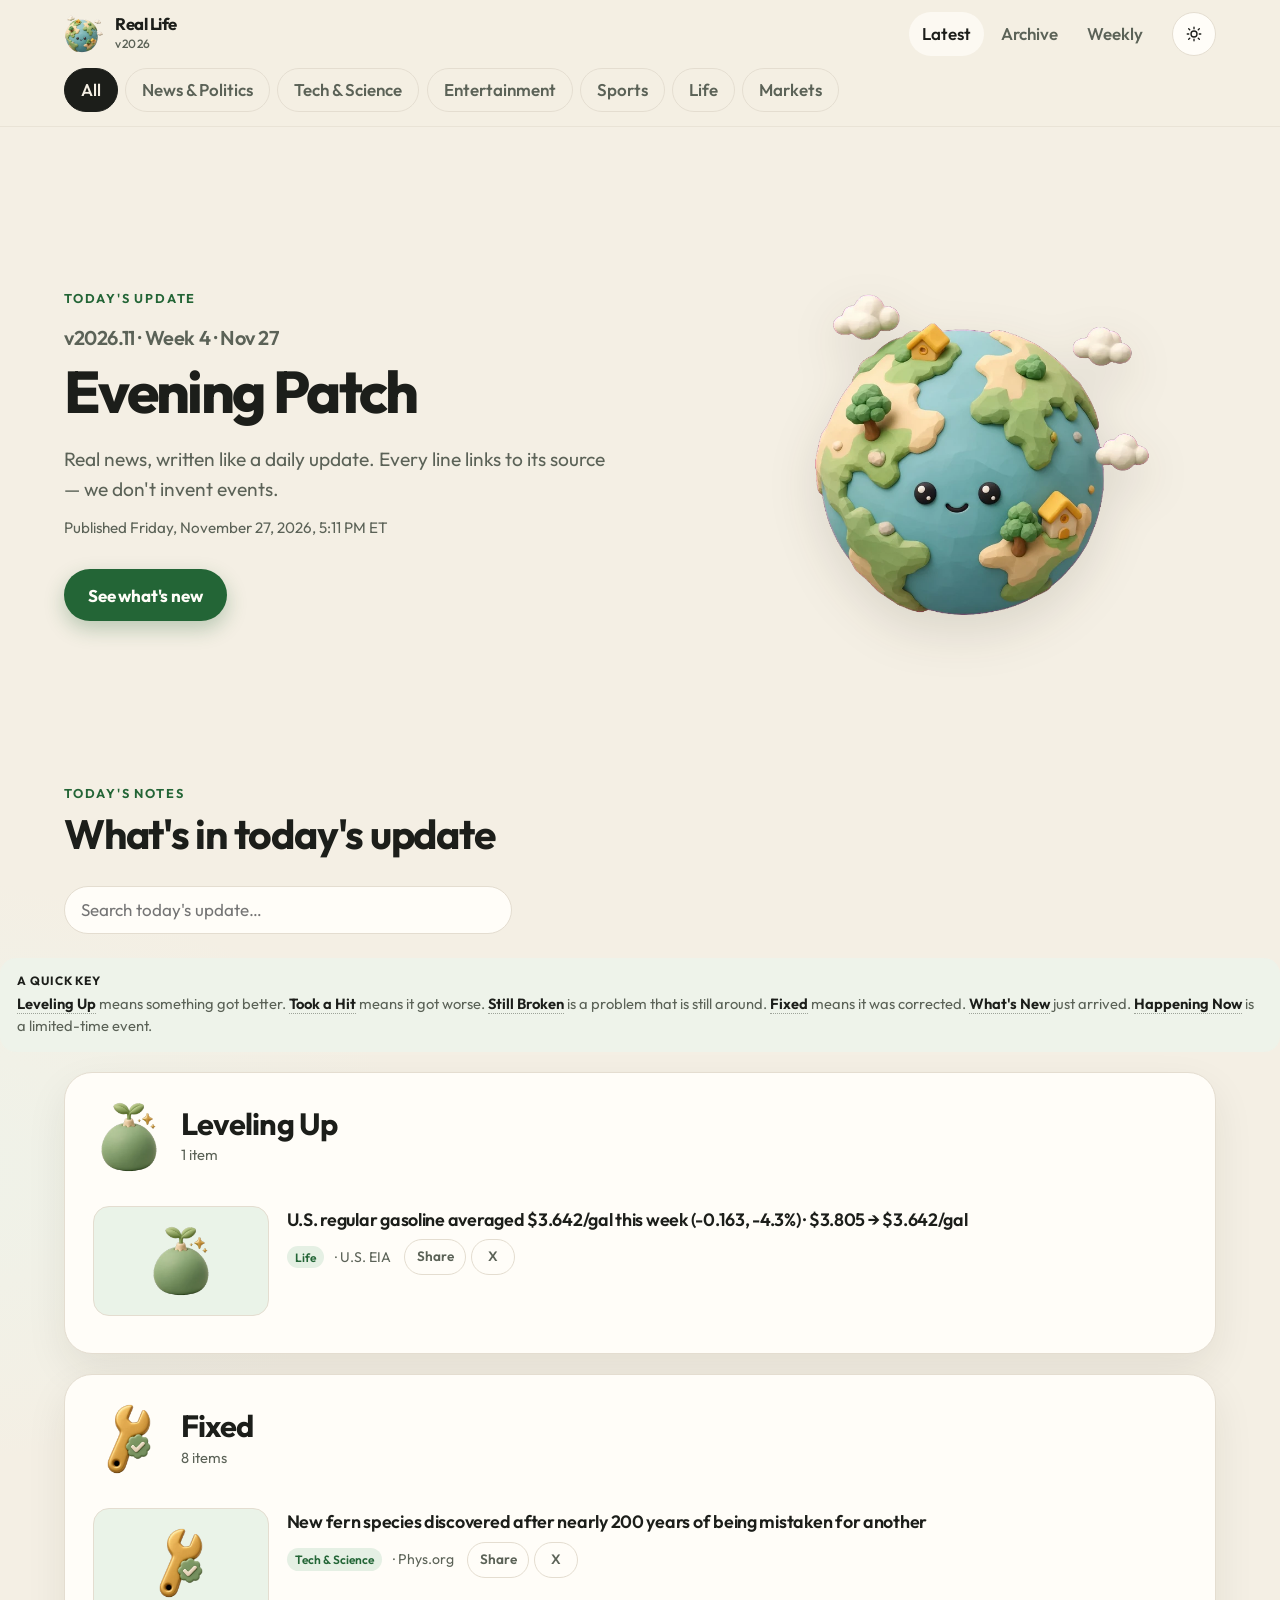
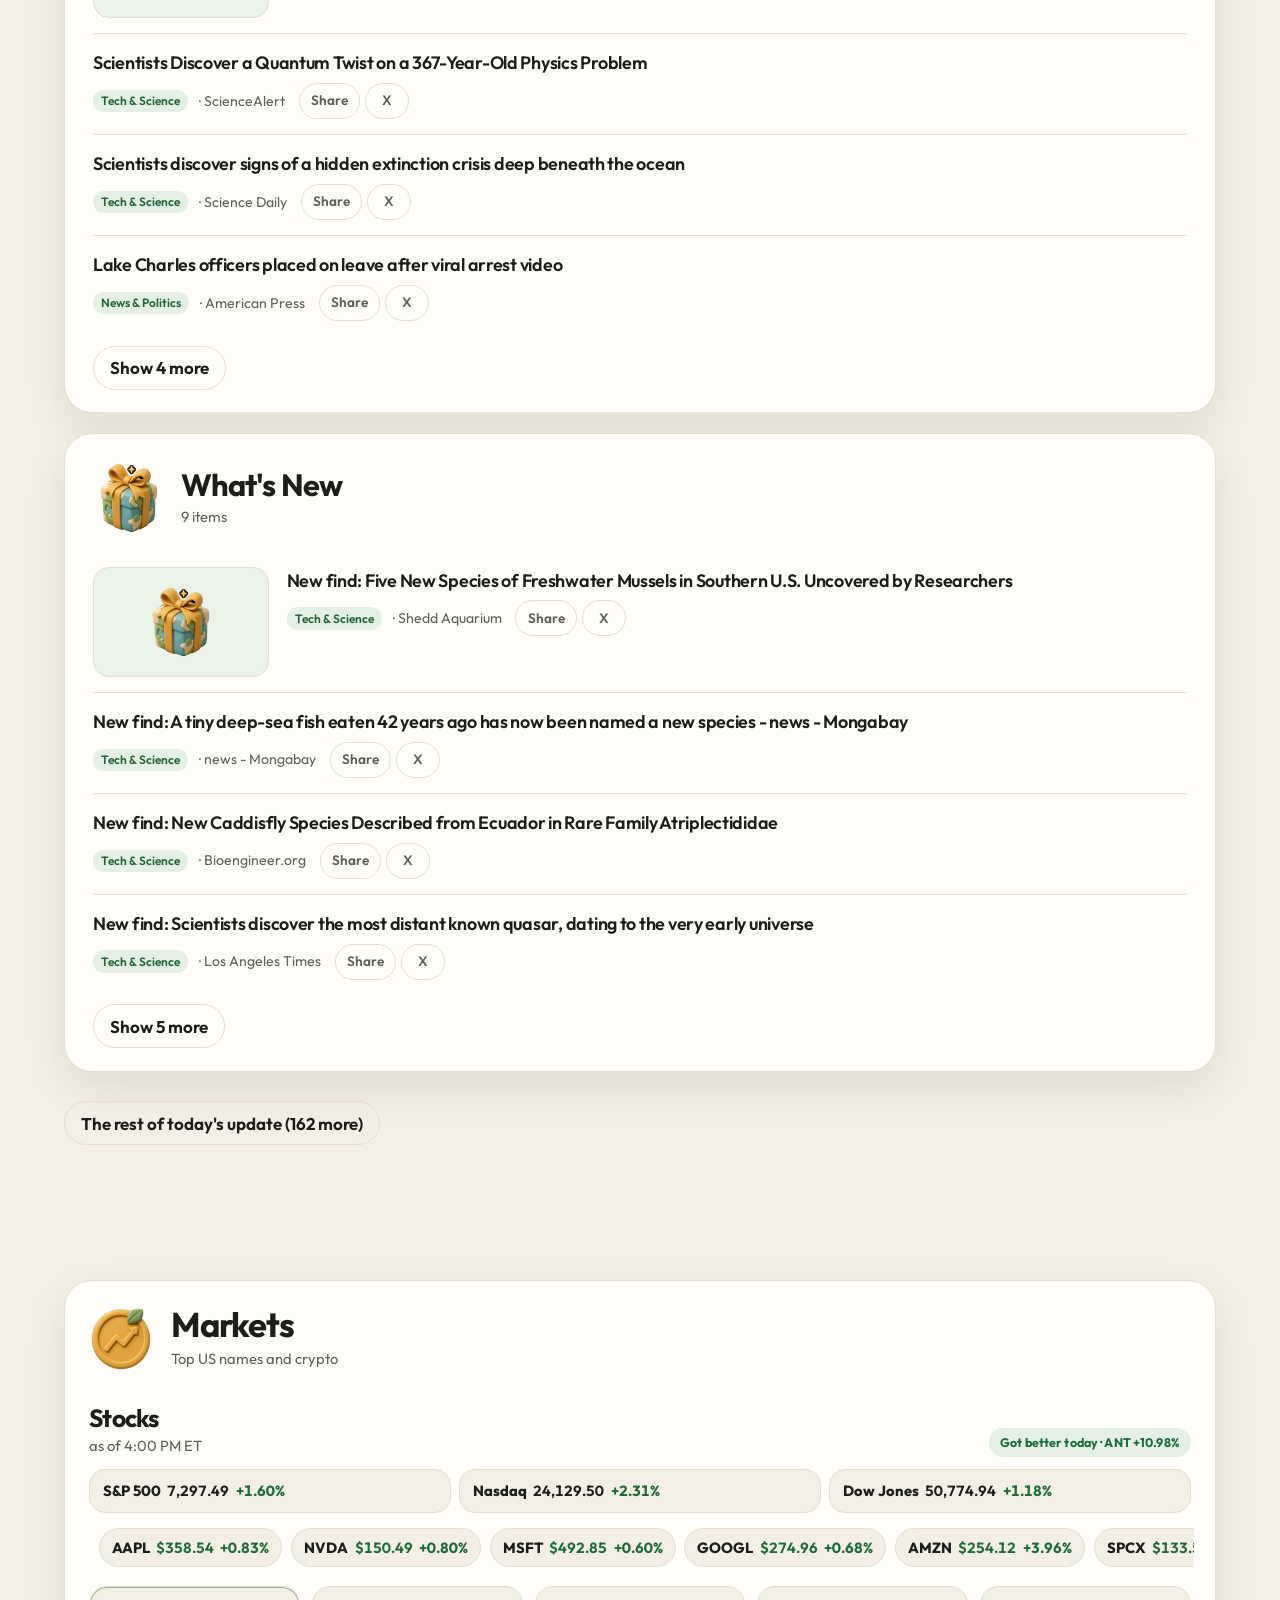
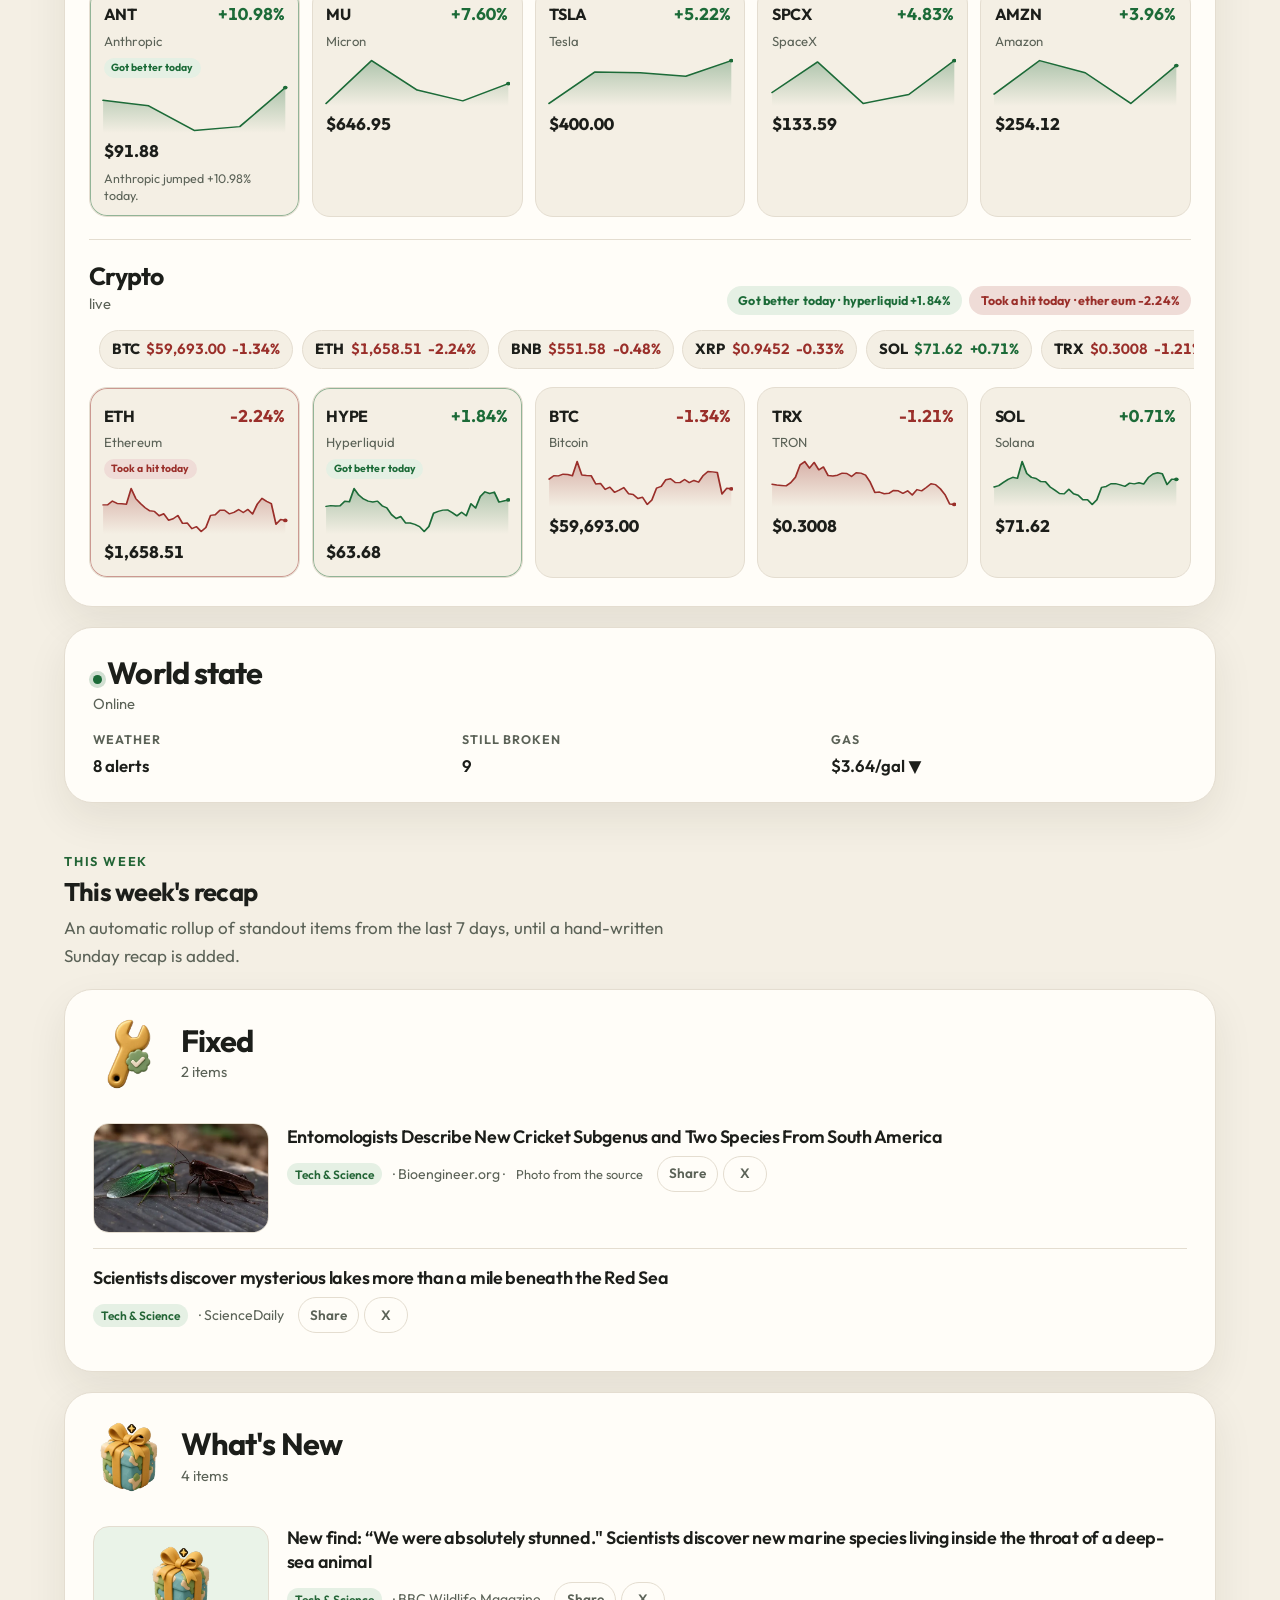
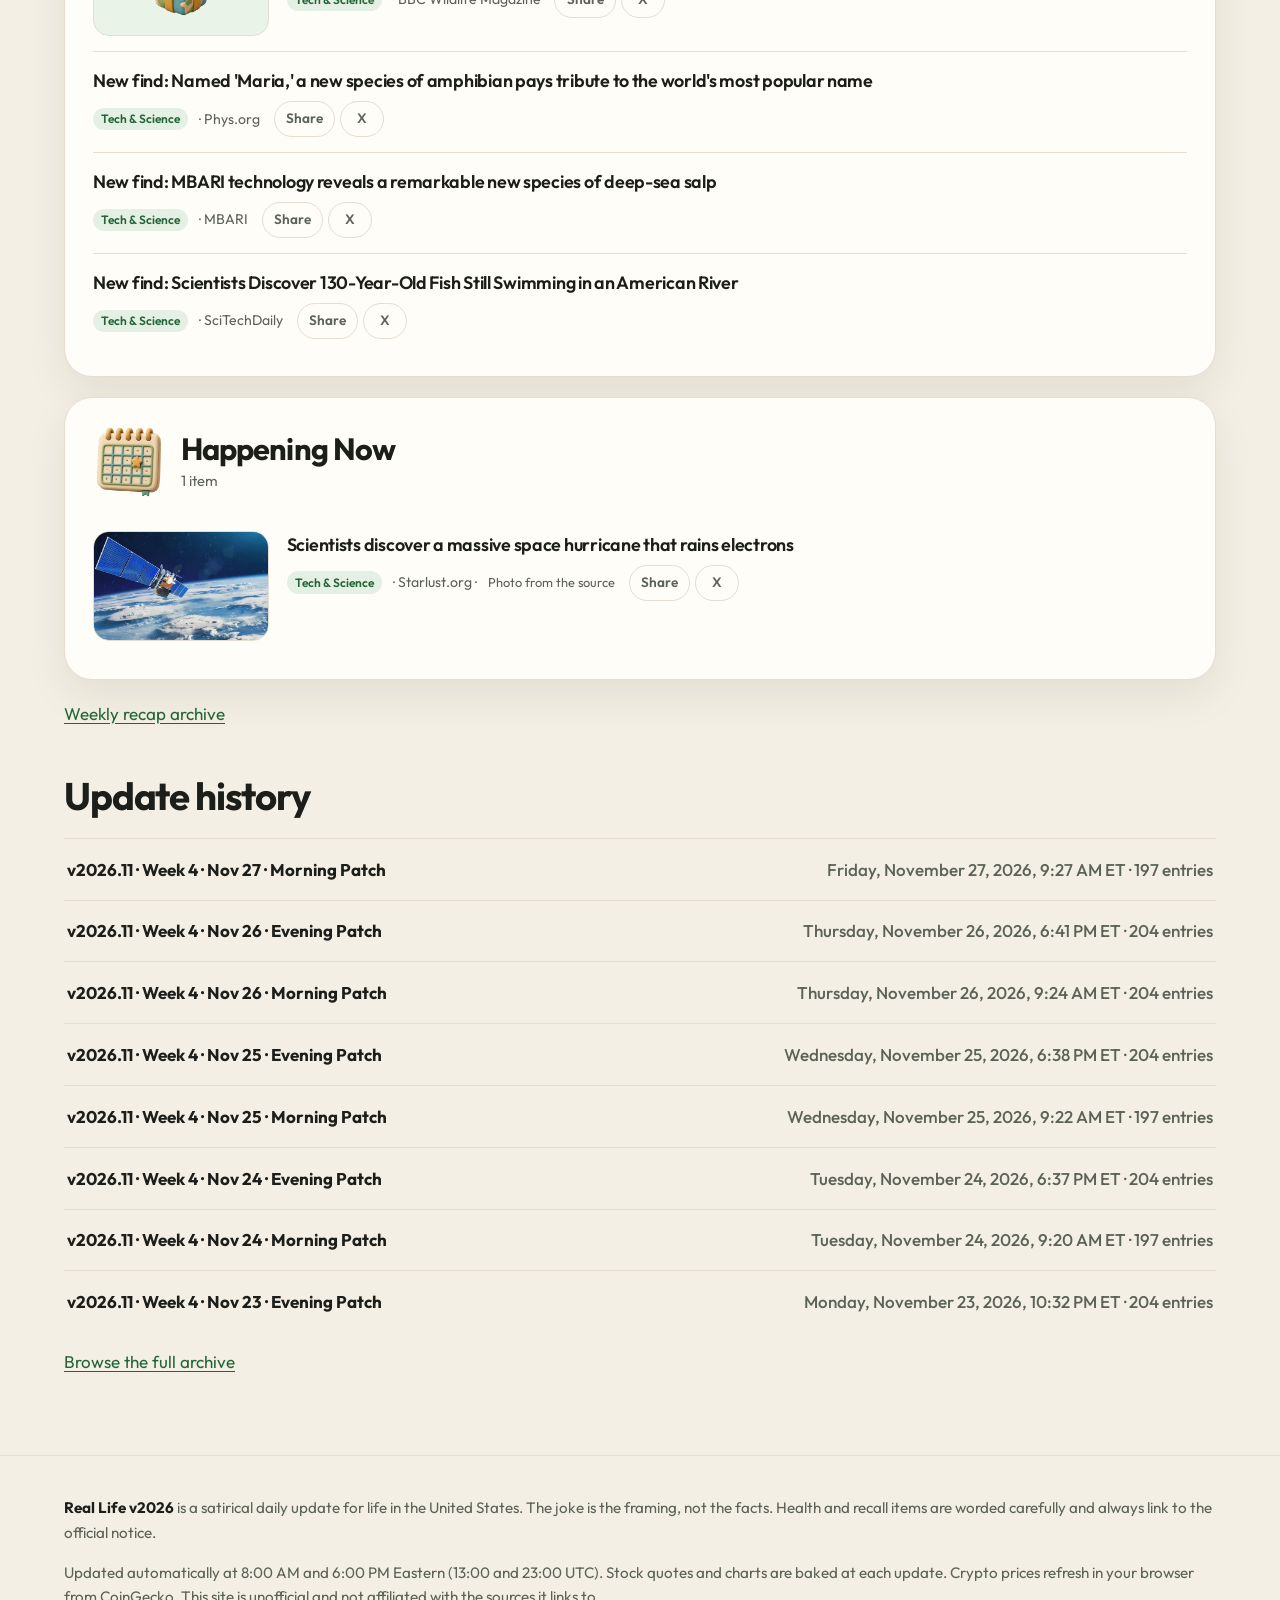
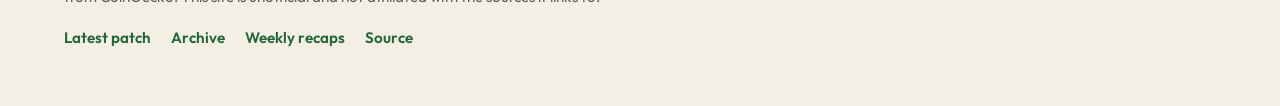
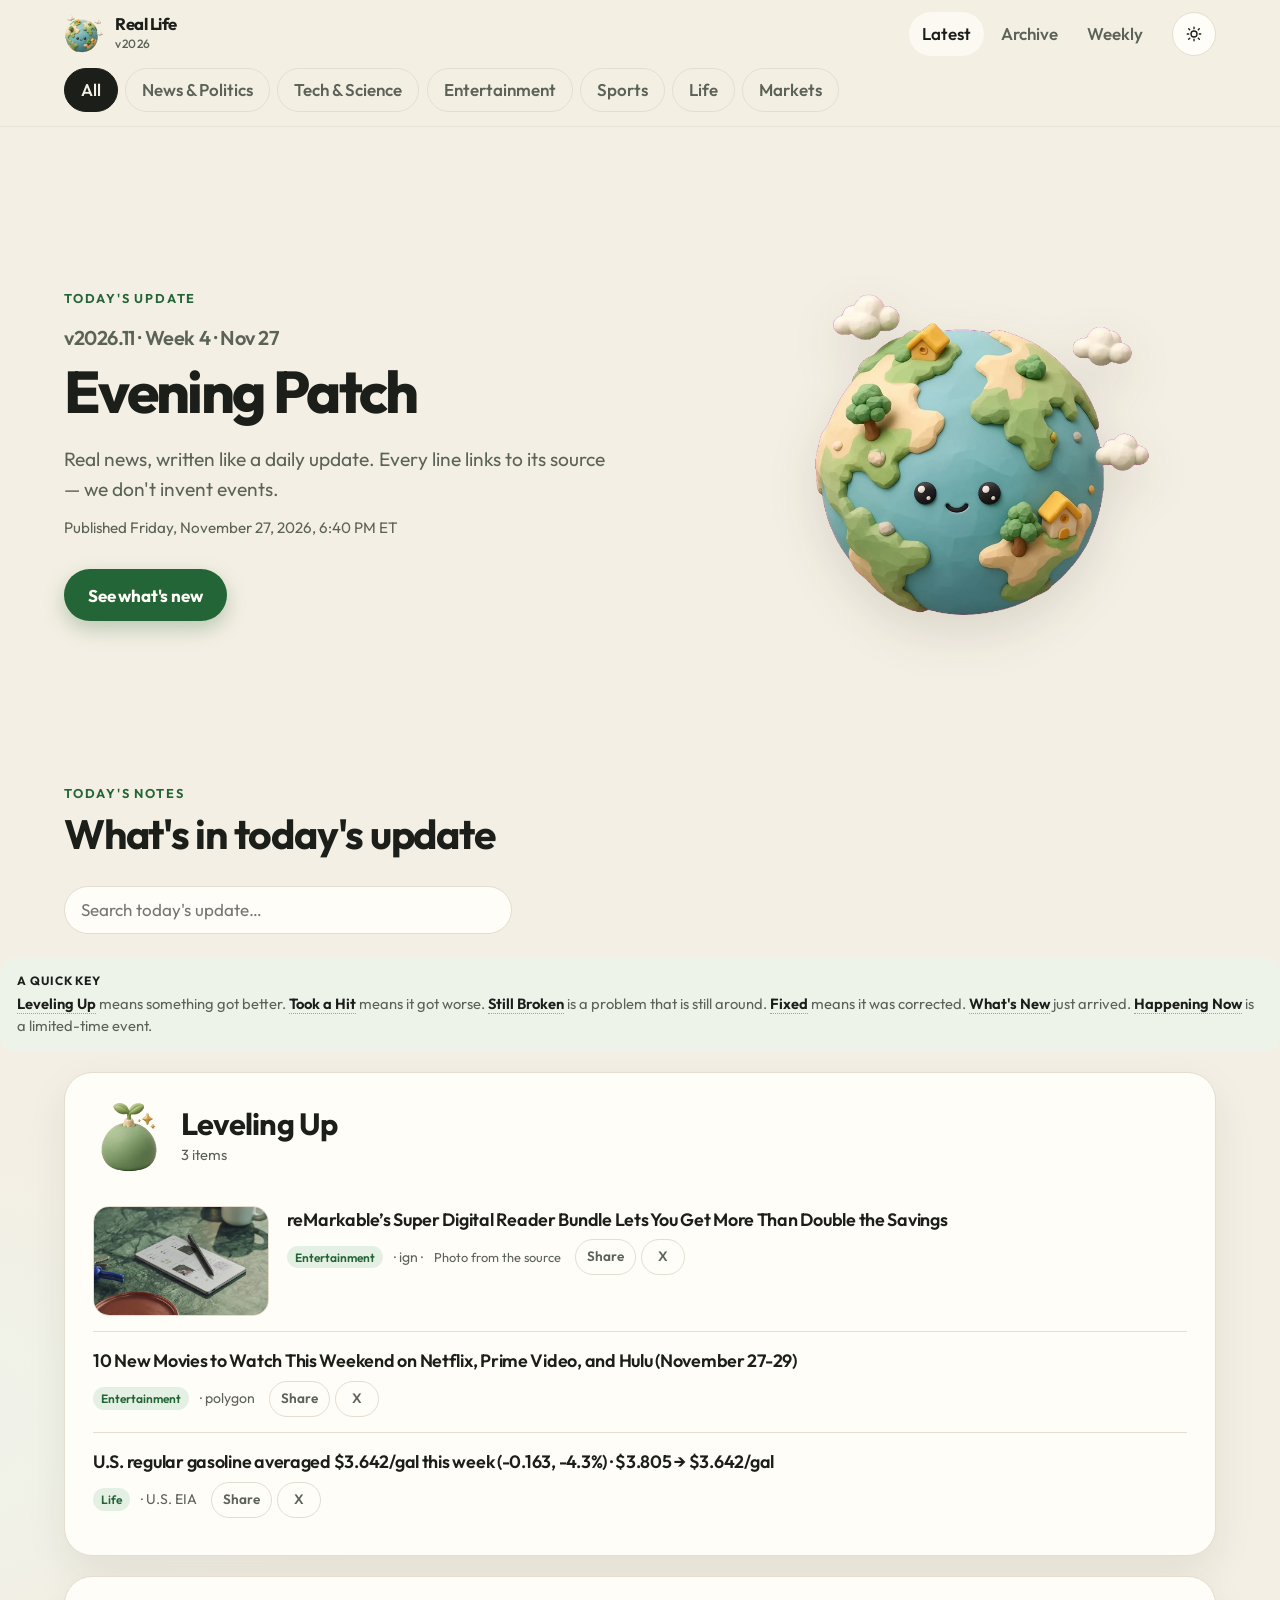
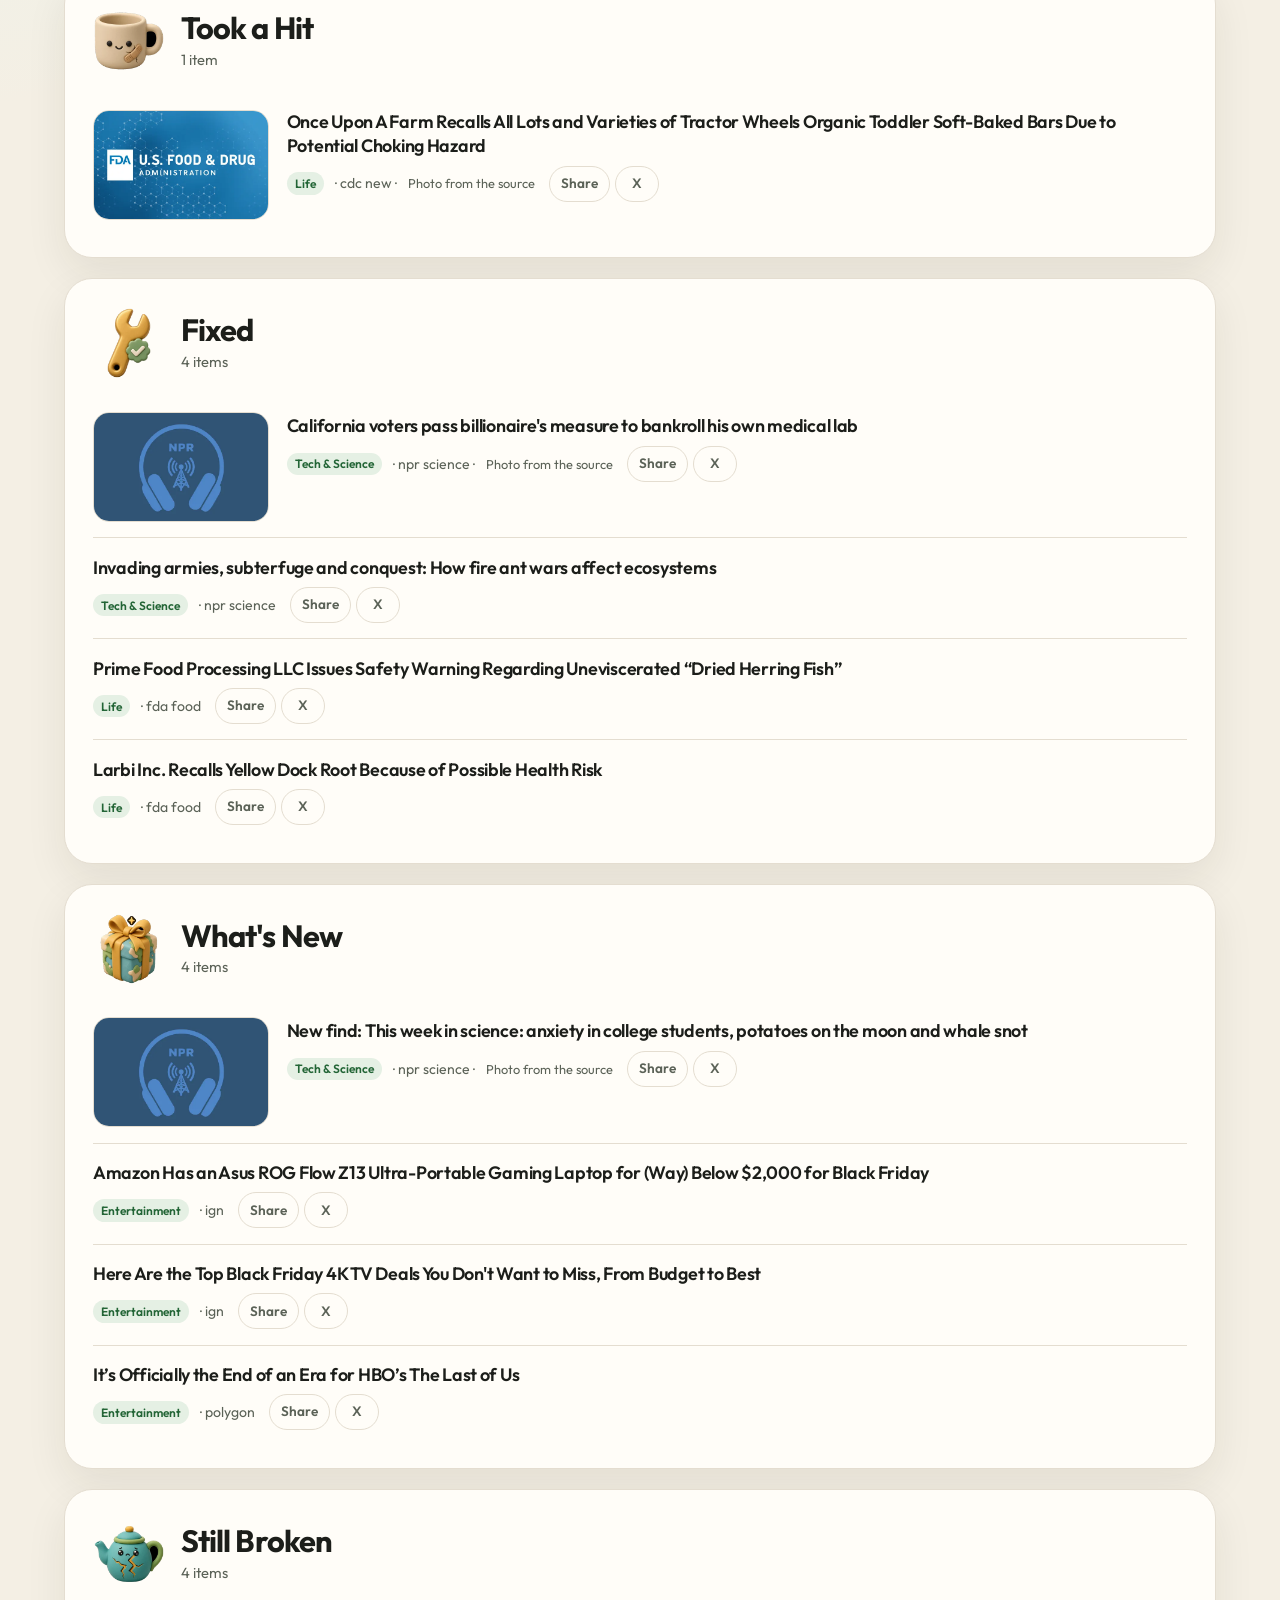
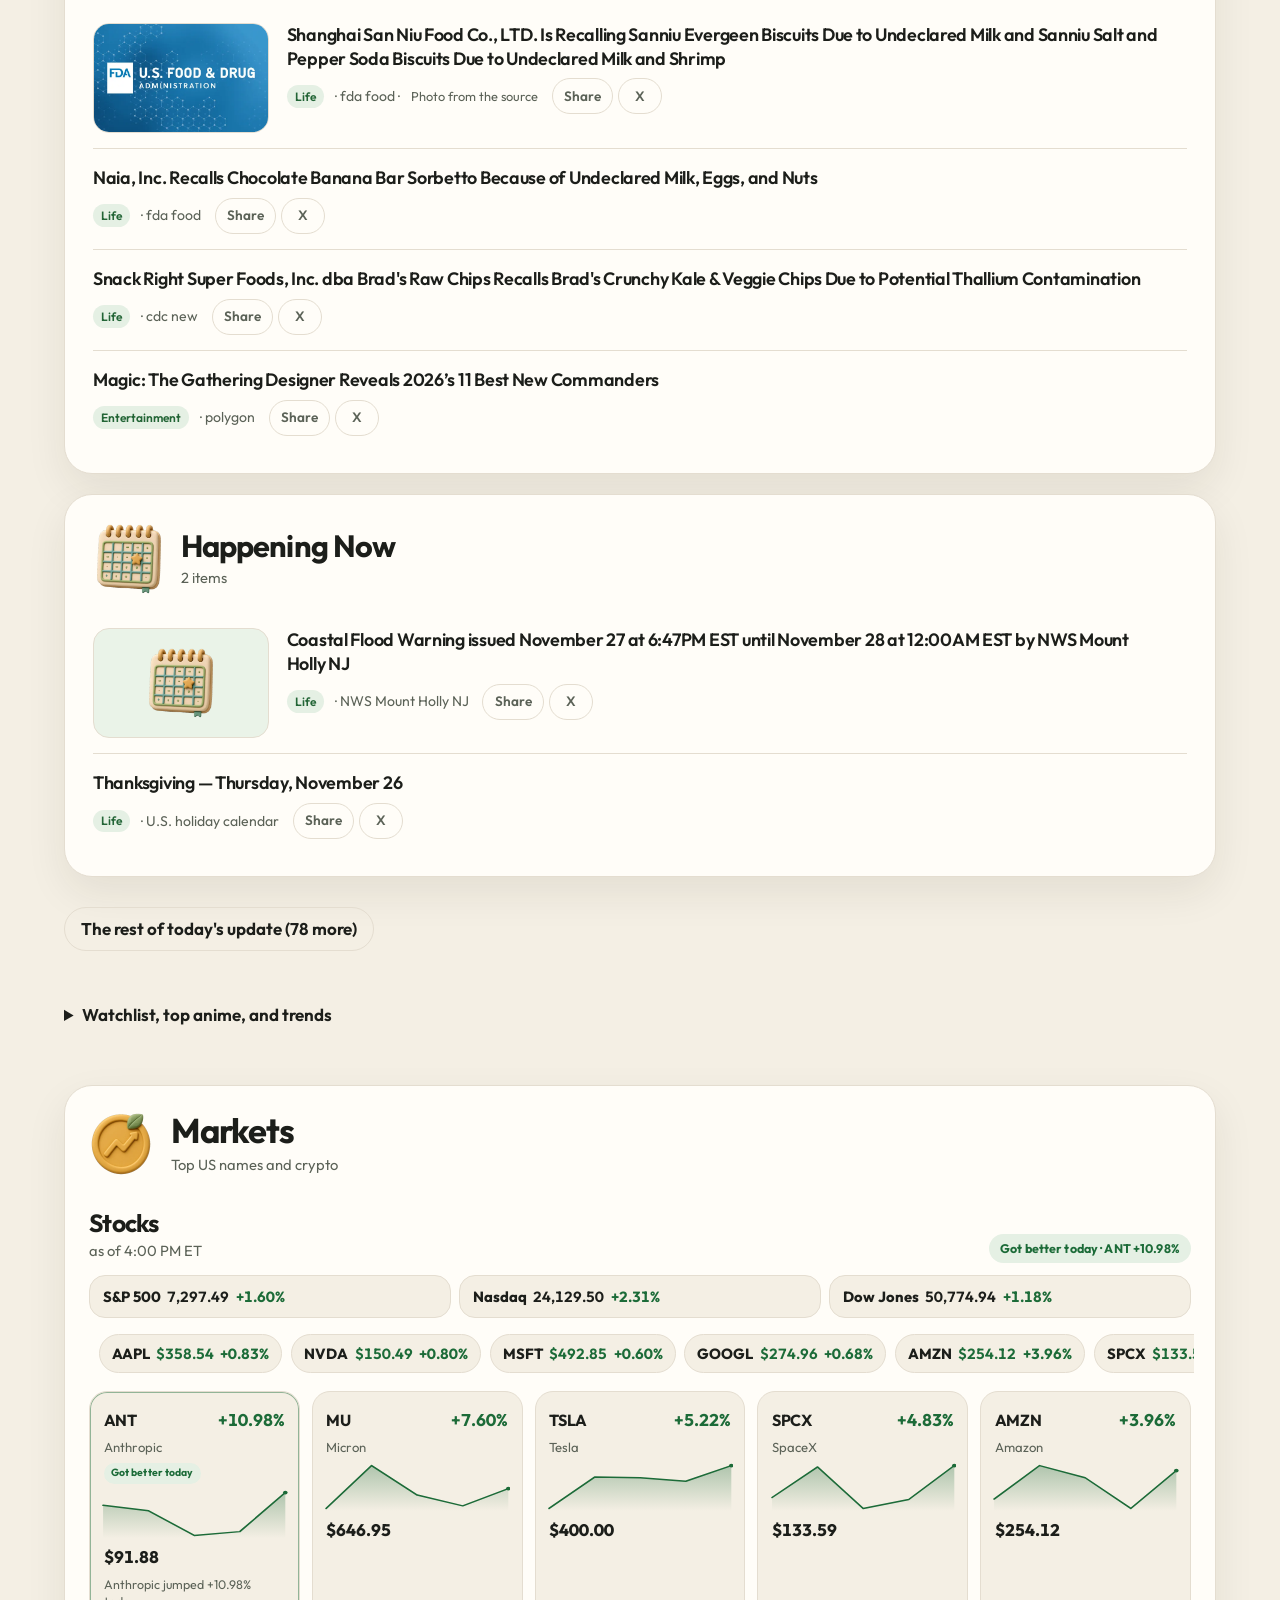
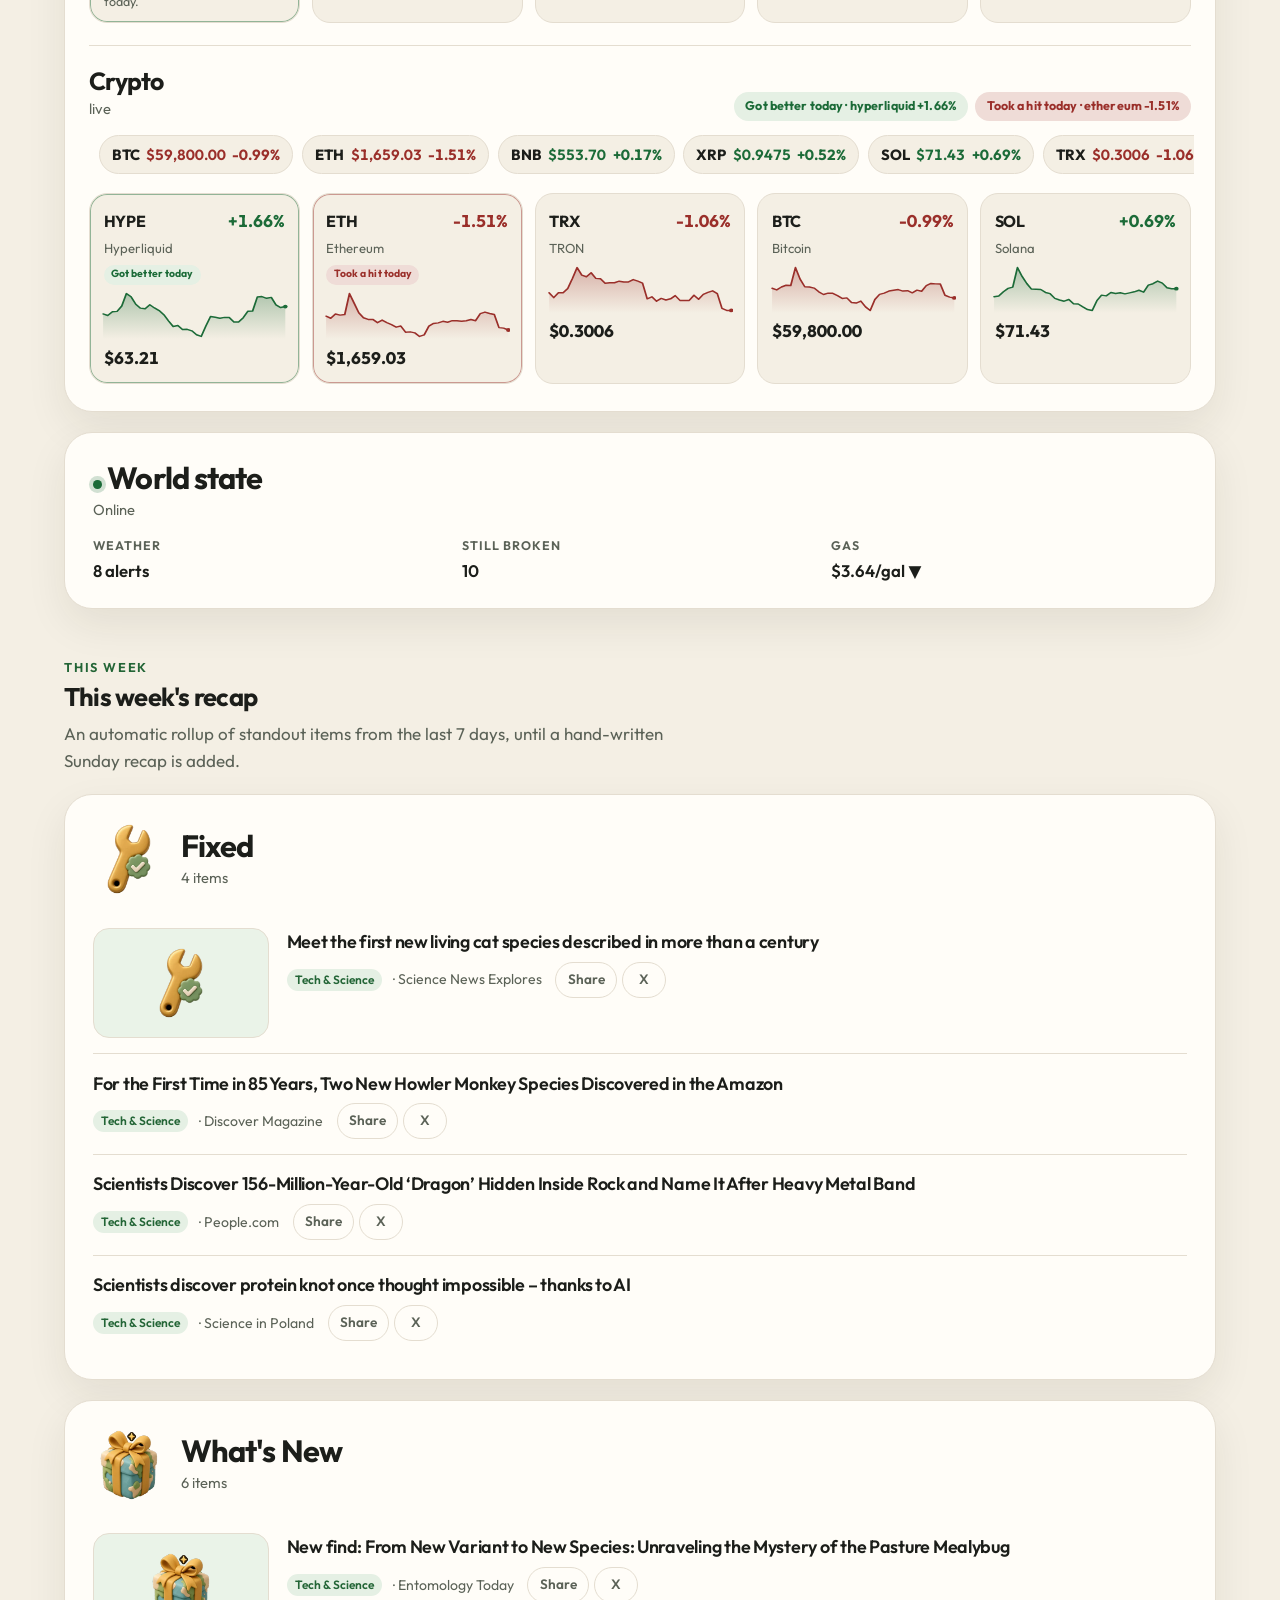
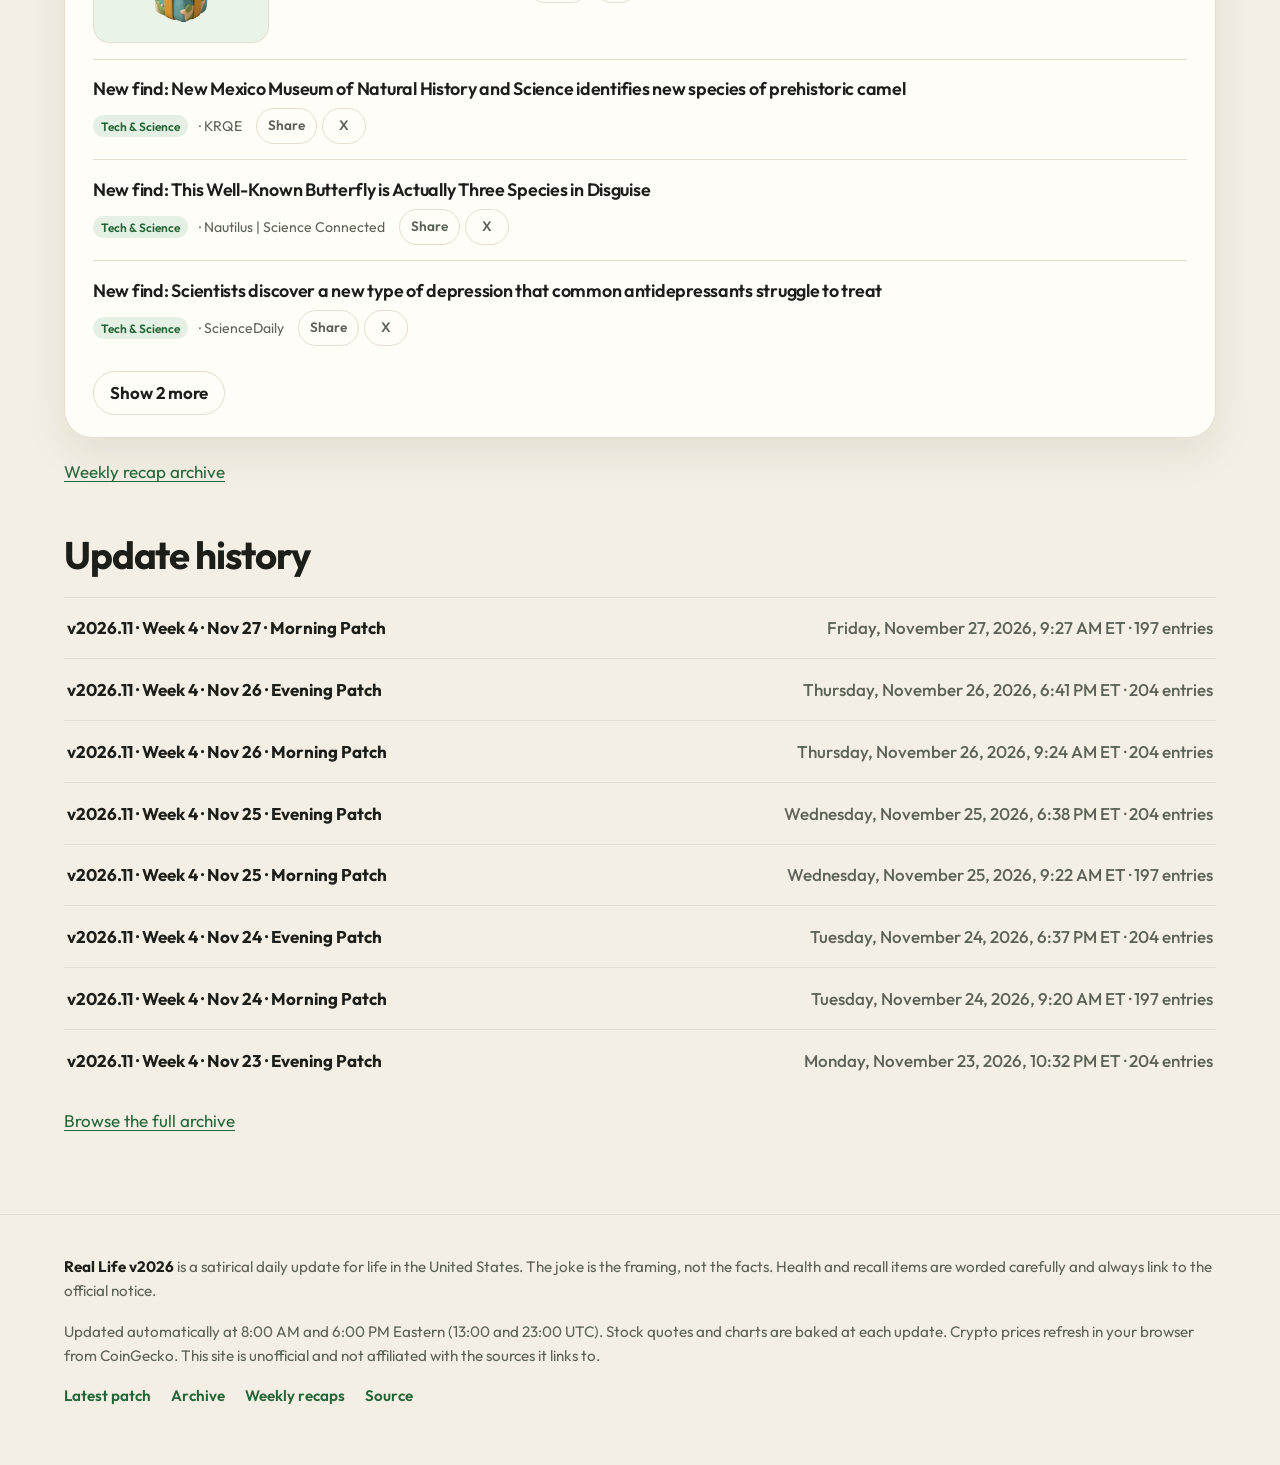
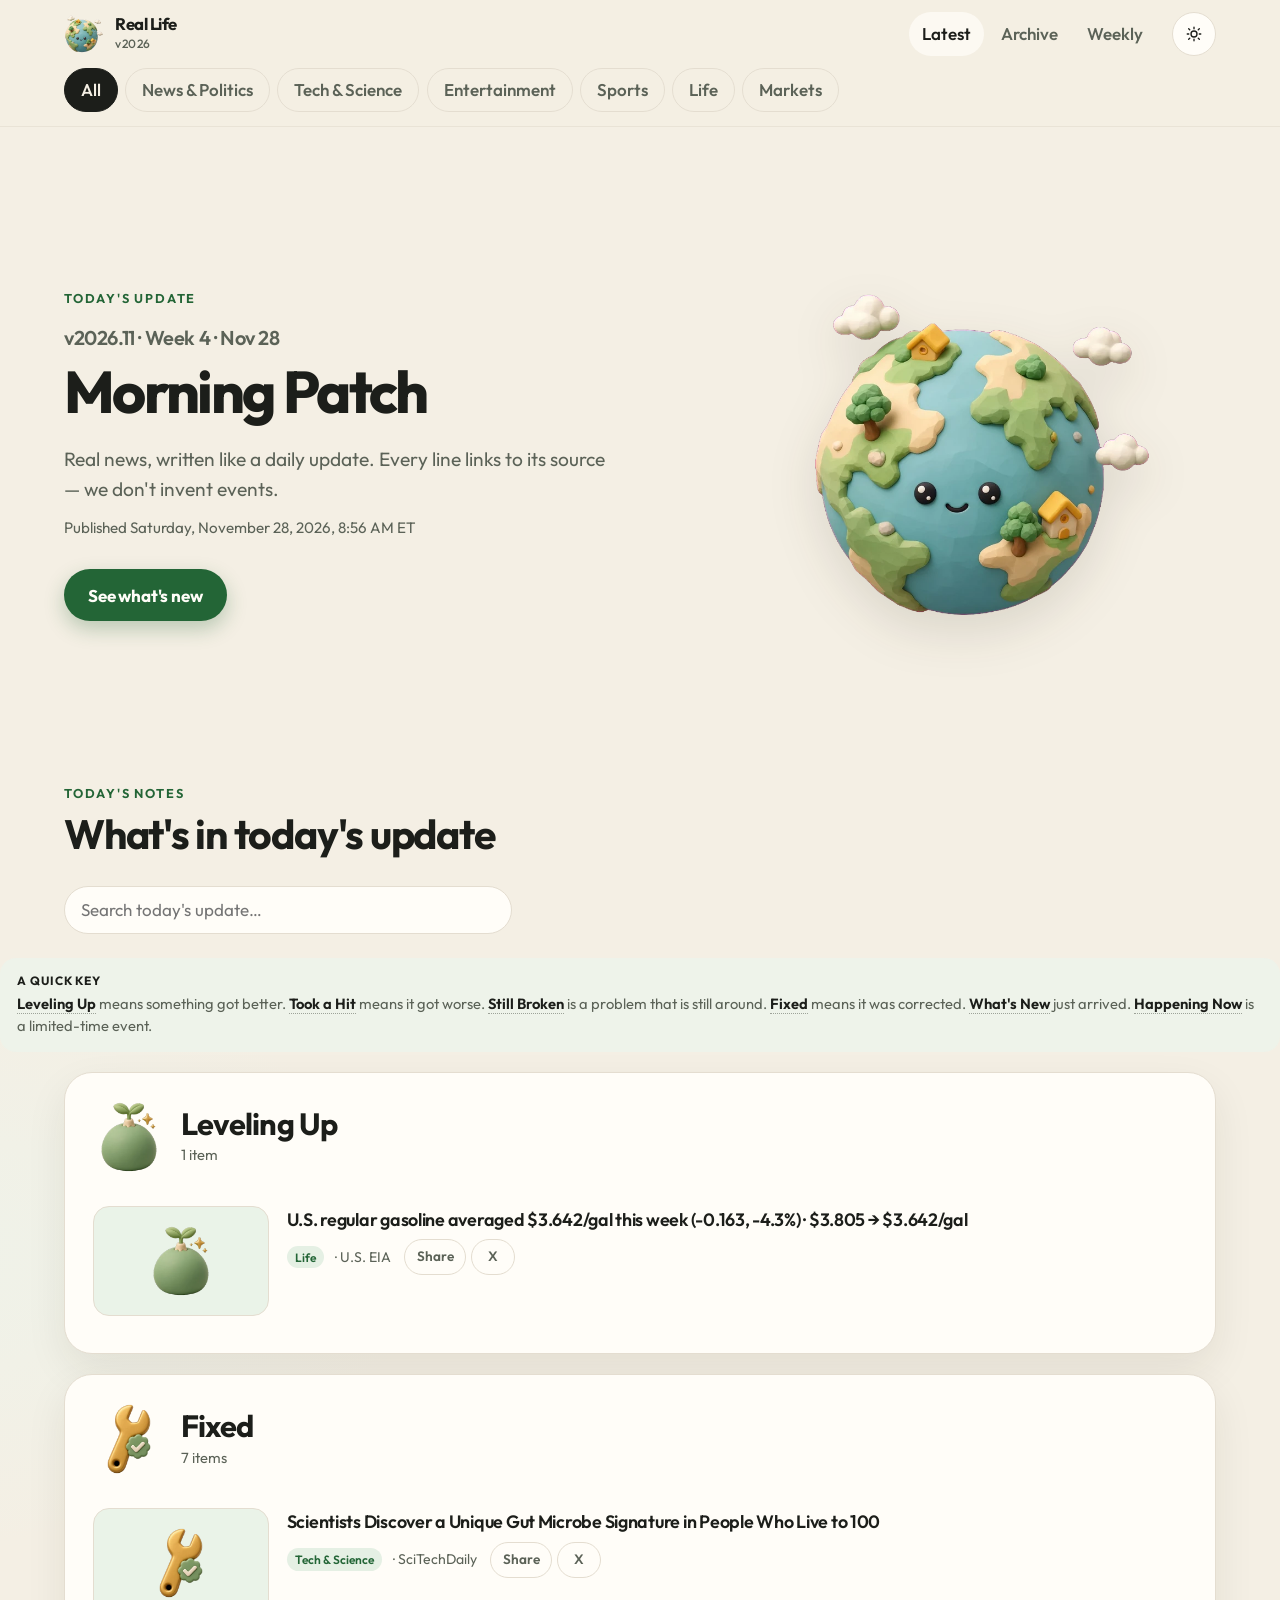
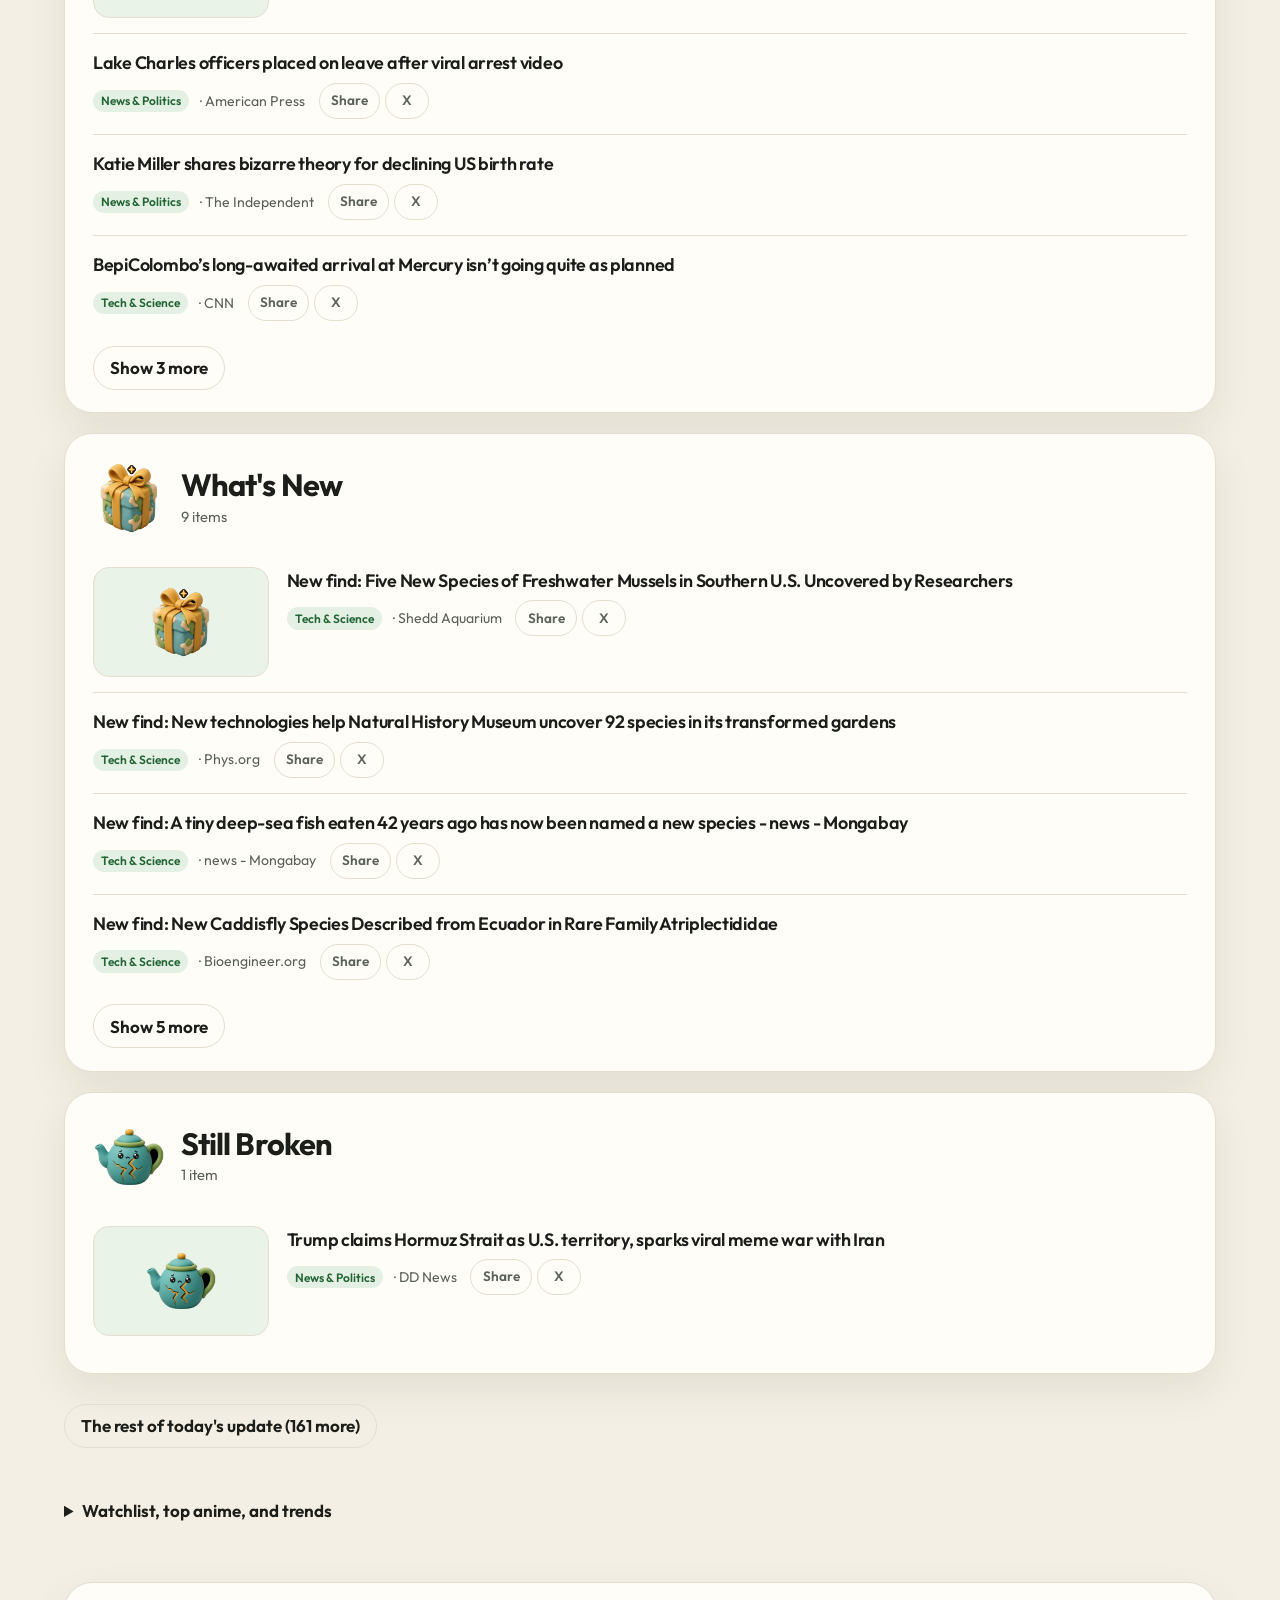
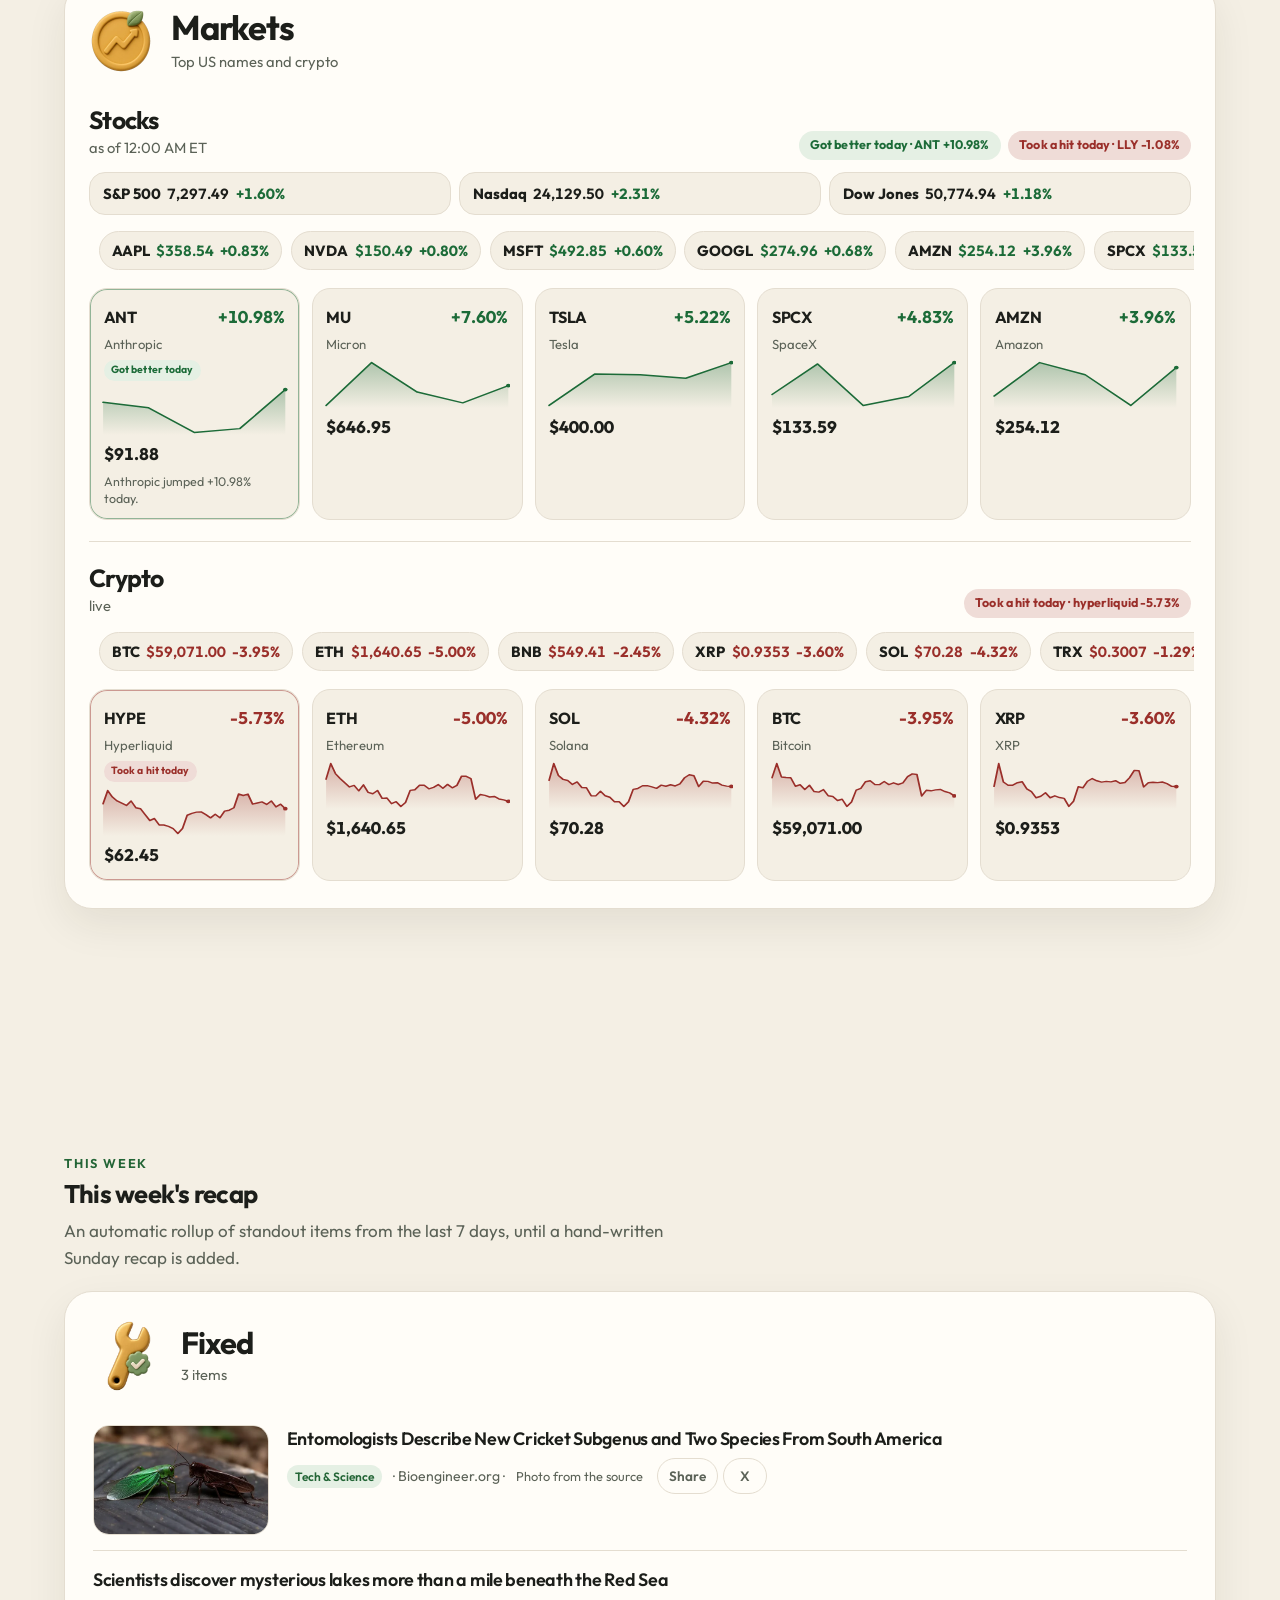
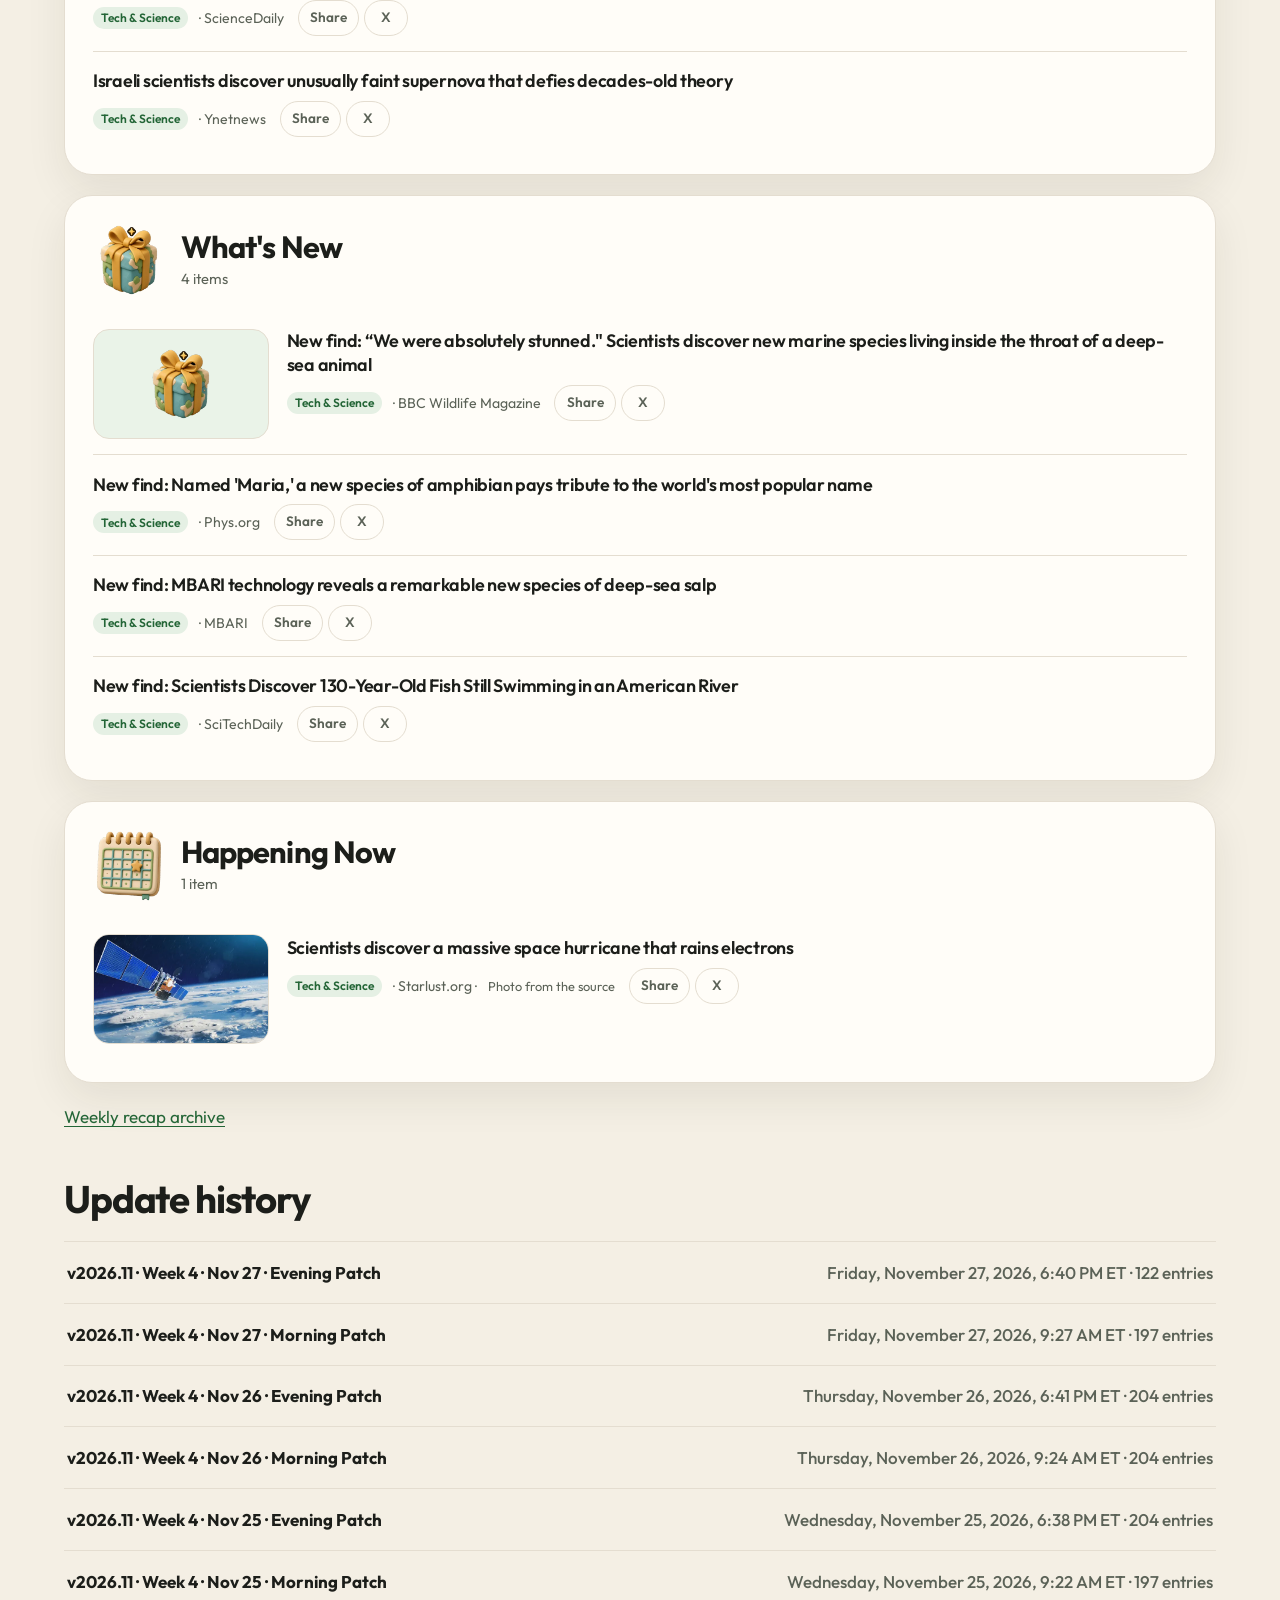
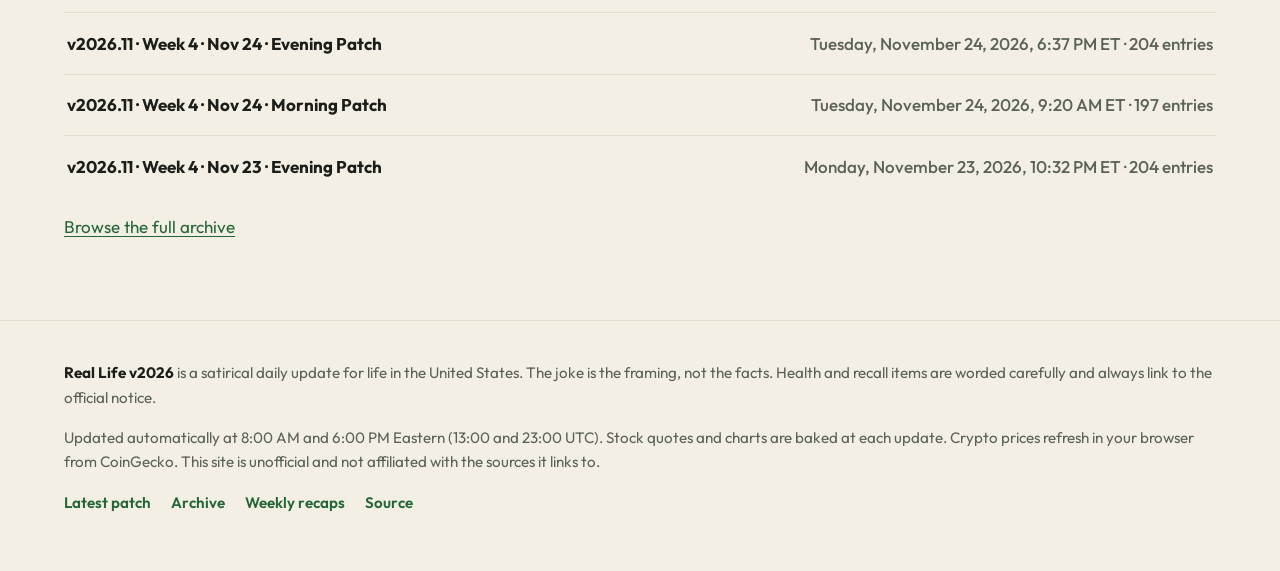
